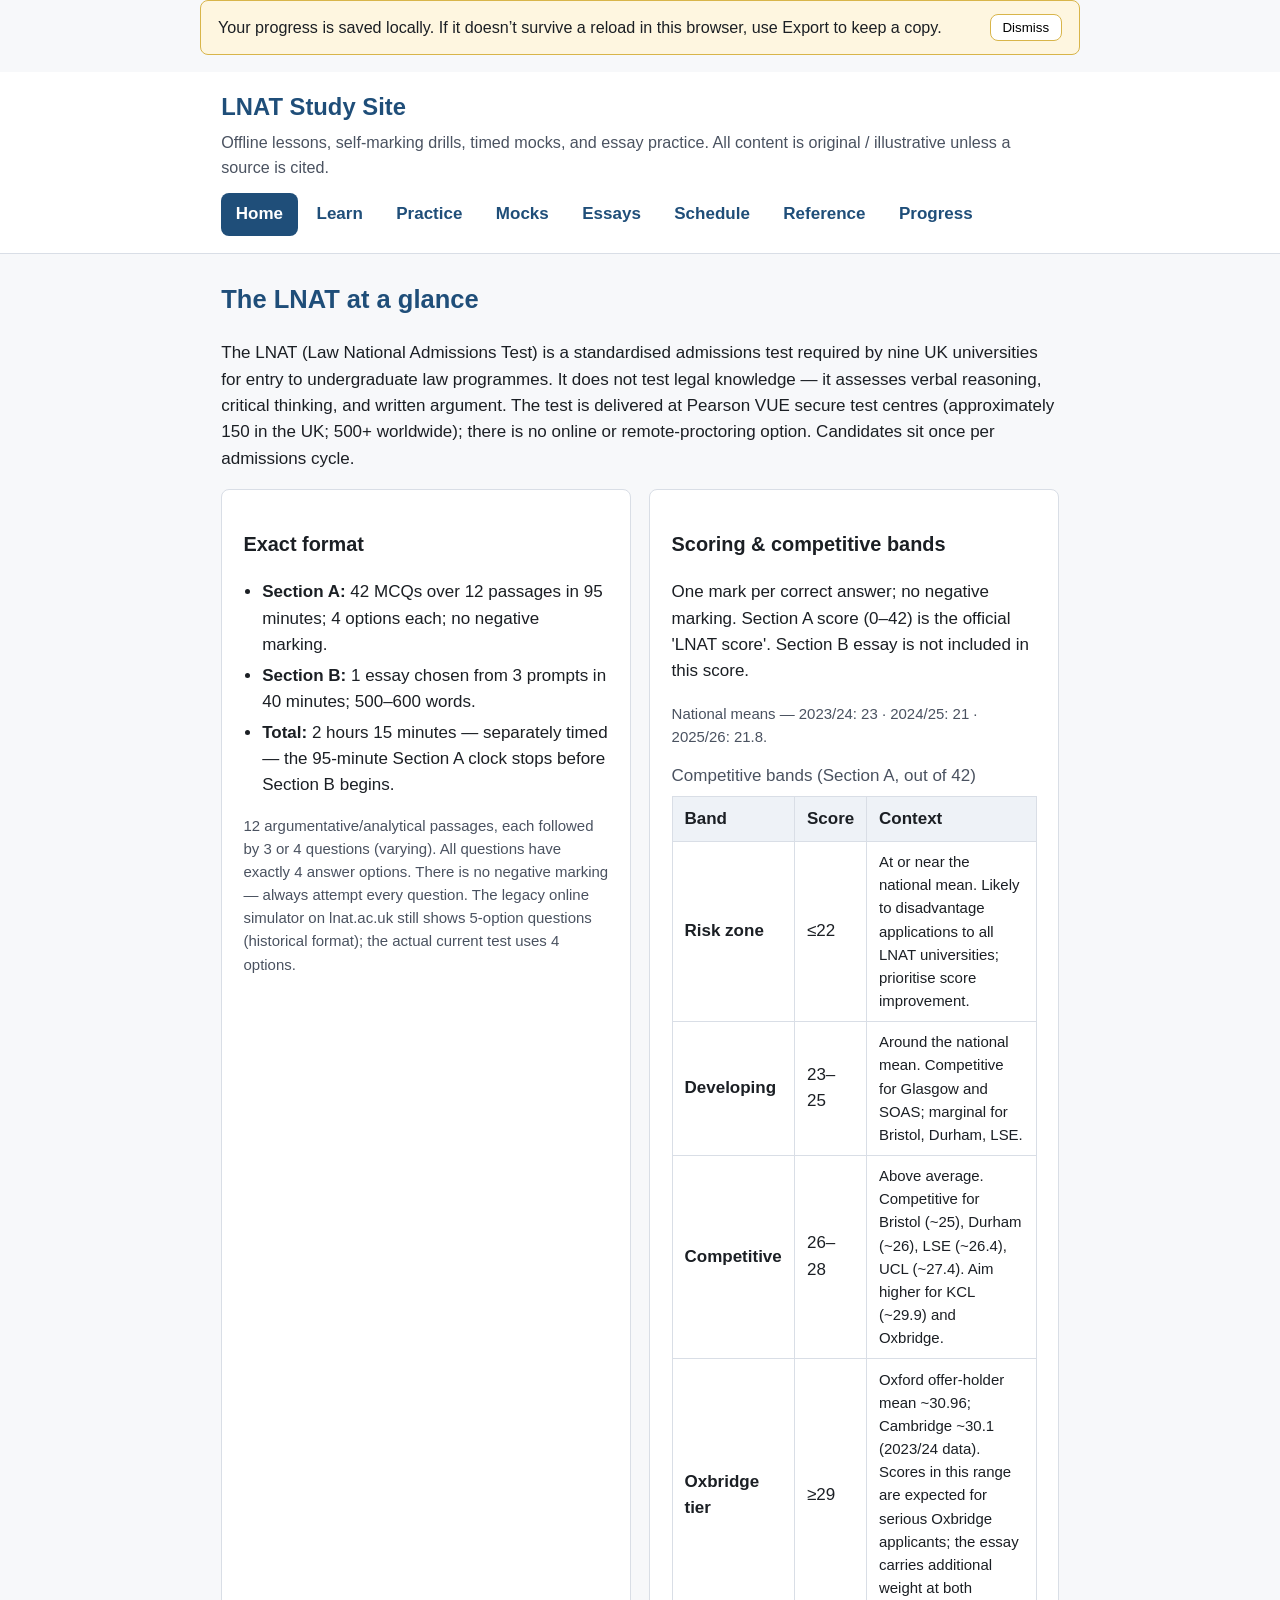
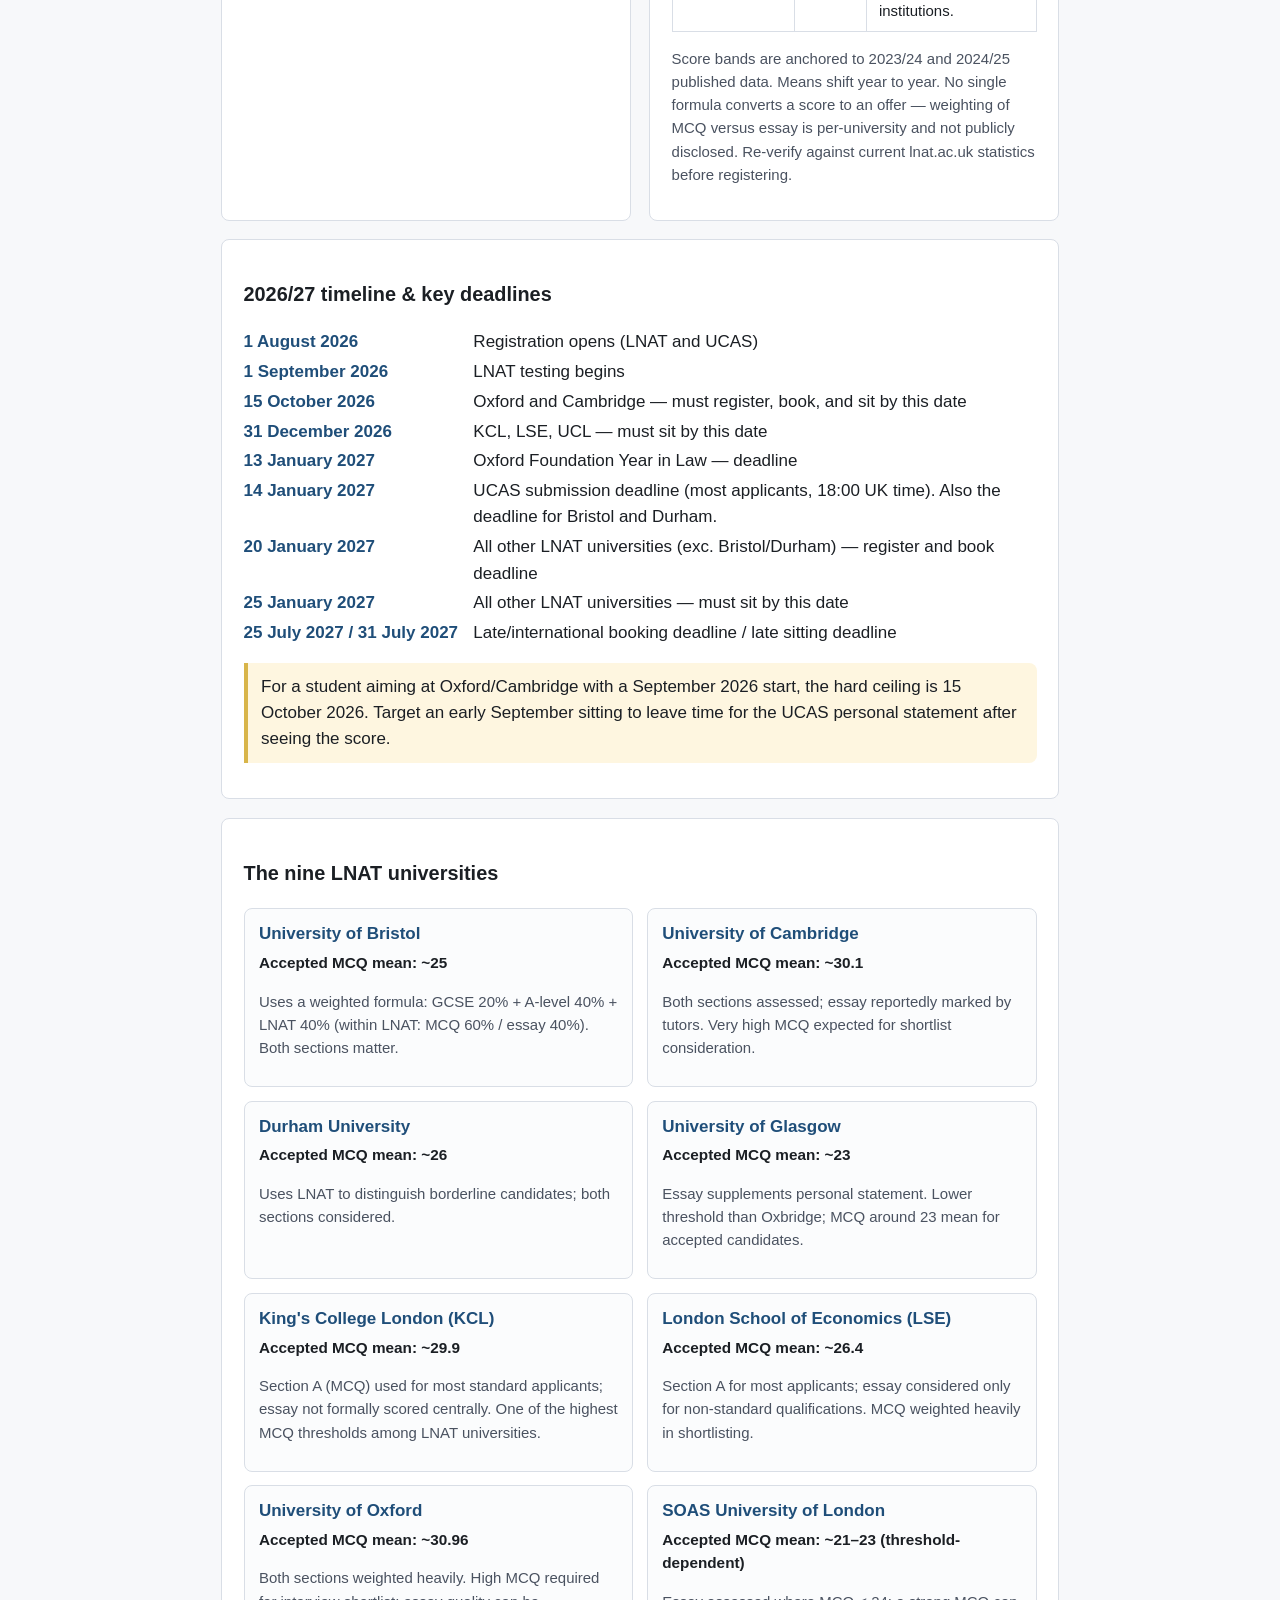
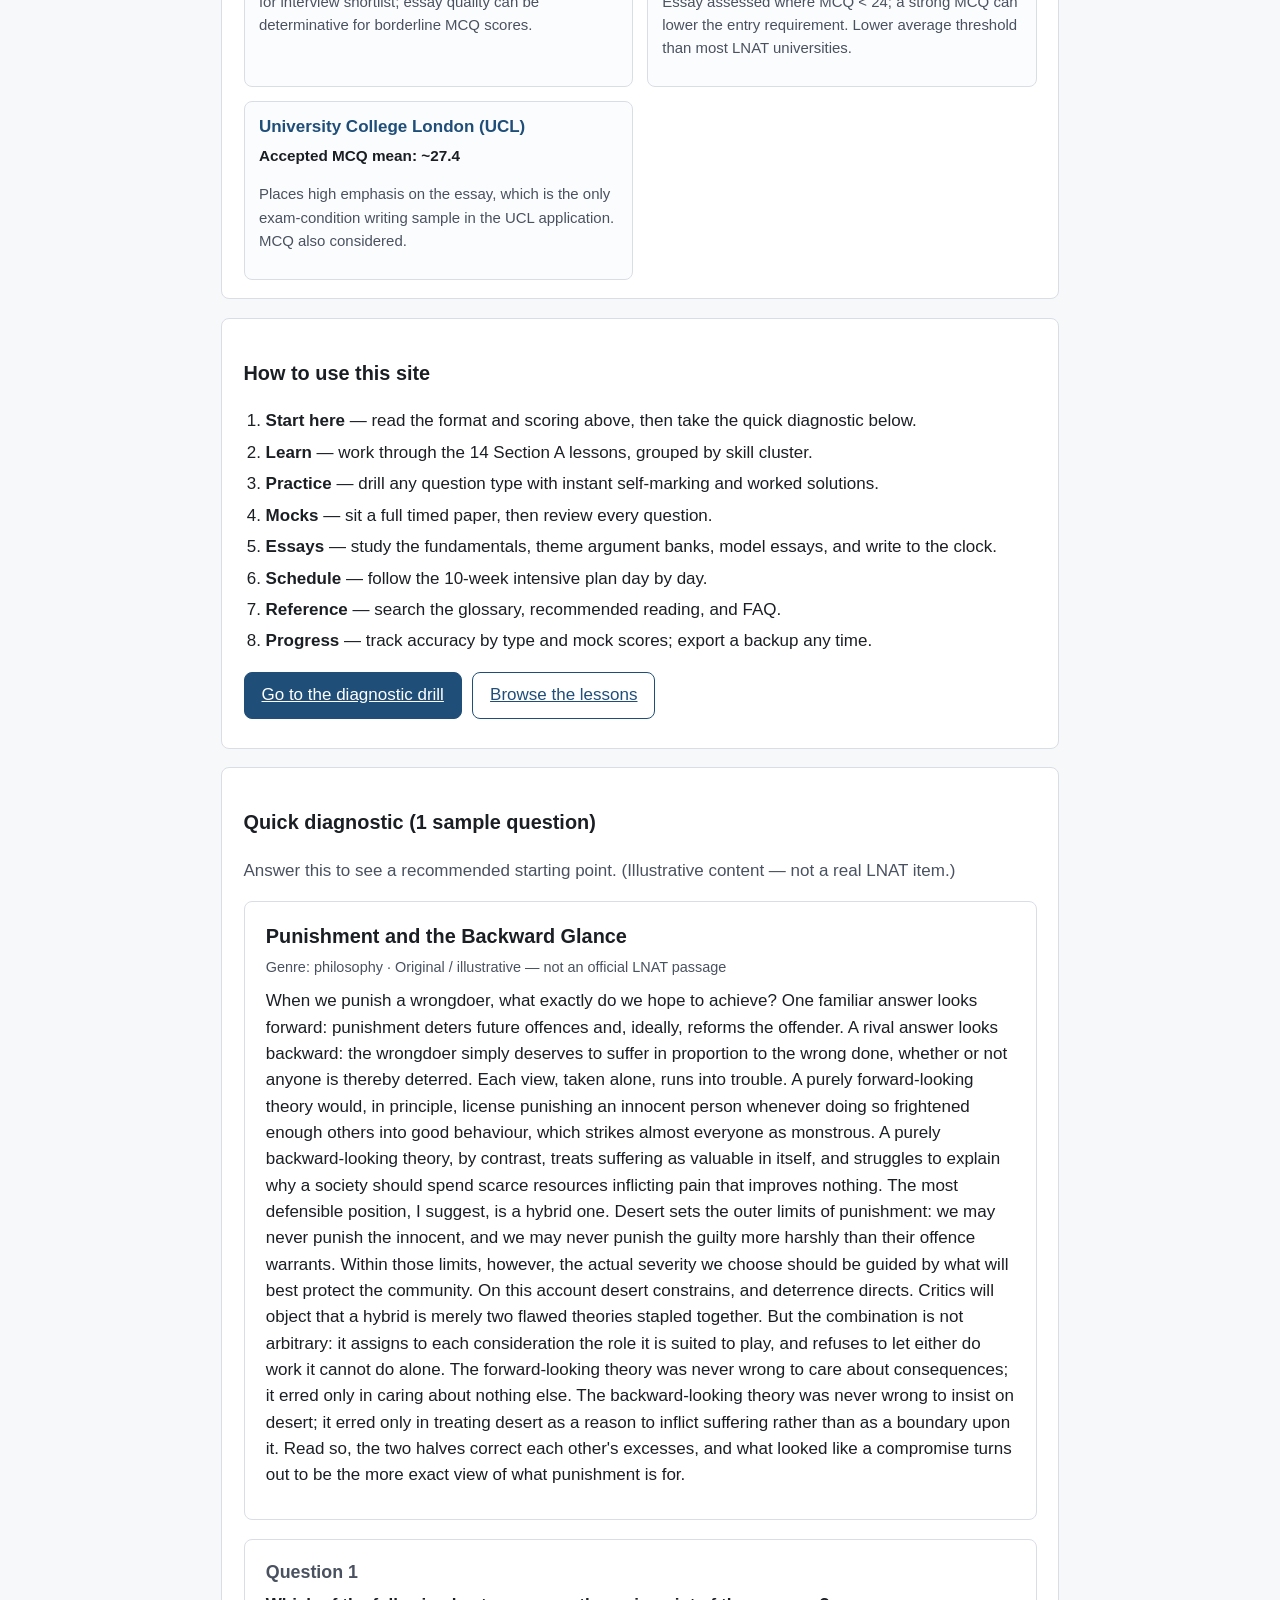
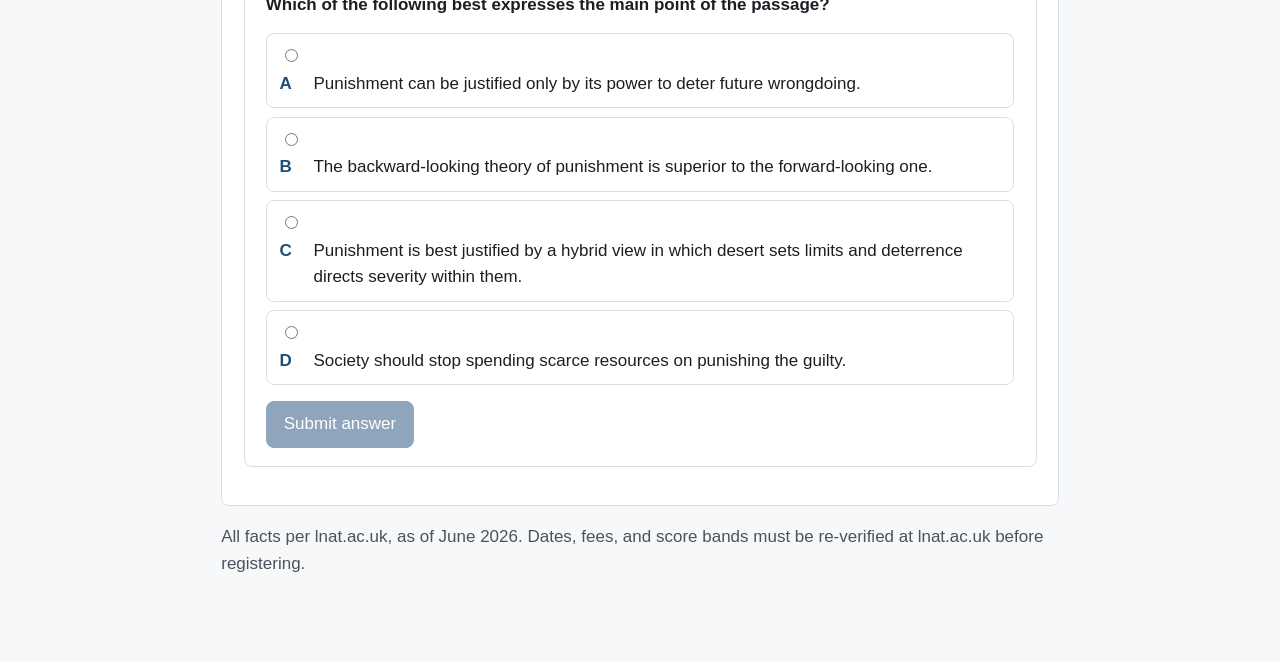
==== lnat-study.html @ 8a141f0b "LNAT 2026/27 complete study site: lessons, 387-question bank, 5 mocks, essays, schedule, reference" ====
<!DOCTYPE html>
<html lang="en">
<head>
  <meta charset="utf-8">
  <meta name="viewport" content="width=device-width, initial-scale=1">
  <title>LNAT Study Site — Learn, Practice & Mocks</title>
  <!-- Inline data-URI favicon: avoids a favicon.ico request (no CDN, works offline). -->
  <link rel="icon" href="data:image/svg+xml,%3Csvg xmlns='http://www.w3.org/2000/svg' viewBox='0 0 16 16'%3E%3Crect width='16' height='16' rx='3' fill='%231f4e79'/%3E%3Ctext x='8' y='12' font-size='10' text-anchor='middle' fill='white' font-family='sans-serif'%3EL%3C/text%3E%3C/svg%3E">
  <style>
/*
 * styles.css — single offline stylesheet for the LNAT study site.
 * Clean, calm, high-contrast study-tool aesthetic. System fonts only (no CDN).
 * Correct/incorrect are conveyed by text + icon + shape, never color alone (AC-Q8).
 */

:root {
  --bg: #f7f8fa;
  --surface: #ffffff;
  --ink: #1b1f24;
  --ink-soft: #4a5260;
  --line: #d9dee6;
  --accent: #1f4e79;       /* calm navy */
  --accent-ink: #ffffff;
  --correct: #1b6b3a;      /* AA-contrast green */
  --correct-bg: #e7f4ec;
  --incorrect: #9a2a2a;    /* AA-contrast red */
  --incorrect-bg: #fbeaea;
  --warn-bg: #fef6e0;
  --warn-line: #d8b54a;
  --radius: 8px;
  --maxw: 880px;
}

* { box-sizing: border-box; }

html { font-size: 17px; }

body {
  margin: 0;
  background: var(--bg);
  color: var(--ink);
  font-family: -apple-system, BlinkMacSystemFont, "Segoe UI", Roboto, Helvetica, Arial, sans-serif;
  line-height: 1.55;
}

/* Skip link for keyboard users */
.skip-link {
  position: absolute;
  left: -999px;
  top: 0;
  background: var(--accent);
  color: var(--accent-ink);
  padding: 0.5rem 0.75rem;
  border-radius: 0 0 var(--radius) 0;
  z-index: 100;
}
.skip-link:focus { left: 0; }

/* Visible focus everywhere (AC-Q8) */
a:focus-visible,
button:focus-visible,
input:focus-visible,
label:focus-within {
  outline: 3px solid #2c7be5;
  outline-offset: 2px;
}

header.site-top {
  background: var(--surface);
  border-bottom: 1px solid var(--line);
}
.site-top .wrap { max-width: var(--maxw); margin: 0 auto; padding: 1rem 1.25rem; }
.site-title { margin: 0; font-size: 1.4rem; color: var(--accent); }
.site-subtitle { margin: 0.25rem 0 0; color: var(--ink-soft); font-size: 0.95rem; }

/* Navigation */
.site-nav { margin-top: 0.75rem; }
.nav-list {
  list-style: none; margin: 0; padding: 0;
  display: flex; flex-wrap: wrap; gap: 0.25rem;
}
.nav-link {
  display: inline-block;
  padding: 0.45rem 0.8rem;
  color: var(--accent);
  text-decoration: none;
  border: 1px solid transparent;
  border-radius: var(--radius);
  font-weight: 600;
}
.nav-link:hover { background: #eef2f7; }
.nav-link[aria-current="page"] {
  background: var(--accent);
  color: var(--accent-ink);
}

main { max-width: var(--maxw); margin: 0 auto; padding: 1.5rem 1.25rem 4rem; }

h2 { color: var(--accent); margin-top: 0; }

/* Storage banner (non-blocking) */
.storage-banner {
  background: var(--warn-bg);
  border: 1px solid var(--warn-line);
  border-radius: var(--radius);
  padding: 0.75rem 1rem;
  margin: 0 auto 1rem;
  max-width: var(--maxw);
  display: flex;
  align-items: center;
  gap: 1rem;
  font-size: 0.95rem;
}
.storage-banner-close {
  margin-left: auto;
  border: 1px solid var(--warn-line);
  background: #fff;
  border-radius: var(--radius);
  padding: 0.3rem 0.7rem;
  cursor: pointer;
}

/* Cards / panels */
.passage-panel,
.question-card,
.score-report,
.section-b-block,
.panel-card {
  background: var(--surface);
  border: 1px solid var(--line);
  border-radius: var(--radius);
  padding: 1.1rem 1.25rem;
  margin-bottom: 1.1rem;
}
.passage-title { margin: 0 0 0.25rem; }
.passage-genre { color: var(--ink-soft); font-size: 0.85rem; margin-bottom: 0.6rem; }
.passage-body { margin: 0 0 0.7rem; }

.question-heading { margin: 0 0 0.3rem; font-size: 1.05rem; color: var(--ink-soft); }
.question-stem { font-weight: 600; margin: 0 0 0.9rem; }

/* Options */
.options { display: flex; flex-direction: column; gap: 0.5rem; }
.option-row {
  border: 1px solid var(--line);
  border-radius: var(--radius);
  padding: 0.6rem 0.75rem;
}
.option-row { transition: background 0.1s ease; }
.option-label { display: flex; align-items: baseline; gap: 0.6rem; cursor: pointer; }
.option-input { margin-top: 0.2rem; }
.option-letter {
  font-weight: 700; color: var(--accent);
  min-width: 1.4rem; display: inline-block;
}
.option-text { flex: 1; }

/* Revealed states — color PLUS text marker PLUS border weight (not color-only) */
.option-row.is-correct {
  background: var(--correct-bg);
  border-color: var(--correct);
  border-left: 5px solid var(--correct);
}
.option-row.is-incorrect {
  background: var(--incorrect-bg);
  border-color: var(--incorrect);
  border-left: 5px solid var(--incorrect);
}
.option-marker {
  display: inline-block;
  margin-top: 0.4rem;
  font-weight: 700;
  font-size: 0.9rem;
}
.is-correct .option-marker { color: var(--correct); }
.is-incorrect .option-marker { color: var(--incorrect); }
.option-rationale {
  margin: 0.45rem 0 0;
  font-size: 0.95rem;
  color: var(--ink-soft);
}

/* Buttons */
.btn {
  font: inherit;
  border-radius: var(--radius);
  padding: 0.55rem 1rem;
  border: 1px solid var(--accent);
  cursor: pointer;
}
.btn-primary { background: var(--accent); color: var(--accent-ink); }
.btn-primary:disabled { opacity: 0.5; cursor: not-allowed; }
.btn:not(.btn-primary) { background: #fff; color: var(--accent); }
.submit-answer { margin-top: 0.9rem; }

/* Feedback / verdict */
.feedback { margin-top: 1rem; border-top: 1px dashed var(--line); padding-top: 0.9rem; }
.verdict { font-weight: 700; margin: 0 0 0.6rem; }
.verdict-correct { color: var(--correct); }
.verdict-incorrect { color: var(--incorrect); }
.solution-heading { margin: 0.6rem 0 0.3rem; }
.worked-solution { margin: 0; color: var(--ink-soft); }

/* Score report */
.score-headline { font-size: 1.1rem; font-weight: 600; }
.score-band { font-weight: 700; }
.score-band-note { color: var(--ink-soft); margin-top: 0; }
.type-breakdown { columns: 2; }
@media (max-width: 560px) { .type-breakdown { columns: 1; } }

/* Bands table */
.bands-table { border-collapse: collapse; width: 100%; }
.bands-table caption { text-align: left; color: var(--ink-soft); margin-bottom: 0.4rem; }
.bands-table th, .bands-table td {
  border: 1px solid var(--line);
  padding: 0.5rem 0.7rem;
  text-align: left;
}
.bands-table thead th { background: #eef2f7; }

/* Timer */
.timer-display {
  font-variant-numeric: tabular-nums;
  font-weight: 700;
  font-size: 1.2rem;
  color: var(--accent);
}

/* Misc */
.honesty-note {
  background: var(--warn-bg);
  border-left: 4px solid var(--warn-line);
  padding: 0.6rem 0.8rem;
  border-radius: 0 var(--radius) var(--radius) 0;
}
.muted { color: var(--ink-soft); }
.controls-row { display: flex; flex-wrap: wrap; gap: 0.6rem; align-items: center; margin: 0.6rem 0; }
[hidden] { display: none !important; }

.small { font-size: 0.88rem; }
h3 { color: var(--ink); }
h4 { margin: 0.8rem 0 0.3rem; }

/* Rich text blocks rendered from data (lesson/essay/guide HTML) */
.rich :first-child { margin-top: 0; }
.rich :last-child { margin-bottom: 0; }
.rich h2 { font-size: 1.15rem; color: var(--accent); margin: 1rem 0 0.4rem; }
.rich h3 { font-size: 1.02rem; margin: 0.9rem 0 0.3rem; }
.rich blockquote {
  margin: 0.6rem 0;
  padding: 0.5rem 0.9rem;
  border-left: 4px solid var(--line);
  background: #f3f5f8;
  border-radius: 0 var(--radius) var(--radius) 0;
}
.rich table { border-collapse: collapse; width: 100%; margin: 0.7rem 0; font-size: 0.93rem; }
.rich th, .rich td { border: 1px solid var(--line); padding: 0.45rem 0.6rem; text-align: left; vertical-align: top; }
.rich thead th { background: #eef2f7; }
.rich ul, .rich ol { padding-left: 1.4rem; }
.rich li { margin: 0.25rem 0; }
.rich hr { border: none; border-top: 1px solid var(--line); margin: 1rem 0; }

/* Generic layout helpers */
.grid-2 { display: grid; grid-template-columns: 1fr 1fr; gap: 1.1rem; }
@media (max-width: 720px) { .grid-2 { grid-template-columns: 1fr; } }

.facts-list { margin: 0; padding-left: 1.1rem; }
.facts-list li { margin: 0.25rem 0; }

/* Home: timeline */
.timeline { margin: 0; display: grid; grid-template-columns: max-content 1fr; gap: 0.2rem 0.9rem; }
.timeline dt { font-weight: 700; color: var(--accent); }
.timeline dd { margin: 0; }
@media (max-width: 560px) { .timeline { grid-template-columns: 1fr; } .timeline dd { margin: 0 0 0.5rem; } }

/* Home: universities */
.uni-grid { display: grid; grid-template-columns: 1fr 1fr; gap: 0.8rem; }
@media (max-width: 720px) { .uni-grid { grid-template-columns: 1fr; } }
.uni-card { border: 1px solid var(--line); border-radius: var(--radius); padding: 0.7rem 0.85rem; background: #fbfcfd; }
.uni-card h4 { margin: 0 0 0.2rem; color: var(--accent); }
.uni-mean { margin: 0 0 0.3rem; font-weight: 600; font-size: 0.9rem; }

.how-to-list { padding-left: 1.3rem; }
.how-to-list li { margin: 0.3rem 0; }

/* Learn: two-pane layout */
.learn-layout { display: grid; grid-template-columns: 250px 1fr; gap: 1.2rem; align-items: start; }
@media (max-width: 760px) { .learn-layout { grid-template-columns: 1fr; } }
.lesson-index {
  position: sticky; top: 0.5rem;
  background: var(--surface); border: 1px solid var(--line);
  border-radius: var(--radius); padding: 0.6rem 0.7rem; max-height: 80vh; overflow: auto;
}
@media (max-width: 760px) { .lesson-index { position: static; max-height: none; } }
.cluster-heading { font-size: 0.78rem; text-transform: uppercase; letter-spacing: 0.04em; color: var(--ink-soft); margin: 0.8rem 0 0.3rem; }
.cluster-heading:first-child { margin-top: 0; }
.lesson-links { list-style: none; margin: 0 0 0.3rem; padding: 0; }
.lesson-link {
  display: block; width: 100%; text-align: left;
  background: none; border: 1px solid transparent; border-radius: var(--radius);
  padding: 0.35rem 0.5rem; cursor: pointer; font: inherit; color: var(--accent); font-size: 0.92rem;
}
.lesson-link:hover { background: #eef2f7; }
.lesson-link[aria-current="true"] { background: var(--accent); color: var(--accent-ink); }
.lesson-article { background: var(--surface); border: 1px solid var(--line); border-radius: var(--radius); padding: 1.1rem 1.25rem; }
.lesson-cluster-tag { margin: 0; font-size: 0.78rem; text-transform: uppercase; letter-spacing: 0.04em; color: var(--ink-soft); }
.lesson-title { margin: 0.1rem 0 0.6rem; color: var(--accent); }
.lesson-section { margin-top: 1rem; border-top: 1px solid var(--line); padding-top: 0.6rem; }
.lesson-section:first-of-type { border-top: none; }
.cue-list { padding-left: 1.3rem; }
.cue-list li { margin: 0.3rem 0; }

/* Filter bars */
.filter-bar { display: flex; flex-wrap: wrap; gap: 0.8rem; align-items: end; margin: 0.6rem 0 1rem; }
.field { display: flex; flex-direction: column; gap: 0.25rem; }
.field-grow { flex: 1; min-width: 200px; }
.field-actions { justify-content: end; }
.field label { font-size: 0.85rem; font-weight: 600; color: var(--ink-soft); }
.field select, .field input[type="search"], .field input[type="text"] {
  font: inherit; padding: 0.45rem 0.6rem; border: 1px solid var(--line);
  border-radius: var(--radius); background: #fff; color: var(--ink); min-height: 2.4rem;
}
.prompt-select, .essay-textarea { width: 100%; }

/* Mocks */
.mock-card {
  display: flex; align-items: center; justify-content: space-between; gap: 1rem;
  background: var(--surface); border: 1px solid var(--line); border-radius: var(--radius);
  padding: 0.9rem 1.1rem; margin-bottom: 0.8rem;
}
.mock-card h3 { margin: 0 0 0.2rem; }
.runner-bar {
  display: flex; align-items: center; justify-content: space-between; gap: 1rem;
  position: sticky; top: 0; z-index: 5;
  background: var(--surface); border: 1px solid var(--line); border-radius: var(--radius);
  padding: 0.7rem 1rem; margin-bottom: 1rem;
}
.runner-bar h3 { margin: 0; }
.runner-bar-right { display: flex; align-items: center; gap: 0.8rem; }
.section-end-btn { margin-top: 0.5rem; }

/* Sub-tabs */
.subtabs { display: flex; flex-wrap: wrap; gap: 0.25rem; border-bottom: 2px solid var(--line); margin-bottom: 1rem; }
.subtab {
  font: inherit; font-weight: 600; cursor: pointer;
  background: none; border: none; color: var(--ink-soft);
  padding: 0.5rem 0.85rem; border-bottom: 3px solid transparent; margin-bottom: -2px;
}
.subtab:hover { color: var(--accent); }
.subtab[aria-selected="true"] { color: var(--accent); border-bottom-color: var(--accent); }

/* Badges */
.badge {
  display: inline-block; font-size: 0.74rem; font-weight: 700; letter-spacing: 0.02em;
  padding: 0.12rem 0.5rem; border-radius: 999px; border: 1px solid; margin-right: 0.4rem;
}
.badge-official, .badge-model { color: var(--correct); background: var(--correct-bg); border-color: var(--correct); }
.badge-illustrative { color: var(--ink-soft); background: #eef2f7; border-color: var(--line); }
.badge-weak { color: var(--incorrect); background: var(--incorrect-bg); border-color: var(--incorrect); }
.prompt-theme-tag { font-size: 0.78rem; color: var(--ink-soft); font-weight: 600; }

/* Essay: prompt bank */
.prompt-list, .bank-list, .source-list { list-style: none; margin: 0; padding: 0; }
.prompt-item { border: 1px solid var(--line); border-radius: var(--radius); padding: 0.7rem 0.85rem; margin-bottom: 0.6rem; background: var(--surface); }
.prompt-text { margin: 0.35rem 0 0; font-weight: 600; }
.chosen-prompt { font-weight: 600; color: var(--accent); }

/* Essay: argument banks */
.bank-block .bank-list li { margin: 0.4rem 0; padding-left: 0.9rem; position: relative; }
.bank-block .bank-list li::before { content: "▸"; position: absolute; left: 0; color: var(--accent); }

/* Essay: model essays with annotations */
.essay-card { border: 1px solid var(--line); border-radius: var(--radius); padding: 1rem 1.15rem; margin-bottom: 1.1rem; background: var(--surface); }
.essay-card.essay-model { border-left: 5px solid var(--correct); }
.essay-card.essay-weak { border-left: 5px solid var(--incorrect); }
.essay-card-head { display: flex; align-items: center; gap: 0.5rem; flex-wrap: wrap; margin-bottom: 0.4rem; }
.essay-prompt { font-weight: 600; margin: 0.2rem 0 0.7rem; }
.essay-cols { display: grid; grid-template-columns: 1fr 280px; gap: 1.2rem; align-items: start; }
@media (max-width: 760px) { .essay-cols { grid-template-columns: 1fr; } }
.essay-body p { margin: 0 0 0.7rem; }
.essay-annotations {
  background: #f7f9fb; border: 1px solid var(--line); border-radius: var(--radius);
  padding: 0.7rem 0.85rem; position: sticky; top: 0.5rem;
}
@media (max-width: 760px) { .essay-annotations { position: static; } }
.essay-annotations h4 { margin-top: 0; }
.annotation { border-top: 1px solid var(--line); padding: 0.5rem 0; }
.annotation:first-of-type { border-top: none; }
.annotation-label {
  display: inline-block; font-size: 0.72rem; font-weight: 700; text-transform: uppercase;
  letter-spacing: 0.03em; padding: 0.1rem 0.45rem; border-radius: 999px; margin-bottom: 0.25rem;
}
.ann-rubric .annotation-label { color: var(--accent); background: #e6eef6; }
.ann-fivei .annotation-label { color: #7a4a00; background: var(--warn-bg); }
.annotation-note { margin: 0; font-size: 0.9rem; color: var(--ink-soft); }

/* Essay writer */
.essay-writer .panel-card { margin-bottom: 1rem; }
.essay-textarea {
  font: inherit; padding: 0.7rem 0.8rem; border: 1px solid var(--line);
  border-radius: var(--radius); resize: vertical; min-height: 14rem; line-height: 1.5;
}
.word-count { margin: 0.4rem 0 0; }
.checklist-card .rich ol { margin-top: 0.3rem; }

/* Schedule */
.week-block, .faq-item, .guide-doc { background: var(--surface); border: 1px solid var(--line); border-radius: var(--radius); margin-bottom: 0.7rem; padding: 0 0.2rem; }
.week-block > summary, .faq-item > summary, .guide-doc > summary {
  cursor: pointer; padding: 0.8rem 1rem; font-weight: 600; list-style-position: inside;
}
.week-block > summary { display: flex; gap: 0.8rem; align-items: baseline; }
.week-num { color: var(--accent); font-weight: 700; white-space: nowrap; }
.week-theme { color: var(--ink); }
.week-goals, .day-block { padding: 0 1rem 0.6rem; }
.day-block { border-top: 1px solid var(--line); padding-top: 0.6rem; margin-top: 0.4rem; }
.day-head { display: flex; justify-content: space-between; align-items: baseline; gap: 0.6rem; }
.day-label { font-weight: 600; }
.task-list { margin: 0.3rem 0 0; padding-left: 1.3rem; }
.task-list li { margin: 0.25rem 0; }

/* Reference: reading + method */
.source-list li { border-bottom: 1px solid var(--line); padding: 0.5rem 0; }
.source-list li:last-child { border-bottom: none; }
.method-steps li { margin: 0.5rem 0; }

/* Progress: accuracy bars */
.acc-bar { display: inline-flex; align-items: center; gap: 0.5rem; min-width: 140px; }
.acc-fill { display: inline-block; height: 0.7rem; background: var(--accent); border-radius: 999px; min-width: 2px; }
.acc-label { font-variant-numeric: tabular-nums; font-weight: 600; font-size: 0.85rem; }

/* Print stylesheet */
@media print {
  .site-nav, .storage-banner, .btn, .submit-answer, .controls-row, .filter-bar, .subtabs, .runner-bar { display: none !important; }
  body { background: #fff; }
  .passage-panel, .question-card, .score-report, .lesson-article, .essay-card { border-color: #000; }
}

</style>
</head>
<body>
  <a class="skip-link" href="#main">Skip to main content</a>

  <header class="site-top">
    <div class="wrap">
      <h1 class="site-title">LNAT Study Site</h1>
      <p class="site-subtitle">Offline lessons, self-marking drills, timed mocks, and essay practice. All content is original / illustrative unless a source is cited.</p>
      <div id="site-header"><!-- nav injected by nav.js --></div>
    </div>
  </header>

  <main id="main">

    <!-- ============================ HOME / ORIENTATION ============================ -->
    <section data-view-panel="home" aria-labelledby="home-h">
      <h2 id="home-h">The LNAT at a glance</h2>
      <div id="home-overview"><!-- overview injected --></div>

      <div class="grid-2">
        <div class="panel-card">
          <h3>Exact format</h3>
          <div id="home-format"><!-- format injected --></div>
        </div>
        <div class="panel-card">
          <h3>Scoring &amp; competitive bands</h3>
          <div id="home-scoring"><!-- scoring injected --></div>
        </div>
      </div>

      <div class="panel-card">
        <h3>2026/27 timeline &amp; key deadlines</h3>
        <div id="home-timeline"><!-- timeline injected --></div>
      </div>

      <div class="panel-card">
        <h3>The nine LNAT universities</h3>
        <div id="home-universities"><!-- universities injected --></div>
      </div>

      <div class="panel-card">
        <h3>How to use this site</h3>
        <ol class="how-to-list">
          <li><strong>Start here</strong> — read the format and scoring above, then take the quick diagnostic below.</li>
          <li><strong>Learn</strong> — work through the 14 Section A lessons, grouped by skill cluster.</li>
          <li><strong>Practice</strong> — drill any question type with instant self-marking and worked solutions.</li>
          <li><strong>Mocks</strong> — sit a full timed paper, then review every question.</li>
          <li><strong>Essays</strong> — study the fundamentals, theme argument banks, model essays, and write to the clock.</li>
          <li><strong>Schedule</strong> — follow the 10-week intensive plan day by day.</li>
          <li><strong>Reference</strong> — search the glossary, recommended reading, and FAQ.</li>
          <li><strong>Progress</strong> — track accuracy by type and mock scores; export a backup any time.</li>
        </ol>
        <div class="controls-row">
          <a class="btn btn-primary" href="#practice" id="home-go-diagnostic">Go to the diagnostic drill</a>
          <a class="btn" href="#learn">Browse the lessons</a>
        </div>
      </div>

      <div class="panel-card">
        <h3>Quick diagnostic (1 sample question)</h3>
        <p class="muted">Answer this to see a recommended starting point. (Illustrative content — not a real LNAT item.)</p>
        <div id="home-diagnostic"><!-- question injected --></div>
        <p id="diagnostic-recommendation" class="honesty-note" hidden></p>
      </div>

      <p class="muted" id="home-source-note"></p>
    </section>

    <!-- ============================ LEARN — SECTION A LESSONS ============================ -->
    <section data-view-panel="learn" aria-labelledby="learn-h" hidden>
      <h2 id="learn-h">Learn — Section A lessons</h2>
      <p class="muted">All 14 lessons, grouped by skill cluster. Each lesson covers what the type is, how to recognise it, a worked example, the common traps, and a strategy. Select a lesson to open it.</p>
      <div class="learn-layout">
        <nav class="lesson-index" aria-label="Lesson list">
          <div id="lesson-index"><!-- lesson index injected --></div>
        </nav>
        <div class="lesson-detail" id="lesson-detail" aria-live="polite">
          <!-- selected lesson injected -->
        </div>
      </div>
    </section>

    <!-- ============================ PRACTICE — DRILLS ============================ -->
    <section data-view-panel="practice" aria-labelledby="practice-h" hidden>
      <h2 id="practice-h">Practice — drills</h2>
      <p class="muted">Drill questions by type and difficulty. Pick an option and submit: the engine marks instantly and reveals why each option is right or wrong, plus a worked solution. The correct answer is not present on the page until you submit. Mock items stay unseen — these are dedicated practice questions.</p>

      <form class="filter-bar" id="practice-filters" aria-label="Drill filters">
        <div class="field">
          <label for="filter-type">Question type</label>
          <select id="filter-type" name="type">
            <option value="all">All types</option>
          </select>
        </div>
        <div class="field">
          <label for="filter-difficulty">Difficulty</label>
          <select id="filter-difficulty" name="difficulty">
            <option value="all">All difficulties</option>
            <option value="easy">Easy</option>
            <option value="medium">Medium</option>
            <option value="hard">Hard</option>
          </select>
        </div>
        <div class="field">
          <label for="filter-count">How many</label>
          <select id="filter-count" name="count">
            <option value="5">5 questions</option>
            <option value="10" selected>10 questions</option>
            <option value="20">20 questions</option>
            <option value="0">All matching</option>
          </select>
        </div>
        <div class="field field-actions">
          <button type="submit" class="btn btn-primary" id="practice-start">Start drill</button>
        </div>
      </form>
      <p id="practice-status" class="muted" aria-live="polite"></p>
      <div id="practice-questions"><!-- drill questions injected --></div>
    </section>

    <!-- ============================ MOCKS ============================ -->
    <section data-view-panel="mocks" aria-labelledby="mocks-h" hidden>
      <h2 id="mocks-h">Mocks</h2>
      <p class="muted">Five full timed papers. Each is Section A (42 questions, 95 minutes, no negative marking) followed by Section B (one essay from three prompts, 40 minutes). After Section A you get a score out of 42 with a band label and a per-type breakdown, and you can review every question with its rationale.</p>
      <div id="mock-list"><!-- mock cards injected --></div>

      <div id="mock-runner" hidden>
        <div class="runner-bar">
          <div>
            <h3 id="mock-runner-title">Mock</h3>
            <p class="muted" id="mock-phase-label"></p>
          </div>
          <div class="runner-bar-right">
            <span id="mock-timer" class="timer-display" aria-live="polite"></span>
            <button type="button" id="mock-quit" class="btn">Quit mock</button>
          </div>
        </div>
        <div id="mock-questions"><!-- Section A questions injected --></div>
        <div id="mock-essay" hidden><!-- Section B injected --></div>
        <div id="mock-report" aria-live="polite"><!-- score report injected --></div>
      </div>
    </section>

    <!-- ============================ ESSAYS — SECTION B ============================ -->
    <section data-view-panel="essays" aria-labelledby="essays-h" hidden>
      <h2 id="essays-h">Essays — Section B</h2>
      <p class="honesty-note">Section B is self-assessed against a rubric; it is not auto-graded. The mechanical checklist below catches structural and surface problems reliably, but whether your argument persuades a reader who does not share your assumptions needs a real human reader.</p>

      <div class="subtabs" role="tablist" aria-label="Essay sections">
        <button type="button" class="subtab" role="tab" data-essay-tab="guide" aria-selected="true">Fundamentals</button>
        <button type="button" class="subtab" role="tab" data-essay-tab="banks" aria-selected="false">Argument banks</button>
        <button type="button" class="subtab" role="tab" data-essay-tab="prompts" aria-selected="false">Prompt bank</button>
        <button type="button" class="subtab" role="tab" data-essay-tab="models" aria-selected="false">Model essays</button>
        <button type="button" class="subtab" role="tab" data-essay-tab="practice" aria-selected="false">Practice</button>
      </div>

      <div class="subtab-panel" data-essay-panel="guide">
        <div id="essay-guide"><!-- fundamentals + checklist injected --></div>
      </div>

      <div class="subtab-panel" data-essay-panel="banks" hidden>
        <p class="muted">Six theme argument banks: key positions, counter-positions, concrete examples, and traceable facts you can deploy in an essay.</p>
        <div class="filter-bar">
          <div class="field">
            <label for="bank-theme">Theme</label>
            <select id="bank-theme"></select>
          </div>
        </div>
        <div id="essay-banks"><!-- argument bank injected --></div>
      </div>

      <div class="subtab-panel" data-essay-panel="prompts" hidden>
        <p class="muted">The full prompt bank. Official LNAT prompts are clearly labelled and cited; all others are original / illustrative.</p>
        <div class="filter-bar">
          <div class="field">
            <label for="prompt-theme">Theme</label>
            <select id="prompt-theme">
              <option value="all">All themes</option>
            </select>
          </div>
          <div class="field">
            <label for="prompt-source">Source</label>
            <select id="prompt-source">
              <option value="all">All prompts</option>
              <option value="official-cited">Official (cited)</option>
              <option value="illustrative">Illustrative</option>
            </select>
          </div>
        </div>
        <p id="prompt-count" class="muted" aria-live="polite"></p>
        <div id="essay-prompts"><!-- prompt list injected --></div>
      </div>

      <div class="subtab-panel" data-essay-panel="models" hidden>
        <p class="muted">12 model essays and 6 weak essays. Each is shown with its annotations — every annotation names a rubric dimension or a Five-I pitfall and explains how the essay hits or fails it.</p>
        <div class="filter-bar">
          <div class="field">
            <label for="model-quality">Show</label>
            <select id="model-quality">
              <option value="all">All essays</option>
              <option value="model">Model (strong) only</option>
              <option value="weak">Weak only</option>
            </select>
          </div>
        </div>
        <div id="essay-models"><!-- model/weak essays injected --></div>
      </div>

      <div class="subtab-panel" data-essay-panel="practice" hidden>
        <p class="muted">Pick a prompt, start the 40-minute Section B timer, write in the box, and on finish the self-marking checklist appears. Your essay text stays in your browser only.</p>
        <div id="essay-practice"><!-- practice editor injected --></div>
      </div>
    </section>

    <!-- ============================ SCHEDULE ============================ -->
    <section data-view-panel="schedule" aria-labelledby="schedule-h" hidden>
      <h2 id="schedule-h">Schedule — 10-week intensive plan</h2>
      <p class="muted">A day-by-day plan to an early-September 2026 test date. If targeting Oxford or Cambridge (sit by 15 October 2026), shift every week one week later.</p>
      <div id="schedule-weeks"><!-- weeks injected --></div>
    </section>

    <!-- ============================ REFERENCE ============================ -->
    <section data-view-panel="reference" aria-labelledby="reference-h" hidden>
      <h2 id="reference-h">Reference</h2>

      <div class="subtabs" role="tablist" aria-label="Reference sections">
        <button type="button" class="subtab" role="tab" data-ref-tab="glossary" aria-selected="true">Glossary</button>
        <button type="button" class="subtab" role="tab" data-ref-tab="reading" aria-selected="false">Recommended reading</button>
        <button type="button" class="subtab" role="tab" data-ref-tab="faq" aria-selected="false">FAQ</button>
      </div>

      <div class="subtab-panel" data-ref-panel="glossary">
        <div class="filter-bar">
          <div class="field field-grow">
            <label for="glossary-search">Search the glossary</label>
            <input type="search" id="glossary-search" placeholder="e.g. assumption, specious, tone…" autocomplete="off">
          </div>
        </div>
        <p id="glossary-count" class="muted" aria-live="polite"></p>
        <dl id="glossary-list"><!-- glossary injected --></dl>
      </div>

      <div class="subtab-panel" data-ref-panel="reading" hidden>
        <div id="reading-content"><!-- reading injected --></div>
      </div>

      <div class="subtab-panel" data-ref-panel="faq" hidden>
        <div id="faq-list"><!-- faq injected --></div>
      </div>
    </section>

    <!-- ============================ PROGRESS ============================ -->
    <section data-view-panel="progress" aria-labelledby="progress-h" hidden>
      <h2 id="progress-h">Progress</h2>
      <p id="storage-status" class="muted">Detecting storage…</p>

      <div class="grid-2">
        <div class="panel-card">
          <h3>Overall</h3>
          <div id="progress-overall"><!-- summary injected --></div>
        </div>
        <div class="panel-card">
          <h3>Mocks taken</h3>
          <div id="progress-mocks"><!-- mock history injected --></div>
        </div>
      </div>

      <div class="panel-card">
        <h3>Accuracy by question type</h3>
        <div id="progress-bytype"><!-- per-type table injected --></div>
      </div>

      <div class="panel-card">
        <h3>Lessons viewed</h3>
        <div id="progress-lessons"><!-- lessons-viewed injected --></div>
      </div>

      <div class="panel-card">
        <h3>Backup &amp; restore</h3>
        <p class="muted">For automatic saving across reloads, open this site in Chrome, Edge, or Firefox. Safari over <code>file://</code> may not persist — use <strong>Export progress</strong> to keep a copy.</p>
        <div class="controls-row">
          <button type="button" id="export-progress" class="btn btn-primary">Export progress</button>
          <label class="btn" for="import-progress">Import progress
            <input type="file" id="import-progress" accept="application/json,.json" hidden>
          </label>
          <button type="button" id="reset-progress" class="btn">Reset progress</button>
        </div>
        <p id="import-status" class="muted" aria-live="polite"></p>
      </div>
    </section>

  </main>

  <!-- Engine load order: loader FIRST, then PRODUCTION data (order = data/manifest.js),
       then engine modules, then bootstrap. SAMPLE.js is a dev fixture and is
       intentionally NOT loaded in production. -->
  <script>
/*
 * loader.js — initialises window.LNAT_DATA BEFORE any data script runs.
 *
 * Plan §4 Phase 1.3 / ADR-4 / S1:
 *   - Creates every expected bucket so data files can safely .push(...).
 *   - Holds an expected-bucket manifest.
 *   - Exposes LNAT_DATA.assertBuckets(): raises a VISIBLE console.error if any
 *     manifest bucket is missing/undefined, so silently-missing data is caught
 *     (feeds the AC-Q6 console-cleanliness gate).
 *
 * No fetch, no imports, no CDN. Works over file:// and under a Node sandbox
 * (used by tools/validate.js). This script MUST be the first LNAT script on a page.
 */
(function (root) {
  "use strict";

  // Expected buckets. Array buckets start as []; object buckets as {}.
  // The manifest covers EVERY production bucket a data file writes to, so a
  // silently-missing data <script> is caught by assertBuckets() (plan S1/AC-Q6).
  var ARRAY_BUCKETS = [
    "passages",
    "questions",
    "prompts",
    "modelEssays",
    "argumentBanks",
    "lessons",
    "mocks",
    "essayGuide",   // fundamentals.js: Section B guide + self-marking checklist
    "schedule",
    "glossary",     // reference.js: vocabulary / reasoning terms
    "faq"           // reference.js: common student questions
  ];
  // Object buckets. `reference` is the canonical SCHEMA §1 container; reference.js
  // also exposes orientation/reading as standalone objects for the engine.
  var OBJECT_BUCKETS = ["reference", "orientation", "reading"];

  // If a previous script already created LNAT_DATA, reuse it (idempotent).
  var DATA = root.LNAT_DATA || {};

  ARRAY_BUCKETS.forEach(function (b) {
    if (!Array.isArray(DATA[b])) DATA[b] = [];
  });
  OBJECT_BUCKETS.forEach(function (b) {
    if (!DATA[b] || typeof DATA[b] !== "object") DATA[b] = {};
  });

  // Manifest of every bucket the engine expects to exist after data load.
  DATA.__manifest = ARRAY_BUCKETS.concat(OBJECT_BUCKETS);

  /**
   * assertBuckets — verify every manifest bucket is present and of the right
   * shape. Returns true when clean; on any problem logs a single visible
   * console.error listing the missing buckets and returns false.
   */
  DATA.assertBuckets = function assertBuckets() {
    var missing = [];
    ARRAY_BUCKETS.forEach(function (b) {
      if (!Array.isArray(DATA[b])) missing.push(b + " (expected array)");
    });
    OBJECT_BUCKETS.forEach(function (b) {
      if (!DATA[b] || typeof DATA[b] !== "object" || Array.isArray(DATA[b])) {
        missing.push(b + " (expected object)");
      }
    });
    if (missing.length) {
      (root.console || { error: function () {} }).error(
        "[LNAT] Data manifest assertion FAILED — missing/invalid bucket(s): " +
          missing.join(", ") +
          ". A data <script> may have failed to load."
      );
      return false;
    }
    return true;
  };

  root.LNAT_DATA = DATA;
})(typeof window !== "undefined" ? window : this);

</script>

  <!-- Production data (order = data/manifest.js). Engine buckets first. -->
  <!-- Section A: passage/question producers (drills, then mocks) -->
  <script>
/*
 * drill-a.js — Section A DRILL question set (type-focused practice).
 *
 * Covers four Argument-Analysis / Information-Retrieval sub-types:
 *   main        (1a Main Idea / Primary Purpose)
 *   standpoint  (1b Author's Standpoint / Attitude)
 *   structure   (1c Logical Structure / Argument Map)
 *   detail      (2a Explicit Comprehension / Stated Fact)
 *
 * Self-contained: every question references a passage defined in THIS file.
 * DRILL passages live in the reserved 9xx number range (psg-<genre>-901..920)
 * so they are disjoint from the mock-paper passages.
 *
 * Delivery model: assigns into the buckets that loader.js created on
 * window.LNAT_DATA. Must load AFTER loader.js. English-only. All items are
 * source:"illustrative" (drill content is never official).
 */
(function (root) {
  "use strict";

  var DATA = root.LNAT_DATA;
  if (!DATA) {
    (root.console || { error: function () {} }).error(
      "[LNAT] drill-a.js loaded before loader.js — window.LNAT_DATA is missing."
    );
    return;
  }

  /* ====================================================================== *
   * PASSAGES — 18 argumentative passages, 220-340 words, across all 6
   * genres, all reserved:false, all source:"illustrative".
   * ====================================================================== */
  DATA.passages.push(
    {
      id: "psg-philosophy-901",
      genre: "philosophy",
      title: "Punishment and the Backward Glance",
      body:
        "When we punish a wrongdoer, what exactly do we hope to achieve? One familiar " +
        "answer looks forward: punishment deters future offences and, ideally, reforms " +
        "the offender. A rival answer looks backward: the wrongdoer simply deserves to " +
        "suffer in proportion to the wrong done, whether or not anyone is thereby " +
        "deterred. Each view, taken alone, runs into trouble. A purely forward-looking " +
        "theory would, in principle, license punishing an innocent person whenever doing " +
        "so frightened enough others into good behaviour, which strikes almost everyone " +
        "as monstrous. A purely backward-looking theory, by contrast, treats suffering as " +
        "valuable in itself, and struggles to explain why a society should spend scarce " +
        "resources inflicting pain that improves nothing. The most defensible position, I " +
        "suggest, is a hybrid one. Desert sets the outer limits of punishment: we may " +
        "never punish the innocent, and we may never punish the guilty more harshly than " +
        "their offence warrants. Within those limits, however, the actual severity we " +
        "choose should be guided by what will best protect the community. On this account " +
        "desert constrains, and deterrence directs. Critics will object that a hybrid is " +
        "merely two flawed theories stapled together. But the combination is not arbitrary: " +
        "it assigns to each consideration the role it is suited to play, and refuses to let " +
        "either do work it cannot do alone. The forward-looking theory was never wrong to care " +
        "about consequences; it erred only in caring about nothing else. The backward-looking " +
        "theory was never wrong to insist on desert; it erred only in treating desert as a reason " +
        "to inflict suffering rather than as a boundary upon it. Read so, the two halves correct " +
        "each other's excesses, and what looked like a compromise turns out to be the more exact " +
        "view of what punishment is for.",
      reserved: false,
      source: "illustrative"
    },
    {
      id: "psg-philosophy-902",
      genre: "philosophy",
      title: "The Self That Persists",
      body:
        "What makes the person reading this sentence the same person who fell asleep last night? " +
        "The obvious answer points to the body: it is the same physical organism, continuous in " +
        "space and time, that carries one's identity forward. The answer has a genuine appeal, " +
        "for the body is the one thing visibly present at every moment of a life. Yet taken as " +
        "the whole story it is plainly inadequate. Imagine a person whose memories, character, " +
        "and intentions were entirely erased overnight and replaced with someone else's, the body " +
        "left untouched. We would not say the original person had survived in a new frame of mind; " +
        "we would say they were, in every way that mattered, gone. The example shows that bodily " +
        "continuity is neither here nor there when the inner life it once carried has been " +
        "extinguished. The better account locates identity in psychological continuity: the " +
        "overlapping chain of memories, dispositions, and purposes that links each stage of a life " +
        "to the next. On this view I am the same person as the child I was not because we share a " +
        "body but because an unbroken thread of remembering and caring runs between us. Some object " +
        "that this makes identity a matter of degree, since the thread frays and thins across a long " +
        "life, and a settled self ought to be all or nothing. The objection misses its mark. That " +
        "identity comes in degrees is not an embarrassment to the theory but a truth about persons " +
        "the theory has the honesty to admit. We do, on reflection, feel more distant from our " +
        "remote past selves than from our recent ones, and a theory that records this is describing " +
        "the moral life we actually live rather than imposing a tidiness it never had.",
      reserved: false,
      source: "illustrative"
    },
    {
      id: "psg-philosophy-903",
      genre: "philosophy",
      title: "Why Boredom Is Not Trivial",
      body:
        "Boredom is usually dismissed as a minor irritation, the sort of complaint we expect " +
        "from idle children. This dismissal is a mistake. Boredom is better understood as a " +
        "signal, comparable to physical pain, that something has gone wrong in the relation " +
        "between a person and their situation. Pain tells us that the body is being damaged; " +
        "boredom tells us that our attention is being wasted, that we are spending the one " +
        "resource we cannot recover on activity we find meaningless. Seen this way, the " +
        "feeling is not a defect of character but a piece of useful information. The person " +
        "who is never bored is not necessarily admirable; they may simply have stopped asking " +
        "whether their time is well spent. None of this is to recommend chasing constant " +
        "stimulation, which is itself a way of refusing to hear the signal. The point is " +
        "rather that boredom deserves to be interpreted rather than merely endured or " +
        "anaesthetised. A life arranged so as never to provoke it, by filling every gap with " +
        "distraction, may succeed only in muffling an alarm that was trying to tell us " +
        "something important about how we live. This reframing also explains why boredom is " +
        "so often felt as a moral reproach rather than a mere lull. To be bored by an activity " +
        "is, in part, to register that it does not deserve the attention one is giving it, and " +
        "that judgement can be uncomfortable precisely because it is accurate. The remedy it " +
        "recommends is not more entertainment but a change in what one is doing, or in why. Treated " +
        "as a question rather than an affliction, the feeling becomes one of the few honest guides " +
        "we have to whether a life is being spent as its owner would, on reflection, wish.",
      reserved: false,
      source: "illustrative"
    },
    {
      id: "psg-science-904",
      genre: "science",
      title: "The Misread Promise of Brain Scans",
      body:
        "Colourful images of the brain at work have become a fixture of popular science, and " +
        "they carry an air of hard objectivity that ordinary psychology seems to lack. A " +
        "picture showing a region 'lighting up' when a subject feels fear looks like direct " +
        "evidence, almost a photograph of the mind in action. The impression is misleading. " +
        "The colours are not measurements of thought; they are statistical summaries of small " +
        "changes in blood flow, processed through many layers of assumption and then painted " +
        "onto a standard template for display. More importantly, the fact that a region is " +
        "active during an emotion does not establish that the region produces the emotion, or " +
        "that activity there means the emotion is present. The same area may be recruited for " +
        "quite different tasks, so reading a feeling off a scan is rarely as straightforward " +
        "as the images suggest. This is not an argument against the technology, which has " +
        "taught us a great deal. It is an argument against a particular misuse of it: the " +
        "habit of treating a vivid picture as if it settled a question that, in truth, only " +
        "careful experiment can address. The danger is not the scanner but the false sense of " +
        "finality the image lends to claims that remain, on examination, distinctly tentative. " +
        "An equation written on a page would invite the scrutiny it deserves; the same claim, " +
        "wrapped in colour and laid over a picture of a skull, slips past our defences and is " +
        "accepted before it has been weighed. The remedy is not to ban the images but to read " +
        "them as one reads any other piece of processed data: as a result that must be argued " +
        "for, not as a sight that speaks for itself.",
      reserved: false,
      source: "illustrative"
    },
    {
      id: "psg-science-905",
      genre: "science",
      title: "Vaccination and the Logic of the Herd",
      body:
        "It is sometimes argued that, since a well-vaccinated population protects even those " +
        "who go unvaccinated, a cautious individual may sensibly decline the vaccine and rely " +
        "on the immunity of others. The reasoning has a surface plausibility, but it conceals " +
        "a flaw that becomes obvious once the argument is made general. Herd immunity exists " +
        "only because most people do not reason this way; it is a collective good produced by " +
        "the very behaviour the cautious individual proposes to avoid. If everyone followed the " +
        "same logic, the protection each hoped to exploit would never come into being. The " +
        "free-rider's calculation thus depends, for its success, on remaining the exception. " +
        "This does not, by itself, settle every question about mandates or individual rights, " +
        "which raise further considerations. What it does show is that the appeal to herd " +
        "immunity cannot serve as a reason available to everyone at once. An argument that " +
        "works only so long as few people accept it is not a principle but a parasitism, and " +
        "it forfeits the moral standing that a genuine principle, applicable to all, would " +
        "possess. The test applied here is an old and demanding one: a reason offered in defence " +
        "of conduct must be capable of being acted on by everyone in the same situation. Reasons " +
        "that pass this test bind the person who gives them; reasons that fail it expose a wish " +
        "to be treated as a special case. The free-rider's argument fails plainly, for its whole " +
        "advantage lies in others not sharing it. That is why, whatever else may be said about " +
        "vaccination, this particular defence of declining cannot be among the things said in its " +
        "favour.",
      reserved: false,
      source: "illustrative"
    },
    {
      id: "psg-science-906",
      genre: "science",
      title: "The Quiet Cost of Precision Farming",
      body:
        "Modern agriculture is often celebrated for its efficiency. Satellite-guided machinery, " +
        "targeted fertiliser, and engineered seed have allowed a shrinking workforce to feed a " +
        "growing world, and the achievement is genuine. Yet efficiency, measured narrowly as " +
        "yield per acre, can hide costs that fall outside the ledger. A field optimised for a " +
        "single crop, planted and harvested by machine on a vast scale, is biologically poorer " +
        "than the patchwork it replaced: hedgerows vanish, soil organisms decline, and the " +
        "insects on which wider food webs depend lose their habitat. None of these losses shows " +
        "up in the figure the farm is managed to maximise. The mistake is not in seeking " +
        "efficiency but in assuming that a single number can capture whether a system is " +
        "healthy. A fuller accounting would treat the surrounding ecology as part of the farm's " +
        "real output, not as an externality to be ignored. Critics of high-technology farming " +
        "sometimes romanticise the past, and that is no help. The serious point is narrower and " +
        "harder to dismiss: that what we choose to measure determines what we choose to protect, " +
        "and a metric blind to the living systems around the crop will, predictably, let them " +
        "erode. The point generalises well beyond the farm gate. Any enterprise managed to a " +
        "single figure will, over time, sacrifice whatever that figure omits, not through malice " +
        "but through the ordinary pressure to improve the number on which it is judged. The cure " +
        "is not to abandon measurement, which would leave us blind in a different way, but to " +
        "widen it until it includes the things we would regret losing. Until the ledger counts " +
        "the hedgerow and the insect, the farmer who clears them will look, on paper, like the " +
        "better manager.",
      reserved: false,
      source: "illustrative"
    },
    {
      id: "psg-politics-907",
      genre: "politics",
      title: "Term Limits and the Experienced Hand",
      body:
        "Proposals to cap the number of terms a legislator may serve are usually defended as a " +
        "cure for entrenched incumbency: fresh representatives, it is said, stay closer to the " +
        "people and are less captured by the machinery of office. The aim is admirable, but the " +
        "remedy is double-edged. Governing well is a skill, and like other skills it improves " +
        "with practice. A chamber emptied of experienced members every few years does not " +
        "thereby become more responsive to voters; it becomes more dependent on the people who " +
        "do not face limits — the permanent civil servants, the lobbyists, the unelected staff " +
        "who alone retain the institutional memory. Power, in other words, does not disappear " +
        "when elected members are forced out; it migrates to those who remain. This is not a " +
        "decisive case against all limits, for a very long tenure carries dangers of its own. " +
        "But it shows that the popular argument proves less than it claims. The choice is not " +
        "between captured veterans and responsive newcomers; it is between different " +
        "distributions of expertise, some of them accountable to the electorate and some of " +
        "them not. A reform that weakens the accountable holders of knowledge while leaving the " +
        "unaccountable ones untouched may move power in exactly the wrong direction. None of this " +
        "is to deny that some legislators outstay their usefulness, or that long incumbency can " +
        "breed complacency and worse. The objection is narrower: that the reform addresses only " +
        "the visible holders of power and ignores the invisible ones, who gain precisely what the " +
        "elected lose. A measure that genuinely wished to keep representatives close to the people " +
        "would have to strengthen their independent expertise, not strip it away and hand the " +
        "advantage to those the people never chose and cannot remove.",
      reserved: false,
      source: "illustrative"
    },
    {
      id: "psg-politics-908",
      genre: "politics",
      title: "The Referendum and the Tyranny of the Question",
      body:
        "The referendum is often presented as democracy in its purest form: the people, " +
        "unmediated by representatives, decide an issue for themselves. There is something to " +
        "this, but the picture flatters the device. Whoever frames the question wields a power " +
        "that the simple language of direct democracy conceals. A binary choice forces a complex " +
        "matter into two boxes, and the way those boxes are labelled can shape the result as " +
        "surely as any speech. Subtler still is the choice of what to put to a vote at all, and " +
        "when: an issue raised at a moment of public anger will yield a different answer than the " +
        "same issue raised in calmer times. The voter, presented with a finished question, never " +
        "sees the choices already made on his behalf in composing it. None of this means that " +
        "referendums should be abandoned, for representatives too can distort the public will. It " +
        "means only that the referendum is not the unmediated instrument it appears to be. Behind " +
        "the apparent directness stands an agenda-setter whose decisions, though invisible on the " +
        "ballot paper, may matter more than the cross the voter is finally invited to make. To say " +
        "this is not to sneer at the electorate or to doubt that majorities should sometimes decide. " +
        "It is to insist that the question itself is never neutral, and that a vote can be shaped " +
        "long before it is cast by hands the voter never sees. A referendum may still be the right " +
        "instrument for a given decision. But it earns that status by the fairness of the process " +
        "that frames it, not by the bare fact that the people, at the last, were the ones to answer.",
      reserved: false,
      source: "illustrative"
    },
    {
      id: "psg-politics-909",
      genre: "politics",
      title: "Twelve Strangers in the Jury Box",
      body:
        "Why entrust the gravest verdicts to a dozen citizens picked at random, untrained in law and " +
        "dispersed the moment the trial ends? Put as a question about competence, the practice looks " +
        "indefensible: a career judge has heard a thousand cases, knows the rules of evidence, and " +
        "would surely reach a more consistent result. But the case for the jury was never chiefly " +
        "about getting the most accurate answer. Its point is to keep the power to condemn out of the " +
        "exclusive hands of the state and its professionals, and to require that, before the machinery " +
        "of punishment closes on a person, ordinary members of the community agree that it should. A " +
        "verdict delivered by fellow citizens carries a legitimacy that no official, however expert, " +
        "can supply, because it cannot be dismissed as the judgement of the very power bringing the " +
        "charge. This is not to pretend the jury has no costs. Laypeople can be swayed by prejudice " +
        "or rhetoric, verdicts can be inconsistent, and a complex fraud may baffle those with no head " +
        "for accounts. A defender who denied any of this would be defending a fiction. The honest " +
        "claim is narrower: that these are the costs of a deliberate trade, in which a measure of " +
        "expert reliability is given up to secure something expertise cannot provide, namely the " +
        "consent of the governed to the state's most coercive act. Those who would replace the jury " +
        "with professional judges to gain consistency should be clear about what they are spending to " +
        "buy it. The question is not which body decides more accurately, but whose decision a free " +
        "people will accept as their own.",
      reserved: false,
      source: "illustrative"
    },
    {
      id: "psg-history-910",
      genre: "history",
      title: "The Nation as a Recent Invention",
      body:
        "Nations present themselves as ancient, their borders and loyalties seeming to reach back " +
        "beyond memory into something almost natural. The historical record tells a stranger story. " +
        "Most of the nations that now appear timeless were assembled comparatively recently, and " +
        "assembled is the right word. Before a peasant in one valley could feel kinship with a " +
        "stranger three hundred miles away, the two had to be taught a shared language, a shared " +
        "history, and a shared name, and that teaching was the work of particular institutions at a " +
        "particular time. The printing press standardised dialects into national tongues; mass " +
        "schooling drilled a common past into children who would otherwise have known only their " +
        "locality; conscript armies and national newspapers persuaded scattered populations that " +
        "they belonged to a single people with a single destiny. None of this was inevitable, and " +
        "much of it was deliberate. To say so is not to declare national feeling a fraud, and here " +
        "the debunking impulse overreaches if left unchecked. A loyalty is no less real for having a " +
        "history, and a community no less binding for having been made rather than found; friendship " +
        "and marriage are constructed too, and we do not think them illusions on that account. The " +
        "point is narrower and more useful. Once we see that the nation was built, we can ask who " +
        "built it and why, and we lose the habit of treating its claims as facts of nature beyond " +
        "discussion. What was assembled within history can be examined, criticised, and in part " +
        "remade, which is precisely what those who prefer it to seem eternal would rather we did not " +
        "notice.",
      reserved: false,
      source: "illustrative"
    },
    {
      id: "psg-history-911",
      genre: "history",
      title: "The Empire in the Mirror of Its Historians",
      body:
        "The history of an empire is, more often than not, first written at its centre, by the " +
        "civilisation that did the conquering. Such histories have a recognisable shape. They " +
        "present expansion as the spread of order, law, and trade into regions that had supposedly " +
        "known only chaos before, and they cast the conquered peoples, when they appear at all, as " +
        "grateful beneficiaries or as obstacles cleared from the path of progress. The account is " +
        "not usually a deliberate lie. It is simply the world as it looked from the capital, set " +
        "down by men who could not easily imagine that it looked otherwise from the frontier. A " +
        "reader who takes these histories at face value inherits their vantage point without " +
        "noticing, and mistakes one party's version of events for a neutral record of them. The " +
        "more careful historian treats the imperial narrative as evidence of how the conquerors " +
        "wished to understand themselves, rather than as a transparent report of what was done and " +
        "to whom. This does not mean inverting the story so that every empire becomes a simple tale " +
        "of villainy; that would merely swap one flattering myth for another. The discipline " +
        "required is harder: to read the victors' record for what it inadvertently reveals, and to " +
        "set beside it whatever traces survive of those who were written about but never allowed to " +
        "write. An administrative report boasting of a pacified province still records, between its " +
        "lines, the resistance that made pacifying necessary. A tax demand preserves the existence " +
        "of those squeezed to pay it. Read against the grain in this way, the same documents that " +
        "once flattered the empire can be made to disclose the costs it preferred to forget, and the " +
        "history of the conqueror becomes, in part, a history of the conquered as well.",
      reserved: false,
      source: "illustrative"
    },
    {
      id: "psg-history-912",
      genre: "history",
      title: "Against Judging the Past by the Present",
      body:
        "It is fashionable to condemn historical figures for failing to hold the moral views we now " +
        "take for granted. The impulse is understandable and sometimes justified, but as a general " +
        "method it is incoherent. To blame a person for not anticipating a moral consensus that " +
        "took centuries to form is to demand that they reason from premises they could not have " +
        "possessed. This is not to say that anything was permissible because everyone did it; some " +
        "of the period's own thinkers condemned practices their contemporaries accepted, which " +
        "shows that better judgement was available even then. The proper test is not whether a " +
        "figure met our standards but whether they fell short of the best standards genuinely " +
        "accessible in their own time. That test is harder to apply and yields less satisfying " +
        "verdicts, but it is the only one that treats the dead as agents rather than as foils for " +
        "our own sense of progress. The alternative, judging every age by the verdict of the latest, " +
        "guarantees that we in turn will be found guilty by whatever standard the future happens to " +
        "adopt, and learn nothing in the meantime about how moral understanding actually changes. " +
        "The more instructive question is how the dissenters of any age reached conclusions their " +
        "neighbours could not, for that is the process by which a moral consensus is enlarged. To " +
        "study it we must grant that the figures of the past were reasoning beings working within " +
        "real constraints, not waiting blankly for our enlightenment. Judged that way, some of them " +
        "emerge as genuinely culpable and others as ahead of their time, distinctions that the " +
        "blanket verdict of the present flattens into a single complacent sneer.",
      reserved: false,
      source: "illustrative"
    },
    {
      id: "psg-literature-913",
      genre: "literature",
      title: "In Defence of the Critic",
      body:
        "It is now common to dismiss the professional critic as a relic, a self-appointed gatekeeper " +
        "whose verdicts matter no more than any reader's star rating. Taste, the argument runs, is " +
        "personal; one response to a book is as good as another; who is the critic to tell me what " +
        "is good? The democratic sentiment is appealing, but it rests on a confusion. The critic's " +
        "claim was never to feel more correctly than other readers, but to have looked harder and " +
        "longer, and to be able to say what was found. A practised critic notices the structure " +
        "beneath a plot, the way a sentence's rhythm carries its meaning, the debt one book owes to " +
        "another, the place a work occupies in a tradition. These are not private feelings but " +
        "describable features, and pointing them out can teach a reader to see what they had passed " +
        "over. To call all of this 'mere opinion' is to flatten a real distinction between a remark " +
        "and an argument. None of this is to say that critics are infallible or that their " +
        "judgements should be received as commands; a critic who cannot show you what they saw has " +
        "earned no special authority, and deserves the scepticism such pronouncements invite. The " +
        "point is narrower. When we treat every response as equal merely because it is sincerely " +
        "felt, we lose the one thing good criticism offers, which is not a verdict to be obeyed but " +
        "an attention to be borrowed. The reader who reads a fine critic well does not surrender his " +
        "own judgement; he equips it. To discard the critic in the name of equality is to mistake " +
        "the refusal to learn from anyone for a kind of freedom, when it is really only a narrowing " +
        "of what one is able to notice.",
      reserved: false,
      source: "illustrative"
    },
    {
      id: "psg-literature-914",
      genre: "literature",
      title: "Translation and the Fidelity Trap",
      body:
        "A translation is often judged by a single question: is it faithful to the original? The " +
        "demand sounds unanswerable, yet on inspection 'fidelity' splits into two aims that " +
        "frequently conflict. A translator can be faithful to the literal sense, rendering each " +
        "word as closely as the target language allows, or faithful to the effect, reproducing in " +
        "the new reader the experience the original produced in its first audience. These rarely " +
        "coincide. A pun, a piece of slang, a line of verse whose music carries half its meaning — " +
        "translate the words exactly and the effect dies; preserve the effect and the words must " +
        "change. To insist on literal fidelity as the sole measure is therefore not rigour but a " +
        "confusion, one that mistakes the surface of a text for its life. The better translator " +
        "accepts that some loss is inevitable and chooses, consciously, what to save. This is not " +
        "a licence for invention; the translator remains bound to serve the original rather than " +
        "to display herself. But the service required is judgement, not mechanical substitution, " +
        "and a version that reads as though no choice was ever made has usually made the worst " +
        "choice of all without admitting it. The best translators, tellingly, are often the readiest " +
        "to confess what their versions cannot carry across, footnoting a pun they could not save or " +
        "a cadence that died in transit. Far from undermining their work, such honesty is a mark of " +
        "it, for it shows a translator who has weighed the losses rather than pretended there were " +
        "none. The reader is thereby told where to listen for the original behind the copy, which is " +
        "the most any translation, however fine, can finally provide.",
      reserved: false,
      source: "illustrative"
    },
    {
      id: "psg-literature-915",
      genre: "literature",
      title: "Why Difficulty in Poetry Can Be Earned",
      body:
        "Difficult poetry is regularly accused of elitism, as if a poem that withholds its meaning " +
        "were simply being rude to its reader. Sometimes the charge is fair; obscurity can be a " +
        "pose, a way of seeming deep while saying little. But the blanket complaint confuses two " +
        "very different things. Some difficulty is empty, a fog with nothing behind it; other " +
        "difficulty is earned, the unavoidable price of saying something that plainer language " +
        "could not say at all. An experience that is itself tangled — grief shot through with " +
        "relief, love mixed with resentment — may simply not survive translation into tidy " +
        "statement. To demand that every poem be immediately clear is to demand that poetry handle " +
        "only the feelings that are already easy to name. The reader's task, faced with a difficult " +
        "poem, is therefore not to dismiss it but to ask which kind of difficulty it offers, and " +
        "whether the effort it requires is repaid. The lazy reader and the lazy poet make the same " +
        "mistake from opposite directions: both assume that clarity and worth are the same thing, " +
        "when at the edges of experience they can come apart. This is not a permission slip for " +
        "obscurity, and the distinction is not always easy to draw from the outside; empty fog and " +
        "earned difficulty can look alike at first glance. The test is whether the obscurity does " +
        "work, whether wrestling with it returns something that a plainer phrasing would have lost. " +
        "Where it does, the difficulty is part of the meaning and not a barrier to it. Where it does " +
        "not, the reader is right to walk away, and the fault lies with the poem and not with him.",
      reserved: false,
      source: "illustrative"
    },
    {
      id: "psg-currentaffairs-916",
      genre: "currentaffairs",
      title: "The Neighbourhood That Prices Out Its Own",
      body:
        "When money flows into a long-neglected district, the visible results are easy to applaud. " +
        "Boarded shopfronts reopen, derelict buildings are restored, streets that were dangerous " +
        "after dark grow calm, and a tax base that had withered begins to recover. Anyone who has " +
        "watched a neighbourhood decline knows these are real goods, and it would be perverse to " +
        "mourn the disappearance of broken glass and shuttered windows. Yet the same process that " +
        "delivers them quietly rewrites who the neighbourhood is for. As the area becomes " +
        "desirable, rents climb beyond the reach of the very residents whose endurance kept it " +
        "alive through the lean years, and one by one the families, the corner businesses, and the " +
        "informal networks that made it a community are dispersed to cheaper ground. The " +
        "improvement is genuine; so is the loss, and the loss falls hardest on those least able to " +
        "absorb it. This is not an argument for leaving poor districts to rot, which serves no one " +
        "and least of all the people who live in them. It is a caution against measuring renewal " +
        "by the state of the buildings alone, as if a place were its façades rather than its " +
        "people. A street can be restored and its community destroyed in the same decade, and a " +
        "policy that counts only the first will record a triumph where residents experienced an " +
        "eviction. The harder task is to pursue the investment that revives a district while " +
        "protecting the claim of those already there to remain and share in it. Where that claim " +
        "is ignored, regeneration becomes a polite word for replacement, and the neighbourhood is " +
        "improved for everyone except the people who needed it improved.",
      reserved: false,
      source: "illustrative"
    },
    {
      id: "psg-currentaffairs-917",
      genre: "currentaffairs",
      title: "The Logic of the Sin Tax",
      body:
        "Governments routinely place heavy taxes on tobacco, alcohol, and sugary drinks, and the " +
        "practice draws fire from two directions. Some object that it is moralising, the state " +
        "presuming to punish pleasures it disapproves of; others note that it falls hardest on the " +
        "poor, who spend a larger share of their income on the taxed goods. Both complaints have " +
        "force, yet both miss the strongest case for such a tax, which rests on neither morality " +
        "nor revenue. When a person smokes or drinks to excess, part of the cost is not borne by " +
        "him alone: it shows up later in crowded hospitals, lost working days, and bills the wider " +
        "public must meet. A tax sized to those external costs simply returns them to the point of " +
        "decision, so that the price a buyer pays reflects the full burden his choice imposes " +
        "rather than only the share he happens to notice. Understood this way, the tax is not a " +
        "judgement on the smoker's character but a correction of a price that was misleading him. " +
        "This rationale, however, comes with a condition the moralising version conveniently " +
        "ignores. If the levy is justified by the social costs it offsets, then the revenue it " +
        "raises ought to go toward meeting those costs, not vanish into the general budget while " +
        "the poorest payers are left worse off and unhealed. A sin tax defended as cost-correction " +
        "but spent as ordinary income has quietly changed its justification midway, keeping the " +
        "respectable argument while pocketing the proceeds. The test of whether a government means " +
        "what it says is therefore not the rate it sets but where the money goes.",
      reserved: false,
      source: "illustrative"
    },
    {
      id: "psg-currentaffairs-918",
      genre: "currentaffairs",
      title: "Anonymity Online and Its Defenders",
      body:
        "Calls to abolish online anonymity grow louder with every wave of digital abuse. If users " +
        "had to post under their real names, the argument runs, they would behave, and the cruelty " +
        "that flourishes behind a pseudonym would wither. The hope is decent, but the reasoning is " +
        "shakier than it looks. Anonymity does not only shelter the abuser; it also shelters the " +
        "whistle-blower, the dissident under a hostile government, the abuse victim seeking help " +
        "without exposure. Strip it away and these voices are silenced first, for they have the " +
        "most to fear from being named. There is, besides, little evidence that visible identity " +
        "reliably civilises behaviour; some of the ugliest abuse is committed quite openly, by " +
        "people entirely unembarrassed to attach their names to it. The real driver of online " +
        "cruelty is less the mask than the distance and the absence of consequence. To treat " +
        "anonymity as the root of the problem is therefore to misdiagnose it, and to propose a cure " +
        "that would harm the vulnerable while barely inconveniencing the cruel. The genuine remedies " +
        "are harder and less tidy, which is precisely why the simple call to unmask everyone is so " +
        "tempting and so mistaken. If the true engines of cruelty are distance and impunity, then " +
        "the measures likely to help address those directly: swifter consequences for abuse, designs " +
        "that restore a sense of the person on the other side of the screen, and patient enforcement " +
        "rather than a single dramatic ban. These are slower to deliver and harder to legislate than " +
        "the abolition of the mask, and they make for poorer headlines. But they have the merit of " +
        "aiming at the disease rather than at a symptom that, on inspection, turns out to protect as " +
        "many people as it conceals.",
      reserved: false,
      source: "illustrative"
    }
  );

  /* ====================================================================== *
   * QUESTIONS — four sub-types (main, standpoint, structure, detail),
   * >=14 of each. Each is a 4-option MCQ with exactly one defensible key,
   * a 4-entry per-option rationale, and a worked solution.
   *
   * Answer-position balance (authored target ~25% each across A/B/C/D).
   * ====================================================================== */

  /* ---------------------------------------------------------------------- *
   * TYPE: main  (1a Main Idea / Primary Purpose) — 15 questions
   * ---------------------------------------------------------------------- */
  DATA.questions.push(
    {
      id: "q-main-901",
      passageId: "psg-philosophy-901",
      type: "main",
      stem: "Which of the following best expresses the main point of the passage?",
      options: [
        "Punishment can be justified only by its power to deter future wrongdoing.",
        "The backward-looking theory of punishment is superior to the forward-looking one.",
        "Punishment is best justified by a hybrid view in which desert sets limits and deterrence directs severity within them.",
        "Society should stop spending scarce resources on punishing the guilty."
      ],
      answerIndex: 2,
      perOptionRationale: [
        "Wrong: this is the purely forward-looking theory, which the author rejects because it could license punishing the innocent.",
        "Wrong: the author treats the backward-looking theory as flawed on its own, not as superior; it cannot explain spending resources on useless suffering.",
        "Correct: the passage argues for a hybrid in which desert constrains (no punishing the innocent or the excessive) while deterrence directs severity within those limits.",
        "Wrong: the author never recommends abandoning punishment of the guilty; this misreads the criticism of the backward-looking view."
      ],
      workedSolution:
        "The passage lays out two rival theories, shows each fails alone, and then proposes a hybrid: 'desert constrains, and deterrence directs.' The final sentences defend that combination as principled. Option C states exactly that hybrid thesis.",
      difficulty: "medium",
      source: "illustrative"
    },
    {
      id: "q-main-902",
      passageId: "psg-philosophy-902",
      type: "main",
      stem: "What is the central claim of the passage?",
      options: [
        "Personal identity over time is constituted by psychological continuity rather than by sameness of body.",
        "A person ceases to exist the moment any of their memories are lost.",
        "The body is the only thing that could possibly carry a person's identity forward.",
        "Questions about personal identity cannot be answered at all."
      ],
      answerIndex: 0,
      perOptionRationale: [
        "Correct: the author rejects bodily continuity as the whole story and locates identity in the 'overlapping chain of memories, dispositions, and purposes' that links each stage of a life.",
        "Wrong: the author treats identity as a matter of degree that frays gradually, not as something destroyed by any single lost memory.",
        "Wrong: this is the appealing but 'plainly inadequate' view the passage sets out to correct.",
        "Wrong: the passage offers a definite account of identity rather than declaring the question unanswerable."
      ],
      workedSolution:
        "The structure is: the appeal of the bodily view, a defect shown by example, then the psychological-continuity account defended against an objection. The main point is that psychological continuity, not the body, constitutes identity, which is the option naming psychological continuity.",
      difficulty: "medium",
      source: "illustrative"
    },
    {
      id: "q-main-903",
      passageId: "psg-philosophy-903",
      type: "main",
      stem: "The passage is primarily concerned to argue that:",
      options: [
        "people should seek constant stimulation to avoid boredom.",
        "boredom is a trivial complaint typical of idle children.",
        "the person who is never bored is the most admirable.",
        "boredom is a meaningful signal that should be interpreted rather than merely endured or suppressed."
      ],
      answerIndex: 3,
      perOptionRationale: [
        "Wrong: the author explicitly calls chasing constant stimulation 'a way of refusing to hear the signal.'",
        "Wrong: this is the dismissive view the author opens by rejecting as 'a mistake.'",
        "Wrong: the author says such a person 'may simply have stopped asking whether their time is well spent' — not that they are admirable.",
        "Correct: the passage reframes boredom as a useful signal, like pain, that 'deserves to be interpreted rather than merely endured or anaesthetised.'"
      ],
      workedSolution:
        "After rejecting the trivialising view, the author develops the pain analogy and concludes boredom should be interpreted, not suppressed by distraction. Option D captures that thesis.",
      difficulty: "easy",
      source: "illustrative"
    },
    {
      id: "q-main-904",
      passageId: "psg-science-904",
      type: "main",
      stem: "Which statement best captures the author's primary purpose?",
      options: [
        "To argue that brain-scanning technology should be abandoned as unscientific.",
        "To warn against treating vivid brain images as settling questions that only careful experiment can resolve.",
        "To explain the technical process by which brain scans are produced.",
        "To show that emotions are located in specific, identifiable brain regions."
      ],
      answerIndex: 1,
      perOptionRationale: [
        "Wrong: the author explicitly says 'this is not an argument against the technology, which has taught us a great deal.'",
        "Correct: the passage targets 'a particular misuse,' the habit of treating a vivid picture as if it settled a question only experiment can address.",
        "Wrong: the technical description of blood-flow summaries is a supporting detail, not the purpose.",
        "Wrong: the author argues the opposite — the same region serves different tasks, so a feeling cannot simply be read off a scan."
      ],
      workedSolution:
        "The closing sentences name the real target: 'not the scanner but the false sense of finality the image lends.' The purpose is to warn against that misuse, which is option B.",
      difficulty: "medium",
      source: "illustrative"
    },
    {
      id: "q-main-905",
      passageId: "psg-science-905",
      type: "main",
      stem: "The main point of the passage is that:",
      options: [
        "vaccine mandates are always justified.",
        "a cautious individual is wise to rely on the immunity of others.",
        "the appeal to herd immunity cannot serve as a reason available to everyone, because it works only while few people accept it.",
        "herd immunity does not exist."
      ],
      answerIndex: 2,
      perOptionRationale: [
        "Wrong: the author explicitly sets aside questions of mandates and rights as raising 'further considerations.'",
        "Wrong: this is the free-rider argument the passage sets out specifically to refute.",
        "Correct: the passage shows the free-rider's reasoning 'depends, for its success, on remaining the exception' and so cannot be a principle applicable to all.",
        "Wrong: the author affirms herd immunity exists; that is the very good the free-rider hopes to exploit."
      ],
      workedSolution:
        "The argument is a generalisation test: if everyone reasoned as the free-rider does, the protection would never exist. The conclusion is that the appeal cannot be a universal reason, option C.",
      difficulty: "medium",
      source: "illustrative"
    },
    {
      id: "q-main-906",
      passageId: "psg-science-906",
      type: "main",
      stem: "Which of the following best states the passage's central argument?",
      options: [
        "High-technology farming should be replaced by the patchwork agriculture of the past.",
        "Efficiency, measured as yield per acre, is the correct sole measure of a healthy farm.",
        "Precision farming has failed to increase food production.",
        "What a system is managed to measure determines what it protects, so a metric blind to surrounding ecology will let it erode."
      ],
      answerIndex: 3,
      perOptionRationale: [
        "Wrong: the author explicitly says critics who romanticise the past are 'no help'; the argument is not for reversal.",
        "Wrong: this is precisely the assumption the passage attacks — that 'a single number can capture whether a system is healthy.'",
        "Wrong: the author grants that the efficiency achievement 'is genuine' and that the workforce feeds a growing world.",
        "Correct: the closing 'serious point' is that what we measure determines what we protect, and a metric ignoring living systems lets them erode."
      ],
      workedSolution:
        "The passage concedes the efficiency gain, then argues the chosen metric hides ecological costs, ending on the explicit 'serious point.' Option D restates that point.",
      difficulty: "hard",
      source: "illustrative"
    },
    {
      id: "q-main-907",
      passageId: "psg-politics-907",
      type: "main",
      stem: "The passage is mainly arguing that:",
      options: [
        "term limits, by removing experienced elected members, can shift power to unaccountable insiders rather than to voters.",
        "term limits always make legislatures more responsive to the people.",
        "very long tenures in office carry no dangers.",
        "lobbyists and civil servants should be subject to term limits."
      ],
      answerIndex: 0,
      perOptionRationale: [
        "Correct: the central claim is that power 'migrates' from forced-out elected members to unlimited insiders, possibly moving accountability 'in exactly the wrong direction.'",
        "Wrong: this is the popular argument the author says 'proves less than it claims.'",
        "Wrong: the author explicitly concedes 'a very long tenure carries dangers of its own.'",
        "Wrong: the passage notes such people 'do not face limits' but does not propose limiting them; that is not its thesis."
      ],
      workedSolution:
        "The author accepts the aim but shows the remedy is 'double-edged': expertise migrates to the unaccountable. The thesis is that warning about misdirected power, option A.",
      difficulty: "medium",
      source: "illustrative"
    },
    {
      id: "q-main-908",
      passageId: "psg-politics-908",
      type: "main",
      stem: "Which best expresses the main idea of the passage?",
      options: [
        "Referendums should be abandoned in favour of representative decision-making.",
        "The referendum is the purest possible form of democracy.",
        "Despite appearing direct, a referendum is shaped by an agenda-setter whose choices may matter more than the vote itself.",
        "Voters always understand the full context of the questions they are asked."
      ],
      answerIndex: 2,
      perOptionRationale: [
        "Wrong: the author explicitly says this does not mean referendums 'should be abandoned,' since representatives also distort.",
        "Wrong: this is the flattering 'picture' the passage sets out to qualify.",
        "Correct: the passage argues that framing and timing give the agenda-setter hidden power that 'may matter more than the cross the voter is finally invited to make.'",
        "Wrong: the author stresses the opposite — the voter 'never sees the choices already made on his behalf.'"
      ],
      workedSolution:
        "The passage concedes a grain of truth, then exposes the hidden agenda-setting power behind the apparent directness. Option C states that conclusion.",
      difficulty: "medium",
      source: "illustrative"
    },
    {
      id: "q-main-909",
      passageId: "psg-politics-909",
      type: "main",
      stem: "The author's central contention is that:",
      options: [
        "juries should be abolished because professional judges are more accurate.",
        "the value of the jury lies less in accuracy than in placing the power to convict in citizens' hands, securing the consent of the governed.",
        "laypeople reach more accurate verdicts than trained judges.",
        "the chief test of a verdict is how consistent it is with past cases."
      ],
      answerIndex: 1,
      perOptionRationale: [
        "Wrong: the author concedes a judge may be more consistent but argues accuracy was 'never chiefly' the point of the jury.",
        "Correct: the thesis is that the jury keeps 'the power to condemn out of the exclusive hands of the state' and supplies a legitimacy 'no official can supply.'",
        "Wrong: the author does not claim laypeople are more accurate; he grants they can be swayed and inconsistent.",
        "Wrong: the author says 'the question is not which body decides more accurately,' so consistency is not the chief test he endorses."
      ],
      workedSolution:
        "The author sets aside the competence question and argues the jury secures legitimacy and consent that expertise cannot provide. That is the legitimacy/consent option.",
      difficulty: "medium",
      source: "illustrative"
    },
    {
      id: "q-main-910",
      passageId: "psg-history-910",
      type: "main",
      stem: "Which statement best captures the passage's main point?",
      options: [
        "Nations are ancient, natural communities that reach back beyond memory.",
        "National feeling is a fraud that should be exposed and discarded.",
        "Nations are recent historical constructions, and recognising this lets us examine their claims without dismissing national loyalty as unreal.",
        "Only printing and schooling, and nothing else, created modern nations."
      ],
      answerIndex: 2,
      perOptionRationale: [
        "Wrong: the author says this is how nations 'present themselves' but that the record 'tells a stranger story.'",
        "Wrong: the author explicitly denies that saying nations were made is 'to declare national feeling a fraud.'",
        "Correct: the passage argues nations were 'assembled comparatively recently' yet insists 'a loyalty is no less real for having a history,' so the point is to examine rather than debunk.",
        "Wrong: printing and schooling are examples among several (also conscription, newspapers); the thesis is the constructed, recent character of nations, not an exhaustive list of causes."
      ],
      workedSolution:
        "The author rejects the natural-and-ancient self-image, resists mere debunking, and lands on the claim that nations were built recently and can therefore be examined. That is the constructed-and-recent option.",
      difficulty: "medium",
      source: "illustrative"
    },
    {
      id: "q-main-911",
      passageId: "psg-history-911",
      type: "main",
      stem: "The passage is primarily intended to argue that:",
      options: [
        "histories written at the imperial centre are neutral, transparent reports of what was done.",
        "every empire's history should be rewritten as a simple tale of villainy.",
        "the perspective of conquered peoples can never be recovered in any form.",
        "imperial histories reflect the conquerors' self-image, so historians must read them against the grain to recover the costs and the conquered."
      ],
      answerIndex: 3,
      perOptionRationale: [
        "Wrong: the author says taking such histories 'at face value' inherits the conquerors' vantage point and mistakes it for a neutral record.",
        "Wrong: the author explicitly rejects merely inverting the story into 'a simple tale of villainy' as swapping one myth for another.",
        "Wrong: the passage argues traces of the conquered can be recovered by reading the record against the grain.",
        "Correct: the passage holds that imperial narratives show how conquerors 'wished to understand themselves' and that careful historians read them against the grain to recover what they omit."
      ],
      workedSolution:
        "The author explains the imperial narrative's bias, rejects both naive acceptance and simple inversion, and lands on reading against the grain to recover the conquered. The option naming that argument is correct.",
      difficulty: "medium",
      source: "illustrative"
    },
    {
      id: "q-main-912",
      passageId: "psg-history-912",
      type: "main",
      stem: "Which of the following best summarises the author's main claim?",
      options: [
        "Historical figures should be judged against the best standards genuinely accessible in their own time, not against present-day consensus.",
        "Anything was permissible in the past because everyone did it.",
        "Historical figures should always be judged by the moral views we hold today.",
        "Moral standards never change over time."
      ],
      answerIndex: 0,
      perOptionRationale: [
        "Correct: the author proposes that 'the proper test' is whether a figure fell short of the best standards 'genuinely accessible in their own time.'",
        "Wrong: the author explicitly denies this, noting some contemporaries condemned accepted practices.",
        "Wrong: this is the 'fashionable' method the author calls 'incoherent' as a general approach.",
        "Wrong: the passage assumes moral understanding does change ('a moral consensus that took centuries to form')."
      ],
      workedSolution:
        "The author rejects present-day judgement, rejects blanket excuse, and lands on a third test: the best standards available at the time. That is option A.",
      difficulty: "medium",
      source: "illustrative"
    },
    {
      id: "q-main-913",
      passageId: "psg-literature-913",
      type: "main",
      stem: "What is the main point of the passage?",
      options: [
        "Critics are infallible and their judgements should be obeyed as commands.",
        "Taste is wholly personal, so one reader's response is always as good as another's.",
        "Professional criticism should be abolished in the name of equality.",
        "Dismissing criticism as mere opinion costs readers the trained attention that good criticism lends to their own judgement."
      ],
      answerIndex: 3,
      perOptionRationale: [
        "Wrong: the author explicitly denies critics are 'infallible' or that their judgements are 'commands.'",
        "Wrong: this is the populist view the passage sets out to answer, calling it 'a confusion.'",
        "Wrong: the author defends the critic and argues discarding the critic is 'a narrowing of what one is able to notice.'",
        "Correct: the thesis is that good criticism offers 'an attention to be borrowed,' which is lost when every response is treated as equally good."
      ],
      workedSolution:
        "The author rejects both critical infallibility and the 'mere opinion' view, landing on the narrow claim that criticism supplies a borrowable attention readers lose by dismissing it. That is the option about trained attention.",
      difficulty: "medium",
      source: "illustrative"
    },
    {
      id: "q-main-914",
      passageId: "psg-literature-914",
      type: "main",
      stem: "The central argument of the passage is that:",
      options: [
        "a faithful translation must always render each word as literally as possible.",
        "fidelity in translation splits into literal sense and reproduced effect, which often conflict, so good translation requires conscious judgement about what to save.",
        "translators should freely invent in order to display their own style.",
        "translation is impossible and should not be attempted."
      ],
      answerIndex: 1,
      perOptionRationale: [
        "Wrong: the author calls insisting on literal fidelity as the sole measure 'not rigour but a confusion.'",
        "Correct: the passage divides fidelity into literal sense versus effect, shows they conflict, and concludes translation requires conscious choice of what to save.",
        "Wrong: the author explicitly denies this is 'a licence for invention'; the translator serves the original.",
        "Wrong: the passage assumes translation is worth doing and discusses how to do it well, not whether to attempt it."
      ],
      workedSolution:
        "The author unpacks 'fidelity' into two conflicting aims and argues the translator must consciously choose what to preserve. Option B states that thesis.",
      difficulty: "medium",
      source: "illustrative"
    },
    {
      id: "q-main-915",
      passageId: "psg-currentaffairs-917",
      type: "main",
      stem: "Which of the following best expresses the passage's main idea?",
      options: [
        "Sin taxes are unjustifiable because they punish pleasures the state dislikes.",
        "The strongest case for a sin tax is that it makes buyers bear the external costs their choices impose, which is why the revenue should fund those costs.",
        "Sin taxes are simply an efficient way for governments to raise general revenue.",
        "Taxes on tobacco and alcohol should be abolished because they fall on the poor."
      ],
      answerIndex: 1,
      perOptionRationale: [
        "Wrong: the author treats the moralising complaint as missing 'the strongest case,' not as decisive against the tax.",
        "Correct: the thesis is that the tax 'returns' external costs 'to the point of decision,' and that this rationale requires the revenue to go 'toward meeting those costs.'",
        "Wrong: the author says the strongest case rests 'on neither morality nor revenue,' so revenue-raising is not the justification.",
        "Wrong: the author acknowledges the regressive worry but does not conclude the taxes should be abolished; he ties their fairness to how the money is spent."
      ],
      workedSolution:
        "The author sets aside moralising and revenue, defends the tax as returning external costs to the buyer, and conditions its fairness on spending the proceeds on those costs. That is the cost-correction option.",
      difficulty: "medium",
      source: "illustrative"
    }
  );

  /* ---------------------------------------------------------------------- *
   * TYPE: standpoint  (1b Author's Standpoint / Attitude) — 15 questions
   * ---------------------------------------------------------------------- */
  DATA.questions.push(
    {
      id: "q-standpoint-901",
      passageId: "psg-philosophy-901",
      type: "standpoint",
      stem: "Which best describes the author's own position on the theories of punishment?",
      options: [
        "The author endorses the purely backward-looking theory.",
        "The author endorses the purely forward-looking theory.",
        "The author rejects both theories and concludes punishment cannot be justified.",
        "The author favours a hybrid in which desert limits punishment and deterrence guides its severity."
      ],
      answerIndex: 3,
      perOptionRationale: [
        "Wrong: the author says the backward-looking theory 'struggles to explain' useless suffering, so it is not endorsed alone.",
        "Wrong: the author rejects the forward-looking theory because it could license punishing the innocent.",
        "Wrong: the author defends punishment on the hybrid view, not its impossibility.",
        "Correct: the author explicitly calls the hybrid 'the most defensible position,' with desert constraining and deterrence directing."
      ],
      workedSolution:
        "Look for the first-person commitment: 'I suggest' introduces the hybrid as 'the most defensible position.' That is the author's own stance, option D.",
      difficulty: "easy",
      source: "illustrative"
    },
    {
      id: "q-standpoint-902",
      passageId: "psg-philosophy-902",
      type: "standpoint",
      stem: "How does the author regard the objection that psychological continuity makes identity 'a matter of degree'?",
      options: [
        "As mistaken, since identity coming in degrees is a truth about persons rather than a flaw in the theory.",
        "As decisive, forcing the psychological account to be abandoned.",
        "As correct but too minor to discuss.",
        "As proof that the bodily account was preferable after all."
      ],
      answerIndex: 0,
      perOptionRationale: [
        "Correct: the author says the objection 'misses its mark,' because degreed identity is 'not an embarrassment to the theory but a truth about persons.'",
        "Wrong: the author rejects the objection rather than treating it as decisive against the theory.",
        "Wrong: the author engages the objection directly and denies it is correct, not that it is merely minor.",
        "Wrong: the author calls the bodily view 'plainly inadequate,' so the objection does not vindicate it."
      ],
      workedSolution:
        "The author states the objection 'misses its mark' and argues degreed identity is a truth the theory 'has the honesty to admit.' The attitude is dismissive of the objection, which is the option calling it mistaken.",
      difficulty: "medium",
      source: "illustrative"
    },
    {
      id: "q-standpoint-903",
      passageId: "psg-philosophy-903",
      type: "standpoint",
      stem: "The author's attitude toward the person 'who is never bored' is best described as:",
      options: [
        "skeptical, suggesting they may have stopped asking whether their time is well spent.",
        "admiring, treating such a person as a model.",
        "indifferent, regarding the matter as unimportant.",
        "envious of their contentment."
      ],
      answerIndex: 0,
      perOptionRationale: [
        "Correct: the author is skeptical, noting they 'may simply have stopped asking whether their time is well spent.'",
        "Wrong: the author says such a person 'is not necessarily admirable,' explicitly withholding admiration.",
        "Wrong: the whole passage treats the matter as important, calling boredom a meaningful signal.",
        "Wrong: there is no expression of envy; the tone is analytical and cautionary."
      ],
      workedSolution:
        "The relevant sentence withholds praise and offers a deflating alternative explanation. The attitude is skeptical, option A.",
      difficulty: "easy",
      source: "illustrative"
    },
    {
      id: "q-standpoint-904",
      passageId: "psg-science-904",
      type: "standpoint",
      stem: "What is the author's stance toward brain-scanning technology itself?",
      options: [
        "Hostile: the technology is pseudoscientific and should be discarded.",
        "Uncritically enthusiastic: the images settle questions about the mind.",
        "Supportive of the technology but critical of a specific misuse of its images.",
        "Wholly indifferent to what the technology can or cannot show."
      ],
      answerIndex: 2,
      perOptionRationale: [
        "Wrong: the author says explicitly 'this is not an argument against the technology.'",
        "Wrong: the author argues the images do not settle such questions, calling the impression 'misleading.'",
        "Correct: the author credits the technology with teaching 'a great deal' while attacking the misuse of treating images as final.",
        "Wrong: the author is clearly engaged, distinguishing valuable use from misuse."
      ],
      workedSolution:
        "The author separates the tool ('taught us a great deal') from its misuse ('the false sense of finality'). The stance is supportive-but-critical, option C.",
      difficulty: "medium",
      source: "illustrative"
    },
    {
      id: "q-standpoint-905",
      passageId: "psg-science-905",
      type: "standpoint",
      stem: "The author's attitude toward the free-rider's argument is best characterised as:",
      options: [
        "Approving: it is a sensible strategy for the cautious.",
        "Critical: it works only by remaining an exception and so lacks the standing of a genuine principle.",
        "Neutral: the author merely reports it without judgement.",
        "Uncertain: the author cannot decide whether it is valid."
      ],
      answerIndex: 1,
      perOptionRationale: [
        "Wrong: the author refutes the argument rather than approving it.",
        "Correct: the author calls the reasoning 'a parasitism' that 'forfeits the moral standing' of a genuine principle.",
        "Wrong: the author clearly judges the argument, exposing its flaw.",
        "Wrong: the author is decisive, not uncertain, in rejecting the reasoning."
      ],
      workedSolution:
        "Phrases like 'conceals a flaw,' 'a parasitism,' and 'forfeits the moral standing' show a clearly critical attitude. That is option B.",
      difficulty: "medium",
      source: "illustrative"
    },
    {
      id: "q-standpoint-906",
      passageId: "psg-science-906",
      type: "standpoint",
      stem: "How does the author regard critics who 'romanticise the past' of agriculture?",
      options: [
        "As allies whose nostalgia strengthens the argument.",
        "As basically correct that old methods were superior.",
        "As unhelpful, because their nostalgia distracts from the narrower, serious point about measurement.",
        "As the primary target of the passage's criticism."
      ],
      answerIndex: 2,
      perOptionRationale: [
        "Wrong: the author distances himself from them, saying their stance 'is no help.'",
        "Wrong: the author does not endorse the superiority of old methods; he grants the efficiency gain 'is genuine.'",
        "Correct: the author says such romanticising 'is no help' and pivots to 'the serious point,' which is 'narrower.'",
        "Wrong: the main target is the misuse of a single metric, not nostalgic critics."
      ],
      workedSolution:
        "The author explicitly sidelines the romantics ('no help') to isolate the measurement argument. The attitude is dismissive of them, option C.",
      difficulty: "medium",
      source: "illustrative"
    },
    {
      id: "q-standpoint-907",
      passageId: "psg-politics-907",
      type: "standpoint",
      stem: "What is the author's overall position on term limits?",
      options: [
        "They are wholly beneficial and should be adopted everywhere.",
        "They are entirely without merit and should never be considered.",
        "Their popular justification is overstated, though the author does not declare them wrong in every case.",
        "They should be replaced by lifetime appointments for legislators."
      ],
      answerIndex: 2,
      perOptionRationale: [
        "Wrong: the author warns they can shift power to the unaccountable, so not 'wholly beneficial.'",
        "Wrong: the author says 'this is not a decisive case against all limits,' so not 'entirely without merit.'",
        "Correct: the author says the popular argument 'proves less than it claims' while conceding long tenures carry dangers, stopping short of condemning all limits.",
        "Wrong: the author notes long tenure 'carries dangers of its own,' so does not endorse lifetime appointments."
      ],
      workedSolution:
        "The author is critical of the standard case but explicitly non-absolute ('not a decisive case against all limits'). The measured stance is option C.",
      difficulty: "hard",
      source: "illustrative"
    },
    {
      id: "q-standpoint-908",
      passageId: "psg-politics-908",
      type: "standpoint",
      stem: "The author's attitude toward the claim that referendums are 'democracy in its purest form' is:",
      options: [
        "wholehearted agreement.",
        "partial: there is 'something to this,' but the picture 'flatters the device.'",
        "total rejection: there is nothing democratic about referendums.",
        "indifference to whether the claim is true."
      ],
      answerIndex: 1,
      perOptionRationale: [
        "Wrong: the author qualifies rather than wholly agrees, exposing hidden agenda-setting.",
        "Correct: the author concedes 'there is something to this' but says it 'flatters the device,' a partial, qualified stance.",
        "Wrong: the author grants a grain of truth, so does not totally reject the claim.",
        "Wrong: the author clearly evaluates the claim rather than ignoring it."
      ],
      workedSolution:
        "The phrasing 'something to this, but the picture flatters the device' is textbook qualified acceptance. That is option B.",
      difficulty: "medium",
      source: "illustrative"
    },
    {
      id: "q-standpoint-909",
      passageId: "psg-politics-909",
      type: "standpoint",
      stem: "Which best describes the author's view of trial by jury?",
      options: [
        "It is the most accurate method of reaching a verdict.",
        "It is indefensible and should be replaced by professional judges.",
        "It is worth keeping for the legitimacy it supplies, even though it carries real costs in reliability.",
        "It is irrelevant to whether a free people accept the state's verdicts."
      ],
      answerIndex: 2,
      perOptionRationale: [
        "Wrong: the author concedes a judge would likely be more accurate and consistent, so accuracy is not the jury's claim.",
        "Wrong: the author defends the jury, calling it indefensible only if judged purely 'as a question about competence.'",
        "Correct: the author defends the jury for the legitimacy and consent it secures while admitting 'these are the costs of a deliberate trade' in reliability.",
        "Wrong: the author makes acceptance by 'a free people' the whole point of the jury, so it is far from irrelevant."
      ],
      workedSolution:
        "The author neither idealises nor dismisses the jury, defending it as a deliberate trade of reliability for legitimacy. That qualified, conditional defence is the option naming both its value and its costs.",
      difficulty: "medium",
      source: "illustrative"
    },
    {
      id: "q-standpoint-910",
      passageId: "psg-history-910",
      type: "standpoint",
      stem: "The author regards the belief that nations are timeless and natural as:",
      options: [
        "a self-image contradicted by the historical record.",
        "a harmless and accurate description of nations.",
        "an unimportant matter not worth examining.",
        "the soundest basis for national loyalty."
      ],
      answerIndex: 0,
      perOptionRationale: [
        "Correct: the author says nations only 'present themselves as ancient,' while 'the historical record tells a stranger story' of recent assembly.",
        "Wrong: the author treats the timeless self-image as misleading, not accurate.",
        "Wrong: the author thinks it very much worth examining, urging us to ask 'who built it and why.'",
        "Wrong: the author argues loyalty is 'no less real for having a history,' so timelessness is not its required basis."
      ],
      workedSolution:
        "The opening contrast between how nations 'present themselves' and what 'the record tells' shows a skeptical valuation of the timeless self-image. That is the option calling it contradicted by the record.",
      difficulty: "easy",
      source: "illustrative"
    },
    {
      id: "q-standpoint-911",
      passageId: "psg-history-912",
      type: "standpoint",
      stem: "What is the author's attitude toward judging historical figures by present-day moral views?",
      options: [
        "Approving, since modern standards are the only valid measure.",
        "Wholly opposed to any moral judgement of the past.",
        "Indifferent to how the past is judged.",
        "Critical, treating it as 'incoherent' as a general method while allowing some judgement is justified."
      ],
      answerIndex: 3,
      perOptionRationale: [
        "Wrong: the author calls this fashionable approach 'incoherent' as a general method.",
        "Wrong: the author endorses judging figures against the best standards available in their time, so not opposed to all judgement.",
        "Wrong: the author argues actively for a particular method, the opposite of indifference.",
        "Correct: the author criticises present-day judgement as incoherent yet allows the impulse is 'sometimes justified,' proposing a different test."
      ],
      workedSolution:
        "The author rejects the present-day method as incoherent but concedes some judgement is warranted, then offers an alternative. The nuanced critical stance is option D.",
      difficulty: "hard",
      source: "illustrative"
    },
    {
      id: "q-standpoint-912",
      passageId: "psg-literature-913",
      type: "standpoint",
      stem: "The author's attitude toward the view that criticism is 'mere opinion' is best described as:",
      options: [
        "enthusiastic agreement.",
        "critical, holding that the view flattens a real distinction between a remark and an argument.",
        "neutral description without evaluation.",
        "agreement, provided the critic is also a published author."
      ],
      answerIndex: 1,
      perOptionRationale: [
        "Wrong: the author calls the 'mere opinion' view 'a confusion,' the opposite of agreement.",
        "Correct: the author is critical, saying that to call criticism 'mere opinion' is 'to flatten a real distinction between a remark and an argument.'",
        "Wrong: the passage is plainly evaluative, defending the critic rather than merely describing the dispute.",
        "Wrong: the author makes no such condition; the critic's authority rests on showing what was seen, not on being a published author."
      ],
      workedSolution:
        "The passage's argument and word choice ('a confusion,' 'flatten a real distinction') reveal a critical stance toward the 'mere opinion' dismissal. That is the option calling it critical.",
      difficulty: "medium",
      source: "illustrative"
    },
    {
      id: "q-standpoint-913",
      passageId: "psg-literature-915",
      type: "standpoint",
      stem: "How does the author regard difficulty in poetry?",
      options: [
        "As always a pose that conceals emptiness.",
        "As always justified, since hard poems are inherently superior.",
        "As irrelevant to a poem's worth.",
        "As sometimes empty and sometimes earned, depending on whether the effort is repaid."
      ],
      answerIndex: 3,
      perOptionRationale: [
        "Wrong: the author allows that some difficulty is empty 'sometimes,' but insists other difficulty is earned.",
        "Wrong: the author concedes obscurity 'can be a pose,' so difficulty is not always justified.",
        "Wrong: the author treats difficulty as bearing directly on worth, not as irrelevant.",
        "Correct: the author distinguishes 'empty' from 'earned' difficulty and asks whether the effort 'is repaid.'"
      ],
      workedSolution:
        "The author refuses the blanket charge and the blanket defence, splitting difficulty into two kinds. That balanced view is option D.",
      difficulty: "medium",
      source: "illustrative"
    },
    {
      id: "q-standpoint-914",
      passageId: "psg-currentaffairs-916",
      type: "standpoint",
      stem: "Which best captures the author's attitude toward the renewal of declining neighbourhoods?",
      options: [
        "Unreserved enthusiasm for the visible improvements it brings.",
        "An insistence that poor districts should be left untouched.",
        "Wariness: the improvements are real, but they can displace the existing community at a cost that goes uncounted.",
        "Complete indifference to who benefits from the changes."
      ],
      answerIndex: 2,
      perOptionRationale: [
        "Wrong: the author warns that renewal can amount to 'replacement,' so the enthusiasm is not unreserved.",
        "Wrong: the author explicitly says this is 'not an argument for leaving poor districts to rot.'",
        "Correct: the author calls the improvements 'genuine' yet stresses the displacement 'falls hardest on those least able to absorb it.'",
        "Wrong: the author is centrally concerned with who is priced out and who benefits."
      ],
      workedSolution:
        "The author concedes the improvements are real yet dwells on the displacement of existing residents, refusing both boosterism and neglect. That wary middle stance is the option naming real gains alongside an uncounted cost.",
      difficulty: "medium",
      source: "illustrative"
    },
    {
      id: "q-standpoint-915",
      passageId: "psg-currentaffairs-918",
      type: "standpoint",
      stem: "What is the author's position on proposals to abolish online anonymity?",
      options: [
        "Opposed: the proposal misdiagnoses the problem and would harm the vulnerable while barely affecting the cruel.",
        "Supportive: abolishing anonymity would end online cruelty.",
        "Neutral: the author merely lists arguments on both sides.",
        "Undecided: the author finds the case finely balanced."
      ],
      answerIndex: 0,
      perOptionRationale: [
        "Correct: the author says abolition would 'misdiagnose' the problem and 'harm the vulnerable while barely inconveniencing the cruel.'",
        "Wrong: the author calls this hope 'decent' but the reasoning 'shakier than it looks.'",
        "Wrong: the author takes a clear side rather than merely listing arguments.",
        "Wrong: the author is decisive, calling the simple proposal 'mistaken.'"
      ],
      workedSolution:
        "The author identifies anonymity's protective value and the weak link between names and civility, concluding the proposal is mistaken. That opposed stance is option A.",
      difficulty: "medium",
      source: "illustrative"
    }
  );

  /* ---------------------------------------------------------------------- *
   * TYPE: structure  (1c Logical Structure / Argument Map) — 15 questions
   * ---------------------------------------------------------------------- */
  DATA.questions.push(
    {
      id: "q-structure-901",
      passageId: "psg-philosophy-901",
      type: "structure",
      stem: "What is the role of the sentence describing punishing an innocent person to frighten others?",
      options: [
        "It states the author's own recommended policy.",
        "It is offered as an objection to the hybrid view the author defends.",
        "It illustrates a fatal weakness of the purely forward-looking theory.",
        "It provides historical evidence that deterrence works."
      ],
      answerIndex: 2,
      perOptionRationale: [
        "Wrong: the author calls this outcome 'monstrous,' so it is not his recommended policy.",
        "Wrong: it targets the forward-looking theory, not the hybrid, which the author proposes later.",
        "Correct: the example shows that a purely forward-looking theory could license punishing the innocent, exposing its flaw.",
        "Wrong: it is a hypothetical objection, not historical evidence about deterrence."
      ],
      workedSolution:
        "The sentence appears where the author shows each theory 'runs into trouble.' It functions as a reductio against the forward-looking view, option C.",
      difficulty: "medium",
      source: "illustrative"
    },
    {
      id: "q-structure-902",
      passageId: "psg-philosophy-901",
      type: "structure",
      stem: "How is the passage's overall argument organised?",
      options: [
        "Two rival theories are presented, each is shown to fail alone, and a hybrid is then proposed and defended.",
        "A single theory is stated and then supported with three historical examples.",
        "A thesis is asserted first and the rest of the passage repeats it in different words.",
        "Two theories are compared and the author concludes they are equally acceptable."
      ],
      answerIndex: 0,
      perOptionRationale: [
        "Correct: the passage introduces forward- and backward-looking theories, shows each fails, then proposes and defends the hybrid.",
        "Wrong: there are no three historical examples; the support is conceptual.",
        "Wrong: the thesis appears only after the two theories are critiqued, not first.",
        "Wrong: the author judges each flawed alone and prefers the hybrid, not equal acceptability."
      ],
      workedSolution:
        "Trace the movement: theory 1, theory 2, 'each runs into trouble,' then 'the most defensible position is a hybrid.' That maps to option A.",
      difficulty: "easy",
      source: "illustrative"
    },
    {
      id: "q-structure-903",
      passageId: "psg-philosophy-902",
      type: "structure",
      stem: "What is the function of the example of the person whose memories are 'erased overnight' while the body is left untouched?",
      options: [
        "It supports the view that the body carries personal identity.",
        "It demonstrates the inadequacy of the bodily-continuity view.",
        "It is the author's preferred picture of what a person is.",
        "It introduces a topic unrelated to personal identity."
      ],
      answerIndex: 1,
      perOptionRationale: [
        "Wrong: the example undermines the bodily view rather than supporting it.",
        "Correct: it shows we would judge the original person 'gone' despite the surviving body, exposing the defect the author then corrects.",
        "Wrong: the author uses the case to show what is lost, not to model what a person is.",
        "Wrong: the example is used precisely to diagnose the identity question, not to introduce an unrelated topic."
      ],
      workedSolution:
        "The example sits right after the claim that the bodily view is 'plainly inadequate' and yields the verdict that the person is 'gone.' It is a counterexample demonstrating the defect, which is the option naming the bodily view's inadequacy.",
      difficulty: "easy",
      source: "illustrative"
    },
    {
      id: "q-structure-904",
      passageId: "psg-philosophy-903",
      type: "structure",
      stem: "What role does the comparison between boredom and physical pain play in the argument?",
      options: [
        "It proves that boredom is physically harmful to the body.",
        "It is a digression unconnected to the main claim.",
        "It supplies the analogy through which the author reframes boredom as a useful signal.",
        "It concedes that boredom is, after all, a trivial complaint."
      ],
      answerIndex: 2,
      perOptionRationale: [
        "Wrong: the author uses pain as an analogy for a signal, not to claim boredom damages the body.",
        "Wrong: the comparison is central, supporting the reframing of boredom.",
        "Correct: pain 'tells us the body is being damaged' just as boredom 'tells us our attention is being wasted'; the analogy carries the reframing.",
        "Wrong: the analogy is used to deny triviality, not concede it."
      ],
      workedSolution:
        "The pain comparison is the engine of the 'signal' argument, mapping a bodily warning onto an attentional one. That is option C.",
      difficulty: "medium",
      source: "illustrative"
    },
    {
      id: "q-structure-905",
      passageId: "psg-science-904",
      type: "structure",
      stem: "What is the function of the sentence noting that the colours are 'statistical summaries of small changes in blood flow'?",
      options: [
        "It concedes that the images are direct photographs of thought.",
        "It supports the author's claim that the images' air of objectivity is misleading.",
        "It recommends a better scanning technology.",
        "It states the passage's main conclusion."
      ],
      answerIndex: 1,
      perOptionRationale: [
        "Wrong: it argues the opposite — the colours are not direct measurements of thought.",
        "Correct: by explaining what the colours actually are, it backs the claim that their 'air of hard objectivity' is misleading.",
        "Wrong: the passage recommends no alternative technology.",
        "Wrong: the main conclusion concerns the misuse of images, not this technical detail."
      ],
      workedSolution:
        "This sentence follows 'the impression is misleading' and substantiates it by exposing what the image really represents. It is supporting evidence, option B.",
      difficulty: "medium",
      source: "illustrative"
    },
    {
      id: "q-structure-906",
      passageId: "psg-science-905",
      type: "structure",
      stem: "Which best describes the logical strategy of the passage?",
      options: [
        "It tests the free-rider argument by asking what would happen if everyone reasoned that way.",
        "It refutes the argument by citing statistics on vaccination rates.",
        "It accepts the argument and extends it to new cases.",
        "It appeals to the authority of medical experts to dismiss the argument."
      ],
      answerIndex: 0,
      perOptionRationale: [
        "Correct: the author generalises the reasoning — 'if everyone followed the same logic' the protection would vanish — to expose the flaw.",
        "Wrong: no statistics are cited; the argument is purely logical.",
        "Wrong: the author refutes rather than accepts and extends the argument.",
        "Wrong: the passage makes no appeal to expert authority."
      ],
      workedSolution:
        "The decisive move is universalisation: imagine everyone reasoning the same way. That generalisation test is option A.",
      difficulty: "medium",
      source: "illustrative"
    },
    {
      id: "q-structure-907",
      passageId: "psg-science-906",
      type: "structure",
      stem: "What is the role of the sentence 'The mistake is not in seeking efficiency but in assuming that a single number can capture whether a system is healthy'?",
      options: [
        "It abandons the argument made earlier in the passage.",
        "It concedes that efficiency is a worthless goal.",
        "It pinpoints the precise target of the author's criticism.",
        "It introduces an unrelated topic."
      ],
      answerIndex: 2,
      perOptionRationale: [
        "Wrong: it sharpens rather than abandons the argument.",
        "Wrong: the author affirms the value of efficiency ('not in seeking efficiency'), so does not call it worthless.",
        "Correct: the sentence isolates what the author objects to — not efficiency itself, but reliance on a single number.",
        "Wrong: it directly continues the passage's theme of measurement."
      ],
      workedSolution:
        "The 'not X but Y' construction explicitly locates the criticism, distinguishing the acceptable aim from the faulty assumption. That is option C.",
      difficulty: "medium",
      source: "illustrative"
    },
    {
      id: "q-structure-908",
      passageId: "psg-politics-907",
      type: "structure",
      stem: "What is the function of the clause 'This is not a decisive case against all limits, for a very long tenure carries dangers of its own'?",
      options: [
        "It reverses the author's argument and endorses unlimited tenure.",
        "It qualifies the argument, preventing it from being read as a blanket rejection of term limits.",
        "It provides the passage's main thesis.",
        "It introduces statistical evidence about tenure length."
      ],
      answerIndex: 1,
      perOptionRationale: [
        "Wrong: it does not endorse unlimited tenure; it warns long tenure has dangers.",
        "Correct: the clause concedes a point to limit the scope of the criticism, signalling the argument is not absolute.",
        "Wrong: the main thesis is that term limits can misdirect power; this clause merely bounds that claim.",
        "Wrong: no statistics are offered; the qualification is conceptual."
      ],
      workedSolution:
        "The clause is a concessive hedge ('not a decisive case... for...') that narrows the conclusion. Its role is qualification, option B.",
      difficulty: "medium",
      source: "illustrative"
    },
    {
      id: "q-structure-909",
      passageId: "psg-politics-908",
      type: "structure",
      stem: "How does the author build the case that the referendum is less 'direct' than it appears?",
      options: [
        "By identifying hidden choices — question framing, labelling, and timing — that precede the vote.",
        "By arguing that voters are too uninformed to be trusted.",
        "By citing the outcomes of specific historical referendums.",
        "By claiming that representative democracy is flawless."
      ],
      answerIndex: 0,
      perOptionRationale: [
        "Correct: the author points to framing, the labelling of the 'boxes,' and the timing of the vote as choices made before the voter acts.",
        "Wrong: the argument concerns hidden agenda-setting, not voters' competence.",
        "Wrong: no specific historical referendums are cited.",
        "Wrong: the author says representatives 'too can distort the public will,' denying their flawlessness."
      ],
      workedSolution:
        "The passage accumulates pre-vote choices (framing, labels, timing) to show the apparent directness conceals an agenda-setter. That method is option A.",
      difficulty: "medium",
      source: "illustrative"
    },
    {
      id: "q-structure-910",
      passageId: "psg-politics-909",
      type: "structure",
      stem: "What is the role of the sentence 'This is not to pretend the jury has no costs'?",
      options: [
        "It is the passage's main conclusion.",
        "It contradicts the rest of the passage.",
        "It pre-empts a misreading by conceding the jury's drawbacks before narrowing the claim being defended.",
        "It offers evidence that juries are more accurate than judges."
      ],
      answerIndex: 2,
      perOptionRationale: [
        "Wrong: the main conclusion concerns legitimacy and consent, not this concession.",
        "Wrong: it is consistent with the passage, which defends the jury while admitting its costs.",
        "Correct: the sentence blocks the inference that defending the jury denies its faults, then leads into 'the honest claim is narrower.'",
        "Wrong: it concedes the jury's unreliability rather than claiming superior accuracy."
      ],
      workedSolution:
        "After defending the jury, the author forestalls the objection that he ignores its faults by conceding them, then narrows his claim. The sentence's role is pre-emptive concession, which is the option about conceding drawbacks before narrowing the claim.",
      difficulty: "medium",
      source: "illustrative"
    },
    {
      id: "q-structure-911",
      passageId: "psg-history-910",
      type: "structure",
      stem: "What is the function of the references to the printing press, mass schooling, and conscript armies?",
      options: [
        "They are the author's main thesis.",
        "They serve as the chief examples illustrating how nations were deliberately assembled.",
        "They prove that national feeling is an illusion.",
        "They are an aside with no bearing on the argument."
      ],
      answerIndex: 1,
      perOptionRationale: [
        "Wrong: the thesis is the general claim that nations were built recently; these are its illustrations.",
        "Correct: the institutions are listed as the means by which scattered people were taught 'a shared language, a shared history, and a shared name.'",
        "Wrong: the author explicitly denies that the constructed origin makes national feeling 'a fraud.'",
        "Wrong: the examples are central support for the construction thesis, not an irrelevant aside."
      ],
      workedSolution:
        "The institutions are introduced right after the claim that nations were 'assembled,' showing concretely how the assembly happened. They function as the supporting examples, which is the second option.",
      difficulty: "easy",
      source: "illustrative"
    },
    {
      id: "q-structure-912",
      passageId: "psg-history-911",
      type: "structure",
      stem: "How does the author support the claim that imperial histories are not neutral reports?",
      options: [
        "By describing the recognisable, self-flattering shape of such histories and then showing the same documents can be read against the grain to reveal what they omit.",
        "By arguing that no records of any empire have survived.",
        "By citing population statistics from the conquered provinces.",
        "By claiming that imperial historians always lied deliberately."
      ],
      answerIndex: 0,
      perOptionRationale: [
        "Correct: the author first lays out the typical shape of imperial narratives (expansion as order, the conquered as grateful or as obstacles) and then shows reports and tax demands can be read against the grain.",
        "Wrong: the author works precisely from imperial records that do survive.",
        "Wrong: no population statistics are cited; the support is interpretive.",
        "Wrong: the author says the account 'is not usually a deliberate lie,' so does not rest on claims of deliberate falsification."
      ],
      workedSolution:
        "The support has two parts: characterising the imperial narrative's flattering shape, and showing the same documents can be read against the grain. That combination is the first option.",
      difficulty: "medium",
      source: "illustrative"
    },
    {
      id: "q-structure-913",
      passageId: "psg-history-912",
      type: "structure",
      stem: "What is the role of the observation that 'some of the period's own thinkers condemned practices their contemporaries accepted'?",
      options: [
        "It proves that present-day standards should govern all historical judgement.",
        "It is the author's main conclusion.",
        "It is irrelevant to the argument about judging the past.",
        "It blocks the excuse that wrongdoing was acceptable simply because it was common, supporting the author's middle position."
      ],
      answerIndex: 3,
      perOptionRationale: [
        "Wrong: the author rejects governing all judgement by present standards.",
        "Wrong: the main conclusion is the proposed test, not this single observation.",
        "Wrong: it is directly relevant, supplying the rationale for the author's standard.",
        "Correct: the observation shows 'better judgement was available even then,' rebutting the blanket excuse and grounding the 'best available standards' test."
      ],
      workedSolution:
        "The sentence answers the objection 'everyone did it' by showing dissenters existed, which licenses the author's middle test. Its role is option D.",
      difficulty: "hard",
      source: "illustrative"
    },
    {
      id: "q-structure-914",
      passageId: "psg-literature-914",
      type: "structure",
      stem: "Which best describes how the passage develops its argument about fidelity?",
      options: [
        "It defines 'fidelity' as one clear idea and defends it throughout.",
        "It argues that translation is impossible and abandons the topic.",
        "It compares several named translations of a single book.",
        "It splits 'fidelity' into two conflicting aims, shows they diverge with examples, and concludes that judgement is required."
      ],
      answerIndex: 3,
      perOptionRationale: [
        "Wrong: the author shows 'fidelity' is not one clear idea but 'splits into two aims.'",
        "Wrong: the author treats good translation as achievable, not impossible.",
        "Wrong: no named translations are compared.",
        "Correct: the passage divides fidelity into literal sense and effect, illustrates the conflict (pun, slang, verse), and concludes judgement is needed."
      ],
      workedSolution:
        "The development is: split the concept, show the split aims conflict via examples, then draw the conclusion about judgement. That is option D.",
      difficulty: "medium",
      source: "illustrative"
    },
    {
      id: "q-structure-915",
      passageId: "psg-currentaffairs-917",
      type: "structure",
      stem: "What is the function of the claim that part of the cost of excess 'shows up later in crowded hospitals, lost working days, and bills the wider public must meet'?",
      options: [
        "It proves that smoking and drinking are morally wrong.",
        "It is the passage's concluding recommendation.",
        "It recommends a specific tax rate for each product.",
        "It supports the thesis that a sin tax corrects for costs the buyer imposes on others."
      ],
      answerIndex: 3,
      perOptionRationale: [
        "Wrong: the author expressly separates the cost-correction case from any judgement on the smoker's 'character.'",
        "Wrong: it is evidence offered mid-argument, not the passage's concluding recommendation about where the money goes.",
        "Wrong: the author sets no particular rate; he says the test 'is not the rate it sets but where the money goes.'",
        "Correct: by naming the external costs others must bear, it backs the claim that the tax 'returns' those costs to the buyer's decision."
      ],
      workedSolution:
        "The sentence identifies the social costs not borne by the user, which is what the cost-correction thesis requires the tax to internalise. That supports the cost-correction option.",
      difficulty: "medium",
      source: "illustrative"
    }
  );

  /* ---------------------------------------------------------------------- *
   * TYPE: detail  (2a Explicit Comprehension / Stated Fact) — 15 questions
   * ---------------------------------------------------------------------- */
  DATA.questions.push(
    {
      id: "q-detail-901",
      passageId: "psg-philosophy-901",
      type: "detail",
      stem: "According to the passage, what role does desert play in the author's hybrid view?",
      options: [
        "It determines the exact severity of every punishment.",
        "It sets the outer limits of punishment.",
        "It justifies punishing the innocent when useful.",
        "It is irrelevant to the justification of punishment."
      ],
      answerIndex: 1,
      perOptionRationale: [
        "Wrong: the passage says severity 'within those limits' is guided by deterrence, not by desert.",
        "Correct: the passage states 'desert sets the outer limits of punishment' — no punishing the innocent, no excess beyond the offence.",
        "Wrong: the author says we may 'never punish the innocent,' the opposite of this option.",
        "Wrong: desert is central to the hybrid; it 'constrains.'"
      ],
      workedSolution:
        "The text says directly 'desert sets the outer limits of punishment' and 'desert constrains.' Option B restates that explicit point.",
      difficulty: "easy",
      source: "illustrative"
    },
    {
      id: "q-detail-902",
      passageId: "psg-philosophy-902",
      type: "detail",
      stem: "According to the passage, in what does psychological continuity consist?",
      options: [
        "An overlapping chain of memories, dispositions, and purposes linking each stage of a life to the next.",
        "The uninterrupted persistence of the same physical organism in space and time.",
        "A single memory that never changes throughout a person's life.",
        "The approval of others that a person remains the same individual."
      ],
      answerIndex: 0,
      perOptionRationale: [
        "Correct: the passage defines psychological continuity as 'the overlapping chain of memories, dispositions, and purposes that links each stage of a life to the next.'",
        "Wrong: that describes bodily continuity, the view the passage rejects as the whole story.",
        "Wrong: the passage describes an overlapping chain that frays over time, not one unchanging memory.",
        "Wrong: the passage never makes identity depend on the approval of others."
      ],
      workedSolution:
        "The text states directly that the better account locates identity in 'the overlapping chain of memories, dispositions, and purposes.' That explicit definition is the option naming that chain.",
      difficulty: "medium",
      source: "illustrative"
    },
    {
      id: "q-detail-903",
      passageId: "psg-philosophy-903",
      type: "detail",
      stem: "According to the passage, what does boredom signal?",
      options: [
        "That the body is being physically damaged.",
        "That a person lacks strength of character.",
        "That one's attention is being wasted on activity one finds meaningless.",
        "That a person should seek constant stimulation."
      ],
      answerIndex: 2,
      perOptionRationale: [
        "Wrong: that is what pain signals; boredom is the analogue for attention, not bodily damage.",
        "Wrong: the author explicitly says boredom is 'not a defect of character.'",
        "Correct: the passage says boredom 'tells us that our attention is being wasted... on activity we find meaningless.'",
        "Wrong: the author treats chasing stimulation as refusing the signal, not as what boredom recommends."
      ],
      workedSolution:
        "The text states directly that boredom 'tells us our attention is being wasted.' Option C is the explicit statement.",
      difficulty: "easy",
      source: "illustrative"
    },
    {
      id: "q-detail-904",
      passageId: "psg-science-904",
      type: "detail",
      stem: "According to the passage, what do the colours in a brain image actually represent?",
      options: [
        "Direct measurements of thoughts and feelings.",
        "Statistical summaries of small changes in blood flow.",
        "The precise location where an emotion is produced.",
        "Photographs of neurons firing in real time."
      ],
      answerIndex: 1,
      perOptionRationale: [
        "Wrong: the passage says the colours 'are not measurements of thought.'",
        "Correct: the passage states the colours 'are statistical summaries of small changes in blood flow.'",
        "Wrong: the author argues activity does not establish that a region 'produces the emotion.'",
        "Wrong: the passage describes processed statistical summaries, not real-time photographs of neurons."
      ],
      workedSolution:
        "The text explicitly defines the colours as 'statistical summaries of small changes in blood flow.' That is option B.",
      difficulty: "easy",
      source: "illustrative"
    },
    {
      id: "q-detail-905",
      passageId: "psg-science-905",
      type: "detail",
      stem: "According to the passage, why does herd immunity exist?",
      options: [
        "Because most people do not reason like the free-rider.",
        "Because vaccines are mandatory in most countries.",
        "Because the unvaccinated are naturally immune.",
        "Because the cautious individual declines the vaccine."
      ],
      answerIndex: 0,
      perOptionRationale: [
        "Correct: the passage states herd immunity 'exists only because most people do not reason this way.'",
        "Wrong: the passage sets mandates aside as a separate question and does not attribute herd immunity to them.",
        "Wrong: the passage does not claim the unvaccinated are naturally immune; they rely on others' immunity.",
        "Wrong: the free-rider's declining is what would destroy herd immunity if generalised, not what creates it."
      ],
      workedSolution:
        "The text says herd immunity is 'a collective good produced by the very behaviour the cautious individual proposes to avoid' and exists because most do not free-ride. That is option A.",
      difficulty: "medium",
      source: "illustrative"
    },
    {
      id: "q-detail-906",
      passageId: "psg-science-906",
      type: "detail",
      stem: "Which specific losses does the passage attribute to a field optimised for a single crop?",
      options: [
        "Vanishing hedgerows, declining soil organisms, and lost insect habitat.",
        "Higher fuel costs and lower yields.",
        "Reduced rainfall and rising temperatures.",
        "A shrinking agricultural workforce."
      ],
      answerIndex: 0,
      perOptionRationale: [
        "Correct: the passage states 'hedgerows vanish, soil organisms decline, and the insects on which wider food webs depend lose their habitat.'",
        "Wrong: the passage does not mention fuel costs, and it grants that yields are high.",
        "Wrong: rainfall and temperature are not discussed.",
        "Wrong: the shrinking workforce is mentioned as part of the efficiency story, not as a loss from monoculture."
      ],
      workedSolution:
        "The text lists exactly three losses for the optimised field. Option A reproduces that list.",
      difficulty: "easy",
      source: "illustrative"
    },
    {
      id: "q-detail-907",
      passageId: "psg-politics-907",
      type: "detail",
      stem: "According to the passage, to whom does power migrate when experienced legislators are forced out?",
      options: [
        "To newly elected representatives.",
        "To the voters directly.",
        "To permanent civil servants, lobbyists, and unelected staff who face no limits.",
        "To the judiciary."
      ],
      answerIndex: 2,
      perOptionRationale: [
        "Wrong: the passage argues new members become more dependent on insiders, not that power goes to them.",
        "Wrong: the author denies the chamber thereby becomes 'more responsive to voters.'",
        "Correct: the passage names 'the permanent civil servants, the lobbyists, the unelected staff who alone retain the institutional memory.'",
        "Wrong: the judiciary is not mentioned in the passage."
      ],
      workedSolution:
        "The text states power 'migrates to those who remain,' explicitly listing civil servants, lobbyists, and unelected staff. That is option C.",
      difficulty: "easy",
      source: "illustrative"
    },
    {
      id: "q-detail-908",
      passageId: "psg-politics-908",
      type: "detail",
      stem: "According to the passage, what does the voter never see?",
      options: [
        "The choices already made on his behalf in composing the question.",
        "The wording of the question on the ballot.",
        "The results of the referendum.",
        "The names of the representatives."
      ],
      answerIndex: 0,
      perOptionRationale: [
        "Correct: the passage states the voter 'never sees the choices already made on his behalf in composing it.'",
        "Wrong: the voter does see the question's wording; that is the 'finished question' presented to him.",
        "Wrong: the passage does not say the voter is denied the results.",
        "Wrong: representatives' names are not the subject of this point."
      ],
      workedSolution:
        "The text says directly the voter 'never sees the choices already made on his behalf.' Option A reproduces that statement.",
      difficulty: "hard",
      source: "illustrative"
    },
    {
      id: "q-detail-909",
      passageId: "psg-politics-909",
      type: "detail",
      stem: "According to the passage, why does a verdict delivered by fellow citizens carry a legitimacy that an official's cannot?",
      options: [
        "Because citizens know the rules of evidence better than judges.",
        "Because citizens reach more consistent results than judges.",
        "Because juries are cheaper for the state to convene.",
        "Because it cannot be dismissed as the judgement of the very power bringing the charge."
      ],
      answerIndex: 3,
      perOptionRationale: [
        "Wrong: the passage says the career judge, not the layperson, 'knows the rules of evidence.'",
        "Wrong: the passage grants jury verdicts 'can be inconsistent,' so consistency is not the reason.",
        "Wrong: cost is never mentioned as a source of the jury's legitimacy.",
        "Correct: the passage states the citizens' verdict 'cannot be dismissed as the judgement of the very power bringing the charge.'"
      ],
      workedSolution:
        "The text gives the reason explicitly: the verdict of fellow citizens cannot be dismissed as the prosecuting power's own judgement. That is the option naming that source of legitimacy.",
      difficulty: "easy",
      source: "illustrative"
    },
    {
      id: "q-detail-910",
      passageId: "psg-history-910",
      type: "detail",
      stem: "According to the passage, what did conscript armies and national newspapers do?",
      options: [
        "They abolished local dialects by decree.",
        "They proved that nations are natural and ancient.",
        "They had no role in forming national identity.",
        "They persuaded scattered populations that they belonged to a single people with a single destiny."
      ],
      answerIndex: 3,
      perOptionRationale: [
        "Wrong: the passage credits the printing press with standardising dialects, and by persuasion rather than decree.",
        "Wrong: the passage uses these institutions to show nations were made, the opposite of natural and ancient.",
        "Wrong: the passage names them precisely as instruments that helped form national identity.",
        "Correct: the passage states conscript armies and national newspapers 'persuaded scattered populations that they belonged to a single people with a single destiny.'"
      ],
      workedSolution:
        "The text says directly that conscript armies and national newspapers persuaded scattered populations of a single people and destiny. That is the option naming that single-people persuasion.",
      difficulty: "medium",
      source: "illustrative"
    },
    {
      id: "q-detail-911",
      passageId: "psg-history-911",
      type: "detail",
      stem: "According to the passage, who, more often than not, first writes the history of an empire?",
      options: [
        "The conquered peoples of the frontier.",
        "Independent observers from neutral states.",
        "The civilisation at the centre that did the conquering.",
        "Later generations with no stake in the events."
      ],
      answerIndex: 2,
      perOptionRationale: [
        "Wrong: the passage says the conquered appear, if at all, only as written-about figures 'never allowed to write.'",
        "Wrong: the passage does not attribute these histories to neutral observers; it stresses the centre's vantage point.",
        "Correct: the passage opens by stating imperial history is 'first written at its centre, by the civilisation that did the conquering.'",
        "Wrong: the passage locates the writing at the imperial centre at the time, not with disinterested later generations."
      ],
      workedSolution:
        "The text says directly that the history of an empire is 'first written at its centre, by the civilisation that did the conquering.' That is the option naming the conquering centre.",
      difficulty: "easy",
      source: "illustrative"
    },
    {
      id: "q-detail-912",
      passageId: "psg-history-912",
      type: "detail",
      stem: "According to the passage, what is 'the proper test' for judging a historical figure?",
      options: [
        "Whether the figure met present-day moral standards.",
        "Whether the figure's contemporaries approved of them.",
        "Whether the figure's actions were common in their era.",
        "Whether the figure fell short of the best standards genuinely accessible in their own time."
      ],
      answerIndex: 3,
      perOptionRationale: [
        "Wrong: the author rejects measuring figures by present-day standards.",
        "Wrong: contemporaries' approval is not the test; some contemporaries condemned accepted practices.",
        "Wrong: the author denies that being common makes an action permissible.",
        "Correct: the passage states 'the proper test is... whether they fell short of the best standards genuinely accessible in their own time.'"
      ],
      workedSolution:
        "The text defines the proper test explicitly in terms of the best standards accessible at the time. That is option D.",
      difficulty: "hard",
      source: "illustrative"
    },
    {
      id: "q-detail-913",
      passageId: "psg-literature-913",
      type: "detail",
      stem: "According to the passage, what does a practised critic notice?",
      options: [
        "Only whether a book conforms to current popular taste.",
        "The structure beneath a plot, how a sentence's rhythm carries meaning, a book's debts to others, and its place in a tradition.",
        "Nothing that an untrained reader could not see at a glance.",
        "The commercial sales figures of a book."
      ],
      answerIndex: 1,
      perOptionRationale: [
        "Wrong: the passage describes attention to a work's craft and tradition, not conformity to popular taste.",
        "Correct: the passage states the critic notices 'the structure beneath a plot, the way a sentence's rhythm carries its meaning, the debt one book owes to another, the place a work occupies in a tradition.'",
        "Wrong: the passage's point is that the critic sees 'describable features' a reader 'had passed over.'",
        "Wrong: sales figures are never mentioned among what the critic notices."
      ],
      workedSolution:
        "The text lists exactly these describable features the practised critic notices. That is the option reproducing the list.",
      difficulty: "easy",
      source: "illustrative"
    },
    {
      id: "q-detail-914",
      passageId: "psg-literature-914",
      type: "detail",
      stem: "According to the passage, what are the two senses into which 'fidelity' splits?",
      options: [
        "Fidelity to the publisher and fidelity to the reader.",
        "Fidelity to grammar and fidelity to spelling.",
        "Fidelity to the author and fidelity to the translator's reputation.",
        "Fidelity to the literal sense and fidelity to the effect."
      ],
      answerIndex: 3,
      perOptionRationale: [
        "Wrong: the passage does not mention the publisher; the split concerns sense and effect.",
        "Wrong: grammar and spelling are not the two senses described.",
        "Wrong: the translator's reputation is mentioned only to be set aside ('not... to display herself'), not as a sense of fidelity.",
        "Correct: the passage says a translator can be 'faithful to the literal sense' or 'faithful to the effect.'"
      ],
      workedSolution:
        "The text explicitly names the two aims: literal sense versus effect. That is option D.",
      difficulty: "easy",
      source: "illustrative"
    },
    {
      id: "q-detail-915",
      passageId: "psg-currentaffairs-918",
      type: "detail",
      stem: "According to the passage, whom does anonymity shelter besides the abuser?",
      options: [
        "Only commercial advertisers.",
        "The whistle-blower, the dissident under a hostile government, and the abuse victim seeking help.",
        "Only government officials.",
        "No one else; it shelters the abuser alone."
      ],
      answerIndex: 1,
      perOptionRationale: [
        "Wrong: advertisers are not mentioned among those anonymity shelters.",
        "Correct: the passage lists 'the whistle-blower, the dissident under a hostile government, the abuse victim seeking help without exposure.'",
        "Wrong: government officials are not named; a dissident 'under a hostile government' is the opposite figure.",
        "Wrong: the passage explicitly says anonymity 'does not only shelter the abuser.'"
      ],
      workedSolution:
        "The text lists exactly these three protected figures alongside the abuser. That is option B.",
      difficulty: "easy",
      source: "illustrative"
    }
  );
})(typeof window !== "undefined" ? window : this);

</script>
  <script>
/*
 * drill-b.js — Section A DRILL set B (type-focused practice).
 *
 * This is NOT real exam content. It is original, illustrative LNAT-style material
 * for the study site's type-drilling lane, focused on the three highest-ambiguity
 * Inference & Implication sub-types: 2b Stated-vs-Implied (implied),
 * 3a Inference/Implication (inference), and 3b Fact-vs-Inference (factinf).
 *
 * Disjointness: every passage here lives in the reserved 9xx range
 * (psg-<genre>-921 .. 933) so it cannot collide with any mock passage (1xx-5xx).
 *
 * Delivery model: this file assigns into the buckets that loader.js created on
 * window.LNAT_DATA. It must load AFTER loader.js. All content is English-only and
 * source:"illustrative". Each passage is argumentative and answerable from the
 * passage ALONE; distractors are "plausible but unsupported" — wrong for a
 * distinct reason in each case.
 */
(function (root) {
  "use strict";

  var DATA = root.LNAT_DATA;
  if (!DATA) {
    // loader.js must run first. Fail loudly rather than silently creating buckets.
    (root.console || { error: function () {} }).error(
      "[LNAT] drill-b.js loaded before loader.js — window.LNAT_DATA is missing."
    );
    return;
  }

  /* ---------------------------------------------------------------------- *
   * PASSAGES — 13 argumentative passages, 9xx range, varied genres.
   * Each is self-contained and 220-340 words.
   * ---------------------------------------------------------------------- */
  DATA.passages.push(
    {
      id: "psg-philosophy-921",
      genre: "philosophy",
      title: "Reading the Minds of Animals",
      body:
        "Can we ever know what an animal is thinking? A familiar scepticism says we " +
        "cannot, and for a tidy reason: we can never climb inside another creature's " +
        "experience and feel it from within, so any claim about an animal's inner life " +
        "is guesswork dressed as knowledge. The point is genuine and ought not be waved " +
        "away. But pressed to its conclusion it proves far too much. We can no more " +
        "inhabit the mind of our neighbour than that of a crow, yet we do not on that " +
        "account doubt that our neighbour thinks; we read his mind from what he does, " +
        "and the same door is open to us with animals. Notice when we walk through it " +
        "with most confidence. A crow that bends a wire into a hook to fish a treat from " +
        "a tube, having never seen the trick performed, invites an explanation in terms " +
        "of foresight and purpose, and the plodding alternative, that blind instinct " +
        "happens to mimic planning, grows strained the more flexibly the bird behaves. " +
        "It is the failure of the simpler story that makes the richer one compelling: " +
        "the case for crediting an animal with a thought is strongest exactly where no " +
        "mechanical reflex will account for what it does. None of this licenses us to " +
        "paint every creature in human colours, for much animal behaviour yields to " +
        "spare explanations, and to ignore them is mere sentiment. The claim is " +
        "narrower, and it carries a sting. If some animals do reason, remember, and " +
        "suffer in ways we can read from their conduct, then the moral consideration we " +
        "owe a creature cannot be settled by its species alone; it must track the mental " +
        "life the creature actually has. To deny animals any inner world because we " +
        "cannot enter it is not caution but a refusal to read the evidence already in " +
        "front of us.",
      reserved: false,
      source: "illustrative"
    },
    {
      id: "psg-politics-922",
      genre: "politics",
      title: "The Quiet Power of the Agenda",
      body:
        "We tend to measure political power by who wins the votes that are taken. " +
        "But the more consequential power is often exercised earlier and more " +
        "quietly, in deciding which questions reach a vote at all. A committee chair " +
        "who keeps a proposal off the order paper defeats it as surely as a majority " +
        "would, and at less cost, for there is no recorded division to point to and " +
        "no losing coalition to nurse a grievance. Reformers who count only the " +
        "roll-calls therefore flatter the openness of the institutions they study. " +
        "They see vigorous debate on the matters admitted and conclude that all live " +
        "issues are being aired, when the most threatening issues may simply have " +
        "been kept off the floor. This is not a claim that every silence conceals a " +
        "conspiracy. Many questions go unasked because no one cares about them. The " +
        "argument is only that the absence of overt conflict is weak evidence of " +
        "genuine consensus. A population that never demands a change may be content, " +
        "or it may have learned, through long experience, that the demand will go " +
        "nowhere and merely mark the demander as a troublemaker. The two cases look " +
        "identical from the gallery, which is exactly why gatekeeping is such an " +
        "attractive instrument: it works best when it leaves no trace. An honest " +
        "account of who governs must therefore look past the visible contests to the " +
        "prior question of how the menu of contests was set, and by whom.",
      reserved: false,
      source: "illustrative"
    },
    {
      id: "psg-science-923",
      genre: "science",
      title: "Does Copyright Feed or Starve Creativity?",
      body:
        "The case for strong copyright is usually made on behalf of creativity itself. " +
        "Grant authors a long monopoly over what they make, the argument runs, and you " +
        "reward the labour of creation, so more of it will follow. There is something " +
        "to this, for nobody writes a symphony or a novel expecting to be copied the " +
        "next morning for nothing. Yet the argument quietly assumes that creation begins " +
        "from blankness, when in truth every new work is stitched from older ones. The " +
        "composer reworks a folk tune, the playwright lifts a plot that was already " +
        "ancient, the scientist builds on results she did not discover. A regime that " +
        "locks each of these ingredients away for the better part of a century does not " +
        "merely reward the first maker; it raises the price of the raw material every " +
        "later maker needs. Protection that is meant to encourage the next work can, " +
        "past a certain point, forbid it. This is the tension too often ignored by those " +
        "who treat more protection as straightforwardly more creativity. The right " +
        "question is not whether creators should be rewarded, which scarcely anyone " +
        "denies, but where the reward stops paying for itself and starts taxing the very " +
        "activity it was meant to feed. A term long enough to outlive the author's " +
        "grandchildren cannot be defended as an incentive to a person who is no longer " +
        "alive to be incentivised; it can only be defended as a windfall to whoever now " +
        "holds the rights. None of this is a case for abolishing copyright, which would " +
        "leave creators exposed in just the way the critics fear. It is a case for " +
        "remembering that the protection is a means to an end, and that a means pursued " +
        "without limit can come to defeat the end it was built to serve.",
      reserved: false,
      source: "illustrative"
    },
    {
      id: "psg-history-924",
      genre: "history",
      title: "When a Language Falls Silent",
      body:
        "A language is not lost the way a coin is lost, suddenly and by accident. It dies " +
        "by a long process that historians can trace, in which speakers, one household at " +
        "a time, decide that their children will fare better in some larger and more " +
        "powerful tongue. The decision is rarely foolish. A parent who raises a child in " +
        "the dominant language is buying access to schooling, work, and the wider world, " +
        "and it would be glib to call such a choice a betrayal. Yet the sum of these " +
        "reasonable private decisions is a public loss that none of them intended. When the " +
        "last fluent speaker dies, what disappears is not merely a set of words for which " +
        "other words could be substituted. A language carries distinctions its neighbours " +
        "lack, names for plants and weather and kinship that encode generations of attention " +
        "to a particular place, and stories that exist nowhere else. Some of this can be " +
        "written down before the end, and salvage of that kind is worth doing. But a " +
        "grammar recorded in a notebook is not the same as a grammar alive in a community, " +
        "any more than a pressed flower is the same as a meadow. Those who shrug at the " +
        "trend often assume that the surviving major languages can say everything worth " +
        "saying, so that the loss is sentimental rather than real. The assumption is exactly " +
        "what the dying languages disprove, for each holds some thought its successors " +
        "render only clumsily or not at all. To mourn a vanished language is therefore not " +
        "nostalgia for quaintness. It is the recognition that a way of seeing the world has " +
        "gone out, and that the speakers who let it go could not have known the full price " +
        "of a choice that, taken singly, made perfect sense.",
      reserved: false,
      source: "illustrative"
    },
    {
      id: "psg-currentaffairs-925",
      genre: "currentaffairs",
      title: "The City Built for Cars",
      body:
        "For much of the last century, planners rebuilt cities around the automobile, and the " +
        "results have hardened into something we now mistake for the natural order. Roads were " +
        "widened and neighbourhoods cut through to speed traffic; shops and homes were pushed " +
        "apart and ringed with the parking that cars demand; distances swelled until walking " +
        "between the places of an ordinary day became impractical. Each step was defensible on " +
        "its own terms, a reasonable response to rising traffic. Together they produced a " +
        "settlement in which the car is no longer one option among several but a precondition of " +
        "taking part in daily life at all. This is the feature most easily missed. A person who " +
        "would rather not drive, who cannot afford a car, or who is too young or too old to hold " +
        "a licence, does not thereby gain the freedom to live another way; he inherits a city " +
        "arranged so that the other ways no longer function. The bus comes rarely because few " +
        "ride it; few ride it because it comes rarely; and the pavement peters out where the " +
        "planners assumed no one would be walking. None of this is an argument that cars are evil " +
        "or that they brought no goods; they carried real freedoms, and the mobility they offer is " +
        "not to be sneered at. The argument is narrower. A city shaped around one way of moving " +
        "does not merely favour that way; it slowly removes the alternatives, until a choice that " +
        "was once genuinely open has been made for everyone in advance by the shape of the streets " +
        "themselves. The freedom to drive, pursued by planners for decades, has quietly become the " +
        "obligation to.",
      reserved: false,
      source: "illustrative"
    },
    {
      id: "psg-literature-926",
      genre: "literature",
      title: "Whose Past Sits in the Display Case?",
      body:
        "The great encyclopaedic museums defend their refusal to return contested " +
        "objects with an argument that sounds almost generous. A treasure gathered from " +
        "a distant land, they say, is better seen in a metropolis where millions pass " +
        "by than in some provincial gallery few will ever reach, and to scatter the " +
        "collections back to their origins would impoverish everyone. The premise is " +
        "not absurd; access matters, and a great museum does place world culture within " +
        "one afternoon's walk. Yet the argument proves too much, for it would justify " +
        "almost any acquisition by almost any wealthy institution, on the sole ground " +
        "that it can attract a larger crowd. If footfall were the test, the museum that " +
        "drew the most visitors would have the strongest claim to anything, however it " +
        "came by it, and the question of how an object left its homeland would never " +
        "need to be asked. That question is exactly the one the access argument is built " +
        "to avoid. Many of the disputed pieces were taken in conditions their original " +
        "owners would never have agreed to, by armies or administrators who answered to " +
        "no one in the place they stripped. An object so acquired does not become rightful " +
        "property merely because it has been kept a long time and shown to a large " +
        "audience. None of this means every artefact must go home, or that museums have " +
        "no role as stewards; some objects were freely sold, and others have no surviving " +
        "community to receive them. The point is narrower. A museum cannot settle the " +
        "matter by counting the visitors at its door, for the prior question is whether " +
        "what stands in the case was ever the museum's to display, and no crowd, however " +
        "large, can answer that.",
      reserved: false,
      source: "illustrative"
    },
    {
      id: "psg-philosophy-927",
      genre: "philosophy",
      title: "Is Beauty in the Object?",
      body:
        "That beauty lies in the eye of the beholder is among the most quoted of " +
        "comfortable opinions, and among the least examined. Taken strictly, it says that " +
        "a judgement of beauty reports only the speaker's private response, so that to " +
        "call a painting beautiful is no more disputable than to say one likes anchovies. " +
        "The view is tidy, but our actual conduct refutes it at every turn. We argue about " +
        "beauty, sometimes for hours, which would be senseless if each party were merely " +
        "announcing a sensation; nobody argues about whether the other really likes " +
        "anchovies. We defer, too, to those who have looked at more pictures or heard more " +
        "music than we have, as though their verdicts were better and not just different. " +
        "And we revise our own taste, coming to find admirable what once left us cold, and " +
        "we describe this as having learned to see, not as having simply changed. None of " +
        "these practices makes sense unless our judgements of beauty are reaching for " +
        "something in the work, and not only registering a flutter in ourselves. This is " +
        "not to claim that beauty is a plain property like mass, the same for every observer " +
        "and measurable by instrument. The response of a competent observer is part of the " +
        "story, and to that extent the subjectivist saw something real. The mistake was to " +
        "leap from the involvement of a response to the conclusion that nothing but the " +
        "response is involved. A judgement of beauty can be more or less perceptive, better " +
        "or worse informed, and open to correction by longer looking, and a theory that " +
        "denies this has not described our experience of art but quietly replaced it with " +
        "a simpler thing we do not, on reflection, recognise.",
      reserved: false,
      source: "illustrative"
    },
    {
      id: "psg-science-928",
      genre: "science",
      title: "The Comfort and Cost of the Average",
      body:
        "To summarise a crowd of measurements in a single number is one of the small " +
        "triumphs of statistics, and one of its quiet hazards. The average tells us " +
        "where a distribution sits, and for many purposes that is all we need. But the " +
        "convenience invites a forgetting. A river with an average depth of one metre " +
        "is perfectly drownable if its middle channel runs to four. A medicine that " +
        "extends life by a mean of three months may grant two patients three years " +
        "while shortening the lives of others, the gains and losses cancelling into a " +
        "reassuring figure that describes no actual person. The average is a fact about " +
        "the group, not a forecast about the individual, and the slide from the first " +
        "to the second is among the commonest errors in the reading of numbers. None of " +
        "this is an argument against averages, which remain indispensable. The argument " +
        "is against treating the average as though it exhausted what the data have to " +
        "say. A summary that hides its own spread can mislead precisely because it " +
        "soothes; the single tidy number feels like understanding when it may be the " +
        "beginning of misunderstanding. The remedy is not to abandon the measure but to " +
        "refuse to let it travel alone. Report the spread beside the centre, ask how " +
        "wide the variation runs and how the extremes behave, and the same figure that " +
        "once concealed begins to inform. The number was never the problem. The problem " +
        "was the wish to be told a single thing about a world that is rarely so obliging.",
      reserved: false,
      source: "illustrative"
    },
    {
      id: "psg-politics-929",
      genre: "politics",
      title: "Rights and the Cost of Taking Them Seriously",
      body:
        "It is easy to be in favour of rights in the abstract, and the test of whether " +
        "one means it comes only when a right protects someone we would rather it did " +
        "not. A right that yields whenever its exercise proves unpopular or inconvenient " +
        "is not a right at all but a privilege held at the pleasure of the majority. " +
        "This is the feature that makes rights valuable and the same feature that makes " +
        "them irritating. Their whole point is to remove certain choices from the " +
        "ordinary calculus of costs and benefits, to say that here, on this matter, the " +
        "numbers do not get to decide. A free press that could be silenced the moment " +
        "its revelations embarrassed a government would offer no protection precisely " +
        "when protection was needed. Critics object that treating rights as trumps lets " +
        "stubborn minorities frustrate the common good, and the objection has force in " +
        "extreme cases. But notice what the objection assumes: that we can reliably tell, " +
        "in the heat of the moment, the genuine emergency from the merely awkward " +
        "demand. The history of suspended liberties is largely a history of awkward " +
        "demands recast as emergencies by those they inconvenienced. A right that is " +
        "honoured only when honouring it is comfortable teaches the holder that he has " +
        "nothing he can count on. That, and not any single instance of frustrated policy, " +
        "is the cost we should weigh most heavily, for it is paid not once but in the " +
        "steady erosion of every assurance the right was meant to give.",
      reserved: false,
      source: "illustrative"
    },
    {
      id: "psg-history-930",
      genre: "history",
      title: "Where One Age Ends and Another Begins",
      body:
        "Textbooks parcel the past into ages: the classical world gives way to the Middle " +
        "Ages, which yield in turn to the Renaissance, each with its character and its " +
        "approximate dates. The divisions are indispensable; no one could think about " +
        "centuries of history without some way of grouping them. But it is worth remembering " +
        "that the boundaries were drawn later, by historians, and were invisible to the people " +
        "who supposedly lived on either side of them. No peasant woke one morning to find that " +
        "the Middle Ages had begun, and the scholars we file under 'Renaissance' did not know " +
        "they were being reborn; the label was pinned on them by others, centuries after. This " +
        "is more than a curiosity, because a period name is never merely a neutral bookmark. To " +
        "call an era the Dark Ages is already to deliver a verdict on it, and to mark a sharp " +
        "line between two centuries is to suggest a break where those living through them may " +
        "have felt only continuity. The danger is that the label, adopted to make discussion easier, " +
        "begins to do our thinking for us, so that we expect the people on one side of the line " +
        "to differ sharply from those on the other and overlook how much simply carried on. None " +
        "of this means the divisions should be abandoned, which would leave us unable to " +
        "generalise at all. It means that they are tools of the historian's making, to be picked " +
        "up and put down as they help or hinder, not features of the past itself that the " +
        "historian merely discovers. The map is not the territory, and the lines ruled across the " +
        "centuries, however useful, were ruled by us and not by time.",
      reserved: false,
      source: "illustrative"
    },
    {
      id: "psg-currentaffairs-931",
      genre: "currentaffairs",
      title: "Transparency and the Theatre of Disclosure",
      body:
        "Few words command such easy assent as transparency. Who could be against being " +
        "shown the workings of the powers that govern us? Yet disclosure and " +
        "accountability, though often spoken in the same breath, are not the same thing, " +
        "and the gap between them can be exploited. An institution that publishes a " +
        "thousand pages of data has technically disclosed; whether it has been held to " +
        "account depends on whether anyone can find, in that haystack, the few facts " +
        "that matter. Volume can conceal as effectively as secrecy, and at a lower " +
        "reputational cost, for the body that buries an inconvenient figure on page nine " +
        "hundred can always protest that it hid nothing. There is a further trap. The " +
        "demand to make everything visible can itself drive the real decisions out of " +
        "the record and into the corridor, the unminuted lunch, the deniable phone call. " +
        "When every written word may be published, the prudent stop writing the words " +
        "that matter, and the archive that results is honest about trivia and silent " +
        "about substance. None of this is a case for secrecy, which has abuses far worse. " +
        "The point is that transparency is a means, not an end, and a means that can be " +
        "gamed by anyone who grasps the difference between being seen and being " +
        "understood. The citizen who is satisfied by the mere fact of publication has " +
        "settled for the appearance of scrutiny. Genuine accountability asks the harder " +
        "question of whether the disclosure was shaped to inform, or shaped to overwhelm.",
      reserved: false,
      source: "illustrative"
    },
    {
      id: "psg-philosophy-932",
      genre: "philosophy",
      title: "The Case for Being Alone",
      body:
        "Our age treats time spent alone as a problem to be solved. To be by oneself is " +
        "assumed to be lonely, and loneliness is assumed to be a kind of failure, so that " +
        "the solitary person attracts a faint pity even when none is warranted. This runs " +
        "together two things that ought to be kept apart. Loneliness is the painful sense " +
        "of a connection one wants and lacks; solitude is the deliberate withdrawal from " +
        "company for the sake of what only solitude allows. The first is an affliction; the " +
        "second is a resource, and confusing them does real harm, because it teaches people " +
        "to flee a condition they should sometimes seek. Certain goods are simply not " +
        "available in company. It is alone that one tests a borrowed opinion against one's " +
        "own experience and discovers whether it survives, alone that the half-formed " +
        "thought is given room to grow before the chorus of other voices crowds it out. A " +
        "mind never left to itself takes on the shape of its surroundings, mistaking the " +
        "consensus of the room for the verdict of its own judgement. None of this is a brief " +
        "for the hermit, and the point is easily pushed too far. We are social creatures, " +
        "much of what is best in a life is shared, and solitude pursued as a permanent " +
        "condition curdles into something bleak. The claim is only that solitude has its own " +
        "necessary work, which company cannot do for us, and that a culture unable to tell it " +
        "apart from loneliness will raise people who have never learned to be alone, and who " +
        "are therefore, in a sense the culture cannot see, never quite themselves. The capacity " +
        "to sit with one's own company is not a consolation prize for the friendless. It is a " +
        "condition of having a self worth bringing back to others.",
      reserved: false,
      source: "illustrative"
    },
    {
      id: "psg-science-933",
      genre: "science",
      title: "Why We Notice the Hits and Forget the Misses",
      body:
        "A friend telephones at the very moment you were thinking of her, and the " +
        "coincidence feels charged with meaning. Surely, you think, something more than " +
        "chance is at work. The feeling is powerful and almost entirely unearned, " +
        "because it rests on a count you never took. To know whether the call was " +
        "remarkable you would need to weigh it against all the times you thought of her " +
        "and the telephone stayed silent, and all the times it rang while she was the " +
        "last person on your mind. Those non-events leave no trace in the memory; they " +
        "are not stories, and we do not rehearse them. The striking coincidence is " +
        "recorded and retold precisely because it is striking, while its countless dull " +
        "cousins are discarded the instant they occur. The result is a tally rigged in " +
        "favour of wonder. This is not a defect peculiar to the credulous. The same " +
        "machinery underwrites the gambler's certainty that his system is working, the " +
        "patient's faith in a remedy taken during the week a cold was going to lift " +
        "anyway, and the conviction that bad news arrives in threes. In each case the " +
        "confirming instance is vivid and the disconfirming absence is invisible, and " +
        "the mind, totting up only what it can see, reaches a confident and worthless " +
        "verdict. The corrective is unglamorous but reliable: before marvelling at how " +
        "often a thing happens, ask how often it had the chance to happen and did not. " +
        "Coincidence astonishes only those who decline to do the arithmetic.",
      reserved: false,
      source: "illustrative"
    }
  );

  /* ---------------------------------------------------------------------- *
   * QUESTIONS — implied (15), inference (15), factinf (15) = 45 total.
   * Each is a four-option MCQ with a 4-entry per-option rationale and a
   * worked solution. answerIndex spread is balanced across A/B/C/D.
   * ---------------------------------------------------------------------- */

  /* ===== TYPE: implied (Stated vs Implied, 2b) — 15 questions ============ */
  DATA.questions.push(
    // psg-philosophy-921 — answer A (0)
    {
      id: "q-implied-921",
      passageId: "psg-philosophy-921",
      type: "implied",
      stem: "The passage implies, without stating it directly, that our confidence that an animal is genuinely thinking is strongest when:",
      options: [
        "no simpler, mechanical explanation can account for what the animal does.",
        "the animal physically resembles a human being.",
        "we are able to feel the animal's experience from within.",
        "the behaviour can be put down to blind instinct."
      ],
      answerIndex: 0,
      perOptionRationale: [
        "Correct: the author says 'the case for crediting an animal with a thought is strongest exactly where no mechanical reflex will account for what it does', so confidence is strongest where the simpler explanation fails.",
        "Wrong: the passage ties confidence to the failure of mechanical explanations, not to physical likeness to humans, and it warns against painting creatures 'in human colours'.",
        "Wrong: the author grants we can 'never climb inside another creature's experience', so feeling it from within is exactly what is not required, or even possible, for the claim.",
        "Wrong: where instinct does explain the behaviour the richer reading 'grows strained', so this reverses the condition the passage gives."
      ],
      workedSolution:
        "Stated-vs-implied: the explicit line is that crediting an animal with a thought is strongest 'where no mechanical reflex will account for what it does'. The unstated but supported step is that our confidence is strongest when no simpler, mechanical explanation will do, which is the no-simpler-explanation option. The others attach the claim to physical likeness, to feeling the experience from within, or to instinct, each of which the passage rejects.",
      difficulty: "easy",
      source: "illustrative"
    },
    // psg-politics-922 — answer B (1)
    {
      id: "q-implied-922",
      passageId: "psg-politics-922",
      type: "implied",
      stem: "Which of the following does the passage imply without directly asserting it?",
      options: [
        "Most political silences are the product of deliberate conspiracy.",
        "A contented population and a quietly resigned one can be indistinguishable to an outside observer.",
        "Recorded votes are a fabrication that should be ignored.",
        "Committee chairs are the most powerful figures in any government."
      ],
      answerIndex: 1,
      perOptionRationale: [
        "Wrong: the author explicitly denies this, saying it is 'not a claim that every silence conceals a conspiracy'.",
        "Correct: by saying the contented case and the resigned case 'look identical from the gallery', the passage implies an observer cannot tell them apart from the outside.",
        "Wrong: the passage treats roll-calls as real but incomplete evidence, not as fabrications to ignore.",
        "Wrong: the chair is one illustration of agenda power, not a claim that chairs outrank all other officials."
      ],
      workedSolution:
        "The explicit statement is that the content and the resigned 'look identical from the gallery'. The implied, unstated step is that an external observer therefore cannot distinguish them, which is option B. Option A is expressly disavowed; C and D overreach beyond the text.",
      difficulty: "easy",
      source: "illustrative"
    },
    // psg-science-923 — answer C (2)
    {
      id: "q-implied-923",
      passageId: "psg-science-923",
      type: "implied",
      stem: "The passage implies, without stating it directly, that a copyright term lasting beyond the author's lifetime:",
      options: [
        "encourages that author to produce still more work.",
        "is the only way to reward the labour of creation.",
        "serves the current rights-holder rather than any creative incentive.",
        "has no effect on the cost of making new works."
      ],
      answerIndex: 2,
      perOptionRationale: [
        "Wrong: the passage says such a term 'cannot be defended as an incentive to a person who is no longer alive to be incentivised', so it cannot spur that author.",
        "Wrong: the passage treats reward as widely accepted but argues an over-long term stops paying for itself, so it is not held up as the only way to reward creation.",
        "Correct: by saying the long term 'can only be defended as a windfall to whoever now holds the rights', the passage implies it serves the present rights-holder, not any incentive to create.",
        "Wrong: the passage states protection 'raises the price of the raw material every later maker needs', so it does affect the cost of new work."
      ],
      workedSolution:
        "Stated-vs-implied: the explicit lines are that a term outliving the author's grandchildren cannot be an incentive to the dead author and 'can only be defended as a windfall to whoever now holds the rights'. The unstated but supported step is that such a term benefits the present rights-holder rather than creativity, which is the windfall-to-the-rights-holder option. The others reverse or contradict the text.",
      difficulty: "medium",
      source: "illustrative"
    },
    // psg-history-924 — answer D (3)
    {
      id: "q-implied-924",
      passageId: "psg-history-924",
      type: "implied",
      stem: "The passage implies, without stating it outright, that writing a dying language down before the last speaker dies:",
      options: [
        "fully preserves everything the living language contained.",
        "is a waste of effort that should not be attempted.",
        "proves the language was never really valuable.",
        "captures only part of what a language alive in a community holds."
      ],
      answerIndex: 3,
      perOptionRationale: [
        "Wrong: the pressed-flower analogy implies the opposite, that the recorded grammar is not the same as the living one.",
        "Wrong: the author calls such salvage 'worth doing', so it is not dismissed as a waste.",
        "Wrong: the passage treats the language as genuinely valuable; the loss is 'real', not merely sentimental.",
        "Correct: by saying 'a grammar recorded in a notebook is not the same as a grammar alive in a community', the author implies the written record captures only part of what the living language held."
      ],
      workedSolution:
        "Stated-vs-implied: the explicit line is that a grammar recorded in a notebook 'is not the same as a grammar alive in a community', glossed by the pressed-flower image. The unstated but supported step is that writing it down preserves only part of the living language, which is the partial-capture option. The others reverse or overstate the passage.",
      difficulty: "medium",
      source: "illustrative"
    },
    // psg-currentaffairs-925 — answer A (0)
    {
      id: "q-implied-925",
      passageId: "psg-currentaffairs-925",
      type: "implied",
      stem: "The passage implies that a city resident who would prefer not to drive:",
      options: [
        "is left with little practical alternative to relying on a car.",
        "can easily switch to walking or the bus instead.",
        "must be wealthier than those who drive.",
        "is the planners' main concern when roads are designed."
      ],
      answerIndex: 0,
      perOptionRationale: [
        "Correct: the passage says such a person 'inherits a city arranged so that the other ways no longer function', implying the car is effectively unavoidable.",
        "Wrong: the passage says the bus comes rarely and the pavement 'peters out', so the alternatives are exactly what no longer work.",
        "Wrong: the passage notes one who 'cannot afford a car' is among those stranded, so it does not tie non-driving to wealth.",
        "Wrong: the car-built city implies planners did not centre the needs of non-drivers; it was 'arranged' against them."
      ],
      workedSolution:
        "Stated-vs-implied: the explicit line is that the would-be non-driver 'inherits a city arranged so that the other ways no longer function'. The implied step is that he has little practical alternative to the car, which is the first option. The others contradict the passage's account of the failed alternatives.",
      difficulty: "medium",
      source: "illustrative"
    },
    // psg-literature-926 — answer B (1)
    {
      id: "q-implied-926",
      passageId: "psg-literature-926",
      type: "implied",
      stem: "The passage implies that, if access to a wide audience were the test of who should hold an object, then:",
      options: [
        "small provincial galleries would be the rightful keepers of treasures.",
        "a museum could keep an object no matter how it had been acquired.",
        "objects would have to be returned to their countries of origin.",
        "no institution could ever justify holding foreign artefacts."
      ],
      answerIndex: 1,
      perOptionRationale: [
        "Wrong: the access argument favours the crowded metropolis over the 'provincial gallery few will ever reach', so it would not hand treasures to small galleries.",
        "Correct: the passage says that on this test 'the museum that drew the most visitors would have the strongest claim to anything, however it came by it', implying the manner of acquisition would cease to matter.",
        "Wrong: the access argument is offered precisely to resist return, so it does not imply objects must go back.",
        "Wrong: the access argument works to justify, not forbid, a great museum's holding of foreign objects."
      ],
      workedSolution:
        "Stated-vs-implied: the explicit consequence drawn is that, on the footfall test, the busiest museum 'would have the strongest claim to anything, however it came by it'. The implied step is that the museum could keep an object regardless of how it was obtained, which is the regardless-of-acquisition option. The others reverse the argument's direction.",
      difficulty: "medium",
      source: "illustrative"
    },
    // psg-philosophy-927 — answer C (2)
    {
      id: "q-implied-927",
      passageId: "psg-philosophy-927",
      type: "implied",
      stem: "The passage implies, without stating it directly, that the 'eye of the beholder' view:",
      options: [
        "is the only account compatible with how we discuss art.",
        "denies that anyone ever responds to a work of art.",
        "cannot explain why we treat some judgements of beauty as better than others.",
        "holds that beauty is a measurable property like mass."
      ],
      answerIndex: 2,
      perOptionRationale: [
        "Wrong: the passage argues our conduct 'refutes it at every turn', the opposite of compatibility.",
        "Wrong: the view centres on the beholder's response, so it plainly does not deny that responses occur.",
        "Correct: by noting that we defer to better-informed judges and speak of 'having learned to see', the author implies the purely subjective view cannot account for our ranking some judgements above others.",
        "Wrong: treating beauty as measurable like mass is the position the author sets against the subjectivist, not the subjectivist's own claim."
      ],
      workedSolution:
        "Stated-vs-implied: the explicit material is that we defer to the more experienced and speak of learning to see. The unstated but supported step is that the beholder view cannot explain why some aesthetic judgements count as better, which is the better-than-others option. The others reverse or misattribute the view.",
      difficulty: "hard",
      source: "illustrative"
    },
    // psg-science-928 — answer D (3)
    {
      id: "q-implied-928",
      passageId: "psg-science-928",
      type: "implied",
      stem: "By the river example, the passage implies that an average can be dangerous because it:",
      options: [
        "is usually calculated incorrectly.",
        "is always lower than the true maximum.",
        "applies only to rivers and similar natural systems.",
        "can describe the group while saying nothing safe about any particular case."
      ],
      answerIndex: 3,
      perOptionRationale: [
        "Wrong: the passage never suggests the average is miscalculated; its worry is about how a correct average is read.",
        "Wrong: that an average lies below the maximum is a feature of the example, not the general danger the passage draws from it.",
        "Wrong: the author explicitly generalises beyond rivers, to medicines and to numbers at large.",
        "Correct: the river 'perfectly drownable' despite a safe mean depth implies the average can fit the group yet be unsafe to apply to any individual point, which the passage states as 'a fact about the group, not a forecast about the individual'."
      ],
      workedSolution:
        "The explicit principle is that the average is 'a fact about the group, not a forecast about the individual'. The river image implies the danger of treating a group summary as a guarantee about a particular case, which is option D. A, B and C mistake the example for the lesson or add unstated claims.",
      difficulty: "hard",
      source: "illustrative"
    },
    // psg-politics-929 — answer A (0)
    {
      id: "q-implied-929",
      passageId: "psg-politics-929",
      type: "implied",
      stem: "The passage implies that calling a right a 'privilege' would mean that it:",
      options: [
        "could be withdrawn whenever the majority found it inconvenient.",
        "was guaranteed more securely than an ordinary right.",
        "belonged only to wealthy members of society.",
        "had been formally written into law."
      ],
      answerIndex: 0,
      perOptionRationale: [
        "Correct: the passage defines the failing case as one that 'yields whenever its exercise proves unpopular or inconvenient' and calls that 'a privilege held at the pleasure of the majority', implying a privilege is revocable at the majority's will.",
        "Wrong: this reverses the contrast; the privilege is the weaker, revocable thing, not the more secure one.",
        "Wrong: 'privilege' here means majority-revocable, not wealth-restricted; income is never mentioned.",
        "Wrong: being written into law is not what the passage means by privilege; the distinction is about revocability, not formal enactment."
      ],
      workedSolution:
        "Stated-vs-implied: the explicit gloss is 'a privilege held at the pleasure of the majority' that 'yields whenever its exercise proves unpopular'. The implied meaning of 'privilege' is therefore something the majority may withdraw at will, which is option A. The others reverse or import unrelated features.",
      difficulty: "medium",
      source: "illustrative"
    },
    // psg-history-930 — answer B (1)
    {
      id: "q-implied-930",
      passageId: "psg-history-930",
      type: "implied",
      stem: "The passage implies, without stating it directly, that the people living around the boundary between two historical eras:",
      options: [
        "consciously marked the change from one age to the next.",
        "would often have experienced continuity rather than any sharp break.",
        "invented the period names that historians later adopted.",
        "lived very differently from one another on either side of the line."
      ],
      answerIndex: 1,
      perOptionRationale: [
        "Wrong: the author says the boundaries were 'invisible' to those who lived through them, so they did not consciously mark them.",
        "Correct: by saying a sharp line suggests 'a break where those living through them may have felt only continuity', the author implies contemporaries often experienced continuity, not rupture.",
        "Wrong: the passage says the labels were pinned on by historians 'centuries after', not coined by the people themselves.",
        "Wrong: the author warns against expecting people on one side to 'differ sharply' from the other, the reverse of this option."
      ],
      workedSolution:
        "Stated-vs-implied: the explicit material is that the boundaries were invisible to contemporaries and that a sharp line suggests a break where there 'may have felt only continuity'. The unstated but supported step is that those living through it would often have felt continuity, which is the continuity option. The others contradict the text.",
      difficulty: "hard",
      source: "illustrative"
    },
    // psg-currentaffairs-931 — answer C (2)
    {
      id: "q-implied-931",
      passageId: "psg-currentaffairs-931",
      type: "implied",
      stem: "The passage implies that requiring everything to be put in writing can:",
      options: [
        "guarantee that the public learns what truly matters.",
        "make officials keep fuller and more candid records.",
        "push the most important decisions into unrecorded conversations.",
        "eliminate secrecy from public life altogether."
      ],
      answerIndex: 2,
      perOptionRationale: [
        "Wrong: the passage warns the opposite, that volume 'can conceal as effectively as secrecy', so it offers no such guarantee.",
        "Wrong: the author says the prudent 'stop writing the words that matter', the reverse of fuller, more candid records.",
        "Correct: the passage states that when every word may be published the real decisions move 'into the corridor, the unminuted lunch, the deniable phone call', implying mandatory writing drives key decisions off the record.",
        "Wrong: the passage treats transparency as gameable, not as something that abolishes secrecy."
      ],
      workedSolution:
        "Stated-vs-implied: the explicit description is that decisions move to 'the unminuted lunch, the deniable phone call'. The implied consequence is that forcing written records pushes important decisions into unrecorded settings, which is option C. The other options reverse or overstate the passage.",
      difficulty: "medium",
      source: "illustrative"
    },
    // psg-philosophy-932 — answer D (3)
    {
      id: "q-implied-932",
      passageId: "psg-philosophy-932",
      type: "implied",
      stem: "The passage implies, without stating it directly, that a person who is alone:",
      options: [
        "is necessarily lonely and to be pitied.",
        "has failed to form the relationships a good life requires.",
        "should aim to become a permanent hermit.",
        "need not be suffering any misfortune at all."
      ],
      answerIndex: 3,
      perOptionRationale: [
        "Wrong: the author distinguishes solitude from loneliness and says the solitary attract pity 'even when none is warranted', the reverse of this option.",
        "Wrong: the passage treats deliberate solitude as a 'resource', not as evidence of failed relationships.",
        "Wrong: the author explicitly says the passage is 'not a brief for the hermit'.",
        "Correct: by separating solitude, a deliberate and valuable withdrawal, from loneliness, the painful lack of wanted connection, the author implies that being alone need involve no misfortune."
      ],
      workedSolution:
        "Stated-vs-implied: the explicit move is to distinguish solitude (a resource) from loneliness (an affliction). The unstated but supported step is that someone alone need not be suffering at all, which is the no-misfortune option. The others equate aloneness with loneliness or push the point to the hermit extreme the author disowns.",
      difficulty: "hard",
      source: "illustrative"
    },
    // psg-science-933 — answer A (0)
    {
      id: "q-implied-933",
      passageId: "psg-science-933",
      type: "implied",
      stem: "The passage implies that the sense of wonder at a timely phone call is unwarranted mainly because:",
      options: [
        "the occasions when no call came are never counted.",
        "telephones are now too common to be surprising.",
        "thinking of someone has no effect on their behaviour.",
        "most coincidences are arranged in advance."
      ],
      answerIndex: 0,
      perOptionRationale: [
        "Correct: the feeling 'rests on a count you never took', because the silent occasions 'leave no trace in the memory', implying the wonder is unearned because the misses go uncounted.",
        "Wrong: the prevalence of telephones is never offered as the reason; the argument is about a missing tally.",
        "Wrong: whether thought influences behaviour is not the passage's claim; it concerns the counting of hits versus misses.",
        "Wrong: the passage attributes the impression to chance plus selective memory, not to coincidences being pre-arranged."
      ],
      workedSolution:
        "Stated-vs-implied: the explicit lines are that the feeling 'rests on a count you never took' and the non-events 'leave no trace'. The implied reason the wonder is unwarranted is that the misses are never counted, which is option A. The others import mechanisms the passage does not endorse.",
      difficulty: "easy",
      source: "illustrative"
    },
    // psg-literature-926 — answer B (1)
    {
      id: "q-implied-934",
      passageId: "psg-literature-926",
      type: "implied",
      stem: "The passage implies, without stating it directly, that long possession and public display of an object:",
      options: [
        "are enough to make the holder its rightful owner.",
        "do not by themselves convert it into rightful property.",
        "are irrelevant to how many visitors a museum attracts.",
        "prove that the object was originally acquired fairly."
      ],
      answerIndex: 1,
      perOptionRationale: [
        "Wrong: the author says an object wrongly acquired 'does not become rightful property merely because it has been kept a long time and shown to a large audience', the opposite of this option.",
        "Correct: by denying that long keeping and wide display make a wrongly taken object rightful, the passage implies these things do not by themselves create rightful ownership.",
        "Wrong: the passage does not raise display as irrelevant to visitor numbers; its point is about ownership, not attendance figures.",
        "Wrong: the passage treats the manner of original acquisition as a separate, unanswered question, so long possession proves nothing about fairness at the start."
      ],
      workedSolution:
        "Stated-vs-implied: the explicit line is that an object 'does not become rightful property merely because it has been kept a long time and shown to a large audience'. The unstated but supported step is that possession plus display does not by itself confer rightful ownership, which is the not-by-themselves option. The others reverse or misdirect the claim.",
      difficulty: "medium",
      source: "illustrative"
    },
    // psg-politics-922 — answer C (2)
    {
      id: "q-implied-935",
      passageId: "psg-politics-922",
      type: "implied",
      stem: "The passage implies that reformers who study only recorded votes are likely to:",
      options: [
        "overstate how often the powerful resort to conspiracy.",
        "conclude that committees are unnecessary.",
        "overestimate how open the institutions they examine really are.",
        "recommend abolishing the secret ballot."
      ],
      answerIndex: 2,
      perOptionRationale: [
        "Wrong: the conspiracy idea is one the author sets aside, not a tendency he attributes to roll-call reformers.",
        "Wrong: the necessity of committees is never at issue; the chair is only an example of agenda control.",
        "Correct: the passage says such reformers 'flatter the openness of the institutions they study' by seeing only admitted debates, implying they overestimate the institutions' openness.",
        "Wrong: the secret ballot is not discussed; the gatekeeping described is over which questions reach a vote, not how votes are cast."
      ],
      workedSolution:
        "Stated-vs-implied: the explicit charge is that vote-counting reformers 'flatter the openness' of institutions. The implied result is that they overestimate that openness, which is option C. The other options introduce subjects (conspiracy, committees, secret ballots) the passage does not support.",
      difficulty: "medium",
      source: "illustrative"
    }
  );

  /* ===== TYPE: inference (Inference / Implication, 3a) — 15 questions ===== */
  DATA.questions.push(
    // psg-science-923 — answer D (3)
    {
      id: "q-inference-921",
      passageId: "psg-science-923",
      type: "inference",
      stem: "Which conclusion does the passage most support about copyright protection?",
      options: [
        "More protection always yields more creativity.",
        "Creators have no legitimate claim to reward for their work.",
        "Copyright should be abolished so that all material is free to reuse.",
        "Beyond a certain point, protection can hinder the very creativity it was meant to encourage."
      ],
      answerIndex: 3,
      perOptionRationale: [
        "Wrong: the author challenges exactly this view, calling it the tension 'too often ignored by those who treat more protection as straightforwardly more creativity'.",
        "Wrong: the passage says the reward of creators is something 'scarcely anyone denies', so it does not reject a legitimate claim to reward.",
        "Wrong: the author explicitly states this 'is not a case for abolishing copyright', which would leave creators exposed.",
        "Correct: the passage says protection 'meant to encourage the next work can, past a certain point, forbid it' and 'come to defeat the end it was built to serve', directly supporting this conclusion."
      ],
      workedSolution:
        "An inference must be supported, not merely plausible. The text states that protection past a certain point can 'forbid' the next work and 'defeat the end it was built to serve'. That licenses the hinders-creativity option. The all-protection-helps option is the view the author attacks; the no-reward and abolition options are both expressly denied.",
      difficulty: "medium",
      source: "illustrative"
    },
    // psg-philosophy-921 — answer C (2)
    {
      id: "q-inference-922",
      passageId: "psg-philosophy-921",
      type: "inference",
      stem: "From the passage, which conclusion about the sceptical claim that we cannot know an animal's mind is best supported?",
      options: [
        "It is a confused worry that ought to be dismissed out of hand.",
        "It shows that we can know an animal's mind as directly as we know our own.",
        "It proves too much, since the same reasoning would deny us knowledge of other human minds.",
        "It establishes that every animal action reveals a rich inner life."
      ],
      answerIndex: 2,
      perOptionRationale: [
        "Wrong: the author calls the sceptical point 'genuine' and says it 'ought not be waved away', so it is not dismissed out of hand.",
        "Wrong: the passage grants we can 'never climb inside another creature's experience', so it denies that we know an animal's mind directly, let alone as we know our own.",
        "Correct: the passage says we 'can no more inhabit the mind of our neighbour than that of a crow, yet we do not on that account doubt that our neighbour thinks', so the sceptic's reasoning, applied consistently, would bar knowledge of other people's minds too.",
        "Wrong: the author warns that 'much animal behaviour yields to spare explanations', so he denies that every action reveals rich thought."
      ],
      workedSolution:
        "An inference must be supported. The text grants the sceptical point is genuine, then observes that we cannot inhabit a neighbour's mind any more than a crow's yet still credit the neighbour with thought. That supports the proves-too-much conclusion: the same reasoning would deny us knowledge of other human minds. Dismissing the worry and reading every action as rich thought are both expressly denied, and the direct-knowledge option contradicts the concession that we cannot enter another's experience.",
      difficulty: "medium",
      source: "illustrative"
    },
    // psg-politics-929 — answer B (1)
    {
      id: "q-inference-923",
      passageId: "psg-politics-929",
      type: "inference",
      stem: "Which conclusion about suspending rights during emergencies does the passage most support?",
      options: [
        "Genuine emergencies never justify limiting any right.",
        "Claims of emergency should be treated with suspicion because awkward demands are often dressed up as emergencies.",
        "Rights should be suspended whenever a majority votes to do so.",
        "Minorities who invoke rights are usually acting in bad faith."
      ],
      answerIndex: 1,
      perOptionRationale: [
        "Wrong: the author grants the critics' objection 'has force in extreme cases', so does not deny that emergencies can ever justify limits.",
        "Correct: the passage says 'the history of suspended liberties is largely a history of awkward demands recast as emergencies', supporting wariness about emergency claims.",
        "Wrong: the whole point of rights, per the passage, is that 'the numbers do not get to decide', so majority votes are not a sufficient warrant.",
        "Wrong: the bad faith the author identifies lies with those who recast awkward demands as emergencies, not with the minorities invoking rights."
      ],
      workedSolution:
        "The text states that suspended liberties are 'largely a history of awkward demands recast as emergencies'. That supports treating emergency claims sceptically, option B. A overstates; C contradicts the trumps idea; D misassigns the bad faith.",
      difficulty: "medium",
      source: "illustrative"
    },
    // psg-history-930 — answer A (0)
    {
      id: "q-inference-924",
      passageId: "psg-history-930",
      type: "inference",
      stem: "Which conclusion does the passage most support about historical period names?",
      options: [
        "They are not neutral labels and can shape how we understand the past.",
        "They should be abandoned because they are useless.",
        "They were coined by the very people who lived in each era.",
        "They describe real divisions that historians merely discover in the past."
      ],
      answerIndex: 0,
      perOptionRationale: [
        "Correct: the passage says a period name 'is never merely a neutral bookmark' and warns the label 'begins to do our thinking for us', supporting that names shape understanding.",
        "Wrong: the author calls the divisions 'indispensable' and warns abandoning them would leave us 'unable to generalise'.",
        "Wrong: the passage says the labels were pinned on 'by others, centuries after', not coined by contemporaries.",
        "Wrong: the author says they are 'tools of the historian's making', 'not features of the past itself that the historian merely discovers'."
      ],
      workedSolution:
        "The text states a period name is 'never merely a neutral bookmark' and can do our thinking for us. The supported conclusion is that the names are non-neutral and shape understanding, which is the first option. The others contradict explicit claims about indispensability, origin, and the map-territory point.",
      difficulty: "medium",
      source: "illustrative"
    },
    // psg-currentaffairs-931 — answer D (3)
    {
      id: "q-inference-925",
      passageId: "psg-currentaffairs-931",
      type: "inference",
      stem: "Which conclusion about transparency does the passage most support?",
      options: [
        "Publishing more documents always increases accountability.",
        "Secrecy is, on balance, preferable to transparency.",
        "Any institution that releases data has thereby been held to account.",
        "Disclosure can satisfy the form of accountability while defeating its purpose."
      ],
      answerIndex: 3,
      perOptionRationale: [
        "Wrong: the passage says 'volume can conceal as effectively as secrecy', denying that more documents always help.",
        "Wrong: the author states secrecy 'has abuses far worse', so does not prefer it.",
        "Wrong: the passage separates disclosure from accountability, saying being seen is not the same as being understood.",
        "Correct: by distinguishing disclosure from accountability and warning of data that overwhelms, the passage supports that disclosure can meet the form while defeating the purpose of accountability."
      ],
      workedSolution:
        "The text repeatedly drives a wedge between 'being seen and being understood' and warns of burial-by-volume. The supported conclusion is option D. A and C are contradicted; B misstates the author's comparative judgement.",
      difficulty: "easy",
      source: "illustrative"
    },
    // psg-science-933 — answer C (2)
    {
      id: "q-inference-926",
      passageId: "psg-science-933",
      type: "inference",
      stem: "Which conclusion does the passage most support about the gambler who believes his system works?",
      options: [
        "His system probably does work, given his run of wins.",
        "He has carefully counted both his wins and his losses.",
        "His confidence rests on remembering wins while overlooking losses.",
        "Gambling systems are usually based on sound mathematics."
      ],
      answerIndex: 2,
      perOptionRationale: [
        "Wrong: the passage groups the gambler with cases of 'a confident and worthless verdict', so it does not endorse his system.",
        "Wrong: the author's whole point is that the disconfirming instances are 'invisible' and uncounted, the opposite of careful tallying.",
        "Correct: the gambler is an instance where 'the confirming instance is vivid and the disconfirming absence is invisible', so his confidence rests on noticing wins and not losses.",
        "Wrong: the passage offers no view on the mathematics of systems; it explains a bias in how evidence is remembered."
      ],
      workedSolution:
        "The text places the gambler among cases where vivid confirmations are counted and absent disconfirmations are not. The supported conclusion is option C. A and D are unsupported; B contradicts the stated invisibility of the misses.",
      difficulty: "medium",
      source: "illustrative"
    },
    // psg-philosophy-927 — answer B (1)
    {
      id: "q-inference-927",
      passageId: "psg-philosophy-927",
      type: "inference",
      stem: "Which conclusion about the subjectivist view does the passage most support?",
      options: [
        "It is entirely without merit and gets nothing right.",
        "It correctly identifies the role of the observer's response but wrongly concludes that nothing else is involved.",
        "It proves that beauty is a measurable property of objects.",
        "It shows that arguing about art is always pointless."
      ],
      answerIndex: 1,
      perOptionRationale: [
        "Wrong: the author grants 'to that extent the subjectivist saw something real', so the view is not wholly mistaken.",
        "Correct: the passage says the response 'is part of the story' but that the mistake 'was to leap from the involvement of a response to the conclusion that nothing but the response is involved'.",
        "Wrong: the author explicitly denies beauty is 'a plain property like mass', so the subjectivist's error does not establish that.",
        "Wrong: the passage treats argument about art as meaningful evidence, not as pointless."
      ],
      workedSolution:
        "The author concedes the response is genuinely part of aesthetic judgement, then rejects the further step that only the response matters. The supported conclusion is the partly-right option. A overstates the rejection; C and D contradict the text.",
      difficulty: "hard",
      source: "illustrative"
    },
    // psg-science-928 — answer A (0)
    {
      id: "q-inference-928",
      passageId: "psg-science-928",
      type: "inference",
      stem: "Which conclusion does the passage most support about how averages should be reported?",
      options: [
        "An average is most informative when it is accompanied by a measure of its spread.",
        "Averages should be abandoned in favour of listing every data point.",
        "The wider the variation, the less the average should ever be calculated.",
        "A single number is the clearest possible summary of any dataset."
      ],
      answerIndex: 0,
      perOptionRationale: [
        "Correct: the remedy offered is to 'report the spread beside the centre', after which 'the same figure that once concealed begins to inform', supporting this conclusion.",
        "Wrong: the passage calls averages 'indispensable' and does not recommend abandoning them for raw data.",
        "Wrong: the author urges reporting spread alongside the average, not refraining from calculating the average when variation is wide.",
        "Wrong: the passage warns that a lone tidy number 'feels like understanding when it may be the beginning of misunderstanding', so it denies this."
      ],
      workedSolution:
        "The explicit remedy is to 'report the spread beside the centre', whereupon the figure 'begins to inform'. That supports option A. B and C overshoot the author's actual recommendation; D states the very error the passage cautions against.",
      difficulty: "easy",
      source: "illustrative"
    },
    // psg-politics-922 — answer D (3)
    {
      id: "q-inference-929",
      passageId: "psg-politics-922",
      type: "inference",
      stem: "Which conclusion does the passage most support about the absence of overt political conflict?",
      options: [
        "It reliably indicates that the population is content.",
        "It proves that the powerful are actively suppressing dissent.",
        "It means the institution in question is functioning democratically.",
        "It is weak evidence about whether genuine consensus exists."
      ],
      answerIndex: 3,
      perOptionRationale: [
        "Wrong: the passage explicitly says quiet may mean contentment 'or' learned resignation, so absence of conflict does not reliably indicate contentment.",
        "Wrong: the author denies that 'every silence conceals a conspiracy', so it does not prove active suppression.",
        "Wrong: nothing in the passage equates quiet with democratic health; the thrust is the reverse caution.",
        "Correct: the passage states directly that 'the absence of overt conflict is weak evidence of genuine consensus', which is this conclusion."
      ],
      workedSolution:
        "The text's central claim is that 'the absence of overt conflict is weak evidence of genuine consensus'. That is option D verbatim in substance. A and C overread the silence; B is expressly disavowed.",
      difficulty: "easy",
      source: "illustrative"
    },
    // psg-history-924 — answer C (2)
    {
      id: "q-inference-930",
      passageId: "psg-history-924",
      type: "inference",
      stem: "Which conclusion does the passage most support about the way languages die?",
      options: [
        "Language death is usually caused by deliberate suppression by governments.",
        "The parents who abandon a language act foolishly and against their children's interests.",
        "A series of individually reasonable choices can combine into a collective loss that no one intended.",
        "A language survives only if its speakers refuse all contact with larger tongues."
      ],
      answerIndex: 2,
      perOptionRationale: [
        "Wrong: the passage attributes the shift to private decisions for schooling and work, not to deliberate state suppression.",
        "Wrong: the author calls the parents' choice 'rarely foolish' and warns against calling it 'a betrayal'.",
        "Correct: the passage says 'the sum of these reasonable private decisions is a public loss that none of them intended', supporting this conclusion.",
        "Wrong: the passage neither states nor implies that survival requires refusing all contact; it describes why speakers shift, not a rule for survival."
      ],
      workedSolution:
        "The passage builds from rational individual decisions to an unintended public loss, stating the sum 'none of them intended'. The supported conclusion is the collective-loss option. A and D import claims the text avoids; B contradicts the author's defence of the parents' choice.",
      difficulty: "medium",
      source: "illustrative"
    },
    // psg-philosophy-932 — answer B (1)
    {
      id: "q-inference-931",
      passageId: "psg-philosophy-932",
      type: "inference",
      stem: "Which conclusion does the passage most support about independent judgement?",
      options: [
        "It is best formed by constant discussion with others.",
        "It can be lost when a mind is never left alone, taking the shape of its surroundings.",
        "It is identical to loneliness.",
        "It requires withdrawing from company permanently."
      ],
      answerIndex: 1,
      perOptionRationale: [
        "Wrong: the passage says a mind never left to itself 'mistakes the consensus of the room for the verdict of its own judgement', so constant discussion is the danger, not the cure.",
        "Correct: the author warns that 'a mind never left to itself takes on the shape of its surroundings', supporting that judgement can be lost without solitude.",
        "Wrong: independent judgement is a good solitude protects, not the affliction of loneliness.",
        "Wrong: the author disowns the hermit ideal, so permanent withdrawal is not what judgement requires."
      ],
      workedSolution:
        "The text says a mind never alone takes the shape of its surroundings and mistakes the room's consensus for its own verdict. The supported conclusion is that judgement can erode without solitude, which is the shape-of-its-surroundings option. The others invert the claim or push it to the hermit extreme.",
      difficulty: "hard",
      source: "illustrative"
    },
    // psg-currentaffairs-925 — answer A (0)
    {
      id: "q-inference-932",
      passageId: "psg-currentaffairs-925",
      type: "inference",
      stem: "Which conclusion does the passage most support about a city shaped around a single way of moving?",
      options: [
        "It does not merely favour that way but slowly removes the alternatives to it.",
        "It leaves every other way of getting about exactly as usable as before.",
        "It proves that cars brought no real freedoms at all.",
        "It can be reversed simply by individuals choosing to walk more."
      ],
      answerIndex: 0,
      perOptionRationale: [
        "Correct: the passage states such a city 'does not merely favour that way; it slowly removes the alternatives', directly supporting this conclusion.",
        "Wrong: the passage says the bus and pavement cease to function, so the alternatives are not left as usable as before.",
        "Wrong: the author grants that cars 'carried real freedoms', so this overstates the case.",
        "Wrong: the passage locates the cause in the 'shape of the streets', implying individual choices alone cannot easily undo it."
      ],
      workedSolution:
        "The text says a city built around one mode 'slowly removes the alternatives' until the choice 'has been made for everyone in advance'. The supported conclusion is the removes-the-alternatives option. B contradicts it; C and D over- or understate the author's qualified position.",
      difficulty: "medium",
      source: "illustrative"
    },
    // psg-literature-926 — answer B (1)
    {
      id: "q-inference-933",
      passageId: "psg-literature-926",
      type: "inference",
      stem: "Which conclusion does the passage most support about how a museum should decide whether to keep a contested object?",
      options: [
        "It should keep whatever object draws the largest crowd to its doors.",
        "It cannot settle the matter by counting visitors, because the prior question is whether the object was rightfully its to display.",
        "It must return every artefact in its collection to the place it came from.",
        "It should base its decision purely on how long the object has been held."
      ],
      answerIndex: 1,
      perOptionRationale: [
        "Wrong: the passage rejects the footfall test, warning it would justify holding 'anything, however it came by it'.",
        "Correct: the passage states 'a museum cannot settle the matter by counting the visitors at its door, for the prior question is whether what stands in the case was ever the museum's to display'.",
        "Wrong: the author says 'none of this means every artefact must go home', so this overstates the conclusion.",
        "Wrong: the passage denies that long possession makes an object rightful, so duration alone is not the proper basis."
      ],
      workedSolution:
        "An inference must be supported. The closing lines say a museum 'cannot settle the matter by counting the visitors' because the prior question is rightful title to display. That supports the prior-question option. The crowd-size and duration options are the very tests the passage rejects, and the return-everything option is expressly disowned.",
      difficulty: "medium",
      source: "illustrative"
    },
    // psg-science-928 — answer C (2)
    {
      id: "q-inference-934",
      passageId: "psg-science-928",
      type: "inference",
      stem: "Which conclusion does the passage most support about two datasets that share the same average?",
      options: [
        "They must contain the same individual values.",
        "They cannot differ in any way that matters.",
        "They may behave very differently once their spreads are taken into account.",
        "The one with the wider spread has the higher average."
      ],
      answerIndex: 2,
      perOptionRationale: [
        "Wrong: the passage's medicine example shows identical means arising from quite different individual outcomes, so a shared average does not fix the values.",
        "Wrong: this is the very error the passage warns against; a soothing single number 'may be the beginning of misunderstanding'.",
        "Correct: the author urges reporting 'the spread beside the centre' because the same figure 'once concealed' can then 'inform', supporting that equal-average datasets may behave very differently when spread is considered.",
        "Wrong: the passage treats spread and centre as independent; a wider spread implies nothing about whether the average is higher."
      ],
      workedSolution:
        "The passage insists the average is 'a fact about the group' that can conceal until the spread is reported alongside it. It follows that two datasets with the same average may still diverge sharply once spread is weighed, which is option C. A and B commit the error the passage diagnoses; D invents a relationship the text denies.",
      difficulty: "medium",
      source: "illustrative"
    },
    // psg-politics-929 — answer D (3)
    {
      id: "q-inference-935",
      passageId: "psg-politics-929",
      type: "inference",
      stem: "Which conclusion does the passage most support about the deepest cost of honouring rights only when convenient?",
      options: [
        "It is the occasional defeat of a sensible government policy.",
        "It is the financial expense of protecting unpopular speech.",
        "It is the encouragement this gives to stubborn minorities.",
        "It is the loss of any assurance the right-holder can rely on."
      ],
      answerIndex: 3,
      perOptionRationale: [
        "Wrong: the author explicitly says the cost to weigh most heavily is 'not any single instance of frustrated policy'.",
        "Wrong: financial expense is never raised as the relevant cost in the passage.",
        "Wrong: emboldened minorities are the critics' worry, which the author largely answers, not the deepest cost he identifies.",
        "Correct: the passage says the heaviest cost is the lesson 'that he has nothing he can count on' and 'the steady erosion of every assurance the right was meant to give'."
      ],
      workedSolution:
        "The passage names the gravest cost as teaching the holder he 'has nothing he can count on' and eroding 'every assurance'. That is option D. A is expressly set aside; B and C are not the cost the author prioritises.",
      difficulty: "hard",
      source: "illustrative"
    }
  );

  /* ===== TYPE: factinf (Fact vs Inference, 3b) — 15 questions ============ */
  DATA.questions.push(
    // psg-science-923 — answer C (2)
    {
      id: "q-factinf-921",
      passageId: "psg-science-923",
      type: "factinf",
      stem: "Which statement is presented as a reported fact rather than as the author's inference?",
      options: [
        "Protection meant to encourage the next work can end up forbidding it.",
        "A long copyright term is a windfall to whoever now holds the rights.",
        "Composers rework older tunes and playwrights reuse plots that were already ancient.",
        "Copyright is a means to an end that can come to defeat that end."
      ],
      answerIndex: 2,
      perOptionRationale: [
        "Wrong: that protection 'can, past a certain point, forbid' the next work is the author's reasoned claim, not a reported fact.",
        "Wrong: calling the long term 'a windfall to whoever now holds the rights' is the author's interpretive judgement.",
        "Correct: that composers rework folk tunes and playwrights lift ancient plots is offered as a plain description of how creation proceeds, the factual premise the argument then interprets.",
        "Wrong: that copyright is a means that can defeat its own end is the author's concluding inference."
      ],
      workedSolution:
        "Separate reported facts from inferential steps. The description of how makers build on older works is presented as observed fact; the windfall claim, the forbidding-the-next-work claim, and the means-defeats-end claim are all inferences built on that fact. So the reworks-older-tunes option is the fact.",
      difficulty: "easy",
      source: "illustrative"
    },
    // psg-philosophy-921 — answer D (3)
    {
      id: "q-factinf-922",
      passageId: "psg-philosophy-921",
      type: "factinf",
      stem: "Which of the following does the passage present as an inference rather than as a plain observation?",
      options: [
        "Sceptics appeal to our inability to enter another creature's experience from within.",
        "A crow has bent a wire into a hook to reach a treat without having seen the trick done.",
        "We cannot climb inside another creature's experience and feel it from within.",
        "The moral consideration we owe a creature must track the mental life it actually has."
      ],
      answerIndex: 3,
      perOptionRationale: [
        "Wrong: that sceptics appeal to our inability to enter an animal's experience is reported as a plain fact about the position they hold.",
        "Wrong: the wire-bending crow is offered as an observed example, the behaviour the argument is built to explain.",
        "Wrong: that we cannot inhabit another creature's experience is presented as a plain fact about our situation, conceded to the sceptic.",
        "Correct: that the moral consideration owed a creature 'must track the mental life the creature actually has' is the author's reasoned conclusion, drawn from the rest, not a plain observation."
      ],
      workedSolution:
        "The reported sceptical appeal, the observed wire-bending crow, and the conceded fact that we cannot feel another creature's experience from within are all presented as facts. The judgement that the moral consideration we owe a creature must track its actual mental life is the author's inference. So the inference is the moral-consideration option.",
      difficulty: "hard",
      source: "illustrative"
    },
    // psg-history-930 — answer A (0)
    {
      id: "q-factinf-923",
      passageId: "psg-history-930",
      type: "factinf",
      stem: "Which statement is presented as a fact rather than as the author's interpretive claim?",
      options: [
        "The boundaries between historical eras were drawn later, by historians.",
        "A period name is never merely a neutral bookmark.",
        "The label, adopted to make discussion easier, begins to do our thinking for us.",
        "The divisions are tools of the historian's making, not features of the past itself."
      ],
      answerIndex: 0,
      perOptionRationale: [
        "Correct: that 'the boundaries were drawn later, by historians' is presented as a plain historical fact, the basis for the argument that follows.",
        "Wrong: that a period name 'is never merely a neutral bookmark' is the author's interpretive claim about such labels.",
        "Wrong: that the label 'begins to do our thinking for us' is the author's interpretive warning about its effect.",
        "Wrong: that the divisions are 'tools of the historian's making' rather than features of the past is the author's central interpretation."
      ],
      workedSolution:
        "The dating of when and by whom the boundaries were drawn is presented as a fact. The claims that the names are non-neutral, that they do our thinking, and that they are made not discovered are the author's interpretation. So the fact is the drawn-later-by-historians option.",
      difficulty: "hard",
      source: "illustrative"
    },
    // psg-currentaffairs-931 — answer B (1)
    {
      id: "q-factinf-924",
      passageId: "psg-currentaffairs-931",
      type: "factinf",
      stem: "Which statement is presented as a plain fact rather than as the author's inference?",
      options: [
        "Volume can conceal as effectively as secrecy.",
        "An institution that publishes a thousand pages of data has technically disclosed.",
        "Transparency is a means and not an end.",
        "The citizen satisfied by mere publication has settled for the appearance of scrutiny."
      ],
      answerIndex: 1,
      perOptionRationale: [
        "Wrong: that volume 'can conceal as effectively as secrecy' is the author's interpretive claim about disclosure, an inference.",
        "Correct: that publishing a thousand pages means an institution 'has technically disclosed' is stated as a plain matter of fact, which the author then interprets.",
        "Wrong: that transparency 'is a means, not an end' is the author's evaluative conclusion.",
        "Wrong: the judgement about the satisfied citizen is the author's critical inference, not a reported fact."
      ],
      workedSolution:
        "The bare fact is that mass publication counts as technical disclosure; the author builds on it to argue that volume can conceal, that transparency is only a means, and that the satisfied citizen is fooled. Those are inferences. So the fact is option B.",
      difficulty: "easy",
      source: "illustrative"
    },
    // psg-science-933 — answer C (2)
    {
      id: "q-factinf-925",
      passageId: "psg-science-933",
      type: "factinf",
      stem: "Which statement is presented as a fact rather than as the author's interpretation?",
      options: [
        "The tally of coincidences is rigged in favour of wonder.",
        "Coincidence astonishes only those who decline to do the arithmetic.",
        "Occasions when the expected call does not come leave no trace in the memory.",
        "The mind reaches a confident and worthless verdict."
      ],
      answerIndex: 2,
      perOptionRationale: [
        "Wrong: that the tally is 'rigged in favour of wonder' is the author's interpretive summary of the bias.",
        "Wrong: the closing aphorism that coincidence 'astonishes only those who decline to do the arithmetic' is the author's evaluative conclusion.",
        "Correct: that the non-events 'leave no trace in the memory' is presented as a plain fact about how memory works, the premise the argument rests on.",
        "Wrong: calling the resulting verdict 'confident and worthless' is the author's judgement, not a reported fact."
      ],
      workedSolution:
        "The factual premise is that unremarkable non-events 'leave no trace in the memory'. From it the author infers that the tally is rigged, the verdict worthless, and the closing maxim. So the fact is option C.",
      difficulty: "medium",
      source: "illustrative"
    },
    // psg-politics-929 — answer D (3)
    {
      id: "q-factinf-926",
      passageId: "psg-politics-929",
      type: "factinf",
      stem: "Which statement is presented as a reported fact rather than as the author's argument?",
      options: [
        "A right that yields when inconvenient is really a privilege.",
        "The cost of erosion should be weighed more heavily than any single frustrated policy.",
        "Treating rights as trumps removes certain choices from the calculus of costs and benefits.",
        "The history of suspended liberties is largely a history of awkward demands recast as emergencies."
      ],
      answerIndex: 3,
      perOptionRationale: [
        "Wrong: redefining a convenience-bound right as 'really ... a privilege' is the author's interpretive claim.",
        "Wrong: that erosion should be weighed most heavily is the author's evaluative conclusion.",
        "Wrong: that rights as trumps remove choices from the cost-benefit calculus is the author's analysis of how rights function.",
        "Correct: the claim about 'the history of suspended liberties' is offered as a historical matter of record, which the argument then uses."
      ],
      workedSolution:
        "The privilege redefinition, the weighing judgement, and the analysis of rights-as-trumps are all the author's reasoning. The statement about the history of suspended liberties is presented as a fact about the record. So the fact is option D.",
      difficulty: "hard",
      source: "illustrative"
    },
    // psg-science-928 — answer A (0)
    {
      id: "q-factinf-927",
      passageId: "psg-science-928",
      type: "factinf",
      stem: "Which statement is presented as a fact rather than as the author's inference?",
      options: [
        "A river with a mean depth of one metre may have a channel four metres deep.",
        "A summary that hides its spread can mislead because it soothes.",
        "The average is a fact about the group, not a forecast about the individual.",
        "The problem was the wish to be told a single thing about an unobliging world."
      ],
      answerIndex: 0,
      perOptionRationale: [
        "Correct: the river's mean depth alongside a deeper channel is presented as a plain illustrative fact, from which the author then reasons.",
        "Wrong: that a soothing summary misleads is the author's interpretive claim about why averages deceive.",
        "Wrong: the 'group not individual' formulation is the author's general principle, an inference drawn from the examples.",
        "Wrong: diagnosing 'the wish to be told a single thing' as the problem is the author's concluding judgement."
      ],
      workedSolution:
        "The concrete river figures are a factual example. The claims that soothing summaries mislead, that the average describes the group not the individual, and that the wish for one number is the problem are the inferences built on such examples. So the fact is option A.",
      difficulty: "medium",
      source: "illustrative"
    },
    // psg-philosophy-927 — answer B (1)
    {
      id: "q-factinf-928",
      passageId: "psg-philosophy-927",
      type: "factinf",
      stem: "Which of the following is offered as the author's inference rather than as a reported feature of our practice?",
      options: [
        "People argue about whether a painting is beautiful.",
        "Our judgements of beauty are reaching for something in the work itself.",
        "We defer to those who have looked at more pictures or heard more music.",
        "People come to admire works that once left them cold."
      ],
      answerIndex: 1,
      perOptionRationale: [
        "Wrong: that people argue about beauty is reported as an observed feature of how we behave.",
        "Correct: that our judgements 'are reaching for something in the work' is the conclusion the author draws from those practices, an inference.",
        "Wrong: that we defer to the more experienced is presented as an observed practice, part of the evidence.",
        "Wrong: that people come to admire what once left them cold is reported as an observed fact about changing taste."
      ],
      workedSolution:
        "The arguing, the deferring, and the revising of taste are presented as observed practices. The claim that our judgements reach for something in the work is the inference the author builds from them. So the inference is the reaching-for-something option.",
      difficulty: "hard",
      source: "illustrative"
    },
    // psg-history-924 — answer C (2)
    {
      id: "q-factinf-929",
      passageId: "psg-history-924",
      type: "factinf",
      stem: "Which statement is presented as a fact rather than as the author's interpretation?",
      options: [
        "Mourning a vanished language is not nostalgia for quaintness.",
        "A written grammar is not the same as a grammar alive in a community.",
        "Parents commonly raise their children in the dominant language to gain access to schooling and work.",
        "When a language dies, a way of seeing the world has gone out."
      ],
      answerIndex: 2,
      perOptionRationale: [
        "Wrong: that mourning a language 'is not nostalgia' is the author's evaluative interpretation of the loss.",
        "Wrong: the contrast between a written and a living grammar, with its pressed-flower image, is the author's interpretive claim.",
        "Correct: that parents raise children in the dominant language for schooling and work is presented as a plain observation about behaviour, the premise the argument interprets.",
        "Wrong: that 'a way of seeing the world has gone out' is the author's interpretive conclusion about what the loss means."
      ],
      workedSolution:
        "Separate reported facts from inferential steps. The observed parental behaviour is presented as fact; the claims that mourning is not nostalgia, that a written grammar differs from a living one, and that a way of seeing has gone out are interpretations built on it. So the fact is the parental-behaviour option.",
      difficulty: "easy",
      source: "illustrative"
    },
    // psg-currentaffairs-925 — answer D (3)
    {
      id: "q-factinf-930",
      passageId: "psg-currentaffairs-925",
      type: "factinf",
      stem: "Which statement is presented as a fact rather than as the author's interpretation?",
      options: [
        "The car is now a precondition of taking part in daily life at all.",
        "A city shaped around one way of moving slowly removes the alternatives.",
        "The freedom to drive has quietly become the obligation to drive.",
        "Roads were widened and shops and homes were pushed apart and ringed with parking."
      ],
      answerIndex: 3,
      perOptionRationale: [
        "Wrong: that the car is now 'a precondition of taking part' is the author's interpretive conclusion about the result.",
        "Wrong: that such a city 'slowly removes the alternatives' is the author's central interpretive claim.",
        "Wrong: that freedom has 'become the obligation to' drive is the author's pointed concluding interpretation.",
        "Correct: that roads were widened and homes and shops pushed apart and ringed with parking is presented as a plain account of what planners did, the factual basis of the argument."
      ],
      workedSolution:
        "The concrete planning actions are presented as fact. The claims that the car is now a precondition, that the city removes alternatives, and that freedom has become obligation are the author's interpretation built on those facts. So the fact is the roads-widened option.",
      difficulty: "easy",
      source: "illustrative"
    },
    // psg-politics-922 — answer A (0)
    {
      id: "q-factinf-931",
      passageId: "psg-politics-922",
      type: "factinf",
      stem: "Which statement is presented as a fact rather than as the author's inference?",
      options: [
        "A chair who keeps a proposal off the order paper leaves no recorded division to point to.",
        "Reformers who count only roll-calls flatter the openness of institutions.",
        "The absence of overt conflict is weak evidence of genuine consensus.",
        "Gatekeeping is attractive because it works best when it leaves no trace."
      ],
      answerIndex: 0,
      perOptionRationale: [
        "Correct: that blocking a proposal off the agenda produces 'no recorded division to point to' is stated as a plain procedural fact, the basis for the wider argument.",
        "Wrong: that roll-call reformers 'flatter the openness' of institutions is the author's interpretive charge.",
        "Wrong: that absence of conflict is 'weak evidence of genuine consensus' is the author's central inferential claim.",
        "Wrong: explaining why gatekeeping is 'attractive' is the author's interpretation, not a reported fact."
      ],
      workedSolution:
        "The procedural point that agenda-blocking leaves no recorded division is a stated fact. The charge against reformers, the consensus claim, and the account of gatekeeping's appeal are the author's inferences. So the fact is option A.",
      difficulty: "medium",
      source: "illustrative"
    },
    // psg-literature-926 — answer B (1)
    {
      id: "q-factinf-932",
      passageId: "psg-literature-926",
      type: "factinf",
      stem: "Which statement is presented as the author's interpretation rather than as a plain observation?",
      options: [
        "Encyclopaedic museums defend keeping contested objects by appealing to wider access.",
        "An object wrongly acquired does not become rightful property through long keeping and display.",
        "A great museum places world culture within one afternoon's walk.",
        "Many disputed pieces were taken by armies or administrators answerable to no one locally."
      ],
      answerIndex: 1,
      perOptionRationale: [
        "Wrong: that the great museums defend retention by appealing to access is reported as a fact about the case they make.",
        "Correct: that a wrongly acquired object 'does not become rightful property merely because it has been kept a long time and shown to a large audience' is the author's interpretive, evaluative claim.",
        "Wrong: that a great museum places world culture within an afternoon's walk is granted as a plain observation, the premise the author concedes.",
        "Wrong: that many pieces were taken by armies or administrators is offered as a historical matter of fact."
      ],
      workedSolution:
        "The reported museum defence, the conceded observation about access, and the historical claim about how pieces were taken are presented as givens. The judgement that long keeping and display do not confer rightful ownership is the author's interpretation. So the interpretation is the not-rightful-property option.",
      difficulty: "hard",
      source: "illustrative"
    },
    // psg-philosophy-932 — answer A (0)
    {
      id: "q-factinf-933",
      passageId: "psg-philosophy-932",
      type: "factinf",
      stem: "Which statement is presented as a plain given rather than as the author's interpretation?",
      options: [
        "Human beings are social creatures.",
        "Solitude is a resource that company cannot replace.",
        "A mind never left alone mistakes the room's consensus for its own judgement.",
        "The capacity to be alone is a condition of having a self worth bringing back to others."
      ],
      answerIndex: 0,
      perOptionRationale: [
        "Correct: that 'we are social creatures' is offered as a flat factual concession, a given the author grants while qualifying his case.",
        "Wrong: that solitude is an irreplaceable 'resource' is the author's central interpretive claim.",
        "Wrong: that an unaccompanied mind mistakes consensus for judgement is the author's interpretive warning.",
        "Wrong: that the capacity to be alone is a condition of having a self is the author's concluding evaluative claim."
      ],
      workedSolution:
        "The flat statement that we are social creatures is presented as a given. The claims that solitude is an irreplaceable resource, that an unaccompanied mind defers to the room, and that being alone is a condition of selfhood are the author's interpretation. So the given is the social-creatures option.",
      difficulty: "medium",
      source: "illustrative"
    },
    // psg-science-923 — answer D (3)
    {
      id: "q-factinf-934",
      passageId: "psg-science-923",
      type: "factinf",
      stem: "Which statement is presented as the author's inference rather than as a reported fact?",
      options: [
        "Nobody writes a symphony or a novel expecting to be copied the next morning for nothing.",
        "A scientist builds on results she did not herself discover.",
        "A playwright lifts a plot that was already ancient.",
        "Strong copyright, past a certain point, taxes the very activity it was meant to feed."
      ],
      answerIndex: 3,
      perOptionRationale: [
        "Wrong: that creators do not expect to be copied for nothing is offered as a plain observation about how makers think, part of the case for reward.",
        "Wrong: that a scientist builds on results she did not discover is presented as a factual description of how creation proceeds.",
        "Wrong: that a playwright reuses an ancient plot is given as an observed feature of how works are made.",
        "Correct: that strong protection 'starts taxing the very activity it was meant to feed' is the author's reasoned conclusion, an inference drawn from those facts."
      ],
      workedSolution:
        "The observation that creators expect some reward, and the descriptions of the scientist and the playwright building on older material, are presented as reported facts. The claim that protection past a point taxes the activity it was meant to feed is the author's inference. So the inference is the taxes-the-activity option.",
      difficulty: "hard",
      source: "illustrative"
    },
    // psg-currentaffairs-931 — answer C (2)
    {
      id: "q-factinf-935",
      passageId: "psg-currentaffairs-931",
      type: "factinf",
      stem: "Which statement is presented as a fact rather than as the author's interpretation?",
      options: [
        "Disclosure and accountability are not the same thing.",
        "The body that buries a figure on page nine hundred can protest that it hid nothing.",
        "Secrecy has abuses far worse than transparency.",
        "Genuine accountability asks whether disclosure was shaped to inform or to overwhelm."
      ],
      answerIndex: 2,
      perOptionRationale: [
        "Wrong: that disclosure and accountability 'are not the same thing' is the author's interpretive distinction, the hinge of the argument.",
        "Wrong: the page-nine-hundred protest is the author's illustrative interpretation of how volume conceals, not a reported fact.",
        "Correct: that 'secrecy ... has abuses far worse' is presented as a flat factual concession the author treats as given while building the argument.",
        "Wrong: defining what 'genuine accountability asks' is the author's evaluative conclusion."
      ],
      workedSolution:
        "The disclosure-accountability distinction, the page-nine-hundred image, and the definition of genuine accountability are the author's interpretation. The concession that secrecy has far worse abuses is presented as a plain fact. So the fact is option C.",
      difficulty: "medium",
      source: "illustrative"
    }
  );
})(typeof window !== "undefined" ? window : this);

</script>
  <script>
/*
 * drill-c.js — Section A DRILL set: ASSUMPTION (4a) and OPINION-vs-ASSUMPTION (4b).
 *
 * Type-focused practice for the LNAT study site. NOT real exam content; every
 * item is source:"illustrative". This file assigns into the buckets that
 * loader.js creates on window.LNAT_DATA, so it MUST load AFTER loader.js.
 *
 * DRILL passages are disjoint from every mock: they use ONLY the reserved
 * 9xx range owned by this lane (psg-<genre>-941 .. psg-<genre>-960). All
 * passages are reserved:false so they are usable in the drill UI. English only.
 *
 * Authoring contract (data/SCHEMA.md + research §5 cluster 4):
 *   - ASSUMPTION (q-assume): a premise the argument REQUIRES. Most stems ask for
 *     the single UNSTATED premise — something the author never says but that must
 *     hold for the inference — with distractors that are contradicted or simply
 *     unnecessary. A few stems instead ask which premise the argument "rests on";
 *     there the key may be a premise the author also states, and the read each
 *     time follows exactly what the stem asks.
 *   - OPINION vs ASSUMPTION (q-opinion): separates a view the author EXPRESSES
 *     on the page from an unstated underpinning (or from neutral reportage /
 *     fact). The correct option matches exactly what the stem asks for.
 *
 * Answer-position distribution across this file's 32 items: A=8, B=8, C=10, D=6.
 */
(function (root) {
  "use strict";

  var DATA = root.LNAT_DATA;
  if (!DATA) {
    // loader.js must run first. Fail loudly rather than silently creating buckets.
    (root.console || { error: function () {} }).error(
      "[LNAT] drill-c.js loaded before loader.js — window.LNAT_DATA is missing."
    );
    return;
  }

  /* ====================================================================== *
   * PASSAGES — 11 argumentative passages, varied genres, 220-340 words,
   * self-contained, reserved:false, source:"illustrative". IDs 941-951.
   * ====================================================================== */
  DATA.passages.push(
    {
      id: "psg-philosophy-941",
      genre: "philosophy",
      title: "When the Leak Is the Lesser Wrong",
      body:
        "An employee who signs a contract of confidentiality, or a civil servant " +
        "sworn to secrecy, takes on a genuine obligation, and to break it is to " +
        "betray a trust that others have relied upon. Those who leak such " +
        "information are therefore right to be met with suspicion rather than " +
        "applause, for a world in which every confidence could be broken at will " +
        "would be one in which no confidence could safely be given. Yet the duty to " +
        "keep a secret, real as it is, was never meant to be absolute. We do not " +
        "think a promise binds a doctor to conceal that a colleague is operating " +
        "drunk, and the reason is plain: the obligation of secrecy is a means to " +
        "good ends, and it cannot sensibly be invoked to shield the very harms it " +
        "exists to prevent. When confidentiality is bent to hide a serious wrong " +
        "from those it endangers, the leaker who exposes it is not so much breaking " +
        "the rule as honouring its purpose. This does not licence every disclosure " +
        "that flatters its author as brave. A leak earns its justification only " +
        "under conditions: the wrong revealed must be grave, the ordinary channels " +
        "of complaint must have been tried or be plainly useless, and no more must " +
        "be exposed than the wrong itself requires. The whistleblower who dumps a " +
        "ministry's secrets indiscriminately, careless of who is endangered, claims " +
        "a licence the public interest does not grant. What the public interest does " +
        "grant, where those conditions hold, is narrower and harder: a right to set " +
        "the duty of silence aside precisely when keeping silent would make one the " +
        "accomplice of the wrong one has been sworn to conceal.",
      reserved: false,
      source: "illustrative"
    },
    {
      id: "psg-politics-942",
      genre: "politics",
      title: "The Case for a Year of National Service",
      body:
        "Proposals for a compulsory year of national service, civic or military, are " +
        "usually defended on the grounds of what the young would gain: discipline, " +
        "skills, a spell of structure before adult life. That case is real but it is " +
        "not the strongest one, and pitched at the level of personal benefit it " +
        "invites the obvious retort that people should choose their own paths. The " +
        "deeper argument is not about the individual conscript at all; it is about " +
        "the republic. A democracy asks its citizens to share burdens, to trust " +
        "strangers, and to accept the verdicts of people whose lives they will never " +
        "see, and these are not natural dispositions. They are habits, and habits " +
        "must be learned somewhere. A society sorted from birth into separate " +
        "schools, separate neighbourhoods, and separate screens offers fewer and " +
        "fewer occasions on which the banker's son and the cleaner's daughter are " +
        "obliged to depend on one another. National service would manufacture, " +
        "artificially and on purpose, exactly the mixing that such a society no " +
        "longer produces by accident. The point is not that a year of service makes " +
        "better individuals, though it might. The point is that it makes the kind of " +
        "citizen a shared democracy quietly relies on and can no longer assume, the " +
        "person who has once had to cooperate across the lines that ordinarily keep " +
        "us apart. A republic that will not arrange such encounters anywhere should " +
        "not be surprised when its citizens stop believing they belong to one " +
        "another at all.",
      reserved: false,
      source: "illustrative"
    },
    {
      id: "psg-science-943",
      genre: "science",
      title: "The Floor That Frees",
      body:
        "Whenever an unconditional basic income is proposed, paying every citizen a " +
        "regular sum with no strings attached, the reflex objection is that free " +
        "money must make people stop working. The worry sounds like common sense, " +
        "but it is a claim about how people behave, and the evidence we now have does " +
        "not support it. When cash has actually been handed to people without " +
        "conditions, in trials from Finland to Kenya to the towns of the American " +
        "Midwest, the recipients did not, in the main, abandon their jobs. Hours " +
        "worked fell only slightly, and where they fell it was mothers of young " +
        "children and teenagers staying longer in school who accounted for most of " +
        "the drop, hardly the idle the objection imagines. What the trials did show " +
        "was subtler and more telling. Freed from the threat of immediate " +
        "destitution, people behaved less like cornered animals and more like " +
        "planners. They left jobs that were exploitative or going nowhere and " +
        "searched longer for work that fit, rather than seizing the first wage on " +
        "offer out of fear. They started small enterprises that a single bad month " +
        "would once have strangled in the cradle. A floor beneath a person, it turns " +
        "out, is not a hammock but a springboard, and an economy in which workers " +
        "can refuse the worst bargains is one in which the worst bargains must " +
        "improve. There is a deeper case still, beyond the ledger of hours and " +
        "earnings. Every existing welfare system spends a fortune deciding who is " +
        "deserving, policing claimants, and stigmatising those who ask for help, and " +
        "much of that apparatus exists to solve a problem the trials suggest is " +
        "largely imaginary. An income paid to all, like a vote or a public road, " +
        "asks no one to prove their worth before they may live. A society confident " +
        "enough to trust its members with that much can stop treating poverty as a " +
        "character flaw to be audited.",
      reserved: false,
      source: "illustrative"
    },
    {
      id: "psg-history-944",
      genre: "history",
      title: "The Wisdom That Cannot State Its Reasons",
      body:
        "A confident modern temper holds that any inherited practice must justify " +
        "itself at the bar of reason or be swept away. If no one can explain why a " +
        "custom exists, the thinking goes, the custom is mere superstition and we " +
        "are free, even obliged, to discard it. There is something bracing in this, " +
        "and many a cruel tradition has rightly fallen to exactly such questioning. " +
        "Yet the principle, stated so broadly, rests on a quiet overconfidence. " +
        "Traditions are not, in the main, theories someone once proposed and wrote " +
        "down; they are the settled residue of countless small trials and errors, " +
        "winnowed over generations by the simple fact that communities observing " +
        "them tended to fare a little better than those that did not. The reasons " +
        "for such a practice may have been lost, or may never have been articulated " +
        "by anyone, and still the practice can encode hard-won knowledge that no " +
        "living person could reconstruct from first principles. To demand that every " +
        "custom produce its rationale on request is therefore to assume that whatever " +
        "cannot be explained cannot be wise, and that is precisely the assumption a " +
        "long history of practices outliving their explanations should make us " +
        "doubt. The honest course is neither blind reverence nor brisk demolition. " +
        "It is to treat an old practice as a witness whose testimony we do not fully " +
        "understand, to be questioned carefully rather than either obeyed without " +
        "thought or dismissed for failing to argue its own case.",
      reserved: false,
      source: "illustrative"
    },
    {
      id: "psg-currentaffairs-945",
      genre: "currentaffairs",
      title: "The Shopper Cannot Vote with a Trolley",
      body:
        "We are urged, with growing insistence, to consume ethically: to boycott the " +
        "tainted brand, to pay the premium for the fair-trade label, to let the " +
        "checkout become a kind of ballot box in which each purchase casts a vote " +
        "for the world we want. The impulse is decent, and I would not mock it. But " +
        "the model of the shopper as citizen quietly misleads, and it misleads in a " +
        "way that serves the very interests it claims to discipline. A single " +
        "consumer's choices are too small to move a global supply chain, and the " +
        "consumer knows it, which is why ethical shopping so easily becomes a private " +
        "ritual of conscience rather than an instrument of change. Worse, by framing " +
        "harm as something each of us purchases or declines individually, the model " +
        "lifts the burden from the institutions that actually set the terms, the " +
        "firms that organise production and the governments that regulate them, and " +
        "lays it on the shopper standing tired before a wall of near-identical goods. " +
        "The factory does not reform because a few buyers frown at its label; it " +
        "reforms when a law compels it or a movement shames its whole sector at once. " +
        "To treat consumption as the chief lever of justice is thus to choose the one " +
        "lever almost designed not to work, and to let those with real power present " +
        "our individual guilt as though it were the problem. The remedy for a harm " +
        "produced collectively is not a better-curated trolley. It is the slower, " +
        "less flattering work of acting as citizens together, where the choices are " +
        "binding on everyone and not merely on the conscientious few.",
      reserved: false,
      source: "illustrative"
    },
    {
      id: "psg-literature-946",
      genre: "literature",
      title: "When the Story Is Really an Advertisement",
      body:
        "A great deal of what is published for children now arrives already tied to " +
        "a toy, a film, or a franchise waiting to be bought. The book is no longer " +
        "quite the point; it is a doorway into a catalogue, and its characters are " +
        "less people than products with plots attached. Defenders say this is " +
        "harmless, even useful: if a licensed annual gets a reluctant child reading " +
        "at all, who are we to sneer? The objection has force, and I do not doubt " +
        "that a child may stumble into a real love of books through the unlikeliest " +
        "door. But the worry is not about literacy in the narrow sense of decoding " +
        "words. It is about what a story teaches a child to want from a story. A tale " +
        "built to sell something must keep its young reader pleasantly wanting more, " +
        "never unsettled, never made to sit with a feeling that resists resolution, " +
        "because discomfort is bad for business and an unhappy customer does not " +
        "return. The genuinely formative children's book does the opposite. It risks " +
        "the strange, the sad, the unresolved; it trusts the child to bear a little " +
        "darkness and to be enlarged by it. A diet of stories engineered chiefly to " +
        "move merchandise trains a child to expect of every narrative only the safe " +
        "pleasures of the familiar, and that expectation, carried into adult life, " +
        "is exactly the appetite a serious book must overcome. The danger is not that " +
        "the child reads the wrong book. It is that the child learns the wrong reason " +
        "for reading at all.",
      reserved: false,
      source: "illustrative"
    },
    {
      id: "psg-philosophy-947",
      genre: "philosophy",
      title: "The Limits of the Precautionary Principle",
      body:
        "Faced with a new technology whose risks are not yet understood, many urge " +
        "us to follow the precautionary principle: where an action might cause " +
        "serious harm, the burden of proof falls on those who would proceed, and in " +
        "the absence of certainty we should hold back. As a corrective to reckless " +
        "optimism this has its place. But pressed too far the principle devours " +
        "itself, for inaction is not a safe harbour outside the reach of risk. " +
        "Declining to develop a new vaccine, or to build a new source of clean " +
        "energy, carries its own dangers, the diseases left unchecked and the " +
        "emissions left unabated, and these harms are no less real for being the " +
        "consequences of caution rather than of daring. A principle that weighs only " +
        "the hazards of acting, while treating the status quo as a costless default, " +
        "is not neutral between risks; it is systematically biased toward whatever " +
        "we happen to be doing already. The honest question is never simply whether " +
        "a course of action might do harm, since every course, including standing " +
        "still, might do harm. It is which of the available risks, those of moving " +
        "and those of not moving, is the graver and the better understood. A " +
        "precaution that refuses to ask that comparative question does not protect " +
        "us from danger. It merely hides one set of dangers behind another and calls " +
        "the concealment prudence.",
      reserved: false,
      source: "illustrative"
    },
    {
      id: "psg-science-948",
      genre: "science",
      title: "Why Spend on Space While the Earth Waits",
      body:
        "The objection is as old as the rockets themselves: with hunger, disease, " +
        "and want unrelieved on the ground, how can we justify pouring fortunes into " +
        "the empty sky? Put that way the question seems to answer itself, and the " +
        "money for the next probe looks like a luxury stolen from the needy. Yet the " +
        "argument proves too much, for it would forbid almost any expenditure that " +
        "is not immediate relief, and we do not in fact believe that. The deeper " +
        "flaw is the assumption that a pound not spent on a telescope would " +
        "otherwise have reached a hungry child. It would not; the budgets are set by " +
        "politics, not by a single moral ledger, and cancelling the mission far more " +
        "often funds a tax cut or another warship than a meal. There is, besides, a " +
        "narrowness in measuring the worth of an endeavour purely by the suffering " +
        "it relieves this year. The same logic, consistently applied, would have " +
        "stopped us mapping the ocean floor or decoding the genome, undertakings " +
        "whose vast later benefits no accountant of the moment could have scored. " +
        "Space science has already returned the satellites that warn of famine and " +
        "track a warming climate, dividends invisible to anyone totting up costs at " +
        "the launch. None of this licenses spending without limit or scrutiny. It is " +
        "only to insist that 'feed the poor first' is not the knockdown reply it " +
        "pretends to be, and that a civilisation which abandoned every long horizon " +
        "until the last want was met would, in the name of compassion, have given up " +
        "on the future entirely.",
      reserved: false,
      source: "illustrative"
    },
    {
      id: "psg-politics-949",
      genre: "politics",
      title: "The Lawbreaker Who Asks to Be Arrested",
      body:
        "Those who break the law in protest are often met with a simple rebuke: in a " +
        "democracy there are ballots and courts, so why take to the streets and defy " +
        "the rules the rest of us obey? The challenge deserves an answer, and the " +
        "answer is not that the protester is above the law. It is that civil " +
        "disobedience, properly understood, is a peculiar kind of lawbreaking that " +
        "affirms the very legal order it appears to flout. The genuine practitioner " +
        "breaks one law openly, accepts the penalty, and submits to arrest precisely " +
        "in order to dramatise an injustice that ordinary politics has failed to " +
        "remedy. This willingness to bear the punishment is what separates the civil " +
        "disobedient from the common criminal, who breaks the law for private gain " +
        "and hopes to escape. The disobedient pays the price publicly, and by paying " +
        "it declares that he still recognises the authority of the system, asking it " +
        "to live up to its own professed principles rather than seeking to overthrow " +
        "it. Such action earns its legitimacy, however, only under conditions: the " +
        "cause must be a serious injustice, the lawful channels must have been tried " +
        "and found wanting, and the protest must stay non-violent, for violence " +
        "abandons the appeal to conscience that is the method's whole justification. " +
        "Where those conditions hold, breaking the law can be not an assault on the " +
        "rule of law but one of its sharpest instruments, the means by which a " +
        "democracy is recalled to commitments it has begun to betray.",
      reserved: false,
      source: "illustrative"
    },
    {
      id: "psg-currentaffairs-950",
      genre: "currentaffairs",
      title: "The False Economy of the Cheap Garment",
      body:
        "A shirt that costs the price of a sandwich seems, at the till, an " +
        "unambiguous bargain, and shoppers congratulate themselves on the saving. " +
        "But the figure on the price tag is not the price of the shirt; it is only " +
        "the portion of that price the buyer happens to pay. The rest is met " +
        "elsewhere and by others. It is met by the worker whose wage is squeezed to " +
        "keep the number low, by the river that receives the dye the factory was too " +
        "cheap to treat, and by the future buyer of nothing in particular who will " +
        "inherit a warming atmosphere and a landfill swollen with garments worn " +
        "twice and discarded. These costs are real; they have simply been moved off " +
        "the receipt and onto people and places with no say in the transaction. To " +
        "call such a shirt cheap is therefore to mistake a transfer for a saving. " +
        "The expense has not been eliminated, only relocated to those least able to " +
        "refuse it, and the apparent thrift of the wealthy shopper is underwritten " +
        "by the involuntary subsidy of the poor and of the unborn. None of this " +
        "requires us to suppose that every shopper is callous; most simply read the " +
        "tag and believe it. The deception lies in the price itself, which is " +
        "engineered to display a fraction and conceal the whole, and a society that " +
        "judges value by that fraction will keep mistaking its debts for its " +
        "bargains.",
      reserved: false,
      source: "illustrative"
    },
    {
      id: "psg-philosophy-951",
      genre: "philosophy",
      title: "Why Forgiveness Need Not Wait for an Apology",
      body:
        "It is widely held that forgiveness must be earned: the wrongdoer repents, " +
        "and only then may the wronged release their resentment. On this view " +
        "forgiveness is a transaction, a response owed to contrition and withheld " +
        "where contrition is absent. There is something to the picture, for an " +
        "apology can make forgiveness easier and can restore a relationship in a way " +
        "that unilateral forgiveness cannot. But to make repentance a precondition " +
        "is to misunderstand whom forgiveness primarily serves. Resentment, nursed " +
        "over years, is a weight carried by the person who was wronged, not by the " +
        "one who wronged them; the offender often sleeps soundly while the victim " +
        "rehearses the injury nightly. To insist that the victim may set this burden " +
        "down only once the offender chooses to apologise is to hand the offender a " +
        "second power over the victim's peace, having already exercised a first in " +
        "the original wrong. Forgiveness understood as the release of corrosive " +
        "resentment is something the wronged can grant themselves, for their own " +
        "sake, whether or not an apology ever comes. This is not to excuse the wrong " +
        "or to pretend it did not happen; one may forgive and still judge the act " +
        "clearly, still decline to trust again. It is only to deny that the healing " +
        "of the injured must be held hostage to the conscience of the one who " +
        "injured them.",
      reserved: false,
      source: "illustrative"
    }
  );

  /* ====================================================================== *
   * QUESTIONS — ASSUMPTION (q-assume), 16 items.
   * An assumption is the UNSTATED premise the argument REQUIRES. Distractors
   * are: already stated, contradicted by the text, or simply unnecessary.
   * ====================================================================== */
  DATA.questions.push(
    // --- psg-philosophy-941 (Whistleblowing) — answer A (idx 0) -----------
    {
      id: "q-assume-941",
      passageId: "psg-philosophy-941",
      type: "assume",
      stem: "The argument that exposing a concealed wrong can be justified depends on which unstated assumption?",
      options: [
        "The duty to keep a confidence can be outweighed when keeping it would shield a serious harm.",
        "A contract of confidentiality places no genuine obligation on the person who signs it.",
        "Most secrets that organisations keep are concealing serious wrongdoing.",
        "Anyone who leaks information should be applauded as brave."
      ],
      answerIndex: 0,
      perOptionRationale: [
        "Correct: the leap from 'confidentiality is being used to hide a serious wrong' to 'the leaker can be justified' only works if the duty of secrecy is not absolute but can be overridden by a weightier interest. That bridging premise is never stated outright, yet the conclusion collapses without it.",
        "Wrong: the author insists the obligation is 'genuine' and that breaking it 'is to betray a trust', so denying that any obligation exists is contradicted by the text, not assumed.",
        "Wrong: the argument needs only that secrecy is sometimes bent to hide a wrong, not that 'most' secrets do so; the stronger empirical claim is never made and is not required.",
        "Wrong: the author says leakers are 'right to be met with suspicion rather than applause', so treating every leaker as brave contradicts the passage rather than grounding it.",
      ],
      workedSolution:
        "Find the missing premise that links 'secrecy is hiding a serious wrong' to 'the leak can be justified'. That link is the unstated principle in the first option: the duty of confidentiality is not absolute and can be outweighed when silence would shield harm. Denying any obligation is contradicted, the 'most secrets' claim overshoots, and 'always applaud leakers' is the reverse of the author's caution. So the required assumption is that the duty of secrecy can be outweighed.",
      difficulty: "hard",
      source: "illustrative"
    },
    // --- psg-philosophy-941 (Whistleblowing) — answer C (idx 2) -----------
    {
      id: "q-assume-942",
      passageId: "psg-philosophy-941",
      type: "assume",
      stem: "In treating the demand that ordinary channels be tried first as a condition of a justified leak, the author assumes that:",
      options: [
        "Internal channels of complaint always succeed in correcting a wrong once they are used.",
        "A leak that skips available channels can never reveal anything of value.",
        "There usually exist lawful avenues of complaint that a person could pursue before resorting to disclosure.",
        "Every organisation deliberately designs its complaint procedures to fail."
      ],
      answerIndex: 2,
      perOptionRationale: [
        "Wrong: the author allows that ordinary channels may be 'plainly useless', so he does not assume they always succeed; that would make the condition pointless.",
        "Wrong: the argument does not need disclosures that skip channels to be worthless; it asks only that channels be tried or be useless first, a condition, not a claim about the value of what a hasty leak finds.",
        "Correct: making 'the ordinary channels of complaint must have been tried or be plainly useless' a precondition presupposes that such channels generally exist to be tried. If there were normally no avenue to pursue, requiring that one be attempted first would be incoherent, so their general availability is the silent premise.",
        "Wrong: the author treats channels as sometimes useless, not as universally rigged; the universal-sabotage claim is stronger than the argument uses and is never asserted.",
      ],
      workedSolution:
        "The condition that ordinary channels be tried before a leak only makes sense if such channels generally exist to try. That assumed availability is the unstated bridge in the third option. The always-succeed claim would void the condition, the never-valuable claim is not needed, and the universal-sabotage claim overshoots the author's 'plainly useless' hedge. So the required assumption is that lawful avenues of complaint usually exist to be pursued first.",
      difficulty: "medium",
      source: "illustrative"
    },
    // --- psg-politics-942 (National service) — answer B (idx 1) -----------
    {
      id: "q-assume-943",
      passageId: "psg-politics-942",
      type: "assume",
      stem: "The argument that national service would benefit the republic depends on the unstated assumption that:",
      options: [
        "Military training is more valuable to a society than civilian forms of service.",
        "The cooperative habits a democracy relies on can be cultivated by arranged experience rather than being innate.",
        "Young people are generally unwilling to choose service for themselves.",
        "A year of service makes individuals more disciplined and skilled."
      ],
      answerIndex: 1,
      perOptionRationale: [
        "Wrong: the author treats civic and military service as equally eligible ('civic or military') and never ranks them, so this comparison is no part of the argument.",
        "Correct: the case rests on the claim that trust and cooperation across social lines are 'habits' that 'must be learned somewhere'. If those dispositions were innate, arranging encounters to instil them would be pointless, so their learnability is the premise the argument silently requires.",
        "Wrong: whether the young would volunteer is beside the civic argument; the author sets aside personal-benefit reasoning precisely to make a point about the republic, not about willingness.",
        "Wrong: the author explicitly downgrades this individual-benefit claim ('not the strongest one'), so it is not the premise the republic-focused argument leans on.",
      ],
      workedSolution:
        "The argument moves from 'a democracy relies on cooperative habits' to 'service should manufacture them'. That move works only if such habits are learned through arranged experience rather than inborn, which is the assumption the passage never states but cannot do without. The military-versus-civilian ranking is never made, willingness is set aside, and the discipline-and-skills benefit is expressly called the weaker case. So the required assumption is that the needed habits can be cultivated rather than being innate.",
      difficulty: "easy",
      source: "illustrative"
    },
    // --- psg-politics-942 (National service) — answer D (idx 3) -----------
    {
      id: "q-assume-944",
      passageId: "psg-politics-942",
      type: "assume",
      stem: "The claim that a modern society 'no longer produces by accident' the mixing of citizens across class lines assumes that:",
      options: [
        "Compulsory service has already been tried and failed in most countries.",
        "Citizens of different backgrounds dislike one another and avoid contact deliberately.",
        "Where people are sorted from birth into separate schools, neighbourhoods, and media, they will rarely encounter those from other backgrounds.",
        "Schools are the only institution capable of mixing citizens of different classes."
      ],
      answerIndex: 2,
      perOptionRationale: [
        "Wrong: the passage makes no claim about past attempts at service; the argument is about present social sorting, not a track record of policy.",
        "Wrong: the author attributes the lack of contact to structural separation ('separate schools, neighbourhoods, and screens'), not to mutual dislike; hostility is never asserted and is not needed.",
        "Correct: the claim that society no longer mixes people by accident only follows if being sorted into separate institutions means the different classes seldom meet. That link between structural separation and absent contact is the unstated premise driving the diagnosis.",
        "Wrong: the argument needs many such occasions to have dwindled, not that schools uniquely provide them; indeed it cites neighbourhoods and screens too, so 'only schools' is both unstated and too strong.",
      ],
      workedSolution:
        "The author infers that mixing no longer happens spontaneously from the fact that people are sorted into separate schools, neighbourhoods, and screens. That inference depends on the premise that such separation leaves the classes rarely meeting, which the passage assumes without stating. The failed-attempts claim, the mutual-dislike claim, and the schools-only claim are each absent or contradicted, so the required assumption is the link between separation and absent contact.",
      difficulty: "medium",
      source: "illustrative"
    },
    // --- psg-science-943 (Basic income) — answer C (idx 2) ----------------
    {
      id: "q-assume-945",
      passageId: "psg-science-943",
      type: "assume",
      stem: "The move from 'recipients in the trials did not abandon their jobs' to 'a national basic income would not make people stop working' depends on the unstated assumption that:",
      options: [
        "Most people dislike paid work and would quit it given any opportunity.",
        "The basic income tested in the trials was large enough to live on comfortably.",
        "The way people responded in the limited trials would also hold under a permanent, country-wide scheme.",
        "Welfare systems are expensive to administer."
      ],
      answerIndex: 2,
      perOptionRationale: [
        "Wrong: this is closer to the objection the author is attacking; his case does not rest on people disliking work, and assuming it would undercut, not support, his reply.",
        "Wrong: the passage never specifies the size of the trial payments, and the argument does not turn on their generosity; it turns on whether the trial behaviour carries over to a national policy.",
        "Correct: the author rebuts a claim about a permanent universal policy using evidence from short, local trials. That inference only works if behaviour observed in those bounded experiments would persist when the income is made permanent and universal. The passage never states this generalisation, yet the rebuttal collapses without it.",
        "Wrong: administrative cost is a separate strand of the argument (the third paragraph) and plays no part in the leap from trial behaviour to a national prediction.",
      ],
      workedSolution:
        "The reply infers a nationwide outcome ('would not make people stop working') from local, temporary trials. The hidden premise is that trial behaviour generalises to a permanent, universal scheme, which is C. A restates the objection rather than a supporting premise, B concerns payment size the passage never fixes, and D belongs to a different part of the argument. The required assumption is C.",
      difficulty: "hard",
      source: "illustrative"
    },
    // --- psg-science-943 (Basic income) — answer A (idx 0) ----------------
    {
      id: "q-assume-946",
      passageId: "psg-science-943",
      type: "assume",
      stem: "The claim that 'an economy in which workers can refuse the worst bargains is one in which the worst bargains must improve' depends on the unstated assumption that:",
      options: [
        "Employers must offer better pay or conditions when workers are able to walk away from the worst offers.",
        "Most jobs on offer today are exploitative or lead nowhere.",
        "A basic income would be set at the level of an average wage.",
        "Workers always prefer starting their own enterprise to taking a job."
      ],
      answerIndex: 0,
      perOptionRationale: [
        "Correct: the conclusion that bad bargains 'must improve' only follows if employers are forced to raise their terms once workers can decline the worst offers. That link between workers' power to refuse and employers' need to compete is the mechanism the argument relies on but never states.",
        "Wrong: the passage gives bad jobs as examples of what freed workers left, but the argument does not need 'most' jobs to be exploitative; even a minority would still have to improve once refusable.",
        "Wrong: the author never fixes the income at an average wage; the inference about improving bargains turns on workers' ability to say no, not on the payment matching a wage.",
        "Wrong: enterprise-founding is one observed behaviour, not a universal preference, and the claim about bargains improving does not require workers always to prefer self-employment.",
      ],
      workedSolution:
        "The leap is from 'workers can refuse the worst bargains' to 'the worst bargains must improve'. That holds only if employers respond to workers' power to walk away by bettering their terms, which is the unstated premise in A. B over-generalises an example, C invents a payment level the text never sets, and D turns one behaviour into a universal preference. The required assumption is A.",
      difficulty: "medium",
      source: "illustrative"
    },
    // --- psg-history-944 (Tradition) — answer B (idx 1) -------------------
    {
      id: "q-assume-947",
      passageId: "psg-history-944",
      type: "assume",
      stem: "The claim that an unexplained custom 'can encode hard-won knowledge' assumes that:",
      options: [
        "Every surviving tradition is beneficial to the community that keeps it.",
        "A practice can carry useful knowledge even when no one can articulate the reason for it.",
        "Traditions were originally designed by wise lawgivers who recorded their purposes.",
        "Communities that question their customs always fare worse than those that do not."
      ],
      answerIndex: 1,
      perOptionRationale: [
        "Wrong: the author claims customs 'tended' to help those who kept them, a statistical tendency, not that 'every' tradition benefits its community; the stronger claim is not needed and is not made.",
        "Correct: to say an unexplained custom encodes real knowledge presupposes that knowledge can be carried by a practice without anyone being able to state its rationale. Deny that link and an inarticulate custom could hold nothing worth preserving, so it is the premise the claim requires.",
        "Wrong: the passage says the reverse, that traditions are not theories 'someone once proposed and wrote down'; a designing lawgiver is explicitly denied.",
        "Wrong: the argument needs only that observing communities 'tended to fare a little better', not that questioners 'always' fare worse; the universal claim overshoots the text.",
      ],
      workedSolution:
        "The inference is that a custom no one can explain may still hold real knowledge. That only follows if knowledge can reside in a practice apart from any stated reason, which is the unstated premise. The every-tradition-benefits claim and the always-fare-worse claim are stronger than the passage's hedged 'tended', and the wise-lawgiver picture is expressly rejected. So the required assumption is that a practice can carry knowledge without an articulable reason.",
      difficulty: "medium",
      source: "illustrative"
    },
    // --- psg-history-944 (Tradition) — answer D (idx 3) -------------------
    {
      id: "q-assume-948",
      passageId: "psg-history-944",
      type: "assume",
      stem: "The argument that the demand 'justify every custom or discard it' rests on overconfidence depends on the assumption that:",
      options: [
        "Most inherited customs are in fact cruel and deserve to be swept away.",
        "Reason is never a reliable guide to whether a practice should be kept.",
        "Human reason cannot always reconstruct, from first principles, the knowledge a practice has accumulated.",
        "Any custom that has lasted a long time must be worth preserving."
      ],
      answerIndex: 2,
      perOptionRationale: [
        "Wrong: the author concedes only that 'many a cruel tradition has rightly fallen'; he does not claim most customs are cruel, and that claim would cut against his defence of tradition.",
        "Wrong: the passage credits reason with toppling cruel customs and urges careful questioning, so it never holds reason to be never reliable; that overstatement is the opposite of the balanced view urged.",
        "Correct: charging the 'justify or discard' rule with overconfidence requires that reason cannot always rebuild what a practice knows. If reason could reconstruct every such lesson on demand, nothing would be lost by discarding the unexplained, and the charge of overconfidence would collapse. So this limit on reason is the load-bearing premise.",
        "Wrong: the author expressly rejects 'blind reverence' and treats longevity as a reason to question carefully, not to preserve automatically; this is contradicted by the closing balance.",
      ],
      workedSolution:
        "The accusation of overconfidence works only if reason cannot always reconstruct the knowledge a custom embodies; otherwise demanding an explanation would cost nothing. That limit on reason is the unstated premise. The most-customs-are-cruel and longevity-warrants-preservation options are both contradicted by the author's balance, and 'reason is never reliable' overshoots his measured view. So the required assumption is the limit on what reason can reconstruct.",
      difficulty: "hard",
      source: "illustrative"
    },
    // --- psg-currentaffairs-945 (Ethical consumption) — answer A (idx 0) --
    {
      id: "q-assume-949",
      passageId: "psg-currentaffairs-945",
      type: "assume",
      stem: "The argument that ethical shopping 'so easily becomes a private ritual of conscience' rather than real change rests on the premise that:",
      options: [
        "A single consumer's choices are too small to move a global supply chain.",
        "Most shoppers are secretly indifferent to the harms behind cheap goods.",
        "Fair-trade products are no better made than their cheaper rivals.",
        "Boycotts have never altered the behaviour of any company."
      ],
      answerIndex: 0,
      perOptionRationale: [
        "Correct: the slide into a mere ritual of conscience follows only if one shopper's choices cannot actually shift production. The author states this directly ('A single consumer's choices are too small to move a global supply chain'), and it is the premise on which the 'private ritual' claim depends: were a single buyer able to move the supply chain, ethical shopping would be effective action rather than empty ritual.",
        "Wrong: the author calls the impulse 'decent' and refuses to mock it, so he does not assume shoppers are secretly indifferent; that imputation is contradicted by his tone.",
        "Wrong: the relative quality of fair-trade goods is never the issue; the argument concerns the leverage of individual purchases, not product standards.",
        "Wrong: the passage allows that a 'movement' can shame a whole sector, so it does not rely on boycotts never working; the universal claim is contrary to the text.",
      ],
      workedSolution:
        "Ethical shopping collapses into private ritual only if the individual's choices are too small to move production. The author states that powerlessness outright, and the 'private ritual' conclusion rests on it. The secret-indifference imputation clashes with the author calling the impulse decent, product quality is irrelevant, and the never-works claim is contradicted by his allowance for movements. So the load-bearing premise is the smallness of a single shopper's leverage, which is A.",
      difficulty: "easy",
      source: "illustrative"
    },
    // --- psg-currentaffairs-945 (Ethical consumption) — answer C (idx 2) --
    {
      id: "q-assume-950",
      passageId: "psg-currentaffairs-945",
      type: "assume",
      stem: "The argument that the consumer-as-citizen model 'serves the very interests it claims to discipline' assumes that:",
      options: [
        "Firms and governments are wholly indifferent to public opinion.",
        "Consumers enjoy being made to feel guilty about their purchases.",
        "Casting harm as a matter of individual choice diverts pressure away from the firms and governments that set the terms of production.",
        "Ethical labels are usually fraudulent."
      ],
      answerIndex: 2,
      perOptionRationale: [
        "Wrong: the author says firms reform when 'a movement shames its whole sector', which requires them to be sensitive to opinion; wholesale indifference is contradicted.",
        "Wrong: whether consumers enjoy guilt is beside the point; the argument is about where responsibility is placed, not about shoppers' feelings.",
        "Correct: the charge that the model helps the powerful only holds if framing harm as individual choice lifts pressure off the firms and governments that actually set the terms. That redirection of responsibility is exactly the mechanism the author relies on but states only as a consequence, leaving the underlying premise unstated.",
        "Wrong: the author never claims the labels are fraudulent; his point is that even honest individual choices are too weak to compel reform, so label fraud is not assumed.",
      ],
      workedSolution:
        "Why would a model of conscientious shopping serve the powerful? Because treating harm as an individual matter takes pressure off the institutions that set the terms of production. That diversion is the unstated premise. The indifferent-firms claim is contradicted by the shaming-movement line, consumer feelings are off-topic, and label fraud is never asserted. So the required assumption is that individualising harm shields the firms and governments.",
      difficulty: "medium",
      source: "illustrative"
    },
    // --- psg-literature-946 (Commercialised childhood) — answer D (idx 3) -
    {
      id: "q-assume-951",
      passageId: "psg-literature-946",
      type: "assume",
      stem: "The argument that merchandise-driven stories train 'the wrong appetite' for reading depends on the assumption that:",
      options: [
        "Children cannot learn to decode words from a licensed annual.",
        "Every book tied to a toy or franchise is poorly written.",
        "Publishers deliberately intend to harm the children who read their products.",
        "The habits of reading a child forms early carry forward and shape what that child later seeks in books."
      ],
      answerIndex: 3,
      perOptionRationale: [
        "Wrong: the author concedes the opposite, that a licensed annual may get a reluctant child 'reading at all', so he does not assume such books cannot teach decoding.",
        "Wrong: the argument is about what a sales-driven story teaches a child to want, not about prose quality; it never claims every franchise book is badly written.",
        "Wrong: the passage attributes the effect to the commercial logic of keeping a customer wanting more, not to any intent to harm; deliberate malice is neither claimed nor needed.",
        "Correct: the worry that early reading 'carried into adult life' breeds an appetite a serious book must overcome only works if childhood reading habits persist and shape later taste. That continuity between early and adult reading is the unstated premise the argument requires.",
      ],
      workedSolution:
        "The claim that merchandise-driven stories train the wrong appetite depends on early habits carrying forward into adult reading; otherwise the childhood diet would leave no lasting mark. That continuity is the unstated premise. The decoding concession is granted by the author, prose quality is not the issue, and deliberate harm is never alleged. So the required assumption is that early reading habits shape what the adult later seeks.",
      difficulty: "medium",
      source: "illustrative"
    },
    // --- psg-philosophy-947 (Precaution) — answer B (idx 1) ---------------
    {
      id: "q-assume-952",
      passageId: "psg-philosophy-947",
      type: "assume",
      stem: "The argument that the precautionary principle 'devours itself' assumes that:",
      options: [
        "New technologies are usually safe once examined closely.",
        "Inaction can itself produce serious harms.",
        "The burden of proof should always rest on those who wish to act.",
        "Decision-makers can predict the consequences of new technologies with certainty."
      ],
      answerIndex: 1,
      perOptionRationale: [
        "Wrong: the author takes no stand on whether new technologies tend to be safe; the argument turns on the costs of caution, not on technology's typical safety.",
        "Correct: the self-defeat charge works only because 'inaction is not a safe harbour', i.e. declining to act carries its own serious harms (diseases unchecked, emissions unabated). Remove that and caution would indeed be costless, so this is the load-bearing premise.",
        "Wrong: this is the precautionary principle the author is criticising, not a premise of the criticism; the passage rejects treating the status quo as a costless default.",
        "Wrong: the author assumes the reverse, that consequences are uncertain ('risks are not yet understood'); assuming certainty would dissolve the whole debate.",
      ],
      workedSolution:
        "The principle 'devours itself' only if inaction is also risky, which is B. A is irrelevant, C restates the view under attack, and D is contradicted by the stated uncertainty. The required assumption is B.",
      difficulty: "medium",
      source: "illustrative"
    },
    // --- psg-science-948 (Space funding) — answer C (idx 2) ---------------
    {
      id: "q-assume-953",
      passageId: "psg-science-948",
      type: "assume",
      stem: "The author's reply that the 'feed the poor first' objection 'proves too much' relies on the assumption that:",
      options: [
        "Hunger and disease are not genuinely serious problems.",
        "Space science always returns benefits that exceed its costs.",
        "We do not in fact accept a rule that would forbid all spending except immediate relief of suffering.",
        "Money saved from space programmes would otherwise be wasted entirely."
      ],
      answerIndex: 2,
      perOptionRationale: [
        "Wrong: the author treats hunger and disease as real ('unrelieved on the ground'); the reply turns on the scope of the objection, not on denying that suffering matters.",
        "Wrong: he claims only that space science 'has already returned' some benefits, not that its returns 'always' exceed its costs; the universal claim is stronger than the argument uses.",
        "Correct: the 'proves too much' move works by noting the objection would forbid almost any non-relief spending, which we reject. That reductio only bites if we genuinely do not accept such a sweeping rule, so our rejection of it is the premise the reply requires.",
        "Wrong: the author argues the saved money would more often fund a tax cut or a warship, not that it would be wasted 'entirely'; this misstates his point about how budgets actually move.",
      ],
      workedSolution:
        "A 'proves too much' reply assumes the over-strong principle is one we already reject. Here the rule 'spend only on immediate relief' would forbid nearly all non-relief spending, and the reply works only because we do not accept that rule. The objection does not deny suffering is serious, the always-exceeds claim is stronger than needed, and the wasted-entirely claim misreads the budget point. So the required assumption is that we do not in fact accept the relief-only rule.",
      difficulty: "hard",
      source: "illustrative"
    },
    // --- psg-politics-949 (Civil disobedience) — answer A (idx 0) ---------
    {
      id: "q-assume-954",
      passageId: "psg-politics-949",
      type: "assume",
      stem: "The claim that accepting the penalty separates the civil disobedient from the common criminal rests on the premise that:",
      options: [
        "Willingly bearing the punishment signals that one still recognises the authority of the legal system.",
        "Common criminals are never punished for their offences.",
        "Every law a protester breaks is itself unjust.",
        "Violent protest is more effective than peaceful protest at changing laws."
      ],
      answerIndex: 0,
      perOptionRationale: [
        "Correct: the distinction works only if submitting to arrest carries a meaning, namely that the lawbreaker still accepts the system's authority. The author states this directly ('by paying it declares that he still recognises the authority of the system'), and the contrast with the common criminal depends on it: strip that significance from accepting punishment and the two lawbreakers would no longer differ in the way claimed.",
        "Wrong: the difference drawn is that the criminal 'hopes to escape', not that criminals are never caught; whether they are eventually punished is beside the point.",
        "Wrong: the method breaks one law 'openly' to dramatise an injustice elsewhere; the broken law need not itself be unjust, so the contrast does not rely on it.",
        "Wrong: the passage holds the reverse, that violence 'abandons the appeal to conscience'; treating violence as more effective contradicts the author.",
      ],
      workedSolution:
        "The criminal-versus-disobedient contrast turns on what accepting punishment means: that the lawbreaker still recognises the system's authority. The author states that significance outright, and the distinction rests on it. Whether criminals are ever caught is irrelevant, the broken law need not be unjust, and the author rejects the idea that violence works better. So the load-bearing premise is that bearing the penalty signals continued recognition of legal authority, which is A.",
      difficulty: "medium",
      source: "illustrative"
    },
    // --- psg-currentaffairs-950 (Cheap garment) — answer D (idx 3) --------
    {
      id: "q-assume-955",
      passageId: "psg-currentaffairs-950",
      type: "assume",
      stem: "The argument that calling the shirt 'cheap' mistakes 'a transfer for a saving' assumes that:",
      options: [
        "Every shopper who buys a cheap shirt knows about its hidden costs.",
        "The factory's owners are deliberately cruel to their workers.",
        "Expensive shirts impose no costs on workers or the environment.",
        "Costs borne by workers, rivers, and future generations are real costs of the shirt even though the buyer does not pay them."
      ],
      answerIndex: 3,
      perOptionRationale: [
        "Wrong: the author says most shoppers 'simply read the tag and believe it', so universal awareness is contradicted by the text.",
        "Wrong: the passage attributes the low price to squeezed wages and untreated dye, an economic mechanism, not to deliberate cruelty; malice is not assumed.",
        "Wrong: the argument does not claim expensive shirts are costless; it compares paid price to total cost, and this comparison does not require pricier garments to be clean.",
        "Correct: the 'transfer not saving' conclusion only follows if the externalised burdens genuinely count as costs of the shirt. Deny that and the off-receipt items would be irrelevant, leaving the low tag a true saving, so their reality as costs is the premise.",
      ],
      workedSolution:
        "A transfer rather than a saving requires that the off-receipt burdens are real costs of the shirt, which is D. A is contradicted ('read the tag and believe it'), B imports motive, and C is an unneeded claim about other shirts. The required assumption is D.",
      difficulty: "medium",
      source: "illustrative"
    },
    // --- psg-philosophy-951 (Forgiveness) — answer B (idx 1) --------------
    {
      id: "q-assume-956",
      passageId: "psg-philosophy-951",
      type: "assume",
      stem: "The argument that forgiveness need not wait for an apology depends on the assumption that:",
      options: [
        "An apology can never make forgiveness easier.",
        "Forgiveness can be understood as the wronged person's release of their own corrosive resentment.",
        "Every victim resents the wrong done to them for many years.",
        "Offenders are generally indifferent to the harm they have caused."
      ],
      answerIndex: 1,
      perOptionRationale: [
        "Wrong: the author explicitly says an apology 'can make forgiveness easier', so denying this contradicts the passage rather than grounding the argument.",
        "Correct: the conclusion that the victim can forgive unilaterally only follows if forgiveness is the self-administered release of resentment rather than a transaction owed to contrition. The author proposes exactly this reframing, and the argument stands or falls with it.",
        "Wrong: the argument needs only that resentment is a burden on the wronged, not that 'every' victim resents for years; the universal claim is stronger than required.",
        "Wrong: the sleeping-offender line is an illustration, not a premise; the argument does not require offenders to be generally indifferent, only that the victim's peace should not depend on them.",
      ],
      workedSolution:
        "Unilateral forgiveness is possible only if forgiveness is the release of one's own resentment rather than a response owed to repentance, which is B. A is contradicted, C overstates with 'every', and D mistakes an illustration for a premise. The required assumption is B.",
      difficulty: "hard",
      source: "illustrative"
    }
  );

  /* ====================================================================== *
   * QUESTIONS — OPINION vs ASSUMPTION (q-opinion), 16 items.
   * These separate a view the author EXPRESSES on the page from an unstated
   * underpinning, or from neutral reportage / fact. Read the stem carefully:
   * some ask for the stated opinion, some for the underlying assumption.
   * ====================================================================== */
  DATA.questions.push(
    // --- psg-philosophy-941 (Whistleblowing) — answer A (idx 0) -----------
    {
      id: "q-opinion-941",
      passageId: "psg-philosophy-941",
      type: "opinion",
      stem: "Which of the following is an opinion the author actually expresses, as opposed to an unstated assumption the argument relies on?",
      options: [
        "Those who leak confidential information are right to be met with suspicion rather than applause.",
        "The duty to keep a confidence can be outweighed by a weightier interest.",
        "Lawful avenues of complaint usually exist to be pursued before a leak.",
        "A promise of secrecy binds a person absolutely, whatever it conceals."
      ],
      answerIndex: 0,
      perOptionRationale: [
        "Correct: the author states outright that those who leak 'are therefore right to be met with suspicion rather than applause', an opinion expressed verbatim on the page.",
        "Wrong: that the duty of secrecy can be outweighed is the argument's unstated premise; the author leans on it but never states it as such, so it is an assumption, not an expressed opinion.",
        "Wrong: the general availability of lawful channels is likewise assumed rather than stated; it underpins the 'try the channels first' condition without appearing on the page.",
        "Wrong: this absolutist view is one the author explicitly denies, insisting the duty of secrecy 'was never meant to be absolute'; it is neither his opinion nor a premise he relies on.",
      ],
      workedSolution:
        "The stem asks for an expressed opinion, not an assumption. The suspicion-not-applause line is written on the page in those words. The duty-can-be-outweighed and channels-exist options are unstated premises the argument needs, and the absolutist option is a view the author expressly rejects. So the expressed opinion is that leakers are rightly met with suspicion.",
      difficulty: "hard",
      source: "illustrative"
    },
    // --- psg-philosophy-941 (Whistleblowing) — answer C (idx 2) -----------
    {
      id: "q-opinion-942",
      passageId: "psg-philosophy-941",
      type: "opinion",
      stem: "Which statement best captures the author's expressed opinion about the indiscriminate leaker?",
      options: [
        "Anyone who exposes official secrets serves the public interest.",
        "Confidentiality should be abolished because it only ever hides wrongdoing.",
        "Someone who dumps a ministry's secrets indiscriminately claims a licence the public interest does not grant.",
        "A disclosure is justified whenever its author believes it to be brave."
      ],
      answerIndex: 2,
      perOptionRationale: [
        "Wrong: the author distinguishes the justified leaker from the reckless one, so he does not hold that anyone exposing secrets serves the public interest.",
        "Wrong: the author calls the obligation of secrecy 'genuine' and a means 'to good ends', the opposite of urging its abolition.",
        "Correct: the author writes that the whistleblower who 'dumps a ministry's secrets indiscriminately, careless of who is endangered, claims a licence the public interest does not grant', an opinion stated directly.",
        "Wrong: the author says a disclosure does not earn justification merely because it 'flatters its author as brave', so this states the view he rejects.",
      ],
      workedSolution:
        "Locate the author's actual statement about the reckless leaker. He says the one who dumps secrets indiscriminately claims a licence the public interest does not grant, which is the third option. The serves-the-public claim is too broad, the abolish-confidentiality claim reverses him, and the self-flattering-bravery claim is one he denies. The expressed opinion is that the indiscriminate leaker overreaches.",
      difficulty: "easy",
      source: "illustrative"
    },
    // --- psg-politics-942 (National service) — answer B (idx 1) -----------
    {
      id: "q-opinion-943",
      passageId: "psg-politics-942",
      type: "opinion",
      stem: "Which of the following expresses the author's own opinion rather than a view he merely reports others as holding?",
      options: [
        "The chief reason to favour national service is the discipline and skills the young would gain.",
        "National service makes the kind of citizen a shared democracy quietly relies on.",
        "People should always be left to choose their own paths.",
        "Compulsory service unjustly sacrifices the individual to the state."
      ],
      answerIndex: 1,
      perOptionRationale: [
        "Wrong: the author reports this personal-benefit case only to set it aside as 'not the strongest one'; it is the view he downgrades, not the opinion he commits to.",
        "Correct: that service 'makes the kind of citizen a shared democracy quietly relies on and can no longer assume' is the author's own central judgement, stated as the conclusion of his civic argument.",
        "Wrong: this is the 'obvious retort' the author anticipates from objectors, a reported challenge rather than his own position.",
        "Wrong: the author argues the reverse, that service serves the republic; he never claims it unjustly sacrifices the individual, so this is not his expressed view.",
      ],
      workedSolution:
        "Separate the author's committed voice from views he merely reports. The discipline-and-skills case is explicitly downgraded, the choose-your-own-path line is the objectors' retort, and the unjust-sacrifice claim is the opposite of his thesis. His own opinion is that service makes the citizen a shared democracy relies on, which is the answer.",
      difficulty: "medium",
      source: "illustrative"
    },
    // --- psg-politics-942 (National service) — answer D (idx 3) -----------
    {
      id: "q-opinion-944",
      passageId: "psg-politics-942",
      type: "opinion",
      stem: "Which option states an unstated assumption of the argument rather than an opinion the author expresses?",
      options: [
        "A spell of national service might make better individuals.",
        "Trust and cooperation across social lines are not natural dispositions.",
        "Modern society sorts people into separate schools, neighbourhoods, and screens.",
        "The cooperation a republic needs cannot be reliably learned except through shared undertakings that force dependence across social lines."
      ],
      answerIndex: 3,
      perOptionRationale: [
        "Wrong: the author states this concession outright ('it makes better individuals, though it might'), so it is expressed, not assumed.",
        "Wrong: the author says directly that these dispositions 'are not natural', so this claim is on the page rather than hidden.",
        "Wrong: the passage describes this sorting explicitly ('separate schools, separate neighbourhoods, and separate screens'), so it is stated.",
        "Correct: the recommendation of service as the cure assumes that the needed cooperation can be learned only through shared undertakings that compel cross-class dependence. The author asserts that such habits must be learned 'somewhere' and that service supplies the occasion, but never states that no other route would reliably serve; that exclusivity is the silent premise the prescription requires.",
      ],
      workedSolution:
        "The stem wants the assumption. The better-individuals concession, the 'not natural' claim, and the social-sorting description are all stated on the page. The hidden premise is that the cooperation a republic needs cannot reliably be learned except through shared undertakings forcing cross-class dependence, which is what makes service the remedy rather than one option among many. So the assumption is that exclusivity of the learning route.",
      difficulty: "hard",
      source: "illustrative"
    },
    // --- psg-science-943 (Basic income) — answer C (idx 2) ----------------
    {
      id: "q-opinion-945",
      passageId: "psg-science-943",
      type: "opinion",
      stem: "Which of the following is an opinion the author expresses, as opposed to an unstated assumption the argument relies on?",
      options: [
        "Free money paid with no strings attached must make people stop working.",
        "Employers raise their terms once workers gain the power to walk away.",
        "A floor beneath a person is not a hammock but a springboard.",
        "Behaviour seen in short local trials would persist under a permanent national scheme."
      ],
      answerIndex: 2,
      perOptionRationale: [
        "Wrong: this is the 'reflex objection' the author sets out in order to rebut it; it is a view he reports and rejects, not an opinion he holds.",
        "Wrong: that employers must compete once workers can refuse bad offers is the unstated premise behind 'the worst bargains must improve'; the author relies on it but never states it, so it is an assumption.",
        "Correct: the author states in his own words that 'a floor beneath a person, it turns out, is not a hammock but a springboard', an opinion expressed directly on the page.",
        "Wrong: the generalisation from limited trials to a permanent universal policy is the hidden premise of his rebuttal; he leans on it without stating it, so it is an assumption rather than an expressed opinion.",
      ],
      workedSolution:
        "The stem asks for an expressed opinion, not an assumption. C is written on the page in the author's own words. A is the objection he rejects, while B and D are the argument's unstated bridging premises. So the expressed opinion is C.",
      difficulty: "medium",
      source: "illustrative"
    },
    // --- psg-science-943 (Models) — answer A (idx 0) ----------------------
    {
      id: "q-opinion-946",
      passageId: "psg-science-943",
      type: "opinion",
      stem: "Which option is an unstated assumption of the 'deeper case' in the final paragraph rather than a view the author states outright?",
      options: [
        "Paying an income to everyone would do away with the costly machinery that conditional welfare needs to decide who is deserving.",
        "Every existing welfare system spends a fortune deciding who is deserving.",
        "An income paid to all asks no one to prove their worth before they may live.",
        "A confident society can stop treating poverty as a character flaw to be audited."
      ],
      answerIndex: 0,
      perOptionRationale: [
        "Correct: the deeper case treats the desert-policing apparatus as a cost a universal income would escape, but it never says that paying everyone removes the need for such checking. That step, from 'paid to all' to 'no deserving-checks needed', is the silent premise that lets the administrative waste count against conditional welfare and in favour of a universal payment.",
        "Wrong: the author states this outright ('Every existing welfare system spends a fortune deciding who is deserving'), so it is an expressed claim, not a hidden one.",
        "Wrong: the passage says this directly ('An income paid to all... asks no one to prove their worth before they may live'), so it is stated rather than assumed.",
        "Wrong: this is the author's expressed conclusion, written on the page in those words; it is the view the assumption supports, not the unstated premise itself.",
      ],
      workedSolution:
        "The stem wants the assumption. The fortune spent on deciding desert, the income that asks no proof of worth, and the closing line about not auditing poverty are all stated. The hidden gear is that a payment made to everyone needs none of the costly desert-checking conditional welfare requires, which is what turns that administrative cost into a point against the existing system. So the assumption is A.",
      difficulty: "hard",
      source: "illustrative"
    },
    // --- psg-history-944 (Tradition) — answer B (idx 1) -------------------
    {
      id: "q-opinion-947",
      passageId: "psg-history-944",
      type: "opinion",
      stem: "Which statement reflects the author's expressed opinion rather than a claim he reports or concedes?",
      options: [
        "A confident modern temper holds that any custom must justify itself at the bar of reason.",
        "The honest course is to treat an old practice as a witness whose testimony we do not fully understand.",
        "Many a cruel tradition has rightly fallen to rational questioning.",
        "If no one can explain why a custom exists, it is mere superstition."
      ],
      answerIndex: 1,
      perOptionRationale: [
        "Wrong: this is the view the author attributes to a 'confident modern temper' in order to criticise it; he reports the position, he does not endorse it.",
        "Correct: recommending that we treat an old practice 'as a witness whose testimony we do not fully understand, to be questioned carefully' is the author's own evaluative prescription, offered as his considered conclusion.",
        "Wrong: this is a concession the author grants to the other side, acknowledging reason's successes; it is not the distinctive opinion he is advancing.",
        "Wrong: this restates the 'thinking' of the temper he opposes ('the thinking goes'), a reported premise rather than his own judgement.",
      ],
      workedSolution:
        "Separate the author's own verdict from positions he reports or concedes. The 'justify at the bar of reason' line and the 'mere superstition' line both belong to the temper he criticises, and the cruel-traditions point is a concession to the other side. His own opinion is the prescription to treat an old practice as a witness questioned carefully, which is the answer.",
      difficulty: "medium",
      source: "illustrative"
    },
    // --- psg-history-944 (Tradition) — answer D (idx 3) -------------------
    {
      id: "q-opinion-948",
      passageId: "psg-history-944",
      type: "opinion",
      stem: "Which of the following is an unstated assumption rather than an opinion the author states outright?",
      options: [
        "Neither blind reverence nor brisk demolition is the honest course toward an old practice.",
        "Traditions are the settled residue of countless small trials and errors.",
        "The reasons for a practice may have been lost or never articulated.",
        "Practices that helped a community survive tend to be passed on, while those that harmed it tend to die out."
      ],
      answerIndex: 3,
      perOptionRationale: [
        "Wrong: the author states this balance directly as his closing recommendation, so it is an expressed opinion, not a hidden premise.",
        "Wrong: the passage asserts outright that traditions are 'the settled residue of countless small trials and errors', so this is stated.",
        "Wrong: the author says plainly that the reasons 'may have been lost, or may never have been articulated', so this too is on the page.",
        "Correct: the whole picture of customs as winnowed wisdom depends on a selective mechanism, that beneficial practices get transmitted while harmful ones fall away. The author leans on this survival-of-the-useful assumption to claim that what endures 'tended' to help, yet never states the filtering principle itself, so it is the unstated premise.",
      ],
      workedSolution:
        "The stem wants the assumption. The neither-reverence-nor-demolition balance, the trial-and-error description, and the lost-reasons remark are all stated. The hidden gear is the selective mechanism by which helpful practices are passed on and harmful ones die out, which is what licenses reading endurance as evidence of wisdom. So the assumption is that survival filters customs for usefulness.",
      difficulty: "hard",
      source: "illustrative"
    },
    // --- psg-currentaffairs-945 (Ethical consumption) — answer A (idx 0) --
    {
      id: "q-opinion-949",
      passageId: "psg-currentaffairs-945",
      type: "opinion",
      stem: "Which of the following best states an opinion the author actually holds?",
      options: [
        "The remedy for collectively produced harm is the work of acting as citizens together, not a better-curated trolley.",
        "Everyone should boycott tainted brands as a matter of personal duty.",
        "Ethical shopping is the chief lever by which justice can be advanced.",
        "The impulse to consume ethically is foolish and deserves to be mocked."
      ],
      answerIndex: 0,
      perOptionRationale: [
        "Correct: the author states plainly that the remedy 'is not a better-curated trolley' but 'the slower, less flattering work of acting as citizens together', a directly expressed opinion.",
        "Wrong: far from urging universal boycotts, the author argues such individual gestures are too weak to compel reform, so this misstates his view.",
        "Wrong: he calls consumption 'the one lever almost designed not to work', the opposite of treating it as the chief lever of justice.",
        "Wrong: he expressly calls the impulse 'decent' and says 'I would not mock it', so this contradicts his stated attitude.",
      ],
      workedSolution:
        "Pick the view the author endorses in his own words. He says the remedy is collective citizen action rather than a curated trolley. The universal-boycott line and the consumption-as-chief-lever line are positions he rejects, and he explicitly declines to mock the ethical impulse. So the expressed opinion is that the remedy is acting as citizens together.",
      difficulty: "easy",
      source: "illustrative"
    },
    // --- psg-currentaffairs-945 (Ethical consumption) — answer C (idx 2) --
    {
      id: "q-opinion-950",
      passageId: "psg-currentaffairs-945",
      type: "opinion",
      stem: "Which option is an unstated assumption of the argument rather than a view the author expresses?",
      options: [
        "The impulse to consume ethically is decent.",
        "A single consumer's choices are too small to move a global supply chain.",
        "Collective action through law and movements is a more effective remedy for systemic harm than the sum of individual purchases.",
        "Firms reform when a law compels them or a movement shames their sector."
      ],
      answerIndex: 2,
      perOptionRationale: [
        "Wrong: the author states this outright ('The impulse is decent'), so it is an expressed opinion, not a hidden premise.",
        "Wrong: he asserts this directly when explaining why ethical shopping fails, so it is stated rather than assumed.",
        "Correct: the recommendation to abandon the trolley for citizen action presupposes that collective levers actually work better on systemic harm than aggregated individual choices. The author asserts that consumption fails and that movements can shame a sector, but the comparative superiority of collective action is the bridging premise he leans on without ever arguing for it.",
        "Wrong: the author states this mechanism explicitly ('it reforms when a law compels it or a movement shames its whole sector'), so it is on the page, not assumed.",
      ],
      workedSolution:
        "The stem wants the assumption. The decent-impulse claim, the single-shopper-is-too-small claim, and the firms-reform-when-compelled claim are all stated. The unargued bridge is that collective action is a more effective remedy for systemic harm than the sum of individual purchases, which is what makes 'act as citizens, not shoppers' follow. So the assumption is the comparative superiority of collective action.",
      difficulty: "hard",
      source: "illustrative"
    },
    // --- psg-literature-946 (Commercialised childhood) — answer D (idx 3) -
    {
      id: "q-opinion-951",
      passageId: "psg-literature-946",
      type: "opinion",
      stem: "Which of the following is an opinion the author expresses about children's books?",
      options: [
        "A licensed annual is always worthless and should be kept from children.",
        "Tying a book to a toy or film is entirely harmless.",
        "The chief danger is that children read books with the wrong words in them.",
        "The genuinely formative children's book risks the strange, the sad, and the unresolved."
      ],
      answerIndex: 3,
      perOptionRationale: [
        "Wrong: the author grants that a licensed annual may get a reluctant child reading, so he does not call such books always worthless or urge keeping them away.",
        "Wrong: this is the defenders' claim, which the author sets out in order to dispute it; it is not his own view.",
        "Wrong: he explicitly says the worry is 'not about literacy in the narrow sense of decoding words' but about what a story teaches a child to want, so this misstates his concern.",
        "Correct: the author asserts that the genuinely formative children's book 'risks the strange, the sad, the unresolved' and trusts the child to be enlarged by it, an opinion stated directly.",
      ],
      workedSolution:
        "Find the affirmed view. The author praises the formative book for risking the strange, sad, and unresolved. The always-worthless line and the entirely-harmless line are positions he rejects, and he expressly denies that the danger is about decoding the wrong words. So the expressed opinion is that the formative book risks the strange and unresolved.",
      difficulty: "easy",
      source: "illustrative"
    },
    // --- psg-philosophy-947 (Precaution) — answer B (idx 1) ---------------
    {
      id: "q-opinion-952",
      passageId: "psg-philosophy-947",
      type: "opinion",
      stem: "Which statement expresses the author's own opinion rather than the precautionary view he is criticising?",
      options: [
        "Where an action might cause serious harm, the burden falls on those who would proceed.",
        "A precaution that refuses to compare risks hides one set of dangers behind another.",
        "In the absence of certainty about harm, we should always hold back.",
        "The status quo is a safe harbour outside the reach of risk."
      ],
      answerIndex: 1,
      perOptionRationale: [
        "Wrong: this is the precautionary principle as the author summarises it for criticism, not his own conclusion.",
        "Correct: the author's own verdict is that a precaution refusing the comparative question 'merely hides one set of dangers behind another and calls the concealment prudence', stated directly as his conclusion.",
        "Wrong: this restates the precautionary stance the author attacks for treating the status quo as costless; it is the target, not his view.",
        "Wrong: the author denies this, insisting 'inaction is not a safe harbour'; the option states the very assumption he rejects.",
      ],
      workedSolution:
        "Separate the criticised principle from the author's verdict. A and C state the precautionary view; D states an assumption he rejects. His own opinion is that uncomparative precaution merely hides dangers, which is B.",
      difficulty: "medium",
      source: "illustrative"
    },
    // --- psg-science-948 (Space funding) — answer C (idx 2) ---------------
    {
      id: "q-opinion-953",
      passageId: "psg-science-948",
      type: "opinion",
      stem: "Which of the following is an opinion the author expresses rather than an unstated assumption?",
      options: [
        "A pound not spent on a telescope would otherwise have reached a hungry child.",
        "The worth of an endeavour is measured solely by the suffering it relieves this year.",
        "'Feed the poor first' is not the knockdown reply to space spending that it pretends to be.",
        "Long-horizon projects always repay their costs in the end."
      ],
      answerIndex: 2,
      perOptionRationale: [
        "Wrong: this is the assumption the author identifies and rejects ('It would not'); he attributes it to the objector rather than asserting it himself.",
        "Wrong: he criticises this narrow measure as a 'flaw', so it states the view he opposes, not his own opinion.",
        "Correct: the author states directly that 'feed the poor first is not the knockdown reply it pretends to be', offering this as his own considered verdict on the objection.",
        "Wrong: the author never claims long-horizon projects 'always' repay; he cites particular cases like the genome and the ocean floor, so the universal claim is not his expressed view.",
      ],
      workedSolution:
        "The stem contrasts expressed opinion with assumption. The pound-reaching-a-child claim is the assumption he attributes to the objector and rejects, the suffering-this-year measure is the view he criticises, and the always-repay claim overstates his case. His own stated verdict is that 'feed the poor first' is not the knockdown reply it pretends to be. So that is the expressed opinion.",
      difficulty: "hard",
      source: "illustrative"
    },
    // --- psg-politics-949 (Civil disobedience) — answer A (idx 0) ---------
    {
      id: "q-opinion-954",
      passageId: "psg-politics-949",
      type: "opinion",
      stem: "Which of the following best states the author's expressed opinion?",
      options: [
        "Under the right conditions, breaking the law can be one of the rule of law's sharpest instruments.",
        "In a democracy, taking to the streets is never justified.",
        "The civil disobedient places himself above the law.",
        "Violent protest is a legitimate means of appealing to conscience."
      ],
      answerIndex: 0,
      perOptionRationale: [
        "Correct: the author concludes that where his conditions hold, breaking the law 'can be not an assault on the rule of law but one of its sharpest instruments', his directly expressed view.",
        "Wrong: this is the rebuke the author sets out to answer, not his own position; he argues protest can be justified.",
        "Wrong: he explicitly denies this ('the answer is not that the protester is above the law'), so it contradicts his view.",
        "Wrong: he holds that violence 'abandons the appeal to conscience', so he denies its legitimacy rather than affirming it.",
      ],
      workedSolution:
        "Find the author's affirmed claim. He holds that, under his stated conditions, lawbreaking can be one of the rule of law's sharpest instruments. The never-justified line is the rebuke he answers, he expressly denies the protester is above the law, and he rejects violence as abandoning the appeal to conscience. So the expressed opinion is that principled lawbreaking can serve the rule of law.",
      difficulty: "medium",
      source: "illustrative"
    },
    // --- psg-currentaffairs-950 (Cheap garment) — answer B (idx 1) --------
    {
      id: "q-opinion-955",
      passageId: "psg-currentaffairs-950",
      type: "opinion",
      stem: "Which of the following is an opinion the author expresses rather than an unstated assumption of the argument?",
      options: [
        "Externalised burdens borne by others are genuine costs of the shirt.",
        "The deception lies in a price engineered to display a fraction and conceal the whole.",
        "A buyer deserves blame only if they knowingly impose costs on others.",
        "Most shoppers are secretly indifferent to the suffering behind cheap goods."
      ],
      answerIndex: 1,
      perOptionRationale: [
        "Wrong: that the off-receipt burdens count as real costs of the shirt is the argument's unstated premise; the author relies on it to call the price a transfer but does not state it as such.",
        "Correct: the author states that 'the deception lies in the price itself, which is engineered to display a fraction and conceal the whole', an opinion expressed directly.",
        "Wrong: this principle about blame is neither stated nor required; the author in fact downplays blame, saying most shoppers 'simply read the tag and believe it'.",
        "Wrong: the author says the opposite, that shoppers are not callous but deceived, so secret indifference is contradicted.",
      ],
      workedSolution:
        "Contrast stated opinion with assumption. A is the unstated premise; C and D are not the author's view (D is contradicted). His expressed opinion is that the deception lies in a price built to show a fraction and hide the whole, which is B.",
      difficulty: "hard",
      source: "illustrative"
    },
    // --- psg-philosophy-951 (Forgiveness) — answer D (idx 3) --------------
    {
      id: "q-opinion-956",
      passageId: "psg-philosophy-951",
      type: "opinion",
      stem: "Which statement expresses the author's own opinion about forgiveness?",
      options: [
        "Forgiveness is a transaction owed to the wrongdoer's contrition.",
        "To forgive is necessarily to excuse the wrong and agree to trust again.",
        "A victim may release resentment only once the offender apologises.",
        "One may forgive a wrong while still judging the act clearly and declining to trust again."
      ],
      answerIndex: 3,
      perOptionRationale: [
        "Wrong: this transactional view is the position the author sets up in order to reject it, not his own conclusion.",
        "Wrong: the author denies this, saying forgiveness is 'not to excuse the wrong' and is compatible with declining to trust; the option contradicts him.",
        "Wrong: the author argues precisely against making an apology a precondition, so this states the view he opposes.",
        "Correct: the author states that one 'may forgive and still judge the act clearly, still decline to trust again', an opinion expressed directly as part of his reframing.",
      ],
      workedSolution:
        "Distinguish the rejected view from the author's own. A and C state the transactional position he argues against, and B is explicitly denied. His expressed opinion is that forgiving is compatible with clear judgement and continued distrust, which is D.",
      difficulty: "medium",
      source: "illustrative"
    }
  );
})(typeof window !== "undefined" ? window : this);

</script>
  <script>
/*
 * drill-d.js — Section A DRILL set: VOCABULARY-IN-CONTEXT (5a) and TONE (5b).
 *
 * Satisfies the site's vocabulary/tone floor. NOT real exam content.
 * All content is source:"illustrative", English only.
 *
 * Delivery model (mirrors data/SAMPLE.js): this file assigns into the buckets
 * that assets/js/engine/loader.js created on window.LNAT_DATA. It must load
 * AFTER loader.js. It is self-contained: it pushes only its own passages and
 * questions and references no IDs defined elsewhere.
 *
 * DRILL passages are disjoint from every mock: this set uses ONLY the reserved
 * 9xx range (psg-<genre>-961 .. psg-<genre>-976). Questions use q-vocab-961+ and
 * q-tone-961+ so they never collide with the 001/1xx-5xx ranges used elsewhere.
 *
 * Contents:
 *   - 16 passages (961-976) across all six genres, 200-340 words each,
 *     argumentative/expressive enough to anchor meaning-in-context and tone.
 *   - 20 vocab questions (q-vocab-961 .. q-vocab-980).
 *   - 20 tone questions  (q-tone-961  .. q-tone-980).
 * Correct-answer position is balanced ~25% each across A/B/C/D within each type.
 */
(function (root) {
  "use strict";

  var DATA = root.LNAT_DATA;
  if (!DATA) {
    // loader.js must run first. Fail loudly rather than silently creating buckets.
    (root.console || { error: function () {} }).error(
      "[LNAT] drill-d.js loaded before loader.js — window.LNAT_DATA is missing."
    );
    return;
  }

  /* ---------------------------------------------------------------------- *
   * PASSAGES — 16 across the six genres, all in the reserved 9xx DRILL range.
   * Each is opinionated/expressive so vocab-in-context and tone are testable.
   * ---------------------------------------------------------------------- */
  DATA.passages.push(
    {
      id: "psg-philosophy-961",
      genre: "philosophy",
      title: "How Far Should We Edit the Human Genome",
      body:
        "We can now rewrite the human genome with a precision that would have " +
        "seemed like fantasy a generation ago, and the question is no longer " +
        "whether we are able to edit our own inheritance but how far we ought to " +
        "go. The easy cases are not where the difficulty lies. Few would object " +
        "to correcting the single faulty letter that condemns a child to a cruel " +
        "and certain disease; to withhold such a cure, once it is safe, would " +
        "itself need defending. The hard cases begin where therapy shades into " +
        "enhancement, where we move from mending what is broken to engineering " +
        "what we merely prefer. Here the advocates of caution have a real point, " +
        "though they often state it badly. The worry is not that an edited child " +
        "would be unnatural, an objection that collapses the moment one remembers " +
        "that medicine has always been an interference with nature. The worry is " +
        "that an edit made to the germline is visited not on a consenting patient " +
        "but on every descendant who inherits it, none of whom was asked. To " +
        "alter a gene that will be passed down is to make a choice on behalf of " +
        "people who do not yet exist, and that is a graver thing than treating " +
        "the patient in front of us. Nor is the line between cure and improvement " +
        "as firm as either side pretends; a society anxious about height or " +
        "memory will soon learn to file ordinary variation under the heading of " +
        "disease. None of this argues for a permanent ban, which would only drive " +
        "the work into jurisdictions less scrupulous than our own. It argues for " +
        "a humility we are not famous for: a readiness to proceed slowly, to draw " +
        "the line at the heritable edit until we understand far more than we now " +
        "do, and to remember that a power we cannot yet recall is not the same as " +
        "a power we are wise to use.",
      reserved: false,
      source: "illustrative"
    },
    {
      id: "psg-politics-962",
      genre: "politics",
      title: "Letting the Land Run Wild Again",
      body:
        "The case for rewilding rests on a simple and unsettling admission: that " +
        "our careful management of the countryside has often impoverished it. For " +
        "a century we have tidied the land into neat compartments, draining the " +
        "marsh and straightening the river, until the living systems that once " +
        "ran through it were broken into manicured fragments. Rewilding proposes " +
        "the opposite discipline. Rather than managing every acre toward some " +
        "human plan, it returns large tracts to the wild, lets the river find its " +
        "own crooked course, and brings back the animals whose absence the land " +
        "still feels. The beaver, hunted out centuries ago, builds dams that slow " +
        "the floodwater we now spend fortunes to hold back; the wolf, reintroduced " +
        "to a famous American park, thinned the deer that had been stripping the " +
        "valleys bare, and the woods returned. The point is not nostalgia for some " +
        "imagined wilderness but a recognition that these creatures did work we " +
        "have been doing badly and expensively ourselves. Critics raise objections " +
        "that deserve an answer rather than a sneer. A farmer whose lambs a " +
        "returning predator might take is owed more than a lecture on biodiversity, " +
        "and a landscape emptied of people is its own kind of loss. Yet the harder " +
        "truth is that the tidy countryside we are asked to defend is not the " +
        "timeless thing it pretends to be; it is itself a recent and managed " +
        "artefact, no more natural than the wilder land that might replace it. To " +
        "rewild is not to abandon the land but to trust it, to accept that a " +
        "system we did not design may keep itself in better order than one we " +
        "police acre by anxious acre.",
      reserved: false,
      source: "illustrative"
    },
    {
      id: "psg-science-963",
      genre: "science",
      title: "The Case for a Regulated Market in Kidneys",
      body:
        "Thousands die each year waiting for a kidney that altruistic donation has " +
        "failed to supply, and the obvious remedy, paying living donors, is widely " +
        "dismissed as repugnant before the argument has even begun. I want to press " +
        "the unfashionable view that a carefully regulated market deserves a fairer " +
        "hearing than disgust allows. The reflexive horror rests on a picture of " +
        "desperate sellers preyed upon by brokers, and where such traffic in organs " +
        "is driven underground that picture is sadly accurate. But an illegal trade " +
        "conducted in the shadows is precisely what a regulated one would replace. " +
        "Imagine instead a single public body as the only lawful buyer, paying a " +
        "fixed and generous sum, screening donors for genuine consent and medical " +
        "fitness, and guaranteeing their aftercare for life. Many of the evils we " +
        "rightly fear are features of prohibition, not of payment, and prohibition " +
        "has its own body count, quietly tallied in the dialysis wards. The deepest " +
        "objection, that a price on a body part violates human dignity, deserves " +
        "respect, yet we already pay the surgeon, the nurse, and the transplant " +
        "coordinator handsomely, and only the person without whom none of them has " +
        "anything to do is required to act for nothing. There is something less than " +
        "consistent in honouring everyone in the operating theatre but the donor. " +
        "None of this proves the case beyond doubt; a market in organs raises real " +
        "hazards that only careful design can contain. It is to insist that the " +
        "hazards be weighed against the lives prohibition is costing now, rather " +
        "than waved away by a squeamishness we mistake for a principle.",
      reserved: false,
      source: "illustrative"
    },
    {
      id: "psg-history-964",
      genre: "history",
      title: "The Verdict of Hindsight",
      body:
        "Historians are fond of warning against the verdict of hindsight, and " +
        "rightly so, yet the warning is more easily issued than obeyed. We know " +
        "how the story ends, and that knowledge seeps backwards, lending an air " +
        "of inevitability to events that, to those living through them, were " +
        "anything but settled. The minister who hesitated looks, from our vantage, " +
        "like a ditherer; at the time he was weighing risks we can no longer feel. " +
        "It is a comfortable vice, this retrospective certainty, for it flatters " +
        "the judge while costing the judged. The harder discipline is to recover " +
        "the genuine uncertainty of the moment, to read the documents as if the " +
        "outcome were still in doubt, and to grant the dead the same fog through " +
        "which we ourselves stumble. This is not a plea to excuse every folly; " +
        "some decisions were foolish on the evidence available at the time, and " +
        "saying so is fair. It is a plea against the cheaper kind of judgement, " +
        "the kind that mistakes knowing the answer for understanding the question. " +
        "The past was once a present, crowded with paths not taken, and the " +
        "historian who forgets this writes not history but a morality tale with " +
        "the ending known in advance.",
      reserved: false,
      source: "illustrative"
    },
    {
      id: "psg-literature-965",
      genre: "literature",
      title: "The Book on the Screen",
      body:
        "Whenever a beloved novel reaches the cinema, the same lament goes up from " +
        "its readers: the film has taken liberties with the book, and something " +
        "precious has been lost. There is often truth in the complaint. A camera " +
        "that shows us a character's face all at once cannot easily reproduce the " +
        "slow interior voice a novelist builds over chapters, and a story " +
        "compressed into two hours must shed subplots a patient reader had grown " +
        "to love. Handled carelessly, the adaptation renders a vivid figure flat, " +
        "trading the restless inner life of the page for a handsome surface that " +
        "merely looks the part. Yet the purists who guard the sacred text mistake " +
        "fidelity for virtue. A film is not a book with pictures bolted on; it is " +
        "a different instrument, and to ask it to be faithful in every particular " +
        "is to ask it not to be cinema at all. The adaptations we remember are " +
        "seldom the obedient ones. They are the bold rereadings that find, in the " +
        "grammar of light and sound, an equivalent for what the prose did in words, " +
        "and that occasionally show the novel a meaning its own author had not " +
        "seen. Such a film does not diminish its source; it converses with it, and " +
        "sends us back to the page reading differently. The book is not damaged " +
        "by the screen any more than a song is damaged by being sung in a second " +
        "voice. What the timid adaptation loses in caution, the daring one repays " +
        "in discovery, and a culture too anxious about betrayal will get only the " +
        "embalmed loyalty of the first and never the living argument of the second.",
      reserved: false,
      source: "illustrative"
    },
    {
      id: "psg-currentaffairs-966",
      genre: "currentaffairs",
      title: "What Are Prisons Actually For",
      body:
        "We lock people up for so many reasons at once that we have stopped asking " +
        "which one we actually mean, and the confusion costs us dearly. A prison may " +
        "be meant to punish the offender, to keep the public safe by holding him " +
        "apart, to deter others tempted to the same crime, or to reform the man so " +
        "that he leaves better than he entered. These four aims sound " +
        "complementary, but in practice they pull hard against one another. A " +
        "regime harsh enough to satisfy the public appetite for retribution is " +
        "often the very regime that hardens an offender and returns him to the world " +
        "more dangerous than before, so that the demand to punish quietly defeats " +
        "the hope to reform. We rarely confront this tension, because each fresh " +
        "scandal sends politicians scrambling to look tough, and toughness is the " +
        "one currency that always trades well at the ballot box. The result is a " +
        "system asked to do everything and therefore designed to do nothing in " +
        "particular, its cells overcrowded, its workshops shuttered, its rates of " +
        "reoffending a standing rebuke. I do not pretend there is a tidy formula " +
        "that dissolves the conflict; serious crimes demand a serious answer, and " +
        "the wish to see justice done is not in itself disreputable. But a society " +
        "that will not say plainly what its prisons are for has no way to judge " +
        "whether they are working, and will keep mistaking the satisfying spectacle " +
        "of severity for the harder achievement of safety. The first reform is not " +
        "a new building or a new programme. It is an honest answer to a question we " +
        "have been careful not to ask.",
      reserved: false,
      source: "illustrative"
    },
    {
      id: "psg-philosophy-967",
      genre: "philosophy",
      title: "On the Uses of Doubt",
      body:
        "Doubt has acquired a bad name, as though to suspend judgement were a " +
        "failure of nerve. The confident are admired, the hesitant pitied, and a " +
        "willingness to say 'I am not sure' is read as weakness rather than as the " +
        "honest report it often is. This is a mistake, and an old one. The value " +
        "of doubt is not that it leaves us paralysed but that it keeps the door " +
        "of inquiry open; the dogmatist has shut that door and mistaken the noise " +
        "of it slamming for the sound of an argument won. Proper doubt is not the " +
        "lazy relativism that holds every view as good as every other, a posture " +
        "that is really only certainty about uncertainty. It is something more " +
        "demanding: a discipline of proportioning belief to evidence, of holding " +
        "conclusions firmly where the case is strong and loosely where it is thin. " +
        "The doubter of this stripe is not the enemy of conviction but its " +
        "guardian, for a belief that has survived genuine questioning is worth " +
        "more than one that has never been asked to account for itself. To prize " +
        "doubt, then, is not to prize indecision. It is to insist that the only " +
        "beliefs worth holding are the ones we have earned.",
      reserved: false,
      source: "illustrative"
    },
    {
      id: "psg-science-968",
      genre: "science",
      title: "The Machine That Cannot Explain Itself",
      body:
        "A new generation of predictive systems can now outperform human experts " +
        "at a widening range of tasks, and yet cannot say why. Asked to justify a " +
        "particular verdict, the model offers only the brute fact of its training: " +
        "this is what the patterns dictate. Enthusiasts wave the difficulty away. " +
        "If the predictions are accurate, they ask, who cares about the reasons? " +
        "The question is glib. In medicine, in law, in the granting or refusal of " +
        "a loan, a decision that cannot be explained cannot properly be " +
        "challenged, and a decision that cannot be challenged sits uneasily with " +
        "everything we mean by accountability. There is, besides, a quieter worry. " +
        "A system whose reasoning is opaque may be right for reasons that will not " +
        "generalise, leaning on some accident of the data that holds today and " +
        "fails tomorrow, and we shall not know until it fails. None of this is an " +
        "argument for abandoning the tools, which are genuinely powerful and in " +
        "many domains already indispensable. It is an argument for a certain " +
        "humility about them, and for resisting the seductive equation of " +
        "accuracy with understanding. A prediction we cannot interrogate is a " +
        "convenience that may, on the day it matters most, prove to have been a " +
        "liability all along.",
      reserved: false,
      source: "illustrative"
    },
    {
      id: "psg-politics-969",
      genre: "politics",
      title: "The Comfort of the Strong Leader",
      body:
        "In anxious times the call goes up for a strong leader, someone who will " +
        "cut through the tangle of debate and simply act. The appeal is easy to " +
        "understand and easier still to indulge. Deliberation is slow, " +
        "frustrating, and visibly imperfect; decisive command looks, by contrast, " +
        "clean and swift. But the contrast flatters the wrong thing. What is " +
        "praised as strength is often only impatience given a uniform, and the " +
        "speed so admired is frequently the speed of a man who has stopped " +
        "listening. The institutions that slow a government down, the committees " +
        "and chambers and courts that the impatient deride as obstacles, are not " +
        "defects in the machine; they are the machine, the very mechanism by which " +
        "a decision is tested before it becomes irreversible. A leader unbound by " +
        "them may indeed act faster, but speed is a virtue only when the direction " +
        "is right, and nothing in raw decisiveness guarantees that it is. History " +
        "is not short of strong leaders who acted swiftly and were swiftly, " +
        "catastrophically, wrong. The longing for one is understandable; it is " +
        "also, more often than its advocates admit, a longing to be relieved of " +
        "the burden of disagreement, which is to say a longing to stop doing the " +
        "work that self-government requires.",
      reserved: false,
      source: "illustrative"
    },
    {
      id: "psg-currentaffairs-970",
      genre: "currentaffairs",
      title: "The Tyranny of the Trend",
      body:
        "Each week the culture lurches toward some new enthusiasm, declared " +
        "indispensable on Monday and quietly abandoned by Friday. The diet, the " +
        "device, the management philosophy: each arrives trailing the same breathless " +
        "promise that this, at last, is the thing that changes everything. I have " +
        "watched enough of these waves break to feel a certain fond exasperation " +
        "with the spectacle. The trend is not, in itself, the problem; novelty is " +
        "the engine of much that is good, and the reflexive sneer at anything " +
        "popular is its own kind of laziness. The problem is the surrender of " +
        "judgement that the trend invites, the eagerness to mistake what is merely " +
        "current for what is genuinely better. There is a particular pleasure in " +
        "being early to a fashion, a small social dividend paid to those who adopt " +
        "before the crowd, and that dividend quietly corrupts our assessment of " +
        "whether the thing is any good at all. The remedy is not to stand aloof " +
        "from every novelty, which only swaps one vanity for another, but to ask " +
        "of each the unfashionable question: stripped of its glamour and its " +
        "advocates, what does this actually do, and for whom? The honest answer is " +
        "frequently less exciting than the hype, and occasionally more.",
      reserved: false,
      source: "illustrative"
    },
    {
      id: "psg-literature-971",
      genre: "literature",
      title: "The Quiet Heroism of the Minor Character",
      body:
        "Our stories lavish their attention on the protagonist, the figure who " +
        "changes and is changed, while the minor characters are kept in service, " +
        "useful chiefly for what they reveal about the hero. I have come to think " +
        "this a kind of injustice, and a revealing one. The innkeeper who feeds " +
        "the questing knight, the servant who carries the fatal letter, the friend " +
        "who listens and is never thanked: these figures do the unglamorous labour " +
        "on which the whole plot quietly depends, and the narrative repays them " +
        "with oblivion. There is something almost callous in the convention, as " +
        "though only the spectacular life were worth recording. Yet the minor " +
        "character has a dignity the form refuses to honour. He persists; he " +
        "endures the story without the compensation of being its subject; he is " +
        "the world against which the hero's drama is staged, and a world is no " +
        "small thing to be. A literature that learned to see such figures whole, " +
        "rather than as furniture for someone else's transformation, would be " +
        "richer and, I suspect, truer to the texture of an actual life, in which " +
        "each of us is, to almost everyone, a minor character, and bears it with " +
        "more grace than the stories allow.",
      reserved: false,
      source: "illustrative"
    },
    {
      id: "psg-history-972",
      genre: "history",
      title: "The Monument and the Memory",
      body:
        "A statue is raised, we are told, to honour a memory, but it more often " +
        "serves to arrest one. The figure cast in bronze is fixed in a single " +
        "attitude, stripped of the contradictions that made him a person, and " +
        "handed down to posterity as a verdict rather than a life. This is the " +
        "sly work that monuments do: they convert the messy business of judgement " +
        "into the settled fact of commemoration, and they do it so quietly that " +
        "we mistake the result for nature. The recent quarrels over which statues " +
        "should stand are often dismissed as a fit of present-mindedness, an " +
        "imposition of today's morals on yesterday's men. There is a grain of " +
        "justice in the complaint, but it misses the deeper point. The objection " +
        "is not merely that the honoured figure did wrong by our lights; it is " +
        "that the monument was always an argument disguised as a tribute, a claim " +
        "about who deserves remembering that was passed off as simple respect. To " +
        "debate the statue is therefore not to vandalise history but to resume a " +
        "conversation the bronze was designed to close. A society confident in its " +
        "past would not fear the question; it is the brittle confidence of the " +
        "monument, not the past itself, that the quarrel disturbs.",
      reserved: false,
      source: "illustrative"
    },
    {
      id: "psg-philosophy-973",
      genre: "philosophy",
      title: "The Ledger of Good Intentions",
      body:
        "We are inclined to grade an action by the warmth of the heart behind it, " +
        "as though a good intention were a kind of receipt that settled the moral " +
        "account. The instinct is generous and, up to a point, sound: we rightly " +
        "think better of the clumsy helper than of the skilful saboteur. But the " +
        "instinct, left unchecked, curdles into something self-serving. The donor " +
        "who gives to soothe his own conscience, indifferent to whether the gift " +
        "helps or harms, has purchased a feeling rather than performed a kindness, " +
        "and the feeling is for him, not for the recipient. Good intention is a " +
        "necessary ingredient of a good act, but it is not the whole recipe, and " +
        "to treat it as such is to license a vast deal of comfortable harm. The " +
        "hard question is not whether one meant well; almost everyone means well, " +
        "including most of those whose meddling has wrecked the lives it set out " +
        "to mend. The hard question is whether one troubled to find out what would " +
        "actually help, and then did it, and stood ready to be judged by the " +
        "result. Intention without that discipline is mere sentiment, and " +
        "sentiment, however sincere, is a poor steward of other people's welfare.",
      reserved: false,
      source: "illustrative"
    },
    {
      id: "psg-science-974",
      genre: "science",
      title: "The Comfort of the Natural",
      body:
        "Few words carry as much unearned authority as 'natural'. A product so " +
        "labelled seems to come pre-approved, as though nature were a benevolent " +
        "committee that had vetted it on our behalf. The appeal runs deep and is " +
        "almost entirely confused. Nature is not a kindly parent but a vast " +
        "indifference, equally the author of the antibiotic and the toxin, the " +
        "spring water and the cholera in it. To call a thing natural tells us " +
        "where it came from, not whether it is good for us, and the slide from " +
        "the first to the second is one of the most profitable errors a marketer " +
        "can exploit. This is not a defence of the artificial for its own sake, " +
        "which would merely invert the same lazy reasoning. The point is narrower " +
        "and, I think, more useful: that the origin of a substance settles almost " +
        "nothing about its merits, and that the comforting glow of the word " +
        "'natural' is a feeling we have been sold rather than a fact we have " +
        "established. A poison brewed by a plant is no kinder for being organic, " +
        "and a remedy synthesised in a laboratory is no crueller for never having " +
        "grown in soil. The relevant question is never where a thing was born but " +
        "what, on the evidence, it does.",
      reserved: false,
      source: "illustrative"
    },
    {
      id: "psg-politics-975",
      genre: "politics",
      title: "The Slow Virtue of Compromise",
      body:
        "Compromise has fallen out of fashion, dismissed as the refuge of those " +
        "without the courage of their convictions. The purist, who will not bend, " +
        "is celebrated as a person of principle, while the one who meets an " +
        "opponent halfway is suspected of having no principles to bend. I want to " +
        "enter a quiet defence of the despised art. In a society of genuine " +
        "disagreement, where reasonable people want incompatible things, " +
        "compromise is not the betrayal of principle but the only alternative to " +
        "imposing one's own by force. The purist's nobility is frequently bought " +
        "at someone else's expense, since to refuse all accommodation is to insist " +
        "that the other side simply lose. This is not to bless every bargain; some " +
        "compromises are shabby, splitting differences that ought not to be split " +
        "and selling the vulnerable to buy a quiet life. The distinction worth " +
        "drawing is between the compromise that finds a tolerable common life " +
        "among people who must share one, and the capitulation that merely " +
        "surrenders what should have been defended. To honour the first is not " +
        "weakness. It is the recognition, unwelcome to the zealot of every stripe, " +
        "that in a shared and crowded world we have to live together, somehow, " +
        "with the very people we cannot persuade.",
      reserved: false,
      source: "illustrative"
    },
    {
      id: "psg-currentaffairs-976",
      genre: "currentaffairs",
      title: "The Spectacle of Outrage",
      body:
        "Outrage has become a kind of public performance, staged daily for an " +
        "audience that rewards the loudest with its attention. There is a market " +
        "in indignation now, and like any market it shapes what is produced. The " +
        "measured objection earns no applause; the furious denunciation goes far " +
        "and wide, and so we have learned to manufacture fury whether or not the " +
        "occasion warrants it. I find the whole economy faintly absurd, and " +
        "corrosive in a way that is easy to underestimate. Genuine anger at " +
        "genuine wrong is a precious civic resource, the spur to many a needed " +
        "reform. But a currency printed without limit loses its value, and outrage " +
        "spent on every trivial slight has none left for the outrages that should " +
        "command it. There is, too, a comfortable laziness in the posture. To be " +
        "loudly appalled costs nothing and feels like virtue; it is far easier " +
        "than the patient labour of actually mending what one deplores. I do not " +
        "counsel the bland serenity that meets every injustice with a shrug, which " +
        "is its own failure. I counsel only that we spend our indignation as we " +
        "would spend any finite thing, with care, lest we find on the day it is " +
        "truly needed that we have nothing left in the account.",
      reserved: false,
      source: "illustrative"
    }
  );

  /* ---------------------------------------------------------------------- *
   * VOCAB QUESTIONS (5a) — 20 items, q-vocab-961 .. q-vocab-980.
   * Each asks the meaning of a word/phrase AS USED; the trap is the common
   * dictionary sense that does not fit the context.
   * Answer positions across the 20: A=5, B=5, C=5, D=5.
   * ---------------------------------------------------------------------- */
  DATA.questions.push(
    {
      id: "q-vocab-961",
      passageId: "psg-philosophy-961",
      type: "vocab",
      stem: "As used in the passage, 'visited' (in 'an edit made to the germline is visited not on a consenting patient but on every descendant') most nearly means:",
      options: [
        "Imposed on or inflicted upon someone.",
        "Called on socially as a guest.",
        "Toured or sightseen as a place.",
        "Inspected in an official capacity."
      ],
      answerIndex: 0,
      perOptionRationale: [
        "Correct: the passage contrasts a 'consenting patient' with descendants on whom the heritable edit lands without their consent; 'visited ... on every descendant' means imposed or inflicted on them.",
        "Wrong: the common 'call on someone socially' sense of 'visit' does not fit; descendants are not being called on as guests but burdened with a consequence.",
        "Wrong: the 'tour a place' sense is the most familiar everyday meaning of 'visit' but no location is involved; the object is a person who inherits the edit.",
        "Wrong: the 'official inspection' sense (as in a visiting examiner) does not fit; the passage is about a consequence falling on people, not an inspection."
      ],
      workedSolution:
        "Read the word in its clause: an edit 'is visited not on a consenting patient but on every descendant who inherits it'. The contrast is between someone who agreed and people on whom the result is forced, so 'visited' means imposed on or inflicted upon, in the sense of a burden falling on someone. The everyday 'call on socially' and 'tour a place' meanings are the dictionary traps that do not fit.",
      difficulty: "hard",
      source: "illustrative"
    },
    {
      id: "q-vocab-962",
      passageId: "psg-philosophy-961",
      type: "vocab",
      stem: "As used in the passage, 'file' (in 'will soon learn to file ordinary variation under the heading of disease') most nearly means:",
      options: [
        "Classify or place something in a category.",
        "Store a paper document in a folder for safekeeping.",
        "Submit a formal application or claim.",
        "Smooth or shape a surface with an abrasive tool."
      ],
      answerIndex: 0,
      perOptionRationale: [
        "Correct: 'file ordinary variation under the heading of disease' means to classify or place that variation in the category labelled 'disease', the author's worry being that normal differences get reclassified as illnesses.",
        "Wrong: the literal 'store a paper in a folder' sense is the most familiar everyday meaning of 'file' but no documents are involved; the passage is about how a society categorises human traits.",
        "Wrong: the 'submit a formal claim' sense (as in to file a lawsuit) does not fit; nothing is being lodged with an authority here.",
        "Wrong: the 'smooth with an abrasive tool' sense is a homograph with no relevance to the passage's point about classification."
      ],
      workedSolution:
        "Context: a society 'will soon learn to file ordinary variation under the heading of disease'. The phrase 'under the heading of' shows the word means to sort something into a category, so 'file' means to classify or place in a category. The everyday 'store a document' sense and the unrelated 'smooth with a tool' sense are the dictionary traps.",
      difficulty: "medium",
      source: "illustrative"
    },
    {
      id: "q-vocab-963",
      passageId: "psg-politics-962",
      type: "vocab",
      stem: "As used in the passage, 'compartments' (in 'tidied the land into neat compartments') most nearly means:",
      options: [
        "Enclosed seating sections of a railway carriage.",
        "Sealed chambers in the hull of a ship.",
        "Small zipped pockets within a bag.",
        "Separated divisions into which a whole has been parcelled."
      ],
      answerIndex: 3,
      perOptionRationale: [
        "Wrong: the railway-carriage sense is a common everyday meaning of 'compartment' but no train is involved; the passage describes land carved into parts.",
        "Wrong: the ship's-hull sense is a familiar literal meaning but irrelevant here; the subject is countryside, not a vessel.",
        "Wrong: the 'zipped pocket in a bag' sense is another concrete literalism that does not fit a passage about dividing up land.",
        "Correct: the land has been 'tidied ... into neat compartments', i.e. parcelled into separated divisions, the figurative sense matching the broken 'manicured fragments' the passage laments."
      ],
      workedSolution:
        "The clause says management has 'tidied the land into neat compartments', and the next sentence calls the result 'manicured fragments'. So 'compartments' means separated divisions into which the whole has been parcelled. The railway, ship, and bag senses are concrete dictionary traps that do not fit land.",
      difficulty: "medium",
      source: "illustrative"
    },
    {
      id: "q-vocab-964",
      passageId: "psg-politics-962",
      type: "vocab",
      stem: "As used in the passage, 'police' (in 'one we police acre by anxious acre') most nearly means:",
      options: [
        "The civil force responsible for enforcing the law.",
        "Keep under constant control and supervision.",
        "Investigate and punish a wrongdoer.",
        "Patrol an area to deter crime."
      ],
      answerIndex: 1,
      perOptionRationale: [
        "Wrong: this is the noun sense, the law-enforcement force, but the passage uses 'police' as a verb describing how the land is managed, not a body of officers.",
        "Correct: the passage contrasts a self-ordering wild system with a landscape we 'police acre by anxious acre', i.e. keep under constant, watchful control and supervision.",
        "Wrong: 'investigate and punish a wrongdoer' is too narrowly criminal; the object is land being closely managed, not an offender being pursued.",
        "Wrong: the literal 'patrol to deter crime' sense imports crime that is not in view; the passage means anxious, continuous oversight of the countryside."
      ],
      workedSolution:
        "Context: a self-keeping wild system is set against land 'we police acre by anxious acre'. Applied to land, 'police' means to keep under constant control and supervision. The law-enforcement noun and the crime-related senses are the dictionary traps that do not fit a passage about managing countryside.",
      difficulty: "hard",
      source: "illustrative"
    },
    {
      id: "q-vocab-965",
      passageId: "psg-science-963",
      type: "vocab",
      stem: "As used in the passage, 'traffic' (in 'such traffic in organs is driven underground') most nearly means:",
      options: [
        "The movement of vehicles along a road.",
        "The volume of messages passing through a network.",
        "The flow of pedestrians through a building.",
        "Dealing or trade, especially of an illicit kind."
      ],
      answerIndex: 3,
      perOptionRationale: [
        "Wrong: the 'vehicles on a road' sense is the most common everyday meaning of 'traffic' but no roads or cars are in view; the passage is about buying and selling organs.",
        "Wrong: the 'network traffic' sense is a familiar modern usage but irrelevant to a discussion of organ trade.",
        "Wrong: 'flow of pedestrians' is another literal movement sense that does not fit; the passage concerns commerce, not foot traffic.",
        "Correct: 'traffic in organs ... driven underground' refers to dealing or trade in organs, here of an illicit kind, the sense preserved in phrases like 'drug traffic'."
      ],
      workedSolution:
        "Read the word in its phrase: 'such traffic in organs is driven underground'. The passage is about buying and selling organs illegally, so 'traffic' means illicit dealing or trade, the sense in 'drug traffic'. The road-vehicle meaning is the common dictionary trap that does not fit here.",
      difficulty: "hard",
      source: "illustrative"
    },
    {
      id: "q-vocab-966",
      passageId: "psg-science-963",
      type: "vocab",
      stem: "As used in the passage, 'handsomely' (in 'we already pay the surgeon ... handsomely') most nearly means:",
      options: [
        "Generously, in a large or ample amount.",
        "In a physically good-looking manner.",
        "With graceful skill and dexterity.",
        "By a wide and decisive margin."
      ],
      answerIndex: 0,
      perOptionRationale: [
        "Correct: the contrast is that the surgeon and nurse are paid well while the donor is 'required to act for nothing', so 'handsomely' means generously, in a large amount.",
        "Wrong: the 'good-looking' sense is the most common everyday meaning of 'handsome' but the passage is about how much people are paid, not their appearance.",
        "Wrong: 'with graceful skill' describes how a task is performed, not the size of a payment, so it does not fit the contrast with acting 'for nothing'.",
        "Wrong: 'by a wide margin' suits a victory or score, not the generosity of a fee; the point is the amount paid, not a margin of difference."
      ],
      workedSolution:
        "Context: 'we already pay the surgeon, the nurse, and the transplant coordinator handsomely', set against the donor who acts 'for nothing'. The contrast is well-paid versus unpaid, so 'handsomely' means generously or amply. The good-looking sense is the common dictionary trap.",
      difficulty: "medium",
      source: "illustrative"
    },
    {
      id: "q-vocab-967",
      passageId: "psg-history-964",
      type: "vocab",
      stem: "As used in the passage, 'vice' (in 'It is a comfortable vice, this retrospective certainty') most nearly means:",
      options: [
        "A clamping tool fixed to a workbench.",
        "A criminal or immoral trade.",
        "A deputy who acts in another's place.",
        "A bad habit or moral failing."
      ],
      answerIndex: 3,
      perOptionRationale: [
        "Wrong: the 'workbench clamp' (often spelled vice/vise) is a homograph with no relevance to the passage.",
        "Wrong: the 'organised vice / illicit trade' sense is too strong and concrete; the passage means a tempting personal failing, not a criminal trade.",
        "Wrong: the 'vice-' prefix meaning 'deputy' is a different word entirely and does not fit.",
        "Correct: 'a comfortable vice' names retrospective certainty as a bad habit or moral failing the historian is prone to, which is the contextual sense."
      ],
      workedSolution:
        "Context: 'a comfortable vice, this retrospective certainty ... flatters the judge'. A vice here is a tempting moral failing or bad habit, option D. The tool and deputy senses are homograph traps; the criminal-trade sense overshoots.",
      difficulty: "medium",
      source: "illustrative"
    },
    {
      id: "q-vocab-968",
      passageId: "psg-history-964",
      type: "vocab",
      stem: "As used in the passage, 'fog' (in 'to grant the dead the same fog through which we ourselves stumble') most nearly means:",
      options: [
        "A state of uncertainty in which outcomes are unclear.",
        "A thick mist that reduces visibility outdoors.",
        "A film of moisture on a glass surface.",
        "A confused, drowsy mental state after sleep."
      ],
      answerIndex: 0,
      perOptionRationale: [
        "Correct: the 'fog' is the 'genuine uncertainty of the moment' the historian must recover, i.e. the condition of not knowing how things will turn out.",
        "Wrong: literal weather-fog is the everyday meaning, but no atmosphere is described; the word is a metaphor.",
        "Wrong: 'condensation on glass' is a literal sense with no connection to the argument about historical uncertainty.",
        "Wrong: the 'grogginess on waking' sense (as in 'a mental fog') is plausible-sounding but the passage means uncertainty about outcomes, not drowsiness."
      ],
      workedSolution:
        "Earlier the passage names 'the genuine uncertainty of the moment'; the 'fog through which we ourselves stumble' restates that uncertainty as a metaphor. So the sense is a state of uncertainty, option A.",
      difficulty: "medium",
      source: "illustrative"
    },
    {
      id: "q-vocab-969",
      passageId: "psg-literature-965",
      type: "vocab",
      stem: "As used in the passage, 'liberties' (in 'the film has taken liberties with the book') most nearly means:",
      options: [
        "Legal rights and freedoms enjoyed by a citizen.",
        "Periods of leave granted to a sailor on shore.",
        "Bold but welcome acts of creative courage.",
        "Unwarranted alterations or departures from the original."
      ],
      answerIndex: 3,
      perOptionRationale: [
        "Wrong: the 'civil rights and freedoms' sense is the most familiar everyday meaning of 'liberties' but no rights are in view; the readers are complaining that the film has changed the book.",
        "Wrong: the naval 'shore leave' sense (as in 'liberties ashore') is a specialised meaning with no relevance to a passage about adapting a novel.",
        "Wrong: this option imports a positive judgement, but in the readers' lament 'taken liberties' is a reproach; the praise for bold rereading comes later and is the author's, not the meaning of this phrase.",
        "Correct: 'taken liberties with the book' names the unwarranted alterations or departures the readers complain of, the changes they feel have lost 'something precious'."
      ],
      workedSolution:
        "Read the word in its clause: 'the film has taken liberties with the book, and something precious has been lost'. The complaint is that the film has altered the novel without warrant, so 'liberties' means unjustified departures from the original. The civil-freedoms and shore-leave senses are dictionary traps, and the 'bold courage' reading misreads a reproach as praise.",
      difficulty: "easy",
      source: "illustrative"
    },
    {
      id: "q-vocab-970",
      passageId: "psg-literature-965",
      type: "vocab",
      stem: "As used in the passage, 'flat' (in 'renders a vivid figure flat') most nearly means:",
      options: [
        "Level and even, without bumps or slopes.",
        "Deflated, as a tyre that has lost its air.",
        "Lifeless and lacking depth or vitality.",
        "Fixed at a single unvarying rate."
      ],
      answerIndex: 2,
      perOptionRationale: [
        "Wrong: the literal 'level surface' sense is the most common everyday meaning of 'flat' but no physical surface is described; the word characterises a character on screen.",
        "Wrong: the 'deflated tyre' sense is a concrete literalism that does not fit; the passage is about a figure drained of inner life, not about losing air.",
        "Correct: a careless adaptation 'renders a vivid figure flat', trading 'the restless inner life of the page' for 'a handsome surface', so 'flat' means lifeless and lacking depth.",
        "Wrong: the 'single unvarying rate' sense (as in a flat fee) belongs to pricing and has no bearing on the depiction of a character."
      ],
      workedSolution:
        "Context: a careless film 'renders a vivid figure flat', exchanging the character's 'restless inner life' for a mere 'handsome surface'. Applied to a character, 'flat' means lifeless and lacking depth. The level-surface, deflated-tyre, and fixed-rate senses are the dictionary traps that do not fit.",
      difficulty: "medium",
      source: "illustrative"
    },
    {
      id: "q-vocab-971",
      passageId: "psg-currentaffairs-966",
      type: "vocab",
      stem: "As used in the passage, 'deter' (in 'to deter others tempted to the same crime') most nearly means:",
      options: [
        "To clean or remove a stain from something.",
        "To discourage from acting by the prospect of unwelcome consequences.",
        "To decide a matter once and for all.",
        "To postpone an action to a later time."
      ],
      answerIndex: 1,
      perOptionRationale: [
        "Wrong: this confuses 'deter' with 'detergent'; cleaning has nothing to do with discouraging would-be offenders.",
        "Correct: a prison is said 'to deter others tempted to the same crime', i.e. to discourage them from offending by the threat of like punishment.",
        "Wrong: 'decide once and for all' confuses 'deter' with 'determine'; the passage is about putting people off, not settling a question.",
        "Wrong: 'postpone' confuses 'deter' with 'defer'; the point is to prevent the crime, not to delay something."
      ],
      workedSolution:
        "Context: the prison aims 'to deter others tempted to the same crime'. To deter is to discourage by the prospect of unwelcome consequences, here the punishment. The clean/decide/postpone options are sound-alike traps drawn from 'detergent', 'determine', and 'defer'.",
      difficulty: "easy",
      source: "illustrative"
    },
    {
      id: "q-vocab-972",
      passageId: "psg-currentaffairs-966",
      type: "vocab",
      stem: "As used in the passage, 'regime' (in 'A regime harsh enough to satisfy the public appetite') most nearly means:",
      options: [
        "A government, especially an authoritarian or undemocratic one.",
        "A prescribed course of diet, exercise, or medical treatment.",
        "An established system or manner of running an institution.",
        "A period during which a particular ruler holds power."
      ],
      answerIndex: 2,
      perOptionRationale: [
        "Wrong: the 'authoritarian government' sense is the most common political meaning of 'regime' but the passage is describing how a prison is run, not a form of state.",
        "Wrong: this is the 'regimen' sense (a health or treatment plan); the passage concerns the running of a prison, not a diet or therapy.",
        "Correct: 'a regime harsh enough to satisfy the public appetite' refers to the established system or manner in which a prison is run, here a severe one.",
        "Wrong: 'a ruler's term of power' does not fit; the passage is about the character of prison conditions, not the span of anyone's rule."
      ],
      workedSolution:
        "Context: 'a regime harsh enough to satisfy the public appetite for retribution ... hardens an offender'. The word describes the established way a prison is run, so the sense is an institutional system or manner of running something. The authoritarian-government meaning is the common dictionary trap.",
      difficulty: "medium",
      source: "illustrative"
    },
    {
      id: "q-vocab-973",
      passageId: "psg-philosophy-967",
      type: "vocab",
      stem: "As used in the passage, 'proportioning' (in 'proportioning belief to evidence') most nearly means:",
      options: [
        "Dividing something into equal shares.",
        "Adjusting the strength of one thing to match another.",
        "Calculating the dimensions of a shape.",
        "Distributing a budget across departments."
      ],
      answerIndex: 1,
      perOptionRationale: [
        "Wrong: 'dividing into equal shares' is a common sense of proportioning but the passage is not splitting belief equally; it is matching belief to the weight of evidence.",
        "Correct: the passage glosses it as 'holding conclusions firmly where the case is strong and loosely where it is thin', i.e. adjusting the strength of belief to the strength of evidence.",
        "Wrong: the geometric 'work out the dimensions' sense is unrelated to the epistemic point about belief.",
        "Wrong: 'distributing a budget' is a concrete administrative sense that does not fit reasoning about evidence."
      ],
      workedSolution:
        "The next sentence defines the phrase: believe firmly where evidence is strong, loosely where thin. That is matching strength to strength, option B, not equal division (A).",
      difficulty: "medium",
      source: "illustrative"
    },
    {
      id: "q-vocab-974",
      passageId: "psg-science-968",
      type: "vocab",
      stem: "As used in the passage, 'glib' (in 'The question is glib') most nearly means:",
      options: [
        "Smooth-talking in a way that is superficial and too easy.",
        "Cheerful and good-humoured.",
        "Quick and physically nimble.",
        "Slippery to the touch."
      ],
      answerIndex: 0,
      perOptionRationale: [
        "Correct: the author dismisses the 'who cares about the reasons?' question as 'glib', meaning offered too easily and superficially, ignoring real difficulties the passage then lists.",
        "Wrong: 'cheerful' is not the sense; 'glib' here is a criticism of shallow ease, not a description of mood.",
        "Wrong: 'physically nimble' confuses 'glib' with 'lithe'; the passage concerns a too-easy argument, not movement.",
        "Wrong: 'slippery to the touch' is a literal misreading; 'glib' describes the manner of the reasoning, not a texture."
      ],
      workedSolution:
        "The passage calls the dismissive question 'glib' and immediately shows why it is too easy (accountability, generalisation). So 'glib' means superficially easy/smooth, option A.",
      difficulty: "medium",
      source: "illustrative"
    },
    {
      id: "q-vocab-975",
      passageId: "psg-philosophy-973",
      type: "vocab",
      stem: "As used in the passage, 'curdles' (in 'the instinct, left unchecked, curdles into something self-serving') most nearly means:",
      options: [
        "Causes milk to separate into solids and liquid.",
        "Freezes solid in cold conditions.",
        "Thickens into a rich, desirable substance.",
        "Turns or spoils into something worse."
      ],
      answerIndex: 3,
      perOptionRationale: [
        "Wrong: the literal dairy sense (milk separating) is the word's usual meaning, but no milk is involved; the subject is a moral instinct.",
        "Wrong: 'freezes solid' confuses curdling with freezing; the passage is about something going bad, not cold.",
        "Wrong: this reverses the sense; the instinct does not improve but degrades, so 'thickens into something desirable' is the opposite of what is meant.",
        "Correct: the generous instinct, 'left unchecked, curdles into something self-serving', i.e. turns or spoils into something worse, as the donor buying 'a feeling rather than ... a kindness' shows."
      ],
      workedSolution:
        "Context: a sound instinct 'curdles into something self-serving'. The metaphor borrows the souring of milk to mean spoiling or turning bad, option D. The literal dairy sense (A) is the dictionary trap; option C reverses the direction of change.",
      difficulty: "medium",
      source: "illustrative"
    },
    {
      id: "q-vocab-976",
      passageId: "psg-politics-969",
      type: "vocab",
      stem: "As used in the passage, 'machine' (in 'they are the machine') most nearly means:",
      options: [
        "A mechanical device with moving parts.",
        "An organisation that controls a political party.",
        "The structured system by which government decisions are made.",
        "A person who works tirelessly and without feeling."
      ],
      answerIndex: 2,
      perOptionRationale: [
        "Wrong: the literal 'mechanical device' is the everyday meaning, but the passage applies 'machine' to committees, chambers and courts.",
        "Wrong: the 'party machine' (a political-control sense) is plausible-sounding but the passage means the deliberative apparatus of government, not a party's internal organisation.",
        "Correct: the passage says the slowing institutions 'are the machine, the very mechanism by which a decision is tested', i.e. the structured system by which government decisions are made.",
        "Wrong: 'a tireless person' is a metaphor for individuals, but here 'the machine' names the institutions collectively."
      ],
      workedSolution:
        "The appositive 'the very mechanism by which a decision is tested' defines 'machine' as the decision-making system of government, option C. The party-machine sense (B) is the near-miss trap.",
      difficulty: "hard",
      source: "illustrative"
    },
    {
      id: "q-vocab-977",
      passageId: "psg-currentaffairs-970",
      type: "vocab",
      stem: "As used in the passage, 'dividend' (in 'a small social dividend') most nearly means:",
      options: [
        "A share of company profits paid to shareholders.",
        "A benefit or reward gained from something.",
        "A number to be divided in an arithmetic operation.",
        "A bonus added to an insurance policy."
      ],
      answerIndex: 1,
      perOptionRationale: [
        "Wrong: the financial 'shareholder payout' is the most common sense but no company or shares are involved; the reward here is social standing.",
        "Correct: being early to a fashion pays 'a small social dividend', i.e. a benefit or reward, namely the standing gained from adopting before the crowd.",
        "Wrong: the arithmetic 'number to be divided' is a technical sense with no relevance to the passage.",
        "Wrong: the 'insurance bonus' sense is another financial literalism that does not fit the social context."
      ],
      workedSolution:
        "Context: early adopters enjoy 'a small social dividend ... paid to those who adopt before the crowd'. A dividend here is a benefit/reward, option B; the shareholder sense (A) is the dictionary trap.",
      difficulty: "easy",
      source: "illustrative"
    },
    {
      id: "q-vocab-978",
      passageId: "psg-history-972",
      type: "vocab",
      stem: "As used in the passage, 'arrest' (in 'it more often serves to arrest one') most nearly means:",
      options: [
        "Seize a person by legal authority.",
        "Capture someone's attention compellingly.",
        "Bring something to a stop or fix it in place.",
        "Slow the progress of a disease."
      ],
      answerIndex: 2,
      perOptionRationale: [
        "Wrong: the legal 'take into custody' sense is the most familiar meaning but a statue does not detain a memory; the passage means it freezes a memory.",
        "Wrong: 'capture attention' (as in 'an arresting image') is a real sense, but the contrast here is 'honour a memory' versus stop/fix it, not grab attention.",
        "Correct: the statue 'serves to arrest' a memory by fixing it 'in a single attitude', i.e. bringing it to a stop and holding it fixed.",
        "Wrong: the medical 'arrest a disease' sense does not fit; the object is a memory, and the point is fixity, not halting an illness."
      ],
      workedSolution:
        "The next sentences explain: the figure is 'fixed in a single attitude'. To arrest a memory is thus to stop and fix it, option C. The custody sense (A) is the leading trap.",
      difficulty: "hard",
      source: "illustrative"
    },
    {
      id: "q-vocab-979",
      passageId: "psg-science-974",
      type: "vocab",
      stem: "As used in the passage, 'vetted' (in 'a benevolent committee that had vetted it') most nearly means:",
      options: [
        "Treated by a veterinary surgeon.",
        "Examined and approved as satisfactory.",
        "Forbidden or blocked by a veto.",
        "Recorded in an official register."
      ],
      answerIndex: 1,
      perOptionRationale: [
        "Wrong: 'treated by a vet' shares a root sound but is the wrong sense; nothing here concerns animal medicine.",
        "Correct: nature is imagined as a 'committee' that had 'vetted' the product on our behalf, i.e. examined and approved it as satisfactory, which is why it seems 'pre-approved'.",
        "Wrong: 'vetted' is not 'vetoed'; the passage imagines approval, not prohibition, so this reverses the meaning.",
        "Wrong: 'recorded in a register' is unrelated; the image is of vetting for approval, not mere listing."
      ],
      workedSolution:
        "The product 'seems to come pre-approved' because a committee supposedly 'vetted' it. To vet is to examine and approve, option B. The veterinary and veto senses are sound-alike traps.",
      difficulty: "medium",
      source: "illustrative"
    },
    {
      id: "q-vocab-980",
      passageId: "psg-currentaffairs-976",
      type: "vocab",
      stem: "As used in the passage, 'currency' (in 'a currency printed without limit loses its value') most nearly means:",
      options: [
        "The state of being widely accepted or current.",
        "The flow rate of a moving stream.",
        "A medium of exchange whose worth depends on its scarcity.",
        "The latest or most up-to-date version of something."
      ],
      answerIndex: 2,
      perOptionRationale: [
        "Wrong: the 'being current / in circulation' sense exists, but the passage's point is about value collapsing when something is over-issued, which is the money analogy.",
        "Wrong: 'current' as a flow of water is a homophone-driven confusion with no relevance to the passage.",
        "Correct: outrage is likened to money, 'a currency printed without limit', whose value falls when over-issued; so 'currency' is a medium of exchange whose worth depends on scarcity.",
        "Wrong: 'the latest version' confuses 'currency' with 'currentness'; the passage is making an economic analogy about value, not recency."
      ],
      workedSolution:
        "The metaphor explicitly invokes printing money 'without limit' so that it 'loses its value'. 'Currency' is therefore a medium of exchange whose worth depends on scarcity, option C.",
      difficulty: "medium",
      source: "illustrative"
    }
  );

  /* ---------------------------------------------------------------------- *
   * TONE QUESTIONS (5b) — 20 items, q-tone-961 .. q-tone-980.
   * Each asks what the author's word choices reveal about attitude.
   * Answer positions across the 20: A=5, B=5, C=5, D=5.
   * ---------------------------------------------------------------------- */
  DATA.questions.push(
    {
      id: "q-tone-961",
      passageId: "psg-philosophy-961",
      type: "tone",
      stem: "The author's overall attitude toward editing the heritable human genome is best described as:",
      options: [
        "Enthusiastically eager to press ahead with enhancement.",
        "Cautiously wary, urging restraint without rejecting the technology outright.",
        "Coldly indifferent to how the technology is used.",
        "Furiously opposed, condemning all genetic editing as monstrous."
      ],
      answerIndex: 1,
      perOptionRationale: [
        "Wrong: the author warns against moving from cure to 'engineering what we merely prefer', so he is not eager to press ahead with enhancement.",
        "Correct: phrases like 'a humility we are not famous for', 'move slowly', and drawing 'the line at the heritable edit until we understand far more' mark a careful wariness that counsels restraint while explicitly refusing 'a permanent ban'.",
        "Wrong: the sustained argument about consent and unborn descendants shows engaged concern, not cold indifference.",
        "Wrong: the author allows easy therapeutic cases and rejects a 'permanent ban', so the tone is measured caution, not furious blanket condemnation."
      ],
      workedSolution:
        "Tone is read from the closing plea for 'a humility we are not famous for', the call to 'move slowly', and the insistence on drawing the line at the heritable edit, set against the explicit refusal of a permanent ban. That combination is cautious wariness urging restraint without rejecting the technology, not eagerness, indifference, or fury.",
      difficulty: "medium",
      source: "illustrative"
    },
    {
      id: "q-tone-962",
      passageId: "psg-politics-962",
      type: "tone",
      stem: "The phrase 'one we police acre by anxious acre' chiefly conveys a tone that is:",
      options: [
        "Admiring of diligent, attentive land management.",
        "Reassured that close control keeps the land in good order.",
        "Neutrally descriptive of farming practice.",
        "Gently critical of fretful, over-controlling stewardship."
      ],
      answerIndex: 3,
      perOptionRationale: [
        "Wrong: 'anxious' and the laborious 'acre by acre' rhythm mock the effort rather than admiring it; the author prefers the self-ordering wild system.",
        "Wrong: the author doubts that anxious control keeps the land in good order, suggesting a wild system 'may keep itself in better order', so the phrase is not reassured.",
        "Wrong: 'anxious' is an evaluative word, so the phrase passes judgement rather than describing practice neutrally.",
        "Correct: calling the management 'anxious' and stressing the plodding 'acre by acre' labour lightly faults a fretful, over-controlling stewardship, in keeping with the passage's preference for trusting the land."
      ],
      workedSolution:
        "Tone is read from the loaded word 'anxious' and the weary 'acre by acre' repetition, which paint close management as fretful overwork, set against a wild system that 'may keep itself in better order'. That is a gently critical view of over-controlling stewardship, not admiration, reassurance, or neutral description.",
      difficulty: "medium",
      source: "illustrative"
    },
    {
      id: "q-tone-963",
      passageId: "psg-politics-962",
      type: "tone",
      stem: "The author's overall attitude toward rewilding is best described as:",
      options: [
        "Persuaded in its favour, yet willing to grant the critics' objections a fair hearing.",
        "Wholly dismissive, treating it as a fashionable indulgence.",
        "Anxious and alarmed about the risks it carries.",
        "Coldly neutral, taking no side in the debate."
      ],
      answerIndex: 0,
      perOptionRationale: [
        "Correct: the author plainly favours rewilding, urging us to 'trust' the land, while insisting critics' objections 'deserve an answer rather than a sneer' and conceding the farmer 'is owed more than a lecture', a committed but fair-minded stance.",
        "Wrong: he advocates rewilding rather than dismissing it, so 'wholly dismissive' contradicts the passage.",
        "Wrong: the tone is confident and persuaded, not anxious or alarmed; the anxiety he names belongs to over-controlling management.",
        "Wrong: the author argues actively for rewilding and against the 'tidy countryside', so he is not coldly neutral."
      ],
      workedSolution:
        "The author makes the case for rewilding ('to rewild is not to abandon the land but to trust it') yet treats opponents fairly, saying their objections 'deserve an answer rather than a sneer' and that the affected farmer 'is owed more than a lecture'. That is committed advocacy paired with a fair hearing for critics, not dismissal, alarm, or neutrality.",
      difficulty: "medium",
      source: "illustrative"
    },
    {
      id: "q-tone-964",
      passageId: "psg-science-963",
      type: "tone",
      stem: "The phrase 'a squeamishness we mistake for a principle' chiefly conveys an attitude that is:",
      options: [
        "Detached and even-handed, taking no side on the question.",
        "Indignant and angry at those who oppose organ markets.",
        "Provocative and faintly impatient, pressing a case the author thinks disgust has prematurely closed.",
        "Tentative and apologetic about raising the subject at all."
      ],
      answerIndex: 2,
      perOptionRationale: [
        "Wrong: the author openly takes a side ('I want to press the unfashionable view'), so the tone is committed, not detached or even-handed.",
        "Wrong: though pointed, the author stays measured, granting the dignity objection 'deserves respect'; this is not hot indignation or anger at opponents.",
        "Correct: recasting the standard objection as mere 'squeamishness we mistake for a principle' is a deliberately provocative, slightly impatient jab, of a piece with pressing an 'unfashionable view' against a reaction he thinks has closed the argument too soon.",
        "Wrong: far from apologetic, the author is forthright; he insists the case 'deserves a fairer hearing', the opposite of a tentative apology."
      ],
      workedSolution:
        "Reducing the opposing view to a 'squeamishness we mistake for a principle' is a pointed, provocative reframing, matching the author's stated wish to 'press the unfashionable view'. Yet he stays measured enough to call the dignity objection worthy of respect, so the tone is provocative and faintly impatient rather than detached, angry, or apologetic. That is the answer describing a provocative, impatient pressing of the case.",
      difficulty: "hard",
      source: "illustrative"
    },
    {
      id: "q-tone-965",
      passageId: "psg-history-964",
      type: "tone",
      stem: "The author's attitude toward 'the cheaper kind of judgement' is best described as:",
      options: [
        "Tolerant and accepting.",
        "Enthusiastically approving.",
        "Uncertain and conflicted.",
        "Disapproving, regarding it as a lazy and self-flattering error."
      ],
      answerIndex: 3,
      perOptionRationale: [
        "Wrong: calling the judgement 'cheaper' and a 'comfortable vice' is censure, not tolerance.",
        "Wrong: the author criticises this kind of judgement, the opposite of approval.",
        "Wrong: the position is firm, not conflicted; the author clearly prefers the 'harder discipline'.",
        "Correct: 'cheaper', 'comfortable vice', 'flatters the judge', and 'mistakes knowing the answer for understanding the question' all mark a clear disapproval of lazy hindsight."
      ],
      workedSolution:
        "Loaded phrases ('cheaper kind of judgement', 'comfortable vice', 'flatters the judge') convey firm disapproval of self-flattering hindsight, option D, not tolerance, approval, or conflict.",
      difficulty: "medium",
      source: "illustrative"
    },
    {
      id: "q-tone-966",
      passageId: "psg-literature-965",
      type: "tone",
      stem: "In saying that the purists 'who guard the sacred text mistake fidelity for virtue', the author adopts a tone that is:",
      options: [
        "Gently critical of their reverence for the original.",
        "Furiously contemptuous of everyone who reads novels.",
        "Neutral and uncommitted on the question.",
        "Admiring of their devotion to the book."
      ],
      answerIndex: 0,
      perOptionRationale: [
        "Correct: the mock-solemn 'guard the sacred text' and the verdict that they 'mistake fidelity for virtue' signal a measured, gently critical doubt about their reverence rather than outright hostility; the author still grants there is often 'truth in the complaint'.",
        "Wrong: the tone is restrained and even concedes the readers' lament has truth, so it is not furious or sweepingly contemptuous of all novel-readers.",
        "Wrong: the author takes a clear side against rigid fidelity, so 'uncommitted' is wrong.",
        "Wrong: he faults the purists for their reverence rather than admiring it; 'mistake fidelity for virtue' is a reproach, not praise."
      ],
      workedSolution:
        "'Guard the sacred text' is lightly mocking and 'mistake fidelity for virtue' delivers a measured reproach, yet the author concedes the readers' complaint 'has truth'. Together these give gentle criticism of their reverence, option A, not fury, neutrality, or admiration.",
      difficulty: "medium",
      source: "illustrative"
    },
    {
      id: "q-tone-967",
      passageId: "psg-literature-965",
      type: "tone",
      stem: "The author's attitude toward the timid adaptation that offers only 'embalmed loyalty' is:",
      options: [
        "Admiring of its restraint.",
        "Sympathetic to its caution.",
        "Critical, treating its faithful caution as lifeless rather than virtuous.",
        "Indifferent to whether an adaptation is bold or cautious."
      ],
      answerIndex: 2,
      perOptionRationale: [
        "Wrong: the author prizes the daring rereading over the cautious one, so he does not admire the timid adaptation's restraint.",
        "Wrong: 'embalmed loyalty' assigns a deadening fault, not a caution that earns sympathy.",
        "Correct: 'embalmed loyalty', set against 'the living argument' of the bold adaptation, marks a clear criticism of faithful timidity as lifeless.",
        "Wrong: the author plainly prefers the daring adaptation to the timid one, so 'indifferent' is wrong."
      ],
      workedSolution:
        "The timid adaptation is described with deadening language ('embalmed loyalty') and opposed to 'the living argument' of the daring one. That is criticism of lifeless fidelity, option C, set deliberately against the admired bold rereading.",
      difficulty: "medium",
      source: "illustrative"
    },
    {
      id: "q-tone-968",
      passageId: "psg-currentaffairs-966",
      type: "tone",
      stem: "The phrase 'the satisfying spectacle of severity' chiefly conveys the author's:",
      options: [
        "Approval of harsh punishment as emotionally rewarding.",
        "Critical suggestion that the public is drawn to a display of toughness mistaken for real safety.",
        "Neutral report of how punishment is staged.",
        "Fear of the offenders such severity is meant to contain."
      ],
      answerIndex: 1,
      perOptionRationale: [
        "Wrong: 'satisfying' names the appeal the author is diagnosing, not endorsing; he sets this spectacle against 'the harder achievement of safety', faulting it.",
        "Correct: pairing 'satisfying spectacle' with 'severity' and opposing it to genuine safety implies the public is gratified by a show of toughness that he thinks is mistaken for the real thing, a pointed criticism.",
        "Wrong: 'spectacle' and the contrast with real safety are evaluative and disapproving, not a neutral report.",
        "Wrong: the phrase targets the public's appetite for a display of toughness, not the author's fear of offenders."
      ],
      workedSolution:
        "Calling severity a 'satisfying spectacle' and contrasting it with 'the harder achievement of safety' frames public toughness as a gratifying show mistaken for real protection. That is criticism, the option describing a critical view that the public is drawn to a display mistaken for safety, not approval, neutrality, or fear.",
      difficulty: "hard",
      source: "illustrative"
    },
    {
      id: "q-tone-969",
      passageId: "psg-currentaffairs-966",
      type: "tone",
      stem: "The author's overall attitude toward the way prisons are currently run is best described as:",
      options: [
        "Critical of the muddle and the appetite for severity, yet allowing that serious crime warrants a serious answer.",
        "Wholly cynical, treating reform as hopeless and the system as beyond saving.",
        "Complacent, satisfied that prisons broadly do their job.",
        "Outraged, denouncing all punishment as inherently unjust."
      ],
      answerIndex: 0,
      perOptionRationale: [
        "Correct: the author faults the system as 'asked to do everything and therefore designed to do nothing in particular', yet grants that 'serious crimes demand a serious answer' and that wanting justice done 'is not in itself disreputable', a critical but balanced stance.",
        "Wrong: he proposes a 'first reform' and calls for an honest answer, so he does not treat reform as hopeless or the system as beyond saving.",
        "Wrong: the catalogue of overcrowded cells, shuttered workshops, and reoffending as 'a standing rebuke' is the opposite of complacency.",
        "Wrong: he expressly says the wish to see justice done 'is not in itself disreputable', so he does not denounce all punishment as unjust."
      ],
      workedSolution:
        "The author condemns the incoherence and the public appetite for severity while conceding that serious crime needs a serious answer and that wanting justice is not disreputable. That is a critical but balanced attitude, not cynicism, complacency, or blanket outrage. So the answer is the critical-yet-allowing option.",
      difficulty: "medium",
      source: "illustrative"
    },
    {
      id: "q-tone-970",
      passageId: "psg-philosophy-967",
      type: "tone",
      stem: "The author's attitude toward 'the dogmatist' is best described as:",
      options: [
        "Respectful of his certainty.",
        "Critical, portraying his confidence as a refusal to inquire.",
        "Envious of his conviction.",
        "Neutral and merely descriptive."
      ],
      answerIndex: 1,
      perOptionRationale: [
        "Wrong: the dogmatist is criticised, not respected; he has 'shut the door' of inquiry.",
        "Correct: the dogmatist 'has shut that door and mistaken the noise of it slamming for the sound of an argument won', a pointed criticism of false confidence.",
        "Wrong: there is no envy; the author plainly prefers proper doubt to dogmatic certainty.",
        "Wrong: the vivid 'door slamming' image is evaluative, not neutral description."
      ],
      workedSolution:
        "The slamming-door metaphor mocks the dogmatist for confusing noise with victory, a clear criticism, option B. Respect, envy, and neutrality all miss the loaded image.",
      difficulty: "medium",
      source: "illustrative"
    },
    {
      id: "q-tone-971",
      passageId: "psg-philosophy-973",
      type: "tone",
      stem: "The author's attitude toward 'the donor who gives to soothe his own conscience' is best described as:",
      options: [
        "Admiring of his generosity.",
        "Warmly sympathetic.",
        "Critical, treating his giving as self-serving sentiment rather than true kindness.",
        "Neutral and merely descriptive."
      ],
      answerIndex: 2,
      perOptionRationale: [
        "Wrong: the author does not admire this donor; he says the donor 'has purchased a feeling rather than performed a kindness'.",
        "Wrong: the tone is pointedly critical, not sympathetic; the donor is 'indifferent to whether the gift helps or harms'.",
        "Correct: phrases like 'purchased a feeling rather than performed a kindness' and 'the feeling is for him, not for the recipient' expose the giving as self-serving sentiment, a clear criticism.",
        "Wrong: the loaded language ('purchased a feeling', 'comfortable harm') is evaluative, not neutral description."
      ],
      workedSolution:
        "The donor who gives to soothe his conscience is said to have 'purchased a feeling rather than performed a kindness', with the benefit accruing to himself. That is criticism of self-serving sentiment, option C.",
      difficulty: "medium",
      source: "illustrative"
    },
    {
      id: "q-tone-972",
      passageId: "psg-science-968",
      type: "tone",
      stem: "The closing sentence ('A prediction we cannot interrogate ... a liability all along') conveys a tone that is:",
      options: [
        "Reassured that accuracy is sufficient.",
        "Excited about the systems' power.",
        "Dismissive of any concern.",
        "Soberly cautionary about over-reliance on opaque systems."
      ],
      answerIndex: 3,
      perOptionRationale: [
        "Wrong: the sentence warns that accuracy is not enough, the opposite of reassurance.",
        "Wrong: although the passage admits the systems are powerful, the close is a warning, not excitement.",
        "Wrong: the author voices the concern himself, so he is not dismissive of it.",
        "Correct: 'a convenience that may, on the day it matters most, prove to have been a liability' is a measured warning, in keeping with the call for 'humility', i.e. soberly cautionary."
      ],
      workedSolution:
        "The conditional warning ('may ... prove to have been a liability') and the earlier plea for 'humility' set a cautionary, sober tone, option D, not reassurance, excitement, or dismissal.",
      difficulty: "medium",
      source: "illustrative"
    },
    {
      id: "q-tone-973",
      passageId: "psg-science-968",
      type: "tone",
      stem: "The author's attitude toward the 'enthusiasts' who 'wave the difficulty away' is:",
      options: [
        "Critical, regarding their dismissal as too easy.",
        "Wholly persuaded by them.",
        "Sympathetic and reassured.",
        "Frightened of their power."
      ],
      answerIndex: 0,
      perOptionRationale: [
        "Correct: the author labels the enthusiasts' rhetorical question 'glib' and answers it at length, marking their dismissal as superficial, a clear criticism.",
        "Wrong: he rejects their position, so he is not persuaded by it.",
        "Wrong: 'glib' is the reverse of sympathetic; he is unconvinced, not reassured.",
        "Wrong: the passage criticises the enthusiasts' reasoning, not out of fear of their power."
      ],
      workedSolution:
        "Calling their question 'glib' and rebutting it shows the author finds the enthusiasts' dismissal too easy. That is criticism, option A.",
      difficulty: "medium",
      source: "illustrative"
    },
    {
      id: "q-tone-974",
      passageId: "psg-politics-969",
      type: "tone",
      stem: "The phrase 'impatience given a uniform' chiefly conveys the author's:",
      options: [
        "Admiration for decisive military leadership.",
        "Neutral report of a leadership style.",
        "Fear of disorder.",
        "Sceptical, deflating view of what passes for 'strength'."
      ],
      answerIndex: 3,
      perOptionRationale: [
        "Wrong: the phrase mocks rather than admires; it reduces 'strength' to mere impatience.",
        "Wrong: 'impatience given a uniform' is a barbed reframing, not a neutral report.",
        "Wrong: the author worries about reckless action, but the phrase itself deflates 'strength' rather than expressing fear of disorder.",
        "Correct: redescribing celebrated 'strength' as 'impatience given a uniform' punctures the flattering label, a sceptical, deflating jab consistent with the passage's critique of the strong-leader cult."
      ],
      workedSolution:
        "The phrase swaps the grand word 'strength' for the unflattering 'impatience given a uniform', deflating it. That is sceptical deflation, option D.",
      difficulty: "medium",
      source: "illustrative"
    },
    {
      id: "q-tone-975",
      passageId: "psg-politics-969",
      type: "tone",
      stem: "The author's attitude toward 'the longing for a strong leader' is best described as:",
      options: [
        "Wholly contemptuous of those who feel it.",
        "Understanding of its appeal yet critical of what it really represents.",
        "Strongly supportive of the longing.",
        "Entirely indifferent to it."
      ],
      answerIndex: 1,
      perOptionRationale: [
        "Wrong: the author twice calls the longing 'understandable', so he is not contemptuous of those who feel it.",
        "Correct: he grants it is 'understandable' yet diagnoses it as 'a longing to be relieved of the burden of disagreement', sympathy paired with pointed criticism.",
        "Wrong: he criticises where the longing leads, so he does not support it.",
        "Wrong: the sustained analysis shows engagement, not indifference."
      ],
      workedSolution:
        "He concedes the longing is 'understandable' but reframes it as a wish to escape self-government's burdens. That mix of empathy and critique is option B.",
      difficulty: "medium",
      source: "illustrative"
    },
    {
      id: "q-tone-976",
      passageId: "psg-currentaffairs-970",
      type: "tone",
      stem: "The author's tone toward the parade of weekly trends is best described as:",
      options: [
        "Coldly hostile to all novelty.",
        "Fondly exasperated, amused yet wary.",
        "Breathlessly enthusiastic.",
        "Detached and clinical."
      ],
      answerIndex: 1,
      perOptionRationale: [
        "Wrong: the author explicitly warns against 'the reflexive sneer at anything popular', so he is not coldly hostile to novelty.",
        "Correct: 'a certain fond exasperation with the spectacle' precisely names a tone that is affectionate and amused but also weary and wary of the surrender of judgement.",
        "Wrong: the breathless enthusiasm belongs to the trend's promoters, which the author gently mocks; it is not his own tone.",
        "Wrong: 'detached and clinical' misses the warmth in 'fond exasperation'; the author is engaged, not coolly neutral."
      ],
      workedSolution:
        "The author names his own tone: 'fond exasperation'. That is affectionate weariness, option B, not hostility, enthusiasm, or clinical detachment.",
      difficulty: "easy",
      source: "illustrative"
    },
    {
      id: "q-tone-977",
      passageId: "psg-literature-971",
      type: "tone",
      stem: "The author's attitude toward the narrative convention that grants minor characters 'oblivion' is:",
      options: [
        "Reproachful, viewing it as an injustice the form ought to remedy.",
        "Approving of its efficiency.",
        "Playfully teasing without real concern.",
        "Coolly impartial."
      ],
      answerIndex: 0,
      perOptionRationale: [
        "Correct: the author calls the convention 'a kind of injustice', 'almost callous', and a dignity 'the form refuses to honour', a reproachful moral judgement.",
        "Wrong: he laments the convention rather than praising any efficiency in it.",
        "Wrong: words like 'injustice' and 'callous' show genuine concern, not mere teasing.",
        "Wrong: the strong evaluative language ('injustice', 'callous') is the opposite of cool impartiality."
      ],
      workedSolution:
        "'A kind of injustice', 'almost callous', 'refuses to honour' all register moral reproach toward the convention, option A.",
      difficulty: "medium",
      source: "illustrative"
    },
    {
      id: "q-tone-978",
      passageId: "psg-history-972",
      type: "tone",
      stem: "The phrase 'the sly work that monuments do' chiefly conveys the author's:",
      options: [
        "Admiration for the craftsmanship of statues.",
        "Indifference to public memorials.",
        "Suspicion that monuments quietly smuggle in a contestable judgement.",
        "Delight in commemorative tradition."
      ],
      answerIndex: 2,
      perOptionRationale: [
        "Wrong: 'sly' concerns the rhetorical effect of monuments, not their artistry, which the author does not praise.",
        "Wrong: the author is keenly interested, devoting the passage to what monuments quietly do.",
        "Correct: 'sly work' frames monuments as covertly converting 'judgement into ... commemoration', so the tone is suspicious of a hidden argument 'disguised as a tribute'.",
        "Wrong: the author questions commemoration rather than delighting in it."
      ],
      workedSolution:
        "'Sly work' imputes a quiet, almost deceptive operation to monuments, matching 'an argument disguised as a tribute'. That is suspicion, option C.",
      difficulty: "medium",
      source: "illustrative"
    },
    {
      id: "q-tone-979",
      passageId: "psg-science-974",
      type: "tone",
      stem: "The author's attitude toward the marketing use of the word 'natural' is best described as:",
      options: [
        "Approving of its reassuring power.",
        "Anxious and alarmed.",
        "Wistful for a simpler past.",
        "Critically dismissive, treating its authority as 'unearned' and confused."
      ],
      answerIndex: 3,
      perOptionRationale: [
        "Wrong: the author rejects the word's pull, calling it 'almost entirely confused', so he does not approve of it.",
        "Wrong: the tone is briskly critical rather than anxious or alarmed.",
        "Wrong: there is no nostalgia; the point is logical, that origin does not settle merit.",
        "Correct: 'unearned authority', 'almost entirely confused', and 'a feeling we have been sold rather than a fact' mark a critical, dismissive verdict on the marketing appeal."
      ],
      workedSolution:
        "Phrases like 'unearned authority' and 'a feeling we have been sold' dismiss the natural-equals-good appeal as confused, option D.",
      difficulty: "medium",
      source: "illustrative"
    },
    {
      id: "q-tone-980",
      passageId: "psg-politics-975",
      type: "tone",
      stem: "The author's attitude toward compromise (of the better kind) is best described as:",
      options: [
        "Contemptuous, agreeing it is cowardice.",
        "Indifferent to whether people compromise.",
        "Approving, defending it as a mature necessity of shared life.",
        "Alarmed by its dangers."
      ],
      answerIndex: 2,
      perOptionRationale: [
        "Wrong: he resists the fashionable view that compromise is cowardice, so he is not contemptuous of it.",
        "Wrong: he argues actively for the better kind of compromise, so he is not indifferent.",
        "Correct: the author enters 'a quiet defence of the despised art' and calls good compromise 'the recognition ... that we have to live together' with those we cannot persuade, clear approval.",
        "Wrong: he distinguishes good compromise from shabby capitulation and defends the former; he is not alarmed by it."
      ],
      workedSolution:
        "'A quiet defence of the despised art' and praise of compromise as mature recognition of shared life signal approval, option C. He criticises only 'capitulation', a different thing.",
      difficulty: "medium",
      source: "illustrative"
    }
  );
})(typeof window !== "undefined" ? window : this);

</script>
  <script>
/*
 * mock-01.js - Full LNAT Section A mock exam (Mock Paper 1).
 *
 * Self-contained: this file authors 12 passages, 42 four-option MCQs, and 3
 * essay prompts, then assembles a single mock object that references ONLY the
 * IDs defined in this file. It pushes into the buckets that loader.js created on
 * window.LNAT_DATA and must load AFTER loader.js. English-only.
 *
 * ID range: 100-199. Passages psg-<genre>-101..112 (two per genre across the 6
 * genres). Questions q-<type>-101..142 (the 101-142 number is unique per
 * question; the <type> token reflects the sub-type). Prompts prompt-101..103.
 *
 * Calibration (research s5,s7-8): passages are argumentative (clear thesis +
 * reasoning), self-contained, and answerable from the passage ALONE with no
 * outside knowledge; every question has exactly 4 options, one defensible key,
 * and three distractors each wrong for a distinct, stateable reason. The answer
 * key is spread across all four option positions. All items are
 * source:"illustrative".
 */
(function (root) {
  "use strict";

  var DATA = root.LNAT_DATA;
  if (!DATA) {
    (root.console || { error: function () {} }).error(
      "[LNAT] mock-01.js loaded before loader.js - window.LNAT_DATA is missing."
    );
    return;
  }

  /* PASSAGES - 12 across the 6 genres (two each), 250-380 words, argumentative. */
  DATA.passages.push(
    {
      id: "psg-literature-101",
      genre: "literature",
      title: "Why the Unreliable Narrator Endures",
      body: "Readers sometimes complain that a story told by an untrustworthy narrator cheats them. If the voice guiding us through the events cannot be believed, the objection runs, then the contract between writer and reader has been broken, and we are left with a puzzle rather than a story. This complaint mistakes the source of a novel's authority. A narrator is not a witness under oath; the narrator is a device the author uses to shape what we feel and notice. When a narrator misremembers, flatters himself, or hides his motives, the gap between what he says and what we slowly infer is precisely where the meaning lives. We are not being deceived so much as invited to read against the grain, to assemble from hints a truth the speaker cannot or will not state. Far from being a trick, this demand is a compliment to the reader's intelligence. A reliable narrator hands us conclusions; an unreliable one makes us earn them, and what is earned tends to be valued more highly. The technique also mirrors ordinary life, in which we constantly weigh testimony against the interests of the person giving it, discounting here and trusting there. To insist that fiction supply only narrators who tell the plain truth would be to ask it to be less honest about how knowledge actually reaches us. The unreliable narrator endures, then, not because writers enjoy misleading their audience, but because the form rewards the very habits of careful, suspicious reading that thoughtful people bring to every other testimony in their lives.",
      reserved: false,
      source: "illustrative"
    },
    {
      id: "psg-literature-102",
      genre: "literature",
      title: "The Case Against Tidy Endings",
      body: "There is a widespread assumption that a satisfying story must resolve its conflicts, reward its virtuous characters, and punish its villains. Editors speak of giving readers 'closure', as though an unresolved ending were a failure of nerve. I want to defend the opposite view: that the tidy ending is often the least truthful thing a writer can offer. Consider what such an ending implies. It suggests that the moral universe balances its accounts, that consequences follow neatly from deserts, and that the loose threads of a life can be gathered and knotted. Experience teaches otherwise. The cruel frequently prosper; the kind are not always repaid; questions that matter most are the ones we carry unanswered. A story that pretends otherwise comforts us at the price of misleading us. None of this is an argument for mere confusion. An ending may be open without being arbitrary; the best unresolved conclusions are carefully prepared, so that the reader feels the absence of resolution as a deliberate shape rather than as the author losing control. Henry James ends some of his finest tales on a question the characters themselves cannot answer, and the effect is not frustration but a deepened seriousness. The point is not that happy endings are forbidden, but that they should be earned by the logic of the story rather than imposed to soothe us. When a writer ties every knot, we should ask whether the world being described could really be so obliging, or whether we are being flattered into mistaking neatness for truth.",
      reserved: false,
      source: "illustrative"
    },
    {
      id: "psg-politics-103",
      genre: "politics",
      title: "Term Limits and the Cost of Experience",
      body: "Supporters of strict term limits for legislators argue that they break the grip of career politicians and force a healthy turnover of fresh faces. There is something to this, but the case is weaker than its popularity suggests. The central difficulty is that legislating well is a skilled activity. Drafting workable laws, scrutinising budgets, and holding officials to account all require knowledge that takes years to acquire. A chamber that expels its members just as they master these tasks does not abolish expertise; it merely transfers expertise to people who are not elected and cannot be voted out. Unelected civil servants and professional lobbyists, who face no term limit, become the only actors in the room who understand how the machinery works, and their influence grows accordingly. The reform meant to empower voters can therefore end by weakening the very representatives voters chose. Defenders of limits reply that a constant flow of newcomers keeps the institution closer to ordinary life. Perhaps; but closeness to ordinary life is of little use if it comes paired with ignorance of how a bill becomes a law. None of this means that entrenched incumbents pose no danger, or that voters should never be offered alternatives. It means only that the supposed cure carries a cost its advocates rarely admit: in driving out the career politician, term limits may hand the real power to those the public never selected and can never remove. A wiser reform would aim not at the blunt expulsion of the experienced but at sharpening the tools by which voters already judge their representatives, so that an incumbent is tested at each election rather than simply ushered out by the calendar. To prize turnover for its own sake is to treat a symptom while leaving the disease untouched, and to forget that the point of an election is to let the public keep what works and discard what does not.",
      reserved: false,
      source: "illustrative"
    },
    {
      id: "psg-politics-104",
      genre: "politics",
      title: "The Quiet Politics of the Opinion Poll",
      body: "Opinion polls are presented as neutral instruments that simply report what the public already thinks. This self-image deserves more scepticism than it usually receives. A poll does not merely measure opinion; under certain conditions it helps to manufacture the very opinion it claims to record. Consider the wording of questions. Ask whether people support 'sensible limits on immigration' and most will agree; ask whether they support 'turning away refugees who have nowhere else to go' and the same people may balk. The numbers differ not because opinion has shifted but because the framing has. Consider, too, the effect of publication. When a poll reports that a candidate is far ahead, some supporters of the trailing candidate conclude that their vote is wasted and stay home, while waverers drift toward the apparent winner so as to back the likely victor. The forecast thus nudges the result it predicted, lending the poll a spurious air of accuracy. None of this is to say that polling is worthless or that every survey is a manipulation. Carefully designed polls, honestly reported, can illuminate a great deal. The warning is narrower: because the act of asking and the act of publishing can each shape the answer, we should treat poll figures not as a photograph of opinion taken from outside, but as a reading that is partly the creation of the instrument taking it. There is a further reason for caution. Because a published figure can travel faster than the reasoning behind it, a single eye-catching number often hardens into a fact in the public mind long before anyone examines how the question was put or how the sample was drawn. The remedy is not to abandon polling but to read it as one would read any argument: asking who was questioned, how, and to what end, rather than accepting the headline percentage as though it had fallen from the sky.",
      reserved: false,
      source: "illustrative"
    },
    {
      id: "psg-science-105",
      genre: "science",
      title: "The Limits of the Brain Scan",
      body: "Few images carry more authority today than a brain scan with a region lit up in vivid colour. Such pictures are routinely offered as proof that a mental state is 'real' or that a behaviour is 'hard-wired'. The persuasive power of these images outruns what they actually establish. A functional scan does not photograph a thought. It records, indirectly, where blood flow increases while a person performs a task, and the bright colours are added afterwards by software to mark statistical differences that would otherwise be invisible. To say that a region 'lights up' is shorthand for a long chain of inference, each link of which involves assumptions that could be questioned. More importantly, showing that a mental activity has a physical correlate tells us almost nothing we did not already know. Of course thinking involves the brain; everything we do involves the brain. Pointing to the relevant tissue does not explain the thought any more than pointing to a printing press explains the meaning of a book. The danger is that the glamour of the image short-circuits argument. A claim about human nature that would be challenged if stated in plain words can slip past our guard when it arrives decorated with a colourful scan. Used carefully, imaging is a powerful research tool. Used as a rhetorical trump card, it invites us to mistake a picture of where something happens for an explanation of why it happens. None of this is a reason to abandon the technology, which has transformed what we can study about the living brain. It is a reason to keep the picture in its place: as a prompt for further questions rather than as the final word that ends them. The colourful image is a beginning of inquiry, not its conclusion, and treating it otherwise mistakes a map for the territory it merely sketches.",
      reserved: false,
      source: "illustrative"
    },
    {
      id: "psg-science-106",
      genre: "science",
      title: "Why Eradication Is Harder Than It Looks",
      body: "The eradication of smallpox is rightly celebrated as one of the great achievements of public health, and it has encouraged hopes that other diseases might be wiped out in the same way. Yet the very features that made smallpox eradicable are unusual, and the optimism it inspires can be misleading. Smallpox had no animal reservoir: it lived only in human hosts, so that protecting humans starved the virus completely. It produced an obvious rash, which made cases easy to identify and isolate. And a single robust vaccine conferred lasting immunity. Many diseases that campaigners now hope to eradicate share none of these traits. A pathogen that also lives in animals can retreat into a wild population and return once human vigilance relaxes, so that eradication in people is no eradication at all. An infection that often produces no symptoms spreads invisibly, defeating the strategy of find-and-isolate that worked against the tell-tale smallpox rash. Where immunity fades, or where the pathogen mutates quickly, even a good vaccine may have to be given again and again, and any lapse reopens the door. None of this is a counsel of despair. Control, suppression, and the prevention of countless deaths remain achievable goals well worth the effort. But to promise eradication for diseases that lack smallpox's peculiar vulnerabilities is to set a target that the biology may simply not allow, and to risk discrediting public health when the promise goes unmet. The lesson is not that ambition in public health is misplaced, but that the target must be chosen to fit the biology of each disease rather than borrowed wholesale from a single famous success. A campaign that sets the right goal, however modest it sounds, will save more lives than one that promises total victory and then quietly fails to deliver it.",
      reserved: false,
      source: "illustrative"
    },
    {
      id: "psg-history-107",
      genre: "history",
      title: "Reading History Backwards",
      body: "One of the commonest errors in thinking about the past is to treat what happened as what was bound to happen. Because we know how a war ended or a dynasty fell, we are tempted to read the outcome back into the events that preceded it, picking out the clues that pointed the right way and quietly ignoring the equally numerous signs that pointed elsewhere. This habit, sometimes called hindsight bias, flatters us with a sense of understanding while corrupting it. The people who lived through these events did not know the ending. They acted amid uncertainty, weighing possibilities that to them seemed live and to us seem absurd only because they did not come to pass. A defeated strategy was not necessarily a foolish one; it may have been a reasonable bet that the dice happened to settle against. When the historian smooths the past into a single inevitable line, the contingency that the participants actually faced disappears, and with it any honest account of why they chose as they did. There is a moral cost as well as an intellectual one. If outcomes were inevitable, then praise and blame lose their footing, for no one could have done otherwise. The discipline of the good historian is therefore to recover the open future as it looked from inside the moment: to remember that the road which now seems the only one was, at the time, merely one path among several that a reasonable person might have taken. The remedy is not to pretend that we can forget what we know, which is impossible, but to hold our knowledge of the ending lightly enough to ask, at each turn, what the alternatives looked like before the outcome closed them off. Only then can we judge the actors by the choices they actually faced rather than by the one we happen to have inherited.",
      reserved: false,
      source: "illustrative"
    },
    {
      id: "psg-history-108",
      genre: "history",
      title: "The Myth of the Lone Inventor",
      body: "Popular history loves the story of the lone inventor: the solitary genius who, in a flash of insight, conjures a device that changes the world. It is a satisfying tale, but it distorts how invention actually happens. Major innovations are characteristically the work of many hands across many years, and the famous name attached to them usually belongs to the person who took a last, decisive step on a path others had already cleared. The telephone, the light bulb, and the aeroplane were each approached more or less simultaneously by rival workers drawing on a shared stock of accumulated knowledge, which is why bitter priority disputes so often accompany them. That very simultaneity is the clue. If a breakthrough were truly the product of one irreplaceable mind, we should not expect several people to arrive at it within months of one another; the fact that they regularly do suggests that the idea was, so to speak, ripe, and that the conditions for it had been prepared by predecessors whose names we have forgotten. Crediting a single hero is not merely inaccurate. It discourages the patient, collective, often unglamorous work on which progress really depends, by teaching the young to wait for inspiration rather than to build, step by step, on what others have left them. The romance of the lone genius, in short, is a flattering story that gets the mechanics of discovery almost exactly backwards. To say this is not to deny that individuals matter, for someone must take the last step, and taking it may require real talent. It is to insist that the step is the smaller part of the story, and that the longer, quieter labour of those who made the step possible deserves a place in any honest account of how the new thing came into the world.",
      reserved: false,
      source: "illustrative"
    },
    {
      id: "psg-philosophy-109",
      genre: "philosophy",
      title: "Luck and the Limits of Desert",
      body: "We praise the diligent and condemn the reckless as though each had earned their fate, yet a moment's reflection shows how much of what we call desert rests on luck. Whether a person is born with a steady temperament or a volatile one, into a household that prizes effort or one that crushes it, is settled long before any choice of theirs. Even the capacity to make an effort, the trait we most readily credit to the individual, is itself the product of a brain and an upbringing the person did not select. If this is right, the confident moral bookkeeping by which we distribute praise and blame begins to look unsupported. Some conclude that desert is an illusion and that no one truly merits reward or punishment. That conclusion goes too far. Even if our characters are shaped by forces outside our control, the practices of holding people responsible do real work: they shape behaviour, sustain trust, and give our choices a weight they would otherwise lack. The sensible position is not to abolish desert but to hold it more humbly, remembering that the successful owe a larger debt to fortune than they like to admit, and that the unfortunate are rarely the sole authors of their misfortune. Humility of this kind need not paralyse judgement. It asks only that we temper our confidence, soften our contempt for those who fail, and recognise in our own achievements the quiet contribution of a luck we did nothing to deserve. Nor does this humility excuse the wrongdoer or dissolve the difference between the careful and the careless, for those differences still matter to how we must live together. It asks only that we hold our verdicts with a lighter hand, mindful that the line between the fortunate and the unfortunate was drawn, in large part, by a hand that was never ours to guide.",
      reserved: false,
      source: "illustrative"
    },
    {
      id: "psg-philosophy-110",
      genre: "philosophy",
      title: "Promises and the Future Self",
      body: "A promise binds the person who makes it, but who exactly is that person? When I undertake today to do something next year, I bind a future self who may have different desires, and perhaps even a different view of what matters. Some philosophers press this point to a sceptical conclusion: if the self that must keep the promise is not quite the self that made it, why should the later self be bound by a bargain it never struck? The objection has a certain force, but it proves too much. Taken seriously, it would dissolve not only promises but every commitment that reaches beyond the present moment: savings, friendships, the rearing of children, the whole fabric of a planned life. A creature genuinely unable to bind its future self could not undertake anything at all, and would be less free, not more, for the lack. The better response is to see that the continuity of a person is not a metaphysical discovery we await but partly a practical achievement we bring about. By keeping faith with my past undertakings, I make myself into the kind of continuous agent who can be relied upon, including by myself. The binding force of a promise, on this view, does not depend on the later self being numerically identical to the earlier one in some deep sense. It depends on the value of being the sort of person whose word, once given, settles the matter. Seen this way, the sceptic has mistaken a task for an obstacle. The gap between the self that promises and the self that performs is not a reason to deny the promise but the very thing the promise is for: it is by reaching across that gap, again and again, that a person becomes someone whose commitments can be trusted to hold.",
      reserved: false,
      source: "illustrative"
    },
    {
      id: "psg-currentaffairs-111",
      genre: "currentaffairs",
      title: "The False Promise of the Paywall",
      body: "As advertising revenue collapsed, many newspapers turned to the paywall, charging readers directly for access in the hope of funding serious journalism. The strategy has kept some titles alive, and to that extent it has succeeded. But its champions rarely acknowledge a troubling side-effect. When reliable reporting is locked behind a fee while rumour, propaganda, and conspiracy circulate without charge, the predictable result is that the audience for accurate information shrinks to those able and willing to pay, while everyone else is left to the free and frequently false. A two-tier information system of this kind is corrosive in a democracy, where decisions at the ballot box depend on a shared base of facts. The difficulty is genuine, not imaginary, and it is not answered by the familiar retort that journalism, like any product, must be paid for. That journalism costs money is not in dispute. The question is who should bear the cost, and whether a model that prices the poorest readers out of the truth can be reconciled with journalism's claim to serve the public. Some propose public subsidy; others, micropayments or advertising-supported free tiers alongside the paywall. Each carries its own risks. The point here is not to crown a solution but to insist that the paywall, whatever its merits as a business model, cannot be treated as a costless rescue of the press, for it solves the newspaper's problem by deepening the public's. Whichever remedy is chosen, the first step is to stop pretending that the choice is free of cost. A society that wants both a free press and a financially viable one will have to decide, openly, how the bill is to be shared, rather than allowing the question to be settled by default in favour of those who can afford to pay and against those who cannot.",
      reserved: false,
      source: "illustrative"
    },
    {
      id: "psg-currentaffairs-112",
      genre: "currentaffairs",
      title: "Working From Home and the Hidden Bargain",
      body: "Remote work has been hailed as a victory for employees: no commute, more flexibility, time reclaimed for family and rest. Much of this is real, and for many workers the gains are substantial. Yet the enthusiasm has tended to obscure a quieter exchange taking place beneath the surface. When the office dissolves into the home, the boundary that once separated working hours from private life dissolves with it. The commute, for all its tedium, marked a daily threshold between two roles; without it, the laptop on the kitchen table is always within reach, and the expectation that one is reachable can quietly expand to fill the evening and the weekend. There is a second cost, less visible still. Careers are advanced not only by work done but by work seen, and by the informal contact through which trust and reputation are built. The employee who is never in the room may find that the colleagues who are present are the ones remembered when promotions are decided. None of this is an argument for herding everyone back to the office, nor a denial of the real benefits remote work confers. It is a reminder that the bargain is more complicated than the cheerful headlines suggest: that flexibility may be purchased, in part, with a blurring of the line between labour and leisure, and with a loss of the visibility on which advancement has long depended. A benefit accepted without noticing its price is not quite the unmixed gift it appears. The sensible course is neither to romanticise the office nor to dismiss its uses, but to name the trade clearly, so that workers and employers alike can decide with open eyes what they are giving up in exchange for what they gain. A freedom whose costs are hidden is a freedom only half understood.",
      reserved: false,
      source: "illustrative"
    }
  );

  /* QUESTIONS - 42 four-option MCQs (q-<type>-101..142), in passage order. */
  DATA.questions.push(
    {
      id: "q-main-101",
      passageId: "psg-literature-101",
      type: "main",
      stem: "Which of the following best states the main point of the passage?",
      options: [
        "Writers should avoid unreliable narrators because they break the contract with the reader.",
        "A reliable narrator is always inferior to an unreliable one.",
        "The unreliable narrator endures because it rewards the same careful, suspicious reading we apply to testimony in real life.",
        "Fiction should aim above all to tell the plain truth about its events."
      ],
      answerIndex: 2,
      perOptionRationale: [
        "Wrong: this is the reader's complaint the author sets out to rebut, not the author's own conclusion.",
        "Wrong: the author says the unreliable narrator 'makes us earn' conclusions but never claims reliable narrators are always inferior; the comparison is about effort, not blanket superiority.",
        "Correct: the closing sentences say the form endures because it rewards 'the very habits of careful, suspicious reading' people bring to other testimony.",
        "Wrong: the author argues the opposite, that demanding only plain-truth narrators would make fiction 'less honest' about how knowledge reaches us."
      ],
      workedSolution: "The opening raises a complaint; the body reframes the narrator as a device and argues the gap between speech and inferred truth is where meaning lives; the close generalises that the technique mirrors how we weigh real testimony. The overarching claim is that the unreliable narrator endures because it rewards careful, suspicious reading. The 'avoid them / break the contract' and 'tell the plain truth' options are the rejected view; 'reliable is always inferior' overstates a comparison the author keeps narrow.",
      difficulty: "medium",
      source: "illustrative"
    },
    {
      id: "q-standpoint-102",
      passageId: "psg-literature-101",
      type: "standpoint",
      stem: "What is the author's attitude toward the unreliable narrator?",
      options: [
        "Approving: it is treated as a valuable technique that respects the reader.",
        "Hostile: it is condemned as a cheap trick that deceives readers.",
        "Indifferent: the author reports the debate without taking sides.",
        "Anxious: the author fears the technique is being overused by modern writers."
      ],
      answerIndex: 0,
      perOptionRationale: [
        "Correct: the author calls the technique 'a compliment to the reader's intelligence' and explains why it 'endures', a clearly favourable stance.",
        "Wrong: 'cheap trick' and 'deceives' is the complaint the author explicitly rejects ('Far from being a trick').",
        "Wrong: the author takes a definite side, arguing the complaint 'mistakes the source of a novel's authority'.",
        "Wrong: nothing about overuse or frequency among modern writers is raised; this concern is absent from the passage."
      ],
      workedSolution: "Separate views described from the view held. The author describes the complaint, then judges it mistaken and praises the technique as 'a compliment to the reader's intelligence'. The held attitude is approving. 'Hostile' restates the rejected view; 'indifferent' ignores the clear stance; 'anxious about overuse' imports a worry the passage never raises.",
      difficulty: "easy",
      source: "illustrative"
    },
    {
      id: "q-vocab-103",
      passageId: "psg-literature-101",
      type: "vocab",
      stem: "As used in the passage, the phrase 'read against the grain' most nearly means:",
      options: [
        "Refuse to finish a difficult book.",
        "Read the chapters in reverse order.",
        "Dislike the narrator on moral grounds.",
        "Interpret the narrator's words sceptically, inferring a truth he does not state."
      ],
      answerIndex: 3,
      perOptionRationale: [
        "Wrong: the phrase describes a way of interpreting, not abandoning, the text; the surrounding sentence is about assembling truth from hints.",
        "Wrong: nothing concerns chapter order; this misreads 'against the grain' literally.",
        "Wrong: the phrase concerns interpretive method, not moral approval or disapproval of the narrator.",
        "Correct: the clause explains it as assembling 'from hints a truth the speaker cannot or will not state', i.e. a sceptical reading that goes beyond the narrator's words."
      ],
      workedSolution: "Read the phrase in its sentence: we 'read against the grain, to assemble from hints a truth the speaker cannot or will not state'. That is sceptical, inferential reading. The 'refuse to finish', 'reverse order', and 'dislike on moral grounds' options take the idiom literally or import an unrelated idea.",
      difficulty: "medium",
      source: "illustrative"
    },
    {
      id: "q-tone-104",
      passageId: "psg-literature-101",
      type: "tone",
      stem: "The tone of the phrase 'a compliment to the reader's intelligence' is best described as:",
      options: [
        "Appreciative, presenting the technique's demands as a mark of respect for the reader.",
        "Sarcastic, implying readers are not in fact intelligent.",
        "Apologetic, conceding that the technique is a regrettable necessity.",
        "Alarmed, warning that readers are being manipulated."
      ],
      answerIndex: 0,
      perOptionRationale: [
        "Correct: the phrase frames the extra interpretive work demanded of readers as respectful flattery, matching the author's favourable case for the technique.",
        "Wrong: the surrounding argument is sincere and laudatory; there is no ironic reversal signalling sarcasm.",
        "Wrong: nothing apologetic appears; the author champions rather than regrets the technique.",
        "Wrong: the author explicitly denies that readers are being deceived ('We are not being deceived'), so an alarmed reading contradicts the text."
      ],
      workedSolution: "Tone is read from word choice and context. 'A compliment to the reader's intelligence' is praise, embedded in a passage defending the technique, so the tone is appreciative. Sarcasm, apology, and alarm all run against the passage's sincere, favourable argument.",
      difficulty: "medium",
      source: "illustrative"
    },
    {
      id: "q-detail-105",
      passageId: "psg-literature-102",
      type: "detail",
      stem: "According to the passage, what does a tidy ending imply about the moral universe?",
      options: [
        "That it is fundamentally unknowable.",
        "That it balances its accounts, with consequences following neatly from deserts.",
        "That virtue is always its own reward regardless of outcome.",
        "That writers are obliged to punish villains."
      ],
      answerIndex: 1,
      perOptionRationale: [
        "Wrong: the passage says the tidy ending suggests the universe 'balances its accounts', the opposite of portraying it as unknowable.",
        "Correct: the author states such an ending 'suggests that the moral universe balances its accounts, that consequences follow neatly from deserts'.",
        "Wrong: 'virtue is its own reward' is not stated; the passage's point is that the kind are 'not always repaid', which this option ignores.",
        "Wrong: this describes a convention about villains, not what the tidy ending implies about the moral universe; it misreads the question's focus."
      ],
      workedSolution: "Locate the explicit statement. The sentence after 'Consider what such an ending implies' says it suggests the moral universe 'balances its accounts, that consequences follow neatly from deserts'. That is the correct answer, a direct paraphrase. The 'unknowable', 'virtue is its own reward', and 'obliged to punish villains' options are not stated or misdirect the focus.",
      difficulty: "easy",
      source: "illustrative"
    },
    {
      id: "q-inference-106",
      passageId: "psg-literature-102",
      type: "inference",
      stem: "Which conclusion about unresolved endings does the passage most support?",
      options: [
        "An unresolved ending is always superior to a resolved one.",
        "Readers never derive any satisfaction from open endings.",
        "Open endings are acceptable only in the work of Henry James.",
        "An ending can be left open and still be the result of careful design rather than authorial failure."
      ],
      answerIndex: 3,
      perOptionRationale: [
        "Wrong: the author says happy endings are not 'forbidden' and should be earned, so 'always superior' overstates the case.",
        "Wrong: the James example produces 'a deepened seriousness', so the passage allows that open endings can satisfy; 'never' is contradicted.",
        "Wrong: James is offered as one illustration, not as the sole legitimate case; the argument is general.",
        "Correct: the passage says an ending 'may be open without being arbitrary' and that the best are 'carefully prepared', felt as 'a deliberate shape rather than as the author losing control'."
      ],
      workedSolution: "An inference must be supported, not merely plausible. The author distinguishes open-but-prepared endings from authorial loss of control and praises a carefully shaped absence of resolution. The correct answer captures that supported point. 'Always superior' overstates; 'readers never satisfied' is contradicted by the James effect; 'only Henry James' wrongly narrows a general claim to one author.",
      difficulty: "medium",
      source: "illustrative"
    },
    {
      id: "q-implied-107",
      passageId: "psg-literature-102",
      type: "implied",
      stem: "The passage implies, without directly stating, that:",
      options: [
        "A neatly resolved ending can be a sign that the story is misrepresenting how the world works.",
        "Editors are generally incompetent at their jobs.",
        "Henry James wrote only stories with unresolved endings.",
        "Confusing endings are the surest mark of a serious writer."
      ],
      answerIndex: 0,
      perOptionRationale: [
        "Correct: by saying we should ask 'whether we are being flattered into mistaking neatness for truth', the author implies tidy resolution can signal a distorted picture of the world.",
        "Wrong: the author criticises the editorial preference for 'closure' but never implies editors are broadly incompetent; that overreaches.",
        "Wrong: the passage says James ends 'some of his finest tales' on a question, which implies not all; 'only' is unsupported.",
        "Wrong: the author explicitly disavows 'mere confusion' as a virtue, so this contradicts the text rather than following from it."
      ],
      workedSolution: "Stated-versus-implied: the explicit line invites us to ask whether neatness is being mistaken for truth. The unstated but supported step is that a tidy ending can itself signal misrepresentation of the world. The 'editors incompetent', 'James only', and 'confusion is the mark of seriousness' options overreach or contradict explicit qualifications.",
      difficulty: "medium",
      source: "illustrative"
    },
    {
      id: "q-main-108",
      passageId: "psg-politics-103",
      type: "main",
      stem: "Which of the following best captures the central argument of the passage?",
      options: [
        "Term limits are the most effective way to make legislators accountable to voters.",
        "Term limits can backfire by shifting power from elected members to unelected officials and lobbyists.",
        "Career politicians never pose any danger to democratic government.",
        "Legislative skill is unimportant compared with closeness to ordinary life."
      ],
      answerIndex: 1,
      perOptionRationale: [
        "Wrong: this is close to the supporters' view the author criticises, not the author's conclusion.",
        "Correct: the passage argues term limits 'may hand the real power to those the public never selected', because expertise transfers to civil servants and lobbyists.",
        "Wrong: the author explicitly grants that 'entrenched incumbents' can 'pose' a danger, so this absolute claim is denied by the text.",
        "Wrong: the author treats legislative skill as crucial ('legislating well is a skilled activity'), the reverse of this option."
      ],
      workedSolution: "The thesis emerges through the body: expelling members just as they gain expertise transfers power to the unelected. The conclusion restates this as the hidden cost. The correct answer matches. 'Most effective accountability' is the criticised view; 'career politicians never a danger' contradicts an explicit concession; 'skill unimportant' inverts the author's stress on skill.",
      difficulty: "medium",
      source: "illustrative"
    },
    {
      id: "q-structure-109",
      passageId: "psg-politics-103",
      type: "structure",
      stem: "What is the role of the sentence 'Defenders of limits reply that a constant flow of newcomers keeps the institution closer to ordinary life'?",
      options: [
        "It states the author's own main conclusion.",
        "It provides statistical evidence for the author's claim.",
        "It introduces a counter-argument that the author then answers.",
        "It concedes that term limits have no drawbacks at all."
      ],
      answerIndex: 2,
      perOptionRationale: [
        "Wrong: the author's conclusion is that limits transfer power to the unelected; this sentence voices an opposing view, not that conclusion.",
        "Wrong: no statistics appear anywhere; the sentence reports an opposing argument, not data.",
        "Correct: it presents the defenders' reply, which the author immediately rebuts ('Perhaps; but closeness ... is of little use if it comes paired with ignorance').",
        "Wrong: the sentence raises a point for limits; it is the author, elsewhere, who notes a cost, so it does not concede the absence of drawbacks."
      ],
      workedSolution: "Map the argument. After making his case, the author introduces the defenders' reply and then answers it with 'Perhaps; but...'. The sentence's function is to set up a counter-argument for rebuttal. The other options misidentify it as the author's conclusion, as statistics, or as a concession that limits have no drawbacks.",
      difficulty: "medium",
      source: "illustrative"
    },
    {
      id: "q-assume-110",
      passageId: "psg-politics-103",
      type: "assume",
      stem: "The author's argument depends on which of the following unstated assumptions?",
      options: [
        "Civil servants and lobbyists are more intelligent than elected legislators.",
        "Voters are incapable of judging which candidates are competent.",
        "Term limits have been adopted in every modern democracy.",
        "If experienced legislators are removed, the expertise needed to govern does not simply vanish but is exercised by someone else."
      ],
      answerIndex: 3,
      perOptionRationale: [
        "Wrong: the argument relies on who holds expertise, not on anyone being more intelligent; relative intelligence is never required.",
        "Wrong: the passage does not need voters to be incapable judges; indeed it worries about weakening representatives voters 'chose'.",
        "Wrong: adoption rates are irrelevant to the logical step and are never mentioned; the argument does not rely on this.",
        "Correct: the claim that power 'transfers' to the unelected only follows if the governing expertise persists and must be exercised by others rather than disappearing; that link is assumed."
      ],
      workedSolution: "Use the negation test. If removing experienced members made the needed expertise simply vanish rather than pass to others, the 'transfer of power to the unelected' would not follow. So the argument assumes the expertise persists and is exercised by someone else. The 'more intelligent', 'voters incapable', and 'adopted everywhere' options are unnecessary or absent premises.",
      difficulty: "hard",
      source: "illustrative"
    },
    {
      id: "q-opinion-111",
      passageId: "psg-politics-103",
      type: "opinion",
      stem: "Which statement in the passage is best understood as the author's opinion rather than a neutral statement of fact?",
      options: [
        "Drafting laws and scrutinising budgets require knowledge that takes years to acquire.",
        "The supposed cure carries a cost its advocates rarely admit.",
        "Civil servants and lobbyists face no term limit.",
        "Supporters of term limits say they break the grip of career politicians."
      ],
      answerIndex: 1,
      perOptionRationale: [
        "Wrong: this is presented as a general statement about the nature of the work, offered as fact rather than as a contestable evaluation.",
        "Correct: 'a cost its advocates rarely admit' is an evaluative judgement about opponents' candour, the author's opinion rather than a neutral report.",
        "Wrong: that the unelected face no term limit is a straightforward factual premise within the argument.",
        "Wrong: this merely reports what supporters say; it is attributed description, not the author's own opinion."
      ],
      workedSolution: "Distinguish opinion from neutral fact. 'A cost its advocates rarely admit' passes an evaluative verdict on the advocates and the strength of their case, marking it as the author's opinion. The 'takes years to acquire' and 'no term limit' statements are factual premises; the 'supporters say' line is reported description.",
      difficulty: "hard",
      source: "illustrative"
    },
    {
      id: "q-standpoint-112",
      passageId: "psg-politics-104",
      type: "standpoint",
      stem: "How would you best describe the author's overall position on opinion polls?",
      options: [
        "Polls are worthless and should be banned.",
        "Polls are perfectly neutral instruments that simply report opinion.",
        "Polls can be informative but should not be treated as a detached photograph of opinion, because asking and publishing can shape it.",
        "Polls are reliable only when they predict the eventual winner."
      ],
      answerIndex: 2,
      perOptionRationale: [
        "Wrong: the author explicitly denies that polling is 'worthless' and allows that careful polls 'can illuminate a great deal'.",
        "Wrong: this 'self-image' is exactly what the author says 'deserves more scepticism'.",
        "Correct: the author grants polls can inform but warns they are 'partly the creation of the instrument', because question wording and publication can shape opinion.",
        "Wrong: the author treats matching the winner as a 'spurious air of accuracy' arising from the bandwagon effect, not as a mark of reliability."
      ],
      workedSolution: "The author qualifies on both sides: polls are not worthless, but neither are they neutral photographs. The balanced position is that polls can inform yet must not be treated as a detached photograph, because asking and publishing shape opinion. 'Worthless/banned' and 'perfectly neutral' are the two extremes the author rejects; 'reliable only when predicting the winner' misreads the bandwagon passage.",
      difficulty: "medium",
      source: "illustrative"
    },
    {
      id: "q-inference-113",
      passageId: "psg-politics-104",
      type: "inference",
      stem: "Which conclusion does the passage most support about the publication of a poll showing a large lead?",
      options: [
        "It has no effect on how people subsequently vote.",
        "It guarantees that the leading candidate will lose support.",
        "It can influence turnout and choices in ways that make its own prediction more likely to come true.",
        "It proves that the poll was conducted dishonestly."
      ],
      answerIndex: 2,
      perOptionRationale: [
        "Wrong: the passage describes definite behavioural effects (supporters staying home, waverers drifting), so 'no effect' is contradicted.",
        "Wrong: the described effects favour the apparent winner, not a loss of support, so this reverses the passage.",
        "Correct: the author says the forecast 'nudges the result it predicted', via discouraged supporters and bandwagon waverers.",
        "Wrong: the publication effect is presented as a structural dynamic, not as evidence that the poll itself was dishonest."
      ],
      workedSolution: "Trace the supported step. Publication discourages the trailing side and attracts waverers to the leader, so the forecast 'nudges the result it predicted'. The correct answer states that self-fulfilling tendency. 'No effect' and 'guarantees the leader loses support' contradict the described direction; 'proves dishonesty' imports a charge the text does not make here.",
      difficulty: "medium",
      source: "illustrative"
    },
    {
      id: "q-tone-114",
      passageId: "psg-politics-104",
      type: "tone",
      stem: "The phrase 'a spurious air of accuracy' chiefly conveys a tone that is:",
      options: [
        "Admiring of the poll's predictive success.",
        "Sceptical, suggesting the apparent accuracy is misleading rather than genuine.",
        "Neutral and purely technical.",
        "Furious and accusatory toward all pollsters."
      ],
      answerIndex: 1,
      perOptionRationale: [
        "Wrong: 'spurious' signals fake or unfounded, the opposite of admiration for genuine success.",
        "Correct: 'spurious' marks the accuracy as only apparent, expressing scepticism about reading a self-fulfilling forecast as a real hit.",
        "Wrong: 'spurious' is an evaluative, loaded word, not neutral technical description.",
        "Wrong: the author is critical but measured, and explicitly says not 'every survey is a manipulation', so 'furious and accusatory toward all' overstates the tone."
      ],
      workedSolution: "Tone follows diction. Calling the accuracy 'spurious' brands it false-seeming, a sceptical judgement. The correct answer names that scepticism. The tone is neither admiring nor neutral, and the author's hedges ('not every survey is a manipulation') rule out blanket fury at all pollsters.",
      difficulty: "medium",
      source: "illustrative"
    },
    {
      id: "q-main-115",
      passageId: "psg-science-105",
      type: "main",
      stem: "Which of the following best expresses the passage's main point?",
      options: [
        "Brain scans are fraudulent and should never be used in research.",
        "Every claim about human nature can be settled by a brain scan.",
        "Thinking does not involve the brain at all.",
        "Brain-scan images carry a persuasive authority that outruns what they actually establish, and showing where an activity occurs does not explain it."
      ],
      answerIndex: 3,
      perOptionRationale: [
        "Wrong: the author calls imaging 'a powerful research tool' when 'used carefully', so does not condemn it as fraudulent.",
        "Wrong: this is the inflated view the author warns against, not the author's position.",
        "Wrong: the author affirms that 'everything we do involves the brain', so this contradicts the text.",
        "Correct: the passage argues the images' 'persuasive power outruns what they actually establish' and that locating activity does not explain it ('mistake a picture of where ... for an explanation of why')."
      ],
      workedSolution: "The thesis is signalled early ('persuasive power ... outruns what they actually establish') and restated at the close (where versus why). The correct answer captures it. 'Fraudulent, never use' overstates into condemnation; 'every claim settled by a scan' is the criticised overclaim; 'thinking does not involve the brain' contradicts an explicit statement.",
      difficulty: "medium",
      source: "illustrative"
    },
    {
      id: "q-detail-116",
      passageId: "psg-science-105",
      type: "detail",
      stem: "According to the passage, what does a functional brain scan actually record?",
      options: [
        "Where blood flow increases while a person performs a task.",
        "A direct photograph of a thought.",
        "The meaning of the mental activity being studied.",
        "The colours naturally emitted by active brain tissue."
      ],
      answerIndex: 0,
      perOptionRationale: [
        "Correct: the author says it 'records, indirectly, where blood flow increases while a person performs a task'.",
        "Wrong: the passage states flatly that a scan 'does not photograph a thought'.",
        "Wrong: the passage argues that locating activity does not capture meaning or explanation, so this is denied.",
        "Wrong: the colours are 'added afterwards by software', not naturally emitted, per the passage."
      ],
      workedSolution: "Explicit comprehension: the sentence 'It records, indirectly, where blood flow increases while a person performs a task' is the direct answer. The 'photograph of a thought', 'the meaning', and 'colours naturally emitted' options are precisely the misreadings the passage corrects.",
      difficulty: "easy",
      source: "illustrative"
    },
    {
      id: "q-vocab-117",
      passageId: "psg-science-105",
      type: "vocab",
      stem: "As used in the passage, 'short-circuits' (in 'the glamour of the image short-circuits argument') most nearly means:",
      options: [
        "Strengthens and completes the argument.",
        "Bypasses or cuts short the reasoning that should take place.",
        "Electrically damages the brain being scanned.",
        "Repeats the argument for emphasis."
      ],
      answerIndex: 1,
      perOptionRationale: [
        "Wrong: the context is a 'danger', so the word marks a failure of reasoning, not its strengthening.",
        "Correct: the next sentence explains a claim can 'slip past our guard', so 'short-circuits argument' means the image bypasses the scrutiny that should occur.",
        "Wrong: this takes the electrical metaphor literally; no physical damage to a brain is meant.",
        "Wrong: the point is that argument is skipped, not repeated; 'short-circuits' does not mean reiterate."
      ],
      workedSolution: "Read the metaphor in context: the danger is that glamour 'short-circuits argument', letting a claim 'slip past our guard'. That means it bypasses the reasoning that should occur. The 'strengthens', 'electrically damages the brain', and 'repeats for emphasis' options ignore the cautionary context or take the metaphor literally.",
      difficulty: "medium",
      source: "illustrative"
    },
    {
      id: "q-factinf-118",
      passageId: "psg-science-105",
      type: "factinf",
      stem: "Which of the following does the passage present as a factual description rather than as the author's evaluative inference?",
      options: [
        "The glamour of the image short-circuits argument.",
        "Imaging used as a rhetorical trump card invites us to mistake correlation for explanation.",
        "The bright colours in a scan are added afterwards by software.",
        "A physical correlate tells us almost nothing we did not already know."
      ],
      answerIndex: 2,
      perOptionRationale: [
        "Wrong: this is the author's interpretive warning about the effect of the image, an inference, not a neutral fact.",
        "Wrong: this is the author's evaluative conclusion about misuse, not a reported fact.",
        "Correct: that the colours are 'added afterwards by software to mark statistical differences' is given as a factual description of how scans are produced.",
        "Wrong: this is the author's judgement about the significance of a correlate, an evaluative inference."
      ],
      workedSolution: "Separate reported facts from steps beyond them. The mechanism, that the bright colours are 'added afterwards by software', is a factual description of the technology. The 'short-circuits argument', 'rhetorical trump card', and 'tells us almost nothing' lines are the author's evaluations built on such facts.",
      difficulty: "hard",
      source: "illustrative"
    },
    {
      id: "q-inference-119",
      passageId: "psg-science-106",
      type: "inference",
      stem: "Which conclusion about a disease that also lives in animals does the passage most support?",
      options: [
        "It can never be controlled by any means.",
        "It is necessarily more deadly than smallpox was.",
        "It will always produce an obvious rash.",
        "Eliminating it from humans alone may not amount to true eradication, because it can return from a wild population."
      ],
      answerIndex: 3,
      perOptionRationale: [
        "Wrong: the author affirms that 'control, suppression, and the prevention of countless deaths remain achievable', so 'never controlled' is contradicted.",
        "Wrong: lethality is never compared; the discussion concerns reservoirs, not how deadly the disease is.",
        "Wrong: the obvious rash is a feature of smallpox specifically; the passage notes other diseases may show no symptoms.",
        "Correct: the passage says a pathogen that lives in animals 'can retreat into a wild population and return', so 'eradication in people is no eradication at all'."
      ],
      workedSolution: "Trace the supported claim. An animal reservoir lets the pathogen return after human eradication, so eliminating it in humans 'is no eradication at all'. The correct answer states exactly this. 'Never controlled' is contradicted; 'more deadly than smallpox' and 'always an obvious rash' import comparisons or traits the passage does not assign.",
      difficulty: "medium",
      source: "illustrative"
    },
    {
      id: "q-implied-120",
      passageId: "psg-science-106",
      type: "implied",
      stem: "The passage implies, without directly stating, that:",
      options: [
        "Promising eradication for unsuitable diseases could undermine public trust in public health.",
        "Smallpox was the only disease ever to cause a rash.",
        "Vaccines are generally ineffective.",
        "Public health campaigns should be abandoned."
      ],
      answerIndex: 0,
      perOptionRationale: [
        "Correct: the closing warns that promising eradication where biology forbids it risks 'discrediting public health when the promise goes unmet', implying a loss of trust.",
        "Wrong: the passage uses the rash to illustrate smallpox's visibility, not to claim no other disease causes a rash; that is an over-literal misreading.",
        "Wrong: the author treats a 'good vaccine' as valuable and merely notes immunity can fade, so 'generally ineffective' is unsupported.",
        "Wrong: the author explicitly says control and suppression 'remain achievable goals well worth the effort', the opposite of abandonment."
      ],
      workedSolution: "Stated-versus-implied: the explicit warning is about 'discrediting public health'. The unstated but supported step is that overpromising erodes public trust. The 'only disease with a rash', 'vaccines generally ineffective', and 'abandon campaigns' options misread illustrations or contradict explicit statements.",
      difficulty: "medium",
      source: "illustrative"
    },
    {
      id: "q-structure-121",
      passageId: "psg-science-106",
      type: "structure",
      stem: "What is the function of the three features of smallpox listed early in the passage (no animal reservoir, an obvious rash, a single robust vaccine)?",
      options: [
        "They prove that all diseases can be eradicated.",
        "They establish the special conditions that made smallpox eradicable, against which other diseases are then contrasted.",
        "They are offered as the author's main conclusion.",
        "They list the symptoms a patient should watch for."
      ],
      answerIndex: 1,
      perOptionRationale: [
        "Wrong: the passage uses these features to argue the reverse, that most diseases lack them and so resist eradication.",
        "Correct: the three traits are the 'unusual' features that made smallpox eradicable; the next paragraph shows other diseases 'share none of these traits'.",
        "Wrong: the conclusion is the warning against overpromising eradication, not the list itself.",
        "Wrong: the list explains eradicability, not clinical advice about symptoms to watch for."
      ],
      workedSolution: "Map the structure. The author first sets out what made smallpox eradicable, then contrasts diseases lacking those traits. The list functions as the baseline for that contrast. The other options misread it as proof that all diseases can be eradicated, as the conclusion, or as clinical advice about symptoms.",
      difficulty: "medium",
      source: "illustrative"
    },
    {
      id: "q-main-122",
      passageId: "psg-history-107",
      type: "main",
      stem: "Which of the following best states the main point of the passage?",
      options: [
        "Historical outcomes are always inevitable once the facts are known.",
        "The past is impossible to study with any accuracy.",
        "Good history must recover the genuine uncertainty the participants faced, rather than treating what happened as what was bound to happen.",
        "People in the past were generally less rational than people today."
      ],
      answerIndex: 2,
      perOptionRationale: [
        "Wrong: this inevitability is precisely the 'error' the passage sets out to expose.",
        "Wrong: the author advocates a disciplined way of doing history, not the impossibility of studying the past.",
        "Correct: the author urges the historian 'to recover the open future as it looked from inside the moment', resisting the hindsight that makes outcomes seem inevitable.",
        "Wrong: the passage says past actors 'acted amid uncertainty' and could be reasonable, so it does not claim they were less rational."
      ],
      workedSolution: "The passage diagnoses hindsight bias and prescribes recovering the contingency participants faced. The central claim is that good history must recover the genuine uncertainty rather than treat outcomes as inevitable. 'Always inevitable' is the criticised error; 'impossible to study' overstates into impossibility; 'less rational than us' misreads the defence of past actors' reasonableness.",
      difficulty: "medium",
      source: "illustrative"
    },
    {
      id: "q-standpoint-123",
      passageId: "psg-history-107",
      type: "standpoint",
      stem: "What is the author's attitude toward smoothing the past into 'a single inevitable line'?",
      options: [
        "Approving, because it makes history easier to teach.",
        "Neutral, treating it as one valid method among many.",
        "Enthusiastic, because inevitability lends history moral clarity.",
        "Critical, because it erases the real uncertainty and corrupts our understanding."
      ],
      answerIndex: 3,
      perOptionRationale: [
        "Wrong: the author never praises ease of teaching; he says the habit 'corrupts' understanding.",
        "Wrong: the author judges the practice harmful, not a neutral, equally valid option.",
        "Wrong: the author warns that inevitability makes 'praise and blame lose their footing', the opposite of welcoming moral clarity.",
        "Correct: the author says smoothing the past makes 'the contingency that the participants actually faced' disappear and 'corrupts' understanding, a clearly critical view."
      ],
      workedSolution: "Identify the held attitude. The author calls hindsight a habit that 'corrupts' understanding and erases real contingency, a clearly critical view. The 'approving for ease of teaching', 'neutral method', and 'enthusiastic for moral clarity' options misattribute attitudes the text contradicts.",
      difficulty: "easy",
      source: "illustrative"
    },
    {
      id: "q-assume-124",
      passageId: "psg-history-107",
      type: "assume",
      stem: "The claim that hindsight bias 'corrupts' our understanding relies on which unstated assumption?",
      options: [
        "An accurate understanding of past decisions requires grasping the uncertainty under which they were made.",
        "Historians are deliberately dishonest about the past.",
        "No historical event has more than one possible cause.",
        "The participants in past events were always correct in their judgements."
      ],
      answerIndex: 0,
      perOptionRationale: [
        "Correct: calling the smoothing-away of contingency a corruption of understanding presupposes that genuine understanding requires capturing that uncertainty; remove this and the charge of corruption fails.",
        "Wrong: the author attributes the error to a cognitive 'habit', not to deliberate dishonesty, so this is not required.",
        "Wrong: a single-cause claim is neither needed nor implied; the argument is about contingency, not cause-counting.",
        "Wrong: the author says a defeated strategy 'was not necessarily foolish', not that participants were always right; this assumption is not relied upon."
      ],
      workedSolution: "Negation test: if accurate understanding did not require grasping the original uncertainty, then ignoring that uncertainty would not 'corrupt' understanding. Since the argument says it does corrupt understanding, it assumes that grasping the uncertainty is required. The 'deliberately dishonest', 'single cause', and 'participants always correct' options are unnecessary or contradicted.",
      difficulty: "hard",
      source: "illustrative"
    },
    {
      id: "q-detail-125",
      passageId: "psg-history-107",
      type: "detail",
      stem: "According to the passage, what 'moral cost' follows if outcomes are treated as inevitable?",
      options: [
        "Historians lose their professional reputation.",
        "Praise and blame lose their footing, since no one could have done otherwise.",
        "The past becomes impossible to date accurately.",
        "Future events become easier to predict."
      ],
      answerIndex: 1,
      perOptionRationale: [
        "Wrong: professional reputation is never mentioned; this is not the stated moral cost.",
        "Correct: the passage states that if outcomes were inevitable 'then praise and blame lose their footing, for no one could have done otherwise'.",
        "Wrong: dating accuracy is unrelated to the moral cost the passage describes.",
        "Wrong: the passage makes no claim that treating outcomes as inevitable improves prediction of the future."
      ],
      workedSolution: "Locate the explicit statement. The sentence 'If outcomes were inevitable, then praise and blame lose their footing, for no one could have done otherwise' is the stated moral cost. The 'lose reputation', 'impossible to date', and 'easier to predict the future' options are absent from the text.",
      difficulty: "easy",
      source: "illustrative"
    },
    {
      id: "q-structure-126",
      passageId: "psg-history-108",
      type: "structure",
      stem: "What is the role of the observation that several rivals often arrive at the same invention within months of one another?",
      options: [
        "It is a digression unrelated to the author's thesis.",
        "It is the counter-argument the author ultimately rejects.",
        "It is offered as evidence that an invention was 'ripe', supporting the claim that invention is collective rather than the work of one mind.",
        "It proves that priority disputes are always dishonest."
      ],
      answerIndex: 2,
      perOptionRationale: [
        "Wrong: the author calls the simultaneity 'the clue' and builds directly on it, so it is central, not a digression.",
        "Wrong: this observation supports the author's thesis; it is not a view he rejects.",
        "Correct: the author argues that near-simultaneous invention shows the idea was 'ripe' and the conditions 'prepared by predecessors', supporting the collective-invention thesis.",
        "Wrong: priority disputes are mentioned as a symptom of simultaneity, not declared 'always dishonest'."
      ],
      workedSolution: "Map the argument. Simultaneity is named 'the clue' and used to infer that the idea was ripe and prepared by others, supporting the lone-inventor critique. The correct answer states this. The other options misread it as a digression, as a rejected counter-argument, or as proof that priority disputes are always dishonest.",
      difficulty: "medium",
      source: "illustrative"
    },
    {
      id: "q-vocab-127",
      passageId: "psg-history-108",
      type: "vocab",
      stem: "As used in the passage, the word 'ripe' (the idea was 'so to speak, ripe') most nearly means:",
      options: [
        "Decayed and no longer useful.",
        "Owned exclusively by one inventor.",
        "Kept deliberately secret from rivals.",
        "Ready to emerge because the necessary conditions had matured."
      ],
      answerIndex: 3,
      perOptionRationale: [
        "Wrong: this is the 'overripe/rotten' sense; the passage uses ripe positively, as ready to appear.",
        "Wrong: the point is the opposite of exclusive ownership; the idea was available to several workers at once.",
        "Wrong: nothing about secrecy attaches to 'ripe'; the rivals were drawing on a 'shared stock' of knowledge.",
        "Correct: the surrounding clause says 'the conditions for it had been prepared by predecessors', so 'ripe' means ready because conditions had matured."
      ],
      workedSolution: "Read 'ripe' with its explanation: the conditions 'had been prepared by predecessors', so the idea was ready to emerge. The 'decayed', 'owned exclusively', and 'kept secret' readings all clash with the context of shared, matured conditions.",
      difficulty: "medium",
      source: "illustrative"
    },
    {
      id: "q-factinf-128",
      passageId: "psg-history-108",
      type: "factinf",
      stem: "Which of the following is presented in the passage as a fact rather than as the author's inference?",
      options: [
        "The idea behind a breakthrough was 'ripe' when several people reached it.",
        "Bitter priority disputes often accompany major inventions such as the telephone and the light bulb.",
        "Crediting a lone hero discourages patient collective work.",
        "The romance of the lone genius gets the mechanics of discovery backwards."
      ],
      answerIndex: 1,
      perOptionRationale: [
        "Wrong: 'ripe' is the author's interpretive inference drawn from the pattern, not a bare reported fact.",
        "Correct: that priority disputes 'so often accompany' such inventions is stated as a matter of record on which the argument then builds.",
        "Wrong: this is the author's evaluative claim about the effect of the lone-hero myth, an inference.",
        "Wrong: this is the author's concluding judgement, an evaluation rather than a reported fact."
      ],
      workedSolution: "Separate the reported pattern from interpretation. The occurrence of priority disputes accompanying inventions like the telephone and light bulb is given as fact. The 'ripe' claim, the 'discourages collective work' claim, and the 'gets the mechanics backwards' verdict are inferences and evaluations built on it.",
      difficulty: "hard",
      source: "illustrative"
    },
    {
      id: "q-standpoint-129",
      passageId: "psg-philosophy-109",
      type: "standpoint",
      stem: "What is the author's position on the claim that 'desert is an illusion'?",
      options: [
        "The author fully endorses it.",
        "The author rejects it as going too far, while still urging a more humble view of desert.",
        "The author treats it as obviously absurd and not worth discussing.",
        "The author is unable to reach any view on the matter."
      ],
      answerIndex: 1,
      perOptionRationale: [
        "Wrong: the author says explicitly 'That conclusion goes too far', so does not endorse it.",
        "Correct: the author calls the no-desert conclusion an overreach yet argues we should 'hold it more humbly', a middle position.",
        "Wrong: the author engages the view seriously and explains why it has appeal before qualifying it, not dismissing it as absurd.",
        "Wrong: the author reaches a definite 'sensible position', so is not undecided."
      ],
      workedSolution: "The author grants the force of the luck argument, then says the no-desert conclusion 'goes too far' and recommends holding desert 'more humbly'. That is a qualified rejection. 'Fully endorses', 'obviously absurd', and 'unable to reach a view' misstate the author's clearly reasoned middle stance.",
      difficulty: "medium",
      source: "illustrative"
    },
    {
      id: "q-assume-130",
      passageId: "psg-philosophy-109",
      type: "assume",
      stem: "The argument that much of what we call desert 'rests on luck' relies on which unstated assumption?",
      options: [
        "People never make any genuine choices.",
        "Everyone is born with identical temperaments.",
        "Effort has no effect on a person's success.",
        "A person cannot fully deserve credit for traits and circumstances they did not choose."
      ],
      answerIndex: 3,
      perOptionRationale: [
        "Wrong: the author preserves responsibility practices and speaks of our 'choices', so denying all choice is not assumed.",
        "Wrong: the argument needs only that temperaments are unchosen, not that they are identical; identical temperaments is a different, unneeded claim.",
        "Wrong: the author treats effort as real and even credits it as 'the trait we most readily credit'; denying its effect is not assumed.",
        "Correct: the move from 'these traits were not chosen' to 'desert rests on luck' requires the premise that one cannot fully deserve credit for the unchosen; without it the inference fails."
      ],
      workedSolution: "Negation test: if a person could fully deserve credit for unchosen traits, then showing the traits were unchosen would not show desert rests on luck. So the argument assumes one cannot fully deserve credit for the unchosen. 'Never make choices', 'identical temperaments', and 'effort has no effect' are stronger or unrelated claims the argument does not require.",
      difficulty: "hard",
      source: "illustrative"
    },
    {
      id: "q-inference-131",
      passageId: "psg-philosophy-109",
      type: "inference",
      stem: "Which conclusion does the passage most support about holding people responsible?",
      options: [
        "It can remain justified on practical grounds even if our characters are largely shaped by forces beyond our control.",
        "It should be abandoned entirely because character is shaped by luck.",
        "It is justified only for people born with a steady temperament.",
        "It depends on proving that luck plays no role in human life."
      ],
      answerIndex: 0,
      perOptionRationale: [
        "Correct: the passage argues that even if character is shaped by external forces, holding people responsible 'shapes behaviour, sustains trust', so it stays justified on practical grounds.",
        "Wrong: the author says abolishing desert 'goes too far' and that responsibility practices 'do real work'.",
        "Wrong: the passage never limits responsibility to the steadily tempered; it applies the practical defence generally.",
        "Wrong: the author affirms luck's large role, so responsibility cannot require proving luck plays no part."
      ],
      workedSolution: "The supported step: granting the role of luck, the author still defends responsibility by its practical effects, since the practices 'shape behaviour, sustain trust'. The correct answer states this. 'Abandon entirely' contradicts 'goes too far'; 'only the steadily tempered' invents a restriction; 'requires luck plays no role' reverses the author's acceptance of luck.",
      difficulty: "medium",
      source: "illustrative"
    },
    {
      id: "q-tone-132",
      passageId: "psg-philosophy-109",
      type: "tone",
      stem: "The closing recommendation to 'temper our confidence, soften our contempt for those who fail' has a tone best described as:",
      options: [
        "Cynical and dismissive of moral judgement.",
        "Measured and humane, urging humility without abandoning judgement.",
        "Triumphant and self-congratulatory.",
        "Despairing about the possibility of justice."
      ],
      answerIndex: 1,
      perOptionRationale: [
        "Wrong: the author keeps moral judgement ('need not paralyse judgement'), so the tone is not dismissive of it.",
        "Correct: the language ('temper', 'soften', 'humility') is calm and compassionate while still affirming that judgement continues, a measured, humane tone.",
        "Wrong: there is no triumphalism; the passage counsels humility, not self-congratulation.",
        "Wrong: the author is constructive, not despairing, explicitly saying humility 'need not paralyse judgement'."
      ],
      workedSolution: "Tone from diction and stance. 'Temper', 'soften', and the call to recognise luck convey calm compassion, paired with a refusal to abandon judgement. That is measured and humane. The other options exaggerate into cynicism, triumph, or despair.",
      difficulty: "medium",
      source: "illustrative"
    },
    {
      id: "q-implied-133",
      passageId: "psg-philosophy-110",
      type: "implied",
      stem: "The passage implies, without directly stating, that:",
      options: [
        "A being incapable of binding its future self would have less freedom, not more.",
        "Promises are legally enforceable in every country.",
        "People never change their desires over time.",
        "Savings and friendships are morally worthless."
      ],
      answerIndex: 0,
      perOptionRationale: [
        "Correct: the author says such a creature 'could not undertake anything at all, and would be less free, not more', so this is supported (indeed nearly stated as a consequence).",
        "Wrong: legal enforceability across countries is never discussed; this is outside the passage.",
        "Wrong: the author allows that a future self 'may have different desires', so 'never change' is contradicted.",
        "Wrong: the author lists savings and friendships as valuable commitments the sceptical view would wrongly dissolve, not as worthless."
      ],
      workedSolution: "Stated-versus-implied: the passage states that the inability to bind one's future self leaves a creature unable to undertake anything and 'less free, not more'. The correct answer draws out that supported point about freedom. The 'legally enforceable everywhere', 'never change desires', and 'savings worthless' options are absent or contradicted.",
      difficulty: "medium",
      source: "illustrative"
    },
    {
      id: "q-tone-134",
      passageId: "psg-philosophy-110",
      type: "tone",
      stem: "The author's response to the sceptical objection ('it proves too much') is best described in tone as:",
      options: [
        "Dismissive without argument, refusing to engage the objection.",
        "Wholly persuaded by the sceptical objection.",
        "Critically engaged: granting the objection 'a certain force' before showing it leads to unacceptable consequences.",
        "Mocking and contemptuous toward the philosophers who raise it."
      ],
      answerIndex: 2,
      perOptionRationale: [
        "Wrong: the author does engage, granting the objection 'a certain force' and then arguing against it, so it is not a refusal to engage.",
        "Wrong: the author rejects the objection's conclusion, so is not persuaded by it.",
        "Correct: the author concedes the objection has 'a certain force' but argues it 'proves too much', dissolving ordinary commitments, a critical but fair engagement.",
        "Wrong: the tone is reasoned, not mocking; the philosophers' point is taken seriously before being answered."
      ],
      workedSolution: "Tone tracks how the objection is handled. The author allows it 'a certain force', then refutes it by showing it would dissolve savings, friendships, and planned life. That is critical but fair engagement. The other options misread the balance of concession and rebuttal as refusal, full agreement, or mockery.",
      difficulty: "medium",
      source: "illustrative"
    },
    {
      id: "q-opinion-135",
      passageId: "psg-philosophy-110",
      type: "opinion",
      stem: "Which statement is best understood as the author's opinion rather than a neutral report of others' views?",
      options: [
        "Some philosophers press the point to a sceptical conclusion.",
        "A promise made today may bind a future self with different desires.",
        "The sceptical objection asks why the later self should be bound.",
        "The continuity of a person is partly a practical achievement we bring about, not merely a metaphysical discovery we await."
      ],
      answerIndex: 3,
      perOptionRationale: [
        "Wrong: this reports what 'some philosophers' do, attributed description rather than the author's own view.",
        "Wrong: this is offered as a general observation about promising, a premise rather than the author's distinctive opinion.",
        "Wrong: this restates the objection's question, reporting the sceptics' move, not the author's opinion.",
        "Correct: 'the continuity of a person is ... partly a practical achievement we bring about' is the author's own contested thesis, signalled as 'The better response'."
      ],
      workedSolution: "Distinguish the author's opinion from reported views. The thesis that a person's continuity 'is partly a practical achievement we bring about' is the author's own positive proposal, signalled by 'The better response is to see...'. The other statements report others' positions or state shared premises.",
      difficulty: "hard",
      source: "illustrative"
    },
    {
      id: "q-detail-136",
      passageId: "psg-currentaffairs-111",
      type: "detail",
      stem: "According to the passage, why did many newspapers turn to the paywall?",
      options: [
        "Because readers demanded that journalism be made free.",
        "Because advertising revenue collapsed and they hoped to fund serious journalism by charging readers directly.",
        "Because governments required them to do so.",
        "Because they wished to spread propaganda more widely."
      ],
      answerIndex: 1,
      perOptionRationale: [
        "Wrong: the passage says nothing about readers demanding free journalism; this reverses the situation described.",
        "Correct: the opening states that 'as advertising revenue collapsed', papers adopted paywalls 'in the hope of funding serious journalism'.",
        "Wrong: no government requirement is mentioned; the move is presented as a business response.",
        "Wrong: the passage associates propaganda with the free tier, not with the newspapers' motive for paywalls."
      ],
      workedSolution: "Explicit comprehension: the first sentence gives the cause, that 'advertising revenue collapsed', and the aim, to fund serious journalism by charging readers. The 'readers demanded free', 'governments required', and 'spread propaganda' options invent motives the passage does not state.",
      difficulty: "easy",
      source: "illustrative"
    },
    {
      id: "q-structure-137",
      passageId: "psg-currentaffairs-111",
      type: "structure",
      stem: "What is the function of the sentence 'That journalism costs money is not in dispute'?",
      options: [
        "It states the author's main conclusion.",
        "It introduces statistical evidence about newspaper finances.",
        "It concedes a point to the opposing 'must be paid for' retort in order to redirect attention to who should bear the cost.",
        "It abandons the author's earlier argument."
      ],
      answerIndex: 2,
      perOptionRationale: [
        "Wrong: the author's conclusion is that the paywall is not a costless rescue; this sentence is a concession, not that conclusion.",
        "Wrong: no statistics are given; the sentence concedes a point rather than presenting data.",
        "Correct: the author grants that journalism costs money, then pivots ('The question is who should bear the cost'), using the concession to refocus the argument.",
        "Wrong: the author does not abandon the argument; the concession sets up the sharper question that follows."
      ],
      workedSolution: "Map the move. The author concedes the uncontested point that journalism costs money and immediately redirects to the real issue: who pays, and whether pricing out the poorest is acceptable. That is a concede-and-redirect. The other options misread it as the conclusion, as statistics, or as abandoning the argument.",
      difficulty: "medium",
      source: "illustrative"
    },
    {
      id: "q-vocab-138",
      passageId: "psg-currentaffairs-111",
      type: "vocab",
      stem: "As used in the passage, 'corrosive' (a two-tier information system is 'corrosive in a democracy') most nearly means:",
      options: [
        "Gradually damaging or undermining.",
        "Physically acidic.",
        "Expensive to maintain.",
        "Popular and widely admired."
      ],
      answerIndex: 0,
      perOptionRationale: [
        "Correct: in context, 'corrosive' describes how a two-tier system harms democracy by eroding the 'shared base of facts' decisions depend on.",
        "Wrong: the literal chemical sense does not fit a description of effects on a democracy.",
        "Wrong: cost is not the point; the word concerns harm to democratic decision-making.",
        "Wrong: 'corrosive' is plainly negative here, the opposite of popular or admired."
      ],
      workedSolution: "Read the metaphor in context: the two-tier system undermines the shared factual basis of democratic choice, so 'corrosive' means gradually damaging. The literal-acid, 'expensive', and 'popular and admired' readings ignore the harmful sense the sentence requires.",
      difficulty: "medium",
      source: "illustrative"
    },
    {
      id: "q-assume-139",
      passageId: "psg-currentaffairs-111",
      type: "assume",
      stem: "The claim that the paywall is 'corrosive in a democracy' depends on which unstated assumption?",
      options: [
        "All free information is false.",
        "Newspapers have a legal duty to be free.",
        "Readers who pay for news are better citizens than those who do not.",
        "Sound democratic decision-making depends on a base of facts being widely shared rather than confined to those who pay."
      ],
      answerIndex: 3,
      perOptionRationale: [
        "Wrong: the author says rumour and falsehood circulate freely and reliable reporting is paywalled, but not that ALL free information is false; the argument does not need that.",
        "Wrong: no legal duty is assumed; the author even canvasses paywalls as a legitimate business model.",
        "Wrong: the argument concerns access to facts, not the comparative virtue of paying readers; this is not required.",
        "Correct: the harm-to-democracy claim follows only if democracy needs facts to be widely shared; the passage states decisions 'depend on a shared base of facts', and the argument relies on this."
      ],
      workedSolution: "Negation test: if widely shared facts were not necessary for democratic decisions, confining facts behind a paywall would not be 'corrosive in a democracy'. So the argument assumes democracy needs facts to be widely shared. 'All free information is false', 'legal duty to be free', and 'paying readers are better citizens' are stronger or irrelevant claims it does not need.",
      difficulty: "hard",
      source: "illustrative"
    },
    {
      id: "q-implied-140",
      passageId: "psg-currentaffairs-112",
      type: "implied",
      stem: "The passage implies, without directly stating, that:",
      options: [
        "Employees who work remotely may be overlooked for promotion compared with those physically present.",
        "Remote work has no genuine benefits for employees.",
        "Commuting is the most valuable part of any job.",
        "Every employer expects staff to work through the weekend."
      ],
      answerIndex: 0,
      perOptionRationale: [
        "Correct: by saying present colleagues 'are the ones remembered when promotions are decided', the author implies the remote employee may be passed over.",
        "Wrong: the author affirms the benefits are 'real' and 'substantial', so denying them contradicts the text.",
        "Wrong: the commute is called 'tedium' that merely marked a threshold; it is not praised as the most valuable part of a job.",
        "Wrong: the author says expectations 'can quietly expand', a tendency, not a universal rule that 'every employer' demands weekend work."
      ],
      workedSolution: "Stated-versus-implied: the explicit line is that present colleagues are the ones 'remembered when promotions are decided'. The unstated but supported step is that remote workers risk being overlooked. The 'no genuine benefits', 'commute most valuable', and 'every employer expects weekend work' options contradict the text or overstate tendencies into absolutes.",
      difficulty: "medium",
      source: "illustrative"
    },
    {
      id: "q-opinion-141",
      passageId: "psg-currentaffairs-112",
      type: "opinion",
      stem: "Which statement is best understood as the author's opinion rather than a factual observation?",
      options: [
        "Remote work removes the daily commute.",
        "A benefit accepted without noticing its price is not quite the unmixed gift it appears.",
        "Without the office, the laptop on the kitchen table is always within reach.",
        "Careers are advanced partly by informal contact among colleagues."
      ],
      answerIndex: 1,
      perOptionRationale: [
        "Wrong: that remote work removes the commute is a plain factual observation, not a contestable judgement.",
        "Correct: 'not quite the unmixed gift it appears' is the author's evaluative verdict on remote work, an opinion that draws the passage's moral.",
        "Wrong: this is a factual description of the home-working arrangement, not an evaluative opinion.",
        "Wrong: this is presented as a general observation about how careers advance, a premise rather than the author's distinctive opinion."
      ],
      workedSolution: "Distinguish opinion from observation. The closing verdict that the benefit is 'not quite the unmixed gift it appears' is the author's evaluation. The 'removes the commute', 'laptop within reach', and 'careers advanced by informal contact' statements state facts or shared premises rather than the author's judgement.",
      difficulty: "hard",
      source: "illustrative"
    },
    {
      id: "q-factinf-142",
      passageId: "psg-currentaffairs-112",
      type: "factinf",
      stem: "Which of the following does the passage present as a factual description rather than as the author's inference?",
      options: [
        "The bargain is more complicated than the cheerful headlines suggest.",
        "Without a commute, the boundary between working hours and private life can dissolve.",
        "The commute marked a daily threshold between two roles.",
        "Flexibility may be purchased with a loss of visibility on which advancement depends."
      ],
      answerIndex: 2,
      perOptionRationale: [
        "Wrong: this is the author's overall evaluative conclusion, an inference, not a neutral fact.",
        "Wrong: 'can dissolve' states the author's interpretive claim about a consequence of remote work, an inference rather than a bare fact.",
        "Correct: that the commute 'marked a daily threshold between two roles' is given as a factual description of what commuting did, on which the argument then builds.",
        "Wrong: this is the author's evaluative judgement about the trade-off, an inference."
      ],
      workedSolution: "Separate description from interpretation. The statement that the commute 'marked a daily threshold between two roles' is a factual description of its former role. The 'complicated bargain', 'boundary dissolves', and 'flexibility purchased with lost visibility' lines are the author's evaluative inferences built on it.",
      difficulty: "hard",
      source: "illustrative"
    }
  );

  /* ESSAY PROMPTS - 3 illustrative, theme-tagged, LNAT-style. */
  DATA.prompts.push(
    {
      id: "prompt-101",
      theme: "civil-liberties",
      text: "Should governments be allowed to restrict free speech in order to protect people from offence?",
      source: "illustrative"
    },
    {
      id: "prompt-102",
      theme: "education-society",
      text: "“Examinations measure little of real value.” Do you agree?",
      source: "illustrative"
    },
    {
      id: "prompt-103",
      theme: "media-tech-environment",
      text: "Is the rise of artificial intelligence a threat that governments should act to contain?",
      source: "illustrative"
    }
  );

  /* MOCK - full Mock Paper 1. References ONLY the IDs defined above. */
  DATA.mocks.push({
    id: "mock-01",
    title: "Mock Paper 1",
    sample: false,
    sectionA: {
      passageIds: [
        "psg-literature-101",
        "psg-literature-102",
        "psg-politics-103",
        "psg-politics-104",
        "psg-science-105",
        "psg-science-106",
        "psg-history-107",
        "psg-history-108",
        "psg-philosophy-109",
        "psg-philosophy-110",
        "psg-currentaffairs-111",
        "psg-currentaffairs-112"
      ],
      questionIds: [
        "q-main-101",
        "q-standpoint-102",
        "q-vocab-103",
        "q-tone-104",
        "q-detail-105",
        "q-inference-106",
        "q-implied-107",
        "q-main-108",
        "q-structure-109",
        "q-assume-110",
        "q-opinion-111",
        "q-standpoint-112",
        "q-inference-113",
        "q-tone-114",
        "q-main-115",
        "q-detail-116",
        "q-vocab-117",
        "q-factinf-118",
        "q-inference-119",
        "q-implied-120",
        "q-structure-121",
        "q-main-122",
        "q-standpoint-123",
        "q-assume-124",
        "q-detail-125",
        "q-structure-126",
        "q-vocab-127",
        "q-factinf-128",
        "q-standpoint-129",
        "q-assume-130",
        "q-inference-131",
        "q-tone-132",
        "q-implied-133",
        "q-tone-134",
        "q-opinion-135",
        "q-detail-136",
        "q-structure-137",
        "q-vocab-138",
        "q-assume-139",
        "q-implied-140",
        "q-opinion-141",
        "q-factinf-142"
      ]
    },
    sectionB: {
      promptIds: ["prompt-101", "prompt-102", "prompt-103"]
    }
  });
})(typeof window !== "undefined" ? window : this);

</script>
  <script>
/*
 * mock-02.js — full LNAT Section A mock paper (Mock Paper 2) for the study site.
 *
 * NOT real exam content. Original, illustrative material calibrated against the
 * official 2010 papers: every passage is argumentative (clear thesis + reasoning)
 * and every question is answerable from its passage ALONE, with no outside
 * knowledge, exactly 4 options, and "wrong but almost right" distractors.
 *
 * Self-contained: references ONLY ids defined in this file (200-299 range).
 * Delivery model: assigns into the buckets loader.js created on window.LNAT_DATA.
 * Must load AFTER loader.js. English only.
 *
 *   12 passages  : psg-<genre>-201..212 (two per genre across the 6 genres)
 *   42 questions : q-<type>-201..242 (number unique 201-242; type token = sub-type)
 *    3 prompts   : prompt-201..203 (illustrative)
 *    1 mock      : mock-02 (sample:false, full 42-question paper)
 *
 * Per-passage question split (sums to 42): six 4-Q passages + six 3-Q passages.
 * Type distribution across the 42 (all 11 sub-types, each >= 3):
 *   main 5, standpoint 5, structure 3, detail 5, implied 3, inference 5,
 *   factinf 3, assume 4, opinion 3, vocab 3, tone 3.
 */
(function (root) {
  "use strict";

  var DATA = root.LNAT_DATA;
  if (!DATA) {
    (root.console || { error: function () {} }).error(
      "[LNAT] mock-02.js loaded before loader.js — window.LNAT_DATA is missing."
    );
    return;
  }

  /* ====================================================================== *
   * PASSAGES (12) — two per genre across literature, politics, science,
   * history, philosophy, currentaffairs. Each 250-380 words, argumentative.
   * ====================================================================== */
  DATA.passages.push(
    {
      id: "psg-philosophy-201",
      genre: "philosophy",
      title: "The Trouble with Moral Luck",
      body:
        "We like to believe that people deserve praise or blame only for what lies " +
        "within their control. A driver who checks her mirrors, signals, and brakes " +
        "carefully has done everything a careful driver can do. If a child darts out " +
        "and is killed, she is unlucky; if no child appears, she arrives home without " +
        "incident. Her conduct was identical in both cases, yet we condemn the first " +
        "driver far more harshly than the second, and the law punishes her more " +
        "severely too. This is the puzzle philosophers call moral luck: our judgements " +
        "track outcomes that the agent did nothing to bring about. " +
        "Some respond that the harsher judgement is simply a mistake, an emotional " +
        "residue we should train ourselves to discard. On this view the two drivers " +
        "are equally blameworthy, and only our squeamishness about a dead child makes " +
        "us pretend otherwise. The proposal is admirably consistent, but it asks us to " +
        "abandon almost every practice of holding people responsible. We do not, after " +
        "all, sentence attempted murderers as we sentence murderers, and few would " +
        "wish to. " +
        "A better response accepts the puzzle rather than dissolving it. Our moral life " +
        "was never built on the tidy principle that control is everything; it was built " +
        "on the messier conviction that what people actually do, and not merely what " +
        "they intend, matters. The careful driver who kills has, however blamelessly, " +
        "still killed, and that fact cannot be wished away by pointing to her intentions. " +
        "To insist that luck should make no difference is to demand a morality fit for " +
        "angels rather than for the embodied, accident-prone creatures we are. The " +
        "honest conclusion is not that our judgements are confused but that the " +
        "principle of control, however attractive, was always too simple to capture them.",
      reserved: false,
      source: "illustrative"
    },
    {
      id: "psg-philosophy-202",
      genre: "philosophy",
      title: "When Crowds Stop Being Wise",
      body:
        "The fashionable claim that crowds are wise rests on a genuine mathematical " +
        "insight. If many people guess the weight of an ox independently, their errors " +
        "tend to cancel, and the average guess can be remarkably accurate. The result " +
        "is real, but the conditions it requires are routinely forgotten by those who " +
        "invoke it. The guesses must be independent, the errors must be unbiased, and " +
        "the question must have a definite answer that the crowd is trying to find. " +
        "Remove any of these and the magic evaporates. " +
        "Consider what happens when guesses are not independent. If each person can see " +
        "what others have already said, opinions converge not because they are right " +
        "but because people imitate one another. The crowd then behaves like a single " +
        "nervous individual, prone to fashions and panics, and its average tells us " +
        "only what the loudest early voices claimed. Markets, juries, and online polls " +
        "all routinely violate the independence condition, which is why their verdicts " +
        "swing so wildly. " +
        "Worse, many of the questions we most want crowds to answer have no definite " +
        "answer to converge upon. Asking a crowd whether a policy is just, or a work " +
        "of art good, is not like asking it to weigh an ox. There is no hidden number " +
        "for the errors to cancel around. To treat the average opinion as wisdom in " +
        "such cases is to mistake popularity for truth. None of this means that " +
        "consulting many people is worthless; diverse views can expose blind spots a " +
        "single expert would miss. But the wisdom of crowds is a narrow theorem, not a " +
        "general licence to prefer the majority to the informed. Its champions too " +
        "often smuggle the conclusion past conditions they have not checked.",
      reserved: false,
      source: "illustrative"
    },
    {
      id: "psg-politics-201",
      genre: "politics",
      title: "The Case for Limiting Money in Politics",
      body:
        "Opponents of campaign-finance limits often cast them as an attack on free " +
        "expression: to cap what a citizen may spend supporting a candidate, the argument " +
        "runs, is to ration political speech and to stifle the very debate a democracy " +
        "depends on. The principle sounds unanswerable, but it mistakes the kind of good " +
        "that elections are meant to secure. " +
        "An election is not merely an occasion for speech; it is a procedure for weighing " +
        "citizens against one another as equals, one verdict to each. When a single donor " +
        "can fund advertising that a thousand ordinary voters together could never match, " +
        "the contest stops measuring how many are persuaded and starts measuring how much " +
        "can be spent. The wealthy speaker does not merely add his voice to the chorus; he " +
        "drowns it, and the equality the ballot was designed to register is quietly " +
        "cancelled before a single vote is cast. " +
        "Defenders of unlimited spending reply that money only buys a hearing, and that " +
        "voters remain free to judge the message on its merits. There is something to " +
        "this, but it proves less than it seems. Attention is finite, and a message " +
        "repeated a hundred times crowds out one that can be afforded only once, whatever " +
        "the relative merits of the two. A hearing monopolised is not a hearing freely " +
        "granted. " +
        "None of this requires us to pretend that money is unrelated to speech, or that " +
        "limits carry no cost. To cap spending is indeed to restrain one form of " +
        "expression, and that is a real loss to be weighed, not waved away. But every " +
        "voting rule restrains something; the question is what each rule is for. A limit " +
        "that keeps the loudest wallet from setting the terms of debate does not betray " +
        "democratic equality. It is the price of taking that equality seriously.",
      reserved: false,
      source: "illustrative"
    },
    {
      id: "psg-politics-202",
      genre: "politics",
      title: "The Laboratory Myth of Federalism",
      body:
        "A familiar defence of federal systems holds that regional governments act as " +
        "laboratories of democracy. Let each state try its own policies, the argument " +
        "goes, and the nation as a whole learns which ones work, copying the successes " +
        "and abandoning the failures. It is an attractive image, but the analogy with a " +
        "laboratory is looser than its admirers suppose. " +
        "A laboratory experiment is designed to isolate a single variable. The states, by " +
        "contrast, differ from one another in countless uncontrolled ways: in wealth, " +
        "history, population, and culture. When a policy appears to succeed in one state " +
        "and fail in another, we usually cannot tell whether the policy was responsible " +
        "or whether some background difference was doing the work. The experiment, in " +
        "short, has no control group, and its results are confounded from the start. " +
        "There is a further difficulty. A real experiment ends with someone reading the " +
        "results and updating accordingly. But states have little incentive to learn " +
        "from one another's failures, and every incentive to defend their own choices. A " +
        "policy that has become a point of local pride will be retained long after the " +
        "evidence has turned against it, while a neighbour's success may be ignored " +
        "precisely because it is the neighbour's. The information the laboratory is " +
        "supposed to generate is rarely collected and still more rarely acted upon. " +
        "This does not make federalism worthless. Dispersing power has real virtues: it " +
        "limits the damage any single bad decision can do and lets communities govern " +
        "themselves in matters they understand best. But these are virtues of caution " +
        "and self-rule, not of experiment. We should value federalism for containing " +
        "mistakes, not for the dubious promise that it teaches us how to avoid them.",
      reserved: false,
      source: "illustrative"
    },
    {
      id: "psg-science-201",
      genre: "science",
      title: "The Limits of the Long-Range Forecast",
      body:
        "Every winter brings confident predictions of the season ahead, and every spring " +
        "brings the quiet admission that many were wrong. The temptation is to blame the " +
        "forecasters for carelessness, but the deeper problem lies in the nature of the " +
        "systems they study. The atmosphere is what mathematicians call chaotic, and " +
        "chaos sets a hard limit on how far ahead anyone can see. " +
        "A chaotic system is not random. It obeys exact physical laws, and in principle a " +
        "perfect measurement of its present state would yield a perfect prediction of its " +
        "future. The difficulty is that measurements are never perfect. In a chaotic " +
        "system the tiniest error in describing the present is amplified at every step, " +
        "doubling and redoubling until, after a week or two, a forecast built on it bears " +
        "no relation to the weather that actually arrives. Buying a more powerful computer " +
        "does not remove this barrier; it merely postpones it by a day or so, because the " +
        "amplification is built into the equations rather than into our machines. " +
        "It would be a mistake, though, to conclude that prediction is hopeless. Although " +
        "the path of an individual storm cannot be foreseen weeks ahead, the long-run " +
        "statistics of a climate can be. We cannot say whether it will rain on a given day " +
        "next month, yet we can say with confidence that a desert will stay drier than a " +
        "rainforest across the year. The lesson of chaos is not that the future is " +
        "unknowable but that two very different kinds of question, about the particular " +
        "and about the average, have been carelessly run together. Forecasters fail when " +
        "they promise the first; they succeed, unglamorously, at the second.",
      reserved: false,
      source: "illustrative"
    },
    {
      id: "psg-science-202",
      genre: "science",
      title: "The Case for Publishing Failure",
      body:
        "Scientific journals compete to print discoveries, and a discovery, almost by " +
        "definition, is something that worked. An experiment that found nothing, that " +
        "tested a promising idea and watched it fail, is rarely thought worth printing. " +
        "This preference seems harmless, even sensible, but it quietly corrupts the " +
        "record on which science depends. " +
        "Suppose twenty laboratories independently test whether a drug treats a disease, " +
        "and suppose the drug is in fact useless. By chance alone, one or two of those " +
        "studies may show an apparent benefit, while the rest show nothing. If only the " +
        "striking results are published and the nineteen failures are filed away, a " +
        "reader of the literature will find a drug that seems to work, supported by " +
        "exactly the studies that, by the laws of chance, were bound to appear. The " +
        "missing failures are not neutral; their absence actively misleads. " +
        "The remedy is not to lower standards but to widen what counts as a result. A " +
        "well-designed study that finds no effect has answered its question as surely as " +
        "one that finds an effect, and the answer is often more useful, since it warns " +
        "others away from a dead end they would otherwise repeat at great expense. Some " +
        "journals now ask researchers to register their methods in advance and promise " +
        "publication whatever the outcome, so that the decision to publish cannot depend " +
        "on whether the result is exciting. " +
        "Critics object that a literature full of negative findings would be tedious and " +
        "unread. They may be right that few will read it for pleasure. But a record is " +
        "not kept to be entertaining; it is kept to be complete. A library that shelved " +
        "only happy endings would tell us little about the world, and a science that " +
        "publishes only its successes tells us little more.",
      reserved: false,
      source: "illustrative"
    },
    {
      id: "psg-history-201",
      genre: "history",
      title: "The Myth of the Decisive Battle",
      body:
        "Popular history loves a decisive battle. A single afternoon, we are told, settled " +
        "the fate of an empire; had the cavalry charged an hour earlier, or the rain held " +
        "off, the whole course of centuries would have run differently. The drama is " +
        "irresistible, and that is precisely why it should be distrusted. " +
        "The trouble is that battles are the most visible events in a war but seldom the " +
        "most important. An army does not appear on the field by magic. It must be raised, " +
        "fed, paid, and armed, and the side that wins the famous engagement is usually the " +
        "side that had already won the unglamorous contest of supply and population long " +
        "before. When we credit the victory to a charge or a feint, we mistake the last " +
        "link in a long chain for the chain itself. The battle did not create the " +
        "advantages that decided it; it merely revealed them. " +
        "Nor is a single defeat as final as the storytellers imply. A wealthy and populous " +
        "state can lose a battle, even a great one, and raise another army the following " +
        "year; a poorer rival may win every engagement and still be ground down once the " +
        "fighting drags on. The lasting outcome is set less by any one clash of arms than " +
        "by which side can best afford to keep losing. " +
        "This is not to say that battles never matter, or that contingency plays no part " +
        "in history; chance can certainly hasten or delay an outcome. But to treat a " +
        "battle as the cause of an empire's rise or fall is to confuse a symptom with a " +
        "disease. The historian's task is to look past the smoke of the famous afternoon " +
        "to the slower forces that loaded the dice long before the first shot was fired.",
      reserved: false,
      source: "illustrative"
    },
    {
      id: "psg-history-202",
      genre: "history",
      title: "Reading the Silences of the Archive",
      body:
        "A historian's instinct is to trust the documents, and there is no other way to " +
        "begin. Yet the documents that survive are not a fair sample of the past. They " +
        "are the records that someone, for reasons of their own, thought worth making and " +
        "worth keeping, and that accident or neglect then happened to spare. To read them " +
        "as though they spoke for everyone is to let the survivors of a shipwreck describe " +
        "the drowned. " +
        "Consider who tends to leave records. Governments tax, conscript, and prosecute, " +
        "and so the poor appear in the archive chiefly as numbers in a ledger or names in " +
        "a court roll, described from the outside by the very officials who taxed and " +
        "judged them. The literate and the powerful, by contrast, leave letters, diaries, " +
        "and memoirs in their own words. A historian who simply totals up the evidence " +
        "will therefore hear the powerful speaking for themselves and the powerless being " +
        "spoken about, and may mistake this imbalance of sources for an imbalance of " +
        "importance. " +
        "The discipline's hardest skill, then, is learning to read what is absent. When a " +
        "group leaves few records, the historian must ask why, and treat the silence " +
        "itself as evidence rather than as an empty space to be passed over. A tax roll " +
        "compiled by the state can, read against the grain, reveal something of the lives " +
        "of those it was meant only to count. " +
        "This is delicate work, and it can be overdone; a historian who hears too much in " +
        "the silences risks replacing the documents with his own imagination. The remedy " +
        "is not to stop reading the silences but to read them with the same discipline we " +
        "bring to the documents, always asking what the evidence can and cannot bear. The " +
        "archive is not a window onto the past; it is a mirror that reflects most clearly " +
        "those who built it.",
      reserved: false,
      source: "illustrative"
    },
    {
      id: "psg-literature-201",
      genre: "literature",
      title: "In Defence of the Difficult Book",
      body:
        "A recurring complaint against serious literature is that it is needlessly hard. " +
        "Why, the reader asks, should a novel withhold its meaning, scramble its " +
        "chronology, or demand to be read twice? Surely a good writer, like a good host, " +
        "should make the guest comfortable. The complaint sounds like common sense, but " +
        "it rests on a cramped idea of what reading is for. " +
        "Not every difficulty is a fault. Some books are merely badly made, their obscurity " +
        "the residue of muddled thinking, and these deserve the impatience they provoke. " +
        "But other books are difficult because what they have to say cannot be said more " +
        "simply without being falsified. A novel that tries to render the confusion of " +
        "memory, or the way a mind contradicts itself, may have to be confusing and " +
        "contradictory on the page, because a tidy account would be a lie about its " +
        "subject. To demand that such a book be made easy is to demand that it stop doing " +
        "the very thing it set out to do. " +
        "There is also something the easy book cannot give. A work that yields all its " +
        "meaning on a first, lazy reading has nothing left to offer a second; it is used " +
        "up at once, like a joke whose punchline is known. The difficult book, by " +
        "contrast, rewards the labour it demands, releasing new meaning each time the " +
        "reader returns with more skill and patience. The effort is not a toll exacted at " +
        "the door but part of the experience itself. " +
        "None of this excuses obscurity for its own sake, the writer who hides behind fog " +
        "to seem profound. The test is whether the difficulty does any work. Where it " +
        "earns its keep, by saying something that could not otherwise be said, the demand " +
        "that literature be effortless is not a reasonable request but a refusal of what " +
        "literature can uniquely do.",
      reserved: false,
      source: "illustrative"
    },
    {
      id: "psg-literature-202",
      genre: "literature",
      title: "The Unreliable Narrator Reconsidered",
      body:
        "Readers often praise the unreliable narrator as the height of literary " +
        "sophistication. A storyteller who cannot be trusted, the thinking goes, forces " +
        "us to read actively, piecing together the real events from behind a distorting " +
        "screen. There is something to this, but the device is celebrated far too " +
        "uncritically, as though unreliability were a virtue in itself. " +
        "The first thing to notice is that unreliability only works if the reader can " +
        "detect it. A narrator whose distortions leave no trace is not unreliable but " +
        "simply wrong, and the reader, having no way to know better, is merely misled. " +
        "The effect the admirers prize depends entirely on the author planting clues that " +
        "let us see past the narrator, which means the supposedly untrustworthy voice is " +
        "in fact carefully managed by a wholly reliable hand behind it. The cleverness " +
        "belongs to the author, not to the device. " +
        "There is a further risk. Because an unreliable narrator can explain away any " +
        "inconsistency, the technique tempts lazy writers to excuse their own mistakes. A " +
        "plot hole becomes a clue to the narrator's confusion; a flat character becomes a " +
        "sign of the narrator's limited perception. Unfalsifiable in this way, the device " +
        "can shield bad writing from the criticism it deserves. " +
        "The honest verdict is that the unreliable narrator is a tool like any other, " +
        "neither sophisticated nor crude in itself, valuable only when it serves the work. " +
        "Used well, as a means of showing how a particular mind misperceives the world, it " +
        "can achieve effects no reliable narrator could. Used as a badge of cleverness, or " +
        "as a licence for carelessness, it achieves nothing the author could not have done " +
        "more honestly by other means. The question to ask is never whether a narrator is " +
        "unreliable, but what the unreliability is for.",
      reserved: false,
      source: "illustrative"
    },
    {
      id: "psg-currentaffairs-201",
      genre: "currentaffairs",
      title: "The False Promise of the Digital Detox",
      body:
        "The digital detox has become a fashionable cure for our unease about screens. " +
        "Switch off the phone for a weekend, the advice runs, retreat to a cabin, and " +
        "return refreshed and cured of your bad habits. The ritual is appealing, and it " +
        "does no harm, but as a remedy it misunderstands the problem it claims to solve. " +
        "The first objection is that the detox treats overuse as a failure of individual " +
        "willpower, a habit to be broken by a few days of abstinence. But the products " +
        "that occupy our attention are not neutral tools that we happen to misuse. They " +
        "are engineered, by some of the most talented people alive, to capture and hold " +
        "attention for as long as possible, because that attention is what they sell. To " +
        "frame the struggle as one of personal discipline is to blame the user for losing " +
        "a contest that was designed to be unwinnable. " +
        "The second objection is that the detox, by its very structure, concedes the " +
        "point. A cure that must be repeated every few weekends is not a cure but a " +
        "symptom; we do not speak of detoxing from a tool that genuinely serves us. The " +
        "weekend in the cabin functions less as a solution than as a pressure valve, " +
        "releasing just enough discomfort to let the underlying arrangement continue " +
        "unchallenged. " +
        "None of this means that individuals are powerless or that switching off is " +
        "pointless. A quiet weekend is a pleasant thing. But we should not mistake a " +
        "private indulgence for a public answer. The design of these systems is a matter " +
        "for collective decision, about what such products may and may not do, and no " +
        "amount of personal retreat will settle it. To sell the detox as the solution is " +
        "to hand responsibility to the very people least able to bear it, and to let the " +
        "designers off the hook entirely.",
      reserved: false,
      source: "illustrative"
    },
    {
      id: "psg-currentaffairs-202",
      genre: "currentaffairs",
      title: "Rethinking the Right to Be Forgotten",
      body:
        "The right to be forgotten lets individuals demand that search engines delist old " +
        "information about them, so that a youthful folly or a settled debt need not " +
        "shadow a person forever. The impulse behind it is humane. People change, and a " +
        "search result frozen in time can punish them long after any purpose has been " +
        "served. Yet the right, as commonly framed, sits uneasily beside another value we " +
        "claim to hold dear. " +
        "The difficulty is that one person's embarrassing past is often another person's " +
        "relevant information. The delisted article does not vanish; it is simply made " +
        "hard to find, which means the public's ability to learn true facts is curtailed " +
        "to spare an individual discomfort. When the individual is a private citizen and " +
        "the fact is trivial, that trade may be worth making. But the same machinery can " +
        "be turned by the powerful to bury matters the public has every reason to know, " +
        "and a tool built for the forgotten ex-debtor is just as available to the " +
        "fraudulent businessman. " +
        "Defenders answer that the law already distinguishes public figures from private " +
        "ones, and matters of public interest from mere gossip. So it does, on paper. But " +
        "these judgements are delicate, and they have been handed to the search companies " +
        "themselves, who must rule on thousands of requests with no incentive to err on " +
        "the side of disclosure. Faced with the choice between a costly fight and a quiet " +
        "deletion, a company will delete, and the public interest, which has no one to " +
        "file a complaint on its behalf, quietly loses. " +
        "The right to be forgotten is not therefore wrong in principle, but it has been " +
        "built the wrong way round. A remedy that genuinely balanced privacy against the " +
        "public's right to know would not leave the balancing to a private firm with " +
        "every reason to forget.",
      reserved: false,
      source: "illustrative"
    }
  );

  /* ====================================================================== *
   * QUESTIONS (42) — q-<type>-201..242, in passage order, numbers unique.
   * Per-passage split: four-question passages are the -201 of each genre;
   * three-question passages are the -202 of each genre.
   * ====================================================================== */
  DATA.questions.push(
    {
      id: "q-main-201",
      passageId: "psg-philosophy-201",
      type: "main",
      stem: "Which of the following best expresses the main point of the passage?",
      options: [
        "The two drivers are equally blameworthy, and our harsher judgement of the one who kills is an error to be corrected.",
        "The puzzle of moral luck shows that the principle of control was always too simple to capture how we actually assign blame.",
        "The law is mistaken to punish a driver who kills a child more severely than one who happens to harm no one.",
        "Moral responsibility should depend entirely on what an agent intends rather than on what an agent does."
      ],
      answerIndex: 1,
      perOptionRationale: [
        "Wrong: this is the 'emotional residue' view the author considers and rejects as demanding 'a morality fit for angels', not the conclusion reached.",
        "Correct: the closing sentences state that our judgements are not confused; rather 'the principle of control ... was always too simple to capture them', which is the central claim.",
        "Wrong: the author treats the law's harsher punishment as evidence that outcomes matter, not as a mistake to be reformed.",
        "Wrong: the passage argues the opposite, that 'what people actually do, and not merely what they intend, matters'."
      ],
      workedSolution:
        "The passage poses the moral-luck puzzle, rejects the 'discard the harsher judgement' response, and concludes that the control principle was 'too simple' while our outcome-tracking judgements are sound. Option B states that conclusion; the others restate views the author rejects.",
      difficulty: "medium",
      source: "illustrative"
    },
    {
      id: "q-standpoint-202",
      passageId: "psg-philosophy-201",
      type: "standpoint",
      stem: "What is the author's attitude toward the proposal that the harsher judgement is simply a mistake?",
      options: [
        "Approving: the author regards it as the only consistent position.",
        "Indifferent: the author reports it without taking any view.",
        "Critical: the author grants its consistency but rejects it as demanding too much of human morality.",
        "Hostile: the author dismisses it as obviously absurd and unworthy of discussion."
      ],
      answerIndex: 2,
      perOptionRationale: [
        "Wrong: the author calls the proposal 'admirably consistent' but does not approve of it, instead arguing against it.",
        "Wrong: the author plainly evaluates and rejects the proposal, so 'indifferent' misreads the text.",
        "Correct: the author concedes the view is 'admirably consistent' yet objects that it 'asks us to abandon almost every practice of holding people responsible' and demands 'a morality fit for angels'.",
        "Wrong: the author takes the proposal seriously, acknowledging its consistency, rather than dismissing it as absurd."
      ],
      workedSolution:
        "Distinguish describing from judging. The author describes the 'mistake' proposal, credits it as consistent, then rejects it for abandoning ordinary responsibility. That is qualified criticism, option C, not approval, indifference, or contemptuous dismissal.",
      difficulty: "medium",
      source: "illustrative"
    },
    {
      id: "q-assume-203",
      passageId: "psg-philosophy-201",
      type: "assume",
      stem: "The author's objection to the 'mistake' proposal relies on which unstated assumption?",
      options: [
        "Most everyday practices of assigning blame are worth preserving.",
        "The two drivers intended exactly the same outcome.",
        "Attempted murderers are never punished at all.",
        "Emotions should always override consistent principles."
      ],
      answerIndex: 0,
      perOptionRationale: [
        "Correct: the author treats it as decisive that the proposal would force us 'to abandon almost every practice of holding people responsible'; this counts against it only if those practices are worth keeping, an unstated premise.",
        "Wrong: that the drivers' conduct was identical is stated outright in the passage, so it is not an unstated assumption.",
        "Wrong: the passage implies attempted murderers are punished, only less severely than murderers; this option contradicts the text.",
        "Wrong: the author does not claim emotion should always win; the argument rests on the value of existing practices, not on a blanket rule favouring emotion."
      ],
      workedSolution:
        "Apply the negation test. The objection is that the proposal abandons our blame practices. If those practices were worthless, abandoning them would be no cost and the objection would fail. So the argument assumes the practices are worth preserving, option A.",
      difficulty: "hard",
      source: "illustrative"
    },
    {
      id: "q-vocab-204",
      passageId: "psg-philosophy-201",
      type: "vocab",
      stem: "As used in the final paragraph, the phrase 'a morality fit for angels' most nearly means a morality that:",
      options: [
        "is divinely inspired and therefore beyond criticism.",
        "applies only to especially virtuous people.",
        "is more compassionate than ordinary human morality.",
        "ignores the fact that humans act in a physical world where accidents happen."
      ],
      answerIndex: 3,
      perOptionRationale: [
        "Wrong: 'divinely inspired' takes 'angels' literally; the passage uses it figuratively to mean free of bodily accident, and makes no claim about being beyond criticism.",
        "Wrong: the contrast is between angelic (accident-free) and human (accident-prone) existence, not between virtuous and ordinary people.",
        "Wrong: the point is not that the morality is kinder but that it is unrealistic for embodied agents; compassion is not the contrast being drawn.",
        "Correct: the phrase is glossed by its contrast with 'the embodied, accident-prone creatures we are', so it means a morality suited to beings not subject to physical accident."
      ],
      workedSolution:
        "Read the phrase against its immediate contrast: 'fit for angels rather than for the embodied, accident-prone creatures we are'. 'Angels' stands for beings free of physical accident, so the phrase means a morality that ignores human exposure to accident, option D.",
      difficulty: "medium",
      source: "illustrative"
    },
    {
      id: "q-detail-205",
      passageId: "psg-philosophy-202",
      type: "detail",
      stem: "According to the passage, which conditions must hold for the 'wisdom of crowds' result to work?",
      options: [
        "The crowd must be large, expert, and enthusiastic.",
        "The guesses must be independent, the errors unbiased, and the question must have a definite answer.",
        "The members must be able to see one another's guesses and adjust them.",
        "The question must concern a matter of justice or artistic value."
      ],
      answerIndex: 1,
      perOptionRationale: [
        "Wrong: the passage names independence, unbiased errors, and a definite answer; expertise and enthusiasm are not among the stated conditions.",
        "Correct: the passage states the guesses 'must be independent, the errors must be unbiased, and the question must have a definite answer that the crowd is trying to find'.",
        "Wrong: being able to see others' guesses destroys independence, which the passage gives as a violation of the conditions, not a requirement.",
        "Wrong: the passage uses questions of justice and artistic value as examples where the result fails, because they have no definite answer."
      ],
      workedSolution:
        "This is explicit comprehension. The passage lists three conditions verbatim: independent guesses, unbiased errors, and a definite answer to find. Option B reproduces them; the other options invert or replace them.",
      difficulty: "easy",
      source: "illustrative"
    },
    {
      id: "q-inference-206",
      passageId: "psg-philosophy-202",
      type: "inference",
      stem: "Which conclusion does the passage most support about an online poll whose respondents can see the running results?",
      options: [
        "Its average answer is especially trustworthy because more information is available to voters.",
        "It will always converge on the objectively correct answer.",
        "It cannot produce any answer at all.",
        "Its average answer is likely to reflect early loud voices rather than independent judgement."
      ],
      answerIndex: 3,
      perOptionRationale: [
        "Wrong: the passage says visible answers cause imitation, undermining trustworthiness, not enhancing it.",
        "Wrong: convergence on the correct answer requires independence and a definite answer, conditions a visible-results poll violates.",
        "Wrong: the passage says such a crowd still produces an average; it questions the value of that average, not its existence.",
        "Correct: the passage states that when people 'can see what others have already said', the average 'tells us only what the loudest early voices claimed', which applies directly to such a poll."
      ],
      workedSolution:
        "The passage explains that visible prior answers break independence, so opinions converge through imitation and the average reflects 'the loudest early voices'. Applied to a poll showing running results, option D follows; the others contradict the passage's reasoning.",
      difficulty: "medium",
      source: "illustrative"
    },
    {
      id: "q-opinion-207",
      passageId: "psg-philosophy-202",
      type: "opinion",
      stem: "Which of the following is offered as the author's own evaluative judgement rather than as a neutral statement of the mathematical result?",
      options: [
        "To treat the average opinion as wisdom where there is no definite answer is to mistake popularity for truth.",
        "Independent guesses about an ox's weight tend to have errors that cancel.",
        "If people can see others' guesses, their opinions may converge through imitation.",
        "The averaging result requires that the question have a definite answer."
      ],
      answerIndex: 0,
      perOptionRationale: [
        "Correct: 'to mistake popularity for truth' is the author's critical verdict on a practice, an evaluative judgement going beyond the bare mathematics.",
        "Wrong: this states the underlying mathematical mechanism neutrally, not the author's evaluation.",
        "Wrong: this describes a mechanism (imitation) factually; it reports what happens rather than passing judgement.",
        "Wrong: this simply states one of the conditions of the theorem, a neutral claim about the result."
      ],
      workedSolution:
        "Separate factual description from evaluation. Options A, C, and D report how the mechanism works. Option A delivers a judgement, that relying on the crowd here is to 'mistake popularity for truth', which is the author's opinion, so it is the answer.",
      difficulty: "hard",
      source: "illustrative"
    },
    {
      id: "q-main-208",
      passageId: "psg-politics-201",
      type: "main",
      stem: "Which statement best captures the central argument of the passage?",
      options: [
        "Money has nothing to do with political speech, so limiting it costs a democracy nothing at all.",
        "Political advertising should be banned outright because it never changes how anyone votes.",
        "Limiting campaign spending protects the equality elections exist to register, and that protection is worth its cost to expression.",
        "The wealthy are better informed than ordinary voters and so deserve a louder voice in elections."
      ],
      answerIndex: 2,
      perOptionRationale: [
        "Wrong: the passage explicitly grants that capping spending 'is indeed to restrain one form of expression' and 'a real loss', so it does not claim money is unrelated to speech or costless to limit.",
        "Wrong: the passage argues for limiting spending, not banning advertising, and never says advertising fails to move voters.",
        "Correct: the passage argues that an election weighs 'citizens against one another as equals' and that a spending limit 'is the price of taking that equality seriously', a cost it accepts as worth paying.",
        "Wrong: the passage treats outspending as drowning out others, not as a deserved reward for being better informed; it never ranks the wealthy as wiser."
      ],
      workedSolution:
        "The thesis is built across the passage: elections exist to weigh citizens as equals, unlimited spending cancels that equality, and a limit is therefore 'the price of taking that equality seriously' despite its real cost to expression. The option capturing that two-part claim, equality protected at an accepted cost, is the answer; the others deny the conceded cost, overstate the remedy as a ban, or invert the equality point.",
      difficulty: "medium",
      source: "illustrative"
    },
    {
      id: "q-structure-209",
      passageId: "psg-politics-201",
      type: "structure",
      stem: "What is the function of the third paragraph, which begins 'Defenders of unlimited spending reply that money only buys a hearing'?",
      options: [
        "It introduces the author's main thesis for the first time.",
        "It states an opposing argument and then rebuts it by appealing to the finite supply of attention.",
        "It abandons the author's earlier position in favour of the defenders'.",
        "It provides statistical evidence that spending does not affect election results."
      ],
      answerIndex: 1,
      perOptionRationale: [
        "Wrong: the thesis about democratic equality is set out in the first two paragraphs; this paragraph takes up a counter-argument rather than introducing the thesis.",
        "Correct: the paragraph first states the defenders' claim that 'money only buys a hearing', then rebuts it by arguing that 'attention is finite' so a message repeated many times 'crowds out' one heard only once.",
        "Wrong: the author does not switch sides; after granting 'there is something to this' he immediately argues the point 'proves less than it seems'.",
        "Wrong: no statistics appear; the rebuttal turns on reasoning about finite attention, not data."
      ],
      workedSolution:
        "Map the paragraph's role. It opens with an opponent's reply that money merely buys a hearing, grants it a token concession, then turns to a rebuttal grounded in the scarcity of attention, where repetition crowds out a rival message. That structure is the statement of an objection followed by its rebuttal, which is the answer; the other options misread it as a thesis, a reversal, or a use of data.",
      difficulty: "hard",
      source: "illustrative"
    },
    {
      id: "q-inference-210",
      passageId: "psg-politics-201",
      type: "inference",
      stem: "The passage most strongly supports which of the following inferences?",
      options: [
        "A spending limit would remove every advantage a candidate could hold over a rival.",
        "Voters are generally unable to evaluate a political message once they have heard it.",
        "The candidate with the most persuasive message reliably wins under unlimited spending.",
        "A candidate able to far outspend rivals can largely determine which messages voters most often encounter."
      ],
      answerIndex: 3,
      perOptionRationale: [
        "Wrong: the passage targets only the distortion caused by spending; it never claims a limit erases all other advantages a candidate might have.",
        "Wrong: the passage allows that voters 'remain free to judge the message on its merits'; its point is that attention is monopolised, not that voters cannot evaluate.",
        "Wrong: the passage argues the reverse, that under unlimited spending the contest measures 'how much can be spent' rather than how persuasive the message is.",
        "Correct: the passage says a heavily funded message 'repeated a hundred times crowds out one that can be afforded only once', supporting the inference that a big spender shapes which messages voters mostly meet."
      ],
      workedSolution:
        "An inference must be supported, not merely plausible. The passage states that a message a wealthy candidate can repeat many times crowds out one a rival can afford only once. From this it follows that a candidate who vastly outspends others largely controls which messages reach voters, which is the answer. The remaining options are either contradicted by the text or overstated beyond what it claims.",
      difficulty: "medium",
      source: "illustrative"
    },
    {
      id: "q-tone-211",
      passageId: "psg-politics-201",
      type: "tone",
      stem: "The phrase 'the loudest wallet' in the final paragraph chiefly conveys a tone that is:",
      options: [
        "Disapproving, treating the dominance of concentrated money as something to be resisted.",
        "Neutral and purely descriptive.",
        "Admiring of the influence that wealthy donors bring to a campaign.",
        "Playful, making a joke at no one's expense."
      ],
      answerIndex: 0,
      perOptionRationale: [
        "Correct: yoking volume to a 'wallet' mocks the idea that spending power should set 'the terms of debate', marking the author's disapproval of money's dominance.",
        "Wrong: 'loudest wallet' is a loaded, evaluative image, not a neutral description of campaign spending.",
        "Wrong: the author argues for limiting such influence, so an admiring reading runs against the passage.",
        "Wrong: the phrase is pointed rather than merely playful; it carries a clear critical edge, not a joke at no one's expense."
      ],
      workedSolution:
        "Tone is read from diction. Fusing loudness with a 'wallet' ridicules the notion that the deepest pockets should dictate debate, and the sentence casts that outcome as something a spending limit rightly prevents. The combination is disapproving, which is the answer; neutral, admiring, and merely playful all miss the critical charge.",
      difficulty: "medium",
      source: "illustrative"
    },
    {
      id: "q-factinf-212",
      passageId: "psg-politics-202",
      type: "factinf",
      stem: "Which of the following is presented in the passage as a stated fact rather than as the author's inference?",
      options: [
        "Federalism should be valued for containing mistakes rather than for teaching policy lessons.",
        "The information a federal 'laboratory' is supposed to generate is rarely acted upon.",
        "States differ from one another in wealth, history, population, and culture.",
        "The analogy between federalism and a laboratory is looser than its admirers suppose."
      ],
      answerIndex: 2,
      perOptionRationale: [
        "Wrong: this is the author's concluding recommendation, an evaluative inference, not a bare stated fact.",
        "Wrong: the claim that the information is 'rarely collected and still more rarely acted upon' is the author's interpretive conclusion drawn from states' incentives, not a simply reported fact.",
        "Correct: that states 'differ from one another in countless uncontrolled ways: in wealth, history, population, and culture' is stated as a plain fact on which the argument then builds.",
        "Wrong: that the analogy is 'looser than its admirers suppose' is the author's evaluative thesis, the very inference the passage argues for."
      ],
      workedSolution:
        "Separate reported facts from steps the author takes. The differences among states (wealth, history, population, culture) are stated as fact. The looseness of the analogy, the failure to act on information, and the recommendation are inferences built on such facts. Option C is the fact.",
      difficulty: "hard",
      source: "illustrative"
    },
    {
      id: "q-detail-213",
      passageId: "psg-politics-202",
      type: "detail",
      stem: "According to the passage, why can we usually not tell whether a policy itself caused an outcome in a given state?",
      options: [
        "Because states deliberately conceal their policy results from one another.",
        "Because the federal government forbids comparison between states.",
        "Because policies are never tried in more than one state at a time.",
        "Because states differ in many uncontrolled ways, so results are confounded and there is no control group."
      ],
      answerIndex: 3,
      perOptionRationale: [
        "Wrong: concealment is not mentioned; the stated problem is uncontrolled background differences, not secrecy.",
        "Wrong: no federal prohibition on comparison is mentioned anywhere in the passage.",
        "Wrong: the passage's point is that comparisons across differing states are confounded, not that policies appear in only one state.",
        "Correct: the passage says states 'differ from one another in countless uncontrolled ways' so we 'cannot tell whether the policy was responsible' and 'the experiment ... has no control group'."
      ],
      workedSolution:
        "Locate the stated reason. The passage attributes the difficulty to states differing 'in countless uncontrolled ways', leaving the comparison 'confounded' with 'no control group'. Option D reproduces this; the others introduce causes the passage never gives.",
      difficulty: "easy",
      source: "illustrative"
    },
    {
      id: "q-assume-214",
      passageId: "psg-politics-202",
      type: "assume",
      stem: "The author's claim that federalism's results are 'confounded from the start' assumes which of the following?",
      options: [
        "States never share any characteristics with one another.",
        "Useful policy lessons can be drawn only when a single variable can be isolated from others.",
        "Laboratory experiments are the only source of knowledge of any kind.",
        "Federal governments are generally more competent than regional ones."
      ],
      answerIndex: 1,
      perOptionRationale: [
        "Wrong: the argument needs states to differ in relevant ways, not to share nothing; this overstates the premise.",
        "Correct: the charge of confounding matters only if isolating a variable is necessary for a useful lesson; the author assumes the laboratory standard of single-variable isolation applies to policy learning.",
        "Wrong: the author allows other virtues and sources of value; the argument does not assume experiments are the only knowledge.",
        "Wrong: the relative competence of governments is never at issue in the confounding argument."
      ],
      workedSolution:
        "Negation test. If useful lessons did not require isolating variables, confounding would not defeat the laboratory claim. So the argument assumes that single-variable isolation is needed for a genuine policy lesson, option B.",
      difficulty: "hard",
      source: "illustrative"
    },
    {
      id: "q-standpoint-215",
      passageId: "psg-science-201",
      type: "standpoint",
      stem: "Which best describes the author's overall stance on long-range weather prediction?",
      options: [
        "Prediction is hopeless, and forecasters should stop attempting it.",
        "Forecasters are simply careless and could see much further ahead with more effort.",
        "Predicting particular events far ahead is impossible, but predicting long-run averages is not, so the two must be kept apart.",
        "A powerful enough computer will eventually make accurate long-range forecasts routine."
      ],
      answerIndex: 2,
      perOptionRationale: [
        "Wrong: the author explicitly says 'it would be a mistake ... to conclude that prediction is hopeless'.",
        "Wrong: the author rejects carelessness, locating 'the deeper problem ... in the nature of the systems they study'.",
        "Correct: the author holds that individual events cannot be foreseen far ahead while 'the long-run statistics of a climate can be', faulting the careless running together of the two questions.",
        "Wrong: the author says a more powerful computer 'does not remove this barrier; it merely postpones it by a day or so'."
      ],
      workedSolution:
        "The author's position balances two claims: particulars are unpredictable far ahead, averages are predictable, and conflating them is the error. That measured stance is option C; the other options take an extreme the author explicitly disowns.",
      difficulty: "medium",
      source: "illustrative"
    },
    {
      id: "q-detail-216",
      passageId: "psg-science-201",
      type: "detail",
      stem: "According to the passage, why does buying a more powerful computer fail to extend a forecast indefinitely?",
      options: [
        "Because the amplification of error is built into the equations, so more computing power only postpones the barrier by a day or so.",
        "Because forecasters do not know how to program such computers.",
        "Because chaotic systems are random and so cannot be computed at all.",
        "Because measurements of the present state are always perfect."
      ],
      answerIndex: 0,
      perOptionRationale: [
        "Correct: the passage states the computer 'merely postpones it by a day or so, because the amplification is built into the equations rather than into our machines'.",
        "Wrong: programming skill is never mentioned; the limit is attributed to the mathematics of the system.",
        "Wrong: the passage explicitly says a chaotic system 'is not random' and obeys 'exact physical laws'.",
        "Wrong: the passage says the opposite, that 'measurements are never perfect', which is the source of the problem."
      ],
      workedSolution:
        "Find the stated reason. The passage says error amplification 'is built into the equations rather than into our machines', so more power only buys 'a day or so'. Option A reproduces this; the others contradict the text.",
      difficulty: "easy",
      source: "illustrative"
    },
    {
      id: "q-factinf-217",
      passageId: "psg-science-201",
      type: "factinf",
      stem: "Which of the following is presented in the passage as a stated fact about chaotic systems rather than as the author's broader interpretation?",
      options: [
        "The lesson of chaos is that two kinds of question have been carelessly run together.",
        "The future is not, in the end, unknowable.",
        "Forecasters fail when they promise to predict particular events far ahead.",
        "A chaotic system obeys exact physical laws and is not random."
      ],
      answerIndex: 3,
      perOptionRationale: [
        "Wrong: this is the author's overarching 'lesson', an interpretive conclusion, not a bare factual statement about the systems.",
        "Wrong: 'the future is not ... unknowable' is the author's concluding interpretation drawn from the facts, not itself a reported fact.",
        "Wrong: this is the author's evaluative diagnosis of why forecasters fail, a judgement rather than a stated property of the systems.",
        "Correct: that a chaotic system 'obeys exact physical laws' and 'is not random' is stated as a fact about such systems, on which the rest of the argument builds."
      ],
      workedSolution:
        "Separate reported facts from interpretation. The defining facts about chaotic systems (lawful, not random) are factual premises; the 'lesson', the diagnosis of failure, and the verdict on knowability are conclusions built on them. Option D is the fact.",
      difficulty: "hard",
      source: "illustrative"
    },
    {
      id: "q-implied-218",
      passageId: "psg-science-201",
      type: "implied",
      stem: "The passage implies, without directly stating, that:",
      options: [
        "Climate scientists cannot say anything reliable about long-run averages.",
        "Two equally careful measurements of today's atmosphere could lead to very different two-week forecasts if they differ even slightly.",
        "Weather forecasting will become perfectly accurate within a few years.",
        "The atmosphere does not obey physical laws."
      ],
      answerIndex: 1,
      perOptionRationale: [
        "Wrong: the passage says the opposite, that long-run statistics 'can be' predicted with confidence.",
        "Correct: since 'the tiniest error in describing the present is amplified ... doubling and redoubling', two near-identical measurements differing slightly would yield wildly diverging forecasts, an implication the passage supports without stating it in these words.",
        "Wrong: the passage denies forecasts can be perfected, since the barrier is built into the equations.",
        "Wrong: the passage states a chaotic system 'obeys exact physical laws', contradicting this option."
      ],
      workedSolution:
        "Stated-vs-implied. The explicit claim is that tiny present errors amplify until a forecast 'bears no relation' to reality. The unstated but supported step is that two slightly different but equally careful measurements diverge into very different forecasts, option B.",
      difficulty: "medium",
      source: "illustrative"
    },
    {
      id: "q-structure-219",
      passageId: "psg-science-202",
      type: "structure",
      stem: "What is the main function of the second paragraph, which describes twenty laboratories testing a useless drug?",
      options: [
        "It presents an illustrative case showing how publishing only striking results can make a useless drug appear effective.",
        "It states the author's thesis for the first time.",
        "It concedes that negative results are too tedious to publish.",
        "It offers real statistics from a named clinical trial."
      ],
      answerIndex: 0,
      perOptionRationale: [
        "Correct: the twenty-laboratory case is a worked example demonstrating that if only the chance 'successes' are printed, 'a reader ... will find a drug that seems to work', illustrating the corruption of the record.",
        "Wrong: the thesis (selective publication 'corrupts the record') is introduced in the first paragraph; this paragraph supplies an illustration.",
        "Wrong: the tedium objection appears in the final paragraph, raised by critics, not here.",
        "Wrong: the laboratories are a hypothetical illustration ('Suppose twenty laboratories'), not real named statistics."
      ],
      workedSolution:
        "Identify the paragraph's role. 'Suppose twenty laboratories...' signals a hypothetical example that demonstrates the first paragraph's claim in concrete terms. That is illustration, option A.",
      difficulty: "medium",
      source: "illustrative"
    },
    {
      id: "q-implied-220",
      passageId: "psg-science-202",
      type: "implied",
      stem: "The passage implies that the practice of registering methods in advance and promising publication regardless of outcome would:",
      options: [
        "make scientific journals more entertaining to read.",
        "guarantee that every registered drug turns out to be effective.",
        "make a study's publication independent of whether its result is exciting.",
        "lower the methodological standards expected of researchers."
      ],
      answerIndex: 2,
      perOptionRationale: [
        "Wrong: the passage concedes a complete record may be 'tedious', so it does not imply greater entertainment.",
        "Wrong: registration affects publication, not whether a drug works; the passage's example features a drug that is in fact useless.",
        "Correct: the passage says such registration is adopted 'so that the decision to publish cannot depend on whether the result is exciting', implying publication becomes independent of the result's appeal.",
        "Wrong: the author insists 'the remedy is not to lower standards but to widen what counts as a result'."
      ],
      workedSolution:
        "The passage states the purpose of advance registration: to sever the publication decision from the excitement of the result. Option C restates that implication; the others contradict the passage's explicit points about standards, drug efficacy, and tedium.",
      difficulty: "medium",
      source: "illustrative"
    },
    {
      id: "q-tone-221",
      passageId: "psg-science-202",
      type: "tone",
      stem: "The closing image of 'a library that shelved only happy endings' is used to convey a tone that is:",
      options: [
        "Cheerfully optimistic about the state of scientific publishing.",
        "Nostalgic for an earlier age of science.",
        "Detached and strictly neutral about publication practices.",
        "Pointedly critical, underscoring how a selective record distorts the truth."
      ],
      answerIndex: 3,
      perOptionRationale: [
        "Wrong: the image is a warning about distortion, not an optimistic endorsement.",
        "Wrong: nothing in the passage looks back fondly on a past era; the concern is the present record's completeness.",
        "Wrong: the pointed analogy is evaluative, not neutral; it is deployed to condemn the practice.",
        "Correct: comparing selective publishing to a library of 'only happy endings' that 'would tell us little about the world' drives home a critical point about distortion of the record."
      ],
      workedSolution:
        "Tone is read from the rhetorical image. The 'happy endings' library is an unflattering comparison meant to expose how selective publication misleads, signalling pointed criticism, option D.",
      difficulty: "medium",
      source: "illustrative"
    },
    {
      id: "q-main-222",
      passageId: "psg-history-201",
      type: "main",
      stem: "Which of the following best expresses the main argument of the passage?",
      options: [
        "Famous battles are the true causes of the rise and fall of empires.",
        "Battles usually reveal rather than create the deeper advantages of supply and population that decide wars.",
        "Chance plays no role whatever in the outcomes of wars.",
        "Poorer states win wars more often than wealthy ones."
      ],
      answerIndex: 1,
      perOptionRationale: [
        "Wrong: this is the popular view the author sets out to debunk, calling it a confusion of 'a symptom with a disease'.",
        "Correct: the passage argues the winning side 'had already won the unglamorous contest of supply and population', so a battle 'did not create the advantages that decided it; it merely revealed them'.",
        "Wrong: the author concedes 'chance can certainly hasten or delay an outcome', so denying any role for chance misstates the text.",
        "Wrong: the passage says a poorer rival 'may win every engagement and still be ground down', the opposite of this option."
      ],
      workedSolution:
        "The thesis is that battles reveal pre-existing advantages rather than create them, and that lasting outcomes turn on supply and population. Option B states this; the others restate the rejected view or contradict explicit concessions.",
      difficulty: "medium",
      source: "illustrative"
    },
    {
      id: "q-standpoint-223",
      passageId: "psg-history-201",
      type: "standpoint",
      stem: "How would the author most likely respond to someone who says 'that battle decided the fate of the empire'?",
      options: [
        "Agree wholeheartedly, since single battles are decisive.",
        "Argue that only chance, and nothing else, determined the result.",
        "Insist that the battle had no connection to the empire's fate at all.",
        "Caution that the battle probably revealed advantages already in place rather than causing the outcome."
      ],
      answerIndex: 3,
      perOptionRationale: [
        "Wrong: the author distrusts exactly this kind of claim, calling the drama of decisive battles something 'to be distrusted'.",
        "Wrong: the author treats chance as able only to 'hasten or delay', not as the sole determinant.",
        "Wrong: the author allows battles 'matter' and reveal advantages, so denying any connection overstates the view.",
        "Correct: the author would say the battle 'merely revealed' advantages of supply and population won 'long before', not that it caused the empire's fate."
      ],
      workedSolution:
        "Apply the author's stated position to a new case. Since battles reveal rather than create advantages, the author would qualify the claim, saying the battle exposed an outcome already loaded by supply and population. That is option D.",
      difficulty: "medium",
      source: "illustrative"
    },
    {
      id: "q-vocab-224",
      passageId: "psg-history-201",
      type: "vocab",
      stem: "In the final paragraph, the phrase 'loaded the dice long before the first shot was fired' is used to mean that:",
      options: [
        "the outcome was already heavily tilted by slower forces before the battle began.",
        "the battle's result was determined purely by random chance.",
        "soldiers cheated to secure the victory.",
        "the outcome could not be predicted by anyone."
      ],
      answerIndex: 0,
      perOptionRationale: [
        "Correct: 'loaded the dice' here is a metaphor for the 'slower forces' that tilted the result in advance, consistent with the passage's stress on supply and population.",
        "Wrong: the passage argues outcomes are set by deeper advantages, not by randomness; this reverses the point.",
        "Wrong: 'loaded the dice' is figurative; no literal cheating by soldiers is meant or mentioned.",
        "Wrong: the metaphor concerns predetermination by deeper forces, not unpredictability; indeed the forces make the outcome more, not less, intelligible."
      ],
      workedSolution:
        "Read the metaphor in context. The passage urges looking past the battle 'to the slower forces that loaded the dice long before'. 'Loaded the dice' thus means the outcome was tilted in advance by those forces, option A, not literal cheating or randomness.",
      difficulty: "medium",
      source: "illustrative"
    },
    {
      id: "q-factinf-225",
      passageId: "psg-history-201",
      type: "factinf",
      stem: "Which of the following does the passage present as the author's inference rather than as an uncontested fact?",
      options: [
        "An army must be raised, fed, paid, and armed.",
        "A populous state can lose a battle and raise another army the following year.",
        "Crediting a victory to a charge mistakes the last link in a chain for the chain itself.",
        "A battle is the most visible event in a war."
      ],
      answerIndex: 2,
      perOptionRationale: [
        "Wrong: that an army must be raised, fed, paid, and armed is stated as a plain fact about armies.",
        "Wrong: this is offered as a general fact about wealthy, populous states, used as a premise rather than as the contested conclusion.",
        "Correct: the claim that crediting victory to a charge 'mistake[s] the last link ... for the chain itself' is the author's interpretive judgement, the inference the argument is building.",
        "Wrong: that battles are 'the most visible events in a war' is presented as an uncontested observation, not as the author's contested inference."
      ],
      workedSolution:
        "Distinguish premises from the step beyond them. The visibility of battles and the logistics of armies are factual premises; the claim that we 'mistake the last link ... for the chain' is the inference drawn from them. Option C is that inference.",
      difficulty: "hard",
      source: "illustrative"
    },
    {
      id: "q-opinion-226",
      passageId: "psg-history-202",
      type: "opinion",
      stem: "Which statement best expresses the author's own opinion rather than a neutral description of the archive?",
      options: [
        "The poor often appear in the archive as numbers in a ledger or names in a court roll.",
        "Learning to read what is absent is the discipline's hardest skill.",
        "Governments tax, conscript, and prosecute their populations.",
        "The literate and the powerful leave letters, diaries, and memoirs."
      ],
      answerIndex: 1,
      perOptionRationale: [
        "Wrong: this neutrally describes how the poor appear in records; it reports a state of affairs rather than passing judgement.",
        "Correct: calling reading the silences 'the discipline's hardest skill' is the author's evaluative judgement about what historical work demands, not a neutral description.",
        "Wrong: this states a plain fact about what governments do, used as a premise, not the author's opinion.",
        "Wrong: this neutrally describes the records the powerful leave; it is descriptive, not evaluative."
      ],
      workedSolution:
        "Separate evaluation from description. Options A, C, and D describe who leaves what records. Option B ranks reading silences as 'the hardest skill', an evaluative judgement, making it the author's opinion.",
      difficulty: "hard",
      source: "illustrative"
    },
    {
      id: "q-inference-227",
      passageId: "psg-history-202",
      type: "inference",
      stem: "The passage most strongly supports which of the following inferences about a historian who 'simply totals up the evidence'?",
      options: [
        "Such a historian relies only on the records left by the poor.",
        "Such a historian will produce a perfectly balanced account of the past.",
        "Such a historian ignores documents entirely.",
        "Such a historian is likely to overstate the importance of the powerful and understate that of the poor."
      ],
      answerIndex: 3,
      perOptionRationale: [
        "Wrong: the imbalance runs toward the powerful, who leave more records, not toward the poor.",
        "Wrong: the passage says the opposite, that such totalling produces a skewed, not balanced, account.",
        "Wrong: totalling up the evidence means using the documents, not ignoring them.",
        "Correct: the passage warns that totalling the evidence makes a historian 'mistake this imbalance of sources for an imbalance of importance', i.e. overstate the powerful and understate the poor."
      ],
      workedSolution:
        "The passage states that counting sources leads one to 'mistake this imbalance of sources for an imbalance of importance'. Since the powerful leave more records, the historian overstates them and understates the poor, option D.",
      difficulty: "medium",
      source: "illustrative"
    },
    {
      id: "q-vocab-228",
      passageId: "psg-history-202",
      type: "vocab",
      stem: "As used in the third paragraph, reading a tax roll 'against the grain' most nearly means:",
      options: [
        "extracting from a source information it was not designed to convey.",
        "rejecting the source as worthless because it is biased.",
        "copying the source's figures without alteration.",
        "reading the document in its original language."
      ],
      answerIndex: 0,
      perOptionRationale: [
        "Correct: the passage says a state's tax roll 'can, read against the grain, reveal something of the lives of those it was meant only to count', i.e. yield what it was not designed to convey.",
        "Wrong: 'against the grain' here means using the biased source, not discarding it; the very next idea is what it can 'reveal'.",
        "Wrong: copying figures unchanged is ordinary 'with the grain' reading, the opposite of the contextual sense.",
        "Wrong: nothing ties the phrase to original-language reading; that idea is absent from the passage."
      ],
      workedSolution:
        "Read the phrase in its sentence: a tax roll 'meant only to count' people can, against the grain, reveal their lives. So it means drawing out information the source was not designed to give, option A.",
      difficulty: "medium",
      source: "illustrative"
    },
    {
      id: "q-main-229",
      passageId: "psg-literature-201",
      type: "main",
      stem: "Which of the following best captures the central claim of the passage?",
      options: [
        "All difficult books are profound and worth the effort they demand.",
        "Good writers should always make their books easy and comfortable to read.",
        "Difficulty in literature is justified when it does real work that could not be done by a simpler treatment, though not when it is mere obscurity.",
        "Literature has no obligation to communicate with its readers at all."
      ],
      answerIndex: 2,
      perOptionRationale: [
        "Wrong: the author explicitly denies this, conceding some books are 'merely badly made' and deserve impatience.",
        "Wrong: the author rejects the demand for effortless literature as 'a refusal of what literature can uniquely do'.",
        "Correct: the passage holds that 'the test is whether the difficulty does any work', defending difficulty that says 'something that could not otherwise be said' while condemning 'obscurity for its own sake'.",
        "Wrong: the author allows that mere obscurity is a fault, implying literature should communicate; it simply may be hard."
      ],
      workedSolution:
        "The passage distinguishes earned difficulty (which does work) from mere obscurity (a fault). Its thesis is the conditional defence in option C; the other options ignore one half of the distinction.",
      difficulty: "medium",
      source: "illustrative"
    },
    {
      id: "q-standpoint-230",
      passageId: "psg-literature-201",
      type: "standpoint",
      stem: "What is the author's attitude toward 'the writer who hides behind fog to seem profound'?",
      options: [
        "Disapproving: such obscurity is treated as a fault that earns no defence.",
        "Approving, since such fog is the mark of serious literature.",
        "Neutral, treating it as no better or worse than earned difficulty.",
        "Uncertain, refusing to judge whether such writing is good or bad."
      ],
      answerIndex: 0,
      perOptionRationale: [
        "Correct: the author says 'none of this excuses obscurity for its own sake' and contrasts the fog-hiding writer unfavourably with difficulty that earns its keep.",
        "Wrong: the author defends only difficulty that 'does any work', explicitly not obscurity used to seem profound.",
        "Wrong: the author sharply distinguishes mere fog from earned difficulty, so treating them alike misreads the text.",
        "Wrong: the author reaches a clear judgement against pointless obscurity, not an uncertain stance."
      ],
      workedSolution:
        "The author's evaluative line, 'none of this excuses obscurity for its own sake', condemns the fog-hiding writer. The attitude is disapproving, option A, distinguished sharply from the defence of difficulty that does work.",
      difficulty: "medium",
      source: "illustrative"
    },
    {
      id: "q-assume-231",
      passageId: "psg-literature-201",
      type: "assume",
      stem: "The argument that a difficult book can be worth its difficulty relies on which assumption?",
      options: [
        "That easy books are never worth reading.",
        "That readers always enjoy difficult books more than easy ones.",
        "That every book worth reading must be read at least twice.",
        "That some things worth saying cannot be said more simply without being falsified."
      ],
      answerIndex: 3,
      perOptionRationale: [
        "Wrong: the author allows some easy books are fine and condemns only books 'used up at once'; this option overstates the claim.",
        "Wrong: the author speaks of difficulty being 'rewarded', not of readers always enjoying it more; enjoyment is not the premise.",
        "Wrong: the passage says the difficult book 'rewards' rereading, but does not assume every worthwhile book must be reread.",
        "Correct: the defence of difficulty depends on the premise that certain subjects 'cannot be said more simply without being falsified'; without it, the difficulty would have no justification."
      ],
      workedSolution:
        "Negation test. If everything worth saying could be said simply, hard books would have no justification and the defence would collapse. So the argument assumes some things cannot be simplified without falsification, option D.",
      difficulty: "hard",
      source: "illustrative"
    },
    {
      id: "q-detail-232",
      passageId: "psg-literature-201",
      type: "detail",
      stem: "According to the passage, what does the easy book fail to provide that the difficult book can?",
      options: [
        "A clear and comfortable first reading.",
        "New meaning released on rereading, since the easy book is 'used up at once'.",
        "A subject worth writing about.",
        "Any meaning at all on a first reading."
      ],
      answerIndex: 1,
      perOptionRationale: [
        "Wrong: a comfortable first reading is what the easy book does provide; the question asks what it fails to provide.",
        "Correct: the passage says a book that 'yields all its meaning on a first ... reading has nothing left to offer a second', whereas the difficult book keeps 'releasing new meaning each time the reader returns'.",
        "Wrong: the passage does not say easy books lack a worthwhile subject; the contrast concerns rereading, not subject matter.",
        "Wrong: the easy book gives its meaning at once; it is not said to lack meaning on a first reading."
      ],
      workedSolution:
        "Locate the stated contrast. The easy book is 'used up at once' with 'nothing left to offer a second' reading, while the difficult book keeps releasing meaning on return. The missing feature is rereadable meaning, option B.",
      difficulty: "easy",
      source: "illustrative"
    },
    {
      id: "q-standpoint-233",
      passageId: "psg-literature-202",
      type: "standpoint",
      stem: "Which best describes the author's overall view of the unreliable narrator?",
      options: [
        "It is inherently the most sophisticated of all narrative devices.",
        "It is always a sign of lazy writing and should be avoided.",
        "It is a neutral tool, valuable only when it serves the work and worthless when used as a badge of cleverness or a cover for carelessness.",
        "It is impossible for readers ever to detect and therefore pointless."
      ],
      answerIndex: 2,
      perOptionRationale: [
        "Wrong: the author calls this celebration 'far too uncritical' and denies the device is sophisticated 'in itself'.",
        "Wrong: the author says that, 'used well', it 'can achieve effects no reliable narrator could', so it is not always lazy writing.",
        "Correct: the author's 'honest verdict' is that it is 'a tool like any other ... valuable only when it serves the work', powerful used well and empty used as a badge of cleverness or licence for carelessness.",
        "Wrong: the author says unreliability 'only works if the reader can detect it' via planted clues, not that it can never be detected."
      ],
      workedSolution:
        "The author rejects both the uncritical praise and a blanket dismissal, settling on a conditional view: a neutral tool, good only when it serves the work. That balanced verdict is option C.",
      difficulty: "medium",
      source: "illustrative"
    },
    {
      id: "q-inference-234",
      passageId: "psg-literature-202",
      type: "inference",
      stem: "The passage most strongly supports which inference about a narrator whose distortions leave no detectable trace?",
      options: [
        "The reader is simply misled rather than reading with the active insight admirers prize.",
        "Such a narrator represents the highest form of literary art.",
        "Such a narrator makes the author's skill especially visible to the reader.",
        "The reader will always reconstruct the true events correctly."
      ],
      answerIndex: 0,
      perOptionRationale: [
        "Correct: the passage says such a narrator 'is not unreliable but simply wrong, and the reader, having no way to know better, is merely misled'.",
        "Wrong: the passage reserves praise for unreliability the reader can detect; an undetectable distortion is not held up as the highest art.",
        "Wrong: it is detectable clues that reveal the author's managing hand; undetectable distortion hides rather than displays that skill.",
        "Wrong: with no trace to follow, the reader cannot reconstruct the truth; the passage says the reader is 'merely misled'."
      ],
      workedSolution:
        "The passage states that without a detectable trace the narrator is 'simply wrong' and the reader is 'merely misled'. Option A restates this supported inference; the others contradict the passage's logic about detection.",
      difficulty: "medium",
      source: "illustrative"
    },
    {
      id: "q-tone-235",
      passageId: "psg-literature-202",
      type: "tone",
      stem: "The author's use of the phrase 'as though unreliability were a virtue in itself' conveys a tone that is:",
      options: [
        "Wholeheartedly admiring of how the device is celebrated.",
        "Bitterly outraged at anyone who uses the device.",
        "Strictly neutral, merely reporting a common opinion.",
        "Gently mocking of the uncritical praise the device receives."
      ],
      answerIndex: 3,
      perOptionRationale: [
        "Wrong: the phrase signals disagreement with the praise, not admiration for it.",
        "Wrong: the tone is wry and measured, not outraged; the author later grants the device real value when used well.",
        "Wrong: the 'as though' construction marks the author's distance from the view, so it is not neutral reporting.",
        "Correct: 'as though unreliability were a virtue in itself' mocks the assumption behind the praise, treating it as naive and dropping the device from a pedestal."
      ],
      workedSolution:
        "Tone from diction. The 'as though ... a virtue in itself' construction quietly ridicules the assumption that unreliability is automatically good, marking a gently mocking attitude toward the uncritical praise, option D.",
      difficulty: "hard",
      source: "illustrative"
    },
    {
      id: "q-structure-236",
      passageId: "psg-currentaffairs-201",
      type: "structure",
      stem: "How are the two central paragraphs of the passage (the 'first objection' and 'second objection') organised?",
      options: [
        "They offer two pieces of evidence that the digital detox is an effective cure.",
        "They present two distinct objections to the detox: that it misframes the problem, and that it merely manages rather than cures it.",
        "The second paragraph withdraws the claim made in the first.",
        "They give a chronological history of how the digital detox developed."
      ],
      answerIndex: 1,
      perOptionRationale: [
        "Wrong: both paragraphs attack the detox; neither offers evidence that it works.",
        "Correct: the paragraphs are explicitly signposted 'The first objection...' (it blames the user for an unwinnable contest) and 'The second objection...' (a repeated cure is 'a symptom'), two separate criticisms.",
        "Wrong: the second objection adds a further criticism rather than retracting the first.",
        "Wrong: the paragraphs analyse the detox's logic, not the timeline of its emergence."
      ],
      workedSolution:
        "Map the structure. The signposts 'first objection' and 'second objection' introduce two independent criticisms (misframing the problem; managing rather than curing). That is two distinct objections, option B.",
      difficulty: "medium",
      source: "illustrative"
    },
    {
      id: "q-detail-237",
      passageId: "psg-currentaffairs-201",
      type: "detail",
      stem: "According to the passage, why does the author say the struggle against these products is 'a contest that was designed to be unwinnable'?",
      options: [
        "Because users lack the intelligence to resist them.",
        "Because the products are simple, neutral tools.",
        "Because no one has ever succeeded in switching off a phone.",
        "Because the products are deliberately engineered to capture and hold attention, since attention is what they sell."
      ],
      answerIndex: 3,
      perOptionRationale: [
        "Wrong: the passage blames the design of the products, not any deficiency in users' intelligence.",
        "Wrong: the passage explicitly denies they are 'neutral tools that we happen to misuse'.",
        "Wrong: the passage describes weekend switch-offs as real, even pleasant, not impossible.",
        "Correct: the passage says the products 'are engineered ... to capture and hold attention for as long as possible, because that attention is what they sell', making willpower an unfair contest."
      ],
      workedSolution:
        "Find the stated reason. The contest is 'unwinnable' because the products are engineered by experts to hold attention, which they sell. Option D reproduces this; the others contradict the passage.",
      difficulty: "easy",
      source: "illustrative"
    },
    {
      id: "q-assume-238",
      passageId: "psg-currentaffairs-201",
      type: "assume",
      stem: "The author's claim that the detox 'is not a cure but a symptom' depends on which assumption?",
      options: [
        "A genuine cure would not need to be repeated regularly.",
        "Spending a weekend in a cabin is physically harmful.",
        "Most people own a phone they use every day.",
        "Designers of these products intend to help their users."
      ],
      answerIndex: 0,
      perOptionRationale: [
        "Correct: the author infers 'symptom, not cure' from the fact that the detox 'must be repeated every few weekends'; this only follows if a real cure would not require regular repetition.",
        "Wrong: the author calls the weekend 'a pleasant thing', so harm is not assumed; indeed it would undercut that concession.",
        "Wrong: phone ownership is background context, not the premise linking repetition to the 'symptom' conclusion.",
        "Wrong: the passage suggests designers seek to hold attention they sell, the opposite of intending to help; this is not an assumption the argument relies on."
      ],
      workedSolution:
        "Negation test. If a genuine cure could require regular repetition, the need to repeat the detox would not show it is 'a symptom'. So the argument assumes a real cure need not be repeated, option A.",
      difficulty: "hard",
      source: "illustrative"
    },
    {
      id: "q-implied-239",
      passageId: "psg-currentaffairs-201",
      type: "implied",
      stem: "The passage implies, without directly stating, that lasting change in how these products behave will require:",
      options: [
        "more frequent and longer digital detox weekends.",
        "every individual permanently giving up their phone.",
        "collective decisions, such as rules about what the products may and may not do, rather than individual abstinence alone.",
        "trusting the product designers to reform themselves voluntarily."
      ],
      answerIndex: 2,
      perOptionRationale: [
        "Wrong: the passage treats repeated detoxes as a 'symptom', not as the route to lasting change.",
        "Wrong: the passage says individuals are not 'powerless' and that a weekend off is fine; it does not imply permanent personal renunciation.",
        "Correct: by saying 'the design of these systems is a matter for collective decision ... and no amount of personal retreat will settle it', the passage implies lasting change needs collective rules rather than individual retreat.",
        "Wrong: the passage casts designers as selling attention and being 'let ... off the hook', so it does not imply trusting them to self-reform."
      ],
      workedSolution:
        "Stated-vs-implied. The explicit claim is that design is 'a matter for collective decision' that 'personal retreat' cannot settle. The implied conclusion is that lasting change requires collective rules, not abstinence alone, option C.",
      difficulty: "medium",
      source: "illustrative"
    },
    {
      id: "q-main-240",
      passageId: "psg-currentaffairs-202",
      type: "main",
      stem: "Which of the following best expresses the main point of the passage?",
      options: [
        "The right to be forgotten should be abolished because privacy does not matter.",
        "Delisted information is permanently destroyed, so the public can never recover it.",
        "Search companies always strike the right balance between privacy and the public interest.",
        "The right to be forgotten is humane in principle but has been built the wrong way round, leaving delicate judgements to search firms inclined to delete."
      ],
      answerIndex: 3,
      perOptionRationale: [
        "Wrong: the author calls the impulse 'humane' and the right 'not ... wrong in principle', so abolition for privacy's sake misstates the view.",
        "Wrong: the passage states a delisted article 'does not vanish; it is simply made hard to find', so it is not destroyed.",
        "Wrong: the passage argues firms have 'no incentive to err on the side of disclosure' and will tend to delete, contradicting this option.",
        "Correct: the passage concludes the right 'is not therefore wrong in principle, but it has been built the wrong way round', because balancing is left to firms with 'every reason to forget'."
      ],
      workedSolution:
        "The thesis balances praise for the right's humane aim with the structural criticism that the balancing is misassigned to search firms. Option D states this; the others contradict explicit claims about principle, firms' incentives, and deletion.",
      difficulty: "medium",
      source: "illustrative"
    },
    {
      id: "q-inference-241",
      passageId: "psg-currentaffairs-202",
      type: "inference",
      stem: "The passage most strongly supports which inference about how search companies will tend to decide borderline delisting requests?",
      options: [
        "They will tend to delete rather than fight, because they have no incentive to favour disclosure.",
        "They will refuse most requests in order to protect the public interest.",
        "They will refer every borderline case to an independent court.",
        "They will charge individuals a high fee before deleting anything."
      ],
      answerIndex: 0,
      perOptionRationale: [
        "Correct: the passage says firms have 'no incentive to err on the side of disclosure' and, facing 'a costly fight' or 'a quiet deletion', 'a company will delete', supporting this inference.",
        "Wrong: the passage says the public interest 'has no one to file a complaint on its behalf' and tends to lose, so firms will not generally refuse to protect it.",
        "Wrong: the passage says the judgements 'have been handed to the search companies themselves', not referred to courts.",
        "Wrong: no fee for deletion is mentioned; the incentive described is to avoid a costly fight, not to charge individuals."
      ],
      workedSolution:
        "An inference must follow from the text. The passage gives firms no incentive to disclose and a choice between a costly fight and quiet deletion, concluding 'a company will delete'. The supported inference is option A.",
      difficulty: "medium",
      source: "illustrative"
    },
    {
      id: "q-opinion-242",
      passageId: "psg-currentaffairs-202",
      type: "opinion",
      stem: "Which statement best expresses the author's own opinion rather than a neutral description of how the right operates?",
      options: [
        "A delisted article is made hard to find rather than removed from existence.",
        "Search companies must rule on thousands of delisting requests.",
        "The right to be forgotten has been built the wrong way round.",
        "The law distinguishes public figures from private individuals."
      ],
      answerIndex: 2,
      perOptionRationale: [
        "Wrong: this neutrally describes what delisting does to an article, not the author's verdict.",
        "Wrong: this factually describes the companies' workload; it reports a state of affairs without judgement.",
        "Correct: 'built the wrong way round' is the author's evaluative conclusion about the right's design, an opinion rather than a neutral description.",
        "Wrong: this neutrally states what the law does; it is description, not the author's opinion."
      ],
      workedSolution:
        "Distinguish evaluation from description. Options A, C, and D describe how the right and the law operate. Option C delivers the author's judgement that the right is 'built the wrong way round', making it the opinion.",
      difficulty: "medium",
      source: "illustrative"
    }
  );

  /* ====================================================================== *
   * ESSAY PROMPTS (3) — illustrative, theme-tagged, realistic LNAT style.
   * ====================================================================== */
  DATA.prompts.push(
    {
      id: "prompt-201",
      theme: "media-tech-environment",
      text:
        "Should there be legal limits on how far technology companies may design " +
        "their products to capture users' attention?",
      source: "illustrative"
    },
    {
      id: "prompt-202",
      theme: "politics-governance",
      text:
        "“Limiting the number of terms an elected representative may serve does " +
        "more harm than good.” Do you agree?",
      source: "illustrative"
    },
    {
      id: "prompt-203",
      theme: "education-society",
      text:
        "Is a society right to value difficult art and literature more highly than " +
        "work that is easy to enjoy?",
      source: "illustrative"
    }
  );

  /* ====================================================================== *
   * MOCK — mock-02, full 42-question paper (sample:false). References only
   * ids defined above. Passages in order; questionIds in passage order.
   * ====================================================================== */
  DATA.mocks.push({
    id: "mock-02",
    title: "Mock Paper 2",
    sample: false,
    sectionA: {
      passageIds: [
        "psg-philosophy-201",
        "psg-philosophy-202",
        "psg-politics-201",
        "psg-politics-202",
        "psg-science-201",
        "psg-science-202",
        "psg-history-201",
        "psg-history-202",
        "psg-literature-201",
        "psg-literature-202",
        "psg-currentaffairs-201",
        "psg-currentaffairs-202"
      ],
      questionIds: [
        "q-main-201",
        "q-standpoint-202",
        "q-assume-203",
        "q-vocab-204",
        "q-detail-205",
        "q-inference-206",
        "q-opinion-207",
        "q-main-208",
        "q-structure-209",
        "q-inference-210",
        "q-tone-211",
        "q-factinf-212",
        "q-detail-213",
        "q-assume-214",
        "q-standpoint-215",
        "q-detail-216",
        "q-factinf-217",
        "q-implied-218",
        "q-structure-219",
        "q-implied-220",
        "q-tone-221",
        "q-main-222",
        "q-standpoint-223",
        "q-vocab-224",
        "q-factinf-225",
        "q-opinion-226",
        "q-inference-227",
        "q-vocab-228",
        "q-main-229",
        "q-standpoint-230",
        "q-assume-231",
        "q-detail-232",
        "q-standpoint-233",
        "q-inference-234",
        "q-tone-235",
        "q-structure-236",
        "q-detail-237",
        "q-assume-238",
        "q-implied-239",
        "q-main-240",
        "q-inference-241",
        "q-opinion-242"
      ]
    },
    sectionB: {
      promptIds: ["prompt-201", "prompt-202", "prompt-203"]
    }
  });
})(typeof window !== "undefined" ? window : this);

</script>
  <script>
/*
 * mock-03.js — LNAT Section A mock exam (Mock Paper 3).
 *
 * Self-contained: assigns 12 passages, 42 four-option MCQs, 3 essay prompts, and
 * one mock object into the buckets that loader.js created on window.LNAT_DATA. It
 * references ONLY its own IDs (range 300-399) and must load AFTER loader.js. All
 * content is English-only and original.
 *
 * Calibrated against the official 2010 papers (research §7-8): passages are
 * argumentative (thesis + reasoning), answerable from the passage ALONE with NO
 * outside knowledge; every question has exactly 4 options and one defensible key,
 * with "wrong but almost right" distractors. Answer keys are spread across A-D.
 */
(function (root) {
  "use strict";

  var DATA = root.LNAT_DATA;
  if (!DATA) {
    (root.console || { error: function () {} }).error(
      "[LNAT] mock-03.js loaded before loader.js — window.LNAT_DATA is missing."
    );
    return;
  }

  /* PASSAGES — 12, two per genre across the 6 genres; each argumentative, self-contained, 250-380 words. */
  DATA.passages.push(
    {
      id: "psg-philosophy-301",
      genre: "philosophy",
      title: "What We Owe the Future",
      body: "We make decisions today, about emissions, debt and the disposal of long-lived waste, that will shape the lives of people not yet born. Many find it hard to see how we could owe such people anything at all. They cannot vote, bargain or complain; they do not yet exist; and some philosophers conclude that duties simply cannot run to parties so insubstantial. This conclusion is too quick, and the reasoning behind it is weaker than it looks.\n\nThe first objection holds that we cannot have obligations to people who do not yet exist. But the relevant question is not whether they exist now; it is whether our present actions will affect them when they do. A factory that buries toxic waste certain to leak in a century harms whoever lives above it then, and the fact that those victims are unborn today makes the harm no less real. We routinely accept duties of this delayed kind: a person who sets a trap is responsible for the stranger it maims years later, though that stranger was anonymous when the trap was laid.\n\nA second objection appeals to ignorance. We cannot know who future people will be or what they will want, so we cannot know what we owe them. Yet some interests are safe to attribute across any plausible future. Whoever comes after us will need breathable air, a stable climate and uncontaminated water, whatever else their tastes may be. These needs are not hostage to the particular preferences of a generation we cannot foresee; they follow from the kind of creatures our successors are bound to be.\n\nThe deepest resistance is probably not philosophical at all but a matter of distance. The unborn are remote from us, and remoteness dulls concern as surely as it dims a sound. But moral standing was never meant to fade with separation in time any more than with separation in space. A harm does not shrink because its victim is far off, whether the distance is measured in miles or in years. To treat the merely future as the morally weightless is to confuse what we find easy to ignore with what we are entitled to ignore.",
      reserved: false,
      source: "illustrative"
    },
    {
      id: "psg-philosophy-302",
      genre: "philosophy",
      title: "In Defence of Boredom",
      body: "Boredom has acquired the reputation of a minor affliction, a void to be filled as quickly as a glowing screen will allow. We treat the empty half-hour as wasted time and reach reflexively for distraction, as though the mind at rest were a machine left idling. But this hostility to boredom rests on a mistake about what the restless mind is actually doing.\n\nBoredom is not the absence of activity; it is a particular and uncomfortable kind of activity, the mind casting about for something worth its attention and failing, for the moment, to find it. That discomfort is not a defect to be abolished but a signal to be heeded. It tells us that our present occupation has ceased to engage us, and in doing so it pushes us toward something better: a new question, an unexpected connection, a project we would never have begun had every idle minute been pre-filled. The most fertile daydreams tend to arrive precisely when we have run out of ready-made stimulation.\n\nThe danger of the perpetual distraction now available to us is therefore not that it wastes time, but that it forecloses this process before it can begin. A person who never tolerates a dull moment never discovers what that dull moment was trying to provoke. None of this is to romanticise tedium for its own sake; a life of unrelieved boredom would be a misery, and the point is not to seek boredom out. The point is that the reflex to extinguish it instantly, before it has done its work, deprives us of one of the few remaining occasions on which the mind is left to its own devices. We should be readier to sit inside the empty half-hour rather than scrambling to abolish it.",
      reserved: false,
      source: "illustrative"
    },
    {
      id: "psg-politics-303",
      genre: "politics",
      title: "Immigration and the Anxiety About Cohesion",
      body: "A common worry about immigration is that it erodes social cohesion. A society, the argument goes, holds together because its members share a way of life; admit newcomers with different languages, customs and beliefs, and the common ground on which trust and cooperation rest is steadily worn away. The concern deserves a serious answer rather than a sneer, but the picture of cohesion behind it is mistaken.\n\nThe argument treats a shared culture as something fixed, a fragile inheritance that arrivals can only dilute. Yet the cultures of settled populations are not static and never were. They are the running outcome of earlier minglings, borrowings and quarrels, and they have always absorbed newcomers and been changed by them without dissolving. To freeze one moment of this long process and call it the authentic core that immigration threatens is to mistake a snapshot for the thing itself.\n\nThere is a further confusion in the worry. It assumes that cohesion means sameness, that people can trust and cooperate only with those who resemble them. But the bonds that actually hold a complex society together are not bonds of likeness; they are shared institutions, a common law, and habits of dealing fairly with strangers. Citizens who look and worship differently can rely on one another perfectly well provided the rules that govern them are fair and seen to be fair. Where cohesion frays, the cause is far more often visible injustice or neglect than mere variety.\n\nThis is not to deny that rapid change can strain a community, or that integration asks something of newcomers and hosts alike. A society may reasonably attend to the pace of arrival and to the institutions that knit people together. But it should locate the real threat correctly. What undermines cohesion is not difference as such but the failure to extend the same fair treatment to everyone; and that is a failure of the host society at least as much as of those it admits.",
      reserved: false,
      source: "illustrative"
    },
    {
      id: "psg-politics-304",
      genre: "politics",
      title: "Devolution and the Cost of Uniformity",
      body: "Whenever a national government devolves power to regional or local bodies, critics warn of a 'postcode lottery': citizens in different areas will receive different levels of service, and a benefit available in one town will be denied in the next. The complaint treats any such variation as a self-evident injustice. It is not.\n\nThe objection assumes that uniformity is the natural baseline from which every divergence is a falling-off. But there is nothing fair in itself about treating unlike places alike. A rule written for the whole country must be written for an imagined average citizen who lives nowhere in particular; applied to a remote rural district and a dense inner city at once, it will fit neither well. Local decision-makers, closer to the conditions they govern, can match provision to need in ways a distant ministry cannot. Variation, on this view, is not the failure of the system but the whole point of it.\n\nThere is a deeper reply as well. Where decisions are made locally, voters can see who decided and why, and can replace them if they disapprove. A service withdrawn by a council that answers to its own electorate has at least been chosen by someone the affected citizens can hold to account; the same service set by a remote authority answerable to no one in particular has not. Differences that arise from local choice carry a democratic warrant that uniform national diktat lacks.\n\nNone of this means every variation is acceptable; a genuine floor of basic entitlements may still be owed to everyone regardless of where they live. But the mere fact that provision differs from place to place is no scandal. It is the visible trace of decisions taken by those best placed to take them, and the price of refusing it is a flattening uniformity that serves the convenience of the centre rather than the needs of the governed.",
      reserved: false,
      source: "illustrative"
    },
    {
      id: "psg-science-305",
      genre: "science",
      title: "Prediction Is Not Understanding",
      body: "Machine-learning systems now forecast many things with remarkable accuracy. Fed enough past data, they predict which patients will be readmitted to hospital, which transactions are fraudulent, which molecules might bind to a target. Their success has encouraged a tempting slogan: that with enough data, prediction can replace explanation altogether, and the old scientific ambition to understand why things happen can be retired as a relic.\n\nThe slogan confuses two different achievements. A model that predicts readmission may have fastened on a statistical shadow of the real cause, rather than the cause itself. Suppose it learns that patients discharged on a Friday are readmitted more often. The pattern may be perfectly real and perfectly useful for triage, yet it explains nothing: the day of the week does not make anyone ill. It may simply track reduced weekend staffing, or the kind of case that tends to be cleared before a weekend. Acting on the correlation as though it were the cause, by forbidding Friday discharges, could leave outcomes untouched while disrupting the wards.\n\nThis is why explanation retains a value prediction cannot supply. A system that has identified a genuine causal mechanism will keep working when circumstances change, because the mechanism travels with the world it describes. A system that has merely memorised yesterday's correlations is hostage to the conditions under which those correlations happened to hold; when staffing patterns or referral habits shift, its forecasts silently decay. The predictor cannot tell us which of its inputs would survive such a change, because it was never built to distinguish a cause from a companion. Prediction tells us what is likely to happen next under conditions like today's. Understanding tells us what would happen if those conditions were different, and only the second kind of knowledge can be safely steered by.",
      reserved: false,
      source: "illustrative"
    },
    {
      id: "psg-science-306",
      genre: "science",
      title: "The Mirage of De-extinction",
      body: "The prospect of resurrecting vanished species, from the mammoth to the dodo, is regularly announced as conservation's next frontier. Splice recovered fragments of ancient DNA into the genome of a living relative, the story goes, and a lost creature walks again. The promise is seductive, and it is largely an illusion.\n\nBegin with what would actually be produced. Ancient DNA survives only in degraded scraps, so the gaps must be filled with the sequence of a modern cousin. What emerges is therefore not the extinct animal but a hybrid: an elephant edited to tolerate cold, say, rather than a mammoth. To call such a creature a resurrected species is to mistake a passable imitation for the original. The thing that was lost remains lost; what is gained is a novel organism wearing its name.\n\nEven the imitation, moreover, would be an animal without a world. A species is not merely a genome but a way of life learned and transmitted within a habitat that no longer exists. The mammoth's tundra has gone; the social knowledge by which a herd once raised its young died with the last of them. A lone engineered calf, reared by keepers, would inherit the genes but not the life, and would have nowhere to live it.\n\nThe gravest objection is not technical but moral, and concerns where the effort is aimed. Conservation budgets are finite. Every pound and every talented researcher drawn toward the spectacle of bringing back the dead is a pound and a researcher not spent keeping the living from joining them. Worse, the very promise of reversal corrodes the urgency that protects existing species: if extinction can be undone, why agonise over preventing it? De-extinction sells the comforting fiction that loss is reversible, and in doing so it makes the irreversible losses now under way easier to bear, and therefore easier to permit.",
      reserved: false,
      source: "illustrative"
    },
    {
      id: "psg-history-307",
      genre: "history",
      title: "Against the Great Man Theory",
      body: "It is a habit of popular history to explain the past through its towering individuals. The revolution succeeded because of its leader's genius; the empire fell because its ruler was weak; the age took its shape from the will of the few remembered by name. The approach flatters our appetite for vivid stories, but as an account of how change actually happens it is badly misleading.\n\nThe trouble is that it mistakes visibility for causation. The leader is the part of the historical record we can see most clearly, because contemporaries wrote about her and monuments preserved her, while the conditions that made her possible left fainter traces. A general wins a famous victory, and the victory is credited to his daring; the supply lines, the demographic weight of his recruiting grounds, the technology his smiths had mastered, all recede into the background as mere circumstance. Yet remove those conditions and the same daring would have produced only a footnote, or a defeat.\n\nA more honest test is to ask whether the celebrated figure could have been replaced. If a movement has reached the point where it throws up one capable leader, it can usually throw up another; the individual who happens to fill the role is far more replaceable than the conditions that created the vacancy. The pressures of an industrialising economy, a discredited regime, a population that will no longer consent to be governed as before: these do not depend on any single person, and they would have found some other agent had the famous one never been born.\n\nThis is not to deny that individuals ever matter; a blunder at a decisive moment can certainly alter the course of events. It is to deny that they matter in the way the great-man story supposes, as prime movers conjuring change from nothing. The named individual is better understood as the agent through whom impersonal forces found expression than as their author. To read history the other way around is to confuse the actor on the stage with the author of the play.",
      reserved: false,
      source: "illustrative"
    },
    {
      id: "psg-history-308",
      genre: "history",
      title: "The Uses of the Counterfactual",
      body: "Serious historians have long been suspicious of the counterfactual question — what would have happened if some event had gone otherwise? Such speculation, the objection runs, is unprovable and therefore unhistorical: we cannot run the past a second time, so any answer is mere fancy dressed up as scholarship. The suspicion is understandable, but it proves too much.\n\nFor the historian who avoids counterfactuals does not thereby escape them; she merely leaves them unexamined. To say that a particular decision 'caused' a war is already to make a tacit claim about what would have followed had the decision gone the other way. A cause, after all, is something whose absence would have changed the outcome. Every causal statement in history therefore smuggles in a counterfactual, whether or not the writer chooses to inspect it. The choice is not between using such reasoning and refusing it, but between using it carefully and using it blindly.\n\nThe legitimate counterfactual is not idle 'what if' entertainment. It is disciplined by the same evidence as ordinary history: it alters one variable, holds the rest of the known context fixed, and asks what the documented circumstances would plausibly have allowed. Conducted this way, it is a tool for weighing the relative importance of causes — for distinguishing the decision that truly tipped events from the one that merely accompanied them.\n\nThe fanciful kind, which spins long chains of consequence from a single altered detail, deserves the scorn it receives; with every additional step the speculation drifts further from anything the evidence can constrain. But the remedy for bad counterfactual reasoning is good counterfactual reasoning, not the pretence that historians can do without it. The question is not whether to imagine roads not taken, but how rigorously to discipline the imagining.",
      reserved: false,
      source: "illustrative"
    },
    {
      id: "psg-literature-309",
      genre: "literature",
      title: "The Quarrel over Content Warnings",
      body: "Few disputes in literary education generate more heat than the question of content warnings: the brief notices that flag distressing material before a novel or poem is studied. To their fiercest opponents, such warnings are an act of cowardice, a coddling that insults the resilience of readers and betrays literature's vocation to disturb. This indignation is overblown, and it rests on a misunderstanding of what a warning is.\n\nA warning is not a wall. It does not remove the difficult text, soften its language, or excuse anyone from grappling with it; it simply tells the reader in advance what kind of difficulty is coming. The critics speak as if a single sentence of forewarning were the same as banning the book, when in truth nothing has been taken away. A reader told that a chapter depicts a suicide is no less obliged to read and confront that chapter; she is merely not ambushed by it.\n\nIndeed the objection inverts the actual effect. A reader braced for what is coming is often better placed to engage with it seriously, rather than being knocked into the numb self-protection that sudden shock provokes. Far from blunting literature's power to unsettle, a warning can sharpen it, by ensuring the reader meets the disturbance with open eyes rather than flinching away. The teacher who frames a harrowing passage does not weaken its force; she makes it possible to feel that force without being merely overwhelmed by it.\n\nThis is not to say every warning is wise or that the practice cannot be carried to absurd lengths; a notice attached to every faint shadow would indeed become a joke, and a pretext for avoidance. But the sensible use of warnings is a courtesy, not a capitulation. To confuse the considerate framing of a hard text with the refusal to teach it is to mistake good manners for surrender.",
      reserved: false,
      source: "illustrative"
    },
    {
      id: "psg-literature-310",
      genre: "literature",
      title: "What Literary Prizes Are For",
      body: "Every year the announcement of a major book award is followed by the same complaint: the prize is a lottery, its choices arbitrary, the notion of a single 'best' novel absurd when taste is so various. The complaint is half right and wholly beside the point. Literary prizes do not work, and were never going to work, by measuring books the way a scale measures weight.\n\nOf course there is no objective ranking of novels; a panel that met a week later, or contained different readers, might well have crowned a different title. But to treat this as an indictment is to judge the prize by a standard it does not claim to meet. Its verdict is not a measurement but a considered argument: a small group of serious readers has wagered its judgment on a book and staked its reputation on the choice. The value lies not in the false promise of objectivity but in the act of advocacy.\n\nThat advocacy does real work in a crowded culture. Each year far more books are published than any reader could survey, and most sink without trace not because they are bad but because no one points to them. A prize is a way of pointing — of lifting a handful of titles out of the deluge and insisting they be argued over. Even readers who end up disagreeing with the choice are drawn into reading and judging books they would otherwise never have opened, and that argument is itself a service to literature.\n\nSo the lottery objection, though accurate as far as it goes, mistakes the purpose. We should not ask of a prize whether it has identified the one book that is objectively best, a question with no answer. We should ask whether it has provoked the kind of attention and argument that keeps books alive. By that measure the apparent arbitrariness is not a flaw to be cured but the cost of doing something worthwhile.",
      reserved: false,
      source: "illustrative"
    },
    {
      id: "psg-currentaffairs-311",
      genre: "currentaffairs",
      title: "Flexibility and the Gig-Economy Bargain",
      body: "Defenders of the gig economy rest their case on a single prized word: flexibility. App-based platforms, they argue, let people work when and as much as they like, free of the rigid schedules of conventional employment, and that freedom is precisely why classifying such workers as employees would do them no favours. The argument is not empty, but it leans on the word 'flexibility' far harder than the word can bear.\n\nThe first difficulty is that flexibility, as advertised, is not evenly shared. A worker is free to decline a job, certainly; but a worker who depends on the platform for a living, and whose ranking falls each time he declines, is free in a thin sense only. The platform, meanwhile, retains the genuine flexibility: it sets the pay per task, adjusts it without notice, and can deactivate an account at will. To describe a relationship so lopsided as a fair exchange of flexibility is to use one word for two very unequal things.\n\nThe second difficulty is that flexibility and protection are not the opposites the argument assumes. It is treated as obvious that a worker must choose between the freedom to set his own hours and the safety net of sick pay, insurance, and a wage floor. But there is no law of nature linking the two. One could readily imagine arrangements that preserved genuine choice over hours while still guaranteeing the basic protections that employment normally carries. The platforms present the trade-off as inevitable because the absence of those protections is precisely what makes their model cheap.\n\nNone of this settles exactly which legal category such work belongs in; that is a question for careful regulation, not a slogan. But the appeal to flexibility cannot do the work asked of it. It dresses up the removal of ordinary protections as a gift to the worker, when the chief beneficiary of the arrangement is the company that is spared their cost.",
      reserved: false,
      source: "illustrative"
    },
    {
      id: "psg-currentaffairs-312",
      genre: "currentaffairs",
      title: "The Open-Plan Office Reconsidered",
      body: "The open-plan office was sold to a generation of employers as the natural home of collaboration. Tear down the walls and the partitions, the pitch ran, and ideas will flow freely as colleagues mingle; the very architecture would make a workforce more communicative and more creative. The promise was intuitive, widely believed, and, on the evidence of how people behave in such spaces, largely backwards.\n\nWhat removing the walls actually removes is privacy, and the loss provokes a defensive response. A person who can be seen and overheard by everyone tends not to converse more freely but to retreat: headphones go on, messages replace conversations, and a sensitive exchange is postponed until it can be had unobserved. The wall that the design abolished was doing useful work, marking the boundary within which an unguarded conversation felt safe. Strip that boundary away and people manufacture flimsier substitutes, guarding their words in the very space meant to loosen them.\n\nThere is a further confusion in the original promise. It assumes that more interaction is the same as better collaboration, as though good work were simply a matter of volume of contact. But much valuable work is solitary and requires sustained concentration, and the open plan is hostile to exactly that. A constant low surf of noise and movement fragments attention into useless slivers; the worker who must reread the same paragraph after each interruption is not collaborating but merely failing to think.\n\nNone of this is an argument for sealing everyone behind a closed door; some kinds of work plainly profit from easy contact, and the right answer is a mixture of spaces suited to different tasks. The error was the dogma that one arrangement serves every purpose, and the particular conceit that openness is always and everywhere the friend of good work. Knocking down the walls did not release a torrent of collaboration; it mostly taught people new ways to hide.",
      reserved: false,
      source: "illustrative"
    }
  );

  /* QUESTIONS — 42 four-option MCQs. Numbers 301-342 unique; type token reflects sub-type. Passage order. */
  DATA.questions.push(
    {
      id: "q-main-301",
      passageId: "psg-philosophy-301",
      type: "main",
      stem: "Which of the following best expresses the main conclusion of the passage?",
      options: [
        "We can have no genuine obligations to people who do not yet exist.",
        "The standard objections fail, so we can and do owe moral duties to future generations.",
        "Future people matter only if we can predict exactly who they will be.",
        "Present generations should always sacrifice their own interests for those of the unborn."
      ],
      answerIndex: 1,
      perOptionRationale: [
        "Wrong: this is the conclusion the author sets out to refute, calling the reasoning behind it 'weaker than it looks'.",
        "Correct: the passage rebuts the non-existence, ignorance and distance objections in turn and concludes that the merely future is not 'morally weightless', so duties to future people stand.",
        "Wrong: the author argues the opposite, that certain interests 'are safe to attribute across any plausible future' even without knowing who future people will be.",
        "Wrong: the passage argues that future people have moral standing, not that the present must 'always' sacrifice its interests; that stronger claim is never made."
      ],
      workedSolution: "The passage poses the doubt that we can owe the unborn anything, then dismantles three objections, non-existence, ignorance and distance, and closes by denying that the future is morally weightless. The option stating that the objections fail and duties to future generations hold is the answer. One option is the rejected doubt, another contradicts the ignorance reply, and the last overstates the conclusion into constant self-sacrifice.",
      difficulty: "medium",
      source: "illustrative"
    },
    {
      id: "q-assume-302",
      passageId: "psg-philosophy-301",
      type: "assume",
      stem: "The trap-setter example in the second paragraph relies on which unstated assumption?",
      options: [
        "Responsibility for a harm depends on the harm one's act actually causes, not on whether the victim was identifiable when one acted.",
        "Everyone who buries toxic waste intends to harm future generations.",
        "A harm that occurs in the distant future is always worse than a harm that occurs today.",
        "Future people will share all the tastes and preferences of the present generation."
      ],
      answerIndex: 0,
      perOptionRationale: [
        "Correct: the example works only if one can be responsible for a harm to a victim who was unidentifiable at the time of acting; the author needs that what fixes responsibility is the act's effect when it lands, not the victim's being known in advance.",
        "Wrong: the argument does not require anyone to intend harm; the trap-setter and the waste-burier may be merely reckless, yet still responsible.",
        "Wrong: the argument needs delayed harms to count, not to count for more; it never assumes future harms outweigh present ones.",
        "Wrong: shared preferences are the concern of the separate ignorance objection; the trap example does not rely on future people matching present tastes."
      ],
      workedSolution: "Use the negation test. The trap-setter is offered as someone responsible for harming a stranger who was anonymous when the trap was laid. If responsibility instead required the victim to be identifiable at the moment of acting, the analogy would collapse and the unborn could be excluded. So the argument assumes responsibility tracks the harm an act actually produces rather than the victim's being known in advance, which is the answer. The other options add intent, comparative severity, or shared preferences the example does not need.",
      difficulty: "hard",
      source: "illustrative"
    },
    {
      id: "q-standpoint-303",
      passageId: "psg-philosophy-301",
      type: "standpoint",
      stem: "What is the author's attitude toward the objections that we can owe the unborn nothing?",
      options: [
        "He endorses them as decisive, agreeing that no duties can run to future people.",
        "He is genuinely undecided whether the objections succeed.",
        "He takes them seriously but argues each one fails on examination.",
        "He dismisses them as obviously absurd and unworthy of any reply."
      ],
      answerIndex: 2,
      perOptionRationale: [
        "Wrong: the author rejects the objections, concluding that the future is not 'morally weightless', so he does not endorse them as decisive.",
        "Wrong: the passage reaches a firm verdict against the objections, so 'undecided' misreads its close.",
        "Correct: he says the concern 'deserves a serious answer rather than a sneer', then takes the non-existence, ignorance and distance objections one by one and shows each is 'too quick' or 'weaker than it looks'.",
        "Wrong: he explicitly warns against meeting the worry with 'a sneer' and engages each objection in turn, the opposite of dismissing them as absurd."
      ],
      workedSolution: "Distinguish views held from views engaged. The author insists the doubt 'deserves a serious answer rather than a sneer', then rebuts the non-existence, ignorance and distance objections in succession and concludes the future is not morally weightless. That is serious engagement followed by rejection, which is the answer; the alternatives have him endorsing, wavering over, or scorning the objections.",
      difficulty: "medium",
      source: "illustrative"
    },
    {
      id: "q-vocab-304",
      passageId: "psg-philosophy-301",
      type: "vocab",
      stem: "As used in the final paragraph ('remoteness dulls concern'), 'remoteness' most nearly means:",
      options: [
        "coldness or unfriendliness of manner",
        "the slim chance that an event will occur",
        "control exercised from a distance",
        "the state of being far off or distant"
      ],
      answerIndex: 3,
      perOptionRationale: [
        "Wrong: this is the 'aloof manner' sense of 'remote', but the passage is about the unborn being distant in time, not about anyone's personality.",
        "Wrong: 'remoteness' can mean improbability elsewhere, yet here it follows 'The unborn are remote from us', a statement about distance, not likelihood.",
        "Wrong: this is the 'operated from afar' sense; the sentence concerns how distance weakens concern, not the remote operation of anything.",
        "Correct: the sentence says 'The unborn are remote from us, and remoteness dulls concern', and pairs it with 'separation in time' and 'space', so 'remoteness' means the state of being far off."
      ],
      workedSolution: "Read the word in place: 'The unborn are remote from us, and remoteness dulls concern', glossed by 'separation in time' and 'space'. The contextual sense is being far off or distant, which is the answer. The aloof-manner, improbability, and operated-from-afar senses are dictionary-association traps that do not fit the talk of distance in time.",
      difficulty: "easy",
      source: "illustrative"
    },
    {
      id: "q-inference-305",
      passageId: "psg-philosophy-302",
      type: "inference",
      stem: "Which conclusion does the passage most support?",
      options: [
        "People should deliberately seek out boredom in order to become more creative.",
        "Daydreaming is the only source of worthwhile new ideas.",
        "Constant distraction can cost us something valuable even when no time is, strictly speaking, wasted.",
        "A life containing any boredom at all is preferable to one containing none."
      ],
      answerIndex: 2,
      perOptionRationale: [
        "Wrong: the author explicitly says the point 'is not to seek boredom out', so this contradicts the text.",
        "Wrong: the passage calls daydreams 'fertile' but never claims they are the only source of worthwhile ideas; 'only' overreaches.",
        "Correct: the author says the danger of distraction 'is therefore not that it wastes time' but that 'it forecloses this process', implying a real loss independent of wasted time.",
        "Wrong: the author concedes 'a life of unrelieved boredom would be a misery', so does not rank any-boredom over none in general."
      ],
      workedSolution: "An inference must be supported, not merely plausible. The passage reframes the cost of distraction away from wasted time toward foreclosing a valuable process, so the supported conclusion is that constant distraction can cost us something valuable even when no time is strictly wasted. Two options are explicitly disavowed by the text (seeking boredom out, and ranking any boredom above none), and the claim that daydreaming is the 'only' source of worthwhile ideas inserts a word the passage never asserts.",
      difficulty: "medium",
      source: "illustrative"
    },
    {
      id: "q-structure-306",
      passageId: "psg-philosophy-302",
      type: "structure",
      stem: "What is the function of the sentence 'None of this is to romanticise tedium for its own sake'?",
      options: [
        "It introduces the passage's central thesis for the first time.",
        "It heads off a likely misreading by limiting the claim the author is making.",
        "It concedes that the author's earlier argument was mistaken.",
        "It offers a concrete example of a productive daydream."
      ],
      answerIndex: 1,
      perOptionRationale: [
        "Wrong: the thesis (boredom is a useful signal, not a defect) is developed earlier; this sentence does not introduce it.",
        "Correct: the sentence pre-empts the reader's suspicion that the author is glorifying tedium, then narrows the claim ('the point is not to seek boredom out'), guarding the argument against an overstatement.",
        "Wrong: it qualifies the argument's scope rather than retracting it; the author immediately restates the genuine point.",
        "Wrong: no example of a daydream is given here; the sentence is a scope-limiting disclaimer."
      ],
      workedSolution: "Identify the sentence's role in the argument map. After praising boredom's usefulness, the author anticipates the objection that he is romanticising tedium and explicitly disclaims it, narrowing his thesis. That is a limiting, misreading-blocking move, option B.",
      difficulty: "medium",
      source: "illustrative"
    },
    {
      id: "q-tone-307",
      passageId: "psg-philosophy-302",
      type: "tone",
      stem: "The phrase 'as though the mind at rest were a machine left idling' chiefly serves to convey the author's:",
      options: [
        "neutral, technical description of how attention works",
        "admiration for the efficiency of modern technology",
        "anxiety that human minds are being replaced by machines",
        "scepticism toward the assumption that an unoccupied mind is doing nothing"
      ],
      answerIndex: 3,
      perOptionRationale: [
        "Wrong: the phrase is pointedly evaluative ('as though'), signalling a view the author rejects, not neutral description.",
        "Wrong: the author is critical of reflexive distraction, not admiring of technology's efficiency.",
        "Wrong: the concern is that we waste the resting mind's potential, not a fear of humans being replaced by machines.",
        "Correct: the simile mocks the assumption that a resting mind is merely idle; the author immediately argues this 'rests on a mistake', so the tone is sceptical of that assumption."
      ],
      workedSolution: "Tone is read from word choice and framing. 'As though' marks the machine-idling image as a view the author distances himself from, and the next sentence calls it 'a mistake'. The attitude is sceptical of the lazy-mind assumption, option D.",
      difficulty: "medium",
      source: "illustrative"
    },
    {
      id: "q-main-308",
      passageId: "psg-politics-303",
      type: "main",
      stem: "Which statement best captures the central argument of the passage?",
      options: [
        "Immigration need not erode social cohesion, because cohesion rests on fair shared institutions rather than on sameness, and the real threat is unfair treatment.",
        "Immigration should be halted until newcomers can be made to resemble the existing population.",
        "Social cohesion is an outdated idea that no modern society has any reason to value.",
        "A shared national culture is a fixed inheritance that newcomers inevitably dilute."
      ],
      answerIndex: 0,
      perOptionRationale: [
        "Correct: the author argues cohesion depends on 'shared institutions, a common law, and habits of dealing fairly', not on likeness, and that fraying is caused 'far more often' by injustice than by variety.",
        "Wrong: the author rejects the equation of cohesion with sameness, so demanding that newcomers be made to resemble the population is the opposite of the view.",
        "Wrong: the author takes cohesion seriously and seeks to protect it, denying only a mistaken account of it; the passage does not dismiss cohesion as outdated.",
        "Wrong: the passage explicitly argues that cultures 'are not static and never were', so treating culture as a fixed inheritance is the view being refuted, not endorsed."
      ],
      workedSolution: "Trace the thesis: the cohesion worry rests on a false picture (culture as fixed, cohesion as sameness); cohesion really rests on fair shared institutions, so difference need not threaten it and unfair treatment is the genuine danger. The option stating that two-part claim is the answer. One option demands sameness, another dismisses cohesion altogether, and the last restates the fixed-culture view the passage rejects.",
      difficulty: "medium",
      source: "illustrative"
    },
    {
      id: "q-detail-309",
      passageId: "psg-politics-303",
      type: "detail",
      stem: "According to the passage, what does it say actually holds a complex society together?",
      options: [
        "A shared language and a single common religion among its members.",
        "The members' close resemblance to one another in customs and beliefs.",
        "Shared institutions, a common law, and habits of dealing fairly with strangers.",
        "A fixed national culture preserved unchanged from earlier generations."
      ],
      answerIndex: 2,
      perOptionRationale: [
        "Wrong: the passage does not name a shared language or single religion as the bond; it actually says citizens 'who look and worship differently' can rely on one another.",
        "Wrong: the passage denies that the bonds are 'bonds of likeness', so resemblance is precisely what it says does not do the work.",
        "Correct: the passage states that the bonds 'are shared institutions, a common law, and habits of dealing fairly with strangers'.",
        "Wrong: the passage argues cultures 'are not static', so a fixed unchanged culture is rejected, not offered as the binding force."
      ],
      workedSolution: "This is explicit comprehension. The third paragraph states that the bonds holding a complex society together 'are shared institutions, a common law, and habits of dealing fairly with strangers'. The option reproducing that list is the answer; the others name likeness, a single language or religion, or a fixed culture, all of which the passage rejects.",
      difficulty: "easy",
      source: "illustrative"
    },
    {
      id: "q-assume-310",
      passageId: "psg-politics-303",
      type: "assume",
      stem: "The claim that fraying cohesion is caused 'far more often' by injustice than by variety relies on which assumption?",
      options: [
        "Citizens who differ in customs and beliefs are able to trust and cooperate when the rules that govern them are fair.",
        "Every society that admits newcomers will sooner or later cease to function.",
        "Cultural variety has no effect of any kind on how a society operates.",
        "Newcomers always integrate more quickly than the host population expects."
      ],
      answerIndex: 0,
      perOptionRationale: [
        "Correct: blaming injustice rather than variety only works if diverse citizens could cohere under fair rules; the argument assumes that variety alone, absent injustice, does not prevent trust and cooperation.",
        "Wrong: the argument assumes the reverse of inevitable breakdown; it holds that diverse societies can hold together when treatment is fair.",
        "Wrong: the author allows that rapid change 'can strain a community', so the argument does not assume variety has no effect at all; that is stronger than needed.",
        "Wrong: the speed of newcomers' integration is never relied on; the claim turns on fairness of treatment, not on integration outpacing expectations."
      ],
      workedSolution: "Negation test: if diverse citizens could not trust and cooperate even under fair rules, then variety itself would explain fraying cohesion and the claim that injustice is the more frequent cause would fail. So the argument assumes diverse citizens can cohere when treated fairly, which is the answer. One option asserts inevitable breakdown, another denies any effect of variety, and the last is off-topic.",
      difficulty: "hard",
      source: "illustrative"
    },
    {
      id: "q-implied-311",
      passageId: "psg-politics-303",
      type: "implied",
      stem: "The passage implies, without directly stating, that:",
      options: [
        "a society with no immigration at all would be immune to any loss of cohesion",
        "newcomers bear sole responsibility for integrating into the host society",
        "cultural difference is the single greatest danger a society can face",
        "a society can damage its own cohesion through unfair treatment, regardless of how many newcomers it admits"
      ],
      answerIndex: 3,
      perOptionRationale: [
        "Wrong: by locating the threat in injustice rather than difference, the passage implies cohesion could fray even without immigration, not that a closed society would be immune.",
        "Wrong: the author says integration 'asks something of newcomers and hosts alike' and faults the host society, so it does not place sole responsibility on newcomers.",
        "Wrong: the passage argues that difference 'as such' is not the threat, so it cannot be implying difference is the greatest danger.",
        "Correct: since the author says cohesion frays from 'visible injustice or neglect' and calls this 'a failure of the host society', it follows that a society can undermine its own cohesion by treating people unfairly, whatever the level of immigration."
      ],
      workedSolution: "Stated vs implied: the author relocates the cause of fraying cohesion from difference to unfair treatment, and calls that a failure of the host society. The unstated but supported point is that a society can erode its own cohesion through injustice independently of how much immigration it receives, which is the answer. The other options contradict the argument or overstate it.",
      difficulty: "medium",
      source: "illustrative"
    },
    {
      id: "q-standpoint-312",
      passageId: "psg-politics-304",
      type: "standpoint",
      stem: "Which best describes the author's position on variation in services between areas?",
      options: [
        "Such variation is always an injustice that good government should eliminate.",
        "Such variation is generally defensible, though a basic floor of entitlements may still be owed to all.",
        "Such variation is a matter of indifference about which nothing useful can be said.",
        "Such variation should be maximised regardless of any minimum standard."
      ],
      answerIndex: 1,
      perOptionRationale: [
        "Wrong: this is the 'postcode lottery' complaint the author sets out to rebut, not his own view.",
        "Correct: the author defends variation as the point of local decision-making, then concedes 'a genuine floor of basic entitlements may still be owed to everyone'.",
        "Wrong: the author argues at length that variation is positively justified, so it is not a matter of indifference.",
        "Wrong: he qualifies his defence with a possible minimum floor, so he does not call for maximising variation regardless of standards."
      ],
      workedSolution: "The author rebuts the postcode-lottery objection and defends variation as the visible trace of accountable local choice, while explicitly allowing a basic floor. That qualified defence is option B. A is the rejected complaint; C and D ignore his reasoning and his caveat respectively.",
      difficulty: "medium",
      source: "illustrative"
    },
    {
      id: "q-structure-313",
      passageId: "psg-politics-304",
      type: "structure",
      stem: "The phrase 'There is a deeper reply as well' at the start of the third paragraph signals that the author is about to:",
      options: [
        "abandon his earlier argument in favour of a new one",
        "concede a point to the critics he has been answering",
        "add a further, distinct argument for the same conclusion",
        "give a concrete example illustrating the previous paragraph"
      ],
      answerIndex: 2,
      perOptionRationale: [
        "Wrong: the earlier argument (local fit to need) is not abandoned; the new paragraph supplements it.",
        "Wrong: the paragraph advances the author's case rather than conceding to critics; the concession comes only in the final paragraph.",
        "Correct: 'a deeper reply as well' introduces an additional, different argument — democratic accountability — supporting the same defence of variation already begun.",
        "Wrong: it presents a new line of reasoning (accountability), not an illustration of the preceding fit-to-need point."
      ],
      workedSolution: "Signpost analysis: 'as well' marks accumulation, and 'deeper reply' marks a new and stronger argument of the same kind. The paragraph then gives a distinct accountability argument for the same conclusion. That is option C.",
      difficulty: "easy",
      source: "illustrative"
    },
    {
      id: "q-opinion-314",
      passageId: "psg-politics-304",
      type: "opinion",
      stem: "Which of the following is offered as the author's evaluative opinion rather than as a neutral description?",
      options: [
        "A national rule must be written for an imagined average citizen.",
        "Local decision-makers are closer to the conditions they govern.",
        "Voters can replace local decision-makers of whom they disapprove.",
        "There is nothing fair in itself about treating unlike places alike."
      ],
      answerIndex: 3,
      perOptionRationale: [
        "Wrong: this is presented as a structural feature of national rules, descriptive of how such rules must be framed, not a value judgment.",
        "Wrong: this states a factual relationship of proximity between local bodies and conditions, offered as description.",
        "Wrong: this describes a feature of local accountability (voters can replace officials), a factual claim rather than an evaluation.",
        "Correct: 'nothing fair in itself' is an explicit value judgment about fairness, the author's evaluative claim rather than a neutral description."
      ],
      workedSolution: "Separate evaluation from description. 'There is nothing fair in itself about treating unlike places alike' makes a judgment about fairness, marking it as opinion. The other three are descriptive claims about how rules and local bodies work. So the opinion is option D.",
      difficulty: "medium",
      source: "illustrative"
    },
    {
      id: "q-main-315",
      passageId: "psg-science-305",
      type: "main",
      stem: "What is the main point the author is making?",
      options: [
        "Machine-learning models are too inaccurate to be useful in medicine.",
        "Accurate prediction does not amount to causal understanding, and only the latter remains reliable when conditions change.",
        "Scientists should abandon the search for causes now that prediction has improved.",
        "Correlations are always misleading and should be ignored."
      ],
      answerIndex: 1,
      perOptionRationale: [
        "Wrong: the author grants the models forecast 'with remarkable accuracy' and are 'useful for triage', so does not claim they are too inaccurate.",
        "Correct: the passage distinguishes prediction from explanation and argues that only a model capturing a causal mechanism 'will keep working when circumstances change'.",
        "Wrong: this is the 'tempting slogan' the author sets out to refute, not his conclusion.",
        "Wrong: the author calls the Friday correlation 'perfectly real and perfectly useful for triage', so does not say correlations should always be ignored."
      ],
      workedSolution: "The passage rejects the slogan that prediction can replace explanation, using the Friday-discharge case to show prediction may rest on a non-causal shadow, and concludes only causal understanding survives changing conditions. That is option B. A, C, and D each contradict explicit concessions or the thesis.",
      difficulty: "medium",
      source: "illustrative"
    },
    {
      id: "q-inference-316",
      passageId: "psg-science-305",
      type: "inference",
      stem: "From the passage, which of the following is best supported regarding a model that forecasts well today?",
      options: [
        "It must have identified the true causes of the outcome it forecasts.",
        "It will always continue to perform well no matter how circumstances change.",
        "It may fail after conditions change, because it cannot itself distinguish a cause from a mere correlate.",
        "It is certain to have relied on the day of the week as a predictor."
      ],
      answerIndex: 2,
      perOptionRationale: [
        "Wrong: the passage's central point is that accurate prediction need not capture true causes, so 'must have identified' is exactly what the author denies.",
        "Wrong: only a model capturing a genuine mechanism keeps working through change; this is not guaranteed for any well-forecasting model.",
        "Correct: the author says a model that 'merely memorised yesterday's correlations' has forecasts that 'silently decay' when conditions shift and 'cannot tell us which of its inputs would survive'.",
        "Wrong: the day-of-week case is one illustrative example, not a feature every accurate model must share."
      ],
      workedSolution: "An inference must be supported by the text. The passage states a correlation-based predictor decays when conditions change and cannot identify which inputs are causal, so the supported conclusion is that a well-forecasting model may fail once conditions shift because it cannot tell a cause from a mere correlate. The claim that it 'must' have found the true causes reverses the thesis; the claim that it will 'always' keep performing ignores the cause/correlate distinction; and the claim that it relied on the day of the week treats one example as universal.",
      difficulty: "medium",
      source: "illustrative"
    },
    {
      id: "q-factinf-317",
      passageId: "psg-science-305",
      type: "factinf",
      stem: "Which of the following does the passage present as a factual premise rather than as the author's own interpretive claim?",
      options: [
        "Prediction cannot supply the value that explanation does.",
        "Only knowledge of mechanisms can be safely steered by.",
        "A model that memorised correlations is hostage to the conditions under which they held.",
        "Machine-learning systems forecast outcomes such as hospital readmission with remarkable accuracy."
      ],
      answerIndex: 3,
      perOptionRationale: [
        "Wrong: this is the author's interpretive thesis about the limits of prediction, not a reported fact.",
        "Wrong: this is the author's evaluative conclusion drawn at the end, an interpretive claim rather than a premise of record.",
        "Wrong: this is part of the author's reasoning about why correlation-based models decay, an interpretation rather than a stated fact.",
        "Correct: the opening states as a matter of record that such systems forecast readmission, fraud, and binding 'with remarkable accuracy'; the rest of the argument interprets this fact."
      ],
      workedSolution: "Separate reported facts from interpretive steps. The accuracy of these forecasts is stated as established background; the claims about explanation's value and what can be steered by are the author's interpretations built on it. So the fact is option D.",
      difficulty: "hard",
      source: "illustrative"
    },
    {
      id: "q-detail-318",
      passageId: "psg-science-305",
      type: "detail",
      stem: "According to the passage, why might forbidding Friday discharges leave patient outcomes untouched?",
      options: [
        "Because Friday discharges are too rare to matter.",
        "Because weekend staffing would automatically increase in response.",
        "Because the model would simply select a different day to flag.",
        "Because the day of discharge does not itself make anyone ill."
      ],
      answerIndex: 3,
      perOptionRationale: [
        "Wrong: the passage never claims Friday discharges are rare; its point is that the day is not the cause.",
        "Wrong: the passage suggests reduced weekend staffing may be the real factor, but does not say banning Friday discharges would raise staffing.",
        "Wrong: the model's re-selecting another day is not given as the reason outcomes stay the same; the reason is the day's non-causal status.",
        "Correct: the passage states 'the day of the week does not make anyone ill' and may merely track staffing or case-mix, so acting on it 'could leave outcomes untouched'."
      ],
      workedSolution: "Explicit comprehension: the text explains that the day of the week 'does not make anyone ill' and only tracks staffing or case-mix, so intervening on it changes nothing causal. That is option D. The others are not stated as the reason.",
      difficulty: "easy",
      source: "illustrative"
    },
    {
      id: "q-vocab-319",
      passageId: "psg-science-306",
      type: "vocab",
      stem: "As used in the passage, the phrase 'a novel organism wearing its name' means a creature that:",
      options: [
        "is genuinely the extinct species brought back to life",
        "has been given a scientific name for the first time",
        "is a new kind of animal merely labelled with the extinct species' name",
        "physically resembles the extinct species in every respect"
      ],
      answerIndex: 2,
      perOptionRationale: [
        "Wrong: this is precisely the claim the author denies; he insists the result is 'not the extinct animal but a hybrid', so calling it the species genuinely brought back reverses the point.",
        "Wrong: 'wearing its name' refers to carrying the extinct species' name, not to receiving a formal scientific name for the first time.",
        "Correct: the author contrasts 'not the extinct animal but a hybrid' and says what is gained is 'a novel organism wearing its name', i.e. a new creature that merely bears the old label.",
        "Wrong: the passage stresses the creature is a hybrid that differs from the original, so 'resembles in every respect' contradicts the point."
      ],
      workedSolution: "Read the phrase in context: the engineered creature is 'not the extinct animal but a hybrid', and to call it resurrected is to mistake 'a passable imitation for the original'; it is 'a novel organism wearing its name'. So it is a new animal merely bearing the old name — the option stating it is a new kind of animal merely labelled with the extinct species' name (option C). The option claiming genuine resurrection is the very claim the author denies.",
      difficulty: "easy",
      source: "illustrative"
    },
    {
      id: "q-implied-320",
      passageId: "psg-science-306",
      type: "implied",
      stem: "The passage implies, without stating it outright, that:",
      options: [
        "preserving a living species requires more than preserving its genome",
        "ancient DNA can now be recovered completely intact",
        "engineered animals are always healthier than their wild counterparts",
        "the mammoth's tundra habitat could be easily recreated"
      ],
      answerIndex: 0,
      perOptionRationale: [
        "Correct: by arguing that a species is 'not merely a genome but a way of life' transmitted within a habitat, the author implies that conserving a species means conserving more than its genetic code.",
        "Wrong: the passage says ancient DNA 'survives only in degraded scraps', the opposite of being recoverable intact.",
        "Wrong: nothing is said about engineered animals being healthier; the point is they lack a world to live in.",
        "Wrong: the passage states 'the mammoth's tundra has gone', implying the habitat is not easily recreated."
      ],
      workedSolution: "Stated vs implied: the author explicitly says a species is more than a genome — it is a learned way of life in a habitat. The unstated but supported corollary is that saving a living species likewise demands more than its genome, option A. The others contradict explicit statements.",
      difficulty: "medium",
      source: "illustrative"
    },
    {
      id: "q-assume-321",
      passageId: "psg-science-306",
      type: "assume",
      stem: "The author's claim that de-extinction makes ongoing extinctions 'easier to permit' relies on which assumption?",
      options: [
        "People's willingness to prevent extinction depends partly on whether they believe it to be irreversible.",
        "All conservation scientists currently support de-extinction projects.",
        "Engineered hybrids will eventually be indistinguishable from the originals.",
        "Public funding for conservation is increasing every year."
      ],
      answerIndex: 0,
      perOptionRationale: [
        "Correct: the argument that the 'promise of reversal corrodes the urgency' only works if belief in reversibility weakens people's resolve to prevent loss; that psychological link is assumed.",
        "Wrong: the argument does not need universal support among scientists; it concerns the effect of the promise on public urgency, not scientists' opinions.",
        "Wrong: the author actually argues hybrids are not the originals; needing them to become indistinguishable would undercut his case, so this is not an assumption it relies on.",
        "Wrong: rising funding is irrelevant to whether the belief in reversibility erodes the urgency to prevent extinction."
      ],
      workedSolution: "Negation test: if believing extinction reversible had no effect on people's resolve to prevent it, the 'easier to permit' claim collapses. So the argument assumes that belief does affect resolve, option A. B and D are off-topic; C runs against the author's own thesis.",
      difficulty: "hard",
      source: "illustrative"
    },
    {
      id: "q-standpoint-322",
      passageId: "psg-history-307",
      type: "standpoint",
      stem: "Which best describes the author's view of the role of individuals in history?",
      options: [
        "Individuals never have any effect on the course of events.",
        "Individuals are the true authors of historical change, as popular history holds.",
        "Only military leaders, not other individuals, can influence history.",
        "Individuals can affect events but are usually the agents of larger forces rather than their prime movers."
      ],
      answerIndex: 3,
      perOptionRationale: [
        "Wrong: the author explicitly grants that 'a blunder at a decisive moment can certainly alter the course of events', so denies that individuals never matter.",
        "Wrong: this is the great-man view the author sets out to refute, not his own position.",
        "Wrong: the general is only one example; the author's claim is general, not restricted to military leaders.",
        "Correct: he concedes individuals can matter but argues they are 'the agent through whom impersonal forces found expression', not prime movers."
      ],
      workedSolution: "The author rejects the great-man theory yet refuses the opposite extreme: individuals can alter events but operate as conduits for impersonal forces, not as their authors. That qualified view is option D. A overstates his denial; C is the rejected view; D over-restricts it.",
      difficulty: "medium",
      source: "illustrative"
    },
    {
      id: "q-structure-323",
      passageId: "psg-history-307",
      type: "structure",
      stem: "What is the role of the question 'whether the celebrated figure could have been replaced' in the third paragraph?",
      options: [
        "It is the central thesis of the entire passage.",
        "It is a rhetorical question the author leaves unanswered.",
        "It supplies a test the author uses to argue that conditions matter more than the particular individual.",
        "It concedes that famous individuals are in fact irreplaceable."
      ],
      answerIndex: 2,
      perOptionRationale: [
        "Wrong: the thesis is the broader critique of the great-man theory; the replaceability question is a device serving that thesis, not the thesis itself.",
        "Wrong: the author answers it directly: such a leader can usually be replaced, while the conditions cannot.",
        "Correct: the author calls it 'a more honest test' and uses it to conclude the individual 'is far more replaceable than the conditions', supporting his case.",
        "Wrong: the author argues the figure is replaceable, so the question does not concede irreplaceability."
      ],
      workedSolution: "Identify the device's function. The replaceability question is introduced as 'a more honest test' and then answered to show conditions outweigh the individual. It is an analytical test supporting the thesis, option C, not the thesis itself and not left hanging.",
      difficulty: "medium",
      source: "illustrative"
    },
    {
      id: "q-factinf-324",
      passageId: "psg-history-307",
      type: "factinf",
      stem: "Which of the following is presented as the author's inference rather than as a neutral statement of fact?",
      options: [
        "Contemporaries wrote about prominent leaders and monuments preserved them.",
        "The named individual is better understood as the agent through whom impersonal forces found expression.",
        "Popular history often explains the past through towering individuals.",
        "A general's victory depends in part on supply lines and recruiting grounds."
      ],
      answerIndex: 1,
      perOptionRationale: [
        "Wrong: that contemporaries recorded leaders and monuments preserved them is offered as a factual observation about the historical record.",
        "Correct: recasting the individual as a mere 'agent through whom impersonal forces found expression' is the author's interpretive conclusion, drawn from his argument rather than reported as plain fact.",
        "Wrong: that popular history favours great individuals is stated as an observable habit, a descriptive premise.",
        "Wrong: the dependence of victory on supply lines and recruiting grounds is offered as a factual feature of how battles are won, supporting the inference rather than being it."
      ],
      workedSolution: "Distinguish reported facts from the author's inferential conclusions. The recording habits, the popular-history habit, and the material basis of victory are presented as facts; the reframing of the individual as a conduit for impersonal forces is the conclusion drawn from them. So the inference is option B.",
      difficulty: "hard",
      source: "illustrative"
    },
    {
      id: "q-implied-325",
      passageId: "psg-history-307",
      type: "implied",
      stem: "The passage implies that the fame of a historical leader is:",
      options: [
        "proof that the leader single-handedly shaped the age",
        "evidence that the leader was irreplaceable",
        "irrelevant to how historians should study the past",
        "an unreliable guide to how much that leader actually caused events"
      ],
      answerIndex: 3,
      perOptionRationale: [
        "Wrong: this is the great-man conclusion the author rejects, the opposite of his implication.",
        "Wrong: the author argues the famous figure is replaceable, so fame is not implied to show irreplaceability.",
        "Wrong: the author does not say fame is irrelevant to study; he says it must not be confused with causation, which is a different claim.",
        "Correct: by arguing the approach 'mistakes visibility for causation' — the leader is simply the most visible part of the record — the author implies fame is a poor measure of real causal weight."
      ],
      workedSolution: "Stated vs implied: the explicit charge is that the great-man approach 'mistakes visibility for causation'. The unstated but supported step is that a leader's fame (visibility) is an unreliable index of causal importance, option D. The others contradict the argument.",
      difficulty: "medium",
      source: "illustrative"
    },
    {
      id: "q-inference-326",
      passageId: "psg-history-308",
      type: "inference",
      stem: "Which conclusion does the passage most strongly support?",
      options: [
        "Historians who make causal claims are already committed to some counterfactual reasoning.",
        "Counterfactual history is always unreliable and should be abandoned.",
        "It is possible to write history containing no causal claims at all.",
        "The longer a chain of counterfactual reasoning, the more reliable it becomes."
      ],
      answerIndex: 0,
      perOptionRationale: [
        "Correct: the author argues that 'every causal statement in history... smuggles in a counterfactual', so making causal claims commits one to counterfactual reasoning.",
        "Wrong: the author defends the disciplined counterfactual and says the remedy for bad versions is good ones, not abandonment.",
        "Wrong: the passage treats causal claims as pervasive and counterfactual-laden, implying one cannot simply avoid them, not that history without causes is possible.",
        "Wrong: the author says the fanciful kind drifts 'further from anything the evidence can constrain' with each step, so longer chains are less reliable, not more."
      ],
      workedSolution: "An inference must follow from the text. The author's key move is that a cause is something whose absence would have changed the outcome, so every causal claim embeds a counterfactual. Hence historians making causal claims already reason counterfactually, option A. The others contradict explicit statements.",
      difficulty: "medium",
      source: "illustrative"
    },
    {
      id: "q-detail-327",
      passageId: "psg-history-308",
      type: "detail",
      stem: "According to the passage, what distinguishes a disciplined counterfactual from a fanciful one?",
      options: [
        "The disciplined kind alters one variable and holds the rest of the known context fixed.",
        "The disciplined kind ignores the surviving documentary evidence.",
        "The disciplined kind builds long chains of consequence from a single change.",
        "The disciplined kind avoids making any causal claims."
      ],
      answerIndex: 0,
      perOptionRationale: [
        "Correct: the passage says the legitimate counterfactual 'alters one variable, holds the rest of the known context fixed, and asks what the documented circumstances would plausibly have allowed'.",
        "Wrong: the disciplined kind is 'disciplined by the same evidence as ordinary history', so it heeds the evidence rather than ignoring it.",
        "Wrong: building long chains from one change describes the fanciful kind the author criticises, not the disciplined one.",
        "Wrong: the disciplined counterfactual is a tool for weighing causes, so it engages causal claims rather than avoiding them."
      ],
      workedSolution: "Explicit comprehension: the third paragraph defines the legitimate counterfactual as altering one variable, holding the rest fixed, and asking what the evidence allows. That is option A. The other options describe the fanciful kind or contradict the text.",
      difficulty: "easy",
      source: "illustrative"
    },
    {
      id: "q-opinion-328",
      passageId: "psg-history-308",
      type: "opinion",
      stem: "Which sentence expresses the author's evaluative opinion rather than a neutral observation?",
      options: [
        "We cannot run the past a second time.",
        "A cause is something whose absence would have changed the outcome.",
        "The fanciful kind deserves the scorn it receives.",
        "Some historians have long been suspicious of the counterfactual question."
      ],
      answerIndex: 2,
      perOptionRationale: [
        "Wrong: this is a factual statement about the nature of the past, offered without evaluation.",
        "Wrong: this is presented as a definitional point about causation, descriptive rather than evaluative.",
        "Correct: saying the fanciful counterfactual 'deserves the scorn it receives' is an explicit value judgment endorsing that scorn.",
        "Wrong: this reports the existence of a scholarly attitude, a neutral observation about other historians."
      ],
      workedSolution: "Separate evaluation from description. 'Deserves the scorn it receives' passes judgment on the fanciful counterfactual, marking it as the author's opinion. The other three state facts or definitions without endorsement. So the opinion is option C.",
      difficulty: "medium",
      source: "illustrative"
    },
    {
      id: "q-main-329",
      passageId: "psg-literature-309",
      type: "main",
      stem: "Which of the following best states the author's central claim?",
      options: [
        "Content warnings amount to censorship and should be abolished.",
        "Content warnings, used sensibly, do not weaken engagement with difficult literature and may aid it.",
        "All distressing literature should carry detailed content warnings.",
        "Readers are too fragile to study disturbing texts without protection."
      ],
      answerIndex: 1,
      perOptionRationale: [
        "Wrong: this is closer to the opponents' view; the author argues a warning 'is not a wall' and removes nothing, the opposite of censorship.",
        "Correct: the author argues warnings take nothing away and a braced reader 'is often better placed to engage', while conceding the practice can be overdone.",
        "Wrong: the author warns against attaching notices to 'every faint shadow', so does not call for warnings on all distressing texts.",
        "Wrong: the author says a warned reader is still 'no less obliged to read and confront' the text, so does not portray readers as too fragile to study it."
      ],
      workedSolution: "The passage rebuts the charge that warnings are cowardly censorship: a warning is not a wall, takes nothing away, and can sharpen engagement, though it can be overdone. That balanced defence is option B. A and D echo the rejected view; C ignores the author's caveat.",
      difficulty: "medium",
      source: "illustrative"
    },
    {
      id: "q-tone-330",
      passageId: "psg-literature-309",
      type: "tone",
      stem: "The author's description of the opponents' stance as 'this indignation is overblown' conveys a tone that is:",
      options: [
        "neutral and non-committal",
        "openly contemptuous and mocking",
        "measuredly critical of the opponents' reaction",
        "anxious and self-doubting"
      ],
      answerIndex: 2,
      perOptionRationale: [
        "Wrong: 'overblown' is an evaluative verdict on the opponents, not a neutral or non-committal phrasing.",
        "Wrong: the author argues against the opponents with measured reasons and even concedes warnings can be overdone, so the tone is not contemptuous mockery.",
        "Correct: calling the indignation 'overblown' and resting on 'a misunderstanding' is a clear but controlled criticism, in keeping with the author's reasoned, qualified case.",
        "Wrong: the author writes with confident, structured argument, not anxiety or self-doubt."
      ],
      workedSolution: "Tone from word choice: 'overblown' judges the opponents' reaction as excessive, but the author then reasons carefully and grants a caveat, keeping the criticism measured rather than savage. That is option C.",
      difficulty: "medium",
      source: "illustrative"
    },
    {
      id: "q-vocab-331",
      passageId: "psg-literature-309",
      type: "vocab",
      stem: "As used in the passage, 'ambushed' (in 'she is merely not ambushed by it') most nearly means:",
      options: [
        "physically attacked",
        "permanently shielded from harm",
        "criticised in public",
        "taken by surprise without warning"
      ],
      answerIndex: 3,
      perOptionRationale: [
        "Wrong: the literal military sense of attack does not fit; the context is about encountering distressing content unexpectedly, not physical assault.",
        "Wrong: 'ambushed' refers to being surprised, not shielded; indeed the reader is still required to confront the material.",
        "Wrong: public criticism has no foothold here; the sentence concerns unexpected exposure to disturbing content.",
        "Correct: the contrast is that a forewarned reader still confronts the chapter but is not caught off guard, so 'ambushed' means taken by surprise."
      ],
      workedSolution: "Read in context: a warned reader 'is no less obliged to read and confront' the chapter, 'she is merely not ambushed by it'. The contrast with forewarning fixes the sense as being taken by surprise, option D. The literal attack sense (A) is the dictionary-association trap.",
      difficulty: "easy",
      source: "illustrative"
    },
    {
      id: "q-implied-332",
      passageId: "psg-literature-309",
      type: "implied",
      stem: "The passage implies that sudden, unwarned exposure to disturbing material can:",
      options: [
        "deepen a reader's engagement with the text",
        "provoke a self-protective numbness that hampers genuine engagement",
        "be entirely prevented by careful teaching",
        "make a text less disturbing than it really is"
      ],
      answerIndex: 1,
      perOptionRationale: [
        "Wrong: the author argues the braced reader engages better, so sudden shock is not implied to deepen engagement; this reverses the point.",
        "Correct: the author says a reader can be 'knocked into the numb self-protection that sudden shock provokes', implying unwarned shock can blunt real engagement.",
        "Wrong: the passage suggests warnings help, but does not claim teaching can entirely prevent exposure to disturbing material.",
        "Wrong: nothing implies shock makes a text less disturbing; the concern is with how the reader copes, not the text's intensity."
      ],
      workedSolution: "Stated vs implied: the author writes that sudden shock can knock a reader into 'numb self-protection'. The supported implication is that unwarned exposure can produce a numbness that hampers genuine engagement, option B. The others contradict or overreach the text.",
      difficulty: "medium",
      source: "illustrative"
    },
    {
      id: "q-standpoint-333",
      passageId: "psg-literature-310",
      type: "standpoint",
      stem: "What is the author's attitude toward the 'lottery' objection to literary prizes?",
      options: [
        "He accepts it fully and concludes that prizes are worthless.",
        "He grants its accuracy but argues it misjudges the purpose of prizes.",
        "He rejects it as factually mistaken about how panels choose winners.",
        "He ignores it in favour of an unrelated argument."
      ],
      answerIndex: 1,
      perOptionRationale: [
        "Wrong: the author argues prizes do valuable work, so does not conclude they are worthless.",
        "Correct: he calls the objection 'half right' and 'accurate as far as it goes', yet says it is 'wholly beside the point' because it judges prizes by a standard they do not claim to meet.",
        "Wrong: he concedes there is 'no objective ranking of novels', so he does not call the objection factually mistaken.",
        "Wrong: the whole passage engages the lottery objection directly rather than ignoring it."
      ],
      workedSolution: "The author concedes the objection's factual core (no objective ranking) but denies its relevance, since prizes aim at advocacy, not measurement. That is concede-accuracy-but-deny-relevance, option B. A and C misstate his concession; D is false since he addresses it throughout.",
      difficulty: "medium",
      source: "illustrative"
    },
    {
      id: "q-detail-334",
      passageId: "psg-literature-310",
      type: "detail",
      stem: "According to the passage, why do most published books 'sink without trace'?",
      options: [
        "Because they are of poor quality.",
        "Because literary prizes deliberately suppress them.",
        "Because no one points to them, not because they are bad.",
        "Because readers prefer older books to new ones."
      ],
      answerIndex: 2,
      perOptionRationale: [
        "Wrong: the passage explicitly says they sink 'not because they are bad', directly excluding poor quality as the reason.",
        "Wrong: prizes are described as 'pointing' to books and lifting them out of the deluge, not suppressing other titles.",
        "Correct: the passage states most books sink 'not because they are bad but because no one points to them'.",
        "Wrong: a preference for older books is never mentioned; the stated cause is lack of attention."
      ],
      workedSolution: "Explicit comprehension: the text says most books sink 'not because they are bad but because no one points to them'. That matches the option stating books sink because no one points to them, not because they are bad (option C). Option A is explicitly denied by the passage; options B and D find no support in it.",
      difficulty: "easy",
      source: "illustrative"
    },
    {
      id: "q-inference-335",
      passageId: "psg-literature-310",
      type: "inference",
      stem: "Which of the following is best supported by the passage?",
      options: [
        "A prize can serve literature even when many readers disagree with its choice.",
        "A prize is valuable only if the public agrees with its verdict.",
        "The best novel of a year can be identified objectively by a careful panel.",
        "Disagreement with a prize's choice shows the prize has failed."
      ],
      answerIndex: 0,
      perOptionRationale: [
        "Correct: the author says even readers who 'end up disagreeing' are drawn into reading and arguing over books, and 'that argument is itself a service to literature'.",
        "Wrong: the passage values the argument a prize provokes regardless of agreement, so public agreement is not the measure of value.",
        "Wrong: the author insists 'there is no objective ranking of novels', directly contradicting this.",
        "Wrong: the author treats disagreement as part of the valuable argument a prize stirs, not as evidence of failure."
      ],
      workedSolution: "An inference must be supported. The passage states that even dissenting readers are drawn into argument, which 'is itself a service to literature'. So a prize can serve literature despite disagreement, option A. B and D invert the author's view; C contradicts an explicit denial.",
      difficulty: "medium",
      source: "illustrative"
    },
    {
      id: "q-structure-336",
      passageId: "psg-currentaffairs-311",
      type: "structure",
      stem: "How is the body of the passage (its two central paragraphs) organised?",
      options: [
        "As a single extended example of one worker's experience.",
        "As a chronological history of the gig economy.",
        "As two distinct difficulties raised against the appeal to flexibility.",
        "As a list of policy recommendations for regulators."
      ],
      answerIndex: 2,
      perOptionRationale: [
        "Wrong: the body does not follow one worker's story; it advances two separate analytical objections.",
        "Wrong: there is no chronological narrative of the gig economy's development.",
        "Correct: the paragraphs open 'The first difficulty is...' and 'The second difficulty is...', presenting two distinct problems with the flexibility argument.",
        "Wrong: the author explicitly defers the regulatory question, saying it 'is a question for careful regulation, not a slogan', rather than listing recommendations."
      ],
      workedSolution: "Map the structure via signposts. The two central paragraphs begin 'The first difficulty' and 'The second difficulty', laying out two separate objections to the flexibility appeal. That is option C. The others mischaracterise the organisation.",
      difficulty: "easy",
      source: "illustrative"
    },
    {
      id: "q-factinf-337",
      passageId: "psg-currentaffairs-311",
      type: "factinf",
      stem: "Which of the following is presented as the author's interpretive claim rather than as a description of how the platforms operate?",
      options: [
        "The platform sets the pay per task and can adjust it without notice.",
        "To describe the relationship as a fair exchange of flexibility is to use one word for two unequal things.",
        "A worker's ranking can fall each time he declines a job.",
        "The platform can deactivate an account at will."
      ],
      answerIndex: 1,
      perOptionRationale: [
        "Wrong: this describes a concrete feature of how platforms set pay, offered as a factual description of their operation.",
        "Correct: judging that calling the arrangement a 'fair exchange' misuses one word for 'two very unequal things' is the author's interpretive verdict, not a description of platform mechanics.",
        "Wrong: the falling ranking on declining work is described as a factual feature of the platform's system.",
        "Wrong: that platforms can deactivate accounts at will is given as a factual description of their power."
      ],
      workedSolution: "Separate descriptive facts from the author's interpretation. The pay-setting, ranking, and deactivation claims describe how platforms operate; the verdict that 'fair exchange' misdescribes the relationship is the author's interpretive judgment. So the interpretive claim is option B.",
      difficulty: "hard",
      source: "illustrative"
    },
    {
      id: "q-vocab-338",
      passageId: "psg-currentaffairs-311",
      type: "vocab",
      stem: "As used in the passage, 'lopsided' (in 'a relationship so lopsided') most nearly means:",
      options: [
        "physically tilted to one side",
        "frequently changing",
        "mutually agreed",
        "unbalanced in favour of one party"
      ],
      answerIndex: 3,
      perOptionRationale: [
        "Wrong: the literal sense of a physical tilt does not fit a description of a working relationship.",
        "Wrong: 'lopsided' here marks imbalance of power, not frequency of change.",
        "Wrong: the point is precisely that the exchange is unequal, so 'mutually agreed' is the opposite of the intended sense.",
        "Correct: the surrounding text contrasts the worker's thin freedom with the platform's genuine flexibility, so 'lopsided' describes a relationship weighted heavily toward one side."
      ],
      workedSolution: "Read in context: the platform keeps 'the genuine flexibility' while the worker is free 'in a thin sense only', and the author calls the relationship 'so lopsided'. That fixes the sense as power tilted to one party, option D. The literal physical tilt (A) is the dictionary trap.",
      difficulty: "easy",
      source: "illustrative"
    },
    {
      id: "q-factinf-339",
      passageId: "psg-currentaffairs-311",
      type: "factinf",
      stem: "Which statement is offered as the author's inference rather than as a reported feature of the gig-economy arrangement?",
      options: [
        "Workers can decline individual jobs on the platforms.",
        "Conventional employment normally carries protections such as sick pay and insurance.",
        "Some workers depend on a platform for their living.",
        "The platforms present the trade-off between flexibility and protection as inevitable because the absence of protections makes their model cheap."
      ],
      answerIndex: 3,
      perOptionRationale: [
        "Wrong: that workers can decline jobs is stated as a factual feature of how the platforms work.",
        "Wrong: that conventional employment normally carries such protections is offered as a background fact.",
        "Wrong: that some workers depend on a platform for a living is presented as a factual premise of the argument.",
        "Correct: the claim about why platforms portray the trade-off as inevitable — to protect a cheap model — is the author's inference about their motive, not a reported fact."
      ],
      workedSolution: "Distinguish reported facts from inferred motive. The ability to decline jobs, the existence of employment protections, and workers' dependence are stated as facts. The explanation of the platforms' motive (presenting the trade-off as inevitable to keep the model cheap) is the author's inference, option D.",
      difficulty: "hard",
      source: "illustrative"
    },
    {
      id: "q-assume-340",
      passageId: "psg-currentaffairs-312",
      type: "assume",
      stem: "The author's argument that open-plan offices reduce free conversation relies on which assumption?",
      options: [
        "People are less willing to speak freely when they can be observed and overheard.",
        "All employees dislike working near their colleagues.",
        "Noise has no effect on concentration.",
        "Walls are more expensive to build than open-plan layouts."
      ],
      answerIndex: 0,
      perOptionRationale: [
        "Correct: the claim that removing privacy makes people 'retreat' rather than converse only follows if being observable inhibits free speech; that link is the assumption.",
        "Wrong: the argument needs only that observability inhibits candour, not that all employees dislike proximity to colleagues; this is broader than required.",
        "Wrong: the author actually argues noise harms concentration, so this contradicts the passage rather than being an assumption it needs.",
        "Wrong: relative building costs are never mentioned and are irrelevant to whether open plans reduce candid conversation."
      ],
      workedSolution: "Negation test: if being observed did not inhibit candour, removing privacy would not reduce free conversation and the argument fails. So the argument assumes observability inhibits candour, option A. B is too broad; C contradicts the text; D is off-topic.",
      difficulty: "hard",
      source: "illustrative"
    },
    {
      id: "q-opinion-341",
      passageId: "psg-currentaffairs-312",
      type: "opinion",
      stem: "Which of the following is the author's evaluative opinion rather than a neutral description of behaviour?",
      options: [
        "In open-plan spaces people often put on headphones and use messages instead of conversation.",
        "The worker who must reread a paragraph after each interruption is not collaborating but merely failing to think.",
        "Open-plan offices remove internal walls and partitions.",
        "A sensitive exchange may be postponed until it can be had unobserved."
      ],
      answerIndex: 1,
      perOptionRationale: [
        "Wrong: this describes observed behaviour (headphones, messaging) in open offices, a descriptive claim.",
        "Correct: the verdict that the interrupted worker 'is not collaborating but merely failing to think' is a pointed evaluation, the author's judgment rather than a neutral description.",
        "Wrong: this simply states what open-plan design does physically, a description.",
        "Wrong: this describes a behavioural response (postponing a sensitive talk), offered as observation rather than evaluation."
      ],
      workedSolution: "Separate evaluation from description. The headphones, wall-removal, and postponed-conversation statements describe behaviour or design. 'Not collaborating but merely failing to think' delivers a judgment, marking it as the author's opinion. So the opinion is option B.",
      difficulty: "medium",
      source: "illustrative"
    },
    {
      id: "q-tone-342",
      passageId: "psg-currentaffairs-312",
      type: "tone",
      stem: "The final sentence — 'it mostly taught people new ways to hide' — chiefly conveys a tone that is:",
      options: [
        "wryly critical of the open-plan ideal",
        "warmly approving of open-plan design",
        "alarmed and fearful about workplace surveillance",
        "detached and purely statistical"
      ],
      answerIndex: 0,
      perOptionRationale: [
        "Correct: ending on the irony that knocking down walls 'taught people new ways to hide' delivers a pointed but understated criticism of the collaboration promise, matching the author's measured scepticism.",
        "Wrong: the sentence undercuts the open-plan ideal, so it is not approving.",
        "Wrong: the tone is ironic critique, not alarm or fear about surveillance.",
        "Wrong: the vivid, ironic phrasing is the opposite of detached statistical reporting."
      ],
      workedSolution: "Tone from phrasing: the closing line turns the collaboration promise on its head with gentle irony ('new ways to hide'), a controlled, critical flourish consistent with the passage's sceptical argument. That is wry criticism, option A.",
      difficulty: "medium",
      source: "illustrative"
    }
  );

  /* ESSAY PROMPTS — 3 illustrative, theme-tagged, realistic LNAT style. */
  DATA.prompts.push(
    {
      id: "prompt-301",
      theme: "education-society",
      text: "“Universities should select students solely on academic merit, ignoring their social background.” Do you agree?",
      source: "illustrative"
    },
    {
      id: "prompt-302",
      theme: "media-tech-environment",
      text: "Should social-media companies be held legally responsible for the content their users post?",
      source: "illustrative"
    },
    {
      id: "prompt-303",
      theme: "politics-governance",
      text: "Is it ever justifiable for a government to keep information secret from the public?",
      source: "illustrative"
    }
  );

  /* MOCK — full mock-03. References ONLY the 12 passages, 42 questions, 3 prompts above. */
  DATA.mocks.push({
    id: "mock-03",
    title: "Mock Paper 3",
    sample: false,
    sectionA: {
      passageIds: [
        "psg-philosophy-301",
        "psg-philosophy-302",
        "psg-politics-303",
        "psg-politics-304",
        "psg-science-305",
        "psg-science-306",
        "psg-history-307",
        "psg-history-308",
        "psg-literature-309",
        "psg-literature-310",
        "psg-currentaffairs-311",
        "psg-currentaffairs-312"
      ],
      questionIds: [
        "q-main-301",
        "q-assume-302",
        "q-standpoint-303",
        "q-vocab-304",
        "q-inference-305",
        "q-structure-306",
        "q-tone-307",
        "q-main-308",
        "q-detail-309",
        "q-assume-310",
        "q-implied-311",
        "q-standpoint-312",
        "q-structure-313",
        "q-opinion-314",
        "q-main-315",
        "q-inference-316",
        "q-factinf-317",
        "q-detail-318",
        "q-vocab-319",
        "q-implied-320",
        "q-assume-321",
        "q-standpoint-322",
        "q-structure-323",
        "q-factinf-324",
        "q-implied-325",
        "q-inference-326",
        "q-detail-327",
        "q-opinion-328",
        "q-main-329",
        "q-tone-330",
        "q-vocab-331",
        "q-implied-332",
        "q-standpoint-333",
        "q-detail-334",
        "q-inference-335",
        "q-structure-336",
        "q-factinf-337",
        "q-vocab-338",
        "q-factinf-339",
        "q-assume-340",
        "q-opinion-341",
        "q-tone-342"
      ]
    },
    sectionB: {
      promptIds: [
        "prompt-301",
        "prompt-302",
        "prompt-303"
      ]
    }
  });
})(typeof window !== "undefined" ? window : this);

</script>
  <script>
/*
 * mock-04.js — full LNAT Section A mock exam (Mock Paper 4).
 *
 * Self-contained content file. Assigns into the buckets that loader.js creates
 * on window.LNAT_DATA (passages, questions, prompts, mocks). It must load AFTER
 * loader.js. All content is English-only and original.
 *
 * Calibration: passages are argumentative (clear thesis + supporting reasoning),
 * answerable from the passage ALONE with no outside knowledge; every MCQ has
 * exactly 4 options with a "wrong but almost right" distractor set. Matches the
 * frozen contract in data/SCHEMA.md.
 *
 * ID range 400-499. References ONLY its own IDs:
 *   - 12 passages: psg-<genre>-401 .. psg-<genre>-412 (2 per genre, 6 genres)
 *   - 42 questions: q-<type>-401 .. q-<type>-442 (NUMBER unique per question;
 *     the type token reflects the sub-type)
 *   - 3 essay prompts: prompt-401 .. prompt-403 (illustrative)
 *   - 1 mock: mock-04 (six 3-Q + six 4-Q passages = 42)
 *
 * Topics (fresh, distinct across the mock set):
 *   literature   : who controls the literary canon; translation & fidelity
 *   politics     : proportional representation vs first-past-the-post; sortition
 *   science      : nuclear vs renewables for decarbonisation; the precautionary principle
 *   history      : oral history & the reliability of memory; the myth of inevitable progress
 *   philosophy   : paternalism vs autonomy; the value of privacy as autonomy
 *   currentaffairs: the gig economy & worker autonomy; the attention economy
 *
 * Type distribution (>=3 each): main4 standpoint4 structure4 detail4 implied4
 * inference4 factinf4 assume4 vocab4 opinion3 tone3 = 42.
 */
(function (root) {
  "use strict";

  var DATA = root.LNAT_DATA;
  if (!DATA) {
    (root.console || { error: function () {} }).error(
      "[LNAT] mock-04.js loaded before loader.js — window.LNAT_DATA is missing."
    );
    return;
  }

  /* ====================================================================== *
   * PASSAGES — 12, two per genre across the 6 genres.
   *   literature   : 401, 402
   *   politics     : 403, 404
   *   science      : 405, 406
   *   history      : 407, 408
   *   philosophy   : 409, 410
   *   currentaffairs: 411, 412
   * ====================================================================== */
  DATA.passages.push(
    {
      id: "psg-literature-401",
      genre: "literature",
      title: "Who Keeps the Gate of the Canon",
      body:
        "We speak of the literary canon as though it were a fixed list handed down " +
        "from some impartial authority, a register of the books that simply are great. " +
        "But no such authority exists. The canon is assembled, decade by decade, out " +
        "of the choices of publishers who decide what to keep in print, examiners who " +
        "decide what students must read, critics who decide what is worth reviewing, " +
        "and prize juries who decide what to crown. Each choice looks like a verdict on " +
        "merit, and is sincerely meant as one; but merit is not measured in a vacuum. A " +
        "book that no publisher reprints quietly disappears, and a book that disappears " +
        "cannot be admired, taught, or imitated, however fine it was. Survival, in " +
        "short, is partly a precondition of being judged great rather than purely a " +
        "consequence of it. Defenders of the canon reply that genuine quality tends to " +
        "force its way back into view, that neglected masterpieces are eventually " +
        "rediscovered, and that the list therefore corrects itself over time. There is " +
        "something to this, and the occasional triumphant rediscovery is real. But the " +
        "argument proves less than it claims, for we only ever hear of the works that " +
        "were recovered; the ones that vanished without trace leave no advocates to " +
        "plead their case, and their disappearance is mistaken for an absence of worth. To " +
        "notice that the canon is made rather than found is not to sneer at it or to " +
        "pretend all books are equal. It is to insist that the gate has keepers, that " +
        "their choices shape what later ages are even able to value, and that a list " +
        "which presents itself as the simple record of greatness is quietly also a " +
        "record of who held the keys.",
      reserved: false,
      source: "illustrative"
    },
    {
      id: "psg-literature-402",
      genre: "literature",
      title: "The Translator's Impossible Loyalty",
      body:
        "A translation is often praised for being faithful, as though fidelity were a " +
        "single, measurable virtue that a careful enough translator could simply " +
        "achieve. The reality is that the translator is asked to be loyal to two " +
        "masters at once, and the two are forever pulling in opposite directions. " +
        "Loyalty to the literal sense of the original demands that every word be " +
        "rendered as exactly as the target language allows; loyalty to the work as a " +
        "living thing demands that the translation move, sound, and breathe as " +
        "naturally in its new language as the original did in its own. A pun, a " +
        "proverb, or a line of verse exposes the conflict at once. Reproduce the " +
        "literal words and the joke falls flat, the rhythm collapses, the music is " +
        "lost; recreate the effect and you must depart from the words that produced it. " +
        "There is no neutral ground from which both loyalties can be honoured in full, " +
        "and the translator who imagines otherwise simply hides the choice they have " +
        "already made. Some conclude from this that all translation is a kind of " +
        "failure, a pale copy that betrays whatever it touches. That verdict is too " +
        "harsh, and it rests on the very fantasy it claims to puncture: that a perfect, " +
        "loss-free transfer was ever on offer. A translation should be judged not " +
        "against an impossible mirror but against the only real alternative, which for " +
        "most readers is no access to the work at all. Seen so, the translator is not a " +
        "traitor to the original but its most demanding reader, forced to decide, line " +
        "by line, which of its irreconcilable claims matters most here, and to answer in " +
        "full view of everyone who can compare the two.",
      reserved: false,
      source: "illustrative"
    },
    {
      id: "psg-politics-403",
      genre: "politics",
      title: "Counting Votes, Counting What",
      body:
        "Defenders of the first-past-the-post electoral system, in which the candidate " +
        "with the most votes in each district wins the seat, often present it as the " +
        "plain and honest way to count a nation's wishes. Whoever gets the most votes " +
        "wins; what could be fairer than that? Yet the apparent simplicity conceals a " +
        "deep arbitrariness. A party that wins forty per cent of the vote spread " +
        "efficiently across many districts may take a commanding majority of seats, " +
        "while a party with twenty-five per cent of the vote piled up in a few strongholds " +
        "wins almost nothing. The same ballots, counted under a proportional system that " +
        "awards seats in line with each party's share of the national vote, would " +
        "produce a strikingly different parliament. Which result expresses the true will " +
        "of the people? The honest answer is that there is no single true will waiting " +
        "to be read off; the rule we adopt does not merely measure preferences but helps " +
        "constitute the outcome it claims to discover. Defenders of first-past-the-post " +
        "are right that it tends to deliver decisive single-party governments and a " +
        "clear local representative for every district, and these are genuine goods. But " +
        "they cannot also claim that it neutrally mirrors what voters want, for a system " +
        "that can hand a minority of votes a majority of power is doing something more " +
        "active than mirroring. Every voting rule is a choice about which features of a " +
        "scattered public to honour and which to suppress, and to call any one of them " +
        "simply fair is to mistake a contestable decision for a fact of arithmetic.",
      reserved: false,
      source: "illustrative"
    },
    {
      id: "psg-politics-404",
      genre: "politics",
      title: "Government by Lottery",
      body:
        "The idea of choosing public decision-makers by lot, rather than by election, " +
        "strikes most people today as faintly absurd, a relic of ancient Athens with no " +
        "place in a modern state. Yet the proposal deserves a more serious hearing than " +
        "instinct grants it. The case for a citizens' assembly chosen by lottery rests " +
        "on a simple observation about elections: they systematically favour a narrow " +
        "type. To win an election one must be willing to campaign, to raise money, to " +
        "court donors, and to seek power in the first place, and these traits are not " +
        "evenly distributed across the population. The resulting chamber is wealthier, " +
        "more confident, and more ambitious than the people it represents, and it is " +
        "perpetually preoccupied with the next election. A body drawn by lot from the " +
        "whole citizenry would look like the country in a way no elected house ever " +
        "does, and its members, facing no re-election, could weigh the long term without " +
        "fear of the next campaign. The obvious objection is competence: surely random " +
        "citizens lack the expertise to govern. But this misreads what such assemblies " +
        "are asked to do. They do not draft the fine print; they deliberate on broad " +
        "questions of value after hearing expert testimony, much as a jury reaches a " +
        "verdict on evidence it could not itself have gathered. We already trust " +
        "ordinary people, chosen by lot, to decide whether a fellow citizen goes to " +
        "prison. To declare them fit to weigh a person's liberty but unfit to weigh a " +
        "public question is not an argument but a prejudice, and it is the prejudice, " +
        "not the proposal, that ought to be on trial.",
      reserved: false,
      source: "illustrative"
    },
    {
      id: "psg-science-405",
      genre: "science",
      title: "The Two Roads to a Carbon-Free Grid",
      body:
        "In the urgent search for a way to power our societies without wrecking the " +
        "climate, two camps have hardened into something close to tribes. One insists " +
        "that nuclear power, with its dense and steady output, is the only realistic " +
        "route to deep decarbonisation; the other puts its faith entirely in wind, " +
        "solar, and the falling cost of batteries. Each side marshals real evidence, and " +
        "each quietly leans on a weakness of the other. The nuclear camp is right that " +
        "the wind does not always blow and the sun does not always shine, so that a grid " +
        "built only on renewables must somehow store vast amounts of energy or keep " +
        "fossil-fuelled plants idling for the windless, sunless days. The renewables " +
        "camp is right in turn that new nuclear plants are slow to build and " +
        "extravagantly expensive, and that the price of solar panels and batteries has " +
        "fallen faster than almost anyone predicted. What is striking is how rarely " +
        "either side concedes that both observations can be true at once. The honest " +
        "position is not that one technology must win and the other be banished, but " +
        "that the question is wrongly posed. The real variable is not which single " +
        "source is best in the abstract but what each costs, and how fast it can be " +
        "deployed, in a particular country with its particular geography, grid, and " +
        "deadline. A sun-soaked nation with weak winters and a slow nuclear industry " +
        "faces a different arithmetic from a cloudy, windless one that already runs " +
        "reactors safely. Treating a local engineering trade-off as a clash of " +
        "first principles is not scientific rigour. It is the substitution of loyalty " +
        "for arithmetic, and it slows the very transition both camps claim to want.",
      reserved: false,
      source: "illustrative"
    },
    {
      id: "psg-science-406",
      genre: "science",
      title: "The Hidden Cost of Caution",
      body:
        "When a new technology carries risks we cannot yet measure, a tempting rule " +
        "presents itself: do not proceed until it has been proved safe. This is the " +
        "precautionary principle, and its appeal is plain. Better, surely, to hold back " +
        "than to unleash some irreversible harm we failed to foresee. Yet the principle, " +
        "stated so baldly, contains a flaw its champions seldom face. To refuse a new " +
        "technology is not to choose safety over risk; it is to choose one set of risks " +
        "over another. The drug withheld until every doubt is resolved is a drug denied " +
        "to the patients who would have been cured while the testing dragged on, and " +
        "their suffering is just as real as the side-effects the caution was meant to " +
        "prevent. The harms of action are easy to see and easy to blame, for they have " +
        "a clear cause and a visible victim; the harms of inaction are diffuse, " +
        "statistical, and authorless, and so they slip from view. A principle that " +
        "weighs only the first kind of harm and ignores the second is not cautious but " +
        "one-eyed. None of this is an argument for recklessness, nor a claim that every " +
        "innovation should be waved through. It is an argument that caution itself has a " +
        "price, paid quietly by the people the withheld benefit would have reached, and " +
        "that a rule which counts only the dangers of doing while ignoring the dangers " +
        "of waiting has not escaped the gamble. It has merely chosen to bet on one side " +
        "of it while pretending not to bet at all.",
      reserved: false,
      source: "illustrative"
    },
    {
      id: "psg-history-407",
      genre: "history",
      title: "The Witness and the Document",
      body:
        "When historians began, in earnest, to gather the spoken testimony of ordinary " +
        "people, the recordings of survivors and witnesses who left no written trace, " +
        "some colleagues objected that such evidence was hopelessly unreliable. Memory, " +
        "they pointed out, decays and reshapes itself; a witness recalling events of " +
        "fifty years before will misdate them, conflate them, and unknowingly borrow " +
        "details from later books and films. All of this is true, and the careful " +
        "practitioner of oral history does not deny it. But the objection assumes that " +
        "the written record against which oral testimony is found wanting is itself a " +
        "clear and faithful mirror, and this is precisely what cannot be granted. A " +
        "government memorandum, a census, or a company ledger is no innocent " +
        "photograph of the past; it was written by someone, for a purpose, recording " +
        "what that purpose required and silently omitting the rest. The very people " +
        "whose lives leave the faintest paper trail, the poor, the colonised, the " +
        "unlettered, are exactly those whose memories oral history can recover. To " +
        "discard their testimony because memory is fallible, while trusting documents " +
        "whose own distortions are merely less obvious, is not the rigour it imagines " +
        "itself to be. The sound position is neither to treat a remembered account as " +
        "the unvarnished truth nor to dismiss it as mere anecdote, but to read it as one " +
        "reads any source: critically, aware of how it was produced and what pressures " +
        "shaped it. A memory and a memorandum are both made things, and the historian's " +
        "task is not to crown one of them as honest but to interrogate the gaps and " +
        "the biases of each.",
      reserved: false,
      source: "illustrative"
    },
    {
      id: "psg-history-408",
      genre: "history",
      title: "The Story That Always Ends Well",
      body:
        "There is a habit of mind, deeply rooted in how we narrate the past, of " +
        "treating history as a long climb out of darkness toward the present. Each age " +
        "is understood as an improvement on the one before, its cruelties explained away " +
        "as the growing pains of a species steadily perfecting itself. This is the myth " +
        "of inevitable progress, and it is seductive precisely because some things have, " +
        "by many measures, improved. But the comfort it offers is bought at the price of " +
        "honesty. To read history as a guaranteed ascent is to assume the very thing that " +
        "ought to be demonstrated, and to flatten a record full of reversals into a " +
        "single rising line. Empires that thought themselves the summit of civilisation " +
        "collapsed; hard-won liberties were granted and then revoked; knowledge " +
        "painstakingly accumulated was lost for centuries. The progress that did occur " +
        "was not the unfolding of a law but the contingent result of particular " +
        "struggles, any of which might have gone the other way and some of which were " +
        "later undone. The deeper damage of the myth is not merely that it is " +
        "inaccurate but that it breeds complacency. If improvement is the natural drift " +
        "of things, then the gains we enjoy require no defending, and the injustices " +
        "that remain will dissolve of their own accord in time. The honest reading of " +
        "the past offers no such reassurance. It shows advance as possible but never " +
        "promised, always the achievement of effort and always vulnerable to being " +
        "rolled back, and it hands the present not a guarantee but a responsibility.",
      reserved: false,
      source: "illustrative"
    },
    {
      id: "psg-philosophy-409",
      genre: "philosophy",
      title: "For Your Own Good",
      body:
        "The state, and sometimes our friends, will occasionally stop us from harming " +
        "ourselves: compelling the motorcyclist to wear a helmet, the smoker to read a " +
        "warning, the saver to contribute to a pension. Such interference is called " +
        "paternalism, and it sits uneasily with a principle many of us hold dear, that a " +
        "competent adult should be free to run their own life, mistakes included. The " +
        "hard libertarian view rejects all such meddling outright: provided I harm no " +
        "one else, my choices are mine, and a third party who overrides them treats me " +
        "as a child rather than an equal. There is real force in this, for autonomy " +
        "means little if it evaporates the moment my judgement diverges from the state's. " +
        "Yet the absolute version proves too much. It assumes that the self who chooses " +
        "is always single, informed, and consistent, when in truth our choices are often " +
        "made under pressure, in ignorance, or by a present self at the expense of the " +
        "future one who must live with the result. A rule requiring a cooling-off period " +
        "before an irreversible decision does not insult my autonomy; it protects the " +
        "considered self against a momentary impulse, and may be something I would " +
        "endorse in a calmer hour. The defensible line, then, is not between interference " +
        "and none but between two kinds of interference: that which substitutes the " +
        "state's values for my own, which an adult may rightly resent, and that which " +
        "helps me act on values I already hold but am liable, in the moment, to betray. " +
        "To honour autonomy is not to pretend the chooser is never divided. It is to take " +
        "seriously the whole person across time, and that is something a flat refusal of " +
        "all paternalism cannot do.",
      reserved: false,
      source: "illustrative"
    },
    {
      id: "psg-philosophy-410",
      genre: "philosophy",
      title: "Why Privacy Is More Than Secrecy",
      body:
        "A familiar challenge to privacy runs as follows: if you have done nothing " +
        "wrong, you have nothing to hide, and so nothing to fear from being watched. The " +
        "argument has a brisk, common-sense appeal, but it rests on a cramped picture of " +
        "what privacy is for. It treats privacy as a shield for guilty secrets, so that " +
        "wanting any of it looks faintly suspicious. The deeper value of privacy has " +
        "little to do with concealing wrongdoing. It is a precondition of autonomy, of " +
        "the capacity to shape a self on one's own terms. A person who knows they are " +
        "observed at every moment does not behave as they otherwise would; they perform, " +
        "anticipating the watcher's judgement, smoothing away whatever might invite " +
        "disapproval. The half-formed thought is never voiced, the unorthodox book never " +
        "opened, the eccentric experiment never tried, because each might be recorded and " +
        "held against them. What is lost under constant observation is not merely a few " +
        "embarrassing secrets but the room to experiment, to err, and to become someone " +
        "other than the person the watcher already expects. This is why the 'nothing to " +
        "hide' reply misses the point so completely. The harm of surveillance is not " +
        "confined to those with something to conceal; it falls on everyone, by narrowing " +
        "the space in which a free character can form. Privacy, properly understood, is " +
        "not the secrecy of the guilty but the breathing room of the free, and a society " +
        "that strips it away in the name of having nothing to hide may find it has " +
        "quietly removed the conditions under which independent people are made.",
      reserved: false,
      source: "illustrative"
    },
    {
      id: "psg-currentaffairs-411",
      genre: "currentaffairs",
      title: "The Freedom of the Gig Worker",
      body:
        "The platforms that dispatch drivers, couriers, and odd-jobbers through an app " +
        "make a proud boast: they have liberated work. Be your own boss, the slogan " +
        "runs; log on when you like, log off when you please, answer to no foreman. " +
        "There is a sliver of truth in this, and many who do such work value the " +
        "flexibility genuinely. But the freedom on offer is narrower than the " +
        "advertisement suggests, and the gap matters. A worker is told they may choose " +
        "their hours, yet an algorithm they cannot see assigns the jobs, sets the pay, " +
        "and ranks them by a score they cannot contest; decline too many tasks and the " +
        "flow of work quietly dries up. This is freedom of a peculiar kind: the freedom " +
        "to accept the platform's terms at a time of one's choosing, while the terms " +
        "themselves are dictated by a party one cannot negotiate with or even address. " +
        "Defenders answer that nobody is forced to take the work, and that the " +
        "alternative for many would be no work at all. The point is fair as far as it " +
        "goes, but it confuses the absence of a chain with the presence of real choice. " +
        "A person with few options who accepts hard terms has not thereby endorsed them " +
        "as free and fair; they have submitted to them. To call this arrangement " +
        "self-employment, with all the independence that word implies, is to borrow the " +
        "dignity of genuine autonomy to dress up its opposite. The honest description is " +
        "neither slavery nor liberation but a new form of subordination, one that has " +
        "kept the obedience of the old employment while shedding the security that once " +
        "came with it.",
      reserved: false,
      source: "illustrative"
    },
    {
      id: "psg-currentaffairs-412",
      genre: "currentaffairs",
      title: "The Market for Your Eyes",
      body:
        "We are accustomed to thinking of the great online services as free, since no " +
        "money changes hands when we use them. But nothing of the kind is true. The " +
        "currency is simply not money; it is attention, and attention, unlike money, is " +
        "strictly finite. Each of us has only so many waking hours, and every minute " +
        "captured by one demand is a minute unavailable to anything else. This is the " +
        "logic of the attention economy, and once it is grasped, the design of the " +
        "services we use looks very different. A feed that never ends, a video that " +
        "plays the next automatically, a notification engineered to pull the eye back: " +
        "these are not conveniences thoughtfully provided for our benefit. They are " +
        "instruments for extracting the one resource the business model requires, and " +
        "they are refined relentlessly to extract more of it. The crucial point is that " +
        "the interests of the service and the interests of the user have come apart. A " +
        "shopkeeper prospers when the customer leaves satisfied; an attention merchant " +
        "prospers only so long as the customer does not leave at all. The very signal " +
        "that the user has had enough, the impulse to put the device down and attend to " +
        "life, is precisely what the design is built to override. To treat such services " +
        "as a neutral utility, like a tap that supplies water on request, is to " +
        "misunderstand them at the root. They are not in the business of serving our " +
        "attention back to us; they are in the business of selling it, and a customer " +
        "who is in fact the product can expect to be treated accordingly.",
      reserved: false,
      source: "illustrative"
    }
  );

  /* ====================================================================== *
   * QUESTIONS — 42, unique numbers 401-442 in passage order.
   * Per-passage counts (six 3-Q + six 4-Q = 42):
   *   401:4 402:3 403:4 404:3 405:4 406:3 407:4 408:3 409:4 410:3 411:4 412:3
   * ====================================================================== */
  DATA.questions.push(
    /* ---- psg-literature-401 (4 Q: 401-404) ---------------------------- */
    {
      id: "q-main-401",
      passageId: "psg-literature-401",
      type: "main",
      stem: "Which of the following best expresses the main point of the passage?",
      options: [
        "The literary canon is a fixed list handed down by an impartial authority that records what is simply great.",
        "All books are of roughly equal worth, so the very idea of a canon should be abandoned.",
        "The canon is constructed by the choices of gatekeepers, and those choices shape what later ages are able to value.",
        "Neglected masterpieces are always eventually rediscovered, so the canon reliably corrects itself."
      ],
      answerIndex: 2,
      perOptionRationale: [
        "Wrong: the passage opens by naming this view only to reject it, insisting 'no such authority exists' and that the canon 'is assembled'.",
        "Wrong: the author explicitly denies this, saying noticing the canon is made is 'not to pretend all books are equal'.",
        "Correct: the passage argues the canon is built from the choices of publishers, examiners, critics, and juries, and that 'their choices shape what later ages are even able to value'.",
        "Wrong: this is a view the author qualifies, noting we only hear of recovered works while the vanished 'leave no advocates', so self-correction is overstated.",
      ],
      workedSolution:
        "Track the thesis. The author rejects the canon-as-found picture, argues it is assembled by gatekeepers, and stresses that those choices condition what can later be valued. The statement that the canon is constructed by gatekeepers whose choices shape later valuation captures that whole claim; the fixed-list and always-rediscovered statements are views the author rejects or qualifies, and the all-books-equal statement is expressly disowned.",
      difficulty: "medium",
      source: "illustrative"
    },
    {
      id: "q-vocab-402",
      passageId: "psg-literature-401",
      type: "vocab",
      stem: "As used in the passage, the description of the canon as having 'keepers' who hold 'the keys' most nearly conveys that:",
      options: [
        "critics are dishonest about their real reasons for praising books.",
        "the canon is physically stored in a locked vault that few may enter.",
        "literary greatness is permanently secured once a work is admitted.",
        "particular people control which works are admitted to lasting attention and which are shut out."
      ],
      answerIndex: 3,
      perOptionRationale: [
        "Wrong: the passage stresses the choices are 'sincerely meant' as verdicts on merit, so it does not accuse the gatekeepers of dishonesty.",
        "Wrong: this takes the gate and keys literally; the passage is describing control over reputation, not a physical building.",
        "Wrong: the image is about who controls entry, not about permanence; nothing in the metaphor says admission is secure forever.",
        "Correct: the 'gate', 'keepers', and 'keys' are a metaphor for the gatekeeping power of those who decide what stays in print, is taught, and is reviewed; they control admission to lasting attention.",
      ],
      workedSolution:
        "Read the image in context. 'Gate', 'keepers', and 'keys' follow a passage about publishers, examiners, critics, and juries deciding what survives. The metaphor means certain people control admission to lasting attention. The option stating that particular people control which works are admitted or shut out matches; the others read the image literally, add permanence, or import an accusation of dishonesty the text denies.",
      difficulty: "medium",
      source: "illustrative"
    },
    {
      id: "q-implied-403",
      passageId: "psg-literature-401",
      type: "implied",
      stem: "The passage implies, without directly stating, that:",
      options: [
        "every book currently out of print is a neglected masterpiece.",
        "the rediscoveries we celebrate give a misleadingly reassuring picture, because works that vanished entirely cannot make their case.",
        "publishers deliberately suppress books they know to be great.",
        "prize juries are better judges of merit than ordinary readers."
      ],
      answerIndex: 1,
      perOptionRationale: [
        "Wrong: the passage never suggests everything out of print is a masterpiece; it says some lost works had worth, not that all did.",
        "Correct: by noting that 'we only ever hear of the works that were recovered' while the vanished 'leave no advocates', the passage implies our sample of rediscoveries flatters the self-correction story.",
        "Wrong: the passage treats the gatekeepers' verdicts as sincere, not as deliberate suppression of known greatness.",
        "Wrong: the passage draws no comparison ranking juries above ordinary readers; that claim is absent.",
      ],
      workedSolution:
        "Find the supported-but-unstated step. The text says we hear only of recovered works and that the truly lost leave no advocates. The unstated implication is that celebrated rediscoveries skew the picture toward reassurance, which is the second option. The others are unsupported, contradicted by the 'sincerely meant' line, or simply absent.",
      difficulty: "hard",
      source: "illustrative"
    },
    {
      id: "q-structure-404",
      passageId: "psg-literature-401",
      type: "structure",
      stem: "What is the function of the sentence beginning 'Defenders of the canon reply that genuine quality tends to force its way back into view...'?",
      options: [
        "It states the author's own final conclusion about the canon.",
        "It offers a concrete example of a rediscovered book.",
        "It abandons the passage's main claim in favour of the opposing view.",
        "It introduces a counter-argument that the author then partly grants but ultimately limits."
      ],
      answerIndex: 3,
      perOptionRationale: [
        "Wrong: this is not the author's conclusion; the author's view is that the canon is made and its gate has keepers, stated later.",
        "Wrong: it names no specific book; it reports a general defence of the canon, not an illustration.",
        "Wrong: the author does not switch sides; the following sentences cut the objection down rather than adopt it.",
        "Correct: the sentence voices the defenders' reply, which the author concedes has 'something to' it before answering that it 'proves less than it claims'.",
      ],
      workedSolution:
        "Map the sentence's role. It presents the defenders' reply, which the author then partly accepts ('something to this') and then limits ('proves less than it claims'). That is the concede-then-limit move on a counter-argument — the option reading 'It introduces a counter-argument that the author then partly grants but ultimately limits' — not the author's conclusion, an example, or a surrender.",
      difficulty: "medium",
      source: "illustrative"
    },

    /* ---- psg-literature-402 (3 Q: 405-407) ---------------------------- */
    {
      id: "q-standpoint-405",
      passageId: "psg-literature-402",
      type: "standpoint",
      stem: "What is the author's attitude toward the view that all translation is 'a kind of failure'?",
      options: [
        "Wholehearted agreement, since no translation can be perfectly faithful.",
        "Indifference, treating the question as a matter of taste.",
        "Uncertainty, presenting the view without reaching any judgement on it.",
        "Disagreement, because the verdict relies on the very fantasy of a loss-free transfer that it claims to expose."
      ],
      answerIndex: 3,
      perOptionRationale: [
        "Wrong: the author calls this verdict 'too harsh', the opposite of wholehearted agreement.",
        "Wrong: the author takes a clear evaluative stand, so indifference misreads the passage.",
        "Wrong: the author reaches a firm view, judging the verdict too harsh and reframing the translator as the work's most demanding reader.",
        "Correct: the author rejects the 'failure' verdict because it 'rests on the very fantasy it claims to puncture: that a perfect, loss-free transfer was ever on offer'.",
      ],
      workedSolution:
        "Separate the view reported from the view held. The author states the 'all translation is failure' verdict, then rejects it as too harsh and self-undermining. The attitude is disagreement on the ground that the verdict assumes an impossible perfect transfer — the option reading 'Disagreement, because the verdict relies on the very fantasy of a loss-free transfer that it claims to expose'.",
      difficulty: "easy",
      source: "illustrative"
    },
    {
      id: "q-assume-406",
      passageId: "psg-literature-402",
      type: "assume",
      stem: "The author's argument that the translator should be judged 'against the only real alternative' depends on which unstated assumption?",
      options: [
        "Most readers cannot read the original work in its source language.",
        "Every translator consciously intends to betray the original text.",
        "Literal accuracy is always more important than natural style.",
        "A flawless, loss-free translation is in principle achievable with enough care."
      ],
      answerIndex: 0,
      perOptionRationale: [
        "Correct: the claim that the real alternative is 'no access to the work at all' only holds if readers generally cannot read the original; if they could, the alternative would be reading the original, not nothing.",
        "Wrong: the author denies conscious betrayal, casting the translator as a demanding reader rather than a traitor, so this is not a premise of the argument.",
        "Wrong: the passage treats the two loyalties as irreconcilable without ranking literal accuracy above style as a general rule.",
        "Wrong: the author explicitly denies that a loss-free transfer was ever on offer, so this cannot be an assumption the argument relies on.",
      ],
      workedSolution:
        "Apply the negation test. If most readers could read the original, then the alternative to a translation would be the original itself, not 'no access', and the author's comparison would collapse. So the argument assumes most readers cannot read the source language, the first option. The others are denied by the text or unnecessary.",
      difficulty: "hard",
      source: "illustrative"
    },
    {
      id: "q-inference-407",
      passageId: "psg-literature-402",
      type: "inference",
      stem: "Which conclusion does the passage most support?",
      options: [
        "A translation that changes any word of the original has betrayed it.",
        "Poetry should never be translated at all.",
        "A translation is worthwhile only if it loses nothing of the original.",
        "Two equally skilled translators of the same poem might justifiably produce noticeably different versions."
      ],
      answerIndex: 3,
      perOptionRationale: [
        "Wrong: the author treats some departure from the words as sometimes necessary to preserve effect, so changing words is not automatically betrayal.",
        "Wrong: the passage values translation as giving access otherwise unavailable; a blanket ban on translating poetry contradicts that.",
        "Wrong: the author calls the loss-free standard a 'fantasy' and an 'impossible mirror', so worth cannot require losing nothing.",
        "Correct: since each loyalty pulls a different way and the translator must 'decide, line by line, which of its irreconcilable claims matters most', two skilled translators could reasonably resolve those choices differently.",
      ],
      workedSolution:
        "An inference must follow from the text. The author says the translator must repeatedly choose between irreconcilable loyalties. It follows that two skilled translators might choose differently and both be defensible — the option reading 'Two equally skilled translators of the same poem might justifiably produce noticeably different versions'. The others contradict the passage's rejection of the loss-free ideal or its valuing of access.",
      difficulty: "medium",
      source: "illustrative"
    },

    /* ---- psg-politics-403 (4 Q: 408-411) ------------------------------ */
    {
      id: "q-main-408",
      passageId: "psg-politics-403",
      type: "main",
      stem: "Which statement best captures the central argument of the passage?",
      options: [
        "First-past-the-post is the fairest electoral system because whoever gets the most votes wins.",
        "Proportional representation is objectively the only just way to allocate seats.",
        "No electoral system can ever produce a stable government.",
        "Every voting rule actively shapes the result it reports, so no rule simply and neutrally mirrors the public will."
      ],
      answerIndex: 3,
      perOptionRationale: [
        "Wrong: the author treats this as the claim to be punctured, arguing the system's simplicity 'conceals a deep arbitrariness'.",
        "Wrong: the author does not crown proportional representation as objectively just; it is used to show results depend on the rule chosen.",
        "Wrong: the passage actually credits first-past-the-post with delivering 'decisive single-party governments', so it does not deny stability is achievable.",
        "Correct: the thesis is that a voting rule 'does not merely measure preferences but helps constitute the outcome', so calling any rule simply fair mistakes a choice for arithmetic.",
      ],
      workedSolution:
        "Identify the load-bearing claim amid the concessions. The author grants first-past-the-post real goods but argues every rule helps constitute, not merely mirror, the outcome. The statement that every rule shapes its result so none neutrally mirrors the public will captures that; the first two options take sides the author refuses, and the stability option contradicts an explicit concession.",
      difficulty: "medium",
      source: "illustrative"
    },
    {
      id: "q-detail-409",
      passageId: "psg-politics-403",
      type: "detail",
      stem: "According to the passage, what genuine goods do defenders of first-past-the-post correctly claim for it?",
      options: [
        "Exact proportionality between vote share and seat share.",
        "The elimination of all tactical voting.",
        "Guaranteed coalition governments that represent every party.",
        "Decisive single-party governments and a clear local representative for every district."
      ],
      answerIndex: 3,
      perOptionRationale: [
        "Wrong: proportionality is the feature the author credits to the rival system, not to first-past-the-post.",
        "Wrong: the passage never mentions tactical voting among the system's claimed goods.",
        "Wrong: coalition governments are associated with proportional systems; the author credits first-past-the-post with the opposite, single-party rule.",
        "Correct: the passage says defenders 'are right that it tends to deliver decisive single-party governments and a clear local representative for every district'.",
      ],
      workedSolution:
        "Locate the explicit statement. The relevant sentence credits first-past-the-post with 'decisive single-party governments and a clear local representative for every district'. That is the fourth option; the others name features the passage assigns elsewhere or never mentions.",
      difficulty: "easy",
      source: "illustrative"
    },
    {
      id: "q-assume-410",
      passageId: "psg-politics-403",
      type: "assume",
      stem: "The claim that a system handing 'a minority of votes a majority of power is doing something more active than mirroring' relies on which assumption?",
      options: [
        "Voters always vote sincerely rather than tactically.",
        "Proportional systems are always easier to administer.",
        "Most voters prefer coalition governments to single-party rule.",
        "A faithful mirror of the public's votes would not turn a minority of votes into a majority of seats."
      ],
      answerIndex: 3,
      perOptionRationale: [
        "Wrong: sincere-versus-tactical voting is irrelevant to the point about mirroring; the argument turns on the gap between votes and seats.",
        "Wrong: administrative ease is never invoked; the argument concerns representation, not administration.",
        "Wrong: voters' preference between coalition and single-party rule is not needed for the claim about mirroring.",
        "Correct: calling the outcome 'more active than mirroring' presupposes that a true mirror would keep seat shares in line with vote shares; only against that baseline is converting a minority into a majority a distortion.",
      ],
      workedSolution:
        "Use the negation test. If a faithful mirror could legitimately turn a minority of votes into a majority of seats, then doing so would not be 'more active than mirroring'. So the claim assumes a true mirror would track vote shares — the option reading 'A faithful mirror of the public's votes would not turn a minority of votes into a majority of seats'. The others are irrelevant to the mirroring point.",
      difficulty: "hard",
      source: "illustrative"
    },
    {
      id: "q-tone-411",
      passageId: "psg-politics-403",
      type: "tone",
      stem: "The closing remark that to call any one rule 'simply fair is to mistake a contestable decision for a fact of arithmetic' chiefly conveys a tone that is:",
      options: [
        "pointedly corrective, exposing a confusion the author thinks careless talk encourages.",
        "despairing, suggesting that democratic choice is hopeless.",
        "playful and teasing, making light of the whole question.",
        "neutral and procedural, merely defining a technical term."
      ],
      answerIndex: 0,
      perOptionRationale: [
        "Correct: contrasting a 'contestable decision' with 'a fact of arithmetic' sharply corrects the habit of calling a chosen rule simply fair; the tone is firm and clarifying.",
        "Wrong: the author critiques a confusion, not democracy itself, and offers no note of despair about democratic choice.",
        "Wrong: the line is serious and corrective, not playful; the author is pressing a point, not joking.",
        "Wrong: the sentence makes an evaluative correction rather than a neutral definition of a term.",
      ],
      workedSolution:
        "Tone follows diction and intent. Setting 'a contestable decision' against 'a fact of arithmetic' is a deliberate correction of loose usage. That is a pointedly corrective tone, the first option; despair, playfulness, and neutrality all misread the firm clarifying purpose.",
      difficulty: "medium",
      source: "illustrative"
    },

    /* ---- psg-politics-404 (3 Q: 412-414) ------------------------------ */
    {
      id: "q-standpoint-412",
      passageId: "psg-politics-404",
      type: "standpoint",
      stem: "Which best describes the author's attitude toward choosing decision-makers by lot?",
      options: [
        "Dismissive, agreeing it is an absurd relic with no modern place.",
        "Sympathetic, holding that the proposal deserves a serious hearing and that the usual objection rests on prejudice.",
        "Neutral, reporting the idea without evaluating it.",
        "Alarmed, warning that it would put incompetents in charge of drafting laws."
      ],
      answerIndex: 1,
      perOptionRationale: [
        "Wrong: the author reports that instinct finds the idea absurd only to argue it 'deserves a more serious hearing than instinct grants it'.",
        "Correct: the author defends the lottery proposal and concludes that the competence objection is 'not an argument but a prejudice' that 'ought to be on trial'.",
        "Wrong: the passage is plainly evaluative, building a case for the proposal rather than merely reporting it.",
        "Wrong: the author specifically denies that such assemblies would draft the fine print, defusing rather than raising this alarm.",
      ],
      workedSolution:
        "Read the attitude from the argument's direction. The author answers the absurdity reaction and the competence objection, concluding the latter is mere prejudice. That is a sympathetic stance toward the proposal, the second option, not dismissal, neutrality, or alarm.",
      difficulty: "medium",
      source: "illustrative"
    },
    {
      id: "q-implied-413",
      passageId: "psg-politics-404",
      type: "implied",
      stem: "The comparison with juries is used to imply that:",
      options: [
        "if we trust ordinary citizens to decide on a person's liberty, it is inconsistent to deny they can deliberate on public questions.",
        "juries are infallible and never reach mistaken verdicts.",
        "citizens' assemblies should replace the courts entirely.",
        "only legally trained citizens should serve on juries."
      ],
      answerIndex: 0,
      perOptionRationale: [
        "Correct: the passage notes we already 'trust ordinary people, chosen by lot, to decide whether a fellow citizen goes to prison', implying it is inconsistent to call them fit for that but unfit to weigh public questions.",
        "Wrong: the passage makes no claim that juries never err; reliability of verdicts is not the point of the comparison.",
        "Wrong: the analogy supports lot-chosen assemblies, not the abolition of courts; that conclusion is absent.",
        "Wrong: the passage stresses that juries are 'ordinary people', the reverse of requiring legal training.",
      ],
      workedSolution:
        "Find the implied point of the analogy. Juries show we already entrust grave decisions to lot-chosen citizens after hearing evidence. The implication is that denying them public deliberation is inconsistent, the first option. The other choices misread the analogy or add claims the passage does not make.",
      difficulty: "medium",
      source: "illustrative"
    },
    {
      id: "q-structure-414",
      passageId: "psg-politics-404",
      type: "structure",
      stem: "What role does the sentence 'The obvious objection is competence: surely random citizens lack the expertise to govern' play in the argument?",
      options: [
        "It states the author's settled conclusion.",
        "It provides statistical evidence about citizens' assemblies.",
        "It concedes a point the author treats as decisive against the proposal.",
        "It raises an anticipated objection that the author immediately moves to rebut."
      ],
      answerIndex: 3,
      perOptionRationale: [
        "Wrong: this is the opposing objection, not the author's conclusion, which is that the objection is a prejudice.",
        "Wrong: no statistics follow; the reply is by analogy to juries, not data.",
        "Wrong: the author rejects the objection rather than accepting it as decisive, so it is not a fatal concession.",
        "Correct: the sentence names the competence objection and the next lines answer it ('But this misreads what such assemblies are asked to do'), so it sets up a rebuttal.",
      ],
      workedSolution:
        "Map the move. The competence worry is introduced as 'the obvious objection', then immediately answered ('But this misreads...'). That is the raise-then-rebut structure — the option reading 'It raises an anticipated objection that the author immediately moves to rebut' — not a conclusion, evidence, or a decisive concession.",
      difficulty: "hard",
      source: "illustrative"
    },

    /* ---- psg-science-405 (4 Q: 415-418) ------------------------------- */
    {
      id: "q-main-415",
      passageId: "psg-science-405",
      type: "main",
      stem: "Which of the following best expresses the passage's central argument?",
      options: [
        "Nuclear power is clearly the only realistic route to deep decarbonisation.",
        "Renewables alone can decarbonise any grid without the need for storage.",
        "Whether nuclear or renewables is preferable is a local, context-dependent trade-off, not a clash of first principles.",
        "The climate problem cannot be solved by any combination of current technologies."
      ],
      answerIndex: 2,
      perOptionRationale: [
        "Wrong: this is one camp's position, which the author treats as overstated rather than endorses.",
        "Wrong: the author grants the nuclear camp's point that a renewables-only grid 'must somehow store vast amounts of energy', so this is rejected.",
        "Correct: the author argues 'the question is wrongly posed' and that the answer depends on a country's geography, grid, costs, and deadline, making it a local trade-off.",
        "Wrong: the passage assumes the transition is achievable and complains that tribalism slows it, not that it is impossible.",
      ],
      workedSolution:
        "Find the conclusion. The author lets both camps score points, then says the either-or question is wrongly posed and the real answer is a local trade-off of cost and speed. The context-dependent-trade-off option states that; the first two are partisan positions the author balances, and the last contradicts the passage's premise that transition is wanted and feasible.",
      difficulty: "medium",
      source: "illustrative"
    },
    {
      id: "q-detail-416",
      passageId: "psg-science-405",
      type: "detail",
      stem: "According to the passage, what does the nuclear camp correctly point out about a grid built only on renewables?",
      options: [
        "That solar panels and batteries have become far cheaper than expected.",
        "That it must store vast amounts of energy or keep fossil-fuelled plants idling for windless, sunless days.",
        "That new nuclear plants are slow and expensive to build.",
        "That every country has identical geography and grids."
      ],
      answerIndex: 1,
      perOptionRationale: [
        "Wrong: the falling cost of solar and batteries is the point the author credits to the renewables camp, not the nuclear camp.",
        "Correct: the passage says the nuclear camp 'is right that the wind does not always blow and the sun does not always shine', so a renewables-only grid 'must somehow store vast amounts of energy or keep fossil-fuelled plants idling'.",
        "Wrong: the slowness and expense of nuclear is a point the author credits to the renewables camp, not the nuclear camp.",
        "Wrong: the passage stresses that countries differ in geography and grid, the opposite of this claim.",
      ],
      workedSolution:
        "Read the attribution carefully. The nuclear camp's correct point is the intermittency of wind and sun, forcing storage or idling fossil plants. That is the second option; the cheap-renewables and slow-nuclear points belong to the other camp, and identical geography contradicts the text.",
      difficulty: "easy",
      source: "illustrative"
    },
    {
      id: "q-factinf-417",
      passageId: "psg-science-405",
      type: "factinf",
      stem: "Which of the following is best understood as the author's inference rather than a point credited to one of the two camps?",
      options: [
        "The wind does not always blow and the sun does not always shine.",
        "The price of solar panels and batteries has fallen faster than almost anyone predicted.",
        "Treating a local engineering trade-off as a clash of first principles slows the very transition both camps claim to want.",
        "New nuclear plants are slow to build and extravagantly expensive."
      ],
      answerIndex: 2,
      perOptionRationale: [
        "Wrong: this is the point the passage explicitly credits to the nuclear camp, not the author's own added inference.",
        "Wrong: this is the point the passage credits to the renewables camp, presented as that side's evidence.",
        "Correct: the claim that mistaking the trade-off for a clash of principles 'slows the very transition both camps claim to want' is the author's own concluding inference, drawn from the whole argument.",
        "Wrong: this is credited to the renewables camp as its evidence against nuclear, not offered as the author's inference.",
      ],
      workedSolution:
        "Separate each camp's credited points from the author's own step. Intermittency, cheap renewables, and slow costly nuclear are all assigned to one side or the other. The closing judgement that the false framing slows the transition is the author's inference, the third option.",
      difficulty: "hard",
      source: "illustrative"
    },
    {
      id: "q-inference-418",
      passageId: "psg-science-405",
      type: "inference",
      stem: "Which conclusion does the passage most support?",
      options: [
        "The best low-carbon strategy may differ from one country to another.",
        "Storage technology will never be good enough to support a renewables grid.",
        "Countries that already run reactors should immediately shut them down.",
        "The cost of nuclear power will inevitably fall below that of solar."
      ],
      answerIndex: 0,
      perOptionRationale: [
        "Correct: the passage says a 'sun-soaked nation' 'faces a different arithmetic' from a 'cloudy, windless one that already runs reactors', directly supporting country-by-country variation.",
        "Wrong: the author treats storage as part of the cost calculation, not as a permanently insurmountable barrier; this overstates the text.",
        "Wrong: the passage commends running existing reactors safely; advising immediate shutdown contradicts that.",
        "Wrong: the author makes no prediction that nuclear will undercut solar; relative future costs are left open.",
      ],
      workedSolution:
        "An inference must be supported by the text. The author contrasts the differing arithmetic facing sunny versus cloudy, reactor-running nations. The supported conclusion is that the best strategy may differ by country, the first option; the others overstate, contradict, or predict beyond the passage.",
      difficulty: "medium",
      source: "illustrative"
    },

    /* ---- psg-science-406 (3 Q: 419-421) ------------------------------- */
    {
      id: "q-standpoint-419",
      passageId: "psg-science-406",
      type: "standpoint",
      stem: "Which best describes the author's overall position on the precautionary principle?",
      options: [
        "It should always be applied, since avoiding irreversible harm is paramount.",
        "It is sound only because it removes risk from decision-making entirely.",
        "It is flawed when stated baldly, because it counts the harms of acting while ignoring the harms of waiting.",
        "It proves that no new technology should ever be approved."
      ],
      answerIndex: 2,
      perOptionRationale: [
        "Wrong: the author warns the principle 'stated so baldly, contains a flaw', so unqualified application misreads the stance.",
        "Wrong: the author denies that refusing a technology removes risk, calling it a choice of 'one set of risks over another'.",
        "Correct: the author argues the principle 'weighs only the first kind of harm' and 'ignores the second', so 'caution itself has a price'.",
        "Wrong: the author explicitly says this is not 'a claim that every innovation should be waved through', and equally not a ban on all innovation.",
      ],
      workedSolution:
        "Locate the balanced verdict. The author neither endorses nor abolishes the principle but exposes its blind spot: it ignores the harms of inaction. The flawed-when-stated-baldly option captures that; the others push the author to extremes the text disowns.",
      difficulty: "medium",
      source: "illustrative"
    },
    {
      id: "q-opinion-420",
      passageId: "psg-science-406",
      type: "opinion",
      stem: "Which of the following is best understood as the author's opinion rather than a statement of fact?",
      options: [
        "A drug can be withheld until every doubt about it is resolved.",
        "The precautionary principle advises against proceeding until a technology has been proved safe.",
        "A principle that weighs only the harms of action and ignores those of inaction is not cautious but one-eyed.",
        "Some patients would have been cured during the period in which a drug was being tested."
      ],
      answerIndex: 2,
      perOptionRationale: [
        "Wrong: that a drug can be withheld pending resolution of doubts is a factual description of what the policy does, not a contestable judgement.",
        "Wrong: this is a neutral statement of what the precautionary principle says, not the author's evaluation.",
        "Correct: calling such a principle 'not cautious but one-eyed' is the author's evaluative judgement, a debatable verdict rather than a neutral fact.",
        "Wrong: that some patients would have been cured during testing is presented as a factual consequence, part of the argument's premises rather than its evaluation.",
      ],
      workedSolution:
        "Separate reported facts from evaluative judgement. The description of withholding, the statement of the principle, and the cured-patients consequence are factual. The loaded verdict that the principle is 'one-eyed' rather than cautious is the author's opinion, the third option.",
      difficulty: "hard",
      source: "illustrative"
    },
    {
      id: "q-vocab-421",
      passageId: "psg-science-406",
      type: "vocab",
      stem: "As used in the passage, describing the harms of inaction as 'diffuse, statistical, and authorless' most nearly means that such harms:",
      options: [
        "are written down by an anonymous author and later lost.",
        "are deliberately concealed by those who cause them.",
        "are imaginary and do not really occur.",
        "are spread thinly, show up only in aggregate numbers, and have no single identifiable agent to blame."
      ],
      answerIndex: 3,
      perOptionRationale: [
        "Wrong: 'authorless' here means lacking a blameable agent, not literally written by an anonymous author; this takes the word too literally.",
        "Wrong: the passage says these harms 'slip from view' because they are diffuse, not because anyone hides them deliberately.",
        "Wrong: the author insists these harms are 'just as real' as the visible ones, so calling them imaginary contradicts the text.",
        "Correct: the three words are glossed by the contrast with action's harms, which have 'a clear cause and a visible victim'; inaction's harms instead spread out, appear only statistically, and lack an identifiable agent.",
      ],
      workedSolution:
        "Read the phrase with its contrast. Action's harms have a clear cause and visible victim; inaction's are the opposite, spread thin, visible only in aggregate, with no one to blame. The option capturing this reads 'are spread thinly, show up only in aggregate numbers, and have no single identifiable agent to blame'. The others read 'authorless' literally, add concealment, or deny the harms the author calls real.",
      difficulty: "medium",
      source: "illustrative"
    },

    /* ---- psg-history-407 (4 Q: 422-425) ------------------------------- */
    {
      id: "q-implied-422",
      passageId: "psg-history-407",
      type: "implied",
      stem: "The passage implies, without stating it directly, that:",
      options: [
        "spoken testimony is always more accurate than written records.",
        "written records can carry distortions of their own, which are simply less obvious than the failings of memory.",
        "historians should abandon written documents in favour of interviews.",
        "memory does not in fact decay or reshape itself over time."
      ],
      answerIndex: 1,
      perOptionRationale: [
        "Wrong: the author does not rank oral testimony as always more accurate; the point is that both kinds of source need critical reading.",
        "Correct: by saying documents have 'distortions' that are 'merely less obvious' than memory's failings, the passage implies the written record is not the clear mirror the objection assumes.",
        "Wrong: the author urges reading documents critically alongside testimony, not abandoning them; that prescription is not supported.",
        "Wrong: the author grants that memory 'decays and reshapes itself', so denying this contradicts the passage.",
      ],
      workedSolution:
        "Find the supported-but-unstated step. The author concedes memory's failings but stresses documents are no 'innocent photograph' and carry less obvious distortions. The implication is that written records also distort, only more subtly, the second option. The others overstate, prescribe, or contradict explicit concessions.",
      difficulty: "hard",
      source: "illustrative"
    },
    {
      id: "q-structure-423",
      passageId: "psg-history-407",
      type: "structure",
      stem: "What is the function of the sentence 'All of this is true, and the careful practitioner of oral history does not deny it'?",
      options: [
        "It concedes the critics' point about memory before the author turns to limit its force.",
        "It states the author's final conclusion about oral history.",
        "It offers a specific historical example of a faulty memory.",
        "It rejects the claim that memory is fallible."
      ],
      answerIndex: 0,
      perOptionRationale: [
        "Correct: the sentence grants that memory decays and reshapes ('All of this is true'), and the following 'But...' turns to limit the objection by attacking the assumed reliability of documents.",
        "Wrong: this is a concession partway through, not the conclusion, which is that both sources must be read critically.",
        "Wrong: it cites no specific example; it acknowledges the general charge about memory.",
        "Wrong: far from rejecting memory's fallibility, the sentence accepts it before qualifying its significance.",
      ],
      workedSolution:
        "Map the move. 'All of this is true' grants the critics' point, and the next 'But' pivots to undercut the contrast by questioning documents. That is concession-before-limitation, the first option, not a conclusion, an example, or a rejection.",
      difficulty: "hard",
      source: "illustrative"
    },
    {
      id: "q-assume-424",
      passageId: "psg-history-407",
      type: "assume",
      stem: "The author's case that discarding oral testimony 'is not the rigour it imagines itself to be' relies on which assumption?",
      options: [
        "Every government memorandum is deliberately falsified.",
        "Oral testimony never contains any errors at all.",
        "A source's value depends on how critically it can be read, not on whether it is spoken or written.",
        "Only written records can ever count as historical evidence."
      ],
      answerIndex: 2,
      perOptionRationale: [
        "Wrong: the author says documents record 'what that purpose required', a matter of selection, not blanket deliberate falsification; this is stronger than needed.",
        "Wrong: the author concedes oral testimony is fallible, so the argument does not assume it is error-free.",
        "Correct: the case that discarding testimony while trusting documents is false rigour only works if value turns on critical reading rather than on the spoken/written form; otherwise the form alone could justify the preference.",
        "Wrong: the author treats spoken testimony as legitimate evidence, so this contradicts rather than supports the argument.",
      ],
      workedSolution:
        "Use the negation test. If a source's worth did depend on being written rather than spoken, then discarding oral testimony could be rigorous after all. So the argument assumes value turns on critical reading, not form, the third option. The others overstate or contradict the text.",
      difficulty: "hard",
      source: "illustrative"
    },
    {
      id: "q-vocab-425",
      passageId: "psg-history-407",
      type: "vocab",
      stem: "As used in the passage, the phrase 'no innocent photograph of the past' most nearly means that a document:",
      options: [
        "contains no actual photographs.",
        "is morally blameless about the events it records.",
        "was produced using outdated technology.",
        "is not an objective, untouched record but a selective account shaped by its maker's purpose."
      ],
      answerIndex: 3,
      perOptionRationale: [
        "Wrong: 'photograph' is a metaphor for an objective record, not a literal claim about images in the document.",
        "Wrong: 'innocent' here means free of bias or selection, not morally blameless; the moral reading misses the point.",
        "Wrong: the technology of production is irrelevant; the contrast is between an objective record and a purposeful, selective one.",
        "Correct: the phrase is explained by the surrounding clause that the document was 'written by someone, for a purpose, recording what that purpose required and silently omitting the rest', i.e. selective, not objective.",
      ],
      workedSolution:
        "Read the phrase with its gloss. 'No innocent photograph' is immediately unpacked as written for a purpose, recording some things and omitting others. So it means the document is selective rather than objective — the option reading 'is not an objective, untouched record but a selective account shaped by its maker's purpose'. The others take 'photograph' or 'innocent' literally or import technology.",
      difficulty: "easy",
      source: "illustrative"
    },

    /* ---- psg-history-408 (3 Q: 426-428) ------------------------------- */
    {
      id: "q-detail-426",
      passageId: "psg-history-408",
      type: "detail",
      stem: "According to the passage, what does the myth of inevitable progress assume about the cruelties of earlier ages?",
      options: [
        "That they never actually occurred.",
        "That they were the growing pains of a species steadily perfecting itself.",
        "That they were worse than any suffering in the present.",
        "That they were caused by a failure of technology."
      ],
      answerIndex: 1,
      perOptionRationale: [
        "Wrong: the myth does not deny the cruelties happened; it reinterprets them rather than erasing them.",
        "Correct: the passage states the myth treats each age's cruelties as 'explained away as the growing pains of a species steadily perfecting itself'.",
        "Wrong: the passage makes no comparison ranking past cruelties as worse than present suffering; that claim is absent.",
        "Wrong: technological failure is never offered as the myth's explanation of past cruelty.",
      ],
      workedSolution:
        "Locate the explicit statement. The passage says the myth explains away earlier cruelties as 'growing pains of a species steadily perfecting itself'. That is the second option; the others are not what the text attributes to the myth.",
      difficulty: "easy",
      source: "illustrative"
    },
    {
      id: "q-factinf-427",
      passageId: "psg-history-408",
      type: "factinf",
      stem: "Which of the following is presented as the author's inference rather than as a historical fact cited in the passage?",
      options: [
        "Some empires that thought themselves the summit of civilisation collapsed.",
        "Certain hard-won liberties were granted and then revoked.",
        "If improvement is treated as the natural drift of things, the gains we enjoy will seem to require no defending.",
        "Knowledge painstakingly accumulated was lost for centuries."
      ],
      answerIndex: 2,
      perOptionRationale: [
        "Wrong: the collapse of self-styled summit empires is offered as a historical fact illustrating reversals, not as the author's inference.",
        "Wrong: the granting and revoking of liberties is cited as a historical fact, part of the record of reversals.",
        "Correct: the claim that treating progress as natural makes our gains 'seem to require no defending' is the author's reasoned inference about the myth's effect, not a cited fact.",
        "Wrong: the loss of accumulated knowledge for centuries is presented as a historical fact, another instance of reversal.",
      ],
      workedSolution:
        "Separate cited facts from the author's added reasoning. The collapsed empires, revoked liberties, and lost knowledge are offered as historical facts. The claim about complacency, that natural-seeming progress makes gains seem not to need defending, is the author's inference, the third option.",
      difficulty: "hard",
      source: "illustrative"
    },
    {
      id: "q-opinion-428",
      passageId: "psg-history-408",
      type: "opinion",
      stem: "Which statement from the passage is best understood as the author's opinion rather than a factual claim?",
      options: [
        "Some hard-won liberties were granted and then later revoked.",
        "Certain bodies of knowledge were lost for centuries.",
        "The deeper damage of the myth is that it breeds complacency.",
        "Several empires regarded themselves as the summit of civilisation."
      ],
      answerIndex: 2,
      perOptionRationale: [
        "Wrong: that some liberties were granted and revoked is presented as a matter of historical record, not a contestable judgement.",
        "Wrong: that bodies of knowledge were lost for centuries is offered as a historical fact illustrating reversals.",
        "Correct: the claim that the myth's 'deeper damage' is to 'breed complacency' is an evaluative judgement about its effects, a debatable opinion rather than a recorded fact.",
        "Wrong: that empires regarded themselves as the summit of civilisation is reported as a fact about their self-image, not the author's evaluation.",
      ],
      workedSolution:
        "Separate evaluative judgement from reported fact. The revoked liberties, lost knowledge, and empires' self-image are factual. The verdict that the myth's deeper damage is to breed complacency is the author's opinion, the third option.",
      difficulty: "medium",
      source: "illustrative"
    },

    /* ---- psg-philosophy-409 (4 Q: 429-432) ---------------------------- */
    {
      id: "q-inference-429",
      passageId: "psg-philosophy-409",
      type: "inference",
      stem: "Which conclusion does the passage most support?",
      options: [
        "A measure that helps people act on values they already hold can be compatible with respecting their autonomy.",
        "All state interference with personal choices is an insult to autonomy.",
        "A competent adult's choices should never be questioned under any circumstances.",
        "Autonomy requires that the state impose its own values on citizens."
      ],
      answerIndex: 0,
      perOptionRationale: [
        "Correct: the author argues a cooling-off rule 'protects the considered self' and 'may be something I would endorse in a calmer hour', so some interference can respect autonomy.",
        "Wrong: the author rejects the absolute view as proving 'too much', so blanket condemnation of all interference is the position being refuted.",
        "Wrong: the passage holds that choices made under pressure or ignorance may rightly be checked, so 'never questioned' contradicts it.",
        "Wrong: the author distinguishes helping people act on their own values from imposing the state's, and warns against the latter, so this inverts the argument.",
      ],
      workedSolution:
        "An inference must follow from the text. The author defends interference that protects the considered self acting on its own values. It follows that such a measure can be compatible with autonomy, the first option. The others restate the absolute view the author rejects or invert the argument.",
      difficulty: "medium",
      source: "illustrative"
    },
    {
      id: "q-detail-430",
      passageId: "psg-philosophy-409",
      type: "detail",
      stem: "According to the passage, what example is given of interference that protects the considered self rather than overriding it?",
      options: [
        "A ban on expressing unpopular political opinions.",
        "A tax on goods the state regards as immoral.",
        "A rule requiring a cooling-off period before an irreversible decision.",
        "A law compelling citizens to adopt the state's religion."
      ],
      answerIndex: 2,
      perOptionRationale: [
        "Wrong: a ban on unpopular opinions is not mentioned and concerns expression, not the cooling-off example the passage gives.",
        "Wrong: a morality tax is not the example offered; the passage's instance is a delay before an irreversible choice.",
        "Correct: the passage offers 'a rule requiring a cooling-off period before an irreversible decision' as interference that 'protects the considered self against a momentary impulse'.",
        "Wrong: compelling a state religion would be exactly the value-imposing interference the author warns against, not the protective example.",
      ],
      workedSolution:
        "Locate the explicit example. The passage names a cooling-off period before an irreversible decision as interference that protects the considered self. That is the third option; the others describe value-imposing measures the author criticises or never mentions.",
      difficulty: "easy",
      source: "illustrative"
    },
    {
      id: "q-standpoint-431",
      passageId: "psg-philosophy-409",
      type: "standpoint",
      stem: "What is the author's attitude toward the 'hard libertarian view' that rejects all paternalism?",
      options: [
        "Total endorsement, since autonomy must never be overridden.",
        "Partial sympathy combined with the judgement that the view 'proves too much'.",
        "Complete dismissal, treating it as having no merit at all.",
        "Indifference, declining to evaluate it."
      ],
      answerIndex: 1,
      perOptionRationale: [
        "Wrong: the author does not fully endorse it, judging that 'the absolute version proves too much'.",
        "Correct: the author grants 'there is real force in this' yet concludes 'the absolute version proves too much', a stance of partial sympathy with a decisive qualification.",
        "Wrong: the author credits the view with 'real force', so it is not dismissed as wholly without merit.",
        "Wrong: the author clearly evaluates the view, accepting part and rejecting its absolute form, so indifference misreads the passage.",
      ],
      workedSolution:
        "Weigh the two signals. The author says the libertarian view has 'real force' but 'proves too much'. That combination is partial sympathy plus a decisive limit, the second option, not total endorsement, flat dismissal, or indifference.",
      difficulty: "medium",
      source: "illustrative"
    },
    {
      id: "q-opinion-432",
      passageId: "psg-philosophy-409",
      type: "opinion",
      stem: "Which of the following is best understood as the author's opinion rather than a neutral statement?",
      options: [
        "Some laws require motorcyclists to wear helmets.",
        "Paternalism is the name given to interference that stops people from harming themselves.",
        "The defensible line lies between interference that imposes the state's values and interference that helps people act on values they already hold.",
        "A pension scheme can require a saver to make contributions."
      ],
      answerIndex: 2,
      perOptionRationale: [
        "Wrong: that some laws mandate helmets is a factual description of existing rules, not a contestable judgement.",
        "Wrong: defining paternalism as self-protective interference is a neutral statement of what the term means.",
        "Correct: locating 'the defensible line' between two kinds of interference is the author's normative verdict, a debatable judgement rather than a neutral fact.",
        "Wrong: that a pension scheme can require contributions is a factual description, not the author's evaluation.",
      ],
      workedSolution:
        "Separate normative judgement from neutral description. The helmet laws, the definition of paternalism, and the pension example are factual. The claim about where 'the defensible line' falls is the author's opinion, the third option.",
      difficulty: "hard",
      source: "illustrative"
    },

    /* ---- psg-philosophy-410 (3 Q: 433-435) ---------------------------- */
    {
      id: "q-tone-433",
      passageId: "psg-philosophy-410",
      type: "tone",
      stem: "The author's tone toward the 'nothing to hide' argument is best described as:",
      options: [
        "respectfully persuaded, ultimately accepting its logic.",
        "critically corrective, exposing it as resting on a cramped picture of privacy.",
        "openly contemptuous, mocking anyone who holds it.",
        "detached and neutral, simply laying out both sides."
      ],
      answerIndex: 1,
      perOptionRationale: [
        "Wrong: the author is not persuaded by it; the passage says it 'rests on a cramped picture' and 'misses the point so completely'.",
        "Correct: the author treats the argument seriously but firmly corrects it, showing it misconceives what privacy is for; the tone is critical yet reasoned.",
        "Wrong: the author critiques the argument's logic rather than mocking its holders; there is no personal contempt.",
        "Wrong: the passage takes a clear evaluative side against the argument, so detached neutrality misreads it.",
      ],
      workedSolution:
        "Tone follows stance and diction. The author engages the argument and dismantles it as resting on a 'cramped picture', without ridicule. That is a critically corrective tone, the second option, not agreement, contempt, or neutrality.",
      difficulty: "medium",
      source: "illustrative"
    },
    {
      id: "q-implied-434",
      passageId: "psg-philosophy-410",
      type: "implied",
      stem: "The passage implies that the chief harm of constant surveillance is:",
      options: [
        "a narrowing of the room in which a free and independent character can form.",
        "the exposure of a few embarrassing personal secrets.",
        "the financial cost of installing the monitoring equipment.",
        "an increase in the rate of detected crime."
      ],
      answerIndex: 0,
      perOptionRationale: [
        "Correct: the passage says what is lost is 'not merely a few embarrassing secrets but the room to experiment, to err, and to become someone other than' expected, falling 'on everyone'.",
        "Wrong: the author explicitly says the harm is 'not merely a few embarrassing secrets', so this names what the passage downplays.",
        "Wrong: the cost of equipment is never mentioned; the concern is the effect on character formation.",
        "Wrong: detected crime rates are not discussed; the passage's worry is about autonomy, not enforcement outcomes.",
      ],
      workedSolution:
        "Find the implied chief harm. The author contrasts trivial secrets with the deeper loss of room to experiment and become oneself, a harm to everyone. The narrowing-of-room option states that; the others name harms the passage downplays or never raises.",
      difficulty: "medium",
      source: "illustrative"
    },
    {
      id: "q-tone-435",
      passageId: "psg-philosophy-410",
      type: "tone",
      stem: "The closing description of privacy as 'the breathing room of the free' rather than 'the secrecy of the guilty' chiefly conveys a tone that is:",
      options: [
        "affirming and principled, recasting privacy as a positive condition of freedom.",
        "anxious, warning that society is beyond saving.",
        "ironic, implying the author does not really value privacy.",
        "coldly technical, defining a legal term."
      ],
      answerIndex: 0,
      perOptionRationale: [
        "Correct: the phrase elevates privacy into a positive good, 'the breathing room of the free', stating a principle with conviction rather than mere caution.",
        "Wrong: although the author warns of loss, the closing line is affirming about privacy's value, not despairing that society cannot be saved.",
        "Wrong: there is no irony; the author plainly does value privacy, building the whole passage to defend it.",
        "Wrong: the line is a resonant principled claim, not a cold technical definition.",
      ],
      workedSolution:
        "Tone follows the rhetorical shift. The author replaces a negative framing ('secrecy of the guilty') with a positive one ('breathing room of the free'), affirming privacy as essential to freedom. That is an affirming, principled tone, the first option; anxiety, irony, and technicality all miss it.",
      difficulty: "medium",
      source: "illustrative"
    },

    /* ---- psg-currentaffairs-411 (4 Q: 436-439) ------------------------ */
    {
      id: "q-main-436",
      passageId: "psg-currentaffairs-411",
      type: "main",
      stem: "Which of the following best states the passage's central claim?",
      options: [
        "Gig platforms have genuinely liberated workers by letting them be their own bosses.",
        "Gig work is a form of slavery imposed by force.",
        "The flexibility offered by gig platforms is a narrow freedom that masks a new form of subordination.",
        "Workers should never be allowed to choose their own hours."
      ],
      answerIndex: 2,
      perOptionRationale: [
        "Wrong: this is the platforms' boast, which the author calls 'narrower than the advertisement suggests'.",
        "Wrong: the author explicitly says the arrangement is 'neither slavery nor liberation', so the slavery claim is rejected.",
        "Correct: the author argues the freedom is 'of a peculiar kind' and the honest description is 'a new form of subordination' that keeps the old obedience while shedding the security.",
        "Wrong: the passage does not oppose flexible hours; it criticises calling a constrained arrangement genuine self-employment.",
      ],
      workedSolution:
        "Find the thesis between the extremes. The author grants real flexibility but argues it is narrow and conceals subordination, while denying both 'liberation' and 'slavery'. The masks-subordination option captures that; the boast and the slavery claim are positions the author rejects, and the no-flexible-hours option is absent.",
      difficulty: "medium",
      source: "illustrative"
    },
    {
      id: "q-assume-437",
      passageId: "psg-currentaffairs-411",
      type: "assume",
      stem: "The argument that accepting hard terms is not the same as endorsing them 'as free and fair' relies on which assumption?",
      options: [
        "Genuine consent requires having a meaningful range of acceptable alternatives.",
        "Every gig worker has many equally good job offers available.",
        "All algorithms used by platforms are technically faulty.",
        "Flexible hours are of no value to anyone."
      ],
      answerIndex: 0,
      perOptionRationale: [
        "Correct: distinguishing submission from genuine endorsement only works if real choice requires meaningful alternatives; the author stresses the worker has 'few options', so acceptance does not signal free agreement.",
        "Wrong: the author actually says many workers face 'no work at all' as the alternative, the opposite of having many good offers.",
        "Wrong: the argument concerns the lack of negotiating power, not the technical reliability of the algorithms.",
        "Wrong: the author concedes flexibility is 'value[d] genuinely', so denying its value contradicts the passage.",
      ],
      workedSolution:
        "Use the negation test. If meaningful alternatives were not required for genuine consent, then accepting hard terms with few options could still count as endorsing them, and the author's distinction would fail. So the argument assumes real choice needs meaningful alternatives, the first option. The others contradict the text or are irrelevant.",
      difficulty: "hard",
      source: "illustrative"
    },
    {
      id: "q-vocab-438",
      passageId: "psg-currentaffairs-411",
      type: "vocab",
      stem: "As used in the passage, the statement that the arrangement is 'a new form of subordination' most nearly means that gig work:",
      options: [
        "keeps the worker under another party's control while presenting itself as independence.",
        "is an entirely novel kind of job never seen before in any form.",
        "ranks workers lower in social class than other employees.",
        "involves physically demanding manual labour."
      ],
      answerIndex: 0,
      perOptionRationale: [
        "Correct: 'subordination' is glossed by the passage as keeping 'the obedience of the old employment' while the worker cannot negotiate the terms, the reverse of the independence advertised.",
        "Wrong: 'new form' marks a variation on an old relationship of control, not something with no precedent at all; the passage stresses continuity with old obedience.",
        "Wrong: 'subordination' here means being under another's control, not a ranking of social class.",
        "Wrong: the physical difficulty of the work is not the point; the word refers to control and obedience, not exertion.",
      ],
      workedSolution:
        "Read the phrase with its gloss. The passage explains subordination as retaining 'the obedience of the old employment' while terms are dictated by an uncontestable party. So it means staying under another's control while looking independent, the first option; the others misread 'new' or 'subordination'.",
      difficulty: "medium",
      source: "illustrative"
    },
    {
      id: "q-factinf-439",
      passageId: "psg-currentaffairs-411",
      type: "factinf",
      stem: "Which of the following is best understood as the author's inference rather than a described feature of the platforms?",
      options: [
        "An algorithm the worker cannot see assigns the jobs and sets the pay.",
        "To call the arrangement self-employment is to borrow the dignity of genuine autonomy to dress up its opposite.",
        "Declining too many tasks causes the flow of work to dry up.",
        "Workers are told they may choose their own hours."
      ],
      answerIndex: 1,
      perOptionRationale: [
        "Wrong: that an unseen algorithm assigns jobs and sets pay is a described feature of how the platforms operate, not the author's inference.",
        "Correct: the claim that calling this 'self-employment' borrows 'the dignity of genuine autonomy to dress up its opposite' is the author's evaluative inference drawn from those features.",
        "Wrong: that declining tasks dries up the work is a described operating feature of the platform, part of the factual setup.",
        "Wrong: that workers are told they may choose their hours is a reported feature of the platforms' offer, not the author's inference.",
      ],
      workedSolution:
        "Separate described features from the author's added judgement. The unseen algorithm, the drying-up of work, and the choose-your-hours offer are all reported features. The verdict that the 'self-employment' label borrows autonomy's dignity to disguise its opposite is the author's inference, the second option.",
      difficulty: "hard",
      source: "illustrative"
    },

    /* ---- psg-currentaffairs-412 (3 Q: 440-442) ------------------------ */
    {
      id: "q-inference-440",
      passageId: "psg-currentaffairs-412",
      type: "inference",
      stem: "Which conclusion does the passage most support?",
      options: [
        "A service funded by capturing attention has an incentive to keep users engaged even against their own interests.",
        "Online services that charge no money are genuinely free of any cost to the user.",
        "Users always have more than enough time for everything they wish to do.",
        "An attention merchant prospers most when its customers quickly leave satisfied."
      ],
      answerIndex: 0,
      perOptionRationale: [
        "Correct: the passage says such a service 'prospers only so long as the customer does not leave' and is 'built to override' the user's impulse to stop, supporting a conflict with the user's interest.",
        "Wrong: the author explicitly denies this, arguing the currency is attention rather than money, so the service is not costless.",
        "Wrong: the passage stresses attention is 'strictly finite', the opposite of users having ample time for everything.",
        "Wrong: the author says the attention merchant, unlike a shopkeeper, profits only if the customer 'does not leave at all', so quick satisfied departures would not be its aim.",
      ],
      workedSolution:
        "An inference must follow from the text. The author argues the service profits by keeping users engaged and overriding their impulse to stop. It follows that its incentive runs against the user's interest, the first option. The others contradict explicit claims about cost, finite attention, and the merchant's aim.",
      difficulty: "medium",
      source: "illustrative"
    },
    {
      id: "q-detail-441",
      passageId: "psg-currentaffairs-412",
      type: "detail",
      stem: "According to the passage, how does the position of an 'attention merchant' differ from that of a shopkeeper?",
      options: [
        "A shopkeeper profits only from repeat visits, while an attention merchant profits from a single sale.",
        "A shopkeeper prospers when the customer leaves satisfied, while an attention merchant prospers only so long as the customer does not leave at all.",
        "A shopkeeper sells attention, while an attention merchant sells physical goods.",
        "There is no difference; both succeed when customers leave happy."
      ],
      answerIndex: 1,
      perOptionRationale: [
        "Wrong: the passage draws no contrast about repeat versus single sales; it contrasts leaving satisfied with not leaving at all.",
        "Correct: the passage states 'A shopkeeper prospers when the customer leaves satisfied; an attention merchant prospers only so long as the customer does not leave at all'.",
        "Wrong: this reverses the passage; it is the attention merchant who deals in attention, while a shopkeeper sells ordinary goods.",
        "Wrong: the passage insists their interests differ, so claiming no difference contradicts the explicit contrast.",
      ],
      workedSolution:
        "Locate the explicit contrast. The passage says the shopkeeper profits when the customer leaves satisfied, but the attention merchant profits only while the customer does not leave. That is the second option; the others invent contrasts or deny the stated difference.",
      difficulty: "easy",
      source: "illustrative"
    },
    {
      id: "q-structure-442",
      passageId: "psg-currentaffairs-412",
      type: "structure",
      stem: "What is the function of the comparison between such services and 'a tap that supplies water on request'?",
      options: [
        "It is the passage's central thesis.",
        "It names a view the author rejects, in order to mark the contrast with how these services actually behave.",
        "It offers statistical evidence about water usage.",
        "It concedes that the services are in fact neutral utilities."
      ],
      answerIndex: 1,
      perOptionRationale: [
        "Wrong: the thesis is that these services sell the user's attention; the tap image is a foil, not the central claim.",
        "Correct: the author invokes the neutral-tap picture only to deny it, saying to treat the services so 'is to misunderstand them at the root' because they sell rather than serve attention.",
        "Wrong: no statistics about water appear; the tap is purely an illustrative contrast.",
        "Wrong: the author rejects the neutral-utility view rather than conceding it, so this misstates the function.",
      ],
      workedSolution:
        "Map the role of the image. The neutral tap stands for the view that the services are passive utilities, which the author immediately rejects ('to misunderstand them at the root'). It is a rejected foil that sharpens the contrast, the second option, not the thesis, evidence, or a concession.",
      difficulty: "medium",
      source: "illustrative"
    }
  );

  /* ====================================================================== *
   * ESSAY PROMPTS — 3 illustrative, theme-tagged, LNAT-style.
   * ====================================================================== */
  DATA.prompts.push(
    {
      id: "prompt-401",
      theme: "civil-liberties",
      text:
        "Is the state ever justified in protecting people from the consequences of " +
        "their own free choices?",
      source: "illustrative"
    },
    {
      id: "prompt-402",
      theme: "politics-governance",
      text:
        "Should some public decisions be made by citizens chosen at random rather " +
        "than by elected representatives?",
      source: "illustrative"
    },
    {
      id: "prompt-403",
      theme: "media-tech-environment",
      text:
        "“A service you do not pay for is one in which you are the product.” Discuss.",
      source: "illustrative"
    }
  );

  /* ====================================================================== *
   * MOCK — full paper (NOT sample): 12 passages, 42 questions in passage order,
   * 3 prompts. Six 3-Q + six 4-Q passages = 42. References only its own IDs.
   * ====================================================================== */
  DATA.mocks.push({
    id: "mock-04",
    title: "Mock Paper 4",
    sample: false,
    sectionA: {
      passageIds: [
        "psg-literature-401",
        "psg-literature-402",
        "psg-politics-403",
        "psg-politics-404",
        "psg-science-405",
        "psg-science-406",
        "psg-history-407",
        "psg-history-408",
        "psg-philosophy-409",
        "psg-philosophy-410",
        "psg-currentaffairs-411",
        "psg-currentaffairs-412"
      ],
      questionIds: [
        // psg-literature-401 (4)
        "q-main-401",
        "q-vocab-402",
        "q-implied-403",
        "q-structure-404",
        // psg-literature-402 (3)
        "q-standpoint-405",
        "q-assume-406",
        "q-inference-407",
        // psg-politics-403 (4)
        "q-main-408",
        "q-detail-409",
        "q-assume-410",
        "q-tone-411",
        // psg-politics-404 (3)
        "q-standpoint-412",
        "q-implied-413",
        "q-structure-414",
        // psg-science-405 (4)
        "q-main-415",
        "q-detail-416",
        "q-factinf-417",
        "q-inference-418",
        // psg-science-406 (3)
        "q-standpoint-419",
        "q-opinion-420",
        "q-vocab-421",
        // psg-history-407 (4)
        "q-implied-422",
        "q-structure-423",
        "q-assume-424",
        "q-vocab-425",
        // psg-history-408 (3)
        "q-detail-426",
        "q-factinf-427",
        "q-opinion-428",
        // psg-philosophy-409 (4)
        "q-inference-429",
        "q-detail-430",
        "q-standpoint-431",
        "q-opinion-432",
        // psg-philosophy-410 (3)
        "q-tone-433",
        "q-implied-434",
        "q-tone-435",
        // psg-currentaffairs-411 (4)
        "q-main-436",
        "q-assume-437",
        "q-vocab-438",
        "q-factinf-439",
        // psg-currentaffairs-412 (3)
        "q-inference-440",
        "q-detail-441",
        "q-structure-442"
      ]
    },
    sectionB: {
      promptIds: ["prompt-401", "prompt-402", "prompt-403"]
    }
  });
})(typeof window !== "undefined" ? window : this);

</script>
  <script>
/*
 * mock-05.js — full LNAT Section A mock exam (Mock Paper 5).
 *
 * Original, illustrative content authored against data/SCHEMA.md. It is fully
 * self-contained: every question, prompt and the mock object reference ONLY the
 * IDs defined in this file (range 500-599). All MCQs use exactly 4 options and
 * are answerable from the passage ALONE, with no outside knowledge required.
 *
 * Delivery model: this file assigns into the buckets that loader.js created on
 * window.LNAT_DATA, and MUST load AFTER loader.js. English-only. Every authored
 * item is source:"illustrative".
 *
 * Composition:
 *   - 12 passages (250-380 words), 2 per genre across the 6 genres, argumentative.
 *   - 42 four-option questions across all 11 sub-types; six 4-Q passages and six
 *     3-Q passages (24 + 18 = 42).
 *   - 3 illustrative essay prompts.
 *   - The mock-05 object wiring all 12 passages, 42 questions and 3 prompts.
 *
 * Topics (all distinct from mocks 01-04 and from the banned-topic list):
 *   literature   : genre fiction vs literary prestige; death of the author
 *   politics     : wealth taxes & fairness; judicial review vs parliamentary sovereignty
 *   science      : AI authorship & creativity; open access vs traditional publishing
 *   history      : counterfactual reasoning; microhistory vs grand narrative
 *   philosophy   : free will & the reactive attitudes; the ethics of imposing risk
 *   currentaffairs: overtourism & sense of place; meritocracy & its discontents
 */
(function (root) {
  "use strict";

  var DATA = root.LNAT_DATA;
  if (!DATA) {
    (root.console || { error: function () {} }).error(
      "[LNAT] mock-05.js loaded before loader.js — window.LNAT_DATA is missing."
    );
    return;
  }

  /* ====================================================================== *
   * PASSAGES — 12 across 6 genres (2 each), ids 501-512.
   * ====================================================================== */
  DATA.passages.push(
    {
      id: "psg-literature-501",
      genre: "literature",
      title: "The Snobbery of the Serious Novel",
      body:
        "A quiet prejudice governs the way we sort fiction. On one side sit the " +
        "literary novels, granted prizes, reviewed at length, and assumed to " +
        "repay close study. On the other sit the genres, the detective story, " +
        "the romance, the tale of distant planets, which are read by millions " +
        "and respected by few. The dividing line is treated as though it marked " +
        "a difference in quality, but it marks something nearer to a difference " +
        "in fashion. A book is filed as genre fiction when it obeys a familiar " +
        "pattern, a murder solved or a love requited, and as literary when it " +
        "does not; yet obeying a pattern is no more a fault than departing from " +
        "one is a merit. The crime novel that anatomises a city's corruption " +
        "and the literary novel that follows a marriage through forty years are " +
        "both bound by conventions, simply different ones. What decides a book's " +
        "worth is not whether it has a recognisable shape but what it does " +
        "within that shape: the precision of its observation, the life of its " +
        "characters, the pressure of its sentences. Some genre novels meet that " +
        "test more fully than the prize-winners of their year, and some " +
        "celebrated literary novels fail it while wearing the costume of " +
        "seriousness. None of this means the categories are useless, for a " +
        "reader looking for a particular pleasure is right to seek it where it " +
        "is reliably found. It means only that the categories describe a kind " +
        "of book, not a level of achievement, and that to mistake the label for " +
        "a verdict is to let a marketing category do the work that reading " +
        "alone can honestly perform.",
      reserved: false,
      source: "illustrative"
    },
    {
      id: "psg-literature-502",
      genre: "literature",
      title: "What the Author Cannot Settle",
      body:
        "When readers disagree about what a poem means, someone will often " +
        "propose to end the quarrel by asking what the author intended. The " +
        "appeal is understandable, but it rests on a confusion about where a " +
        "work's meaning lives. A finished poem is a public object made of " +
        "words, and words carry the senses a language gives them whether or not " +
        "the writer foresaw each one. A poet who meant a line to console may " +
        "find readers chilled by it, and the chill is not a misreading to be " +
        "corrected by consulting the poet's diary; it is a property the words " +
        "genuinely have. This is why even the author, returning to an old work, " +
        "can be surprised by it, reading as a stranger reads and discovering " +
        "what was not consciously put there. If the maker can be surprised, " +
        "then intention cannot be the final court of meaning, for one cannot " +
        "be surprised by the contents of one's own decree. The point is easily " +
        "overstated. To deny intention the last word is not to declare that a " +
        "text means anything a reader pleases, which would make interpretation " +
        "a free-for-all and criticism pointless. The words themselves set " +
        "limits; a reading must answer to what is on the page, and most " +
        "fanciful interpretations fail precisely there. What follows is more " +
        "modest: that a poem, once released, belongs to the language as much as " +
        "to its author, and that the question worth asking is not what the " +
        "writer hoped to do but what the words actually do. The author lights " +
        "the fire; he does not own the warmth, and the reader who feels it is " +
        "not obliged to check the match.",
      reserved: false,
      source: "illustrative"
    },
    {
      id: "psg-politics-503",
      genre: "politics",
      title: "The Case for Taxing Wealth",
      body:
        "Most taxes fall on income, on what a person earns in a year, and leave " +
        "untouched the far larger sums that sit in property, shares and " +
        "inherited estates. Defenders of this arrangement say that wealth has " +
        "already been taxed once as it was earned, and that to tax it again is " +
        "to punish thrift. The objection has a surface appeal and a hidden " +
        "flaw. A great deal of large wealth was never earned by the person who " +
        "holds it; it was inherited, or it swelled as land and assets rose in " +
        "value while the owner slept. To tax only income is therefore to ask " +
        "the salaried nurse to contribute from her labour while the heir whose " +
        "fortune grows untouched contributes nothing on the growth. Fairness, " +
        "properly understood, tracks the capacity to pay, and capacity is far " +
        "better measured by what one owns than by what one happens to receive " +
        "in a given year. A modest annual levy on fortunes above a high " +
        "threshold would reach resources that income tax cannot, and would do " +
        "so without touching the savings of ordinary households at all. " +
        "Critics warn that the rich would simply move their money abroad, and " +
        "the warning is serious; a tax that cannot be collected raises nothing. " +
        "But the difficulty is one of design, not of principle. Property cannot " +
        "flee, registries can be shared across borders, and the same ingenuity " +
        "now spent avoiding tax could be met by ingenuity in collecting it. To " +
        "abandon the aim because the execution is hard is to confuse a " +
        "practical obstacle with a moral verdict. The deeper question is not " +
        "whether a wealth tax is easy but whether a system that taxes the wage " +
        "and spares the windfall can call itself fair, and the honest answer is " +
        "that it cannot.",
      reserved: false,
      source: "illustrative"
    },
    {
      id: "psg-politics-504",
      genre: "politics",
      title: "Who Should Have the Last Word",
      body:
        "In any constitutional order a question eventually arises: when an " +
        "elected parliament passes a law that appears to violate a fundamental " +
        "right, who decides whether the law stands? One answer gives the last " +
        "word to judges, empowered to strike down statutes that breach a " +
        "protected right. Another keeps the last word with parliament, on the " +
        "ground that those who make the law must answer to the voters, while " +
        "judges answer to no one. Each answer purchases a virtue at a price. " +
        "Judicial review protects the individual and the unpopular minority " +
        "against the passing temper of a majority, which is no small thing; " +
        "rights that a legislature could repeal at will are rights held on " +
        "sufferance. Yet it does so by handing contested moral questions to a " +
        "small, unelected body whose reasoning, however careful, cannot be " +
        "voted out when the public disagrees. Parliamentary supremacy keeps " +
        "decisions accountable, since a law the people detest can be reversed " +
        "at the next election; but accountability is cold comfort to the " +
        "minority whose rights the majority is presently content to override. " +
        "The choice, then, is not between a system that respects rights and one " +
        "that does not, but between two ways of deciding whose judgement about " +
        "rights should prevail when reasonable people disagree. Those who " +
        "trumpet judicial review as simply the defence of rights, and those who " +
        "trumpet parliamentary supremacy as simply the defence of democracy, " +
        "are each describing one half of a trade-off and calling it the whole. " +
        "A mature constitution does not pretend the tension away; it decides, " +
        "with open eyes, which risk it would rather run, the risk of an " +
        "overbearing court or the risk of an overbearing majority, knowing that " +
        "no arrangement escapes both.",
      reserved: false,
      source: "illustrative"
    },
    {
      id: "psg-science-505",
      genre: "science",
      title: "Can a Machine Be an Author?",
      body:
        "Now that software can produce a passable sonnet or a plausible " +
        "watercolour on demand, it is tempting to announce that machines have " +
        "become creative, and equally tempting to insist that they never could " +
        "be. Both reactions move too fast. The interesting question is not " +
        "whether the output looks creative, for it plainly can, but what we are " +
        "crediting when we call a human work creative in the first place. We " +
        "do not praise a poem merely because its words are novel; a random " +
        "generator could shuffle words into novelty without anyone calling the " +
        "result art. We praise it because choices were made: because a maker, " +
        "pursuing some purpose and answerable for the result, selected this " +
        "word over that one for reasons that can be questioned and defended. A " +
        "system that predicts the most probable next word has no purpose of its " +
        "own and answers for nothing; it is a mirror polished by millions of " +
        "human examples, returning a composite of what people have already " +
        "made. This does not settle matters in the machine's disfavour, for one " +
        "might reply that human originality is also assembled from what came " +
        "before. But there remains a difference the analogy glosses over. The " +
        "human borrower can be asked why, and can answer; the machine can only " +
        "be asked how it was built. Until a system can own its choices, " +
        "creativity is the wrong word for what it does, however striking the " +
        "product. The achievement, real as it is, belongs less to the program " +
        "than to the uncounted authors whose work it silently recombines, and " +
        "to the engineers who aimed it. To call the machine the author is to " +
        "thank the mirror for the face.",
      reserved: false,
      source: "illustrative"
    },
    {
      id: "psg-science-506",
      genre: "science",
      title: "Who Pays to Read the Science",
      body:
        "Most research is paid for by the public, through universities and " +
        "government grants, and yet for much of the last century the public " +
        "could not read it without paying again. The findings appeared in " +
        "journals that charged steep subscriptions, so that a result funded by " +
        "taxpayers sat behind a paywall most taxpayers could not cross. The " +
        "open-access movement set out to correct this, arguing that work the " +
        "public has already financed should be freely available to read. The " +
        "principle is hard to fault, and the older model, in which a few " +
        "publishers earned large margins gatekeeping publicly funded knowledge, " +
        "is hard to defend. But the reform has a sting that its champions did " +
        "not always foresee. If readers no longer pay, someone else must, and " +
        "under the dominant arrangement that someone is the author, charged a " +
        "fee to publish. The paywall that once blocked readers has in effect " +
        "moved to the other end of the process and now blocks writers, and it " +
        "blocks them unevenly. A scholar at a wealthy institution can absorb " +
        "the publication fee; a researcher in a poorer country, or at an " +
        "underfunded department, may not, and so the very openness meant to " +
        "democratise knowledge can quietly decide whose findings enter the " +
        "record. This does not show that open access was a mistake, only that " +
        "moving a cost is not the same as removing it. A reform that frees the " +
        "reader while taxing the author has not abolished the barrier to " +
        "knowledge; it has relocated it, and a barrier at the point of writing " +
        "may exclude exactly the voices a public archive most needs to hear.",
      reserved: false,
      source: "illustrative"
    },
    {
      id: "psg-history-507",
      genre: "history",
      title: "The Uses of the Road Not Taken",
      body:
        "Serious historians are often wary of the question 'what if', dismissing " +
        "speculation about roads not taken as a parlour game unworthy of a " +
        "discipline devoted to what actually happened. The caution is partly " +
        "right and wholly understandable, yet pressed too far it conceals " +
        "something the historian cannot do without. To say that one cause " +
        "produced an effect is already to make a claim about what would have " +
        "followed had the cause been absent; a counterfactual is smuggled into " +
        "the very word 'cause'. When we assert that a tax revolt triggered a " +
        "rebellion, we commit ourselves to the view that, without the tax, the " +
        "rebellion would have been less likely, and that hidden comparison is " +
        "doing the explanatory work. The disreputable 'what if' is therefore " +
        "only the explicit form of a move every causal claim makes silently. " +
        "What discredits the parlour game is not that it imagines alternatives " +
        "but that it imagines them carelessly, piling change upon change until " +
        "the exercise floats free of evidence. A disciplined counterfactual is " +
        "different: it alters one thing, holds the rest of the known world " +
        "fixed, and asks, on the basis of what we understand about that world, " +
        "what difference the single change would plausibly have made. Used this " +
        "way the method does not abandon evidence; it tests how much weight a " +
        "proposed cause can really bear. The historian who refuses every " +
        "counterfactual is not being more rigorous than one who reasons with " +
        "them carefully. He has merely hidden his counterfactuals inside his " +
        "verbs, where they cannot be examined, and called the concealment " +
        "rigour.",
      reserved: false,
      source: "illustrative"
    },
    {
      id: "psg-history-508",
      genre: "history",
      title: "The Village and the Age",
      body:
        "There are two ways to write the history of a period. One surveys it " +
        "from above, tracing the broad movements, the rise of a class, the " +
        "spread of a faith, the slow turning of an economy, in a narrative " +
        "that spans nations and centuries. The other burrows downward into a " +
        "single village, a single trial, a single obscure life, and tries to " +
        "reconstruct a whole world from one small point. The grand narrative " +
        "has the obvious advantage of scope; it can say what an age was like in " +
        "general, and generalisation is part of what we want from history. But " +
        "it buys that reach at a cost, for the large pattern is assembled by " +
        "averaging, and averages erase the very texture of lived experience, " +
        "the exception that did not fit, the ordinary person who never " +
        "registered as a trend. Microhistory makes the opposite wager. By " +
        "examining one case in exhaustive depth it can recover detail and " +
        "contradiction that the survey smooths away, and can test whether the " +
        "grand generalisation actually held on the ground or merely looked " +
        "tidy from a distance. Its own danger is equally plain: a single " +
        "village may be unrepresentative, and a vivid particular case can " +
        "seduce a reader into mistaking it for the rule. Neither approach is " +
        "simply the more truthful. The survey without the close case risks a " +
        "history of bloodless abstractions; the close case without the survey " +
        "risks a heap of fascinating fragments that add up to no larger " +
        "understanding. The history worth having moves between the two scales, " +
        "letting the small case interrogate the large pattern and the large " +
        "pattern give the small case its meaning, and treating either scale " +
        "alone as a partial view mistaken, by its practitioners, for the whole.",
      reserved: false,
      source: "illustrative"
    },
    {
      id: "psg-philosophy-509",
      genre: "philosophy",
      title: "Blame and the Suspended Reaction",
      body:
        "Suppose the philosophers who deny free will are right, and every choice " +
        "is the inevitable product of causes reaching back before our birth. " +
        "Many assume that this would abolish blame, since one cannot fairly " +
        "resent a person for doing what could not have been otherwise. The " +
        "inference is too quick, and the reason illuminates what blame actually " +
        "is. Our reactions to one another, the gratitude, the resentment, the " +
        "indignation we feel when wronged, are not conclusions we reach after " +
        "settling the metaphysics of causation; they are the natural responses " +
        "of creatures who live among other people and care how they are " +
        "treated. We do not first prove that an insult was uncaused and then " +
        "decide to feel aggrieved. The feeling comes unbidden, and the question " +
        "is whether the truth of universal causation gives us reason to give " +
        "it up. Tellingly, we already suspend resentment in particular cases, " +
        "not because we discover the act was caused, which is always true, but " +
        "because of something special about it: the person was pushed, or was " +
        "a small child, or did not know what the package contained. We excuse " +
        "the agent who lacked the ordinary capacity to understand and respond " +
        "to reasons. But that is a distinction within the caused world, not a " +
        "demand that some actions escape causation altogether. Since our " +
        "practice of excusing never depended on finding an uncaused act, the " +
        "discovery that no act is uncaused removes nothing that the practice " +
        "ever relied on. Blame was never a verdict about metaphysics. It was " +
        "always a way of holding one another to the standards of beings who " +
        "can be reached by reasons, and a being who can be so reached remains " +
        "answerable whether or not his answer was, in the end, caused.",
      reserved: false,
      source: "illustrative"
    },
    {
      id: "psg-philosophy-510",
      genre: "philosophy",
      title: "The Wrong of Risking",
      body:
        "We usually judge an action by the harm it causes, but a great deal of " +
        "what we do harms no one and yet still seems wrong. A driver who races " +
        "through a red light at midnight may meet no other car and injure " +
        "nobody, and the reckless gun owner who fires into the air may happen " +
        "to hit no one. If wrongdoing were simply the causing of harm, we would " +
        "have to say these people did nothing wrong, since by luck no harm " +
        "occurred. That verdict is hard to accept, and the difficulty points to " +
        "an overlooked truth: imposing a risk on others is itself a way of " +
        "wronging them, quite apart from whether the risk happens to ripen into " +
        "injury. To gamble with someone else's safety without their consent is " +
        "to treat their interests as counters in a wager they never agreed to " +
        "enter, and that disrespect is real whether or not the dice fall badly. " +
        "It might be objected that risk is unavoidable, since almost every " +
        "action endangers someone to some tiny degree, and a rule against all " +
        "risk would forbid leaving the house. The objection is sound but does " +
        "not touch the point. What we condemn is not risk as such but the " +
        "imposition of an unreasonable risk, one whose danger to others is out " +
        "of all proportion to its purpose; ordinary careful driving imposes a " +
        "risk we collectively accept, while drunk speeding does not. The " +
        "wrongness lies in the unreasonableness of the gamble, not in the " +
        "tragic outcome that may or may not follow. A morality that waits for " +
        "harm before it speaks arrives too late, and says nothing to the lucky " +
        "reckless, who differ from the unlucky only in what fortune spared " +
        "them, not in anything they chose.",
      reserved: false,
      source: "illustrative"
    },
    {
      id: "psg-currentaffairs-511",
      genre: "currentaffairs",
      title: "When the Visitors Outnumber the Place",
      body:
        "A celebrated city draws the travellers who wish to see it, and beyond " +
        "a certain point the travellers begin to destroy the very thing they " +
        "came for. The lanes that charmed the first visitors fill with crowds " +
        "that charm no one; the bakery that fed the neighbourhood becomes a " +
        "counter selling souvenirs; the residents who gave the place its life " +
        "are priced out by short-term lets and depart, leaving a stage set with " +
        "no actors. This is the paradox of overtourism: the popularity that a " +
        "place earns by being distinctive steadily erases the distinctiveness " +
        "that earned it. Defenders of unrestricted tourism point to the money " +
        "it brings, and the money is real, but it is not the whole account. " +
        "Much of it flows to owners who do not live there and to chains that " +
        "could trade anywhere, while the costs, the noise, the crowding, the " +
        "hollowing of a community into a backdrop, fall on those who remain. A " +
        "town that measures only its takings will count overtourism a success " +
        "even as the thing of value quietly disappears. The honest response is " +
        "not to wall the gates, which would be both impossible and mean, but to " +
        "recognise that a place is not an inexhaustible resource to be consumed " +
        "without limit. What gives a city its worth, the sense that real lives " +
        "are lived in it, is precisely what mass tourism wears away, and a " +
        "visitor who loves such a place has an interest, alongside its " +
        "residents, in not loving it to death. To treat access as unlimited is " +
        "to mistake a living community for a museum that cannot be exhausted, " +
        "and so to spend, without noticing, the very capital that drew the " +
        "crowds.",
      reserved: false,
      source: "illustrative"
    },
    {
      id: "psg-currentaffairs-512",
      genre: "currentaffairs",
      title: "The Trouble with Deserving It",
      body:
        "A meritocracy promises to reward people according to their talent and " +
        "effort rather than their birth, and the promise is rightly popular, " +
        "for the alternative, a society that hands out position by bloodline, " +
        "is plainly worse. Yet the meritocratic ideal carries a difficulty that " +
        "its admirers seldom face. If those at the top are there because they " +
        "deserve to be, then those at the bottom must, by the same logic, " +
        "deserve their place too, and a doctrine meant to dignify achievement " +
        "begins to justify inequality and to blame the unsuccessful for their " +
        "own condition. There is a further problem with the very notion of " +
        "deserved talent. The abilities a meritocracy rewards, a quick mind, a " +
        "capacity for sustained work, even the drive to compete, are " +
        "themselves largely the gifts of genes and upbringing that no one " +
        "earns. The child born to attentive parents in a good school district " +
        "did nothing to deserve those advantages, and to treat the success they " +
        "make possible as wholly earned is to mistake good fortune for virtue. " +
        "None of this is an argument for abandoning merit as a way of assigning " +
        "jobs; we want the bridge built by the ablest engineer, not the " +
        "best-born one. It is an argument against the moral conceit that " +
        "frequently travels with it, the belief that those who rise have earned " +
        "every part of their station and owe nothing to luck or to the society " +
        "that nurtured them. A meritocracy that forgets how much of merit is " +
        "inherited becomes not the opposite of an aristocracy but its " +
        "best-disguised heir, distributing privilege while flattering the " +
        "privileged that they made themselves.",
      reserved: false,
      source: "illustrative"
    }
  );

  /* ====================================================================== *
   * QUESTIONS — 42 four-option MCQs, ids 501-542. Each is answerable from
   * its passage alone, with one defensible key and three distractors that
   * are each wrong for a distinct, stated reason.
   * ====================================================================== */
  DATA.questions.push(
    /* --- psg-literature-501 (4 questions) --- */
    {
      id: "q-main-501",
      passageId: "psg-literature-501",
      type: "main",
      stem: "Which of the following best states the main point of the passage?",
      options: [
        "Genre fiction is generally superior to the literary novels that win prizes.",
        "The literary/genre divide marks a difference in kind, not in quality, so the label should never be mistaken for a verdict on a book's worth.",
        "The categories of literary and genre fiction are useless and should be discarded.",
        "A novel's worth is decided by whether it follows a recognisable pattern."
      ],
      answerIndex: 1,
      perOptionRationale: [
        "Wrong: the author says only that some genre novels outdo the prize-winners of their year, not that genre fiction is generally superior; he keeps the comparison case by case.",
        "Correct: the passage argues the divide 'describe[s] a kind of book, not a level of achievement' and that 'to mistake the label for a verdict' is the error, which the whole text develops.",
        "Wrong: the author explicitly says the categories are 'not useless', since a reader seeking a particular pleasure is right to look where it is found.",
        "Wrong: the passage states the reverse, that following a pattern is 'no more a fault than departing from one is a merit'."
      ],
      workedSolution:
        "Find the claim the whole passage serves. The thesis is that the " +
        "literary/genre line tracks kind rather than quality, so the label is " +
        "not a verdict. The answer states exactly that. The 'genre is superior' " +
        "and 'pattern decides worth' options overstate or invert the argument, " +
        "and the 'categories are useless' option is expressly denied.",
      difficulty: "medium",
      source: "illustrative"
    },
    {
      id: "q-structure-502",
      passageId: "psg-literature-501",
      type: "structure",
      stem:
        "What is the function of the sentence 'None of this means the categories " +
        "are useless, for a reader looking for a particular pleasure is right to " +
        "seek it where it is reliably found'?",
      options: [
        "It abandons the argument the passage has been making.",
        "It introduces the passage's central thesis for the first time.",
        "It qualifies the argument, conceding a legitimate use for the categories so the central claim is not overstated.",
        "It gives a concrete example of a mislabelled novel."
      ],
      answerIndex: 2,
      perOptionRationale: [
        "Wrong: the author does not abandon the argument; the next sentence restates the narrower point that the categories mark kind, not achievement.",
        "Wrong: the thesis (label is not a verdict) is developed earlier; this late sentence cannot be its first statement.",
        "Correct: by granting that the categories usefully guide a reader seeking a particular pleasure, the sentence heads off the misreading that the author thinks them worthless, narrowing and protecting the central claim.",
        "Wrong: no specific novel is named here; the sentence is a concession, not an illustration."
      ],
      workedSolution:
        "Locate the sentence in the argument map. After attacking the use of the " +
        "labels as verdicts, the author concedes the labels still serve a reader " +
        "seeking a known pleasure, then restates the narrower point. That is a " +
        "qualifying concession, not an abandonment, a new thesis, or an example.",
      difficulty: "hard",
      source: "illustrative"
    },
    {
      id: "q-vocab-503",
      passageId: "psg-literature-501",
      type: "vocab",
      stem:
        "As used in the phrase 'while wearing the costume of seriousness', " +
        "'costume' most nearly means:",
      options: [
        "An outward appearance adopted without the substance behind it.",
        "A historically accurate period dress.",
        "The cost or price of producing a book.",
        "A regular custom or established habit."
      ],
      answerIndex: 0,
      perOptionRationale: [
        "Correct: the phrase describes celebrated novels that 'fail' the test of worth yet look serious, so 'costume' names an outward show of seriousness without the substance.",
        "Wrong: the literal theatrical or period-dress sense does not fit; the passage concerns the look of seriousness, not clothing.",
        "Wrong: 'costume' is not being used to mean expense; cost of production is not in play here.",
        "Wrong: this confuses 'costume' with the near-homophone 'custom'; the passage means an assumed appearance, not a habit."
      ],
      workedSolution:
        "Read the word in its sentence: novels that fail the test of worth while " +
        "'wearing the costume of seriousness'. The contrast is between looking " +
        "serious and being good, so 'costume' means an outward appearance " +
        "without the substance. The literal-dress and 'custom' readings are the " +
        "traps.",
      difficulty: "easy",
      source: "illustrative"
    },
    {
      id: "q-tone-504",
      passageId: "psg-literature-501",
      type: "tone",
      stem:
        "The closing remark that mistaking the label for a verdict lets 'a " +
        "marketing category do the work that reading alone can honestly perform' " +
        "conveys a tone that is:",
      options: [
        "Warmly approving of how books are currently categorised.",
        "Bitterly contemptuous of everyone who reads genre fiction.",
        "Uncertain and hesitant about the author's own position.",
        "Pointedly critical, exposing a lazy substitute for genuine judgement."
      ],
      answerIndex: 3,
      perOptionRationale: [
        "Wrong: the line criticises reliance on the category; it is the opposite of approval of current practice.",
        "Wrong: the author respects genre readers, calling them 'right to seek' their pleasure; the criticism targets a habit of judgement, not readers.",
        "Wrong: the phrasing is decisive, not hesitant; the author states his judgement plainly.",
        "Correct: setting 'a marketing category' against the honest work of 'reading alone' sharply faults the use of labels as a shortcut for judgement, a pointed but measured criticism that fits the argument."
      ],
      workedSolution:
        "Tone is read from word choice. Opposing a 'marketing category' to what " +
        "'reading alone can honestly perform' lands a criticism on using labels " +
        "as a substitute for judgement, while staying measured. That is pointed " +
        "criticism, not approval, hesitation, or contempt for readers.",
      difficulty: "medium",
      source: "illustrative"
    },

    /* --- psg-literature-502 (3 questions) --- */
    {
      id: "q-standpoint-505",
      passageId: "psg-literature-502",
      type: "standpoint",
      stem:
        "What is the author's attitude toward using the author's intention to " +
        "settle what a work means?",
      options: [
        "Accepting: intention is the final court of a work's meaning.",
        "Indifferent: the author takes no view on the matter.",
        "Hostile to interpretation itself as a worthwhile activity.",
        "Critical: intention cannot have the last word, though the words on the page still set limits."
      ],
      answerIndex: 3,
      perOptionRationale: [
        "Wrong: the author argues 'intention cannot be the final court of meaning', directly rejecting this.",
        "Wrong: the passage argues a clear position at length, so 'indifferent' misreads it.",
        "Wrong: the author defends interpretation that 'answer[s] to what is on the page'; he limits one method, not the activity.",
        "Correct: the author denies intention the last word (the maker can be surprised by his own work) yet insists 'the words themselves set limits', the balanced critical view the passage defends."
      ],
      workedSolution:
        "Separate the view described from the view held. The author rejects " +
        "intention as the final arbiter, using the surprised author as evidence, " +
        "but refuses the opposite extreme that a text means anything at all. The " +
        "attitude is critical-but-qualified, not accepting, indifferent, or " +
        "hostile to interpretation.",
      difficulty: "medium",
      source: "illustrative"
    },
    {
      id: "q-detail-506",
      passageId: "psg-literature-502",
      type: "detail",
      stem:
        "According to the passage, why can even the author be surprised by an " +
        "old work of their own?",
      options: [
        "Because the author has usually forgotten writing it.",
        "Because the author's diary records a different intention.",
        "Because readers have secretly altered the text since publication.",
        "Because a finished work belongs to the language and carries senses the writer did not consciously put there."
      ],
      answerIndex: 3,
      perOptionRationale: [
        "Wrong: forgetting the act of writing is never given as the reason; the passage locates the surprise in the words carrying unforeseen senses.",
        "Wrong: the diary is cited as something that cannot correct a reading, not as the source of the author's surprise.",
        "Wrong: nothing in the passage suggests readers alter the text; the surprise comes from the words' own meanings, not tampering.",
        "Correct: the passage says words 'carry the senses a language gives them whether or not the writer foresaw each one', so the returning author reads 'as a stranger reads' and finds what 'was not consciously put there'."
      ],
      workedSolution:
        "This is explicit comprehension. The passage explains the author's " +
        "surprise by the words carrying senses the writer did not consciously " +
        "intend, so the maker reads as a stranger. The other options invent " +
        "reasons (forgetting, tampering, the diary) the passage does not give.",
      difficulty: "easy",
      source: "illustrative"
    },
    {
      id: "q-inference-507",
      passageId: "psg-literature-502",
      type: "inference",
      stem: "Which conclusion does the passage most support?",
      options: [
        "A reading that ignores what is on the page can still be correct if it is imaginative.",
        "Every interpretation a reader proposes is as good as every other.",
        "Consulting the author's stated intention is the only way to rule out a bad reading.",
        "An interpretation can be judged wrong when it is not answerable to the words on the page."
      ],
      answerIndex: 3,
      perOptionRationale: [
        "Wrong: the passage says a reading 'must answer to what is on the page', so a reading that ignores the page is not endorsed.",
        "Wrong: the author expressly denies a free-for-all in which a text 'means anything a reader pleases'.",
        "Wrong: the author denies intention the last word, so consulting it cannot be the only test; the text itself supplies the limit.",
        "Correct: by stating the words 'set limits' and that 'most fanciful interpretations fail precisely there', the passage supports judging a reading wrong when it does not answer to the text."
      ],
      workedSolution:
        "An inference must follow from the text. The passage holds that the " +
        "words set limits and fanciful readings fail by ignoring them. The " +
        "supported conclusion is that a reading can be wrong when it does not " +
        "answer to the page. The other options contradict the page-limit or the " +
        "rejection of intention as final.",
      difficulty: "medium",
      source: "illustrative"
    },

    /* --- psg-politics-503 (4 questions) --- */
    {
      id: "q-main-508",
      passageId: "psg-politics-503",
      type: "main",
      stem: "Which of the following best captures the central argument of the passage?",
      options: [
        "A wealth tax is impossible to collect and should therefore be abandoned.",
        "Taxing income twice is unfair and should be stopped.",
        "Because fairness tracks capacity to pay, which wealth measures better than yearly income, a system that taxes wages but spares wealth cannot call itself fair.",
        "Inherited fortunes are the only legitimate target of any tax."
      ],
      answerIndex: 2,
      perOptionRationale: [
        "Wrong: the author treats collection as 'a difficulty of design, not of principle' and argues against abandoning the aim; this states the view he rebuts.",
        "Wrong: 'taxing income twice is unfair' is the defenders' objection the author criticises, not his conclusion.",
        "Correct: the passage argues fairness 'tracks the capacity to pay', that wealth measures capacity better than annual income, and that a system taxing the wage and sparing the windfall 'cannot' be fair.",
        "Wrong: the author proposes a levy on large fortunes generally, not only on inheritances; inheritance is one example of unearned wealth."
      ],
      workedSolution:
        "Identify the defended conclusion. The author grounds fairness in " +
        "capacity to pay, argues wealth tracks it better than income, and " +
        "concludes a wage-only system is unfair, treating collection as a design " +
        "problem. The answer states that thesis; the rest restate objections he " +
        "rejects or overstate a side point.",
      difficulty: "medium",
      source: "illustrative"
    },
    {
      id: "q-structure-509",
      passageId: "psg-politics-503",
      type: "structure",
      stem:
        "What role does the sentence 'Critics warn that the rich would simply " +
        "move their money abroad, and the warning is serious' play in the " +
        "passage?",
      options: [
        "It states the author's main conclusion.",
        "It raises an objection the author takes seriously and then answers, rather than dismisses.",
        "It abandons the author's argument about fairness.",
        "It introduces a new topic unrelated to taxing wealth."
      ],
      answerIndex: 1,
      perOptionRationale: [
        "Wrong: the main conclusion is that a wage-only system is unfair; this sentence introduces a challenge to the proposal, not the conclusion.",
        "Correct: the author grants the capital-flight warning is 'serious', then answers it ('the difficulty is one of design, not of principle'), so it is an objection raised and rebutted, not waved away.",
        "Wrong: the fairness argument is not abandoned; the author returns to it, calling collection a practical obstacle rather than a moral verdict.",
        "Wrong: capital flight is directly about whether a wealth tax can work, not an unrelated topic."
      ],
      workedSolution:
        "Trace the sentence's job. The author voices the strongest objection " +
        "(money will flee), concedes its seriousness, then rebuts it by treating " +
        "collection as a design challenge. That is an objection-and-response " +
        "move, not the conclusion, an abandonment, or a digression.",
      difficulty: "hard",
      source: "illustrative"
    },
    {
      id: "q-implied-510",
      passageId: "psg-politics-503",
      type: "implied",
      stem: "The passage implies, without directly stating, that:",
      options: [
        "Two people with the same yearly income may differ greatly in their capacity to pay tax.",
        "Every wealthy person inherited their entire fortune.",
        "Income tax should be abolished entirely.",
        "The savings of ordinary households would be heavily taxed under the proposal."
      ],
      answerIndex: 0,
      perOptionRationale: [
        "Correct: by arguing capacity is measured by what one owns rather than yearly receipts, the author implies that equal earners can differ sharply in capacity if one holds far more wealth, without stating it outright.",
        "Wrong: the author says 'a great deal' of large wealth was inherited, not that every wealthy person inherited everything; 'every' overstates a qualified claim.",
        "Wrong: the passage proposes adding a wealth levy, not abolishing income tax; it never calls for ending income taxation.",
        "Wrong: the author says the levy would fall on fortunes 'above a high threshold' 'without touching the savings of ordinary households', the opposite of this option."
      ],
      workedSolution:
        "Stated-vs-implied: the explicit claim is that capacity to pay tracks " +
        "wealth, not annual income. The unstated but supported step is that two " +
        "equal earners can differ in capacity if their wealth differs. The other " +
        "options overstate ('every'), invert ('abolish income tax'), or " +
        "contradict the ordinary-households exemption.",
      difficulty: "medium",
      source: "illustrative"
    },
    {
      id: "q-assume-511",
      passageId: "psg-politics-503",
      type: "assume",
      stem:
        "The argument that a wealth tax can be made to work despite capital " +
        "flight relies on which unstated assumption?",
      options: [
        "The rich are more honest than ordinary taxpayers.",
        "Income tax has never once been successfully collected.",
        "The practical means of collection, such as taxing fixed property and sharing registries across borders, can be improved enough to reach most taxable wealth.",
        "All government revenue should come from a single tax."
      ],
      answerIndex: 2,
      perOptionRationale: [
        "Wrong: the argument does not depend on the rich being honest; it turns on whether collection methods can be designed to work, not on taxpayer virtue.",
        "Wrong: nothing in the argument requires income tax to have always failed; that claim is irrelevant to whether a wealth tax can be collected.",
        "Correct: the conclusion that flight is a 'difficulty of design, not of principle' only follows if collection methods (immobile property, shared registries, better enforcement) can in fact be improved enough to reach the wealth; that link is assumed, not proved.",
        "Wrong: the author never assumes a single-tax system; he proposes a wealth levy alongside existing income tax."
      ],
      workedSolution:
        "An assumption is a required missing premise. The claim that capital " +
        "flight is only a design problem needs the bridge that collection can " +
        "actually be made effective (property cannot flee, registries shared). " +
        "Negate that and the rebuttal collapses. The other options are unneeded " +
        "or contradicted.",
      difficulty: "hard",
      source: "illustrative"
    },

    /* --- psg-politics-504 (3 questions) --- */
    {
      id: "q-standpoint-512",
      passageId: "psg-politics-504",
      type: "standpoint",
      stem:
        "What is the author's overall view of the choice between judicial review " +
        "and parliamentary supremacy?",
      options: [
        "Judicial review is plainly correct because it defends rights.",
        "Parliamentary supremacy is plainly correct because it defends democracy.",
        "Both arrangements are equally worthless and the question cannot be answered.",
        "Each option secures one good at the cost of another, so the real choice is which risk a constitution would rather run."
      ],
      answerIndex: 3,
      perOptionRationale: [
        "Wrong: the author says those who trumpet judicial review as 'simply the defence of rights' describe 'one half of a trade-off and call it the whole', so he rejects this as the plain answer.",
        "Wrong: likewise he faults those who present parliamentary supremacy as 'simply the defence of democracy'; neither side is the obvious winner.",
        "Wrong: the author does not call both worthless; he says a mature constitution must decide which risk to run, which presumes the choice is meaningful.",
        "Correct: the passage holds that 'each answer purchases a virtue at a price' and that a mature constitution 'decides... which risk it would rather run', exactly this balanced view."
      ],
      workedSolution:
        "Find the author's committed position. He presents both options as " +
        "trade-offs, rebukes each side for claiming the whole truth, and frames " +
        "the real decision as choosing which risk to bear. The answer states " +
        "that two-sided conclusion; the others take a side or deny the choice " +
        "altogether.",
      difficulty: "medium",
      source: "illustrative"
    },
    {
      id: "q-factinf-513",
      passageId: "psg-politics-504",
      type: "factinf",
      stem:
        "Which of the following is best understood as the author's evaluative " +
        "inference rather than a neutral description of one of the two systems?",
      options: [
        "Judicial review empowers judges to strike down statutes that breach a protected right.",
        "Those who present either system as the whole answer are each describing only one half of a trade-off.",
        "Under parliamentary supremacy a law the people detest can be reversed at the next election.",
        "Parliamentary supremacy keeps the last word with parliament rather than the courts."
      ],
      answerIndex: 1,
      perOptionRationale: [
        "Wrong: this neutrally describes what judicial review is, part of the author's even-handed exposition, not his evaluative step.",
        "Correct: the judgement that each camp 'describ[es] one half of a trade-off and call[s] it the whole' is the author's critical inference about the debate, drawn from his trade-off analysis, not a neutral description of either system.",
        "Wrong: this simply reports a feature of parliamentary supremacy (reversibility at elections), a descriptive fact within the passage.",
        "Wrong: this neutrally states where the last word lies under parliamentary supremacy, a definitional description rather than an evaluation."
      ],
      workedSolution:
        "Separate neutral description from the author's added judgement. The " +
        "definitions of each system are expository; the charge that both camps " +
        "mistake half a trade-off for the whole is the evaluative inference the " +
        "author reaches, so that is the answer.",
      difficulty: "hard",
      source: "illustrative"
    },
    {
      id: "q-tone-514",
      passageId: "psg-politics-504",
      type: "tone",
      stem:
        "The remark that 'rights that a legislature could repeal at will are " +
        "rights held on sufferance' conveys a tone that is:",
      options: [
        "Flippant and dismissive of the value of rights.",
        "Gravely cautionary, underscoring how precarious such rights are.",
        "Cheerfully optimistic that rights are always secure.",
        "Confused about what a legislature does."
      ],
      answerIndex: 1,
      perOptionRationale: [
        "Wrong: 'held on sufferance' treats the precariousness of rights as a serious matter, not a flippant or dismissive one.",
        "Correct: 'held on sufferance' is a weighty phrase warning that rights a legislature can repeal at will are insecure, a grave, cautionary note that fits the author's concern for the minority.",
        "Wrong: the line stresses precariousness, the opposite of cheerful confidence that rights are secure.",
        "Wrong: the passage is lucid about legislatures; there is no confusion, only a warning about repeal."
      ],
      workedSolution:
        "Tone follows diction. 'Held on sufferance' is a serious, faintly bleak " +
        "phrase emphasising how fragile repealable rights are. That is a grave " +
        "cautionary tone, not flippancy, optimism, or confusion.",
      difficulty: "medium",
      source: "illustrative"
    },

    /* --- psg-science-505 (4 questions) --- */
    {
      id: "q-main-515",
      passageId: "psg-science-505",
      type: "main",
      stem: "Which statement best expresses the main point of the passage?",
      options: [
        "Machines can never produce anything that looks creative.",
        "Until a system can own and answer for its choices, 'creativity' is the wrong word for what it does, however impressive the output.",
        "A work counts as creative whenever its words or images are novel.",
        "Human originality and machine output are creative in exactly the same way."
      ],
      answerIndex: 1,
      perOptionRationale: [
        "Wrong: the author concedes the output 'plainly can' look creative, so this misstates his view.",
        "Correct: the passage argues we credit creativity to a maker who 'select[s]... for reasons that can be questioned and defended', and that 'until a system can own its choices, creativity is the wrong word for what it does'.",
        "Wrong: the author denies that novelty suffices, noting 'a random generator could shuffle words into novelty' without making art.",
        "Wrong: the author marks a difference the analogy 'glosses over': the human can be asked why and answer; the machine can only be asked how it was built."
      ],
      workedSolution:
        "Identify the defended conclusion. The author ties creativity to a maker " +
        "who owns and can defend choices, and concludes that without that, " +
        "'creativity' misdescribes the machine. The answer captures this; the " +
        "others deny the output can look creative, reduce creativity to novelty, " +
        "or erase the human/machine difference.",
      difficulty: "medium",
      source: "illustrative"
    },
    {
      id: "q-detail-516",
      passageId: "psg-science-505",
      type: "detail",
      stem:
        "According to the passage, why do we praise a human poem as creative?",
      options: [
        "Because its words are more novel than anyone else's.",
        "Because it recombines a larger range of earlier works.",
        "Because it was produced more quickly than a machine could manage.",
        "Because choices were made by a maker who pursued a purpose and can be questioned and defended over them."
      ],
      answerIndex: 3,
      perOptionRationale: [
        "Wrong: the passage says novelty alone does not earn the word, since a random generator could produce novel words without making art.",
        "Wrong: breadth of recombination describes what the machine does ('a composite of what people have already made'), not the author's reason for praising a human poem.",
        "Wrong: speed of production is never offered as the ground of praise; the passage locates it in answerable choice.",
        "Correct: the passage states we praise a poem 'because choices were made: because a maker, pursuing some purpose and answerable for the result, selected this word over that one for reasons that can be questioned and defended'."
      ],
      workedSolution:
        "Explicit comprehension: locate the stated reason. The passage credits " +
        "creativity to a purposeful maker who selects for defensible reasons and " +
        "answers for the result. The other options substitute novelty, speed, or " +
        "recombination, which the passage either rejects or assigns to the " +
        "machine.",
      difficulty: "easy",
      source: "illustrative"
    },
    {
      id: "q-inference-517",
      passageId: "psg-science-505",
      type: "inference",
      stem: "Which conclusion does the passage most support?",
      options: [
        "Being able to answer for one's choices is central to authorship as the passage understands it.",
        "Any work assembled from earlier material cannot be creative.",
        "The quality of a machine's output proves it has purposes of its own.",
        "Human creativity owes nothing to what came before."
      ],
      answerIndex: 0,
      perOptionRationale: [
        "Correct: the passage turns on the contrast that a human 'can be asked why, and can answer' while a machine 'can only be asked how it was built', supporting that answerability is central to authorship.",
        "Wrong: the author allows human originality is also 'assembled from what came before', so being built from earlier material does not by itself rule out creativity.",
        "Wrong: the passage says the system 'has no purpose of its own' however striking the product, so quality does not prove purpose.",
        "Wrong: the author grants human work draws on predecessors, so 'owes nothing to what came before' contradicts the text."
      ],
      workedSolution:
        "An inference must follow from the text. The author's pivotal move is " +
        "that authorship requires being answerable for one's choices, which the " +
        "machine is not. The answer draws that supported point; the others are " +
        "contradicted by the concessions about borrowing, purpose, and " +
        "predecessors.",
      difficulty: "medium",
      source: "illustrative"
    },
    {
      id: "q-vocab-518",
      passageId: "psg-science-505",
      type: "vocab",
      stem:
        "As used in the closing image 'To call the machine the author is to " +
        "thank the mirror for the face', the mirror most nearly represents:",
      options: [
        "A fragile object that is easily broken.",
        "A device that distorts whatever it shows.",
        "Something that merely reflects back human work without originating it.",
        "A source of light in a dark room."
      ],
      answerIndex: 2,
      perOptionRationale: [
        "Wrong: fragility is not the point; the passage already calls the system 'a mirror polished by millions of human examples', stressing reflection, not breakability.",
        "Wrong: the image is about reflecting rather than distorting; the machine returns 'a composite of what people have already made', not a warped version.",
        "Correct: the passage describes the system as a mirror 'returning a composite of what people have already made', so the mirror stands for something that reflects human work back without originating it; thanking it for the face credits the wrong source.",
        "Wrong: the mirror is not a light source here; the metaphor concerns reflection of others' work, not illumination."
      ],
      workedSolution:
        "Read the image in context. The passage calls the system a mirror that " +
        "returns 'a composite of what people have already made'. So the mirror " +
        "represents mere reflection of human work, and thanking it for the face " +
        "mistakes the reflector for the origin. The fragility, distortion, and " +
        "light readings miss this.",
      difficulty: "medium",
      source: "illustrative"
    },

    /* --- psg-science-506 (3 questions) --- */
    {
      id: "q-standpoint-519",
      passageId: "psg-science-506",
      type: "standpoint",
      stem: "What is the author's position on the open-access reform?",
      options: [
        "Open access was a clear mistake that should be reversed.",
        "Open access perfectly solved the problem of access to research.",
        "The old subscription model was the fairest arrangement after all.",
        "The principle is sound, but by shifting the cost to authors the reform relocates the barrier rather than removing it."
      ],
      answerIndex: 3,
      perOptionRationale: [
        "Wrong: the author says explicitly 'this does not show that open access was a mistake', so he does not call for reversal.",
        "Wrong: the author argues the reform has 'a sting', moving the paywall to the author's end, so it did not perfectly solve access.",
        "Wrong: the author says the old model, with publishers gatekeeping publicly funded work, 'is hard to defend', so he does not call it fairest.",
        "Correct: the author calls the principle 'hard to fault' yet argues 'moving a cost is not the same as removing it', so the barrier is 'relocated' to the point of writing, which is exactly this view."
      ],
      workedSolution:
        "Find the held position. The author endorses the open-access principle " +
        "but warns that author fees relocate the barrier to writers. The answer " +
        "states this balanced view; the others either reverse the reform, " +
        "overclaim its success, or defend the old model he criticises.",
      difficulty: "medium",
      source: "illustrative"
    },
    {
      id: "q-implied-520",
      passageId: "psg-science-506",
      type: "implied",
      stem: "The passage implies, without directly stating, that:",
      options: [
        "The findings entering the public record may be skewed toward researchers who can afford publication fees.",
        "Subscription journals never charged readers anything.",
        "Researchers in poorer countries produce lower-quality work.",
        "Publication fees are paid by the readers of each article."
      ],
      answerIndex: 0,
      perOptionRationale: [
        "Correct: by saying the author-pays model 'blocks them unevenly' and 'can quietly decide whose findings enter the record', the author implies the record skews toward those who can pay the fee, without stating it as a flat claim.",
        "Wrong: the passage says subscription journals 'charged steep subscriptions', the opposite of charging readers nothing.",
        "Wrong: the author's point is about ability to pay a fee, not quality of work; he never suggests poorer researchers do worse science.",
        "Wrong: under the model described the fee falls on the author, not the reader; readers no longer pay, which is the whole point."
      ],
      workedSolution:
        "Stated-vs-implied: the explicit lines are that author fees block writers " +
        "unevenly and can decide 'whose findings enter the record'. The supported " +
        "but unstated step is that the record skews toward those who can afford " +
        "fees. The other options contradict the passage on subscriptions, " +
        "quality, or who pays.",
      difficulty: "medium",
      source: "illustrative"
    },
    {
      id: "q-vocab-521",
      passageId: "psg-science-506",
      type: "vocab",
      stem:
        "As used in the phrase 'a few publishers earned large margins " +
        "gatekeeping publicly funded knowledge', 'gatekeeping' most nearly means:",
      options: [
        "Repairing and maintaining physical gates.",
        "Controlling who is allowed access to something.",
        "Generously giving something away for free.",
        "Carefully checking work for factual errors."
      ],
      answerIndex: 1,
      perOptionRationale: [
        "Wrong: the literal sense of tending physical gates does not fit; the passage concerns access to knowledge, not hardware.",
        "Correct: in context the publishers 'earned large margins' by putting research 'behind a paywall', so 'gatekeeping' means controlling who may access the knowledge.",
        "Wrong: this reverses the meaning; gatekeeping here restricts access rather than giving knowledge away.",
        "Wrong: the word refers to controlling access, not to fact-checking or peer review, which the passage does not mention here."
      ],
      workedSolution:
        "Read the word in context: publishers earned margins by keeping research " +
        "behind a paywall. 'Gatekeeping' therefore means controlling access to " +
        "it. The literal-gate, give-away, and fact-checking readings do not fit " +
        "the paywall sense the passage establishes.",
      difficulty: "easy",
      source: "illustrative"
    },

    /* --- psg-history-507 (4 questions) --- */
    {
      id: "q-detail-522",
      passageId: "psg-history-507",
      type: "detail",
      stem:
        "According to the passage, what does asserting that one cause produced " +
        "an effect already commit a historian to?",
      options: [
        "A view about what would have followed had the cause been absent.",
        "The claim that the effect was bound to happen no matter what.",
        "A refusal to consider any evidence about the period.",
        "The belief that 'what if' questions are always a parlour game."
      ],
      answerIndex: 0,
      perOptionRationale: [
        "Correct: the passage states that to say a cause produced an effect 'is already to make a claim about what would have followed had the cause been absent', a counterfactual smuggled into the word 'cause'.",
        "Wrong: the author's point is the opposite of inevitability; the causal claim involves a comparison about likelihood without the cause, not a claim that the effect was unavoidable.",
        "Wrong: the passage ties causal claims to a disciplined use of evidence, not to refusing it.",
        "Wrong: the author argues 'what if' is the explicit form of a move every causal claim makes, not that such questions are always idle."
      ],
      workedSolution:
        "Explicit comprehension. The relevant sentence says a causal claim " +
        "already commits one to a counterfactual about the cause's absence. The " +
        "answer reproduces this; the others contradict the passage by importing " +
        "inevitability, refusal of evidence, or a blanket dismissal of 'what if'.",
      difficulty: "easy",
      source: "illustrative"
    },
    {
      id: "q-assume-523",
      passageId: "psg-history-507",
      type: "assume",
      stem:
        "The claim that the historian who refuses all counterfactuals has merely " +
        "'hidden his counterfactuals inside his verbs' relies on which " +
        "assumption?",
      options: [
        "Counterfactual reasoning is always more reliable than direct evidence.",
        "Every historian secretly enjoys parlour games.",
        "Historians should never use the word 'cause' at all.",
        "Making a causal claim necessarily involves an implicit comparison with what would have happened otherwise."
      ],
      answerIndex: 3,
      perOptionRationale: [
        "Wrong: the argument does not need counterfactuals to beat direct evidence; it claims only that causal talk contains a hidden counterfactual.",
        "Wrong: the historians' private enjoyment is irrelevant; the point concerns the logic of causal claims, not anyone's tastes.",
        "Wrong: the author does not assume 'cause' should be banned; on the contrary, he says using it commits one to a counterfactual, which he treats as legitimate.",
        "Correct: the charge that a counterfactual-refusing historian still uses them 'inside his verbs' only holds if every causal claim carries an implicit comparison with the alternative; that is the premise the argument depends on."
      ],
      workedSolution:
        "An assumption is the missing premise the conclusion needs. The claim " +
        "that causal verbs conceal counterfactuals requires that causal claims " +
        "inherently involve a comparison with the alternative. Negate that and " +
        "the charge fails. The other options are irrelevant or contradicted.",
      difficulty: "hard",
      source: "illustrative"
    },
    {
      id: "q-tone-524",
      passageId: "psg-history-507",
      type: "tone",
      stem:
        "The final sentence, that the cautious historian 'called the " +
        "concealment rigour', conveys a tone that is:",
      options: [
        "Pointedly critical, charging the over-cautious historian with a hidden inconsistency.",
        "Warmly admiring of the historian's restraint.",
        "Detached and indifferent to the dispute.",
        "Despairing that history can be written at all."
      ],
      answerIndex: 0,
      perOptionRationale: [
        "Correct: saying the historian 'called the concealment rigour' accuses him of dressing up an inconsistency as discipline, a sharp, pointed criticism that caps the author's argument.",
        "Wrong: the line faults, rather than admires, the historian's claim to restraint; it exposes a flaw.",
        "Wrong: the sentence takes a clear side in the dispute, so it is not detached or indifferent.",
        "Wrong: the author thinks careful counterfactual history is possible, so he is not despairing about the discipline."
      ],
      workedSolution:
        "Tone follows the rhetorical move. Calling the refusal of counterfactuals " +
        "a 'concealment' relabelled as 'rigour' is a pointed charge of " +
        "inconsistency. That is critical, not admiring, detached, or despairing.",
      difficulty: "medium",
      source: "illustrative"
    },
    {
      id: "q-factinf-525",
      passageId: "psg-history-507",
      type: "factinf",
      stem:
        "Which of the following is best understood as the author's interpretive " +
        "claim rather than a neutral report of historians' practice?",
      options: [
        "Many historians are wary of the question 'what if'.",
        "Speculation about roads not taken is often dismissed as a parlour game.",
        "The historian who refuses every counterfactual has merely hidden them inside his verbs.",
        "Some historians describe a tax revolt as triggering a rebellion."
      ],
      answerIndex: 2,
      perOptionRationale: [
        "Wrong: that many historians are wary of 'what if' is a reported observation about the discipline, not the author's evaluative step.",
        "Wrong: that such speculation is 'often dismissed as a parlour game' reports a common attitude, a description rather than the author's own judgement.",
        "Correct: the claim that the counterfactual-refusing historian has 'hidden his counterfactuals inside his verbs' is the author's interpretive verdict, drawn from his analysis of causal language, not a neutral report.",
        "Wrong: that some historians describe a tax revolt as triggering a rebellion is an example of practice the author cites, not his evaluative inference."
      ],
      workedSolution:
        "Separate reported practice from the author's added judgement. The " +
        "wariness about 'what if', its dismissal as a parlour game, and the " +
        "tax-revolt example are descriptive; the charge that refusers hide " +
        "counterfactuals in their verbs is the author's interpretation, so that " +
        "is the answer.",
      difficulty: "hard",
      source: "illustrative"
    },

    /* --- psg-history-508 (3 questions) --- */
    {
      id: "q-structure-526",
      passageId: "psg-history-508",
      type: "structure",
      stem:
        "What is the role of the sentence 'Its own danger is equally plain: a " +
        "single village may be unrepresentative, and a vivid particular case can " +
        "seduce a reader into mistaking it for the rule'?",
      options: [
        "It concedes a weakness of microhistory so that the author's even-handed comparison is not mistaken for a one-sided endorsement.",
        "It states the passage's central thesis for the first time.",
        "It abandons the argument and rejects microhistory altogether.",
        "It offers a specific historical example of a representative village."
      ],
      answerIndex: 0,
      perOptionRationale: [
        "Correct: having praised microhistory's depth, the author grants its danger of being unrepresentative, balancing the account so neither scale looks simply superior, in keeping with his even-handed thesis.",
        "Wrong: the thesis (history should move between the two scales) comes later; this sentence supplies one side of the balance, not the thesis.",
        "Wrong: the author does not reject microhistory; he immediately argues both scales are needed together.",
        "Wrong: no specific village is named; the sentence states a danger, not an example."
      ],
      workedSolution:
        "Trace the sentence's job. After crediting microhistory, the author " +
        "concedes its weakness to keep the comparison balanced, setting up the " +
        "conclusion that both scales are needed. That is a balancing concession, " +
        "not the thesis, a rejection, or an example.",
      difficulty: "hard",
      source: "illustrative"
    },
    {
      id: "q-inference-527",
      passageId: "psg-history-508",
      type: "inference",
      stem: "Which conclusion does the passage most support?",
      options: [
        "The grand narrative is always more truthful than microhistory.",
        "Microhistory should replace the grand narrative entirely.",
        "History is best written by combining the broad survey with the close case so each corrects the other.",
        "Generalisation has no place in the writing of history."
      ],
      answerIndex: 2,
      perOptionRationale: [
        "Wrong: the author says neither approach is 'simply the more truthful', so he denies the grand narrative is always superior.",
        "Wrong: he does not want microhistory to replace the survey; he warns the close case alone yields 'a heap of fascinating fragments'.",
        "Correct: the passage concludes the history worth having 'moves between the two scales', letting the small case interrogate the large pattern and the pattern give the case meaning.",
        "Wrong: the author says 'generalisation is part of what we want from history', so it plainly has a place."
      ],
      workedSolution:
        "An inference must follow from the text. The closing argument is that " +
        "good history moves between scales so each checks the other. The answer " +
        "states that; the others rank one scale above the other, call for " +
        "replacement, or deny generalisation, all contrary to the passage.",
      difficulty: "medium",
      source: "illustrative"
    },
    {
      id: "q-opinion-528",
      passageId: "psg-history-508",
      type: "opinion",
      stem:
        "Which of the following is best described as an opinion the author " +
        "asserts rather than a neutral statement of fact?",
      options: [
        "One way of writing history surveys a period from above, tracing broad movements.",
        "A grand narrative spanning nations is assembled by a process of averaging.",
        "Treating either scale alone as the whole is a partial view its practitioners mistake for complete understanding.",
        "Microhistory examines a single case in exhaustive depth."
      ],
      answerIndex: 2,
      perOptionRationale: [
        "Wrong: that one approach surveys from above is a neutral description of a method, not a contested evaluation.",
        "Wrong: that the grand narrative is assembled by averaging is a descriptive account of how the survey works, not the author's value judgement.",
        "Correct: calling either scale alone 'a partial view mistaken... for the whole' is the author's evaluative verdict on each method's practitioners, an opinion advanced to support his thesis rather than a neutral fact.",
        "Wrong: that microhistory examines one case in depth is a plain description of the method, not an asserted opinion."
      ],
      workedSolution:
        "Separate opinion from neutral statement. The descriptions of what each " +
        "method does are factual; the charge that practitioners of either scale " +
        "mistake a partial view for the whole is a loaded evaluative judgement, " +
        "so that is the asserted opinion.",
      difficulty: "medium",
      source: "illustrative"
    },

    /* --- psg-philosophy-509 (4 questions) --- */
    {
      id: "q-standpoint-529",
      passageId: "psg-philosophy-509",
      type: "standpoint",
      stem:
        "What is the author's view of the claim that universal causation would " +
        "abolish blame?",
      options: [
        "He accepts it: if every act is caused, no one can fairly be blamed.",
        "He is undecided, weighing the claim without reaching a verdict.",
        "He rejects it: our practice of blame never depended on finding uncaused acts, so universal causation removes nothing it relied on.",
        "He thinks blame is irrational and should be given up regardless of causation."
      ],
      answerIndex: 2,
      perOptionRationale: [
        "Wrong: the author calls this inference 'too quick' and argues against it, so he does not accept it.",
        "Wrong: the author reaches a firm conclusion, that the discovery 'removes nothing', so 'undecided' misreads him.",
        "Correct: the author argues we excuse only for special incapacities, not for mere causation, so 'the discovery that no act is uncaused removes nothing that the practice ever relied on', exactly this view.",
        "Wrong: the author defends blame as a way of holding one another answerable, not as something irrational to abandon."
      ],
      workedSolution:
        "Find the held view. The author shows our excusing turns on special " +
        "incapacities within a caused world, never on uncausedness, so universal " +
        "causation takes nothing away. The answer states this rejection of the " +
        "abolition claim; the others accept it, hesitate, or call blame " +
        "irrational.",
      difficulty: "medium",
      source: "illustrative"
    },
    {
      id: "q-structure-530",
      passageId: "psg-philosophy-509",
      type: "structure",
      stem:
        "What is the function of the examples of the person who 'was pushed, or " +
        "was a small child, or did not know what the package contained'?",
      options: [
        "They show that we suspend resentment for special incapacities, not because an act was caused, supporting the author's central distinction.",
        "They prove that no one is ever responsible for anything.",
        "They state the author's main thesis.",
        "They concede that universal causation does abolish blame after all."
      ],
      answerIndex: 0,
      perOptionRationale: [
        "Correct: the cases illustrate that we excuse for 'something special', a lacked capacity to understand and respond to reasons, rather than because the act was caused, which grounds the author's distinction within the caused world.",
        "Wrong: the examples show the opposite of universal non-responsibility; they mark out the special cases in which responsibility is suspended, implying it normally holds.",
        "Wrong: the thesis is the broader claim about blame and causation; these cases are supporting illustrations, not the thesis itself.",
        "Wrong: the examples support the author's denial that causation abolishes blame; they do not concede the abolition view."
      ],
      workedSolution:
        "Identify the examples' role. They demonstrate that excuses track special " +
        "incapacities, not mere causation, which is the distinction the author " +
        "needs. So they are illustrations supporting his central point, not a " +
        "proof of universal non-responsibility, the thesis, or a concession.",
      difficulty: "hard",
      source: "illustrative"
    },
    {
      id: "q-implied-531",
      passageId: "psg-philosophy-509",
      type: "implied",
      stem: "The passage implies, without directly stating, that:",
      options: [
        "A being who cannot be reached by reasons would be an appropriate target of resentment.",
        "Our feelings of resentment are reached by first proving an act was uncaused.",
        "Whether a person can be reached by reasons matters more to blame than whether their act was ultimately caused.",
        "Small children are morally responsible in exactly the way adults are."
      ],
      answerIndex: 2,
      perOptionRationale: [
        "Wrong: the passage treats inability to respond to reasons as a ground for excusing, so such a being would not be an apt target of resentment; this reverses the implication.",
        "Wrong: the author says the feeling 'comes unbidden', not via proving an act uncaused, so this contradicts the text.",
        "Correct: by holding that we excuse only those who lack the capacity to respond to reasons, while causation is 'always true', the author implies responsiveness to reasons, not uncausedness, is what matters to blame.",
        "Wrong: the small child is given as an example of someone we excuse, so the passage implies they are not responsible in the adult way."
      ],
      workedSolution:
        "Stated-vs-implied: the explicit claims are that excuses track a lacked " +
        "capacity to respond to reasons and that causation is always present. The " +
        "supported but unstated step is that responsiveness to reasons, not " +
        "uncausedness, governs blame. The other options reverse or contradict " +
        "the text.",
      difficulty: "medium",
      source: "illustrative"
    },
    {
      id: "q-assume-532",
      passageId: "psg-philosophy-509",
      type: "assume",
      stem:
        "The argument that universal causation 'removes nothing' the practice of " +
        "blame relied on depends on which assumption?",
      options: [
        "People never make mistakes about whom to blame.",
        "The grounds on which we actually excuse people are special incapacities, not the bare fact that an act was caused.",
        "Free will has been proven to exist.",
        "Resentment is always a pleasant emotion to feel."
      ],
      answerIndex: 1,
      perOptionRationale: [
        "Wrong: the argument does not need our blame to be error-free; it concerns what excuses are based on, not whether we ever misapply them.",
        "Correct: the conclusion that universal causation changes nothing only follows if our excusing was always based on special incapacities rather than on uncausedness; if we did excuse for mere causation, universal causation would indeed abolish blame.",
        "Wrong: the author's argument works whether or not free will exists; it does not assume free will has been proven, and indeed grants every act may be caused.",
        "Wrong: how resentment feels is irrelevant to the argument, which is about the grounds of excusing, not the pleasantness of emotions."
      ],
      workedSolution:
        "An assumption is the required missing premise. The claim that universal " +
        "causation removes nothing presupposes that our excuses always tracked " +
        "special incapacities, not causation itself. Negate that and the " +
        "conclusion fails. The other options are unneeded or contradicted by the " +
        "text.",
      difficulty: "hard",
      source: "illustrative"
    },

    /* --- psg-philosophy-510 (3 questions) --- */
    {
      id: "q-detail-533",
      passageId: "psg-philosophy-510",
      type: "detail",
      stem:
        "According to the passage, what exactly is it that we condemn when we " +
        "judge a reckless action wrong?",
      options: [
        "The harm the action actually causes in every case.",
        "All risk-taking of any kind whatsoever.",
        "The imposition of an unreasonable risk, whose danger to others is out of all proportion to its purpose.",
        "Any action that frightens another person."
      ],
      answerIndex: 2,
      perOptionRationale: [
        "Wrong: the passage's whole point is that the wrong can occur even when 'by luck no harm occurred', so it is not the actual harm that is condemned.",
        "Wrong: the author says 'what we condemn is not risk as such', since a rule against all risk 'would forbid leaving the house'.",
        "Correct: the passage states 'what we condemn is not risk as such but the imposition of an unreasonable risk, one whose danger to others is out of all proportion to its purpose'.",
        "Wrong: frightening someone is not the criterion; the passage locates the wrong in the unreasonableness of the risk imposed, not in causing fear."
      ],
      workedSolution:
        "Explicit comprehension. The passage specifies the object of condemnation " +
        "as the imposition of an unreasonable risk disproportionate to its " +
        "purpose. The answer reproduces this; the others substitute actual harm, " +
        "all risk, or fright, each ruled out by the text.",
      difficulty: "easy",
      source: "illustrative"
    },
    {
      id: "q-factinf-534",
      passageId: "psg-philosophy-510",
      type: "factinf",
      stem:
        "Which of the following is best understood as the author's inference " +
        "rather than a neutral description of a case?",
      options: [
        "A driver who runs a red light at midnight may meet no other car.",
        "Imposing a risk on others is itself a way of wronging them, apart from whether harm results.",
        "A reckless gun owner who fires into the air may happen to hit no one.",
        "Almost every action endangers someone to some tiny degree."
      ],
      answerIndex: 1,
      perOptionRationale: [
        "Wrong: that the midnight driver may meet no car is part of the case the author sets up, a stated scenario rather than his inferential step.",
        "Correct: the claim that 'imposing a risk on others is itself a way of wronging them' is the conclusion the author draws from the cases, his central inference rather than a description of a scenario.",
        "Wrong: that the gun owner may hit no one is a stipulated feature of the example, not the author's drawn conclusion.",
        "Wrong: that almost every action carries some tiny risk is offered as a granted observation in the objection, not the author's own inferential claim."
      ],
      workedSolution:
        "Separate the cases from the author's added step. The midnight driver, " +
        "the gun owner, and the ubiquity of small risk are stated scenarios or " +
        "granted points; the claim that risk-imposition is itself a wrong is the " +
        "inference the author reaches, so that is the answer.",
      difficulty: "hard",
      source: "illustrative"
    },
    {
      id: "q-opinion-535",
      passageId: "psg-philosophy-510",
      type: "opinion",
      stem:
        "Which statement expresses an evaluative opinion of the author rather " +
        "than a neutral description?",
      options: [
        "A morality that waits for harm before it speaks arrives too late.",
        "A driver may race through a red light when no other car is present.",
        "Some actions endanger others only to a tiny degree.",
        "A gun fired into the air may fail to strike anyone."
      ],
      answerIndex: 0,
      perOptionRationale: [
        "Correct: saying such a morality 'arrives too late' is the author's loaded value judgement against harm-based morality, an evaluative opinion rather than a neutral description.",
        "Wrong: that a driver may run a red light when no car is present neutrally describes a scenario, not the author's evaluation.",
        "Wrong: that some actions endanger others only slightly is a factual observation, not an asserted opinion.",
        "Wrong: that a gun fired upward may hit no one describes a possible outcome, not the author's value judgement."
      ],
      workedSolution:
        "Find the evaluative judgement. 'Arrives too late' is charged, " +
        "opinionated language condemning harm-based morality; the other options " +
        "merely describe scenarios or facts. So that is the author's asserted " +
        "opinion.",
      difficulty: "medium",
      source: "illustrative"
    },

    /* --- psg-currentaffairs-511 (4 questions) --- */
    {
      id: "q-main-536",
      passageId: "psg-currentaffairs-511",
      type: "main",
      stem: "Which of the following best states the main argument of the passage?",
      options: [
        "Tourism brings money and is therefore always good for a city.",
        "Cities should wall their gates and ban all visitors.",
        "The residents of popular cities have no real grievance against tourists.",
        "Overtourism erodes the very distinctiveness that drew visitors, so a place must be treated as a finite resource rather than an inexhaustible one."
      ],
      answerIndex: 3,
      perOptionRationale: [
        "Wrong: the author says the money 'is not the whole account' and that much of it flows to outsiders, so he denies tourism is always good.",
        "Wrong: the author explicitly rejects walling the gates as 'both impossible and mean'.",
        "Wrong: the author stresses that costs 'fall on those who remain', taking the residents' grievance seriously rather than dismissing it.",
        "Correct: the passage argues 'the popularity that a place earns by being distinctive steadily erases the distinctiveness that earned it', and urges treating a place as not 'an inexhaustible resource'."
      ],
      workedSolution:
        "Identify the defended thesis. The author argues overtourism consumes the " +
        "distinctiveness that attracted it and that a place is a finite resource. " +
        "The answer captures this; the others overstate tourism's benefits, " +
        "propose a ban he rejects, or deny the residents' grievance.",
      difficulty: "medium",
      source: "illustrative"
    },
    {
      id: "q-implied-537",
      passageId: "psg-currentaffairs-511",
      type: "implied",
      stem: "The passage implies, without directly stating, that:",
      options: [
        "The economic gains from tourism are shared equally by residents and outside owners.",
        "A visitor who loves a place can share the residents' interest in limiting the crowds that damage it.",
        "Residents of popular cities generally welcome unlimited short-term lets.",
        "A city's worth can be fully captured by measuring its tourist takings."
      ],
      answerIndex: 1,
      perOptionRationale: [
        "Wrong: the author says much of the money 'flows to owners who do not live there' while costs fall on residents, so the gains are not shared equally.",
        "Correct: by saying a visitor who loves a place 'has an interest, alongside its residents, in not loving it to death', the author implies the visitor's and residents' interests can align in limiting damaging crowds.",
        "Wrong: the passage says residents are 'priced out by short-term lets and depart', implying they do not welcome them.",
        "Wrong: the author argues a town that 'measures only its takings' misses 'the thing of value', so worth is not captured by takings."
      ],
      workedSolution:
        "Stated-vs-implied: the explicit line is that a loving visitor has an " +
        "interest 'alongside its residents' in not loving the place to death. The " +
        "supported step is that visitor and resident interests can align against " +
        "harmful crowds. The other options contradict the passage on shared " +
        "gains, lets, or takings.",
      difficulty: "medium",
      source: "illustrative"
    },
    {
      id: "q-inference-538",
      passageId: "psg-currentaffairs-511",
      type: "inference",
      stem: "Which conclusion does the passage most support?",
      options: [
        "A rising number of visitors always improves a popular destination.",
        "Judging a tourist town's health by its revenue alone can hide the loss of what made it valuable.",
        "Souvenir shops are the most important businesses in any city.",
        "The only honest response to overtourism is to close a city to outsiders."
      ],
      answerIndex: 1,
      perOptionRationale: [
        "Wrong: the author argues that beyond a point visitors 'begin to destroy the very thing they came for', so more visitors do not always improve a place.",
        "Correct: the passage says a town 'that measures only its takings will count overtourism a success even as the thing of value quietly disappears', supporting that revenue alone can mask the loss.",
        "Wrong: the souvenir counter is given as a symptom of decline (replacing the neighbourhood bakery), not praised as important.",
        "Wrong: the author rejects closing the gates as 'impossible and mean', so this is not the response he endorses."
      ],
      workedSolution:
        "An inference must follow from the text. The passage warns that a " +
        "takings-only measure counts overtourism a success while real value " +
        "vanishes. The answer draws exactly that; the others contradict the " +
        "passage on visitor numbers, souvenir shops, or closing the gates.",
      difficulty: "medium",
      source: "illustrative"
    },
    {
      id: "q-tone-539",
      passageId: "psg-currentaffairs-511",
      type: "tone",
      stem:
        "The image of residents departing and 'leaving a stage set with no " +
        "actors' conveys a tone that is:",
      options: [
        "Cheerfully approving of the change.",
        "Furiously enraged at individual tourists.",
        "Strictly neutral and statistical.",
        "Rueful and critical, lamenting the hollowing-out of a living community."
      ],
      answerIndex: 3,
      perOptionRationale: [
        "Wrong: 'a stage set with no actors' depicts a loss, the opposite of cheerful approval.",
        "Wrong: the author criticises the process and its structure, not individual tourists in a rage; the register is regretful, not furious.",
        "Wrong: the metaphor is evaluative and evocative, not neutral or statistical.",
        "Correct: the image of an emptied stage mourns a community reduced to a lifeless backdrop, a rueful and critical note that fits the author's concern for what overtourism wears away."
      ],
      workedSolution:
        "Tone follows the image. A 'stage set with no actors' frames the loss of " +
        "residents as the emptying of a living place, a regretful, critical tone, " +
        "not cheerful, neutral, or enraged.",
      difficulty: "medium",
      source: "illustrative"
    },

    /* --- psg-currentaffairs-512 (3 questions) --- */
    {
      id: "q-assume-540",
      passageId: "psg-currentaffairs-512",
      type: "assume",
      stem:
        "The argument that treating meritocratic success as 'wholly earned' is a " +
        "mistake relies on which assumption?",
      options: [
        "Talent and effort play no part at all in who succeeds.",
        "People do not deserve advantages, such as genes and upbringing, that they did nothing to bring about.",
        "Every successful person was born to wealthy parents.",
        "Society should assign jobs by bloodline rather than ability."
      ],
      answerIndex: 1,
      perOptionRationale: [
        "Wrong: the author does not deny talent and effort matter; he grants we want 'the ablest engineer', so this overstates his claim.",
        "Correct: the charge that success is not 'wholly earned' depends on the premise that one does not deserve unearned gifts like genes and upbringing; if those advantages were deserved, the success they enable could be fully earned.",
        "Wrong: the argument does not require every successful person to be born wealthy; the child with 'attentive parents in a good school district' is one example, not a universal claim.",
        "Wrong: the author explicitly prefers ability to bloodline, so assigning jobs by birth is the opposite of a premise he assumes."
      ],
      workedSolution:
        "An assumption is the needed premise. The claim that success is not wholly " +
        "earned rests on the view that unearned advantages (genes, upbringing) are " +
        "not deserved. Negate that and the conclusion fails. The other options " +
        "overstate, universalise, or contradict the author's stated position.",
      difficulty: "hard",
      source: "illustrative"
    },
    {
      id: "q-vocab-541",
      passageId: "psg-currentaffairs-512",
      type: "vocab",
      stem:
        "As used in the final sentence, calling a meritocracy 'an aristocracy's " +
        "best-disguised heir' uses 'heir' to suggest that the meritocracy:",
      options: [
        "Legally inherits a sum of money on someone's death.",
        "Will soon be replaced by a true aristocracy.",
        "Is the youngest member of a noble family.",
        "Carries on the same effect of entrenching privilege while hiding that it does so."
      ],
      answerIndex: 3,
      perOptionRationale: [
        "Wrong: the literal sense of inheriting money does not fit; the passage is describing how a meritocracy perpetuates privilege, not a bequest.",
        "Wrong: the point is that the meritocracy succeeds and disguises aristocracy, not that aristocracy will replace it.",
        "Wrong: 'heir' is not used in the literal family sense; the passage speaks of inheriting a social effect, not a birth rank.",
        "Correct: calling it the aristocracy's 'best-disguised heir' means it continues aristocracy's work of 'distributing privilege' while concealing that it does so behind the flattery of self-made merit."
      ],
      workedSolution:
        "Read the word in context. The meritocracy is called aristocracy's 'heir' " +
        "because it 'distribut[es] privilege while flattering the privileged'. So " +
        "'heir' means it carries on the same entrenching of privilege under a " +
        "disguise. The literal-inheritance and family readings are the traps.",
      difficulty: "medium",
      source: "illustrative"
    },
    {
      id: "q-opinion-542",
      passageId: "psg-currentaffairs-512",
      type: "opinion",
      stem:
        "Which of the following is an evaluative opinion the author asserts " +
        "rather than a neutral description of how meritocracy works?",
      options: [
        "A meritocracy that forgets how much of merit is inherited becomes aristocracy's best-disguised heir.",
        "A meritocracy rewards people according to their talent and effort.",
        "Some abilities a meritocracy rewards are influenced by upbringing.",
        "A meritocracy distributes positions such as engineering jobs."
      ],
      answerIndex: 0,
      perOptionRationale: [
        "Correct: calling a forgetful meritocracy 'aristocracy's best-disguised heir' is the author's loaded evaluative verdict, an opinion advanced to support his thesis rather than a neutral description.",
        "Wrong: that a meritocracy rewards talent and effort neutrally states its defining aim, not the author's evaluation.",
        "Wrong: that some rewarded abilities are shaped by upbringing is a descriptive claim about their origin, not an asserted value judgement.",
        "Wrong: that a meritocracy distributes jobs such as engineering posts is a plain description of what it does, not an opinion."
      ],
      workedSolution:
        "Separate opinion from description. The 'best-disguised heir' verdict is a " +
        "value-laden charge; the other options describe what a meritocracy is, " +
        "rewards, or does. So that is the asserted opinion.",
      difficulty: "medium",
      source: "illustrative"
    }
  );

  /* ====================================================================== *
   * ESSAY PROMPTS — 3 illustrative, theme-tagged, ids 501-503.
   * ====================================================================== */
  DATA.prompts.push(
    {
      id: "prompt-501",
      theme: "law-justice",
      text:
        "Should the courts have the power to strike down laws passed by an " +
        "elected parliament?",
      source: "illustrative"
    },
    {
      id: "prompt-502",
      theme: "politics-governance",
      text: "“It is fairer to tax wealth than to tax income.” Do you agree?",
      source: "illustrative"
    },
    {
      id: "prompt-503",
      theme: "ethics",
      text:
        "Can we be blamed for our actions if everything we do is ultimately " +
        "caused by factors beyond our control?",
      source: "illustrative"
    }
  );

  /* ====================================================================== *
   * MOCK — mock-05. Full paper: 12 passages, 42 questions (six 4-Q + six
   * 3-Q passages), 3 prompts. sample:false, so the exact-42 split is checked.
   * ====================================================================== */
  DATA.mocks.push({
    id: "mock-05",
    title: "Mock Paper 5",
    sample: false,
    sectionA: {
      passageIds: [
        "psg-literature-501",
        "psg-literature-502",
        "psg-politics-503",
        "psg-politics-504",
        "psg-science-505",
        "psg-science-506",
        "psg-history-507",
        "psg-history-508",
        "psg-philosophy-509",
        "psg-philosophy-510",
        "psg-currentaffairs-511",
        "psg-currentaffairs-512"
      ],
      questionIds: [
        "q-main-501",
        "q-structure-502",
        "q-vocab-503",
        "q-tone-504",
        "q-standpoint-505",
        "q-detail-506",
        "q-inference-507",
        "q-main-508",
        "q-structure-509",
        "q-implied-510",
        "q-assume-511",
        "q-standpoint-512",
        "q-factinf-513",
        "q-tone-514",
        "q-main-515",
        "q-detail-516",
        "q-inference-517",
        "q-vocab-518",
        "q-standpoint-519",
        "q-implied-520",
        "q-vocab-521",
        "q-detail-522",
        "q-assume-523",
        "q-tone-524",
        "q-factinf-525",
        "q-structure-526",
        "q-inference-527",
        "q-opinion-528",
        "q-standpoint-529",
        "q-structure-530",
        "q-implied-531",
        "q-assume-532",
        "q-detail-533",
        "q-factinf-534",
        "q-opinion-535",
        "q-main-536",
        "q-implied-537",
        "q-inference-538",
        "q-tone-539",
        "q-assume-540",
        "q-vocab-541",
        "q-opinion-542"
      ]
    },
    sectionB: {
      promptIds: ["prompt-501", "prompt-502", "prompt-503"]
    }
  });
})(typeof window !== "undefined" ? window : this);

</script>
  <!-- Section B: fundamentals (canonical prompt-601..609) before themes -->
  <script>
/*
 * fundamentals.js — Section B essay guide, 9 official prompts, and self-marking
 * checklist for the LNAT study site.
 *
 * Buckets written:
 *   window.LNAT_DATA.essayGuide  (ids: essay-fundamentals, essay-checklist)
 *   window.LNAT_DATA.prompts     (ids: prompt-601 .. prompt-609)
 *
 * The essayGuide bucket is non-standard (not in the core schema's loader manifest).
 * It is initialised defensively below before any push.
 *
 * Official prompts cited from: https://lnat.ac.uk/how-to-prepare/sample-essays/
 * All other content: English only, original.
 */
(function (root) {
  "use strict";

  var DATA = root.LNAT_DATA;
  if (!DATA) {
    (root.console || { error: function () {} }).error(
      "[LNAT] fundamentals.js loaded before loader.js — window.LNAT_DATA is missing."
    );
    return;
  }

  /* ---------------------------------------------------------------------- *
   * Defensive bucket initialisation for essayGuide (non-manifest bucket).
   * ---------------------------------------------------------------------- */
  DATA.essayGuide = DATA.essayGuide || [];

  /* ====================================================================== *
   * 1. ESSAY GUIDE — id: essay-fundamentals                                 *
   * ====================================================================== */
  DATA.essayGuide.push({
    id: "essay-fundamentals",
    title: "Section B Fundamentals: How to Write an LNAT Essay",
    body:
      "<h2>What Section B actually is</h2>" +
      "<p>Section B gives you <strong>three prompts</strong>. You choose one and write " +
      "a single essay in <strong>40 minutes</strong>. The recommended length is " +
      "<strong>500–600 words</strong> (absolute maximum ~750). Crucially, your essay " +
      "is <em>not</em> centrally scored by LNAT. It is sent verbatim — exactly as " +
      "you typed it — to every university you listed. Each university then reads and " +
      "assesses it on its own criteria. This means:</p>" +
      "<ul>" +
      "<li>There is no universal marking scheme or grade to chase.</li>" +
      "<li>Universities like UCL and Bristol weight the essay heavily; KCL and LSE " +
      "weight it lightly. Know your target university's stance.</li>" +
      "<li>Cambridge tutors reportedly mark essays /10; Oxford weighs essay quality " +
      "alongside a high MCQ threshold. Either way, a weak essay costs you.</li>" +
      "</ul>" +

      "<h2>What universities look for (marking dimensions)</h2>" +
      "<p>Official hints and university guidance converge on five dimensions. An " +
      "excellent essay scores well on all five; a weak essay typically fails on the " +
      "first two.</p>" +
      "<ol>" +
      "<li><strong>Clarity of thought and expression</strong> — precise, unambiguous " +
      "sentences; no ornate language masking thin reasoning.</li>" +
      "<li><strong>Argument quality</strong> — a clear, committed position defended " +
      "with reasons; not a survey of views or a fence-sitting summary.</li>" +
      "<li><strong>Structure</strong> — a recognisable shape: thesis in the " +
      "introduction, developed body paragraphs, a counterargument engaged and " +
      "rebutted, a conclusion that restates the position.</li>" +
      "<li><strong>Concrete, relevant examples</strong> — specific illustrations " +
      "that ground your claims; bald assertions without evidence are penalised.</li>" +
      "<li><strong>Economy</strong> — every sentence earns its place; no padding, " +
      "no throat-clearing, no restating what you just said.</li>" +
      "</ol>" +

      "<h2>The Five I's — fatal flaws to eliminate</h2>" +
      "<p>Oxford tutors and leading LNAT coaches identify five patterns that " +
      "consistently produce weak essays. Learn to name them so you can spot them " +
      "in your own drafts.</p>" +
      "<table>" +
      "<thead><tr><th>The flaw</th><th>What it looks like</th><th>How to fix it</th></tr></thead>" +
      "<tbody>" +
      "<tr><td><strong>Irresolute</strong></td><td>Fence-sitting. You list multiple " +
      "views and call them all 'understandable'. You never commit. The conclusion " +
      "says 'it depends'.</td><td>State a clear thesis in paragraph 1. Every " +
      "subsequent paragraph should defend <em>that</em> thesis, not hedge it.</td></tr>" +
      "<tr><td><strong>Indecisive</strong></td><td>Mid-essay wobbling. You begin on " +
      "one side, raise a counterargument, and then quietly slide to the other side " +
      "without rebutting it. The reader loses track of your position.</td>" +
      "<td>Concede the counterargument's force, then explicitly rebut it. Your " +
      "position after the rebuttal must be the same as your opening thesis.</td></tr>" +
      "<tr><td><strong>Imprecise</strong></td><td>Vague language: 'interesting', " +
      "'somehow', 'in a way', 'generally speaking'. Ornate vocabulary that sounds " +
      "sophisticated but says nothing specific.</td><td>Replace every vague qualifier " +
      "with a concrete claim or example. If you cannot make the claim specific, the " +
      "claim probably has no substance.</td></tr>" +
      "<tr><td><strong>Inconsistent</strong></td><td>Self-contradiction across " +
      "paragraphs. You assert X in paragraph 2 and implicitly deny X in paragraph 4 " +
      "without acknowledging the tension.</td><td>Re-read your essay as a hostile " +
      "reader would. Ask: do my claims hold together? Does any example undermine my " +
      "thesis rather than support it?</td></tr>" +
      "<tr><td><strong>Indignant</strong></td><td>Attacking the question rather than " +
      "answering it. 'This question is impossible to answer' or 'How anyone could " +
      "think X is beyond me.' Moral outrage replacing argument.</td>" +
      "<td>You may find a prompt uncomfortable — answer it anyway. Rigorous argument " +
      "from a position you find distasteful is precisely what law schools want to see " +
      "you produce.</td></tr>" +
      "</tbody></table>" +

      "<h2>The five-part essay structure</h2>" +
      "<p>Every high-scoring LNAT essay follows this shape. You do not need to be " +
      "original about structure — save originality for your arguments.</p>" +
      "<ol>" +
      "<li><strong>Introduction + thesis</strong> (2–4 sentences)<br>" +
      "Define any key terms in the prompt if they are genuinely ambiguous. Then state " +
      "your thesis: one clear sentence that takes a side. Optionally, signal the two " +
      "or three reasons that will follow. Do <em>not</em> begin with 'Since the dawn " +
      "of time...' or a dictionary definition no one asked for.</li>" +
      "<li><strong>Argument paragraph 1</strong> (5–8 sentences)<br>" +
      "Develop your strongest reason. State the point, explain the reasoning, anchor " +
      "it with a concrete example or fact. End with a sentence that links back to the " +
      "thesis.</li>" +
      "<li><strong>Argument paragraph 2</strong> (5–8 sentences)<br>" +
      "Develop a second, distinct reason — not a restatement of the first. Same " +
      "pattern: point → reasoning → example → link.</li>" +
      "<li><strong>Counterargument + rebuttal</strong> (4–6 sentences)<br>" +
      "State the strongest objection to your thesis fairly and in full. Then rebut it: " +
      "show why it does not defeat your position, or why your argument outweighs it. " +
      "A rebuttal that dismisses the counterargument in one word ('However, this is " +
      "wrong') is not a rebuttal.</li>" +
      "<li><strong>Conclusion</strong> (2–3 sentences)<br>" +
      "Restate your thesis in fresh language — do not copy paragraph 1. Briefly " +
      "echo the two main reasons. Introduce no new arguments or evidence. One clean " +
      "closing sentence.</li>" +
      "</ol>" +

      "<h2>40-minute timing plan</h2>" +
      "<p>This plan is tight. Practise it under timed conditions so the allocation " +
      "becomes automatic.</p>" +
      "<table>" +
      "<thead><tr><th>Phase</th><th>Time</th><th>What to do</th></tr></thead>" +
      "<tbody>" +
      "<tr><td>Read all three prompts</td><td>~2 min</td><td>Read each carefully. " +
      "Pick the one where you can immediately think of (a) a clear thesis and " +
      "(b) at least two reasons and one counterargument. Do <em>not</em> pick the " +
      "topic you know most about if you cannot form a committed position.</td></tr>" +
      "<tr><td>Plan</td><td>5–8 min</td><td>Write a micro-outline on screen: thesis " +
      "sentence → reason 1 + example → reason 2 + example → best counterargument → " +
      "rebuttal → conclusion hook. Do not skip this. Essays that skip planning " +
      "meander.</td></tr>" +
      "<tr><td>Write</td><td>25–28 min</td><td>Follow the five-part structure. Aim " +
      "for 500–600 words. Write continuously — do not edit as you go. Keep one eye " +
      "on the word count; stop new content at 580 words and move to the " +
      "conclusion.</td></tr>" +
      "<tr><td>Edit</td><td>4–5 min</td><td>One pass only. Check: (1) Does the " +
      "thesis appear in paragraph 1? (2) Is any sentence doing zero work? Delete it. " +
      "(3) Any vague qualifier (see Imprecise)? Replace it. (4) Any self-contradiction " +
      "(see Inconsistent)? Fix it.</td></tr>" +
      "</tbody></table>" +

      "<h2>Strong vs weak at a glance</h2>" +
      "<table>" +
      "<thead><tr><th>Strong essay</th><th>Weak essay</th></tr></thead>" +
      "<tbody>" +
      "<tr><td>Committed thesis in sentence 1</td><td>No thesis; 'there are many views'</td></tr>" +
      "<tr><td>Two distinct developed reasons</td><td>Same point restated twice</td></tr>" +
      "<tr><td>Concrete examples (named, specific)</td><td>Bald assertions</td></tr>" +
      "<tr><td>Counterargument stated fairly and rebutted</td><td>Counterargument ignored or dismissed in one word</td></tr>" +
      "<tr><td>Internally consistent throughout</td><td>Contradicts itself mid-essay</td></tr>" +
      "<tr><td>Economical — no wasted sentences</td><td>Padded with throat-clearing</td></tr>" +
      "<tr><td>Precise, plain prose</td><td>Ornate language masking thin content</td></tr>" +
      "<tr><td>Original angle on the question</td><td>Generic, rehearsed argument</td></tr>" +
      "</tbody></table>"
  });

  /* ====================================================================== *
   * 2. NINE OFFICIAL PROMPTS — ids: prompt-601 .. prompt-609               *
   *    Source: https://lnat.ac.uk/how-to-prepare/sample-essays/            *
   * ====================================================================== */
  DATA.prompts.push(
    {
      id: "prompt-601",
      theme: "law-justice",
      text: "How should judges be appointed?",
      source: "official-cited",
      citation: "https://lnat.ac.uk/how-to-prepare/sample-essays/"
    },
    {
      id: "prompt-602",
      theme: "education-society",
      text: "Make the best case you can for public funding of the arts.",
      source: "official-cited",
      citation: "https://lnat.ac.uk/how-to-prepare/sample-essays/"
    },
    {
      id: "prompt-603",
      theme: "ethics",
      text: "Does it matter if some animal and plant species die out?",
      source: "official-cited",
      citation: "https://lnat.ac.uk/how-to-prepare/sample-essays/"
    },
    {
      id: "prompt-604",
      theme: "education-society",
      text:
        "“It is right that students should contribute to the cost of their " +
        "degrees.” Do you agree?",
      source: "official-cited",
      citation: "https://lnat.ac.uk/how-to-prepare/sample-essays/"
    },
    {
      id: "prompt-605",
      theme: "education-society",
      text: "What disciplinary sanctions should teachers be allowed to use?",
      source: "official-cited",
      citation: "https://lnat.ac.uk/how-to-prepare/sample-essays/"
    },
    {
      id: "prompt-606",
      theme: "civil-liberties",
      text:
        "“We must be prepared to sacrifice traditional liberties to defeat " +
        "terrorism.” Discuss.",
      source: "official-cited",
      citation: "https://lnat.ac.uk/how-to-prepare/sample-essays/"
    },
    {
      id: "prompt-607",
      theme: "politics-governance",
      text: "Should the law require people to vote in general elections?",
      source: "official-cited",
      citation: "https://lnat.ac.uk/how-to-prepare/sample-essays/"
    },
    {
      id: "prompt-608",
      theme: "media-tech-environment",
      text: "Should private cars be rationed? If so, how?",
      source: "official-cited",
      citation: "https://lnat.ac.uk/how-to-prepare/sample-essays/"
    },
    {
      id: "prompt-609",
      theme: "politics-governance",
      text: "What is “political correctness” and why does it matter?",
      source: "official-cited",
      citation: "https://lnat.ac.uk/how-to-prepare/sample-essays/"
    }
  );

  /* ====================================================================== *
   * 3. SELF-MARKING CHECKLIST — id: essay-checklist                        *
   * ====================================================================== */
  DATA.essayGuide.push({
    id: "essay-checklist",
    title: "Self-Marking Checklist: Apply After Every Practice Essay",
    body:
      "<p><strong>Instructions:</strong> Complete this checklist within 5 minutes " +
      "of finishing each practice essay. Answer every item honestly. A 'No' on any " +
      "item is a specific action point, not a general feeling of having done badly.</p>" +

      "<h3>Structure &amp; Thesis</h3>" +
      "<ol>" +
      "<li>Thesis stated explicitly in paragraph 1? <strong>Y / N</strong><br>" +
      "<em>Rubric: thesis | Five-I avoided: Irresolute</em></li>" +
      "<li>Thesis takes ONE clear side — not fence-sitting or 'it depends'? " +
      "<strong>Y / N</strong><br>" +
      "<em>Rubric: thesis | Five-I: Irresolute</em></li>" +
      "<li>Essay has at least 2 distinct argument paragraphs (not the same point " +
      "restated)? <strong>Y / N</strong><br>" +
      "<em>Rubric: structure, argument</em></li>" +
      "<li>Counterargument stated fairly — in the opposing side's own terms, not a " +
      "straw man? <strong>Y / N</strong><br>" +
      "<em>Rubric: counterargument</em></li>" +
      "<li>Counterargument explicitly rebutted — not just acknowledged and dropped? " +
      "<strong>Y / N</strong><br>" +
      "<em>Rubric: counterargument | Five-I: Indecisive</em></li>" +
      "<li>Conclusion restates the thesis (in fresh words, not copied)? " +
      "<strong>Y / N</strong><br>" +
      "<em>Rubric: structure</em></li>" +
      "<li>Conclusion introduces no new arguments or evidence? <strong>Y / N</strong><br>" +
      "<em>Rubric: structure, economy</em></li>" +
      "</ol>" +

      "<h3>Argument Quality</h3>" +
      "<ol start=\"8\">" +
      "<li>Each main claim supported by at least one concrete, specific example? " +
      "<strong>Y / N</strong><br>" +
      "<em>Rubric: examples | Five-I: Imprecise</em></li>" +
      "<li>No paragraph that is pure assertion with zero reasoning or evidence? " +
      "<strong>Y / N</strong><br>" +
      "<em>Rubric: argument, examples</em></li>" +
      "<li>Position is the same at the end as at the start (no mid-essay drift to " +
      "the other side)? <strong>Y / N</strong><br>" +
      "<em>Rubric: argument | Five-I: Indecisive</em></li>" +
      "<li>No self-contradiction across paragraphs (claim X in §2 not denied in §4 " +
      "without acknowledgement)? <strong>Y / N</strong><br>" +
      "<em>Five-I: Inconsistent</em></li>" +
      "</ol>" +

      "<h3>Clarity &amp; Economy</h3>" +
      "<ol start=\"12\">" +
      "<li>Every sentence does a job — no throat-clearing, no padding, no " +
      "restatement for its own sake? <strong>Y / N</strong><br>" +
      "<em>Rubric: economy</em></li>" +
      "<li>Language is precise — no vague qualifiers ('somehow', 'interesting', " +
      "'in a way', 'generally speaking') standing in for a real claim? " +
      "<strong>Y / N</strong><br>" +
      "<em>Rubric: clarity | Five-I: Imprecise</em></li>" +
      "<li>Tone is measured throughout — no moral outrage, no attacking the question " +
      "instead of answering it? <strong>Y / N</strong><br>" +
      "<em>Five-I: Indignant</em></li>" +
      "<li>Prose is readable at first pass — no sentence so long or tangled that it " +
      "needs re-reading? <strong>Y / N</strong><br>" +
      "<em>Rubric: clarity</em></li>" +
      "</ol>" +

      "<h3>Word Count</h3>" +
      "<ol start=\"16\">" +
      "<li>Word count is between 500 and 600 words? <strong>Y / N</strong> — " +
      "auto-count in the text box.<br>" +
      "<em>Target: 500–600 words. Below 500 = underdeveloped. Above 750 = padding " +
      "or structural problem.</em></li>" +
      "</ol>" +

      "<h3>Scoring guide</h3>" +
      "<p>16 Yes = no obvious flaw to fix this session — work on depth and " +
      "originality.<br>" +
      "13–15 Yes = solid foundation; trace each No to the rubric dimension listed " +
      "and drill that specific area.<br>" +
      "10–12 Yes = structural gaps; re-read the Five-I guide before your next " +
      "attempt.<br>" +
      "Below 10 = re-read the full fundamentals guide and write a new essay on a " +
      "different prompt before re-scoring.</p>" +

      "<hr>" +
      "<p><strong>HONESTY NOTE:</strong> This checklist is intentionally mechanical " +
      "and judgment-free — it catches structural and surface-level problems that you " +
      "can self-diagnose reliably. However, Section B has one dimension this " +
      "checklist cannot reach: whether your <em>argument</em> is genuinely " +
      "persuasive to a reader who does not share your starting assumptions. That " +
      "requires a real human reader. If possible, exchange essays with a peer or " +
      "ask a teacher to read one timed attempt cold and tell you (a) what they " +
      "think your thesis is, and (b) which paragraph, if any, lost them. " +
      "That external read is the one piece of feedback the site cannot replicate " +
      "on its own.</p>"
  });

})(typeof window !== "undefined" ? window : this);

</script>
  <script>
/*
 * theme-lawjustice.js — Section B content for the "Law & Justice" theme.
 *
 * Pushes into the buckets that loader.js created on window.LNAT_DATA.
 * Must load AFTER loader.js. All content is English-only, source:"illustrative".
 *
 * Adds:
 *   argumentBanks  — argbank-law-justice  (study briefing)
 *   prompts        — prompt-610 .. prompt-614  (5 illustrative prompts; the
 *                    official "mandatory voting" prompt lives once as prompt-607)
 *   modelEssays    — essay-7010, essay-7011  (model quality, 500-600 words each)
 *                    essay-7012             (weak quality, Five I's annotated)
 */
(function (root) {
  "use strict";

  var DATA = root.LNAT_DATA;
  if (!DATA) {
    (root.console || { error: function () {} }).error(
      "[LNAT] theme-lawjustice.js loaded before loader.js — window.LNAT_DATA is missing."
    );
    return;
  }

  // Defensive init for any bucket that may not yet exist.
  if (!Array.isArray(DATA.argumentBanks)) { DATA.argumentBanks = []; }
  if (!Array.isArray(DATA.prompts))       { DATA.prompts = []; }
  if (!Array.isArray(DATA.modelEssays))   { DATA.modelEssays = []; }

  /* ---------------------------------------------------------------------- *
   * ARGUMENT BANK — "Law & Justice" study briefing.
   *
   * Purpose: give the student enough content knowledge to write confidently
   * on any Law & Justice prompt — judicial appointments, sentencing & punishment,
   * capital punishment, mandatory voting, rule of law.
   * ---------------------------------------------------------------------- */
  DATA.argumentBanks.push({
    id: "argbank-law-justice",
    theme: "law-justice",

    positions: [
      // --- Judicial appointments ---
      "Judges should be appointed by an independent merit-based commission to insulate the judiciary from political patronage and preserve public confidence in impartiality.",
      "Transparent, criteria-led appointments with published reasons make judicial authority visible and acceptable to those who lose before the court.",
      "Judicial accountability is best secured through reasoned, published, and appealable judgments, not through democratic elections.",

      // --- Sentencing & punishment ---
      "Retributive punishment is justified: a wrongdoer deserves to suffer in proportion to the harm caused, regardless of deterrent effect.",
      "Rehabilitative sentencing reduces reoffending more effectively than purely punitive sentences; the long-term public-safety case favours it.",
      "Mandatory minimum sentences produce sentencing consistency and remove the risk of judicial bias or undue leniency.",
      "Restorative justice — where offender, victim, and community agree on reparation — addresses harm more directly than incarceration and has strong recidivism-reduction evidence in youth justice contexts.",

      // --- Capital punishment ---
      "Capital punishment is the only permanently incapacitative sentence, and when guilt is certain it is proportionate to the most extreme offences.",
      "The irreversibility of execution makes it categorically different from other punishments; the risk of executing an innocent person can never be reduced to zero, so the state should not exercise this power.",
      "Empirical evidence that capital punishment deters homicide is weak and contested; states that abolished it have not seen systematic increases in murder rates.",

      // --- Mandatory voting ---
      "Compulsory voting raises turnout and yields a parliament that more fully represents the preferences of the whole electorate, strengthening democratic legitimacy.",
      "Voting is better understood as a civic duty than a purely individual right; mandatory participation reflects that duty, much as jury service and tax payment do.",

      // --- Rule of law ---
      "Rule-of-law theory requires that legal rules be prospective, stable, clear, and applied equally — not that every law be just, but that the legal system itself operate predictably.",
      "An independent judiciary is the structural guarantee of the rule of law: without it, legal rules are only as secure as the political interests of those in power.",
      "Civil disobedience can be consistent with the rule of law if it is public, non-violent, and accepts the legal consequences; it challenges the content of a law without rejecting legality as such."
    ],

    counterPositions: [
      // --- Judicial appointments ---
      "Judicial power is real, policy-shaping power; keeping it entirely beyond democratic accountability raises legitimacy questions that merit-based appointment commissions alone cannot resolve.",
      "Appointing commissions risk entrenching an unrepresentative legal elite if their membership is not itself diverse and publicly accountable.",
      "Elected judges in some US states have delivered locally responsive justice; democratic selection is not inherently incompatible with legal quality.",

      // --- Sentencing & punishment ---
      "Mandatory minimum sentences remove judicial discretion and routinely produce results — such as imprisoning low-level drug couriers for decades — that most people regard as disproportionate.",
      "Purely rehabilitative approaches may under-serve the victim's legitimate interest in proportionate punishment and the public's interest in denunciation of serious crime.",
      "Prison conditions in many jurisdictions are so poor that incarceration causes net harm to rehabilitation prospects; reform of conditions is a precondition of effective rehabilitative sentencing.",

      // --- Capital punishment ---
      "International human-rights norms treat capital punishment as incompatible with the right to life and human dignity; the trend among liberal democracies has been consistent abolition.",
      "The death penalty in practice is applied disproportionately on racial and socioeconomic lines, even in jurisdictions that impose strict procedural safeguards.",
      "Life imprisonment without parole achieves permanent incapacitation without the irreversible and potentially erroneous finality of execution.",

      // --- Mandatory voting ---
      "Compelling attendance at the ballot box does not compel an informed or sincere choice; it inflates the numerical appearance of consent while the quality of the mandate remains unclear.",
      "Freedom of expression includes the freedom not to express a view; a right to abstain from voting is part of political liberty, not a derogation from it.",
      "Low turnout may reflect satisfaction with the status quo or principled rejection of all candidates, not merely apathy; coercive remedies misdiagnose the problem.",

      // --- Rule of law ---
      "The rule of law is a formal ideal that can be satisfied by a wicked legal system; justice requires attending to the substantive content of law, not only its procedural regularity.",
      "Emergency powers and anti-terrorism legislation consistently strain the rule-of-law principle by trading legal certainty and individual rights for executive flexibility."
    ],

    examples: [
      // Judicial appointments
      "The UK's Judicial Appointments Commission (est. 2006) selects judges on merit through open competition, with the Lord Chancellor retaining a limited power of veto — a compromise between independence and political oversight.",
      "In the United States, federal judges including Supreme Court Justices are nominated by the President and confirmed by the Senate, making judicial appointments explicitly political and subject to partisan controversy (e.g. the Merrick Garland vacancy in 2016, the rapid confirmation of Amy Coney Barrett in 2020).",
      "Several US states (Kansas, Wisconsin) elect their Supreme Court justices; critics cite campaign-finance links to litigants as evidence of structural impartiality risks.",

      // Sentencing and punishment
      "The US federal mandatory minimum regime for drug offences, introduced in the 1980s, has been credited with driving mass incarceration; the First Step Act (2018) partially reduced these minimums, allowing earlier release for thousands.",
      "Norway's prison system, oriented towards rehabilitation and normalcy (short sentences, open conditions, vocational training), achieves a recidivism rate of around 20%, compared with around 40-60% in many punitive-first systems (depending on how recidivism is measured).",
      "Restorative justice programmes in New Zealand youth courts, introduced by the Children, Young Persons, and Their Families Act 1989, became an international model: family-group conferencing diverts most young offenders from conventional prosecution.",

      // Capital punishment
      "As of 2024 more than 110 countries have abolished the death penalty in law or practice; the United States remains the only G7 nation to retain it, applied unevenly across states.",
      "Since 1973 more than 190 death-row prisoners in the United States have been exonerated, illustrating the irreversible error risk the abolition argument centres on.",
      "Singapore retains mandatory capital punishment for certain drug trafficking quantities; proponents point to very low drug-use rates, though causal attribution is contested.",

      // Mandatory voting
      "Australia has required voting since 1924; turnout consistently exceeds 90% and fines for non-compliance are modest (around AUD 20). Research finds no systematic evidence that compulsion distorts electoral outcomes relative to high-turnout voluntary systems.",
      "Belgium, Luxembourg, and several Latin American democracies also have compulsory voting laws with varying enforcement; in Belgium, sanctions are rarely applied in practice.",

      // Rule of law
      "The UK Supreme Court's judgment in Miller (No 2) (2019), ruling the prorogation of Parliament unlawful, is a striking example of an independent court enforcing constitutional limits on executive power.",
      "Hungary's gradual erosion of judicial independence after 2010 — through court-packing, mandatory retirement age changes, and a new administrative court system — is widely cited by rule-of-law indices (e.g. V-Dem, Freedom House) as a case study in how independence can be dismantled within formal legal structures.",
      "Rosa Parks's 1955 refusal to give up her bus seat — an act of civil disobedience accepted as legally impermissible at the time — illustrates the argument that openly accepting punishment while resisting an unjust law is consistent with, rather than subversive of, rule-of-law values."
    ],

    facts: [
      "The LNAT prompt 'How should judges be appointed?' is one of the nine official sample prompts (lnat.ac.uk/how-to-prepare/sample-essays/); expect this topic to recur.",
      "The LNAT prompt 'Should the law require people to vote in general elections?' is also an official sample prompt; mandatory voting is a high-probability Law & Justice topic.",
      "Amnesty International reports that in 2023 at least 1,153 executions were carried out worldwide (excluding China, where figures are classified), the highest recorded total since 2015.",
      "The UN's Nelson Mandela Rules (2015) set international minimum standards for the treatment of prisoners and are the most authoritative reference for prison-condition arguments.",
      "The UK Sentencing Guidelines Council publishes definitive guidelines that judges must follow or explain departures from, illustrating how consistency and discretion can be balanced without full mandatory minimums.",
      "In R v Brown (1993) the House of Lords held that consent is no defence to ABH or GBH in English law, illustrating the tension between personal autonomy and the state's interest in maintaining public order through criminal law.",
      "The rule of law is articulated in the UN Declaration on the Rule of Law (2012) and the World Justice Project's Rule of Law Index, which measures eight factors including constraints on government power, absence of corruption, and open government."
    ]
  });

  /* ---------------------------------------------------------------------- *
   * ESSAY PROMPTS — 6 illustrative Law & Justice prompts.
   * ---------------------------------------------------------------------- */
  DATA.prompts.push(
    {
      id: "prompt-610",
      theme: "law-justice",
      text: "Should judges who apply the law as written be criticised when that produces an outcome most people regard as unjust?",
      source: "illustrative"
    },
    {
      id: "prompt-611",
      theme: "law-justice",
      text: "\"Prison does not work.\" Is this a fair verdict on custodial sentencing?",
      source: "illustrative"
    },
    {
      id: "prompt-612",
      theme: "law-justice",
      text: "The case for capital punishment rests entirely on deterrence. Do you agree?",
      source: "illustrative"
    },
    {
      id: "prompt-613",
      theme: "law-justice",
      text: "Is the rule of law compatible with emergency executive powers?",
      source: "illustrative"
    },
    {
      id: "prompt-614",
      theme: "law-justice",
      text: "\"Mandatory minimum sentences are an affront to judicial independence.\" Discuss.",
      source: "illustrative"
    }
  );

  /* ---------------------------------------------------------------------- *
   * MODEL ESSAY 1 (strong) — answers prompt-612.
   * Thesis: the case for capital punishment does NOT rest entirely on
   * deterrence; the retributive and incapacitative arguments are independent
   * and the deterrence empirical case is weak anyway.
   * 500-600 words.
   * ---------------------------------------------------------------------- */
  DATA.modelEssays.push({
    id: "essay-7010",
    promptId: "prompt-612",
    quality: "model",
    body:
      "The claim that capital punishment depends entirely on deterrence is doubly mistaken: " +
      "it misreads the strongest arguments for the practice, and it rests the case on the " +
      "weakest empirical ground. Proponents of capital punishment have never relied on " +
      "deterrence alone, and the debate is better served by engaging their best arguments " +
      "directly.\n\n" +

      "The retributive argument is independent of deterrence entirely. On this view, " +
      "a person who deliberately ends another's life forfeits, proportionately, their own. " +
      "The claim is not that executing murderers will reduce murder rates; it is that " +
      "justice demands a response commensurate with the gravity of the offence. Whether or " +
      "not a single future crime is prevented, retributivists hold that the sentence is what " +
      "the offender deserves — that the state fails a moral duty if it responds to " +
      "deliberate killing with anything less. One may reject this position, as I do, but " +
      "it cannot be refuted by citing deterrence statistics, because deterrence was never " +
      "its premise.\n\n" +

      "A second argument, permanent incapacitation, is similarly deterrence-independent. " +
      "Life imprisonment cannot guarantee that a prisoner will never kill again, whether " +
      "within the prison or after release on parole or humanitarian grounds. Execution " +
      "removes that risk with certainty. The force of this argument turns on how large the " +
      "residual risk of re-offending actually is, and whether life without parole achieves " +
      "equivalent incapacitation without the irreversible finality. On those empirical " +
      "questions the abolition case has strong answers. But the incapacitation argument " +
      "itself makes no deterrence claim, and dismissing deterrence leaves it wholly " +
      "untouched.\n\n" +

      "It is true that deterrence features prominently in popular defences of capital " +
      "punishment, and the empirical evidence consistently fails to support it. Cross-national " +
      "comparisons show no pattern of lower homicide rates in retentionist states. Studies " +
      "in the United States, where executions and abolitions can be tracked across " +
      "neighbouring jurisdictions over decades, have found no reliable deterrent effect. " +
      "The strongest academic attempts to detect one — including Ehrlich's 1975 regression, " +
      "which claimed each execution prevented eight murders — have since been discredited " +
      "on methodological grounds. If the entire case rested on deterrence it would already " +
      "have collapsed, yet the debate continues precisely because the retributive and " +
      "incapacitative arguments remain in play.\n\n" +

      "The decisive objection to capital punishment is not that deterrence fails but that " +
      "the sentence is irreversible. Since 1973 more than 190 death-row prisoners in the " +
      "United States have been exonerated, many through DNA evidence unavailable at trial. " +
      "No procedural safeguard reduces the probability of executing an innocent person to " +
      "zero, and no remedy exists once the sentence is carried out. This objection targets " +
      "all three arguments simultaneously: retribution of the innocent is not justice, " +
      "incapacitation of the innocent is not safety, and deterring others through the " +
      "execution of an innocent person is a moral cost no utilitarian calculus can " +
      "absorb without serious distortion.\n\n" +

      "The prompt's claim, then, is wrong as a description of the debate and wrong as a " +
      "strategy for ending it. Capital punishment deserves rejection, but on the ground of " +
      "irreversible error rather than failed deterrence. Engaging only the weakest argument " +
      "leaves the strongest untouched.",

    annotations: [
      {
        rubricDim: "thesis",
        fiveI: null,
        note:
          "The thesis is committed and two-part from sentence one: deterrence is not the only argument, and it is also the weakest. The essay has a clear direction before the first body paragraph."
      },
      {
        rubricDim: "structure",
        fiveI: null,
        note:
          "The structure follows signposted logic: intro thesis → retributive argument (independent of deterrence) → incapacitative argument (independent) → deterrence evidence → decisive objection → conclusion that reaffirms the thesis. Each paragraph does one job."
      },
      {
        rubricDim: "argument",
        fiveI: null,
        note:
          "Paragraphs 2 and 3 each isolate a distinct pro-capital-punishment argument and explain precisely why it does not rely on deterrence, demonstrating conceptual precision rather than assertion."
      },
      {
        rubricDim: "counterargument",
        fiveI: null,
        note:
          "Paragraph 3 concedes strength to the incapacitation argument ('the abolition case has strong answers. But the incapacitation argument itself makes no deterrence claim') — it acknowledges the argument honestly before explaining why it is still unrefuted by deterrence failure, which is stronger than dismissal."
      },
      {
        rubricDim: "examples",
        fiveI: null,
        note:
          "Ehrlich's 1975 regression (claiming eight murders prevented per execution, subsequently discredited), 190+ US exonerations since 1973 including DNA reversals, and cross-national comparisons: each is specific and traceable rather than a vague appeal to 'studies show'."
      },
      {
        rubricDim: "economy",
        fiveI: null,
        note:
          "The conclusion is two sentences that re-close the thesis without introducing new arguments. No padding or summary repetition of body points."
      },
      {
        rubricDim: "clarity",
        fiveI: null,
        note:
          "The phrase 'deterrence was never its premise' encapsulates the retributive point precisely; the essay consistently earns its qualifications rather than hedging."
      }
    ]
  });

  /* ---------------------------------------------------------------------- *
   * MODEL ESSAY 2 (strong) — answers prompt-613.
   * Thesis: emergency executive powers are compatible with the rule of law
   * only if they are temporally limited, judicially reviewable, and
   * proportionate — three conditions that are frequently violated in practice.
   * 500-600 words.
   * ---------------------------------------------------------------------- */
  DATA.modelEssays.push({
    id: "essay-7011",
    promptId: "prompt-613",
    quality: "model",
    body:
      "Emergency executive powers and the rule of law are not inherently incompatible, " +
      "but compatibility is conditional on three requirements: the powers must be " +
      "time-limited, subject to meaningful judicial review, and proportionate to the " +
      "emergency invoked. Assessed against those conditions, many real-world emergency " +
      "regimes fall short, which is why the tension is real even if the conflict is not " +
      "logically necessary.\n\n" +

      "The rule of law demands, at minimum, that legal rules be clear, prospective, stable, " +
      "and applied without arbitrary discrimination. Emergency powers test every one of these " +
      "requirements. Broad executive discretion — the power to detain without trial, restrict " +
      "assembly, or suspend normal administrative safeguards — is by design unpredictable in " +
      "application. If that unpredictability goes unchecked, the rule of law is eroded not by " +
      "the emergency itself but by the absence of any mechanism to scrutinise the government's " +
      "response. The concern is structural: where executive action is unreviewable, the " +
      "distinction between the rule of law and the rule of whoever happens to hold power " +
      "collapses.\n\n" +

      "The case for compatibility rests on the argument that well-designed emergency frameworks " +
      "retain the essential features of legality. The UK's Civil Contingencies Act 2004 allows " +
      "temporary regulations in the event of a serious emergency, but requires Parliamentary " +
      "approval within seven days and provides for sunset clauses. Judicial review of executive " +
      "action remains available throughout. On this model, extraordinary powers exist within a " +
      "legal structure that continues to constrain and review their exercise. The rule of law " +
      "is not suspended; its content shifts temporarily under rules that were themselves " +
      "established in advance, through democratic deliberation, before any particular " +
      "emergency arose.\n\n" +

      "The objection to this optimistic account is partly empirical: emergency frameworks " +
      "rarely remain within their stated limits. Post-2001 anti-terrorism legislation in the " +
      "United Kingdom and the United States expanded detention powers, surveillance authorities, " +
      "and executive discretion in ways that courts found, in some cases years later, to be " +
      "incompatible with fundamental rights. The House of Lords' decision in A v Secretary " +
      "of State for the Home Department (2004) — finding that indefinite detention of foreign " +
      "nationals under the Anti-Terrorism, Crime and Security Act 2001 was incompatible with " +
      "the European Convention on Human Rights — illustrates how emergency powers can exceed " +
      "rule-of-law limits even in a constitutional democracy with an active judiciary. The " +
      "review came, but only three years after the power was first enacted.\n\n" +

      "The deeper point is that emergency powers test whether the rule of law is a robust " +
      "institutional reality or a fair-weather principle. A legal system that produces strong " +
      "oversight only in normal conditions has not truly internalised the constraint. " +
      "Compatibility requires not merely that emergency power has a statutory basis, but that " +
      "independent courts can and do check its exercise in real time, not only in retrospect.\n\n" +

      "Emergency executive powers are therefore compatible with the rule of law in principle " +
      "but frequently incompatible in practice. The conditions for compatibility — " +
      "temporal limits, judicial review, proportionality — are not demanding in theory but " +
      "are routinely compromised when the political pressure of a genuine emergency is brought " +
      "to bear. Closing that gap requires institutional design that anticipates executive " +
      "overreach rather than relying on governments to self-limit.",

    annotations: [
      {
        rubricDim: "thesis",
        fiveI: null,
        note:
          "The intro commits to a conditional compatibility thesis and names the three conditions (time-limited, judicial review, proportionate) upfront. The reader knows exactly where the essay is going."
      },
      {
        rubricDim: "structure",
        fiveI: null,
        note:
          "Six-paragraph structure maps cleanly: intro/thesis → what rule of law demands and the structural risk → the optimistic compatibility case (Civil Contingencies Act) → empirical objection with case law → the fair-weather-principle synthesis → conclusion. No paragraph drifts from its function."
      },
      {
        rubricDim: "argument",
        fiveI: null,
        note:
          "Paragraph 2 establishes what the rule of law requires before testing emergency powers against it — a logical sequence that grounds the rest of the argument. The 'rule of whoever happens to hold power' formulation sharpens the structural concern beyond a generic assertion."
      },
      {
        rubricDim: "counterargument",
        fiveI: null,
        note:
          "Paragraph 3 genuinely steelmans the compatibility case using the Civil Contingencies Act 2004 and sunset clauses before paragraph 4 rebuts it with A v Secretary of State — the rebuttal is targeted, specific, and notes the three-year delay before judicial correction."
      },
      {
        rubricDim: "examples",
        fiveI: null,
        note:
          "Civil Contingencies Act 2004 and A v Secretary of State for the Home Department (2004) are concrete, legally precise, and directly relevant to the points they illustrate. The three-year timeline detail adds evidential weight to the empirical objection."
      },
      {
        rubricDim: "clarity",
        fiveI: null,
        note:
          "The distinction between 'not inherently incompatible' and 'frequently incompatible in practice' is drawn precisely in paragraph 1 and closed in the final paragraph, giving the essay analytical coherence. The phrase 'fair-weather principle' in paragraph 5 captures the synthesis efficiently."
      }
    ]
  });

  /* ---------------------------------------------------------------------- *
   * WEAK ESSAY — answers prompt-607 (mandatory voting; canonical official prompt).
   * Deliberately shows all Five I's failures.
   * ---------------------------------------------------------------------- */
  DATA.modelEssays.push({
    id: "essay-7012",
    promptId: "prompt-607",
    quality: "weak",
    body:
      "This is a really difficult question and there are strong arguments on both sides. " +
      "Voting is obviously very important and something that a lot of people feel strongly " +
      "about, so it would be wrong to dismiss the question lightly. Whether or not people " +
      "should be forced to vote is a complex issue that depends on many factors.\n\n" +

      "On the one hand, some people think that voting is a duty and that everyone should " +
      "take part in the democratic process. This view has a lot of merit because democracy " +
      "is important and the more people who vote the better it probably is for everyone. " +
      "Countries like Australia do this and it seems to work okay, although not everyone " +
      "agrees with it there either.\n\n" +

      "On the other hand, you could argue that forcing people to vote takes away their " +
      "freedom, which is also very important. People should be able to choose whether or not " +
      "to take part in elections and making them do something against their will seems " +
      "unfair. But then again maybe it is not that unfair because we have lots of other " +
      "laws that make people do things like pay tax.\n\n" +

      "This question is actually quite offensive when you think about it because it implies " +
      "that people who don't vote are bad citizens, which is very judgmental. Not voting " +
      "can be a perfectly valid political statement and it is wrong of the question to " +
      "assume otherwise. Abstention is a democratic act too.\n\n" +

      "In conclusion, mandatory voting is something that could be either good or bad " +
      "depending on your point of view and what you value most. Some societies might " +
      "benefit from it and others might not. I personally think it is a matter of " +
      "individual conscience and that in the end people should be allowed to make up " +
      "their own minds.",

    annotations: [
      {
        rubricDim: null,
        fiveI: "Irresolute",
        note:
          "The entire essay refuses to commit. 'Strong arguments on both sides', 'could be either good or bad depending on your point of view', 'I personally think it is a matter of individual conscience' — none of these is a thesis. The reader finishes the essay not knowing what the writer actually thinks. This is the textbook Irresolute (fence-sitting) flaw."
      },
      {
        rubricDim: null,
        fiveI: "Indecisive",
        note:
          "Paragraph 3 makes a reasonable liberty point then immediately capitulates: 'But then again maybe it is not that unfair'. The essay changes direction mid-paragraph without resolution. This is the Indecisive flaw: mid-essay wavering that undermines whatever position seemed to be forming."
      },
      {
        rubricDim: null,
        fiveI: "Imprecise",
        note:
          "Vague qualifiers pervade the essay: 'probably', 'okay', 'quite', 'very', 'seems to work'. These replace concrete reasoning or evidence. The Australia reference ('it seems to work okay') is especially weak — a precise version would cite Australia's 90%+ turnout and the evidence on mandate quality. Imprecision makes the essay feel thin even where the underlying point is defensible."
      },
      {
        rubricDim: null,
        fiveI: "Indignant",
        note:
          "Paragraph 4 attacks the question rather than answering it: 'This question is actually quite offensive when you think about it because it implies that people who don't vote are bad citizens.' This is the Indignant flaw. The question is neutral — it asks whether the law should require voting, not whether abstainers are bad people. Attacking the question wastes words and signals that the writer cannot engage analytically."
      },
      {
        rubricDim: null,
        fiveI: "Inconsistent",
        note:
          "The essay argues in paragraph 3 that freedom of choice is 'very important' but then acknowledges that many laws already compel behaviour (tax), which should resolve the liberty objection — yet the conclusion still treats it as unresolved. The writer uses an argument that defeats their own worry and then ignores the implication. This is the Inconsistent flaw: the essay contradicts its own reasoning without acknowledging or resolving the tension."
      },
      {
        rubricDim: "thesis",
        fiveI: null,
        note:
          "Contrast with the model essays: there is no thesis sentence in this essay. The intro signals multiple 'strong arguments on both sides' and the conclusion restates that open-endedness. The essay structurally cannot reach a conclusion because it never decided what it was arguing."
      },
      {
        rubricDim: "examples",
        fiveI: null,
        note:
          "Australia is the only example used, and it is handled with 'seems to work okay, although not everyone agrees'. A model essay would give the specific fact (90%+ turnout, introduced 1924, fine c. AUD 20) and engage with what 'working' means for the mandate-quality argument."
      }
    ]
  });

})(typeof window !== "undefined" ? window : this);

</script>
  <script>
/*
 * theme-civillib.js — Section B content for the "Civil Liberties & Rights" theme.
 *
 * Delivers into window.LNAT_DATA (requires loader.js first):
 *   argumentBanks  → argbank-civil-liberties
 *   prompts        → prompt-620 … prompt-624 (5 illustrative; the official
 *                    "sacrifice liberties" prompt lives once as prompt-606)
 *   modelEssays    → essay-7020 (model), essay-7021 (model), essay-7022 (weak)
 *
 * All content is illustrative. English only. Conforms to data/SCHEMA.md.
 */
(function (root) {
  "use strict";

  var DATA = root.LNAT_DATA;
  if (!DATA) {
    (root.console || { error: function () {} }).error(
      "[LNAT] theme-civillib.js loaded before loader.js — window.LNAT_DATA is missing."
    );
    return;
  }

  // Defensive: ensure expected buckets exist even if loader version is older.
  if (!Array.isArray(DATA.argumentBanks)) { DATA.argumentBanks = []; }
  if (!Array.isArray(DATA.prompts))        { DATA.prompts = []; }
  if (!Array.isArray(DATA.modelEssays))    { DATA.modelEssays = []; }

  /* ---------------------------------------------------------------------- *
   * ARGUMENT BANK — Civil Liberties & Rights
   *
   * Covers: liberty vs security (terrorism), privacy vs public interest /
   * surveillance, free speech vs hate speech, right to be forgotten,
   * protest rights.
   * ---------------------------------------------------------------------- */
  DATA.argumentBanks.push({
    id: "argbank-civil-liberties",
    theme: "civil-liberties",

    positions: [
      /* Liberty vs security */
      "Permanent or sweeping security powers erode the rule of law: once granted, emergency powers are rarely repealed, creating a ratchet that permanently narrows civil space (UK Terrorism Act 2000 powers, US PATRIOT Act Section 215 metadata collection).",
      "Civil liberties are not privileges but preconditions of legitimate government; restricting them to fight terrorism risks handing terrorists a secondary victory — the reshaping of open societies in their own authoritarian image.",
      "Proportionality is the proper test: targeted, time-limited, judicially supervised surveillance is defensible; mass, suspicionless collection is not, because the harm to innocent citizens outweighs marginal security gains.",

      /* Privacy vs public interest / surveillance */
      "A right to privacy protects not merely embarrassing secrets but the cognitive freedom to think, dissent, and organise without chilling effect; surveillance reduces all three even when no data is ever used against anyone.",
      "Transparency and accountability — not blanket secrecy — are the legitimate aims of freedom-of-information culture; privacy norms protect individuals, not institutions, and the two should not be conflated.",
      "Data minimisation and purpose limitation (as in GDPR Articles 5–6) are workable middle paths: collect only what is needed, use it only for the stated purpose, and delete it thereafter.",

      /* Free speech vs hate speech */
      "Classic liberal free-speech arguments (Mill's marketplace of ideas; Brandeis's 'more speech' remedy) rest on the premise that bad ideas are best defeated in open debate, not suppressed; suppression drives them underground and grants them the glamour of persecution.",
      "The harm principle itself licenses restriction: speech that directly incites violence, dehumanises a group, or produces a hostile environment causes demonstrable harm that restrictions can mitigate — as the UK's Public Order Act 1986 and Germany's Volksverhetzung law recognise.",
      "Context determines the harm of speech: the same statement that is robust political debate in a university seminar may constitute targeted harassment on a social-media platform directed at a private individual.",

      /* Right to be forgotten */
      "The right to be forgotten (CJEU ruling in Google Spain v AEPD, 2014; GDPR Article 17) recognises that digital permanence distorts the social function of memory: individuals change, but search results do not.",
      "Public figures and those who have committed serious offences have a diminished claim to erasure compared with private individuals whose minor past errors would otherwise define them indefinitely online.",

      /* Protest rights */
      "The right to protest in public space is intrinsically valuable to democracy: it is the mechanism by which groups excluded from formal political power make themselves heard (suffragettes, civil-rights movement, anti-apartheid movement).",
      "Conditions on protest — time, place, manner restrictions — are legitimate and proportionate only when viewpoint-neutral and when alternative adequate means of communication remain genuinely available."
    ],

    counterPositions: [
      /* Liberty vs security */
      "Security is itself a civil liberty: the freedom to walk safely through a city, board an aircraft without fear, or attend a public event is meaningless if terrorism renders those spaces dangerous; some curtailment of abstract liberty to protect concrete safety is a rational trade.",
      "Sunset clauses and parliamentary oversight can prevent the ratchet effect; the argument that powers are never repealed is empirical, not logical, and in several jurisdictions broad post-9/11 powers have since been narrowed or struck down.",

      /* Privacy vs public interest */
      "Aggregated anonymised data can deliver enormous public goods — pandemic modelling, traffic management, fraud detection — that individualised consent-based collection cannot; an absolutist privacy position would foreclose these benefits.",
      "The chilling-effect argument proves too much: individuals routinely share intimate details on social media voluntarily; the claimed deterrent effect of government surveillance on ordinary behaviour is empirically contested.",

      /* Free speech vs hate speech */
      "Permitting hate speech does not produce a genuine marketplace of ideas when the targets are silenced by fear, harassment, or exclusion; a speech regime that formally protects all voices but practically excludes vulnerable minorities is not truly liberal.",
      "The 'slippery slope to censorship' argument is weakened by jurisdictions (Germany, Canada, Sweden) that have maintained both robust hate-speech laws and functioning liberal democracies for decades; suppression of incitement is not suppression of dissent.",

      /* Right to be forgotten */
      "Press freedom and historical accuracy both suffer when individuals can scrub accurate, lawfully published information from search indices; the practical beneficiaries are often powerful people seeking to suppress legitimate accountability journalism.",
      "Placing erasure decisions on private companies (Google, Meta) creates an unsupervised private censorship layer that is neither democratically accountable nor judicially reviewed in most cases.",

      /* Protest rights */
      "Preventing disruption to emergency services, road traffic, and uninvolved third parties is a legitimate state interest that justifies reasonable restrictions on protest methods, even if not on protest content (Highways Act 1980 injunctions; UK Police, Crime, Sentencing and Courts Act 2022 noise provisions)."
    ],

    examples: [
      /* Liberty vs security */
      "Post-9/11: US PATRIOT Act Section 215 authorised bulk telephone metadata collection; ruled unlawful by the Second Circuit in 2015 (ACLU v Clapper) — a concrete example of courts reining in disproportionate surveillance.",
      "UK: Terrorism Act 2000 stop-and-search powers (Section 44) were held incompatible with ECHR Article 8 by the European Court of Human Rights in Gillan and Quinton v UK (2010) — illustrating liberty-security tension resolved in favour of rights.",
      "France 2015: State of emergency powers introduced after the Paris attacks were repeatedly extended before being incorporated into permanent law in 2017 — evidence for the ratchet-effect argument.",

      /* Privacy */
      "Edward Snowden revelations (2013): disclosed GCHQ/NSA mass-metadata collection programmes; triggered the USA FREEDOM Act 2015 and GDPR negotiations — showing how disclosure reshapes surveillance law.",
      "GDPR (EU, 2018): introduced the right to erasure (Article 17), data minimisation, and purpose limitation; provides a concrete legislative middle path between privacy absolutism and unrestricted collection.",

      /* Free speech / hate speech */
      "Brandenburg v Ohio (US Supreme Court, 1969): incitement standard — only speech directed to inciting imminent lawless action and likely to produce it may be restricted; a narrow, concrete test contrasting with broader European approaches.",
      "Germany's Volksverhetzung (Section 130 StGB): prohibits incitement to hatred against a segment of the population; Germany combines this with strong democratic institutions, weakening the slippery-slope objection.",
      "Twitter / X content moderation: private platform decisions to deplatform political figures (Trump ban, 2021) illustrate that free-speech debates now involve corporate power as much as state action.",

      /* Right to be forgotten */
      "Google Spain v AEPD (CJEU, 2014): Spanish businessman succeeded in removing a decade-old newspaper notice about debt recovery proceedings from Google results; the ruling recognised privacy interests can override accurate public information.",
      "UK journalists' objections (2023): investigations found politicians and convicted criminals using GDPR erasure requests to pressure news organisations into removing legitimately published articles.",

      /* Protest */
      "Suffragette movement (UK, 1903–1918): sustained civil disobedience including property destruction alongside peaceful marching; the movement illustrates that purely symbolic protest sometimes proves insufficient and disruption is historically effective.",
      "Black Lives Matter protests (2020): global demonstrations following George Floyd's killing led to measurable policy changes in several jurisdictions — demonstrating protest's democratic function.",
      "UK Police, Crime, Sentencing and Courts Act 2022: introduced noise and 'serious disruption' thresholds for protest; critics argued these criminalise effective protest; the Act became a major civil-liberties controversy."
    ],

    facts: [
      "ECHR Article 8 (right to respect for private and family life), Article 10 (freedom of expression), and Article 11 (freedom of assembly and association) are the three Convention rights most directly engaged by civil-liberties debates.",
      "GDPR Article 17 (right to erasure) is qualified, not absolute: it does not apply where processing is necessary for exercising the right of freedom of expression and information, or for archiving in the public interest.",
      "The European Court of Human Rights proportionality test requires: (1) interference is prescribed by law; (2) pursues a legitimate aim; (3) is necessary in a democratic society — a three-stage framework applicable across all civil-liberties debates.",
      "UK Human Rights Act 1998 incorporates ECHR rights into domestic law; courts must interpret legislation compatibly with Convention rights and may issue declarations of incompatibility.",
      "The Brandenburg incitement standard (US) is significantly narrower than the UK Public Order Act 1986 standard, illustrating how common-law democracies have reached different free-speech balances.",
      "Ofcom's Online Safety Act 2023 (UK) introduced duties on platforms to remove illegal content (including hate speech) proactively — a significant shift from the notice-and-takedown model.",
      "'Chilling effect' is a recognised legal doctrine: US Supreme Court has held that vague or overbroad laws violate the First Amendment partly because uncertainty about their scope deters protected speech (NAACP v Button, 1963)."
    ]
  });

  /* ---------------------------------------------------------------------- *
   * ESSAY PROMPTS — 6 illustrative prompts, theme: civil-liberties
   * IDs: prompt-620 … prompt-625
   * ---------------------------------------------------------------------- */
  DATA.prompts.push(
    {
      id: "prompt-620",
      theme: "civil-liberties",
      text: "Should individuals have the legal right to demand that search engines remove accurate information about them?",
      source: "illustrative"
    },
    {
      id: "prompt-621",
      theme: "civil-liberties",
      text: "Is hate speech a legitimate exception to the principle of free expression?",
      source: "illustrative"
    },
    {
      id: "prompt-622",
      theme: "civil-liberties",
      text: "Mass surveillance by governments is never compatible with a free society. Do you agree?",
      source: "illustrative"
    },
    {
      id: "prompt-623",
      theme: "civil-liberties",
      text: "Should the right to protest be restricted when it causes significant disruption to the public?",
      source: "illustrative"
    },
    {
      id: "prompt-624",
      theme: "civil-liberties",
      text: "Privacy and transparency are irreconcilably in conflict. Discuss.",
      source: "illustrative"
    }
  );

  /* ---------------------------------------------------------------------- *
   * MODEL ESSAYS
   * ---------------------------------------------------------------------- */

  /* --- MODEL 1 (essay-7020): strong — prompt-606 "sacrifice liberties" --- */
  DATA.modelEssays.push({
    id: "essay-7020",
    promptId: "prompt-606",
    quality: "model",
    body:
      "The claim that defeating terrorism requires sacrificing traditional liberties " +
      "contains two hidden assumptions: that the sacrifice is genuinely necessary, and " +
      "that it will actually succeed. Both are contestable. My argument is that " +
      "proportionate, supervised restrictions on liberty can be justified in genuine " +
      "emergencies, but the sweeping version of the claim — that traditional liberties " +
      "must be surrendered as a class — is both empirically unsupported and " +
      "self-defeating.\n\n" +

      "The strongest case for accepting curtailment begins with the observation that " +
      "security is itself a liberty. The freedom to travel, assemble, and work without " +
      "fear of violence is not separable from civil liberty in general; it is part of " +
      "what civil liberty means in practice. Where a specific, credible threat justifies " +
      "targeted surveillance of identified suspects, the proportionality calculus may " +
      "tip toward restriction — particularly if the measure is time-limited, judicially " +
      "authorised, and subject to parliamentary review. The ECHR framework captures this " +
      "precisely: interference with rights is lawful only if prescribed by law, directed " +
      "at a legitimate aim, and necessary in a democratic society. On this model, " +
      "security and liberty are not opposites but overlapping goods, each requiring the " +
      "other to be meaningful.\n\n" +

      "The prompt's language, however, reaches far beyond this limited case. 'We must " +
      "be prepared' implies open-ended readiness; 'sacrifice' implies permanent loss; " +
      "'traditional liberties' implicates the whole architecture of rights, not a " +
      "specific power. History gives reason for caution. Post-9/11, Section 215 of the " +
      "US PATRIOT Act authorised bulk telephone metadata collection on hundreds of " +
      "millions of ordinary citizens — far beyond any targeted threat — before the " +
      "Second Circuit ruled it unlawful in ACLU v Clapper (2015). In France, " +
      "state-of-emergency powers introduced after the 2015 Paris attacks were quietly " +
      "absorbed into permanent statute in 2017, confirming the ratchet dynamic critics " +
      "had warned of from the outset. These episodes suggest that broad grants of " +
      "security power tend to expand, not contract, once enacted.\n\n" +

      "There is also a logical problem with the sweeping version of the claim. Open " +
      "elections, independent courts, and a free press are themselves counterterrorism " +
      "assets: they delegitimise terrorist narratives, create legitimate channels for " +
      "political grievance, and preserve the popular consent on which effective " +
      "intelligence cooperation depends. Dismantling those institutions in the name " +
      "of security removes the very features that distinguish the state being defended " +
      "from the authoritarianism terrorists often invoke to justify their violence. " +
      "A state that responds to an attack on its freedoms by abolishing those " +
      "freedoms has handed its adversary a victory no bomb could achieve. " +
      "The sweeping version of the claim thus defeats itself at the point it succeeds.\n\n" +

      "The answer, therefore, is not that liberty must yield to security in the " +
      "abstract, but that specific, targeted, judicially reviewed measures are " +
      "permissible when the threat is concrete and the restriction proportionate. " +
      "Getting that calibration right is demanding but not impossible: the ECHR " +
      "proportionality framework, applied by independent courts, provides exactly " +
      "the mechanism for it. We should reject the blanket claim not because " +
      "national security is unimportant — it is fundamental — but because the " +
      "evidence suggests that sacrificing traditional liberties wholesale is as " +
      "likely to weaken the state as to protect it.",

    annotations: [
      {
        rubricDim: "thesis",
        fiveI: null,
        note:
          "The thesis is committed in the final two sentences of paragraph 1: proportionate targeted restriction is defensible; the blanket version of the claim is not. The essay never hedges between these two positions."
      },
      {
        rubricDim: "argument",
        fiveI: null,
        note:
          "Paragraphs 2 and 4 each develop a distinct argument — the security-as-liberty case (with the ECHR three-stage test), then the logical self-defeat argument — rather than restating the same point twice."
      },
      {
        rubricDim: "counterargument",
        fiveI: null,
        note:
          "Paragraph 2 presents the strongest version of the opposing case (security is a liberty; ECHR proportionality framework) and grants it limited validity before paragraph 3 narrows the claim using historical evidence."
      },
      {
        rubricDim: "examples",
        fiveI: null,
        note:
          "Three concrete instances are deployed: ACLU v Clapper (2015) on bulk metadata, France's 2015–2017 emergency-to-permanent-statute ratchet, and the ECHR three-stage proportionality test — each doing specific argumentative work rather than decorating the prose."
      },
      {
        rubricDim: "structure",
        fiveI: null,
        note:
          "Five-paragraph structure follows the recommended LNAT pattern: intro with thesis → concession + qualified agreement (security-as-liberty) → evidence against the strong claim → logical rebuttal → conclusion that restates and sharpens the thesis."
      },
      {
        rubricDim: "economy",
        fiveI: null,
        note:
          "The opening move — unpacking the two hidden assumptions in the prompt — is original and immediately productive, setting up both sides without padding. The closing line ('as likely to weaken the state as to protect it') closes the argument without adding new material."
      },
      {
        rubricDim: null,
        fiveI: "Indignant",
        note:
          "Pitfall AVOIDED: the essay engages the prompt analytically rather than rejecting it as obviously wrong. It grants the strongest counter-case before rebutting the sweeping version."
      }
    ]
  });

  /* --- MODEL 2 (essay-7021): strong — prompt-621 "hate speech exception" - */
  DATA.modelEssays.push({
    id: "essay-7021",
    promptId: "prompt-621",
    quality: "model",
    body:
      "Hate speech laws are often caricatured as simple censorship, but the real " +
      "question is narrower: does speech that dehumanises a group on grounds of race, " +
      "religion, or sexual orientation fall within the protection that free-expression " +
      "norms are designed to give? My answer is yes — hate speech is a legitimate " +
      "exception — but the exception must be tightly defined if it is not to swallow " +
      "the principle it qualifies.\n\n" +

      "The case for exception rests on the harm principle, not on offence alone. Mill's " +
      "defence of free expression presupposed a marketplace of ideas in which all " +
      "voices could participate on equal terms. Speech that systematically degrades a " +
      "group's standing — treating members as subhuman or as legitimate objects of " +
      "violence — forecloses that participation before any counter-argument is possible. " +
      "The targets are silenced not by law but by the speech itself, through fear, " +
      "social exclusion, and internalised stigma. Invoking Mill in defence of " +
      "dehumanising speech misreads him: he defended the right to persuade, not the " +
      "right to expel others from the conversation. An argument for unrestricted " +
      "expression that ignores this silencing effect protects the form of liberal " +
      "speech norms while undermining their substance.\n\n" +

      "The slippery-slope objection — that any hate-speech restriction slides into " +
      "political censorship — is weakened by comparative evidence. Germany has " +
      "maintained Volksverhetzung (incitement to hatred, Section 130 StGB) for " +
      "decades alongside a functioning democracy, a vigorous press, and robust " +
      "political debate. Canada's Section 319 of the Criminal Code has coexisted with " +
      "wide political pluralism. Sweden and the Netherlands enforce similar provisions " +
      "without any systematic suppression of political dissent. If the slope were as " +
      "slippery as critics claim, these democracies should by now have slid into " +
      "authoritarianism. They have not, which suggests that the gradient depends on " +
      "how a restriction is written and enforced — on institutional design, not on the " +
      "mere existence of a boundary. The slope is real if the definition is vague; " +
      "it is manageable when the definition is tight.\n\n" +

      "The genuine risk lies in definition, not in principle. A restriction limited to " +
      "speech that (a) is directed at a group defined by a protected characteristic, " +
      "(b) uses language that dehumanises or calls for violence, and (c) is likely to " +
      "produce a hostile environment is defensible. Restrictions that extend to causing " +
      "offence, discomfort, or robust political disagreement are not. The American " +
      "Brandenburg standard — requiring incitement of imminent lawless action likely to " +
      "produce it — is arguably too narrow, leaving a wide space in which systematic " +
      "dehumanisation escapes legal sanction entirely. The UK Public Order Act 1986 " +
      "framework, with its requirement of intent or likelihood of stirring racial or " +
      "religious hatred, offers a more workable middle ground while remaining far short " +
      "of policing mere controversy.\n\n" +

      "Hate speech is therefore a legitimate exception to free-expression norms — not " +
      "because the state has the right to police opinion, but because speech that " +
      "systematically excludes people from public discourse undermines the very " +
      "conditions for the free exchange of ideas that free-expression protections " +
      "exist to preserve. The exception is justified precisely because it serves " +
      "the principle, not because it overrides it.",

    annotations: [
      {
        rubricDim: "thesis",
        fiveI: null,
        note:
          "The thesis is clear and qualified in the final two sentences of paragraph 1: yes, a legitimate exception, but only if tightly defined. The qualification is itself a substantive claim, not fence-sitting."
      },
      {
        rubricDim: "argument",
        fiveI: null,
        note:
          "Paragraph 2 grounds the exception in the harm principle and the silencing effect — a philosophically specific argument that engages Mill's own premises and shows how dehumanising speech contradicts them, rather than merely asserting 'hate speech is bad'."
      },
      {
        rubricDim: "counterargument",
        fiveI: null,
        note:
          "Paragraph 3 addresses the strongest objection (slippery slope to censorship) and refutes it empirically with Germany and Canada, then adds the nuance that slope gradient depends on institutional design — rather than dismissing the concern as obviously wrong."
      },
      {
        rubricDim: "examples",
        fiveI: null,
        note:
          "Four legal frameworks are cited with sufficient precision: Volksverhetzung/Section 130 StGB, Canadian Section 319, Brandenburg (US), and UK Public Order Act 1986. Each is used to make a specific comparative point about where the line is drawn."
      },
      {
        rubricDim: "clarity",
        fiveI: null,
        note:
          "The three-limbed definition in paragraph 4 (directed at a group / dehumanises or calls for violence / likely to produce hostile environment) gives the essay's position operational content and prevents it from drifting into vagueness."
      },
      {
        rubricDim: "economy",
        fiveI: null,
        note:
          "The conclusion reframes the entire argument in a single sentence — restrictions protect free expression by preserving its conditions — which is a more economical and original ending than simply restating the thesis."
      }
    ]
  });

  /* --- WEAK ESSAY (essay-7022): demonstrates Five I's — prompt-623 ------- */
  DATA.modelEssays.push({
    id: "essay-7022",
    promptId: "prompt-623",
    quality: "weak",
    body:
      "Protest is a very important part of democracy, and everyone should be allowed " +
      "to protest. However, there are also times when protest can cause problems for " +
      "people trying to go about their daily lives, so it is a difficult and " +
      "complicated issue with many sides.\n\n" +
      "On one hand, restricting protest is bad because it stops people from expressing " +
      "their views, which is a fundamental human right. On the other hand, if protests " +
      "block roads or make lots of noise, ordinary people can be really affected, which " +
      "is also not fair. Both of these things are true and both of them matter, so it " +
      "is hard to say which one is more important.\n\n" +
      "Some people think that the government should always allow protests no matter " +
      "what, even if they cause disruption. Other people think that protests should be " +
      "controlled a lot more strictly. There are good points on each side and you could " +
      "argue either way depending on what you think is most important. It sort of " +
      "depends on your values, really.\n\n" +
      "Personally, I feel very strongly that people's rights matter enormously, and it " +
      "is outrageous that governments try to use disruption as an excuse to shut down " +
      "legitimate protest. This is just a way of silencing people they disagree with, " +
      "which is completely unacceptable in a democracy. The whole point of protest is " +
      "that it is supposed to be disruptive sometimes — that is literally the point — " +
      "so saying it should be restricted when it causes disruption is just " +
      "a contradiction and basically nonsense.\n\n" +
      "In conclusion, this is a very complex question and reasonable people can " +
      "disagree. The right to protest is very important but so is public order and it " +
      "is probably best if the law tries to balance these things as much as possible in " +
      "a sensible way.",
    annotations: [
      {
        rubricDim: null,
        fiveI: "Irresolute",
        note:
          "The essay never takes a position. Paragraphs 1–3 alternate 'on one hand / on the other hand' without resolving the tension, and the conclusion restates the indecision ('reasonable people can disagree'). This is textbook fence-sitting."
      },
      {
        rubricDim: null,
        fiveI: "Indecisive",
        note:
          "Phrases such as 'it sort of depends on your values, really' and 'probably best if the law tries to balance these things as much as possible in a sensible way' avoid committing to any criterion for when restriction is justified, leaving the argument directionless mid-essay."
      },
      {
        rubricDim: null,
        fiveI: "Imprecise",
        note:
          "Vague language throughout: 'very important', 'lots of noise', 'really affected', 'sensible way'. No specific law, case, or threshold is cited, so every claim floats without evidential grounding."
      },
      {
        rubricDim: null,
        fiveI: "Inconsistent",
        note:
          "Paragraph 4 suddenly adopts a strong position ('outrageous', 'completely unacceptable', 'basically nonsense') that contradicts the even-handed both-sides posture of paragraphs 1–3 and is itself abandoned in the conclusion. The essay argues for three incompatible stances."
      },
      {
        rubricDim: null,
        fiveI: "Indignant",
        note:
          "Paragraph 4 attacks the opposing position rhetorically ('just a contradiction and basically nonsense', 'completely unacceptable') rather than engaging its strongest form. This replaces argument with emotion."
      },
      {
        rubricDim: "thesis",
        fiveI: null,
        note:
          "Contrast with the model essays: there is no thesis sentence. The opening merely asserts the topic is 'difficult and complicated with many sides', which describes the problem rather than taking a position on it."
      },
      {
        rubricDim: "counterargument",
        fiveI: null,
        note:
          "No genuine counterargument is engaged and rebutted. Both sides are mentioned only to be left unresolved; neither is steelmanned or genuinely addressed."
      }
    ]
  });
})(typeof window !== "undefined" ? window : this);

</script>
  <script>
/*
 * theme-education.js — Section B content: Education & Society theme.
 *
 * Buckets written:
 *   argumentBanks  — argbank-education-society
 *   prompts        — prompt-630 .. prompt-632 (3 illustrative prompts; the three
 *                    official prompts live once as prompt-602/604/605)
 *   modelEssays    — essay-7030, essay-7031 (model/strong), essay-7032 (weak)
 *
 * All content is source:"illustrative". English only.
 * Load AFTER loader.js (window.LNAT_DATA must already exist).
 */
(function (root) {
  "use strict";

  var DATA = root.LNAT_DATA;
  if (!DATA) {
    (root.console || { error: function () {} }).error(
      "[LNAT] theme-education.js loaded before loader.js — window.LNAT_DATA is missing."
    );
    return;
  }

  // Defensive: initialise any bucket that might be missing (guard pattern).
  if (!Array.isArray(DATA.argumentBanks)) { DATA.argumentBanks = []; }
  if (!Array.isArray(DATA.prompts))        { DATA.prompts        = []; }
  if (!Array.isArray(DATA.modelEssays))    { DATA.modelEssays    = []; }

  /* ---------------------------------------------------------------------- *
   * ARGUMENT BANK — Education & Society
   * Covers: tuition fees / who pays for HE, teacher disciplinary sanctions,
   * public funding of the arts, widening access/participation, purpose of
   * education (civic, economic, intrinsic).
   * ---------------------------------------------------------------------- */
  DATA.argumentBanks.push({
    id: "argbank-education-society",
    theme: "education-society",
    positions: [
      // Tuition fees / who pays
      "Higher education confers significant private benefit (higher lifetime earnings, career choice), so graduates, not taxpayers, should bear most of its cost through income-contingent loans repaid only above an earnings threshold.",
      "Public subsidy of universities benefits the whole of society through research, civic participation, and a more productive workforce, justifying general taxation as the primary funding source.",
      "Income-contingent graduate contributions are a workable middle path: they preserve access by deferring payment, while ensuring the public purse is not indefinitely subsidising those who go on to high earnings.",

      // Teacher disciplinary sanctions
      "Teachers need a credible toolkit of sanctions — detention, exclusion, confiscation of disruptive items — to maintain the safe, ordered environment in which learning is possible; without it, the rights of the well-behaved majority are harmed.",
      "Punitive sanctions alone do not address the underlying causes of disruptive behaviour; pastoral support, restorative approaches, and early identification of need are more effective at producing lasting improvement.",
      "A clear, proportionate sanctions framework, known to pupils and parents in advance, is itself a form of fairness: it applies the same rules to all and reduces arbitrary teacher discretion.",

      // Public funding of the arts
      "Arts that cannot survive commercially may still be culturally essential — preserving minority-language theatre, experimental music, or regional heritage — and only public funding ensures their survival.",
      "Public arts funding implicitly imposes majority taste (or government preference) on culture; the market allows diverse audiences to sustain the art forms they actually value.",
      "A vibrant cultural sector generates economic returns through tourism, the creative industries, and urban regeneration that often exceed the subsidy paid, making arts funding a sound public investment rather than charity.",

      // Widening access / participation
      "Universities selecting almost exclusively from students at well-resourced private schools perpetuate class stratification rather than rewarding genuine ability; contextual admissions and outreach investment are justified corrections.",
      "Admissions that lower formal grade requirements for disadvantaged applicants risk setting students up to fail on courses for which they are underprepared; better to improve school quality so all students can meet the same bar.",

      // Purpose of education
      "The primary purpose of education is to develop critical, independent thinkers capable of democratic participation — a goal that resists reduction to employability metrics.",
      "Preparing students for the labour market is a legitimate and pressing goal of state-funded education: skills mismatches waste human potential and burden the welfare state.",
      "Education has an irreducibly intrinsic value: exposure to literature, history, and philosophy enriches individual lives regardless of economic payoff and cannot be replaced by vocational training alone."
    ],
    counterPositions: [
      // Against graduate-pays
      "Treating higher education as a private commodity discourages students from lower-income backgrounds even when repayment is deferred: debt aversion, not rational calculation, shapes decisions at age 17.",
      "The 'private benefit' argument ignores that degrees in nursing, teaching, and social work deliver overwhelmingly public benefit for comparatively modest salaries; loading these graduates with debt undermines public services.",
      "Free tuition in comparable countries (Germany, Norway, Scotland) has not produced fiscal collapse, suggesting that alternative revenue models — wealth taxes, employer levies — can fund universal access.",

      // Against wide sanctions
      "The power to exclude pupils from school disproportionately affects children with special educational needs or from disadvantaged backgrounds, hardening inequalities under the guise of discipline.",
      "Removing a child from class — however disruptive — imposes an educational penalty that compounds any existing disadvantage; the harm to the excluded child must count in the balance.",

      // Against arts subsidy
      "Subsidising specific art forms through public money crowds out grassroots and community arts that lack the political connections to secure grants; the result is an arts establishment, not a flourishing culture.",
      "If audiences genuinely valued publicly funded opera or contemporary dance, they would pay for it; subsidy sustains institutions that have lost touch with the public they claim to serve.",

      // Against contextual admissions
      "Contextual grade offers, if not publicly understood, can be seen as unfair by standard-entry students who met a higher bar, undermining institutional trust and social cohesion.",
      "The real problem is pre-16 educational inequality; widening participation at university-entry stage addresses the symptom rather than the cause.",

      // Against purely economic purpose
      "An education system calibrated purely to economic output produces compliant workers rather than citizens capable of questioning power — a risk to democratic health.",
      "Core skills literacy and numeracy are legitimate instrumental goals of schooling; insisting every subject must have intrinsic philosophical value can become a disguise for curriculum conservatism."
    ],
    examples: [
      "England introduced £9,000 p.a. tuition fees in 2012 (raised to £9,250); applications from disadvantaged students initially fell, then recovered — contested evidence for the debt-aversion claim.",
      "Scotland maintains free tuition for Scottish-domiciled students, funded partly by a lower per-head spending in other areas of Scottish HE; participation gaps by social background persist.",
      "Germany abolished national tuition fees in 2014 after states reintroduced them following a 2005 ruling; the political unpopularity of fees rather than fiscal necessity drove abolition.",
      "England's Pupil Referral Units (PRUs) handle excluded pupils; evidence links exclusion to later contact with the criminal justice system, supporting critics of exclusion-heavy discipline.",
      "Arts Council England distributes approximately £700 million annually; the sector contributes an estimated £10.8 billion to UK GDP, a ratio frequently cited in subsidy debates.",
      "The official LNAT sample prompt 'Make the best case you can for public funding of the arts' is drawn directly from this debate — one of the 9 real sample prompts (lnat.ac.uk).",
      "The official LNAT sample prompt '\"It is right that students should contribute to the cost of their degrees.\" Do you agree?' is one of the 9 real sample prompts (lnat.ac.uk).",
      "The official LNAT sample prompt 'What disciplinary sanctions should teachers be allowed to use?' is one of the 9 real sample prompts (lnat.ac.uk).",
      "Oxford and Cambridge have introduced contextual offers and access programmes (e.g., Oxford's UNIQ) yet remain among the least socially diverse universities in the UK.",
      "Finland's comprehensive school system, with no academic selection before age 16, consistently produces high PISA scores and low between-school variance — cited in debates on grammar schools."
    ],
    facts: [
      "England's maximum tuition fee in 2025/26 is £9,250 p.a.; the government has announced a rise to £9,535 from 2025/26 for new students.",
      "The UK student loan interest rate and repayment threshold have changed multiple times since 2012; Plan 5 loans (post-2023 English entrants) are written off after 40 years.",
      "UCAS data show the 18-year-old entry rate to higher education in England in 2023 was approximately 37% overall and below 20% for the most disadvantaged quintile.",
      "Ofsted's framework assesses schools partly on 'personal development', which includes the taught curriculum and extracurricular provision — relevant to arts-in-school debates.",
      "The Department for Education publishes annual exclusion statistics; in 2022/23, approximately 9,400 permanent exclusions were issued in English state schools.",
      "UNESCO's 2021 Recommendation on Open Educational Resources endorses open-access learning materials — relevant to access and equity arguments.",
      "The Robbins Report (1963) established the principle that higher education places should be available to all qualified and able to benefit — the foundation of UK mass HE.",
      "In the Bologna Process (1999), 29 European countries agreed to harmonise degree structures; the UK participated until Brexit created uncertainty about mutual recognition."
    ]
  });

  /* ---------------------------------------------------------------------- *
   * PROMPTS — 3 illustrative prompts, theme: education-society
   * IDs prompt-630 .. prompt-632 (officials live once as prompt-602/604/605)
   * ---------------------------------------------------------------------- */
  DATA.prompts.push(
    {
      id: "prompt-630",
      theme: "education-society",
      text:
        "Should universities be required to reserve a fixed proportion of their " +
        "places for students from disadvantaged backgrounds?",
      source: "illustrative"
    },
    {
      id: "prompt-631",
      theme: "education-society",
      text:
        "Is the primary purpose of a state education system to prepare young people " +
        "for the labour market?",
      source: "illustrative"
    },
    {
      id: "prompt-632",
      theme: "education-society",
      text:
        "Should selective grammar schools be abolished?",
      source: "illustrative"
    }
  );

  /* ---------------------------------------------------------------------- *
   * MODEL ESSAYS — 2 strong (essay-7030, essay-7031), 1 weak (essay-7032)
   * ---------------------------------------------------------------------- */

  /* --- STRONG MODEL 1: prompt-604 (student tuition fees; official) ------- */
  DATA.modelEssays.push({
    id: "essay-7030",
    promptId: "prompt-604",
    quality: "model",
    body:
      "Students should contribute to the cost of their degrees, but only through a " +
      "system that delays payment until they can genuinely afford it. A flat " +
      "assertion that contributors are right, without specifying the form of " +
      "contribution, misses the question that actually matters: who pays, when, and " +
      "on what terms.\n\n" +

      "The case for graduate contribution rests on a straightforward observation " +
      "about private benefit. A degree confers, on average, substantially higher " +
      "lifetime earnings and a wider range of career choices than the alternatives " +
      "available at eighteen. Asking taxpayers who did not attend university — many " +
      "on lower incomes — to subsidise this benefit in full is a transfer from the " +
      "less to the more prosperous. Scotland maintains free tuition for Scottish-domiciled " +
      "students and yet participation gaps by social background persist, suggesting " +
      "that removing fees alone does not resolve access inequality. The objection to " +
      "full public subsidy is not ideological but distributional: unlimited free " +
      "tuition is a regressive policy dressed in progressive language.\n\n" +

      "The critical condition, however, is that contribution must not deter access. " +
      "Evidence from England's 2012 fee rise to £9,000 per year suggests that debt " +
      "aversion, not rational repayment calculation, can suppress applications from " +
      "students whose parents have no experience of higher education. This is not " +
      "irrational: a first-generation applicant facing an unfamiliar loan system has " +
      "fewer social resources for assessing risk than a peer from a graduate household, " +
      "and the perceived weight of a large nominal debt can outweigh the reality of " +
      "income-contingent repayment even when the financial terms are favourable. " +
      "An income-contingent loan — repaid only above an earnings threshold and " +
      "eventually written off — addresses this by making the real cost visible only " +
      "when the graduate has the means to meet it. Properly designed, it functions " +
      "more like a graduate tax than a commercial debt, and should be communicated " +
      "clearly as such to prospective students at the point of application.\n\n" +

      "Two refinements follow. First, courses delivering high public benefit at modest " +
      "graduate salaries — nursing, social work, early-years teaching — deserve " +
      "heavier public subsidy, since loading those graduates with full debt undermines " +
      "the workforce that public services depend on. The UK recognised this partially " +
      "through the NHS bursary scheme, whose abolition in 2017 contributed to a fall " +
      "in nursing applications. The case for graduate contribution is strongest where " +
      "the private earnings premium is largest, and weakest where graduates enter " +
      "low-paid public-service roles. Second, scheme design matters enormously: " +
      "England's interest rates and repayment thresholds changed repeatedly after " +
      "2012, each revision altering the real burden on graduates who had made " +
      "decisions under earlier projections. A politically stable, transparent " +
      "mechanism — one that students can rely on when deciding at seventeen — is " +
      "itself a precondition of genuinely informed consent at the point of application.\n\n" +

      "Graduate contribution, properly structured, is therefore not only defensible " +
      "but fairer than full public subsidy. The proposition in the prompt is right — " +
      "but only if contribution means a well-designed, genuinely income-contingent " +
      "mechanism, not a commercial up-front fee that reproduces the very inequality " +
      "it pretends to escape.",

    annotations: [
      {
        rubricDim: "thesis",
        fiveI: null,
        note:
          "The opening sentence commits immediately to a qualified yes with a precise condition (income-contingent, not up-front), avoiding fence-sitting while acknowledging the need to interrogate the question's terms."
      },
      {
        rubricDim: "argument",
        fiveI: null,
        note:
          "Paragraph 2 deploys the distributional argument — that free tuition is regressive — which is the strongest intellectual case for graduate contribution and distinguishes this essay from a generic 'fairness' claim. The Scotland example grounds this concretely."
      },
      {
        rubricDim: "counterargument",
        fiveI: null,
        note:
          "Paragraph 3 raises the access/debt-aversion objection squarely, cites the 2012 English evidence, and rebuts it by specifying an income-contingent mechanism that dissolves the tension rather than ignoring it. The first-generation applicant detail sharpens why the aversion is rational, not merely emotional."
      },
      {
        rubricDim: "examples",
        fiveI: null,
        note:
          "Concrete references: England's 2012 fee rise to £9,000, Scotland's persistence of participation gaps despite free tuition, nursing/social work salary levels, post-2012 loan-term volatility — all calibrated to the specific debate rather than generic 'many countries' appeals."
      },
      {
        rubricDim: "structure",
        fiveI: null,
        note:
          "The essay moves from premise (private benefit / distributional case) → condition (access / debt aversion) → two refinements (high-public-benefit courses; scheme stability) → conclusion that mirrors and advances the opening thesis. Each paragraph has a single, identifiable function."
      },
      {
        rubricDim: "economy",
        fiveI: null,
        note:
          "The conclusion does not introduce new material but sharpens the opening commitment with the 'reproduces the inequality it pretends to escape' formulation, which is both economical and precise."
      },
      {
        rubricDim: null,
        fiveI: "Irresolute",
        note:
          "Pitfall AVOIDED: the essay reaches a definite conclusion ('is therefore not only defensible but fairer') and never retreats to 'it depends on the situation'."
      }
    ]
  });

  /* --- STRONG MODEL 2: prompt-631 (purpose of education) ----------------- */
  DATA.modelEssays.push({
    id: "essay-7031",
    promptId: "prompt-631",
    quality: "model",
    body:
      "The primary purpose of a state education system is not to prepare young people " +
      "for the labour market, though doing so is among its legitimate and important " +
      "goals. Reducing education to workforce preparation mistakes an instrument for " +
      "the whole of what schooling is for.\n\n" +

      "The labour-market case has genuine force and should not be dismissed. Skills " +
      "mismatches — graduates unable to find employment that uses their qualifications, " +
      "or employers unable to fill technically demanding roles — waste human potential " +
      "and impose real costs through unemployment and underemployment. A system that " +
      "ignores these outcomes is irresponsible. When Finland overhauled its curriculum " +
      "in 2016 to include phenomenon-based collaborative projects alongside core " +
      "literacy and numeracy, it did not abandon employability; it sought to produce " +
      "adaptable workers as well as educated citizens. Finland's consistently high PISA " +
      "scores suggest these goals are complementary rather than competing. The best " +
      "version of the labour-market argument is not that school should become " +
      "vocational training, but that it should equip students to contribute to an " +
      "economy that will change significantly during their working lives.\n\n" +

      "The limits of the economic framing become clear when it is pushed to its " +
      "logical conclusion. A system calibrated purely to workforce optimisation would " +
      "have no principled objection to removing history, philosophy, or the arts " +
      "wherever they fail a cost-benefit test. Yet these subjects develop the capacity " +
      "to evaluate evidence, recognise propaganda, and participate meaningfully in " +
      "public life. A democracy depends on citizens capable of those things, and no " +
      "market signal prices the civic value of a historically literate electorate or " +
      "the long-run benefit of a population that can read a government's argument " +
      "critically rather than accept it. John Dewey's insight — that education is " +
      "'not a preparation for life but life itself' — points to something the economic " +
      "model cannot capture: the intrinsic value of an educated mind, independent of " +
      "its market price. Removing that dimension does not make the system more " +
      "efficient; it makes it incapable of producing the kind of citizens a self- " +
      "governing society requires.\n\n" +

      "The distributional argument reinforces this. Where schools function principally " +
      "as vocational sorting mechanisms, children from disadvantaged backgrounds tend " +
      "to be tracked early toward lower-skill pathways, reproducing class hierarchies " +
      "rather than disrupting them. England's grammar school debate illustrates the " +
      "risk: academic selection at eleven correlates strongly with socioeconomic " +
      "background, so a system designed to identify talent in practice often " +
      "identifies advantage. This is not merely a social justice concern: it " +
      "represents a waste of talent that an economically focused system should, by " +
      "its own logic, object to. An education aimed at full personal development — " +
      "critical thinking, self-knowledge, cultural literacy — is also, paradoxically, " +
      "the most socially mobile one, because it refuses to pre-sort students by the " +
      "expectations attached to their background.\n\n" +

      "The primary purpose of state education is therefore the formation of capable, " +
      "reflective, democratically equipped persons. Preparing them for work is a " +
      "consequence that follows naturally from doing that job well — not a separate " +
      "goal that competes with it, still less one that should displace it.",

    annotations: [
      {
        rubricDim: "thesis",
        fiveI: null,
        note:
          "The first sentence commits to 'no' with precision: labour-market preparation is legitimate but not primary. The second sentence states the argument's core claim. No ambiguity."
      },
      {
        rubricDim: "counterargument",
        fiveI: null,
        note:
          "Paragraph 2 grants the labour-market case 'genuine force' and provides the Finland example before engaging with it; it also distinguishes the best version of the case (adaptability) from a straw-man version (pure vocationalism), demonstrating genuine engagement rather than dismissal."
      },
      {
        rubricDim: "argument",
        fiveI: null,
        note:
          "Two distinct positive arguments are made: the democratic-capacity argument (paragraph 3, including the point that civic value has no market price) and the distributional/social-mobility argument (paragraph 4, which also shows the economic frame contradicts itself). Each adds independent weight."
      },
      {
        rubricDim: "examples",
        fiveI: null,
        note:
          "Finland's 2016 curriculum reform and Dewey's formulation are concrete intellectual anchors. Both are relevant and accurate, neither used merely as decoration. The Dewey quotation is used to make a philosophically specific point, not as an authority-appeal."
      },
      {
        rubricDim: "clarity",
        fiveI: null,
        note:
          "The final paragraph turns the conclusion into a positive reformulation — 'preparation for work is a consequence that follows naturally' — which resolves the tension rather than just denying the prompt."
      },
      {
        rubricDim: "structure",
        fiveI: null,
        note:
          "Five-paragraph shape: thesis → steelman of opposing view (Finland, best-case economic argument) → argument 1 (democratic capacity, market-price gap) → argument 2 (distributional / social mobility) → conclusion that reconnects to both. Signposting is implicit but consistent."
      },
      {
        rubricDim: null,
        fiveI: "Indignant",
        note:
          "Pitfall AVOIDED: the essay disagrees with the economic framing analytically — 'mistakes an instrument for the whole' — without attacking the question or treating it as obviously wrong."
      }
    ]
  });

  /* --- WEAK ESSAY: prompt-630 (reserved places for disadvantaged students) */
  DATA.modelEssays.push({
    id: "essay-7032",
    promptId: "prompt-630",
    quality: "weak",
    body:
      "This is a very important question that many people disagree about. Some " +
      "people think universities should have quotas for disadvantaged students, while " +
      "others do not. Both sides have a point, and it is hard to say who is right " +
      "without knowing more about the specific situation.\n\n" +
      "On one hand, it is true that disadvantaged students face many challenges " +
      "that other students do not face. This is obviously unfair and something " +
      "should be done about it. Reserved places could help with this problem " +
      "because it would give more people a chance to go to university. Many " +
      "countries do similar things and they seem to work more or less.\n\n" +
      "On the other hand, some people argue that reserved places are unfair to " +
      "students who worked hard and got the grades. This is also a valid point " +
      "because it would not be fair if someone with lower grades got in over " +
      "someone with higher grades. It is a difficult balance to strike.\n\n" +
      "Also, it is worth considering whether this would actually solve the real " +
      "problem, which is that disadvantaged students often do not get the same " +
      "quality of education at school level. If that was fixed, maybe there would " +
      "not be such a big gap by the time students apply to university. But then " +
      "again, that would take a long time, so maybe reserved places are needed in " +
      "the meantime. Or maybe not — it is genuinely unclear.\n\n" +
      "In conclusion, there are arguments on both sides and this is a complex " +
      "issue. Universities should try to be as fair as possible to everyone, which " +
      "is what they probably already want to do. The most important thing is that " +
      "everyone gets a good education, which is something most people would agree " +
      "with.",
    annotations: [
      {
        rubricDim: null,
        fiveI: "Irresolute",
        note:
          "The essay never commits to a position. The opening disclaims certainty ('hard to say'), the body presents 'on one hand / on the other hand' without resolution, and the conclusion explicitly refuses to decide. This is textbook fence-sitting."
      },
      {
        rubricDim: null,
        fiveI: "Indecisive",
        note:
          "Paragraph 4 enacts mid-essay indecision live: 'maybe reserved places are needed... Or maybe not — it is genuinely unclear.' The author flags uncertainty rather than reasoning through it."
      },
      {
        rubricDim: null,
        fiveI: "Imprecise",
        note:
          "Every claim is vague: 'many countries do similar things and they seem to work more or less'; 'something should be done'; 'as fair as possible to everyone'. No specific country, policy, or mechanism is named."
      },
      {
        rubricDim: null,
        fiveI: "Inconsistent",
        note:
          "Paragraph 2 says 'something should be done' and reserved places 'could help', implying tentative support; paragraph 3 grants equal weight to the opposing view with no resolution — the two paragraphs contradict each other's implied stance."
      },
      {
        rubricDim: "thesis",
        fiveI: null,
        note:
          "Contrast: no thesis sentence exists anywhere in the essay. The conclusion ('universities should try to be as fair as possible') is a platitude, not a position on the question asked."
      },
      {
        rubricDim: "counterargument",
        fiveI: null,
        note:
          "Contrast: a model essay would raise the strongest objection (undermining meritocracy / setting students up to fail on underprepared entry) and then rebut it. Here the objection is raised and simply set alongside the other view as equally valid, which is no rebuttal at all."
      }
    ]
  });
})(typeof window !== "undefined" ? window : this);

</script>
  <script>
/*
 * theme-ethics.js — Section B content for the "Ethics & Morality" theme.
 *
 * Buckets written:
 *   argumentBanks  → argbank-ethics
 *   prompts        → prompt-640 .. prompt-644 (5 illustrative; the official
 *                    "species die out" prompt lives once as prompt-603)
 *   modelEssays    → essay-7040 (model), essay-7041 (model), essay-7042 (weak)
 *
 * IDs are globally unique; they do not collide with SAMPLE.js (essay-001/002,
 * prompt-001..003) or any mock file (prompt-1xx/2xx/3xx/4xx/5xx).
 * Source: all prompts are "illustrative" except where a model essay answers a
 * canonical official prompt (prompt-60X in fundamentals.js).
 */
(function (root) {
  "use strict";

  var DATA = root.LNAT_DATA;
  if (!DATA) {
    (root.console || { error: function () {} }).error(
      "[LNAT] theme-ethics.js loaded before loader.js — window.LNAT_DATA is missing."
    );
    return;
  }
  // Defensive bucket init: guard against a loader version that omits a bucket.
  if (!Array.isArray(DATA.argumentBanks)) { DATA.argumentBanks = []; }
  if (!Array.isArray(DATA.prompts))       { DATA.prompts = []; }
  if (!Array.isArray(DATA.modelEssays))   { DATA.modelEssays = []; }

  /* ---------------------------------------------------------------------- *
   * ARGUMENT BANK — argbank-ethics
   *
   * Briefing covers: animal rights/research, species extinction,
   * individual vs community / fairness vs justice, lying/honesty,
   * medical ethics, moral responsibility.
   * Framework anchors: consequentialism vs deontology noted throughout.
   * ---------------------------------------------------------------------- */
  DATA.argumentBanks.push({
    id: "argbank-ethics",
    theme: "ethics",

    positions: [
      // Animal rights & research
      "Animals capable of suffering have morally relevant interests; causing them pain for human benefit requires strong justification even when legally permitted (utilitarian baseline: Singer).",
      "Medical research on animals has produced vaccines, surgical techniques, and treatments for conditions from diabetes to HIV; an absolute ban would impose severe costs on human welfare.",
      "The 3Rs framework (Replace, Reduce, Refine) shows that animal research need not be all-or-nothing; regulation can reduce harm while preserving scientific progress.",

      // Species extinction
      "Each species lost permanently forecloses future knowledge, ecological services, and potential medicines; extinction is irreversible in a way ordinary resource depletion is not.",
      "Biodiversity has intrinsic value independent of human use: the argument from instrumental value alone systematically underweights nature's moral standing.",

      // Individual vs community / fairness vs justice
      "Fairness (equal treatment under the same rules) and justice (outcomes that correct prior disadvantage) can diverge; a fair procedure may produce unjust results when starting conditions are unequal.",
      "Individual rights set a floor that community welfare cannot breach; Kantian deontology treats persons as ends, never merely as means, even if overriding them would maximise aggregate welfare.",
      "Strict individual rights can entrench privilege; a community has a legitimate interest in outcomes, not merely procedures, when background inequalities are severe.",

      // Lying / honesty
      "Kant's categorical imperative condemns lying categorically: if universalised, the practice of lying destroys the trust that makes communication possible.",
      "Consequentialists permit or even require lying when the outcome is sufficiently better — the classic 'murderer at the door' case — treating honesty as instrumentally, not intrinsically, valuable.",
      "A middle position: there is a strong prima-facie duty of honesty that can be overridden by competing duties (preventing grave harm), but the override must be justified case by case.",

      // Medical ethics
      "Patient autonomy — the right to make informed decisions about one's own body — is a foundational principle of contemporary medical ethics (Beauchamp & Childress).",
      "Beneficence and non-maleficence can conflict with autonomy when a patient refuses life-saving treatment; the question is which principle takes precedence and who decides.",
      "Resource scarcity forces triage decisions that purely autonomy-based ethics cannot resolve; some utilitarian element (maximising life-years or QALYs) enters unavoidably into real-world medical allocation.",

      // Moral responsibility
      "Moral responsibility requires both the capacity to act otherwise and sufficient knowledge of what one is doing; diminished capacity (mental illness, compulsion, ignorance) reduces or removes culpability.",
      "Structural injustice distributes moral responsibility beyond individual agents to institutions and bystanders who benefit from unjust arrangements (Young's social connection model).",
      "Holding individuals responsible despite imperfect conditions is practically necessary: abandoning individual responsibility risks eroding the social norms that make cooperation possible."
    ],

    counterPositions: [
      // Against strong animal rights
      "Moral consideration traditionally tracks cognitive complexity; beings without self-concept or future-directed desires may have weaker claims than persons, making some degree of hierarchy defensible.",
      "If animal suffering is decisive, consistent application should also prohibit the far greater suffering animals inflict on each other in nature — a conclusion most proponents do not accept.",

      // Against extinction concern as absolute
      "Not all species loss is anthropogenic tragedy; extinction has occurred throughout evolutionary history and has been the engine of diversification. Treating all extinction as equivalent may conflate natural process with preventable harm.",
      "Allocating scarce conservation resources is itself an ethical act: protecting every species may divert funds from urgent human welfare needs in ways that are hard to justify.",

      // Against strict deontological individual rights
      "Pure deontology produces counter-intuitive results: refusing to lie even to a murderer to protect an innocent life prioritises rule-compliance over lives, which seems to get priorities wrong.",
      "No right is unlimited in practice: even free speech, property, and bodily autonomy are curtailed by law in ways most people accept. The debate is about where to draw lines, not whether to draw them.",

      // Against unconditional honesty
      "Social life depends on a variety of speech acts — tact, fiction, roleplay, white lies — that are not straightforwardly dishonest; treating all non-literal speech as morally equivalent to deception over-moralises ordinary communication.",

      // Against full patient autonomy
      "Autonomy presupposes adequate information and freedom from coercion; in conditions of pain, fear, or dependence, genuinely autonomous consent may be impossible, giving clinicians a legitimate paternalist role.",

      // Against strong individual moral responsibility
      "Retributive approaches to responsibility focus on blame and punishment in ways that may not reduce harm; a forward-looking, rehabilitative model can achieve better outcomes without the metaphysical baggage of desert."
    ],

    examples: [
      // Animal research
      "Development of the polio vaccine required primate studies; development of monoclonal antibody therapies has progressively reduced animal use through in-vitro alternatives — illustrating the 3Rs in practice.",
      "The thalidomide disaster (1950s-60s) was not caught by animal testing because the teratogenic effect was species-specific, showing the epistemic limits of animal models.",

      // Species extinction
      "The rosy periwinkle (Madagascar) yielded vinblastine and vincristine, chemotherapy drugs for leukaemia; its habitat was already being destroyed when scientists found it.",
      "The passenger pigeon — once the most numerous bird in North America — was driven to extinction by 1914 through hunting and habitat loss; no functional replacement exists.",

      // Individual vs community
      "Rawls's difference principle: social inequalities are just only if they benefit the least advantaged — a community-oriented constraint compatible with individual rights.",
      "Compulsory vaccination: individual refusal imposes risk on immunocompromised people unable to vaccinate, making a purely individualist analysis insufficient.",

      // Lying / honesty
      "Kant's own example of the murderer at the door: lying to save an innocent life violates the categorical imperative; most contemporary ethicists find this result unacceptable.",
      "Wartime deception (e.g. Operation Bodyguard, 1944) is widely regarded as justified, suggesting consequentialist overrides of honesty are available in extreme cases.",

      // Medical ethics
      "Jehovah's Witness cases: courts in England regularly uphold adult refusals of blood transfusions as autonomous decisions, even when death results.",
      "Liverpool Care Pathway controversy (UK, 2012-13): end-of-life sedation raised questions about the boundary between palliation and euthanasia, and who should decide.",
      "The triage decisions made during COVID-19 ICU surges required age/comorbidity scoring, bringing utilitarian allocation into mainstream clinical practice.",

      // Moral responsibility
      "The Milgram obedience experiments: ordinary people administered apparent electric shocks under instruction, raising questions about how much individual responsibility shifts under authority.",
      "Corporate manslaughter law extends responsibility to organisations, recognising that diffuse decision-making can produce fatal outcomes for which no single individual is fully responsible."
    ],

    facts: [
      "The UK Animals (Scientific Procedures) Act 1986 requires cost-benefit assessment for every licensed animal experiment; approximately 2.8 million procedures were carried out on animals in Great Britain in 2022 (Home Office statistics).",
      "The IUCN Red List (2023) classifies approximately 44,000 of the 157,000 assessed species as threatened with extinction.",
      "The four principles of biomedical ethics (autonomy, beneficence, non-maleficence, justice) were formalised by Beauchamp and Childress in Principles of Biomedical Ethics (1979), now in its 8th edition.",
      "In England and Wales, the Mental Capacity Act 2005 codifies a presumption of capacity: an adult is assumed able to make their own medical decisions unless demonstrated otherwise.",
      "Peter Singer's Animal Liberation (1975) introduced 'speciesism' into mainstream philosophical debate; his utilitarian argument extends moral consideration to any being capable of suffering.",
      "Immanuel Kant's Groundwork of the Metaphysics of Morals (1785) formulates the categorical imperative: act only according to maxims you could will to be universal laws.",
      "The UN Convention on Biological Diversity (1992) commits signatories to conserving biodiversity and using biological resources sustainably; 196 parties have ratified it.",
      // Framework anchors for deployment in essays
      "Consequentialism evaluates actions solely by outcomes (aggregate welfare, net happiness); deontology evaluates actions by whether they conform to duties/rules regardless of outcome. Both frameworks are regularly deployed in LNAT ethics prompts.",
      "Virtue ethics (Aristotle) asks what a person of good character would do, rather than calculating outcomes or applying rules — a third framework useful for medical ethics and honesty questions."
    ]
  });

  /* ---------------------------------------------------------------------- *
   * ESSAY PROMPTS — 5 illustrative ethics prompts (prompt-640 .. prompt-644)
   * The official "species die out" prompt lives once as prompt-603.
   * ---------------------------------------------------------------------- */
  DATA.prompts.push(
    {
      id: "prompt-640",
      theme: "ethics",
      text: "Should patients always have the final say over their own medical treatment?",
      source: "illustrative"
    },
    {
      id: "prompt-641",
      theme: "ethics",
      text: "Is it ever morally permissible to lie?",
      source: "illustrative"
    },
    {
      id: "prompt-642",
      theme: "ethics",
      text: "Do we have stronger moral obligations to people close to us than to strangers?",
      source: "illustrative"
    },
    {
      id: "prompt-643",
      theme: "ethics",
      text: "Should animals be used in medical research?",
      source: "illustrative"
    },
    {
      id: "prompt-644",
      theme: "ethics",
      text: "Can individuals ever be held morally responsible for the consequences of collective action?",
      source: "illustrative"
    }
  );

  /* ---------------------------------------------------------------------- *
   * MODEL ESSAY 1 — essay-7040 (strong, quality:'model')
   * Prompt: prompt-603 "Does it matter if some animal and plant species die out?"
   * (canonical official prompt). ~550 words. Committed position: YES it matters,
   * on both instrumental and intrinsic grounds, but the argument must be calibrated.
   * ---------------------------------------------------------------------- */
  DATA.modelEssays.push({
    id: "essay-7040",
    promptId: "prompt-603",
    quality: "model",
    body:
      "Species extinction matters, and matters deeply — but not primarily for the reason " +
      "most often given. The standard defence of biodiversity leans on instrumental value: " +
      "lost species may harbour undiscovered medicines, regulate ecosystems we depend on, " +
      "or hold genetic secrets science cannot yet decode. These arguments are real. The " +
      "rosy periwinkle — a Madagascan plant whose alkaloids became front-line leukaemia " +
      "drugs — is their most-cited example, and it deserves its prominence. Yet purely " +
      "instrumental reasoning carries a structural weakness: it implies that a species " +
      "whose removal produces no measurable human cost simply does not matter. Applied " +
      "consistently, this logic would permit the extinction of any creature that science " +
      "has not yet found useful. That conclusion is very difficult to defend, and most " +
      "people who accept the instrumental premise would reject it if they followed it " +
      "through to its end.\n\n" +
      "A stronger case rests on intrinsic value. A species is an evolved lineage, " +
      "millions of years in the making, capable of a range of experience or ecological " +
      "role that nothing else occupies in quite the same way. To extinguish it " +
      "permanently — not merely to diminish its numbers but to remove it from existence " +
      "forever — is a qualitatively different act from harvesting a renewable resource. " +
      "Irreversibility is the morally significant feature. We can replant a forest; we " +
      "cannot reconstitute the passenger pigeon, which went from perhaps three billion " +
      "individuals to zero between the early nineteenth century and 1914, driven to " +
      "extinction by commercial hunting. A world that treats the permanent destruction " +
      "of unique forms of life as a matter of indifference to be weighed only against " +
      "short-term economic gain has adopted a narrow conception of what counts as a " +
      "loss — one that most people would not apply to the destruction of irreplaceable " +
      "cultural artefacts, and that is hard to justify applying to irreplaceable " +
      "biological lineages.\n\n" +
      "The most serious objection is ecological: extinction has always occurred. The " +
      "fossil record shows five mass extinctions before humans existed, and evolution " +
      "depends on species turnover. If natural extinction is not a moral catastrophe, " +
      "why should human-caused extinction be one? The answer lies in rate and agency. " +
      "Current extinction rates are estimated at one hundred to one thousand times the " +
      "natural background rate, driven almost entirely by habitat destruction, " +
      "overexploitation, and climate change. The relevant moral comparison is not between " +
      "human-caused and geological extinction, which are categorically different " +
      "phenomena, but between human choices that accelerate destruction and human choices " +
      "that do not. We are not passive witnesses to a natural process; we are its " +
      "principal cause, and that makes us responsible for its effects in a way that no " +
      "asteroid or ice age was.\n\n" +
      "A further objection is practical: conservation competes with urgent human needs. " +
      "Diverting substantial resources from poverty alleviation or public health to " +
      "protect obscure beetles seems hard to justify to people who face immediate " +
      "deprivation. This tension is genuine, and any honest account of conservation " +
      "ethics must acknowledge it. But the objection shows only that conservation must " +
      "be prioritised rather than pursued without limit — not that extinction is morally " +
      "indifferent. The question is not whether species matter but how much, and against " +
      "what competing claims, which is a question of priority rather than of principle.\n\n" +
      "Extinction matters, then, for three reasons that compound each other: it is " +
      "permanent in a way most harms are not; the intrinsic value of evolved lineages " +
      "is real and not reducible to human use; and the current crisis is driven by " +
      "choices within our power to change. Acknowledging that other claims also matter " +
      "is not the same as saying extinction does not.",
    annotations: [
      {
        rubricDim: "thesis",
        fiveI: null,
        note:
          "The opening sentence commits a clear position ('matters, and matters deeply') while immediately flagging a refinement ('but not for the reason most often given') — no fence-sitting, with an original angle."
      },
      {
        rubricDim: "argument",
        fiveI: null,
        note:
          "Paragraphs 1 and 2 develop two distinct arguments: instrumental value (real but structurally weak) then intrinsic value (the stronger claim). The essay doesn't merely assert; it explains why the instrumental argument alone is insufficient."
      },
      {
        rubricDim: "counterargument",
        fiveI: null,
        note:
          "Two counterarguments are engaged: (1) natural extinction has always occurred — rebutted by distinguishing rate and agency; (2) conservation competes with human need — conceded as genuine but shown not to be decisive."
      },
      {
        rubricDim: "examples",
        fiveI: null,
        note:
          "Concrete examples anchor both sides: rosy periwinkle (instrumental value), passenger pigeon (irreversibility). These are specific and accurate, not generic."
      },
      {
        rubricDim: "economy",
        fiveI: null,
        note:
          "The conclusion recaps in three tight clauses, each mapping to a paragraph's argument. No new content is introduced; no padding."
      },
      {
        rubricDim: "clarity",
        fiveI: null,
        note:
          "The pivot at 'irreversibility is the morally significant feature' signals to the reader exactly where the central claim lives — good signposting within the body."
      }
    ]
  });

  /* ---------------------------------------------------------------------- *
   * MODEL ESSAY 2 — essay-7041 (strong, quality:'model')
   * Prompt: prompt-641 "Is it ever morally permissible to lie?"
   * ~540 words. Committed position: YES — lying is prima facie wrong but can
   * be morally required when it prevents serious harm.
   * ---------------------------------------------------------------------- */
  DATA.modelEssays.push({
    id: "essay-7041",
    promptId: "prompt-641",
    quality: "model",
    body:
      "Lying is morally permissible, and sometimes morally required, when telling the " +
      "truth would cause serious harm that the lie can prevent. This conclusion cuts " +
      "against Kant's famous categorical prohibition but, I will argue, the Kantian " +
      "position rests on a misapplication of its own premises — one that reveals a " +
      "deeper problem with any ethics that treats a single rule as absolutely binding " +
      "regardless of consequences.\n\n" +
      "Start with what is not in dispute. Lying is presumptively wrong because it " +
      "manipulates the listener's beliefs without consent, treats them as a means " +
      "rather than an end, and, if universalised, destroys the trust that makes " +
      "communication valuable at all. These are genuine moral costs that a permissive " +
      "account of lying must reckon with honestly. The social practice of truth-telling " +
      "is enormously valuable, and most lies — told for personal convenience, to avoid " +
      "embarrassment, or to gain advantage — corrode it without sufficient justification. " +
      "The question is whether those costs are always decisive, in every possible " +
      "circumstance, or whether competing moral duties can sometimes outweigh them.\n\n" +
      "Kant himself said yes, they are always decisive. Even to a would-be murderer " +
      "asking where your friend is hiding, you must tell the truth. This is not a " +
      "caricature; Kant stated it explicitly in 'On a Supposed Right to Lie from " +
      "Philanthropy' (1797). The difficulty is that this verdict requires weighing " +
      "the duty of honesty against the duty not to be complicit in murder — and Kant " +
      "simply asserts that honesty always wins. He offers no argument for that priority " +
      "ranking; he assumes it and derives the conclusion from it. Once we recognise " +
      "that multiple genuine duties can conflict, the question becomes which should " +
      "prevail in particular circumstances, and that answer cannot be read off the " +
      "categorical imperative alone without begging the question at issue.\n\n" +
      "A better account treats honesty as a strong prima-facie duty — one that holds " +
      "in the vast majority of cases and cannot be set aside for convenience, " +
      "self-interest, or the mere avoidance of awkward truths — but that can be " +
      "overridden by a competing duty of sufficient weight. Lying to the murderer at " +
      "the door, or lying to shield a persecuted person from those who would harm them, " +
      "satisfies two conditions that constrain the permission tightly: the harm " +
      "prevented is severe and not otherwise avoidable, and the deception is directed " +
      "at the person creating the threat rather than an innocent third party. Operation " +
      "Bodyguard, the 1944 Allied deception campaign that concealed the Normandy " +
      "landing site, is a large-scale historical case where virtually all moral " +
      "traditions — including most religious ones — have found the deception justified. " +
      "What these cases share is that truthfulness would make the speaker an instrument " +
      "of unjust harm.\n\n" +
      "The consequentialist might object that this analysis still concedes too much to " +
      "deontology: if outcomes determine everything, we should lie whenever the calculus " +
      "favours it, with no threshold of severity required. But this proves too much. " +
      "A world in which lying is permissible whenever the liar judges it net beneficial " +
      "is one in which the social practice of truth-telling collapses, because " +
      "self-interested judgements of benefit are systematically unreliable. The " +
      "prima-facie duty is itself partly justified by its aggregate consequences; " +
      "the rule must be nearly absolute precisely because the exceptions invite " +
      "rationalisation.\n\n" +
      "Lying is not a moral indulgence to be rationalised after the fact. It is a " +
      "serious wrong that carries a heavy burden of justification. When that burden " +
      "is genuinely met — when truth-telling would make the speaker complicit in " +
      "serious harm to an innocent person — lying is not merely excusable. " +
      "It is the right thing to do.",
    annotations: [
      {
        rubricDim: "thesis",
        fiveI: null,
        note:
          "Thesis is committed and two-part in sentence 1: lying is permissible AND sometimes required. 'This conclusion cuts against Kant' signals that the essay knows its controversial ground."
      },
      {
        rubricDim: "argument",
        fiveI: null,
        note:
          "The argument builds in stages: (1) grant the moral costs of lying; (2) show Kant assumes rather than argues his priority ranking; (3) offer a prima-facie duty model with constraining conditions; (4) rebut pure consequentialism. Each step is distinct."
      },
      {
        rubricDim: "counterargument",
        fiveI: null,
        note:
          "The Kantian position is engaged directly and fairly (even citing the 1797 text) before being rebutted on internal grounds — showing the author understands the strongest version of the opposing view."
      },
      {
        rubricDim: "examples",
        fiveI: null,
        note:
          "Two distinct examples: the 'murderer at the door' (Kant, 1797) tests the deontological absolute to destruction; Operation Bodyguard (1944) provides a large-scale historical case showing cross-traditional consensus that the deception was justified."
      },
      {
        rubricDim: "structure",
        fiveI: null,
        note:
          "Para 2 concedes moral costs; para 3 attacks the deontological absolute; para 4 builds the positive account; para 5 pre-empts pure consequentialism; conclusion re-states the position. The five-part arc is clear throughout."
      },
      {
        rubricDim: null,
        fiveI: "Inconsistent",
        note:
          "Pitfall AVOIDED: the essay sets out conditions that constrain its own permission (targeted at the threat-creator, harm severe and not otherwise avoidable) and holds to them, avoiding self-contradiction."
      }
    ]
  });

  /* ---------------------------------------------------------------------- *
   * WEAK ESSAY — essay-7042 (quality:'weak')
   * Prompt: prompt-643 "Should animals be used in medical research?"
   * Five I's failures: Irresolute, Indecisive, Imprecise, Inconsistent, Indignant.
   * ---------------------------------------------------------------------- */
  DATA.modelEssays.push({
    id: "essay-7042",
    promptId: "prompt-643",
    quality: "weak",
    body:
      "The question of whether animals should be used in medical research is a very " +
      "difficult and controversial one. There are many different views on both sides " +
      "and it is hard to say who is right. Some people feel very strongly that it is " +
      "completely wrong, while other people think it is totally necessary. Both of " +
      "these views make sense in their own way.\n\n" +
      "On one hand, animals obviously have feelings and can suffer, which is bad. " +
      "Nobody wants animals to suffer unnecessarily. On the other hand, medical " +
      "research has saved many lives, and some of this research needed animals. So " +
      "it could be argued that it is necessary, up to a point, although it depends " +
      "on what kind of research we are talking about and how much suffering is " +
      "involved, which is hard to measure.\n\n" +
      "It is frankly outrageous that in the twenty-first century we are still " +
      "debating this. Surely by now scientists should have found other ways to do " +
      "their research without hurting innocent animals who cannot consent or speak " +
      "for themselves. The fact that this is still happening shows a serious failure " +
      "of society's values and a shocking lack of moral progress.\n\n" +
      "At the same time, we cannot ignore the fact that many medicines exist because " +
      "of animal research. So maybe it is acceptable in some cases but not others, " +
      "or perhaps it should be reduced as much as possible while still allowing it " +
      "when truly necessary. It is very difficult to draw the line, and reasonable " +
      "people can disagree.\n\n" +
      "In conclusion, this is a deeply complex ethical issue with no easy answers. " +
      "Both sides have valid points. What is most important is that we treat animals " +
      "humanely and that scientists try their best to minimise suffering wherever " +
      "possible, while also continuing to make medical progress for the benefit of " +
      "humanity. Hopefully in the future technology will solve this problem for us.",
    annotations: [
      {
        rubricDim: null,
        fiveI: "Irresolute",
        note:
          "The essay refuses to commit to any position across five paragraphs. 'Both of these views make sense in their own way' (para 1) and 'Both sides have valid points' (conclusion) are textbook fence-sitting. No thesis is ever stated."
      },
      {
        rubricDim: null,
        fiveI: "Indecisive",
        note:
          "Mid-essay hedges accumulate: 'up to a point', 'it depends', 'maybe it is acceptable in some cases but not others', 'perhaps it should be reduced'. Each qualification cancels the one before it; the essay never commits even provisionally."
      },
      {
        rubricDim: null,
        fiveI: "Imprecise",
        note:
          "Vague language throughout: 'many lives', 'some of this research', 'how much suffering is involved', 'moral progress', 'as much as possible'. No concrete examples, statistics, or named frameworks appear. 'Obviously' and 'surely' substitute assertion for argument."
      },
      {
        rubricDim: null,
        fiveI: "Indignant",
        note:
          "Paragraph 3 ('frankly outrageous', 'shocking lack of moral progress') attacks the situation emotionally instead of engaging with it argumentatively. This is the Indignant flaw: expressing outrage at the topic rather than reasoning about it."
      },
      {
        rubricDim: null,
        fiveI: "Inconsistent",
        note:
          "Para 3 implies animal research is always wrong ('outrageous'); para 4 concedes it may be acceptable in some cases. These positions directly contradict each other and the essay makes no attempt to reconcile them."
      },
      {
        rubricDim: "thesis",
        fiveI: null,
        note:
          "Contrast with the model essays: there is no thesis sentence at any point. The conclusion ('no easy answers') restates the opening indecision rather than resolving it. The final sentence ('Hopefully technology will solve this') abandons the essay's task entirely."
      },
      {
        rubricDim: "counterargument",
        fiveI: null,
        note:
          "There is no counterargument structure: both 'sides' are listed in every paragraph but neither is engaged seriously or rebutted. Listing is not the same as reasoning."
      }
    ]
  });

})(typeof window !== "undefined" ? window : this);

</script>
  <script>
/*
 * theme-politics.js — Section B content: Politics & Governance theme.
 *
 * Buckets written:
 *   argumentBanks  → argbank-politics-governance (id: brief-politics per task)
 *   prompts        → prompt-650 .. prompt-653  (4 illustrative prompts; the two
 *                    official prompts live once as prompt-607/608)
 *   modelEssays    → essay-7050 (model, prompt-650), essay-7051 (model, prompt-651),
 *                    essay-7052 (weak, prompt-652 — devolution)
 *                    NOTE: essay-7052 was re-pointed from prompt-607 to prompt-652
 *                    to avoid duplicating the law-justice weak essay (essay-7012).
 *
 * Delivery model: assigns into window.LNAT_DATA (created by loader.js).
 * Defensive bucket init guards against load-order issues over file://.
 * All content is illustrative; English only.
 */
(function (root) {
  "use strict";

  /* --- guard: loader.js must run first ----------------------------------- */
  if (!root.LNAT_DATA) {
    root.LNAT_DATA = {};
    (root.console || { error: function () {} }).error(
      "[LNAT] theme-politics.js: window.LNAT_DATA missing — loader.js should run first."
    );
  }
  var DATA = root.LNAT_DATA;

  /* --- defensive bucket init (in case loader omitted any) ---------------- */
  if (!Array.isArray(DATA.argumentBanks)) { DATA.argumentBanks = []; }
  if (!Array.isArray(DATA.prompts))       { DATA.prompts = []; }
  if (!Array.isArray(DATA.modelEssays))   { DATA.modelEssays = []; }

  /* ====================================================================== *
   * 1. ARGUMENT BANK — Politics & Governance                                *
   *    id: argbank-politics-governance  (validator: argbank-<theme>)        *
   *    Internal label for the UI / study cards: "brief-politics"            *
   * ====================================================================== */
  DATA.argumentBanks.push({
    id: "argbank-politics-governance",
    theme: "politics-governance",

    positions: [
      /* Mandatory voting */
      "Compulsory voting raises turnout and forces governments to address the whole electorate rather than just reliable voters, producing more representative policy.",
      "Voting is a civic duty analogous to jury service or tax-paying; the state may legitimately require it without violating freedom.",
      /* Democracy vs technocracy */
      "Electoral democracy, despite its imperfections, embeds accountability: rulers can be removed peacefully, constraining abuse of power in a way unelected experts cannot.",
      "On complex technical questions — pandemic response, monetary policy, climate targets — expert panels produce better-calibrated decisions than popular votes, because the relevant knowledge is specialised.",
      /* Referendums / direct democracy */
      "Referendums strengthen democratic legitimacy by giving citizens a direct voice on constitutional questions that elected representatives have a conflict of interest in deciding.",
      "On narrow, well-defined questions (electoral reform, independence) a well-designed referendum with a clear question and a supermajority threshold can resolve disputes that parliamentary majorities cannot settle.",
      /* Public transport / car policy */
      "Restricting private car use through rationing, congestion charges, or bans is justified when the externalities — pollution, congestion, carbon — are borne by non-drivers and future generations who cannot consent.",
      "Investment in mass public transport is a better lever than car restriction: it expands choice for those without access to a car before penalising those who currently depend on one.",
      /* Devolution / centralisation */
      "Devolving power to regional or local governments improves policy fit: decisions are made by those most familiar with local conditions and most accountable to local populations.",
      "Certain functions — defence, monetary policy, environmental standards, rights protection — require national or supra-national uniformity; fragmentation produces races to the bottom or free-rider problems.",
      /* Role of the state */
      "The state is justified in intervening when markets systematically fail to provide public goods, correct externalities, or protect the interests of those with no market power.",
      "An expansive state risks entrenching bureaucratic interests, crowding out civil society, and concentrating power in ways that are difficult to reverse democratically."
    ],

    counterPositions: [
      /* Against mandatory voting */
      "Forced participation can produce low-information or random ballots, increasing vote counts without increasing the quality of expressed preferences.",
      "Compelling citizens to vote is a coercive intrusion on negative liberty; freedom of expression includes the freedom to abstain as a political act.",
      "Low turnout may reflect reasonable satisfaction rather than alienation; compelling voters does not address the underlying causes of disengagement.",
      /* Against technocracy */
      "Technocratic bodies are unaccountable when wrong; they can embed the values of a credentialed elite and systematically ignore distributional concerns that elections surface.",
      "Expertise about means does not confer authority about ends; what we should aim for is a political question that democratic debate must resolve.",
      /* Against referendums */
      "Binary referendum questions oversimplify complex decisions, polarise debate, and can be won by whoever frames the question or controls the information environment.",
      "Referendums are susceptible to manipulation by well-funded campaigns, foreign interference, and the emotional rhetoric of populist movements.",
      /* Against car restriction */
      "Rural and suburban populations depend on cars in ways urban planners often discount; restriction without adequate alternatives penalises those with fewest options.",
      /* Against devolution */
      "Devolution can produce a postcode lottery in public services and allow regional majorities to oppress local minorities who have no higher authority to appeal to.",
      /* Against state intervention */
      "State interventions regularly produce unintended consequences; regulatory capture and bureaucratic inertia can make outcomes worse than the market failure being corrected."
    ],

    examples: [
      /* Mandatory voting */
      "Australia has had compulsory voting since 1924; turnout consistently exceeds 90 per cent and the fine is modest (around AUD 20); the system enjoys broad public acceptance.",
      "Belgium's compulsory voting has coexisted with a complex multi-party system; critics argue it has not resolved deep political fragmentation.",
      /* Democracy vs technocracy */
      "The European Central Bank and the Bank of England set interest rates through independent expert committees, insulated from electoral cycles, on the rationale that monetary credibility requires it.",
      "Sweden's expert-led COVID-19 response — led by state epidemiologist Anders Tegnell — diverged from most European governments; its outcomes were contested, illustrating that expert consensus can be wrong.",
      "Singapore's technocratic governance model has delivered sustained economic growth but with constrained political competition — evidence cited both by advocates and critics of the trade-off.",
      /* Referendums */
      "The 2016 UK Brexit referendum: 52–48 per cent result on a question experts judged under-specified; produced a decade of constitutional dispute and illustrated the polarising potential of binary votes.",
      "New Zealand's 2020 cannabis legalisation and euthanasia referendums: both held alongside a general election with deliberate public information campaigns — a procedurally careful example.",
      "Switzerland holds multiple referendums per year through its initiative and referendum system; it is frequently cited as evidence that direct democracy can be institutionalised without instability.",
      /* Car policy */
      "London's Congestion Charge (2003) and Ultra Low Emission Zone (expanded 2023): congestion and emissions fell in the charging zone; distributional concerns led to exemptions and supplements for low-income drivers.",
      "Oslo has set targets to ban fossil-fuel car sales; by contrast, France provides purchase subsidies for electric vehicles rather than outright bans — two contrasting regulatory approaches.",
      /* Devolution */
      "Scottish devolution (1999): the Scottish Parliament has diverged from Westminster on tuition fees, prescription charges, and social care, demonstrating policy experimentation in action.",
      "US federalism allows states to act as 'laboratories of democracy' but also enabled differential rights protections — illustrated by the variation in abortion access after Dobbs v. Jackson (2022).",
      /* Role of the state */
      "The post-war welfare state in the UK — NHS, universal secondary education, social housing — expanded state provision dramatically and is still broadly popular, despite ongoing debates about sustainability.",
      "New Zealand's Wellbeing Budget (from 2019) embeds non-GDP measures (mental health, child poverty, environmental) into fiscal planning — a recent example of redefining what the state is for."
    ],

    facts: [
      "Approximately 24 countries operate some form of compulsory voting as of 2024, including Australia, Belgium, Brazil, and Luxembourg (source: IDEA, International Institute for Democracy and Electoral Assistance).",
      "Australia's 2022 federal election turnout was 89.8 per cent under compulsion; UK 2024 general election turnout was approximately 60 per cent under voluntary voting.",
      "Switzerland holds an average of four national referendums per year; since 1848 it has held over 600 federal popular votes (source: Swiss Federal Chancellery).",
      "The 2016 UK Brexit referendum registered 72.2 per cent turnout — the highest in a UK-wide vote since the 1992 general election.",
      "London's Congestion Charge zone traffic volumes fell by approximately 30 per cent in its first year (2003) before gradually rebounding over subsequent years (Transport for London data).",
      "The Scottish Parliament has been devolved since 1999; Scotland abolished university tuition fees for Scottish-domiciled students in 2001, diverging from the rest of the UK.",
      "The UN Human Development Index ranks Scandinavian states (with large public sectors) consistently in the global top ten for human development alongside Singapore (with a more constrained democratic model), illustrating that multiple state models can produce high development outcomes.",
      "The Bank of England was made operationally independent in 1997; the key argument for independence was that elected governments face an incentive to set rates too low before elections — a time-inconsistency problem identified in academic economics."
    ]
  });

  /* ====================================================================== *
   * 2. ESSAY PROMPTS — prompt-650 .. prompt-653                             *
   *    theme: politics-governance  source: illustrative                     *
   *    (officials live once as prompt-607/608 in fundamentals.js)           *
   * ====================================================================== */
  DATA.prompts.push(
    {
      id: "prompt-650",
      theme: "politics-governance",
      text: "Would a government of experts produce better decisions than a government of elected politicians?",
      source: "illustrative"
    },
    {
      id: "prompt-651",
      theme: "politics-governance",
      text: "Should major constitutional changes — such as leaving a political union — be decided by referendum rather than by parliament?",
      source: "illustrative"
    },
    {
      id: "prompt-652",
      theme: "politics-governance",
      text: "Is there a principled case for devolving power to regional governments, or does it simply fragment effective governance?",
      source: "illustrative"
    },
    {
      id: "prompt-653",
      theme: "politics-governance",
      text: "How much should governments restrict individual behaviour for the sake of the common good?",
      source: "illustrative"
    }
  );

  /* ====================================================================== *
   * 3. MODEL ESSAYS                                                          *
   * ====================================================================== */

  /* ------------------------------------------------------------------ *
   * essay-7050 — MODEL (strong)                                          *
   * Prompt: prompt-650 (experts vs elected politicians)                  *
   * ------------------------------------------------------------------ */
  DATA.modelEssays.push({
    id: "essay-7050",
    promptId: "prompt-650",
    quality: "model",
    body:
      "Governments of experts would produce better-calibrated answers to technical questions " +
      "but worse answers to political ones — and most decisions that matter are ultimately " +
      "political ones. That distinction, rather than a blanket preference for either model, " +
      "should govern how we distribute authority between elected politicians and unelected " +
      "specialists.\n\n" +
      "The case for technocracy is strongest where the relevant knowledge is genuinely " +
      "specialised and the question is primarily about means rather than ends. Central banks " +
      "are the clearest example. The Bank of England was made operationally independent in " +
      "1997 precisely because elected governments face a well-documented incentive to cut " +
      "interest rates before elections regardless of the consequences for inflation — a " +
      "time-inconsistency problem identified in academic economics long before independence " +
      "became policy. Handing the decision to an expert monetary policy committee, accountable " +
      "through published minutes and parliamentary scrutiny rather than the ballot box, " +
      "improved the credibility of anti-inflation commitment in ways that mattered concretely " +
      "for borrowing costs and economic stability. Similar logic applies to regulatory agencies " +
      "handling drug approval, aircraft certification, or nuclear safety, where technical " +
      "competence genuinely cannot be substituted by democratic enthusiasm and where getting " +
      "the answer wrong has immediate and irreversible consequences.\n\n" +
      "Yet the limits of this argument are equally clear. Expertise about means does not " +
      "confer authority about ends. Whether we should prioritise growth over equality, " +
      "security over liberty, or present welfare over future environmental costs are not " +
      "questions that empirical specialists are better placed to answer than citizens. " +
      "These are value trade-offs, and in a liberal democracy the authority to make value " +
      "trade-offs on behalf of a population derives from that population's consent — which " +
      "elections, imperfectly, provide. Sweden's divergent COVID-19 strategy, led by the " +
      "state epidemiologist Anders Tegnell rather than politicians, illustrates the risk: " +
      "experts can be confidently and consequentially wrong, and when they are, democratic " +
      "accountability — the ability to remove decision-makers — is the main corrective " +
      "mechanism available. An expert who gets it wrong cannot be voted out; a government " +
      "that defers to experts who get it wrong can be.\n\n" +
      "There is also a structural objection that goes deeper than individual error. " +
      "Technocratic bodies are insulated from electoral pressure, which is their virtue " +
      "when it prevents short-termism, but they are therefore also insulated from challenge " +
      "when they embed the values of the credentialed class — which tends to be urban, " +
      "university-educated, and economically comfortable. The distributional politics that " +
      "elected governments must address — who bears the costs of a policy, which communities " +
      "are sacrificed to aggregate efficiency — are systematically harder to raise inside an " +
      "expert body than inside a parliament where the displaced workers' representative " +
      "can speak directly.\n\n" +
      "The sensible answer is not to choose between democracy and expertise but to assign " +
      "them properly. Experts should define and constrain the means by which democratic " +
      "decisions are implemented; elected politicians, accountable to voters, should set " +
      "the ends. A government run entirely by experts would be more competent in its " +
      "technical operations and less legitimate in its political choices — a trade-off " +
      "that democracies have rightly refused to make wholesale, and should continue to refuse.",
    annotations: [
      {
        rubricDim: "thesis",
        fiveI: null,
        note:
          "The thesis is precise and committed from sentence 1: experts do better on technical means, elected politicians on value-laden ends — a third-way position that avoids fence-sitting by being specific about the distribution."
      },
      {
        rubricDim: "argument",
        fiveI: null,
        note:
          "Paragraph 2 makes the strongest case for technocracy with the Bank of England example before dismantling it — this steelmanning structure demonstrates analytical honesty and strengthens the eventual rebuttal."
      },
      {
        rubricDim: "counterargument",
        fiveI: null,
        note:
          "Paragraph 3 directly engages the strongest objection to the essay's own position (experts on ends), and the Swedish COVID example provides a concrete case where technocratic confidence went wrong."
      },
      {
        rubricDim: "examples",
        fiveI: null,
        note:
          "Three distinct examples are used: Bank of England independence (1997), Sweden's COVID response, and the structural class-bias objection — each does different argumentative work rather than repeating the same point."
      },
      {
        rubricDim: "clarity",
        fiveI: null,
        note:
          "The means/ends distinction is introduced in paragraph 1 and consistently applied throughout; the conclusion uses it to deliver a crisp resolution rather than retreating to vagueness."
      },
      {
        rubricDim: "economy",
        fiveI: null,
        note:
          "The structural objection paragraph (paragraph 4) is kept to four sentences; it adds a distinct dimension (distributional invisibility) without repeating arguments already made."
      }
    ]
  });

  /* ------------------------------------------------------------------ *
   * essay-7051 — MODEL (strong)                                          *
   * Prompt: prompt-651 (referendums for constitutional change)           *
   * ------------------------------------------------------------------ */
  DATA.modelEssays.push({
    id: "essay-7051",
    promptId: "prompt-651",
    quality: "model",
    body:
      "Major constitutional changes should be decided by parliament as the default, " +
      "with referendums reserved for questions where parliamentary decision-making " +
      "has an unavoidable conflict of interest. That conditional rule is more " +
      "principled than either always or never using direct democracy for " +
      "constitutional matters — and it explains why some referendums are defensible " +
      "while others are democratic failures.\n\n" +
      "The core case for referendums rests on consent and conflict of interest. " +
      "A constitutional change alters the rules under which all future decisions " +
      "are made; it is therefore different in kind from ordinary legislation, which " +
      "a parliament can reverse if it proves mistaken. When a parliament votes to " +
      "change the electoral system that produced its own majority, or to leave a " +
      "political union that shapes its own authority and funding, its members have " +
      "an institutional stake in the outcome that is difficult to separate from the " +
      "public interest. In such cases, asking citizens directly has genuine " +
      "democratic logic: it removes the decision from the hands of those most likely " +
      "to be, consciously or not, self-serving. Switzerland provides the most " +
      "sustained evidence that this can work: it has held over 600 federal popular " +
      "votes since 1848, averaging four per year, and remains one of the most " +
      "politically stable and high-trust democracies in the world. Direct democracy " +
      "at scale is not inherently destabilising.\n\n" +
      "Yet the 2016 UK Brexit referendum illustrates the serious risks when " +
      "referendums are used without adequate design constraints. A 52-48 result " +
      "on a question widely judged to have been under-specified — 'Leave' implied " +
      "many different post-membership arrangements, none of which commanded " +
      "majority support individually — produced a decade of constitutional dispute " +
      "rather than the resolution its proponents promised. Two structural problems " +
      "compounded each other. Binary questions collapse genuinely complex decisions " +
      "into a false choice, concentrating all the passion of multiple distinct " +
      "grievances onto a single yes or no. At the same time, referendum campaigns " +
      "are more vulnerable than parliamentary debate to misinformation, emotional " +
      "appeals, and foreign interference, because parliamentary procedure — committee " +
      "scrutiny, expert witnesses, the requirement to respond to specific amendments " +
      "— provides friction that slows and tests claims in ways a six-week campaign " +
      "does not.\n\n" +
      "These failures are partly remediable by design, and this matters because " +
      "the Brexit case should not be used to discredit well-designed referendums. " +
      "New Zealand's 2020 referendums on cannabis legalisation and assisted dying, " +
      "held alongside a general election with deliberate public information campaigns " +
      "and clearly specified questions, show that a procedurally careful direct vote " +
      "can run far better than Brexit suggests. A supermajority threshold — 60 per " +
      "cent rather than a bare majority — would additionally prevent a narrow " +
      "majority from imposing irreversible constitutional change on a near-equal " +
      "minority. Requiring the question to be certified as unambiguous by an " +
      "independent body before the campaign begins would address the under-specification " +
      "problem that made Brexit's mandate so contested.\n\n" +
      "The right framework is therefore conditional rather than absolute. Parliament " +
      "decides most constitutional matters; a referendum is required when parliament " +
      "has an institutional conflict of interest, but only when the question is " +
      "clearly specified, a supermajority threshold is set, and an independent " +
      "information process accompanies the vote. That combination takes the strongest " +
      "objection to each model seriously without abandoning either one.",
    annotations: [
      {
        rubricDim: "thesis",
        fiveI: null,
        note:
          "The thesis is specific and defensible: referendums for conflict-of-interest constitutional questions, parliament as default. It avoids both blanket endorsement and blanket rejection of referendums, which would be easier but less intellectually honest."
      },
      {
        rubricDim: "structure",
        fiveI: null,
        note:
          "The essay follows a clear map: thesis → case for referendums (Switzerland) → case against (Brexit, two structural problems) → response that reforms fix the problems → conditional conclusion. Each paragraph has a single job."
      },
      {
        rubricDim: "counterargument",
        fiveI: null,
        note:
          "Paragraph 3 presents the strongest case against the essay's own favourable view of referendums, using Brexit with two distinct structural sub-arguments (binary question, campaign vulnerability) rather than a vague dismissal."
      },
      {
        rubricDim: "examples",
        fiveI: null,
        note:
          "Switzerland, Brexit, and New Zealand are each chosen to do different argumentative work: Switzerland shows institutional feasibility, Brexit shows design failures, New Zealand shows those failures are remediable."
      },
      {
        rubricDim: "argument",
        fiveI: null,
        note:
          "The conflict-of-interest criterion is a non-obvious analytical move that lifts the essay above generic pro/con; it distinguishes when referendums are principled rather than merely popular."
      },
      {
        rubricDim: "economy",
        fiveI: null,
        note:
          "The conclusion reformulates the conditional rule in one compact sentence that incorporates all three design conditions, then closes in the following sentence — no padding or repetition."
      }
    ]
  });

  /* ------------------------------------------------------------------ *
   * essay-7052 — WEAK                                                    *
   * Prompt: prompt-652 (devolution vs effective governance)              *
   * Five I's failures: Irresolute, Indecisive, Imprecise,               *
   *                    Inconsistent, Indignant                           *
   * ------------------------------------------------------------------ */
  DATA.modelEssays.push({
    id: "essay-7052",
    promptId: "prompt-652",
    quality: "weak",
    body:
      "Devolution is a very complicated issue that different countries have handled " +
      "in different ways. Some people think giving power to regional governments is " +
      "a good idea, while others believe it makes things harder to manage. It is " +
      "difficult to say which view is correct without looking at all the evidence, " +
      "and in this essay I will try to consider both sides fairly.\n\n" +
      "On one hand, regional governments might understand local needs better than " +
      "a central government far away. Scotland, for example, has its own parliament " +
      "and has made some different decisions, which some people say is a good thing. " +
      "On the other hand, having too many different governments could make things " +
      "confusing and inefficient, which is also a valid concern depending on the " +
      "situation and what we think governance is actually for.\n\n" +
      "However, it is also true that centralised governments can sometimes ignore " +
      "regional differences, which is unfair to people in those areas. But then " +
      "again, if every region does things differently, it could be hard to have " +
      "a consistent national policy on things like healthcare or education, which " +
      "are very important. So there are positives and negatives on both sides, and " +
      "reasonable people can disagree about which matters more.\n\n" +
      "Frankly, it is quite unreasonable to expect a simple answer to this question " +
      "given that political scientists and governments around the world have not " +
      "managed to agree on the best system after centuries of trying. The question " +
      "almost seems to assume there is a principled answer when really it just " +
      "depends on the country, its history, its size, and many other factors that " +
      "vary enormously from place to place.\n\n" +
      "In conclusion, devolution can be either good or bad for governance depending " +
      "on how it is done and the context in which it happens. A balance between " +
      "regional autonomy and central coordination is probably the best approach, " +
      "although exactly where that balance should lie is something each country " +
      "will need to work out for itself based on its own particular circumstances " +
      "and the views of its people.",
    annotations: [
      {
        rubricDim: null,
        fiveI: "Irresolute",
        note:
          "The essay never commits to a position on whether devolution is principled or merely fragmenting. The opening promises to 'consider both sides fairly' and the conclusion endorses an unspecified 'balance' — fence-sitting across all five paragraphs. Compare a model essay: the thesis would state a clear, defensible view in sentence one."
      },
      {
        rubricDim: null,
        fiveI: "Indecisive",
        note:
          "Hedges accumulate throughout without resolution: 'might understand local needs better', 'depending on the situation', 'can be either good or bad', 'probably the best approach', 'each country will need to work out for itself'. Each qualification neutralises the point just made rather than refining it."
      },
      {
        rubricDim: null,
        fiveI: "Imprecise",
        note:
          "Vague gestures substitute for argument: 'different decisions' (what decisions?), 'things like healthcare or education' (no specific policy named), 'many other factors that vary enormously'. Scotland's parliament is mentioned but no actual divergence — such as the abolition of tuition fees for Scottish students — is specified or used to make any claim."
      },
      {
        rubricDim: null,
        fiveI: "Indignant",
        note:
          "Paragraph 4 attacks the question rather than answering it: 'it is quite unreasonable to expect a simple answer', 'the question almost seems to assume there is a principled answer'. This is Indignant deflection — redirecting energy toward objecting to the task instead of engaging with it. A model essay would treat the difficulty of the question as a reason to argue more carefully, not as grounds to refuse."
      },
      {
        rubricDim: null,
        fiveI: "Inconsistent",
        note:
          "Paragraph 2 implies regional governments are better placed to serve local needs, which is a reason for devolution. Paragraph 3 then implies centralised policy consistency is what matters — a reason against devolution. The essay argues both sides of the same point in successive paragraphs without noticing the contradiction or attempting to resolve it."
      },
      {
        rubricDim: "thesis",
        fiveI: null,
        note:
          "There is no thesis sentence at any point. The conclusion — 'devolution can be either good or bad' — restates the opening indecision verbatim. The essay ends where it began having moved nowhere, which is the opposite of what an LNAT essay must do."
      },
      {
        rubricDim: "counterargument",
        fiveI: null,
        note:
          "Because no position is ever taken, there is no genuine counterargument — only alternating assertions attributed to unnamed 'people'. A strong essay commits to a view and then engages the best objection to it; this essay lists concerns without committing to or rebutting any of them."
      }
    ]
  });

})(typeof window !== "undefined" ? window : this);

</script>
  <script>
/*
 * theme-mediatech.js — Section B content for the theme "Media, Technology & Environment".
 *
 * Delivers into window.LNAT_DATA (loader.js must run first). Defensive init guards
 * catch any bucket that somehow arrived undefined. English only. All prompts are
 * source:"illustrative" (not official-cited). Essay IDs follow essay-NNN schema.
 *
 * Buckets written: argumentBanks, prompts, modelEssays.
 * IDs:
 *   argumentBanks : argbank-media-tech-environment
 *   prompts       : prompt-660 .. prompt-665
 *   modelEssays   : essay-7060 (model), essay-7061 (model), essay-7062 (weak)
 */
(function (root) {
  "use strict";

  var DATA = root.LNAT_DATA;
  if (!DATA) {
    (root.console || { error: function () {} }).error(
      "[LNAT] theme-mediatech.js loaded before loader.js — window.LNAT_DATA is missing."
    );
    return;
  }

  /* Defensive bucket init — in case loader schema evolves or file loads stand-alone. */
  if (!Array.isArray(DATA.argumentBanks)) { DATA.argumentBanks = []; }
  if (!Array.isArray(DATA.prompts))       { DATA.prompts = []; }
  if (!Array.isArray(DATA.modelEssays))   { DATA.modelEssays = []; }

  /* ======================================================================== *
   * 1. ARGUMENT BANK — argbank-media-tech-environment
   *    Coverage: social media regulation, free speech online, AI & automation,
   *    privacy/data, climate change responsibility, political correctness / media bias.
   * ======================================================================== */
  DATA.argumentBanks.push({
    id: "argbank-media-tech-environment",
    theme: "media-tech-environment",

    positions: [
      /* Social media regulation */
      "Platforms that algorithmically amplify harmful content bear editorial responsibility and should be regulated as publishers, not passive conduits.",
      "Social media companies have both the technical capacity and the financial incentive to moderate harmful speech; voluntary action has repeatedly proved inadequate, justifying statutory obligations.",
      "Regulatory frameworks (e.g. UK Online Safety Act 2023, EU Digital Services Act 2022) impose risk-based duties of care proportionate to platform size, a preferable model to blanket liability.",

      /* Free speech online */
      "A public square controlled by a handful of private corporations is not genuinely free; antitrust and interoperability rules can restore meaningful speech diversity without direct content regulation.",
      "The right to free expression does not oblige any private company to host any speaker; deplatforming is a legitimate exercise of editorial discretion, not censorship.",

      /* AI and automation */
      "Automation displaces routine jobs but historically creates more roles than it destroys; the policy response should focus on retraining and portable benefits, not halting deployment.",
      "Generative AI risks concentrating economic and epistemic power in the hands of a few developers; ex-ante licensing requirements and safety evaluations are justified before wide deployment.",
      "AI systems trained on biased data propagate and scale those biases; mandatory algorithmic audits and redress mechanisms are proportionate responses.",

      /* Privacy and data */
      "Individuals generate the data that trains AI and fuels personalised advertising; data-dividend schemes or collective bargaining rights would correct an unjust distribution of value.",
      "Mass surveillance by both state and commercial actors chills political dissent and associational freedom; strong data minimisation and purpose-limitation rules are essential civil liberties protections.",

      /* Climate and media */
      "News organisations that accept advertising from fossil-fuel companies face structural conflicts of interest that distort climate coverage; disclosure requirements address information asymmetry.",
      "Social media platforms have a duty to label scientific consensus on climate change accurately and demote systematic disinformation, just as they do for electoral misinformation.",

      /* Political correctness / media bias */
      "Accusations of 'political correctness' often function to stigmatise legitimate demands for inclusive language; newsrooms that resist such demands risk further eroding trust among under-represented audiences.",
      "Perceived ideological homogeneity in mainstream media drives audiences to unmoderated alternatives; editorial diversity and public-service obligations better address this than deregulation."
    ],

    counterPositions: [
      /* Social media regulation */
      "State regulation of online speech is structurally difficult: governments are among the most likely abusers of content moderation power, and every regulatory framework risks capture.",
      "The liability model chills small platforms and entrenches incumbents who can afford compliance costs; a more proportionate approach targets specific harms with specific remedies.",

      /* Free speech online */
      "Algorithmic deamplification and deplatforming, when decisions are opaque and unchallengeable, create de-facto speech suppression without due process; transparency and appeals are non-negotiable.",
      "Free expression values require platforms to tolerate a wide range of views even when offensive; restricting to 'safe' speech homogenises public discourse.",

      /* AI and automation */
      "Mandatory pre-deployment licensing would freeze AI development at a moment of rapid progress and export the competitive advantage to jurisdictions with lighter touch; iterative post-deployment review is preferable.",
      "Concerns about AI job displacement are often overstated; most credible projections show net employment growth, though sectoral disruption is real and demands targeted support.",

      /* Privacy and data */
      "Data minimisation requirements can prevent beneficial uses of data (medical research, fraud detection, personalised education); a blanket privacy-first approach may impose net social costs.",
      "Commercial data collection is largely consensual and funds free-at-point-of-access services that consumers demonstrably value; privacy maximalism ignores revealed preferences.",

      /* Climate and media */
      "Requiring platforms to label or demote climate content places enormous epistemic authority in a handful of private companies and creates a precedent for broader official speech hierarchies.",
      "Media organisations face genuine commercial pressures; singling out fossil-fuel advertising while ignoring other ethically contested industries is arbitrary.",

      /* Political correctness / media bias */
      "Political correctness, narrowly understood, is an accusation label, not a coherent regulatory concept; attempts to mandate linguistic norms risk state interference in cultural life.",
      "Media-bias claims are empirically contested; selection of comparable benchmarks is disputed, and regulatory 'balance' requirements have historically entrenched incumbent narratives."
    ],

    examples: [
      "EU Digital Services Act (2022): large platforms must conduct systemic risk assessments for algorithmic harms and allow independent audits — a risk-based rather than content-based regulatory model.",
      "UK Online Safety Act (2023): imposes a statutory duty of care on platforms, with Ofcom as regulator; controversial 'legal but harmful' provisions were later removed following free speech concerns.",
      "Twitter/X deplatforming of Donald Trump (January 2021): illustrated the scale of private editorial power and sparked debate about whether dominant platforms warrant different rules than smaller ones.",
      "EU AI Act (2024): tiered risk classification for AI systems — high-risk applications (recruitment, credit scoring, biometric ID) face mandatory conformity assessments; generative AI must disclose AI-generated content.",
      "Cambridge Analytica / Facebook (2018): demonstrated how micro-targeted political advertising using harvested personal data can distort democratic processes, driving GDPR enforcement and data-rights debate.",
      "GDPR (EU, 2018): right of access, erasure, and data portability — strongest data-rights framework globally; widely praised for principle but criticised for inconsistent enforcement across member states.",
      "Reuters Institute Digital News Report 2023: found that trust in news is lowest in markets with high perceived political polarisation of media, challenging the claim that more regulation of bias improves trust.",
      "GPT-4 and labour-market research (Goldman Sachs, 2023): estimated ~25% of current US work tasks could be automated; historical precedent (Industrial Revolution, computerisation) suggests net job creation but protracted sectoral disruption.",
      "Guardian / Independent decision to reject fossil-fuel advertising (2020): reputational benefit cited as outweighing revenue loss; demonstrates voluntary market mechanism can align financial and editorial incentives.",
      "BBC editorial guidelines on false balance: the BBC explicitly states it does not offer 'balance' between scientific consensus and fringe views on climate or vaccines — a model of principled editorial independence under public-service mandate."
    ],

    facts: [
      "The EU Digital Services Act (2022) applies to platforms with over 45 million monthly users in the EU; very large platforms (VLPs) must publish transparency reports on content moderation and algorithmic systems.",
      "GDPR (Regulation 2016/679) grants EU residents rights of access, rectification, erasure, restriction, portability, and objection; maximum fines are the higher of €20 million or 4% of global annual turnover.",
      "A 2023 Pew Research Center study found 64% of Americans believe social media have a mostly negative effect on the way things are going in the country.",
      "The International Energy Agency (IEA) reported in 2023 that global CO₂ emissions from energy combustion reached a record 36.8 gigatonnes — context for debates about which actors bear responsibility for climate mitigation.",
      "The Reuters Institute Digital News Report 2024 found trust in news averaged 40% across 47 markets, down from 42% in 2023, with perceived partisan bias cited as a leading cause.",
      "Goldman Sachs (2023) estimated generative AI could automate approximately 300 million full-time equivalent jobs globally, while also creating new categories of work — net effect contested.",
      "The World Economic Forum Future of Jobs Report (2023) projected that 69 million new jobs will be created and 83 million displaced by technology transition by 2027 — net displacement of 14 million.",
      "Section 230 of the US Communications Decency Act (1996) grants broad immunity to online platforms for third-party content; it is the most debated single provision in US internet law.",
      "The UK Advertising Standards Authority upheld 1,513 complaints about misleading environmental (greenwashing) claims in 2022 — illustrating the scale of commercial environment-related misinformation.",
      "Reporters Without Borders World Press Freedom Index 2024 ranked the UK 20th (up from 26th in 2023) and the US 55th, indicating significant variation in press independence among democracies."
    ]
  });

  /* ======================================================================== *
   * 2. ILLUSTRATIVE PROMPTS — prompt-660 .. prompt-665
   *    theme: "media-tech-environment"
   * ======================================================================== */
  DATA.prompts.push(
    {
      id: "prompt-660",
      theme: "media-tech-environment",
      text: "Should social media companies be legally responsible for the content their users post?",
      source: "illustrative"
    },
    {
      id: "prompt-661",
      theme: "media-tech-environment",
      text: "\"Artificial intelligence will destroy more jobs than it creates.\" Do you agree?",
      source: "illustrative"
    },
    {
      id: "prompt-662",
      theme: "media-tech-environment",
      text: "Does the individual have a meaningful right to privacy in the digital age?",
      source: "illustrative"
    },
    {
      id: "prompt-663",
      theme: "media-tech-environment",
      text: "Should individuals, rather than corporations or governments, bear primary responsibility for addressing climate change?",
      source: "illustrative"
    },
    {
      id: "prompt-664",
      theme: "media-tech-environment",
      text: "Is \"political correctness\" a threat to free expression, or a necessary evolution of public discourse?",
      source: "illustrative"
    },
    {
      id: "prompt-665",
      theme: "media-tech-environment",
      text: "Should news organisations be required by law to ensure balanced reporting?",
      source: "illustrative"
    }
  );

  /* ======================================================================== *
   * 3. MODEL ESSAYS (strong) — essay-101, essay-102
   * ======================================================================== */
  DATA.modelEssays.push(

    /* ------------------------------------------------------------------ *
     * essay-7060  — strong model
     * prompt: prompt-660 (social media legal responsibility)
     * ------------------------------------------------------------------ */
    {
      id: "essay-7060",
      promptId: "prompt-660",
      quality: "model",
      body:
        "Social media companies should be legally responsible for the content they host, " +
        "but the form that responsibility takes matters as much as the principle itself. " +
        "A blunt regime of direct liability for every user post would destroy open " +
        "platforms and chill legitimate speech; a targeted duty of care, enforced against " +
        "demonstrably harmful systemic design failures, is both proportionate and " +
        "necessary.\n\n" +
        "The case for responsibility begins with architecture. Platforms do not passively " +
        "transmit messages, as a postal service does; they rank, amplify, and recommend " +
        "content through proprietary algorithms designed to maximise engagement. When those " +
        "algorithms demonstrably amplify vaccine disinformation or incitement to violence " +
        "— because outrage and fear drive more clicks than accurate but dull corrections " +
        "— the platform has made an editorial choice, however automated the mechanism. " +
        "The claim to neutral conduit status, preserved by Section 230 of the US " +
        "Communications Decency Act since 1996, was premised on an internet of passive " +
        "message boards that no longer exists. Passive immunity for active algorithmic " +
        "amplification is logically inconsistent, and the inconsistency matters because " +
        "it is the amplification, not the original posting, that produces harm at scale.\n\n" +
        "The EU Digital Services Act (2022) illustrates the better model. Very large " +
        "platforms — those with over 45 million monthly users in the EU — must conduct " +
        "systemic risk assessments, submit to independent audits, and publish transparency " +
        "reports on their algorithmic systems. They are not held liable for every " +
        "individual post, but they are required to demonstrate that their systems do not " +
        "amplify the most serious harms at scale. This is proportionate: it targets the " +
        "mechanism through which platforms exert influence rather than treating them as " +
        "insurers against all user misbehaviour, which would be both unworkable and " +
        "counterproductive.\n\n" +
        "Against this, critics argue that even risk-based regulation favours incumbents " +
        "who can absorb compliance costs, entrenching the very platforms we should be " +
        "breaking up. The objection is real and should be taken seriously: Meta and " +
        "Alphabet can hire entire compliance departments; a new entrant cannot. But this " +
        "is an argument for coupling responsibility with interoperability and portability " +
        "requirements — so that compliant competitors can actually attract users away from " +
        "non-compliant incumbents — not for abandoning the duty of care altogether. The " +
        "alternative, unrestricted algorithmic amplification with no accountability, is, " +
        "as the Frances Haugen whistleblowing disclosures of 2021 demonstrated with " +
        "internal Facebook research, a documented public health and democratic risk that " +
        "the companies had identified and chosen to deprioritise.\n\n" +
        "Two further points reinforce this conclusion. First, the UK Online Safety " +
        "Act (2023), despite its contested 'legal but harmful' provisions that were " +
        "eventually removed, established that the duty of care principle itself is " +
        "politically viable in a common-law jurisdiction — the objections were to " +
        "scope, not to the principle. Second, voluntary self-regulation has " +
        "consistently failed: every major platform has adopted and then quietly " +
        "retreated from its own content moderation commitments when they conflicted " +
        "with engagement metrics. The market incentive structure does not produce " +
        "responsible curation without legal compulsion.\n\n" +
        "Legal responsibility for social media companies is therefore justified when " +
        "it focuses on systemic design choices rather than individual posts. Platforms " +
        "that profit from engineering human attention should be required to answer for " +
        "the harms that engineering foreseeably produces.",
      annotations: [
        {
          rubricDim: "thesis",
          fiveI: null,
          note:
            "The thesis is stated in two sentences at the end of the opening paragraph: yes to responsibility, " +
            "but targeted at systemic design failures rather than individual posts. Committed and qualified — not fence-sitting."
        },
        {
          rubricDim: "argument",
          fiveI: null,
          note:
            "Paragraph 2 draws a principled distinction between passive conduit and active algorithmic amplifier, " +
            "then uses that distinction to undermine the Section 230 'neutral conduit' defence. The argument is analytic, not merely assertive."
        },
        {
          rubricDim: "examples",
          fiveI: null,
          note:
            "EU Digital Services Act (2022), Section 230, and the Frances Haugen disclosures are cited as concrete evidence rather than vague references to 'experts' or 'studies'."
        },
        {
          rubricDim: "counterargument",
          fiveI: null,
          note:
            "Paragraph 4 states the incumbency/compliance-cost objection fairly and at its strongest, then rebuts it by showing it supports a design fix (interoperability) rather than the conclusion that duty-of-care should be dropped."
        },
        {
          rubricDim: "structure",
          fiveI: null,
          note:
            "The essay follows thesis → principled argument → concrete model → counter + rebuttal → conclusion reinforcing the thesis. The map is clear throughout."
        },
        {
          rubricDim: "economy",
          fiveI: null,
          note:
            "Each paragraph does exactly one job. The conclusion is two sentences that tie the principle ('profit from engineering attention') to the duty — no new material, no padding."
        }
      ]
    },

    /* ------------------------------------------------------------------ *
     * essay-7061  — strong model
     * prompt: prompt-663 (individual vs corporate/government climate responsibility)
     * ------------------------------------------------------------------ */
    {
      id: "essay-7061",
      promptId: "prompt-663",
      quality: "model",
      body:
        "Individuals cannot bear primary responsibility for addressing climate change. " +
        "The physical scale of the problem, the structural causes embedded in energy " +
        "infrastructure and supply chains, and the documented campaign to shift blame " +
        "onto consumers all point to the same conclusion: corporations and governments " +
        "must lead, with individual action playing a necessary but secondary role.\n\n" +
        "The arithmetic settles the first point. The International Energy Agency recorded " +
        "36.8 gigatonnes of energy-related CO₂ emissions in 2023 — a record high. " +
        "Meaningful reductions at that scale require systemic changes to electricity " +
        "grids, building standards, industrial processes, and transport networks that " +
        "no aggregation of individual lifestyle choices can accomplish on the required " +
        "timeline. A person who goes vegan, stops flying, and switches to an electric " +
        "vehicle eliminates perhaps a few tonnes of annual emissions. A single " +
        "unabated coal-fired power station emits several million. When the marginal " +
        "impact of individual virtue is measured against the structural sources of " +
        "emissions, the conclusion is clear: individual action is necessary but " +
        "categorically insufficient as a primary strategy. Asking individuals to " +
        "carry responsibility that can only be discharged through policy is not " +
        "an ethical position; it is a category error.\n\n" +
        "The second argument concerns the deliberate construction of the individual " +
        "responsibility framing. BP popularised the personal carbon footprint " +
        "calculator in a 2004 advertising campaign — a marketing strategy, not a " +
        "scientific tool, designed to transfer the language of accountability from " +
        "the fossil-fuel sector to its customers. Presenting structural problems as " +
        "individual lifestyle choices is not merely inaccurate; it is politically " +
        "functional, deflecting regulatory pressure onto consumers and fragmenting " +
        "collective demands for systemic change into a million private gestures that " +
        "leave industrial infrastructure untouched. Recognising this manufactured " +
        "framing does not exonerate individuals from acting where they can, but it " +
        "does clarify where primary accountability must lie.\n\n" +
        "A stronger version of the opposing view concedes the structural argument " +
        "but insists that democratic governments are only as ambitious as their " +
        "electorates allow. Individual political action — through voting, advocacy, " +
        "and public pressure — is the lever that moves institutional change, and on " +
        "this view individuals bear primary responsibility because they are the " +
        "ultimate authors of policy. This is partly true: electoral pressure has " +
        "driven climate legislation in multiple jurisdictions. But the argument " +
        "conflates political participation with private consumption choices, which " +
        "are the specific domain the proposition addresses. More fundamentally, " +
        "demanding that individuals bear primary responsibility for climate change " +
        "because they elect governments proves too much: it would make individuals " +
        "primarily responsible for every policy failure of their governments, which " +
        "is not how modern democratic accountability is understood to distribute " +
        "moral responsibility.\n\n" +
        "Governments and corporations bear primary responsibility because they " +
        "control the energy systems, planning rules, subsidy structures, and capital " +
        "allocation decisions on which all individual choices ultimately depend. " +
        "Individual action matters at the margin, as a cultural signal, and as a " +
        "form of political pressure — but margin and signal are not the same as " +
        "primary responsibility. The category error of treating them as equivalent " +
        "has cost a decade of effective climate policy, which is itself a reason " +
        "to insist on getting the attribution of responsibility right.",
      annotations: [
        {
          rubricDim: "thesis",
          fiveI: null,
          note:
            "The opening sentence takes a clear, direct position against the proposition. The second sentence " +
            "gives three reasons in compressed form, acting as a roadmap. No hedging."
        },
        {
          rubricDim: "argument",
          fiveI: null,
          note:
            "Two distinct arguments are developed: (1) the arithmetic of scale, which shows individual action is quantitatively insufficient; " +
            "(2) the agency argument, which shows the 'individual responsibility' framing was manufactured as a political strategy."
        },
        {
          rubricDim: "examples",
          fiveI: null,
          note:
            "The IEA 36.8-gigatonne figure gives the scale argument empirical grounding. " +
            "BP's 2004 carbon footprint calculator is a historically verifiable example that makes the agency argument concrete."
        },
        {
          rubricDim: "counterargument",
          fiveI: null,
          note:
            "Paragraph 4 presents the strongest version of the opposing view — that individuals drive government ambition through democratic participation — " +
            "before distinguishing political action from consumption choices, and showing the argument proves too much."
        },
        {
          rubricDim: "clarity",
          fiveI: null,
          note:
            "The sentence 'individual virtue is necessary but categorically insufficient' crystallises the argument's logic concisely and memorably. " +
            "Terminology (IEA, carbon footprint) is used precisely and explained implicitly by context."
        },
        {
          rubricDim: "structure",
          fiveI: null,
          note:
            "Five paragraphs: thesis with roadmap → scale argument → agency/political argument → counterargument + rebuttal → reinforced conclusion. " +
            "The structure is tightly controlled and matches the recommended LNAT five-part form."
        }
      ]
    }
  );

  /* ======================================================================== *
   * 4. WEAK ESSAY — essay-7062
   * prompt: prompt-661 (AI will destroy more jobs than it creates)
   * Five I's failures: Irresolute, Indecisive, Imprecise, Inconsistent, Indignant
   * ======================================================================== */
  DATA.modelEssays.push({
    id: "essay-7062",
    promptId: "prompt-661",
    quality: "weak",
    body:
      "The question of whether artificial intelligence will destroy more jobs than it " +
      "creates is one that many people are talking about today. There are lots of " +
      "different opinions on this topic and it is hard to say for certain either way. " +
      "Some experts think AI is very dangerous for employment, while others are more " +
      "optimistic, and both sides make some fair points.\n\n" +
      "On the one hand, it is obvious that AI can do a lot of things that humans used " +
      "to do. For example, in factories and offices, computers are replacing people all " +
      "the time. This is clearly bad for workers in those industries. However, it could " +
      "also be argued that new jobs will appear, just as happened with the industrial " +
      "revolution, which is an interesting historical comparison that shows things might " +
      "not be so simple after all.\n\n" +
      "On the other hand, some people say AI will actually create more jobs. This is " +
      "because technology always seems to create new kinds of work. But then again, " +
      "this time might be different because AI is more powerful than previous " +
      "technologies, although it is also true that people said this about previous " +
      "technologies too and they were sometimes wrong. So it is really difficult to know.\n\n" +
      "Frankly, it is a bit unreasonable for people to expect a student sitting an " +
      "exam to know the answer to a question that economists and AI researchers cannot " +
      "agree on. The question itself seems designed to trick the candidate into making " +
      "a claim they cannot possibly prove, which is rather unfair. Nevertheless, both " +
      "sides have merit and any reasonable person can see that.\n\n" +
      "In conclusion, AI will probably have some negative effects on jobs and some " +
      "positive effects, and the overall outcome will depend on a lot of factors " +
      "including government policy, the speed of technological change, and whether " +
      "workers can be retrained. The most important thing is that we think carefully " +
      "about this issue going forward.",
    annotations: [
      {
        rubricDim: null,
        fiveI: "Irresolute",
        note:
          "The essay never takes a position on whether AI will destroy more jobs than it creates. " +
          "The opening paragraph explicitly refuses to decide ('it is hard to say for certain either way'), " +
          "and the conclusion restates that both effects will occur, which answers a different question. " +
          "Fence-sitting is the textbook Irresolute flaw."
      },
      {
        rubricDim: null,
        fiveI: "Indecisive",
        note:
          "Paragraph 3 oscillates mid-argument: 'AI will create more jobs' → 'this time might be different' → " +
          "'people said this before and were wrong' → 'so it is really difficult to know.' Each sentence " +
          "retreats from the one before, demonstrating mid-essay indecision rather than a developed argument."
      },
      {
        rubricDim: null,
        fiveI: "Imprecise",
        note:
          "Phrases like 'lots of different opinions', 'all the time', 'more powerful than previous technologies', " +
          "and 'a lot of factors' are vague filler. No statistics, named studies, specific sectors, or dated events " +
          "appear. 'The industrial revolution' is invoked without any claim about what it actually shows. " +
          "This is the Imprecise flaw: ornate or hedged language masking an absence of substance."
      },
      {
        rubricDim: null,
        fiveI: "Inconsistent",
        note:
          "Paragraph 2 says displacement by AI is 'clearly bad for workers', then says 'new jobs will appear' as a " +
          "counter. Paragraph 3 says AI 'will actually create more jobs' then says 'this time might be different' implying " +
          "it might not. The essay argues both ways on the same point in successive paragraphs, violating internal consistency."
      },
      {
        rubricDim: null,
        fiveI: "Indignant",
        note:
          "Paragraph 4 attacks the question itself rather than answering it: 'it is a bit unreasonable', " +
          "'the question seems designed to trick the candidate', 'which is rather unfair.' " +
          "This is the Indignant flaw exactly — redirecting energy toward objecting to the prompt instead of engaging with it."
      },
      {
        rubricDim: "thesis",
        fiveI: null,
        note:
          "Contrast with model essays: there is no thesis sentence anywhere in the essay. " +
          "The conclusion — 'AI will probably have some negative effects and some positive effects' — " +
          "is the opposite of a committed position; it answers a question no one asked."
      },
      {
        rubricDim: "counterargument",
        fiveI: null,
        note:
          "There is no genuine counterargument because there is no argument to counter. " +
          "The essay lists views attributed to unnamed 'people' or 'experts' without " +
          "committing to any of them or rebutting any of them substantively."
      }
    ]
  });

})(typeof window !== "undefined" ? window : this);

</script>
  <!-- Auxiliary singletons -->
  <script>
/*
 * lessons-a.js — Section A instructional lessons for the LNAT study site.
 *
 * Covers all 7 Section A question-type lessons plus 1 active-reading lesson:
 *   lesson-main, lesson-standpoint, lesson-structure, lesson-detail,
 *   lesson-implied, lesson-inference, lesson-factinf, lesson-reading
 *
 * Delivery model: pushes into window.LNAT_DATA.lessons (created by loader.js).
 * Must load AFTER loader.js. English only. Source: "illustrative" not applicable
 * to lessons (no source field required by SCHEMA §3.6).
 */
(function (root) {
  "use strict";

  var DATA = root.LNAT_DATA;
  if (!DATA) {
    (root.console || { error: function () {} }).error(
      "[LNAT] lessons-a.js loaded before loader.js — window.LNAT_DATA is missing."
    );
    return;
  }

  DATA.lessons.push(

    /* ------------------------------------------------------------------ */
    /* lesson-main — Main Idea / Primary Purpose (1a)                      */
    /* ------------------------------------------------------------------ */
    {
      id: "lesson-main",
      title: "Main Idea / Primary Purpose (1a)",
      cluster: "Argument Analysis",
      explanation:
        "<p>A <strong>Main Idea</strong> question asks you to identify the central " +
        "claim or purpose of the whole passage — not just one part of it. The author " +
        "has a reason for writing: to argue a position, to correct a misconception, " +
        "to weigh two sides and reach a verdict. That overarching reason is what " +
        "these questions test.</p>" +
        "<p>The correct answer must be broad enough to cover the passage as a whole, " +
        "yet specific enough to reflect what this passage actually says, not a generic " +
        "paraphrase of the topic area.</p>",
      recognitionCues: [
        "\"Which of the following best expresses the main point / central argument / primary purpose of the passage?\"",
        "\"The author's main contention is …\"",
        "\"The passage is primarily concerned with …\"",
        "\"Which best summarises the author's overall argument?\"",
        "Questions that ask about the passage as a whole, not a single sentence or paragraph."
      ],
      workedExample:
        "<h3>Passage extract</h3>" +
        "<blockquote>" +
        "<p>Advocates of compulsory voting argue that a government chosen by the whole " +
        "electorate carries a stronger mandate than one chosen by the half that happened " +
        "to turn out. The reasoning is intuitively appealing, but it rests on a slide " +
        "between two senses of legitimacy. Forcing citizens to the polls raises the number " +
        "of votes cast; it does not, by itself, raise the quality of the choice those votes " +
        "express. A reluctant voter, herded to the booth under threat of a fine, may mark a " +
        "box at random. The resulting figures look more representative while telling us less " +
        "about genuine consent. A case can still be made that the civic habit compulsion instils " +
        "is worth the cost. But the simple argument from turnout to mandate cannot do the work " +
        "its supporters ask of it.</p>" +
        "</blockquote>" +
        "<h3>Sample question</h3>" +
        "<p>Which of the following best expresses the main point of the passage?</p>" +
        "<ol type='A'>" +
        "<li>Compulsory voting should be introduced to improve election mandates.</li>" +
        "<li>High voter turnout is the most important measure of democratic legitimacy.</li>" +
        "<li>The argument that compulsory voting strengthens mandates is flawed because it " +
        "equates turnout with genuine consent.</li>" +
        "<li>Reluctant voters always spoil their ballots, making compulsory voting pointless.</li>" +
        "</ol>" +
        "<h3>Reasoning to the answer</h3>" +
        "<p><strong>Answer: C.</strong> The passage concedes the intuitive appeal of the " +
        "pro-compulsion argument (so it is not simply dismissing it), then identifies a " +
        "specific flaw: more votes cast does not mean better-quality consent. That critique " +
        "is the main point. Option A is the view being argued <em>against</em>. Option B " +
        "is a premise of the view being critiqued, not the author's conclusion. Option D " +
        "overstates a detail — the passage says a reluctant voter <em>may</em> mark at " +
        "random, not always.</p>",
      commonTraps: [
        "<strong>True detail trap:</strong> an answer that is accurate but covers only one paragraph or example — right for a detail question, too narrow for a main-idea question.",
        "<strong>Topic-only answer:</strong> an answer that names the subject (e.g. \"compulsory voting\") without capturing the author's position on it.",
        "<strong>Opposite trap:</strong> selecting the view the author is arguing against rather than the view the author is defending.",
        "<strong>Overstated conclusion:</strong> an answer that goes further than the author does — watch for absolutes like \"always\", \"never\", \"all\".",
        "<strong>Too broad:</strong> an answer true of many passages on the same topic, not specific to this one's argument."
      ],
      strategyBox:
        "<p><strong>Strategy — three-step sweep:</strong></p>" +
        "<ol>" +
        "<li><strong>Find the thesis sentence.</strong> It is usually in the first or last " +
        "paragraph, often signalled by words like \"however\", \"but\", \"yet\", \"the point " +
        "is\", \"this shows that\".</li>" +
        "<li><strong>Check the scope.</strong> The correct answer must fit the whole passage, " +
        "not just one section. If an option is true but only describes part of the argument, " +
        "eliminate it.</li>" +
        "<li><strong>Match the author's stance.</strong> The author argues for something — make " +
        "sure the answer reflects their conclusion, not a premise, not the opposing view, and " +
        "not an exaggeration of it.</li>" +
        "</ol>"
    },

    /* ------------------------------------------------------------------ */
    /* lesson-standpoint — Author's Standpoint / Attitude (1b)             */
    /* ------------------------------------------------------------------ */
    {
      id: "lesson-standpoint",
      title: "Author's Standpoint / Attitude (1b)",
      cluster: "Argument Analysis",
      explanation:
        "<p>A <strong>Standpoint / Attitude</strong> question asks: where does the author " +
        "actually stand? This is different from asking what views are discussed. LNAT " +
        "passages often describe multiple positions — the author's own view may be stated " +
        "carefully, implied through word choice, or revealed only in the final sentences.</p>" +
        "<p>The key skill is separating <em>views the author describes</em> from " +
        "<em>views the author holds</em>.</p>",
      recognitionCues: [
        "\"What is the author's attitude toward …?\"",
        "\"The author regards X as …\"",
        "\"Which of the following best describes the author's view of …?\"",
        "\"The author's tone toward the policy described can best be described as …\"",
        "\"Which of the following does the author appear to endorse?\"",
        "Any question asking about the author's opinion, perspective, or commitment."
      ],
      workedExample:
        "<h3>Passage extract</h3>" +
        "<blockquote>" +
        "<p>Critics sometimes read the replication crisis as evidence that science is " +
        "broken. That inference is too quick. The very fact that the problem was detected, " +
        "and by scientists themselves, shows the self-correcting machinery working as " +
        "intended, if belatedly. A discipline that never failed to replicate would be one " +
        "that had stopped testing its own boldest claims.</p>" +
        "</blockquote>" +
        "<h3>Sample question</h3>" +
        "<p>What is the author's attitude toward the view that the replication crisis " +
        "shows science is broken?</p>" +
        "<ol type='A'>" +
        "<li>Sympathetic — the author believes it raises a genuine problem that needs solving.</li>" +
        "<li>Neutral — the author presents both sides without taking a position.</li>" +
        "<li>Critical — the author argues this reading is too hasty and misunderstands how science works.</li>" +
        "<li>Dismissive — the author treats the concern as entirely without foundation.</li>" +
        "</ol>" +
        "<h3>Reasoning to the answer</h3>" +
        "<p><strong>Answer: C.</strong> The author directly states \"that inference is too " +
        "quick\" — a clear evaluative judgment. They then explain why: the self-correcting " +
        "mechanism is working. This is not dismissive (D) because the author acknowledges the " +
        "problem exists; it is not neutral (B) because a clear verdict is offered; it is not " +
        "sympathetic (A) because the author rejects the conclusion. Critical but reasoned = C.</p>",
      commonTraps: [
        "<strong>Views described vs views held:</strong> the author may spend most of the passage explaining a position they then reject in the final sentence — always read to the end.",
        "<strong>Partial agreement:</strong> the author may agree with part of a claim but not its conclusion; an answer that equates partial agreement with full endorsement is a trap.",
        "<strong>Tone mismatch:</strong> \"dismissive\" and \"critical\" look similar but differ in degree; always calibrate against the actual language used.",
        "<strong>Absence of evidence:</strong> if the author never evaluates something, \"neutral\" is correct — don't infer a stance the text doesn't support.",
        "<strong>Hedge words:</strong> \"may\", \"can\", \"some argue\" signal reported views, not the author's own."
      ],
      strategyBox:
        "<p><strong>Strategy — look for the evaluative pivot:</strong></p>" +
        "<ol>" +
        "<li>Scan for evaluative language: \"correct\", \"wrong\", \"too quick\", \"flawed\", " +
        "\"the wiser course\", \"misses the point\", \"rightly\". These reveal the author's hand.</li>" +
        "<li>Note the structure: does the passage present one view, then pivot with \"however\" " +
        "or \"but\"? The author's view usually comes after that pivot.</li>" +
        "<li>Distinguish loaded from neutral vocabulary. Neutral reporting uses \"argues\", " +
        "\"claims\", \"suggests\". Evaluation uses \"correctly\", \"mistakenly\", \"overlooks\".</li>" +
        "<li>Match your reading to the answer options — pick the one whose label (sympathetic, " +
        "critical, etc.) and explanation both fit.</li>" +
        "</ol>"
    },

    /* ------------------------------------------------------------------ */
    /* lesson-structure — Logical Structure / Argument Map (1c)            */
    /* ------------------------------------------------------------------ */
    {
      id: "lesson-structure",
      title: "Logical Structure / Argument Map (1c)",
      cluster: "Argument Analysis",
      explanation:
        "<p><strong>Logical Structure</strong> questions ask about the architecture of the " +
        "argument: how the parts fit together. You may be asked what role a particular " +
        "sentence or example plays, what the relationship is between two claims, or how the " +
        "argument as a whole is organised.</p>" +
        "<p>Think of the passage as a map: premises lead to intermediate conclusions which " +
        "lead to the main conclusion. Some elements function as counterarguments the author " +
        "then rebuts; others are examples supporting a claim; others are concessions.</p>",
      recognitionCues: [
        "\"The function of the sentence/paragraph beginning '…' is to …\"",
        "\"Which of the following best describes the logical structure of the passage?\"",
        "\"The example of X is used to …\"",
        "\"The author mentions Y in order to …\"",
        "\"Which of the following accurately describes the relationship between the first and second paragraphs?\"",
        "Any question about why a particular element is included or what role it plays."
      ],
      workedExample:
        "<h3>Passage extract</h3>" +
        "<blockquote>" +
        "<p>A society that prizes tolerance above all other values faces an awkward question: " +
        "must it tolerate those who would dismantle tolerance itself? Some thinkers insist that " +
        "consistency demands unlimited tolerance. Yet this position quietly assumes that the " +
        "intolerant will play by rules they have already rejected. The wiser course treats " +
        "tolerance as a reciprocal arrangement: it is owed to those who accept that disputes " +
        "are settled by argument rather than by force.</p>" +
        "</blockquote>" +
        "<h3>Sample question</h3>" +
        "<p>The sentence beginning \"Yet this position quietly assumes…\" functions " +
        "primarily to:</p>" +
        "<ol type='A'>" +
        "<li>State the author's own preferred definition of tolerance.</li>" +
        "<li>Identify a hidden premise on which the opposing view depends, in order to challenge it.</li>" +
        "<li>Concede that unlimited tolerance is a reasonable position in most circumstances.</li>" +
        "<li>Provide an example of a movement that rejects the rules of debate.</li>" +
        "</ol>" +
        "<h3>Reasoning to the answer</h3>" +
        "<p><strong>Answer: B.</strong> The sentence does not state the author's own view " +
        "(that comes later), does not concede anything, and does not give an example. It " +
        "exposes a hidden premise — the assumption that intolerant movements will follow " +
        "rules — as a way of undermining the unlimited-tolerance argument. That is a " +
        "structural move: identify a flaw in the opposing premise.</p>",
      commonTraps: [
        "<strong>Conflating example with conclusion:</strong> an example illustrates a point but is not the point itself — don't select an answer that treats an illustration as the main claim.",
        "<strong>Concession vs rebuttal:</strong> the author may introduce an objection only to immediately refute it; \"concedes\" is wrong if the author then argues against it.",
        "<strong>Order confusion:</strong> in a problem-solution structure, a sentence describing the problem is not making the author's positive claim.",
        "<strong>Scope error:</strong> \"to introduce the topic\" is often too vague — look for a more precise structural role.",
        "<strong>Reading the wrong sentence:</strong> locate the exact sentence the question identifies before judging its role."
      ],
      strategyBox:
        "<p><strong>Strategy — label each sentence before answering:</strong></p>" +
        "<ol>" +
        "<li>Assign a quick label to each sentence or paragraph: P (premise), C " +
        "(conclusion), EG (example), OBJ (objection), REB (rebuttal), CON (concession).</li>" +
        "<li>Identify the target sentence and read its label.</li>" +
        "<li>Match the label to the answer options. An OBJ + REB pattern means the " +
        "sentence introduces a view the author will then reject — not a concession, " +
        "not the main claim.</li>" +
        "<li>Eliminate answers that describe the wrong structural role, even if the " +
        "content sounds plausible.</li>" +
        "</ol>"
    },

    /* ------------------------------------------------------------------ */
    /* lesson-detail — Explicit Detail / Stated Fact (2a)                  */
    /* ------------------------------------------------------------------ */
    {
      id: "lesson-detail",
      title: "Explicit Comprehension / Stated Fact (2a)",
      cluster: "Information Retrieval",
      explanation:
        "<p>A <strong>Stated Fact</strong> question asks you to locate information that is " +
        "directly expressed in the passage. No inference is required — if you find the " +
        "relevant sentence, the answer follows directly from what it says.</p>" +
        "<p>The challenge is not reasoning but precision: the correct answer paraphrases the " +
        "passage accurately, while wrong answers subtly distort, exaggerate, or reverse what " +
        "was said.</p>",
      recognitionCues: [
        "\"According to the passage …\"",
        "\"The author states that …\"",
        "\"The passage explicitly mentions …\"",
        "\"Which of the following is stated in the passage?\"",
        "\"The author gives X as an example of …\"",
        "Any question asking what the passage says, not what it implies."
      ],
      workedExample:
        "<h3>Passage extract</h3>" +
        "<blockquote>" +
        "<p>A single study, however carefully run, establishes only that an effect appeared " +
        "once, under particular conditions, in the hands of a particular team. It is repetition " +
        "by independent groups that converts a curiosity into knowledge.</p>" +
        "</blockquote>" +
        "<h3>Sample question</h3>" +
        "<p>According to the passage, what is needed to convert a scientific result " +
        "from a curiosity into knowledge?</p>" +
        "<ol type='A'>" +
        "<li>A study with a very large sample size run by the original team.</li>" +
        "<li>Independent replication of the result by other research groups.</li>" +
        "<li>Publication in a peer-reviewed journal with a high impact factor.</li>" +
        "<li>Agreement among a majority of scientists in the relevant field.</li>" +
        "</ol>" +
        "<h3>Reasoning to the answer</h3>" +
        "<p><strong>Answer: B.</strong> The passage states this directly: \"It is repetition " +
        "by independent groups that converts a curiosity into knowledge.\" Option A introduces " +
        "a condition (large sample, original team) not mentioned. Options C and D introduce " +
        "plausible real-world ideas that are never stated in the passage — classic outside-knowledge " +
        "traps.</p>",
      commonTraps: [
        "<strong>Paraphrase traps:</strong> a wrong answer uses different words that shift the meaning — compare carefully against the exact passage text.",
        "<strong>Outside knowledge:</strong> real-world facts you happen to know may not be stated in the passage; only what the passage says counts.",
        "<strong>Partial truth:</strong> an answer that is almost right but adds or drops a condition stated in the passage.",
        "<strong>Reversed claim:</strong> an answer that negates what the passage says (e.g. passage says \"this does not raise quality\"; trap says \"this does raise quality\").",
        "<strong>Wrong subject:</strong> the passage makes a claim about X; the wrong answer attributes it to Y."
      ],
      strategyBox:
        "<p><strong>Strategy — locate then verify:</strong></p>" +
        "<ol>" +
        "<li>Read the stem and identify the key noun or concept (e.g. \"what converts a " +
        "curiosity into knowledge?\").</li>" +
        "<li>Skim the passage for that concept — use the structure you mapped when reading " +
        "to find the right paragraph quickly.</li>" +
        "<li>Read the relevant sentence slowly. Hold its exact wording in mind.</li>" +
        "<li>For each option, ask: does the passage actually say this? An option that is " +
        "plausible but not stated is wrong.</li>" +
        "<li>Do not use outside knowledge — the answer lives in the text.</li>" +
        "</ol>"
    },

    /* ------------------------------------------------------------------ */
    /* lesson-implied — Stated vs Implied (2b)                             */
    /* ------------------------------------------------------------------ */
    {
      id: "lesson-implied",
      title: "Stated vs Implied (2b)",
      cluster: "Information Retrieval",
      explanation:
        "<p>A <strong>Stated vs Implied</strong> question asks you to distinguish between " +
        "what the author explicitly says and what is only suggested. This sounds simple but " +
        "requires careful attention to the boundary between reading and inferring.</p>" +
        "<p>\"Stated\" means the claim appears in the text, perhaps in paraphrase. " +
        "\"Implied\" means the reader can draw the idea from what is said, but the text " +
        "never makes it explicit. Wrong answers on these questions often blur that line — " +
        "either treating an implication as a direct statement, or treating a stated claim " +
        "as merely implied.</p>",
      recognitionCues: [
        "\"Which of the following is stated (not merely implied) in the passage?\"",
        "\"Which of the following is implied but NOT directly stated?\"",
        "\"The author explicitly says …\" vs \"The author suggests …\"",
        "\"Which of the following can be inferred from the passage rather than read directly from it?\"",
        "Questions that use contrasting language: stated/implied, explicit/suggested, says/suggests."
      ],
      workedExample:
        "<h3>Passage extract</h3>" +
        "<blockquote>" +
        "<p>Forcing citizens to the polls raises the number of votes cast; it does not, by " +
        "itself, raise the quality of the choice those votes express. A reluctant voter, " +
        "herded to the booth under threat of a fine, may mark a box at random or spoil the " +
        "ballot in protest.</p>" +
        "</blockquote>" +
        "<h3>Sample question</h3>" +
        "<p>Which of the following is <em>implied</em> by the passage but NOT explicitly stated?</p>" +
        "<ol type='A'>" +
        "<li>Compulsory voting increases the total number of votes cast.</li>" +
        "<li>Some reluctant voters may spoil their ballots.</li>" +
        "<li>A government elected under compulsory voting may not have a stronger democratic mandate than one elected voluntarily.</li>" +
        "<li>Fines can be used to enforce compulsory voting.</li>" +
        "</ol>" +
        "<h3>Reasoning to the answer</h3>" +
        "<p><strong>Answer: C.</strong> Options A, B, and D are all explicitly stated in " +
        "the passage in near-identical terms. Option C is not written anywhere — it is the " +
        "logical consequence that follows from the stated claims (more votes, lower quality " +
        "consent → mandate not stronger), but the passage never spells out that conclusion " +
        "in those words. It is implied, not stated.</p>",
      commonTraps: [
        "<strong>Treating restatements as merely implied:</strong> if the passage says it, even in different words, it is stated — not implied.",
        "<strong>Treating inferences as stated:</strong> a conclusion you reach from the passage is implied, even if it feels obvious.",
        "<strong>Missing the question word:</strong> some questions ask for what IS stated; others for what is NOT stated; others for what IS implied. Misreading the stem sends you to the wrong category.",
        "<strong>Plausible-in-world trap:</strong> something true in the real world but not drawn from this passage is neither stated nor properly implied — it is simply irrelevant."
      ],
      strategyBox:
        "<p><strong>Strategy — use a two-step test:</strong></p>" +
        "<ol>" +
        "<li>For each option, search the passage for its exact claim or a paraphrase of it. " +
        "If you find it — stated. If you cannot find it but it logically follows from what " +
        "is said — implied. If it comes from outside the passage — neither.</li>" +
        "<li>Read the question stem very carefully: \"stated\", \"implied\", \"explicitly\", " +
        "\"NOT stated\". The task changes based on these words.</li>" +
        "<li>If the question asks for the implied option, eliminate every option that can be " +
        "matched to actual passage text.</li>" +
        "</ol>"
    },

    /* ------------------------------------------------------------------ */
    /* lesson-inference — Inference / Implication (3a)                     */
    /* ------------------------------------------------------------------ */
    {
      id: "lesson-inference",
      title: "Inference / Implication (3a)",
      cluster: "Inference & Implication",
      explanation:
        "<p>An <strong>Inference</strong> question asks you to draw a conclusion the passage " +
        "supports but does not state explicitly. The correct inference must follow necessarily " +
        "— or with very high probability — from what the text says. It is not enough that an " +
        "answer is plausible or consistent with the passage; it must be supported by the " +
        "passage.</p>" +
        "<p>Think of it as: if everything the passage says is true, which answer must also " +
        "be true (or very likely true)?</p>",
      recognitionCues: [
        "\"Which of the following can be inferred from the passage?\"",
        "\"The passage most strongly implies that …\"",
        "\"It can be concluded from the passage that …\"",
        "\"Which of the following is best supported by the passage?\"",
        "\"Based on the passage, which of the following is most likely true?\"",
        "Questions pointing beyond the explicit text to what follows from it."
      ],
      workedExample:
        "<h3>Passage extract</h3>" +
        "<blockquote>" +
        "<p>The very fact that the replication problem was detected, and by scientists " +
        "themselves, shows the self-correcting machinery working as intended, if belatedly. " +
        "A discipline that never failed to replicate would be one that had stopped testing " +
        "its own boldest claims.</p>" +
        "</blockquote>" +
        "<h3>Sample question</h3>" +
        "<p>Which of the following can most reliably be inferred from the passage?</p>" +
        "<ol type='A'>" +
        "<li>Most scientific findings published before the replication crisis are now known to be false.</li>" +
        "<li>The author believes science journalism exaggerated the significance of the replication problem.</li>" +
        "<li>A science in which all results replicated perfectly would not be one engaged in genuinely ambitious research.</li>" +
        "<li>Replication problems are unique to the social sciences.</li>" +
        "</ol>" +
        "<h3>Reasoning to the answer</h3>" +
        "<p><strong>Answer: C.</strong> The passage states: \"A discipline that never failed " +
        "to replicate would be one that had stopped testing its own boldest claims.\" This " +
        "directly implies that perfect replication = no bold claims = no ambitious research. " +
        "Option A goes far beyond the text (\"most findings\" and \"false\" are unsupported). " +
        "Option B introduces science journalism, which is never mentioned. Option D specifies " +
        "social sciences — the passage makes no such distinction.</p>",
      commonTraps: [
        "<strong>Plausible but unsupported:</strong> the most dangerous trap — an answer that sounds reasonable in the real world but cannot be grounded in the passage text.",
        "<strong>Degree inflation:</strong> the passage supports a mild claim (\"may\", \"can\") but the answer states it absolutely (\"always\", \"will\").",
        "<strong>Outside knowledge:</strong> information you know to be true in the world but that is not drawn from this particular passage.",
        "<strong>Too literal:</strong> selecting something that is explicitly stated rather than inferred — these questions specifically ask you to go one step beyond the text.",
        "<strong>Scope creep:</strong> a correct inference stays close to the passage's actual claims; an incorrect one jumps to a broader domain not discussed."
      ],
      strategyBox:
        "<p><strong>Strategy — the \"must be true\" test:</strong></p>" +
        "<ol>" +
        "<li>For each option, ask: if I accept everything the passage says, does this " +
        "option have to be true — or at least very probably true?</li>" +
        "<li>Eliminate anything that is merely <em>possible</em> or <em>consistent with</em> " +
        "the passage. The bar is support, not mere compatibility.</li>" +
        "<li>Eliminate anything that requires facts from outside the passage.</li>" +
        "<li>The survivor should be traceable to specific passage sentences as a logical " +
        "consequence.</li>" +
        "</ol>"
    },

    /* ------------------------------------------------------------------ */
    /* lesson-factinf — Fact vs Inference (3b)                             */
    /* ------------------------------------------------------------------ */
    {
      id: "lesson-factinf",
      title: "Fact vs Inference (3b)",
      cluster: "Inference & Implication",
      explanation:
        "<p>A <strong>Fact vs Inference</strong> question asks you to classify claims: is " +
        "a given statement presented in the passage as an observable/verifiable fact, or is " +
        "it a logical step — a conclusion drawn from other claims?</p>" +
        "<p>In LNAT passages, authors mix factual claims (things that are or were the case) " +
        "with inferential claims (things the author concludes must follow). Recognising which " +
        "is which prevents you from treating an author's conclusion as established evidence, " +
        "or treating evidence as if it were already a proven conclusion.</p>",
      recognitionCues: [
        "\"Which of the following is presented as a fact rather than an inference?\"",
        "\"Which of the following is an inference rather than a stated fact?\"",
        "\"The claim that X is … a fact / an inference / an assumption\"",
        "Questions that ask you to classify the logical status of specific statements.",
        "\"Which of the following represents the author's reasoning rather than evidence?\""
      ],
      workedExample:
        "<h3>Passage extract</h3>" +
        "<blockquote>" +
        "<p>Many published findings have proven difficult for other teams to reproduce. " +
        "If results cannot be reproduced, the original claims were never as secure as their " +
        "confident wording suggested. Critics sometimes read this as evidence that science is " +
        "broken — an inference that is too quick.</p>" +
        "</blockquote>" +
        "<h3>Sample question</h3>" +
        "<p>Which of the following is an <em>inference</em> rather than a presented fact?</p>" +
        "<ol type='A'>" +
        "<li>Many published findings have proven difficult to reproduce.</li>" +
        "<li>Critics have read the replication problem as evidence that science is broken.</li>" +
        "<li>If results cannot be reproduced, the original claims were not as secure as stated.</li>" +
        "<li>The author uses the term \"replication crisis\" in the passage.</li>" +
        "</ol>" +
        "<h3>Reasoning to the answer</h3>" +
        "<p><strong>Answer: C.</strong> Options A, B, and D can be verified by reading the " +
        "passage — they describe states of affairs directly reported. Option C is an " +
        "inferential step: it is a conditional conclusion (\"if… then…\") drawn by the author " +
        "from the difficulty-of-reproduction fact. It is reasoning, not a reported event.</p>",
      commonTraps: [
        "<strong>Treating confident claims as facts:</strong> something asserted firmly can still be an inference; confidence of tone does not make a claim factual.",
        "<strong>Treating statistical claims as inferences:</strong> reported data or observable events are facts even if they are surprising.",
        "<strong>Conditional statements:</strong> \"if P then Q\" is usually inferential — watch for conditional structures as inference markers.",
        "<strong>Author's conclusions as facts:</strong> the author's own conclusion is an inference built from their premises, not a free-standing fact.",
        "<strong>Mixing logical and epistemic status:</strong> \"fact\" in these questions means presented-as-reported-state-of-affairs, not \"definitely true in the world\"."
      ],
      strategyBox:
        "<p><strong>Strategy — ask two diagnostic questions:</strong></p>" +
        "<ol>" +
        "<li><strong>Could you check it independently?</strong> Facts describe events or " +
        "states that could (in principle) be verified. Inferences are logical steps from " +
        "other claims.</li>" +
        "<li><strong>Is it conditional or causal?</strong> Claims using \"if\", \"therefore\", " +
        "\"this shows that\", \"it follows that\" are inferential. Claims describing what " +
        "happened or what someone said are factual.</li>" +
        "<li>Apply both tests to each option and select the one that fits the category the " +
        "question asks for.</li>" +
        "</ol>"
    },

    /* ------------------------------------------------------------------ */
    /* lesson-reading — Active Reading (how to read argumentative passages) */
    /* ------------------------------------------------------------------ */
    {
      id: "lesson-reading",
      title: "Active Reading for LNAT Section A",
      cluster: "Foundation Skills",
      explanation:
        "<p>Every LNAT Section A passage is an argument. The author has a position, " +
        "provides reasons, anticipates objections, and reaches a conclusion. Reading " +
        "passively — absorbing words in order — leaves you without a map when the " +
        "questions arrive. <strong>Active reading</strong> means building that map " +
        "as you go.</p>" +
        "<p>In the exam you have roughly 60–90 seconds to skim a passage before tackling " +
        "3–4 questions. This lesson trains the habit so it becomes automatic.</p>" +
        "<h3>The five things to locate in every passage</h3>" +
        "<ol>" +
        "<li><strong>Thesis</strong> — the author's main claim. Usually in the first or " +
        "last paragraph. Ask: what does the author want me to believe?</li>" +
        "<li><strong>Premises</strong> — the reasons given in support of the thesis. " +
        "Ask: why does the author think this?</li>" +
        "<li><strong>Hidden assumptions</strong> — unstated claims the argument requires " +
        "to work. Ask: what must be true for this reasoning to hold?</li>" +
        "<li><strong>Support / evidence</strong> — examples, data, or cases offered as " +
        "evidence. Ask: what is this example supposed to prove?</li>" +
        "<li><strong>Strongest counterargument</strong> — the best objection to the " +
        "author's view, whether raised by the author or implied. Ask: what would a " +
        "thoughtful critic say?</li>" +
        "</ol>",
      recognitionCues: [
        "Apply active reading to EVERY passage — it is not a question type but the prerequisite for answering all question types accurately.",
        "Signal words for the thesis: \"the point is\", \"therefore\", \"it follows that\", \"in short\", \"the wiser course\", \"ultimately\".",
        "Signal words for premises: \"because\", \"since\", \"given that\", \"as\", \"the reason is\".",
        "Signal words for objections: \"some argue\", \"critics claim\", \"one might object\", \"it is sometimes said\".",
        "Signal words for the author's rebuttal: \"yet\", \"however\", \"but\", \"nevertheless\", \"this ignores\".",
        "Signal words for hidden assumptions: none — they are hidden. Look for gaps between a premise and its conclusion."
      ],
      workedExample:
        "<h3>Worked passage analysis — step by step</h3>" +
        "<blockquote>" +
        "<p>A society that prizes tolerance above all other values faces an awkward " +
        "question: must it tolerate those who would dismantle tolerance itself? Some " +
        "thinkers insist that consistency demands unlimited tolerance. Yet this position " +
        "quietly assumes that the intolerant will play by rules they have already rejected. " +
        "The wiser course treats tolerance as a reciprocal arrangement: it is owed to " +
        "those who accept that disputes are settled by argument rather than by force. On " +
        "this reading, refusing to tolerate the violently intolerant is not a betrayal of " +
        "the principle but its defence.</p>" +
        "</blockquote>" +
        "<h3>Active-reading map for this passage</h3>" +
        "<ul>" +
        "<li><strong>Thesis:</strong> Refusing to tolerate the violently intolerant is " +
        "a defence — not a betrayal — of the principle of tolerance. (Final sentence.)</li>" +
        "<li><strong>Premise 1:</strong> Unlimited tolerance assumes intolerant actors " +
        "will follow the rules of debate — an assumption they have already rejected.</li>" +
        "<li><strong>Premise 2:</strong> Tolerance is best understood as a reciprocal " +
        "arrangement, not a blanket immunity.</li>" +
        "<li><strong>Hidden assumption:</strong> Extending freedoms to a movement that " +
        "rejects those freedoms actually assists that movement — otherwise the \"surrender\" " +
        "charge does not follow.</li>" +
        "<li><strong>Support:</strong> The reductio that a movement openly intending to " +
        "abolish debate cannot benefit from the protection of debate without undermining it.</li>" +
        "<li><strong>Strongest counterargument (raised and rebutted):</strong> Consistency " +
        "demands unlimited tolerance — raised in sentence 2, rebutted in sentence 3 " +
        "(\"quietly assumes\").</li>" +
        "</ul>" +
        "<h3>Daily newspaper practice</h3>" +
        "<p>The official LNAT preparation guide recommends reading quality opinion and " +
        "analysis journalism daily. Recommended sources include: <em>The Economist</em>, " +
        "<em>Financial Times</em>, <em>The Guardian</em>, <em>The Independent</em>, " +
        "<em>The Irish Times</em>, <em>The New York Times</em>, <em>The Scotsman</em>, " +
        "<em>The Times</em>, <em>The Washington Post</em>.</p>" +
        "<p>For each article you read, practise the five-point map above: find the thesis, " +
        "the premises, any hidden assumptions, the evidence, and the strongest objection. " +
        "10–15 minutes of this daily builds the habit that makes exam passages feel " +
        "manageable under time pressure.</p>",
      commonTraps: [
        "<strong>Reading for content, not structure:</strong> you do not need to know whether a claim is true — you need to know what role it plays in the argument.",
        "<strong>Getting lost in detail:</strong> on a first skim, resist the pull of interesting examples. Anchor to the thesis first, then note where examples appear so you can return to them.",
        "<strong>Forgetting the counterargument:</strong> LNAT passages almost always raise at least one objection. If you haven't found it, you may have misread a rebuttal as the author's own view.",
        "<strong>Skipping the last sentence:</strong> authors frequently place their thesis or main verdict at the end. Never skim the final sentence.",
        "<strong>Bringing in outside knowledge:</strong> the passage is a self-contained world. What you know about the topic is irrelevant; what the passage says is everything."
      ],
      strategyBox:
        "<p><strong>Strategy — the 90-second skim protocol:</strong></p>" +
        "<ol>" +
        "<li><strong>Read the first and last sentences of the passage</strong> in full. " +
        "These almost always anchor the thesis.</li>" +
        "<li><strong>Skim the first sentence of each body paragraph.</strong> These " +
        "usually state the paragraph's main point.</li>" +
        "<li><strong>Flag pivot words</strong> (yet, however, but, nevertheless) — they " +
        "mark where the author shifts or rebuts.</li>" +
        "<li><strong>Read the questions</strong> before going back for detail. The questions " +
        "tell you exactly which parts of the passage matter most.</li>" +
        "<li><strong>Read to answer, not to understand everything.</strong> You have " +
        "~2 minutes per question; use it efficiently.</li>" +
        "</ol>" +
        "<p><strong>Daily habit:</strong> pick one opinion piece from the recommended " +
        "newspaper list. Complete the five-point map in writing. Over 8 weeks this adds up " +
        "to 50+ mapped arguments — the single most effective preparation for Section A.</p>"
    }

  ); // end DATA.lessons.push

}(typeof window !== "undefined" ? window : global));

</script>
  <script>
/*
 * lessons-b.js — Section A instructional lessons for the LNAT study site.
 *
 * Covers: lesson-assume, lesson-opinion, lesson-vocab, lesson-tone,
 *         lesson-pacing, lesson-strategy.
 *
 * Delivery model: assigns into window.LNAT_DATA.lessons, which loader.js
 * creates before this script runs. English only. Source: illustrative.
 */
(function (root) {
  "use strict";

  var DATA = root.LNAT_DATA;
  if (!DATA) {
    (root.console || { error: function () {} }).error(
      "[LNAT] lessons-b.js loaded before loader.js — window.LNAT_DATA is missing."
    );
    return;
  }

  /* ---------------------------------------------------------------------- *
   * LESSON 1 — Identifying Assumptions (4a)
   * ---------------------------------------------------------------------- */
  DATA.lessons.push({
    id: "lesson-assume",
    title: "Identifying Assumptions (4a)",
    cluster: "Assumptions & Logical Gaps",
    explanation:
      "<p>An <strong>assumption</strong> is an unstated premise the argument <em>needs</em> " +
      "in order to reach its conclusion. It is the hidden step that bridges the evidence " +
      "the author provides to the claim they make. Without it, the conclusion would not " +
      "logically follow.</p>" +
      "<p>Key distinction: an assumption is not the same as an inference. An " +
      "<em>inference</em> is a conclusion the reader draws <em>from</em> the text. An " +
      "<em>assumption</em> is a premise the author relies on <em>before</em> the " +
      "conclusion is reached — it is something the author takes for granted but never " +
      "writes down.</p>",
    recognitionCues: [
      "Stem asks what the argument 'assumes', 'takes for granted', 'presupposes', or 'relies on'.",
      "Stem asks which option is 'necessary for the conclusion to hold'.",
      "You can spot a logical gap: the evidence jumps to the conclusion without explaining how.",
      "Look for a step the author skips — something that must be true for the argument to work."
    ],
    workedExample:
      "<h4>Worked Example 1</h4>" +
      "<p><strong>Passage extract:</strong> \"Schools that introduce daily physical activity " +
      "sessions report higher academic attainment. We should therefore make such sessions " +
      "compulsory in all schools.\"</p>" +
      "<p><strong>Question:</strong> Which of the following is an assumption the author " +
      "relies on?</p>" +
      "<ul>" +
      "<li>A. Physical activity improves cardiovascular health.</li>" +
      "<li>B. The attainment gains observed at some schools would transfer to all schools.</li>" +
      "<li>C. Academic attainment is the most important goal of education.</li>" +
      "<li>D. Schools already have facilities for physical activity.</li>" +
      "</ul>" +
      "<p><strong>Answer: B.</strong> The author moves from 'some schools report gains' to " +
      "'all schools should adopt this'. That jump only works if the gains would transfer — " +
      "a premise left unstated. Apply the <em>negation test</em>: if the gains would " +
      "<em>not</em> transfer to all schools, the argument collapses. That confirms B is the " +
      "assumption. A is true but irrelevant to the argument. C is broader than the argument " +
      "requires. D is a practical detail, not a logical premise.</p>" +
      "<h4>Worked Example 2</h4>" +
      "<p><strong>Passage extract:</strong> \"Crime rates fell sharply in the year after " +
      "the new sentencing guidelines were introduced. The guidelines are therefore working.\"</p>" +
      "<p><strong>Question:</strong> Which of the following is an assumption the argument " +
      "depends on?</p>" +
      "<ul>" +
      "<li>A. Judges have welcomed the new guidelines.</li>" +
      "<li>B. Crime rates are the only measure of whether sentencing policy succeeds.</li>" +
      "<li>C. The fall in crime was caused by the guidelines rather than by some other factor.</li>" +
      "<li>D. Sentencing guidelines have been introduced in other countries.</li>" +
      "</ul>" +
      "<p><strong>Answer: C.</strong> The author infers that the guidelines caused the drop. " +
      "That conclusion only holds if the guidelines actually caused it — not some coincidental " +
      "factor. Negating C ('the guidelines did not cause the fall') destroys the argument " +
      "entirely. B is too extreme — the argument does not require that crime rates are the " +
      "<em>only</em> measure. A and D are outside the argument's logic.</p>",
    commonTraps: [
      "Choosing a statement already made explicitly in the passage — assumptions are unstated by definition.",
      "Choosing an option that is broader or stronger than the argument actually requires.",
      "Confusing an assumption with an inference: the assumption is what the author silently accepts; the inference is what the reader concludes.",
      "Picking an option that is generally plausible but is not needed for this particular argument.",
      "Choosing a detail that would make the argument stronger but that the argument does not depend on."
    ],
    strategyBox:
      "<p><strong>Step 1 — Find the gap.</strong> Identify the conclusion and the " +
      "stated evidence. Ask: what unstated step connects them?</p>" +
      "<p><strong>Step 2 — Eliminate first.</strong> Cross out options that are " +
      "(a) already stated in the passage, (b) contradicted by the passage, or " +
      "(c) irrelevant to the specific conclusion being drawn.</p>" +
      "<p><strong>Step 3 — Negation test.</strong> For each remaining option, ask: " +
      "if this were false, would the argument fall apart? If yes, it is the assumption. " +
      "If the argument survives without it, it is not required.</p>" +
      "<p><strong>Step 4 — Stay within the argument's scope.</strong> The correct " +
      "assumption is the smallest premise the argument needs — not a broader claim that " +
      "would also support it.</p>"
  });

  /* ---------------------------------------------------------------------- *
   * LESSON 2 — Opinion vs Assumption (4b)
   * ---------------------------------------------------------------------- */
  DATA.lessons.push({
    id: "lesson-opinion",
    title: "Opinion vs Assumption (4b)",
    cluster: "Assumptions & Logical Gaps",
    explanation:
      "<p>This question type tests whether you can distinguish between two related " +
      "but different things:</p>" +
      "<ul>" +
      "<li><strong>Opinion:</strong> a view the author <em>explicitly states</em> or " +
      "clearly expresses. It is on the surface of the text. You can point to the sentence " +
      "where the author says it.</li>" +
      "<li><strong>Assumption:</strong> a premise the author <em>takes for granted</em> " +
      "without stating. It is beneath the surface — the hidden foundation the argument " +
      "rests on without the author acknowledging it.</li>" +
      "</ul>" +
      "<p>A common stem variant asks you to identify which option is an assumption rather " +
      "than an opinion, or vice versa. The key test: can you find the exact words in the " +
      "passage? If yes, it is an opinion (stated). If no, but the argument needs it, it " +
      "is an assumption (unstated).</p>",
    recognitionCues: [
      "Stem uses the phrase 'opinion' and 'assumption' in contrast: 'which is an assumption rather than an opinion?'",
      "Stem asks you to identify what the author 'expresses' vs what the author 'takes for granted'.",
      "Stem asks which option is 'stated' vs which is 'implicit' or 'presupposed'.",
      "The passage contains clearly signalled views (e.g., 'I believe', 'it is clear that', 'we should') — these are opinions."
    ],
    workedExample:
      "<h4>Worked Example</h4>" +
      "<p><strong>Passage extract:</strong> \"Social media is clearly bad for teenagers' " +
      "mental health. Platforms prioritise engagement over wellbeing, and that is " +
      "unacceptable. The government must act to regulate them.\"</p>" +
      "<p><strong>Question:</strong> Which of the following is an assumption the author " +
      "makes, rather than an opinion the author expresses?</p>" +
      "<ul>" +
      "<li>A. Social media is harmful to teenagers' mental health.</li>" +
      "<li>B. Prioritising engagement over wellbeing is unacceptable.</li>" +
      "<li>C. Government regulation would be effective at improving the situation.</li>" +
      "<li>D. Platforms are currently prioritising engagement over wellbeing.</li>" +
      "</ul>" +
      "<p><strong>Answer: C.</strong></p>" +
      "<ul>" +
      "<li>A is an <em>opinion</em> — stated explicitly in sentence 1 ('clearly bad').</li>" +
      "<li>B is an <em>opinion</em> — stated explicitly ('that is unacceptable').</li>" +
      "<li>D is a <em>stated fact-claim</em> — stated explicitly in sentence 2.</li>" +
      "<li>C is an <em>assumption</em> — the author says 'the government must act', but " +
      "never states that regulation would actually work. The call to action only makes " +
      "sense if regulation is assumed to be effective — an unstated premise.</li>" +
      "</ul>",
    commonTraps: [
      "Picking an opinion (something clearly stated) and calling it an assumption — check whether you can find the words in the passage.",
      "Confusing an assumption with an inference: an inference is what you conclude from the text; an assumption is what the author silently relies on.",
      "Choosing a very broad claim that seems unstated but is not actually needed by the argument.",
      "Missing the assumption because it seems too obvious — the most necessary premises are often the ones we overlook."
    ],
    strategyBox:
      "<p><strong>The two-question test:</strong></p>" +
      "<ol>" +
      "<li>Can I find this claim written (or clearly paraphrased) in the passage? " +
      "→ If yes, it is an <strong>opinion</strong> or stated fact.</li>" +
      "<li>Does the argument need this claim to be true, even though it is never written? " +
      "→ If yes, it is an <strong>assumption</strong>.</li>" +
      "</ol>" +
      "<p>Work through all four options using this test. The assumption will be the one " +
      "that passes test 2 but fails test 1. Remember that a well-written opinion passage " +
      "may contain several stated opinions — do not confuse 'not repeated often' with " +
      "'unstated'.</p>"
  });

  /* ---------------------------------------------------------------------- *
   * LESSON 3 — Meaning-in-Context / Vocabulary (5a)
   * ---------------------------------------------------------------------- */
  DATA.lessons.push({
    id: "lesson-vocab",
    title: "Meaning-in-Context / Vocabulary (5a)",
    cluster: "Language, Style & Vocabulary",
    explanation:
      "<p>This question type asks what a specific word or phrase <em>means as used in " +
      "the passage</em> — not what it means in a dictionary. The LNAT uses this type to " +
      "test whether you read carefully and draw meaning from context rather than relying " +
      "on a word's most familiar sense.</p>" +
      "<p>The trap is almost always a common or familiar meaning of the word that fits " +
      "everyday usage but does not fit what the author is doing in this particular " +
      "sentence. Contextual meaning can be narrower, broader, or simply different from " +
      "the standard definition.</p>",
    recognitionCues: [
      "Stem uses phrases like 'as used in the passage', 'in this context', 'most nearly means', or 'the author uses the word X to mean'.",
      "A single word or short phrase is quoted and placed in quotation marks.",
      "The word has more than one common meaning, or is used in a technical or unusual sense in the passage.",
      "One answer option uses the word's most common everyday meaning — this is usually the trap."
    ],
    workedExample:
      "<h4>Worked Example 1</h4>" +
      "<p><strong>Passage extract:</strong> \"The committee's report was a <em>frank</em> " +
      "assessment of the agency's failures, sparing neither the leadership nor the " +
      "culture that had allowed the problems to develop.\"</p>" +
      "<p><strong>Question:</strong> As used in the passage, 'frank' most nearly means:</p>" +
      "<ul>" +
      "<li>A. Written by someone called Frank.</li>" +
      "<li>B. Openly honest and direct, especially about uncomfortable truths.</li>" +
      "<li>C. Official and legally binding.</li>" +
      "<li>D. Brief and easy to understand.</li>" +
      "</ul>" +
      "<p><strong>Answer: B.</strong> The surrounding context — 'sparing neither the " +
      "leadership nor the culture' — shows that 'frank' here means unflinchingly honest. " +
      "A is a homophone trap. C and D import meanings not supported by the text.</p>" +
      "<h4>Worked Example 2</h4>" +
      "<p><strong>Passage extract:</strong> \"By the end of the decade, the movement had " +
      "become <em>calcified</em>: its founders still occupied every major position, its " +
      "founding texts still treated as beyond question.\"</p>" +
      "<p><strong>Question:</strong> As used in the passage, 'calcified' most nearly means:</p>" +
      "<ul>" +
      "<li>A. Grown larger and more powerful.</li>" +
      "<li>B. Become rigid and resistant to change.</li>" +
      "<li>C. Suffered a sudden collapse.</li>" +
      "<li>D. Achieved widespread popular support.</li>" +
      "</ul>" +
      "<p><strong>Answer: B.</strong> 'Calcified' literally refers to hardening (as bone " +
      "does). The context — founders unmoved, founding texts unchallenged — confirms the " +
      "figurative sense: rigid, unchanging, closed to new ideas. The other options " +
      "contradict the image of stagnation the passage builds.</p>",
    commonTraps: [
      "Choosing the most familiar dictionary meaning of the word without checking it against the context.",
      "Choosing an option that uses the literal meaning when the passage is using a figurative one (or vice versa).",
      "Choosing an option that is too broad — a contextual meaning is usually more specific than the general definition.",
      "Being fooled by a word that sounds like another word (homophone or near-homophone trap).",
      "Ignoring the surrounding sentences — context clues are nearly always in the same or adjacent sentence."
    ],
    strategyBox:
      "<p><strong>Step 1 — Cover the options first.</strong> Re-read the sentence " +
      "containing the word and the one before and after it. Try to paraphrase what the " +
      "word means in your own words before looking at the options.</p>" +
      "<p><strong>Step 2 — Substitute and test.</strong> Replace the quoted word with each " +
      "answer option in turn. Which substitution preserves the meaning of the sentence most " +
      "naturally?</p>" +
      "<p><strong>Step 3 — Watch for the dictionary-meaning trap.</strong> If one option " +
      "is the word's most familiar everyday sense, treat it with suspicion — it is often " +
      "there to catch readers who do not check the context.</p>" +
      "<p><strong>Step 4 — Use elimination.</strong> Knock out options that are contradicted " +
      "by the surrounding sentences. The correct answer must be compatible with everything " +
      "the passage says in that section.</p>"
  });

  /* ---------------------------------------------------------------------- *
   * LESSON 4 — Tone / Attitude via Language (5b)
   * ---------------------------------------------------------------------- */
  DATA.lessons.push({
    id: "lesson-tone",
    title: "Tone / Attitude via Language (5b)",
    cluster: "Language, Style & Vocabulary",
    explanation:
      "<p>Tone questions ask you to identify how the author (or a character/source " +
      "quoted in the passage) feels about a subject, based on the language they use. " +
      "Unlike standpoint questions (which focus on what the author argues), tone questions " +
      "focus on <em>how</em> the argument is expressed — the emotional register, attitude, " +
      "and degree of certainty conveyed by word choice.</p>" +
      "<p>Common tones tested on the LNAT: critical, sceptical, cautious/hedged, " +
      "ironic/satirical, admiring, neutral/objective, indignant, pessimistic, " +
      "optimistic, measured/balanced.</p>" +
      "<p>Evidence for tone always comes from specific word choices — adjectives, " +
      "adverbs, verbs, and loaded phrases. Never pick a tone label that you cannot " +
      "support by pointing to actual words in the passage.</p>",
    recognitionCues: [
      "Stem asks about the 'tone', 'attitude', 'mood', or 'register' of a passage or quoted phrase.",
      "Stem quotes a specific phrase and asks what it 'chiefly conveys' or 'suggests about the author's attitude'.",
      "Answer options are tone adjectives: 'critical', 'ironic', 'cautious', 'admiring', 'sceptical', etc.",
      "Look for loaded language: strong verbs, evaluative adjectives, qualifiers, rhetorical questions, and hedging words."
    ],
    workedExample:
      "<h4>Worked Example 1 — Irony</h4>" +
      "<p><strong>Passage extract:</strong> \"The minister's announcement that the project " +
      "was 'on track and on budget' came just days before the official report revealed " +
      "costs had doubled and the opening had been delayed by three years. One can only " +
      "admire the optimism.\"</p>" +
      "<p><strong>Question:</strong> The phrase 'one can only admire the optimism' " +
      "conveys a tone that is chiefly:</p>" +
      "<ul>" +
      "<li>A. Genuinely complimentary.</li>" +
      "<li>B. Ironic and critical.</li>" +
      "<li>C. Puzzled and uncertain.</li>" +
      "<li>D. Sorrowful and sympathetic.</li>" +
      "</ul>" +
      "<p><strong>Answer: B.</strong> 'One can only admire' appears to praise, but the " +
      "context — costs doubled, three-year delay — makes the praise clearly sarcastic. " +
      "Irony uses the surface of a compliment to deliver a criticism. A takes the surface " +
      "reading at face value. C and D are not supported by the confident, sharp phrasing.</p>" +
      "<h4>Worked Example 2 — Hedged/Cautious</h4>" +
      "<p><strong>Passage extract:</strong> \"These early results are suggestive rather " +
      "than conclusive. It would be premature to draw firm policy recommendations from " +
      "a sample of this size, though the direction of the findings may be worth " +
      "monitoring.\"</p>" +
      "<p><strong>Question:</strong> The author's tone in this extract is best described as:</p>" +
      "<ul>" +
      "<li>A. Dismissive of the findings.</li>" +
      "<li>B. Enthusiastic and confident.</li>" +
      "<li>C. Cautious and appropriately qualified.</li>" +
      "<li>D. Indignant at the limitations of the study.</li>" +
      "</ul>" +
      "<p><strong>Answer: C.</strong> 'Suggestive rather than conclusive', 'premature', " +
      "and 'may be worth monitoring' are all hedging expressions that carefully limit the " +
      "claim. The author does not dismiss or celebrate — they qualify. A misreads " +
      "qualification as dismissal. B ignores the hedges. D reads anger into a calm, " +
      "measured passage.</p>",
    commonTraps: [
      "Reading the tone of the subject matter rather than the author's tone — a passage about something depressing is not necessarily written in a depressed tone.",
      "Taking surface language at face value and missing irony — always check whether the context reverses the apparent meaning.",
      "Choosing a tone that is too extreme ('furious', 'delighted') when the passage is measured and qualified.",
      "Confusing the tone of a quoted source with the author's own tone.",
      "Ignoring hedging words (may, might, perhaps, arguably) that signal a cautious rather than a confident tone."
    ],
    strategyBox:
      "<p><strong>Step 1 — Collect the evidence words.</strong> Underline or note the " +
      "specific adjectives, verbs, and adverbs that carry feeling or evaluation in the " +
      "relevant section.</p>" +
      "<p><strong>Step 2 — Check for irony.</strong> If the language sounds positive but " +
      "the context is negative (or vice versa), the author is probably being ironic.</p>" +
      "<p><strong>Step 3 — Gauge intensity.</strong> Is the tone strong (outraged, " +
      "enthusiastic) or moderate (mildly critical, cautiously optimistic)? Passages on " +
      "the LNAT tend toward measured rather than extreme tones.</p>" +
      "<p><strong>Step 4 — Eliminate by evidence.</strong> For each option, ask: can I " +
      "point to at least one phrase in the passage that supports this tone label? If you " +
      "cannot, eliminate the option.</p>"
  });

  /* ---------------------------------------------------------------------- *
   * LESSON 5 — Pacing Strategy
   * ---------------------------------------------------------------------- */
  DATA.lessons.push({
    id: "lesson-pacing",
    title: "Pacing Strategy for Section A",
    cluster: "Exam Technique",
    explanation:
      "<p>Section A gives you <strong>95 minutes</strong> to answer <strong>42 questions</strong> " +
      "across <strong>12 passages</strong>. That is roughly <strong>8 minutes per " +
      "passage</strong> and <strong>2 minutes per question</strong>. Without a deliberate " +
      "pacing strategy, it is easy to spend 12 minutes on an early passage and arrive at " +
      "the last two with almost no time left.</p>" +
      "<p>The single most important pacing rule: <strong>there is no negative marking</strong>. " +
      "Every unanswered question costs you a mark. Every guessed answer costs you nothing " +
      "extra. You must always enter an answer, even if you are uncertain.</p>",
    recognitionCues: [
      "This is a strategy lesson — there is no question stem to recognise. Apply this routine at the start of every timed practice session."
    ],
    workedExample:
      "<h4>The 8-Minute Passage Routine</h4>" +
      "<p><strong>Minutes 0–1.5: Skim the passage for argument and structure.</strong><br>" +
      "Read the first and last paragraph fully. Skim the middle for topic sentences only. " +
      "Ask yourself: What is the author's main claim? How is the argument structured? " +
      "Do not read word-for-word at this stage.</p>" +
      "<p><strong>Minutes 1.5–2: Read the question stems (not the options yet).</strong><br>" +
      "Knowing what the questions ask before you re-read helps you read actively. " +
      "For a vocab question, you know which paragraph to focus on. For a structure " +
      "question, you know to track the argument map.</p>" +
      "<p><strong>Minutes 2–6: Answer each question.</strong><br>" +
      "Allow roughly 1.5–2 minutes per question. For each:" +
      "<ol>" +
      "<li>Re-read the relevant section of the passage (10–20 seconds).</li>" +
      "<li>Eliminate the two obviously wrong options.</li>" +
      "<li>Discriminate between the final two.</li>" +
      "<li>Commit and move on.</li>" +
      "</ol></p>" +
      "<p><strong>Minutes 6–8: Review flagged questions only.</strong><br>" +
      "If you marked any question as uncertain during step 3, return to it now. " +
      "Do not re-read questions you have already answered confidently.</p>" +
      "<h4>The Mark-and-Move Rule</h4>" +
      "<p>If a question is taking more than 2.5 minutes, mark your best current guess, " +
      "flag it, and move on. Return at the end of the passage's time block. Never stall " +
      "on one question while the rest of the passage runs out of time.</p>" +
      "<h4>Whole-Paper Checkpoints</h4>" +
      "<table style='width:100%;border-collapse:collapse'>" +
      "<tr><th style='text-align:left;padding:4px 8px'>Checkpoint</th><th style='text-align:left;padding:4px 8px'>Target time remaining</th></tr>" +
      "<tr><td style='padding:4px 8px'>After passage 4 (Q 1–14 approx.)</td><td style='padding:4px 8px'>~63 min left</td></tr>" +
      "<tr><td style='padding:4px 8px'>After passage 8 (Q 1–28 approx.)</td><td style='padding:4px 8px'>~31 min left</td></tr>" +
      "<tr><td style='padding:4px 8px'>After passage 11 (Q 1–38 approx.)</td><td style='padding:4px 8px'>~8 min left</td></tr>" +
      "<tr><td style='padding:4px 8px'>Final 5 minutes</td><td style='padding:4px 8px'>Resolve all flagged Qs; fill every blank</td></tr>" +
      "</table>",
    commonTraps: [
      "Reading the full passage word-for-word before looking at the questions — this wastes the first 2–3 minutes of your budget.",
      "Spending more than 3 minutes on a single question — mark a best guess, flag it, and return later.",
      "Leaving questions blank because you are not sure — there is no penalty for guessing; a blank is a guaranteed zero.",
      "Re-reading the whole passage for every question — most questions point to a specific paragraph; locate it, then answer.",
      "Not checking the clock at the passage-4 and passage-8 checkpoints — small overruns compound into a disaster by passage 12."
    ],
    strategyBox:
      "<p><strong>The core rule: 8 minutes per passage, 2 minutes per question, guess everything.</strong></p>" +
      "<p><strong>Your passage routine:</strong> Skim (1.5 min) → Read stems (0.5 min) → " +
      "Answer + eliminate (4 min) → Review flagged (2 min).</p>" +
      "<p><strong>Clock checkpoints:</strong> Check remaining time after passages 4, 8, and 11. " +
      "Adjust pace immediately if you are behind — do not wait until the last passage.</p>" +
      "<p><strong>Always guess.</strong> In the final 2 minutes, fill every unanswered " +
      "question with any option. A guess has a 25% chance of a mark; a blank has 0%.</p>"
  });

  /* ---------------------------------------------------------------------- *
   * LESSON 6 — Overall Section A Strategy
   * ---------------------------------------------------------------------- */
  DATA.lessons.push({
    id: "lesson-strategy",
    title: "Overall Section A Approach",
    cluster: "Exam Technique",
    explanation:
      "<p>Section A is not a reading-speed test. It is a <strong>precision-reasoning " +
      "test</strong>. Most marks are lost not because students run out of time, but because " +
      "they pick options that are plausible in the real world yet unsupported by the " +
      "passage — the single most common mistake identified across LNAT preparation guides.</p>" +
      "<p>The golden rule: <strong>every correct answer must be justified by evidence " +
      "within the passage</strong>. Outside knowledge, personal opinion, and general " +
      "plausibility are traps, not shortcuts.</p>",
    recognitionCues: [
      "This is a strategy lesson — apply it as your default approach to every Section A passage."
    ],
    workedExample:
      "<h4>The Three-Phase Approach to Every Passage</h4>" +
      "<p><strong>Phase 1 — Skim for argument and structure (60–90 seconds)</strong></p>" +
      "<ul>" +
      "<li>Read the first and last paragraph in full.</li>" +
      "<li>Skim the middle for topic sentences and discourse markers " +
      "('however', 'therefore', 'yet', 'on the other hand').</li>" +
      "<li>Identify: What is the main claim? What is the main evidence? " +
      "Is there a counterargument?</li>" +
      "<li>Do not try to memorise details at this stage.</li>" +
      "</ul>" +
      "<p><strong>Phase 2 — Read the stem before re-reading the passage</strong></p>" +
      "<ul>" +
      "<li>For each question, read the stem <em>carefully</em> before looking at the options.</li>" +
      "<li>Classify the question type: Is it asking for the main idea, an assumption, a " +
      "word meaning, a tone, an inference? The question type tells you what to look for.</li>" +
      "<li>Return to the relevant section of the passage — not the whole thing.</li>" +
      "<li>Form a provisional answer in your head before reading the options.</li>" +
      "</ul>" +
      "<p><strong>Phase 3 — Eliminate clearly wrong, then discriminate the final two</strong></p>" +
      "<ul>" +
      "<li><strong>Round 1 — Clear eliminations:</strong> knock out options that " +
      "contradict the passage, use extreme language not justified by the text, or introduce " +
      "ideas entirely absent from the passage.</li>" +
      "<li><strong>Round 2 — Discriminate:</strong> compare the remaining options directly. " +
      "Which is better supported by the passage? Which is more precisely worded? " +
      "The wrong option is often almost-right but goes slightly too far, adds a detail " +
      "not in the text, or uses the right words in the wrong sense.</li>" +
      "</ul>" +
      "<h4>The Outside-Knowledge Trap (the Most Common Mistake)</h4>" +
      "<p>LNAT passages are self-contained. An option may be true in the world — " +
      "something you know from school, current affairs, or common sense — but if the " +
      "passage does not support it, it is wrong. If you catch yourself thinking " +
      "'well, everyone knows that...', stop. Go back to the text.</p>" +
      "<h4>Handling 'Almost Right' Options</h4>" +
      "<p>The hardest questions set two options that are both related to the passage. " +
      "The wrong one will differ in one of these ways:</p>" +
      "<ul>" +
      "<li><strong>Scope creep:</strong> makes a broader claim than the passage supports.</li>" +
      "<li><strong>Verb shift:</strong> the passage says 'suggests' but the option says 'proves'.</li>" +
      "<li><strong>Wrong part:</strong> the content is from the passage but it answers a " +
      "different question than the stem asks.</li>" +
      "<li><strong>Missing qualifier:</strong> the passage hedges ('may', 'some') but the " +
      "option drops the qualifier and makes an absolute claim.</li>" +
      "</ul>",
    commonTraps: [
      "Using outside knowledge — the most frequent error on Section A. Stick to what the passage says.",
      "Choosing a plausible-but-unsupported inference — 'it makes sense in the world' is not the same as 'the passage supports it'.",
      "Misreading the stem: confusing 'implies' with 'states', or 'assumption' with 'conclusion'.",
      "Pattern-matching: recognising a word from the passage in an option and assuming the option must be right — check the full context.",
      "Abandoning your first eliminations under time pressure — if you carefully crossed something out, trust that reasoning.",
      "Doing only untimed practice — always train with a clock running to build the real exam reflex."
    ],
    strategyBox:
      "<p><strong>The five habits of a high-scoring Section A reader:</strong></p>" +
      "<ol>" +
      "<li><strong>Skim first.</strong> Build an argument map in your head before you answer anything.</li>" +
      "<li><strong>Read the stem before the options.</strong> Know what you are looking for before you are tempted by the choices.</li>" +
      "<li><strong>Eliminate in two rounds.</strong> Clear contradictions first, then discriminate the survivors.</li>" +
      "<li><strong>Stay within the passage.</strong> Every answer you choose must be traceable to specific words or sentences in the text.</li>" +
      "<li><strong>Keep moving.</strong> Mark a best guess, flag the question, and move on if you stall. Return only if time allows.</li>" +
      "</ol>" +
      "<p><strong>Before every practice session, ask:</strong> Am I staying within the passage? " +
      "Am I reading stems carefully? Am I managing time? These are the three levers that move your score.</p>"
  });

})(typeof window !== "undefined" ? window : this);

</script>
  <script>
/*
 * schedule.js — 10-week intensive LNAT study schedule.
 *
 * Target: early-September 2026 test date (~2–3 months from June 2026 start).
 * Oxford/Cambridge note: if targeting Oxbridge, sit by 15 October 2026 — shift
 * all weeks one week later to begin July 2026 and peak in mid-September.
 *
 * Structure: array of week objects pushed into window.LNAT_DATA.schedule.
 * Each week has: week (number), theme (string), goals (string[]), days (array).
 * Each day has: day (number 1–7), label (string), estimatedMinutes (number),
 *               tasks (string[]).
 *
 * Content references use IDs and names that exist in this site's data files:
 *   Lessons: lesson-main, lesson-standpoint, lesson-structure, lesson-detail,
 *            lesson-implied, lesson-inference, lesson-factinf, lesson-assume,
 *            lesson-opinion, lesson-vocab, lesson-tone, lesson-reading,
 *            lesson-pacing, lesson-strategy
 *   Drills:  by question type tag (assume, inference, main, etc.)
 *   Mocks:   mock-01 through mock-05
 *   Essay themes: law-justice, civil-liberties, education-society, ethics,
 *                 politics-governance, media-tech-environment
 *   Essay prompts: prompt bank on site; model essays essay-001 onwards
 *
 * Delivery model: assigns into window.LNAT_DATA.schedule (created by loader.js).
 * Must load AFTER loader.js. English only.
 */
(function (root) {
  "use strict";

  var DATA = root.LNAT_DATA;
  if (!DATA) {
    (root.console || { error: function () {} }).error(
      "[LNAT] schedule.js loaded before loader.js — window.LNAT_DATA is missing."
    );
    return;
  }

  // Defensive init: respect whatever loader.js set; fall back to empty array.
  DATA.schedule = DATA.schedule || [];

  DATA.schedule.push(

    /* ====================================================================== *
     * WEEK 1 — Orientation & Section A Foundations I
     * Arc: understand the test, read all Cluster 1 lessons, first easy drills,
     * begin daily active reading habit.
     * Daily effort: ~2.0–2.5 h
     * ====================================================================== */
    {
      week: 1,
      theme: "Orientation & Section A Foundations I",
      goals: [
        "Understand LNAT format: 42 MCQs / 95 min Section A + 40-min essay Section B.",
        "Read Lessons: lesson-main, lesson-standpoint, lesson-structure (Cluster 1 — Argument Analysis).",
        "Complete first timed easy drills for main, standpoint, structure types.",
        "Establish daily active-reading habit (quality opinion/comment pieces — 20 min/day).",
        "Record baseline comfort level per question type in the progress tracker."
      ],
      days: [
        {
          day: 1,
          label: "Monday — Test orientation + Lesson: Main Idea",
          estimatedMinutes: 120,
          tasks: [
            "Read the LNAT format overview on the site (structure, timing, scoring bands).",
            "Read research brief §1 (structure) and §2 (scoring bands) — understand 42 Q / 95 min / no penalty.",
            "Study Lesson: lesson-main (Main Idea / Primary Purpose 1a) — full read including recognition cues, worked example, common traps, strategy box.",
            "Do 10 untimed main-type drills from the drill bank; check all answers and read every rationale.",
            "Active reading: read one opinion article (newspaper editorial or comment piece); write 2 sentences: (a) the main argument, (b) the strongest counterargument.",
            "Log question-type comfort: main — out of 10."
          ]
        },
        {
          day: 2,
          label: "Tuesday — Lesson: Author's Standpoint + timed drill",
          estimatedMinutes: 130,
          tasks: [
            "Study Lesson: lesson-standpoint (Author's Standpoint / Attitude 1b) — full read.",
            "Do 10 timed standpoint drills: allow ~2 min per question (set a timer). Record score.",
            "Review every miss: identify which trap you fell into (described-vs-held, neutral misread, etc.).",
            "Active reading (20 min): extract the author's attitude — is it critical, sympathetic, cautious, neutral? Locate 2 phrases that reveal it.",
            "Write a 3-sentence reflection: what makes standpoint questions hard for you?"
          ]
        },
        {
          day: 3,
          label: "Wednesday — Lesson: Logical Structure + drill",
          estimatedMinutes: 130,
          tasks: [
            "Study Lesson: lesson-structure (Logical Structure / Argument Map 1c) — full read.",
            "Do 10 timed structure drills (~2 min each). Record score.",
            "For every question, sketch a 3-box argument map: Premise → Gap → Conclusion, before checking answer.",
            "Active reading: map the structure of today's article — label premises, the main conclusion, and any concessions.",
            "Review lesson-main and lesson-standpoint strategy boxes (5 min consolidation)."
          ]
        },
        {
          day: 4,
          label: "Thursday — Cluster 1 mixed drill + passage work",
          estimatedMinutes: 140,
          tasks: [
            "Mixed timed drill: 15 questions drawn from main + standpoint + structure types (~2 min each). Total ~30 min timed.",
            "Score and review: for each miss, note whether the error was (a) misreading the question type, (b) wrong argument mapping, or (c) distractor trap.",
            "Read one full illustrative passage on the site — read once for main idea, once for author attitude, once for structure. Answer all linked questions.",
            "Active reading (20 min): summarise today's article in one sentence — force yourself to commit to the author's single main point.",
            "Update progress tracker with Cluster 1 scores."
          ]
        },
        {
          day: 5,
          label: "Friday — Lesson: Active Reading + pacing intro",
          estimatedMinutes: 120,
          tasks: [
            "Study Lesson: lesson-reading (Active Reading for LNAT) — full read.",
            "Study Lesson: lesson-pacing (Pacing & Time Management) — full read. Internalise: ~8 min per passage, ~2 min per question, skim 60–90 s for argument + structure.",
            "Practice one passage from the drill bank under timed conditions: 8 min for passage + questions. Do not exceed the time limit.",
            "Review pacing performance: did you finish? Which step (skim / read stem / eliminate / answer) took longest?",
            "Active reading: apply the lesson-reading technique — mark the thesis, two key premises, and the counterargument in today's article."
          ]
        },
        {
          day: 6,
          label: "Saturday — Consolidation + catch-up",
          estimatedMinutes: 120,
          tasks: [
            "Redo 5–10 questions you got wrong during the week, untimed. Focus on understanding the correct rationale.",
            "Re-read the strategy boxes for lesson-main, lesson-standpoint, lesson-structure, lesson-pacing.",
            "Do 10 easy-difficulty drills (mixed Cluster 1) timed. Target: 8/10 or better.",
            "Active reading: 20 min. This week's habit: read and annotate every day — today counts.",
            "Write a brief weekly self-assessment: which type feels weakest? What trap recurred? (5 min, private notes)."
          ]
        },
        {
          day: 7,
          label: "Sunday — Rest day (light only)",
          estimatedMinutes: 30,
          tasks: [
            "Light only: read one short comment piece (newspaper), 15 min. Extract main argument in one sentence.",
            "No drills, no timed work. Rest is part of the schedule.",
            "Optional: flip through the scoring bands table — anchor the target score (aim for 29+ for competitive universities)."
          ]
        }
      ]
    },

    /* ====================================================================== *
     * WEEK 2 — Section A Foundations II + Essay Fundamentals
     * Arc: Clusters 2–3 lessons, essay structure intro, first essay plan (untimed).
     * Daily effort: ~2.0–2.5 h
     * ====================================================================== */
    {
      week: 2,
      theme: "Section A Foundations II + Essay Fundamentals",
      goals: [
        "Read Lessons: lesson-detail, lesson-implied (Cluster 2 — Information Retrieval).",
        "Read Lessons: lesson-inference, lesson-factinf (Cluster 3 — Inference & Implication).",
        "Study Section B essay fundamentals (lesson-strategy on the site + essay basics in reference).",
        "Read one model essay (essay-001) and one weak essay (essay-002) with annotations.",
        "Complete first essay plan (untimed) on an official prompt.",
        "Run 15 easy/medium drills per day across Clusters 1–3."
      ],
      days: [
        {
          day: 1,
          label: "Monday — Lesson: Explicit Comprehension + Stated vs Implied",
          estimatedMinutes: 130,
          tasks: [
            "Study Lesson: lesson-detail (Explicit Comprehension / Stated Fact 2a) — full read. Key trap: paraphrase traps that reword the passage without changing meaning.",
            "Study Lesson: lesson-implied (Stated vs Implied 2b) — full read. Practice distinguishing 'explicitly says' from 'suggests but does not state'.",
            "Do 12 timed drills: 6 detail + 6 implied type (~2 min each). Record score.",
            "Active reading: for today's article, list 3 things explicitly stated and 2 things only implied. Test yourself: can you quote exact text for the stated claims?"
          ]
        },
        {
          day: 2,
          label: "Tuesday — Lesson: Inference + Fact vs Inference",
          estimatedMinutes: 135,
          tasks: [
            "Study Lesson: lesson-inference (Inference / Implication 3a) — full read. Key trap: plausible-in-the-world but not text-supported.",
            "Study Lesson: lesson-factinf (Fact vs Inference 3b) — full read. Drill the distinction: what is presented as a given vs what the author concludes.",
            "Do 12 timed drills: 6 inference + 6 factinf (~2 min each). Record score.",
            "Review all misses: did you use outside knowledge? Did you choose 'plausible' over 'text-supported'?",
            "Active reading: identify 2 inferences the author draws. Are they well-supported by the article's evidence?"
          ]
        },
        {
          day: 3,
          label: "Wednesday — Clusters 1–3 mixed timed session",
          estimatedMinutes: 140,
          tasks: [
            "Timed mixed drill: 20 questions across Clusters 1–3 (main, standpoint, structure, detail, implied, inference, factinf). Set timer: 40 min total. Simulate real pacing.",
            "Score and review: calculate a raw score out of 20. Review every miss with rationale.",
            "Identify your two weakest types from the review. Schedule extra drill on those types tomorrow.",
            "Active reading (20 min): apply all cluster skills — identify main idea, author stance, one fact, one inference."
          ]
        },
        {
          day: 4,
          label: "Thursday — Essay Fundamentals: model + weak essay study",
          estimatedMinutes: 140,
          tasks: [
            "Read Section B format overview: 3 prompts, choose 1; 40 min; 500–600 words ideal.",
            "Read essay-001 (model essay — 'How should judges be appointed?') in full, then read every annotation carefully. Note: committed thesis, two distinct argument paras, counterargument + rebuttal, economy in conclusion.",
            "Read essay-002 (weak essay, same prompt) in full with annotations. Identify each Five I flaw: Irresolute (fence-sitting), Indecisive, Imprecise.",
            "Read the Five I pitfalls section in the reference data. Memorise the five terms.",
            "Write a 5-sentence contrast: what does the model do that the weak essay does not? Be specific.",
            "Active reading (15 min): light read only today."
          ]
        },
        {
          day: 5,
          label: "Friday — First essay plan (prompt-001, untimed)",
          estimatedMinutes: 130,
          tasks: [
            "Open prompt-001: 'How should judges be appointed?' — same prompt as the model essay, so you can compare.",
            "Spend 10 min planning: (a) choose your position, (b) list 2 supporting arguments with one concrete example each, (c) identify the strongest counter and your rebuttal, (d) draft a one-sentence conclusion that ties back to both arguments.",
            "Write the essay untimed. Aim for 500–600 words. Do not look at essay-001 while writing.",
            "Compare your plan and essay against essay-001. Where did you fence-sit? Where did your examples go vague? Note 3 things to fix.",
            "Active reading (15 min): track the author's thesis and rebuttal of a counterargument."
          ]
        },
        {
          day: 6,
          label: "Saturday — Targeted drill on weakest Cluster 1–3 types",
          estimatedMinutes: 130,
          tasks: [
            "Pull your two weakest types from Wednesday's review. Do 15 drills on those types, timed.",
            "After each batch of 5, pause and re-read the lesson's strategy box before continuing.",
            "Do 5 easy-difficulty drills across all 7 types covered so far. Target: maintain 80%+ on easy.",
            "Active reading (20 min): apply today's focus types — e.g., if weak on factinf, identify every factual vs inferential claim in the article."
          ]
        },
        {
          day: 7,
          label: "Sunday — Rest day",
          estimatedMinutes: 30,
          tasks: [
            "Light: read one short article, extract main argument, one inference, one assumption (preview for next week). No formal drill.",
            "Review your Week 2 essay plan notes. One quiet read of the five rubric dimensions: thesis, argument, counterargument, structure, examples, economy, clarity."
          ]
        }
      ]
    },

    /* ====================================================================== *
     * WEEK 3 — Clusters 4–5 Type Mastery + Theme Briefing I
     * Arc: assumptions + language/style lessons, begin theme briefings, first
     * timed single-passage sessions, 1 practice essay with self-grade.
     * Daily effort: ~2.0–2.5 h
     * ====================================================================== */
    {
      week: 3,
      theme: "Clusters 4–5 Type Mastery + Essay Theme Briefing I",
      goals: [
        "Read Lessons: lesson-assume, lesson-opinion (Cluster 4 — Assumptions & Logical Gaps).",
        "Read Lessons: lesson-vocab, lesson-tone (Cluster 5 — Language, Style & Vocabulary).",
        "Study the lesson-strategy lesson fully (Section A exam strategy).",
        "Study 2 essay theme briefings: law-justice + civil-liberties.",
        "Complete 1 timed single-passage session per day (8 min for passage + questions).",
        "Write 1 practice essay with self-grade against rubric (thesis, argument, counterargument, examples, economy, clarity)."
      ],
      days: [
        {
          day: 1,
          label: "Monday — Lesson: Identifying Assumptions",
          estimatedMinutes: 135,
          tasks: [
            "Study Lesson: lesson-assume (Identifying Assumptions 4a) — full read. Master the negation test: if denying an option destroys the argument, it is the assumption.",
            "Do 15 timed assume-type drills (~2 min each). Apply negation test on each.",
            "Review misses: did you pick an explicitly stated premise? Did you pick a conclusion rather than a premise?",
            "Active reading: find one assumption in today's article. Apply negation: does the article's argument collapse without it?",
            "Timed passage session: 1 full passage + its linked questions from the drill bank, 8-min timer."
          ]
        },
        {
          day: 2,
          label: "Tuesday — Lesson: Opinion vs Assumption",
          estimatedMinutes: 135,
          tasks: [
            "Study Lesson: lesson-opinion (Opinion vs Assumption 4b) — full read. Key: expressed opinion is stated; assumption is unstated. 'I believe X' = opinion; the hidden premise that makes the argument work = assumption.",
            "Do 12 timed opinion drills. After each, articulate in one line: why is this an opinion and not an assumption (or vice versa)?",
            "Mixed Cluster 4 drill: 10 mixed assume + opinion, timed. Record score.",
            "Timed passage session (8 min). Note which question types appear in this passage.",
            "Active reading: identify one opinion the author states explicitly versus one thing the argument assumes."
          ]
        },
        {
          day: 3,
          label: "Wednesday — Lessons: Vocabulary + Tone",
          estimatedMinutes: 130,
          tasks: [
            "Study Lesson: lesson-vocab (Meaning-in-Context 5a) — full read. Trap: common dictionary meaning ≠ contextual meaning. Always read the full sentence, not just the word.",
            "Study Lesson: lesson-tone (Tone / Attitude via language 5b) — full read. Look for loaded words, hedges, irony markers.",
            "Do 10 timed vocab + 10 timed tone drills (~2 min each).",
            "Timed passage session (8 min). Focus on vocab and tone questions in this passage.",
            "Active reading: pick 3 words or phrases that carry tone. What attitude do they signal — ironic, critical, cautious, approving?"
          ]
        },
        {
          day: 4,
          label: "Thursday — lesson-strategy + full Cluster 4–5 mixed drill",
          estimatedMinutes: 140,
          tasks: [
            "Study Lesson: lesson-strategy (Section A Exam Strategy) — full read. Lock in: skim 60–90 s, read stem before passage, eliminate then discriminate, mark-and-move, always guess.",
            "Mixed Cluster 4–5 timed drill: 20 questions (assume, opinion, vocab, tone), 40 min. Simulate real conditions — no pausing.",
            "Review every miss with rationale. Calculate running accuracy by type.",
            "Timed passage session (8 min). After, reflect: did you follow lesson-strategy protocol?"
          ]
        },
        {
          day: 5,
          label: "Friday — Essay Theme Briefing: law-justice + civil-liberties",
          estimatedMinutes: 140,
          tasks: [
            "Read theme briefing: law-justice (argbank-law-justice) — positions, counter-positions, examples, facts. Take notes on 3 positions and 2 examples you could use in an essay.",
            "Read theme briefing: civil-liberties — same note-taking approach.",
            "Study 1 model essay (essay-001) annotation pass: read only the annotations, not the body. What rubric dimensions does it hit?",
            "Write a timed practice essay: choose a prompt from the law-justice or civil-liberties theme bank. 40 min total: 8 min plan + 28 min write + 4 min edit.",
            "Self-grade your essay against rubric dimensions. Score 1–3 on: thesis, argument, counterargument, examples, economy, clarity. Note the lowest dimension."
          ]
        },
        {
          day: 6,
          label: "Saturday — All-type drill + second timed passage",
          estimatedMinutes: 135,
          tasks: [
            "All-type mixed drill: 25 questions across all 11 types, timed (50 min). This is the closest to real Section A density you've done yet.",
            "Review misses by cluster. Which cluster has the highest miss rate? That is your Week 4 focus.",
            "Second timed passage session (8 min). Compare your skim-read-eliminate timing to last week.",
            "Active reading: 20 min. Try a philosophy or science article — LNAT frequently uses analytical non-political genres."
          ]
        },
        {
          day: 7,
          label: "Sunday — Rest day",
          estimatedMinutes: 30,
          tasks: [
            "Light: read one short article, no drills.",
            "Review your weakest cluster. Re-read just the strategy box for that cluster's lesson. Plan your Week 4 drill emphasis."
          ]
        }
      ]
    },

    /* ====================================================================== *
     * WEEK 4 — Type Mastery Consolidation + Theme Briefings II
     * Arc: targeted remedial drills on weak types, 2 theme briefings, timed
     * multi-passage blocks, second practice essay.
     * Daily effort: ~2.0–2.5 h
     * ====================================================================== */
    {
      week: 4,
      theme: "Type Mastery Consolidation + Essay Theme Briefings II",
      goals: [
        "Target weakest 2–3 question types with focused hard-difficulty drills.",
        "Study 2 more essay theme briefings: education-society + ethics.",
        "Build stamina with 2-passage timed blocks (16 min for 2 passages).",
        "Write 1 practice essay on an ethics or education-society prompt.",
        "Track type-by-type accuracy across all 11 types in the progress tracker."
      ],
      days: [
        {
          day: 1,
          label: "Monday — Remedial: weakest type deep dive",
          estimatedMinutes: 140,
          tasks: [
            "Identify your single weakest type from Week 3 review. Re-read its lesson in full.",
            "Do 20 drills on that type: 10 easy, then 10 medium. Time each batch (20 min per batch).",
            "After each batch, re-read the lesson's common traps section before starting the next batch.",
            "One timed passage session (8 min) using a passage likely to contain your weak type.",
            "Active reading (20 min): look for 3 examples of your weak question type in the article."
          ]
        },
        {
          day: 2,
          label: "Tuesday — Remedial: second-weakest type + mixed drill",
          estimatedMinutes: 135,
          tasks: [
            "Deep dive on second-weakest type: re-read lesson, do 15 targeted drills (mix easy + medium).",
            "Mixed drill: 15 questions from your two weakest types, timed (30 min). Target improvement over last week's score.",
            "Two-passage block: 2 timed passages back to back, 16 min total. No break between passages.",
            "Active reading (20 min)."
          ]
        },
        {
          day: 3,
          label: "Wednesday — Essay Theme Briefing: education-society + ethics",
          estimatedMinutes: 140,
          tasks: [
            "Read theme briefing: education-society — note 3 positions, 2 counter-positions, 2 concrete examples.",
            "Read theme briefing: ethics — note 3 positions, 2 counter-positions, 2 examples. Pay attention to 'Five I' avoidance on ethics prompts (common to over-moralize = Indignant flaw).",
            "Study the weak essay's annotations again (essay-002). Today's focus: Imprecise and Inconsistent flaws.",
            "Draft a 10-minute essay plan for an ethics prompt from the prompt bank. Do not write the essay yet.",
            "Active reading (20 min)."
          ]
        },
        {
          day: 4,
          label: "Thursday — Timed multi-passage block + hard drills",
          estimatedMinutes: 140,
          tasks: [
            "Two-passage timed block (16 min). This time, apply lesson-strategy protocol explicitly: skim → read stem → eliminate → answer. Do not re-read the whole passage for every question.",
            "Hard-difficulty drill session: 15 hard questions across all 11 types. Time: 30 min.",
            "Score and review: hard questions — what makes them hard? Note the precise trap in each miss.",
            "Active reading (20 min): choose a philosophy or history genre article — LNAT uses these heavily."
          ]
        },
        {
          day: 5,
          label: "Friday — Practice Essay: ethics or education-society (timed)",
          estimatedMinutes: 140,
          tasks: [
            "Select an ethics or education-society prompt from the prompt bank.",
            "40-minute timed essay: 8 min plan (commit to thesis + 2 args + 1 counter + conclusion note) → 28 min write → 4 min edit.",
            "After writing: self-grade on all 7 rubric dimensions (1–3 scale). Note lowest dimension.",
            "Compare against the model essay rubric: is your thesis committed from sentence 1? Did you fairly state and rebut the counterargument?",
            "Identify 1 Five I flaw present in your essay. Plan how to fix it next time."
          ]
        },
        {
          day: 6,
          label: "Saturday — All-type timed drill (hard focus) + 3-passage block",
          estimatedMinutes: 145,
          tasks: [
            "All-11-type mixed drill: 22 questions, 60% hard difficulty. Time: 44 min. Simulate real conditions.",
            "Three-passage timed block: 3 passages back to back, 24 min total. Track time per passage. Did any passage eat too much time?",
            "Score both sessions. Update type-by-type accuracy log in the progress tracker.",
            "Reflect: which genre of passage (philosophy, science, politics, history) is hardest for you? Flag for Week 5."
          ]
        },
        {
          day: 7,
          label: "Sunday — Rest day",
          estimatedMinutes: 30,
          tasks: [
            "Light: 20 min reading, no drills.",
            "Preview Week 5 plan: next week features the first 3-passage timed blocks and theme briefings for the remaining 2 themes. Mentally commit to the schedule."
          ]
        }
      ]
    },

    /* ====================================================================== *
     * WEEK 5 — Full Type Coverage + Theme Briefings III + Stamina Building
     * Arc: complete all theme briefings, extend timed blocks to 4 passages,
     * 2 practice essays this week, begin score-tracking.
     * Daily effort: ~2.5 h
     * ====================================================================== */
    {
      week: 5,
      theme: "Full Type Coverage + Theme Briefings III + Stamina Building",
      goals: [
        "Complete all 6 essay theme briefings: politics-governance + media-tech-environment.",
        "Extend timed passage blocks to 4 passages (32 min) — approaching half a real Section A.",
        "Complete 2 timed practice essays this week; self-grade both; compare to model essays.",
        "Achieve target accuracy: 75%+ across all 11 question types on medium drills.",
        "Begin recording projected Section A score (extrapolate from timed accuracy)."
      ],
      days: [
        {
          day: 1,
          label: "Monday — Theme Briefings: politics-governance + media-tech-environment",
          estimatedMinutes: 140,
          tasks: [
            "Read theme briefing: politics-governance — note 3 positions, 2 counter-positions, 2 examples.",
            "Read theme briefing: media-tech-environment — same note approach.",
            "You now have all 6 theme briefing notes. Do a 10-min cross-theme review: can you identify a position and a counter for each theme from memory?",
            "Mixed all-type drill: 15 questions (medium difficulty), timed 30 min.",
            "Active reading (20 min): choose a politics or governance article."
          ]
        },
        {
          day: 2,
          label: "Tuesday — 4-passage timed block + hard drills",
          estimatedMinutes: 150,
          tasks: [
            "Four-passage timed block: 4 passages back to back, 32 min. No pausing.",
            "After the block: check your time split. Did you drift over 8 min on any passage? Identify which passage and why.",
            "Hard-difficulty mixed drill: 15 questions, timed 30 min.",
            "Review misses from both sessions. Update accuracy log.",
            "Active reading (20 min): science or history genre article."
          ]
        },
        {
          day: 3,
          label: "Wednesday — Practice Essay 1 (timed, politics-governance)",
          estimatedMinutes: 140,
          tasks: [
            "Select a politics-governance prompt from the prompt bank.",
            "Full 40-min timed essay: 8 plan + 28 write + 4 edit.",
            "Self-grade: 7 rubric dimensions, 1–3 scale. Calculate total.",
            "Check for Five I flaws. Is your position committed from the first sentence?",
            "Active reading (20 min). No extra drills today — let the essay work stand alone."
          ]
        },
        {
          day: 4,
          label: "Thursday — Stamina: 6-passage timed block",
          estimatedMinutes: 150,
          tasks: [
            "Six-passage timed block: 6 passages, 48 min total (~half of Section A). This is the longest timed run so far.",
            "Track: (a) time per passage, (b) any passages you rushed or over-ran, (c) total score.",
            "After the block: review all misses. What happened in the final 2 passages — did fatigue affect accuracy?",
            "15-question easy drill (all types) — immediate re-calibration after the stamina block.",
            "Active reading (15 min, light)."
          ]
        },
        {
          day: 5,
          label: "Friday — Practice Essay 2 (timed, media-tech-environment)",
          estimatedMinutes: 140,
          tasks: [
            "Select a media-tech-environment prompt from the prompt bank.",
            "Full 40-min timed essay: 8 plan + 28 write + 4 edit.",
            "Self-grade on rubric. Compare your 7-dimension profile across Essay 1 (Wednesday) and Essay 2 (today). Has any dimension improved?",
            "Read a model essay for the same or similar theme — identify 2 techniques you did not use but could adopt.",
            "Active reading (20 min)."
          ]
        },
        {
          day: 6,
          label: "Saturday — All-type hard drill + 4-passage block",
          estimatedMinutes: 150,
          tasks: [
            "Hard-difficulty all-type drill: 25 questions, timed 50 min.",
            "4-passage timed block (32 min). Compare pacing to Tuesday — any improvement?",
            "Calculate week's projected score: take your average timed accuracy % and apply it to 42 questions. Write the number down. Target: 27+ by end of Week 5.",
            "Active reading (20 min): choose an unfamiliar genre (e.g., literary criticism or philosophy)."
          ]
        },
        {
          day: 7,
          label: "Sunday — Rest day",
          estimatedMinutes: 30,
          tasks: [
            "Light reading only. Review your 5-week progress: type accuracy chart, essay self-grades, projected score.",
            "Prepare mentally for Week 6: first full mock exam. Confirm you have time booked for a 2h15 uninterrupted sitting."
          ]
        }
      ]
    },

    /* ====================================================================== *
     * WEEK 6 — FIRST FULL MOCK + Review Cycle
     * Arc: MILESTONE — first full mock paper (mock-01) under real conditions,
     * deep review, gap analysis, 2 practice essays.
     * Daily effort: ~2.5–3.0 h
     * ====================================================================== */
    {
      week: 6,
      theme: "First Full Mock + Deep Review",
      goals: [
        "MILESTONE: Sit mock-01 under real timed conditions (95 min Section A + 40 min Section B).",
        "Complete a full mock review: score Section A, map misses by type, identify top 3 weaknesses.",
        "Run targeted drill on the 3 weakest types revealed by mock-01.",
        "Write 2 timed practice essays this week.",
        "Record first official score in the progress tracker: target 25+ at this stage."
      ],
      days: [
        {
          day: 1,
          label: "Monday — Full mock: mock-01 (real conditions)",
          estimatedMinutes: 180,
          tasks: [
            "Sit mock-01 under fully timed, uninterrupted conditions. Section A: 95 min. Section B: 40 min. No breaks between sections.",
            "Use exam conditions: quiet room, no phone, no notes during the test.",
            "After finishing: before reviewing answers, write 3 lines on how the timing felt and which passages were hardest.",
            "Mark Section A: record your raw score (x/42). Record which questions you guessed on.",
            "Do NOT review answers today. Let the score sit overnight."
          ]
        },
        {
          day: 2,
          label: "Tuesday — Mock-01 deep review",
          estimatedMinutes: 150,
          tasks: [
            "Review every Section A miss: read the passage, re-read the question, read the correct rationale fully.",
            "Categorise each miss: (a) which type, (b) which cluster, (c) which specific trap (e.g., outside knowledge, paraphrase, plausible-but-unsupported).",
            "Identify top 3 weakest types from this mock. Write them down.",
            "Review your Section B essay from mock-01: self-grade on 7 rubric dimensions. What was the worst dimension?",
            "Active reading (20 min)."
          ]
        },
        {
          day: 3,
          label: "Wednesday — Targeted remedial drills (top 3 weak types from mock)",
          estimatedMinutes: 150,
          tasks: [
            "Drill type 1 (weakest): 20 drills, mixed easy/medium/hard, timed. After each block of 10, re-read that lesson's strategy box.",
            "Drill type 2: 15 drills timed. Review all misses.",
            "Drill type 3: 15 drills timed. Review all misses.",
            "Active reading (20 min)."
          ]
        },
        {
          day: 4,
          label: "Thursday — Consolidation + Practice Essay 1",
          estimatedMinutes: 150,
          tasks: [
            "Mixed timed drill: 20 questions across all 11 types (hard difficulty). 40 min. Apply lesson-strategy protocol.",
            "4-passage timed block (32 min). Focus on types you drilled yesterday.",
            "Timed practice essay (40 min): choose a theme you haven't written on yet. Self-grade.",
            "Active reading (15 min)."
          ]
        },
        {
          day: 5,
          label: "Friday — Practice Essay 2 + model essay comparison",
          estimatedMinutes: 140,
          tasks: [
            "Timed practice essay (40 min): choose a prompt from the theme you found hardest in Week 5.",
            "After writing: compare your essay to the closest model essay in the site's model essay bank. Identify 3 specific differences (not vague — e.g., 'my counterargument paragraph had no rebuttal sentence').",
            "Write your 3 improvements as a checklist to carry into the next essay.",
            "Active reading (20 min)."
          ]
        },
        {
          day: 6,
          label: "Saturday — Full timed passage run (8 passages, 64 min)",
          estimatedMinutes: 160,
          tasks: [
            "Eight-passage timed block: 8 passages, 64 min total (~two-thirds of Section A).",
            "Strict pacing: 8 min per passage. Mark and move on any question that takes more than 2.5 min.",
            "Score and review. Calculate projected score across 42 questions from this session.",
            "Update progress tracker: Week 6 projected score.",
            "Active reading (15 min, light)."
          ]
        },
        {
          day: 7,
          label: "Sunday — Rest day",
          estimatedMinutes: 30,
          tasks: [
            "Light reading only. Reflect on mock-01 score and the week's improvement. Plan Week 7 focus areas.",
            "Confirm your test date booking — by this point you should have registered at Pearson VUE."
          ]
        }
      ]
    },

    /* ====================================================================== *
     * WEEK 7 — Mock Cycle II + Essay Ramp
     * Arc: mock-02 under timed conditions, review, targeted drills, 2 essays.
     * Daily effort: ~2.5–3.0 h
     * ====================================================================== */
    {
      week: 7,
      theme: "Mock Cycle II + Essay Ramp",
      goals: [
        "Sit mock-02 under timed conditions.",
        "Compare mock-02 score to mock-01. Target: improvement of 2–3 points.",
        "Drill weaknesses revealed by mock-02; aim for 80%+ on those types by end of week.",
        "Write 2 timed essays; compare self-grades across all 4 essays so far — track improvement.",
        "Target Section A score: 27+ by end of Week 7."
      ],
      days: [
        {
          day: 1,
          label: "Monday — Full mock: mock-02 (real conditions)",
          estimatedMinutes: 175,
          tasks: [
            "Sit mock-02 under fully timed, uninterrupted conditions. 95 min Section A + 40 min Section B.",
            "Record raw Section A score immediately after. Note which passages were time sinks.",
            "Write 3 lines on stamina: did focus hold through all 95 min? Which quarter of the paper was weakest?",
            "Do not review answers today."
          ]
        },
        {
          day: 2,
          label: "Tuesday — Mock-02 deep review + comparison to mock-01",
          estimatedMinutes: 150,
          tasks: [
            "Review every mock-02 Section A miss: type, cluster, trap category.",
            "Compare to mock-01 misses: which types have improved? Which types still weak?",
            "Review mock-02 Section B essay: self-grade on 7 rubric dimensions. Compare to mock-01 essay self-grade. Has any dimension improved?",
            "Set Week 7 drill priority: top 2 types still weak after 2 mocks.",
            "Active reading (20 min)."
          ]
        },
        {
          day: 3,
          label: "Wednesday — Targeted drills + 5-passage timed block",
          estimatedMinutes: 150,
          tasks: [
            "Targeted drills on top 2 weak types: 20 drills each, mixed difficulty. Re-read lesson strategy box between batches.",
            "5-passage timed block (40 min). Apply lesson-strategy full protocol.",
            "Score the passage block. Did the remedial drills help today?",
            "Active reading (20 min): choose a genre that appeared in mock-02."
          ]
        },
        {
          day: 4,
          label: "Thursday — Practice Essay 1 (timed) + rubric drill",
          estimatedMinutes: 150,
          tasks: [
            "Timed essay (40 min): choose a prompt from a theme not used in the last 2 weeks.",
            "After writing: self-grade all 7 rubric dimensions. Plot your dimension score chart across all 5 essays to date.",
            "Rubric drill: take your lowest rubric dimension. Find the annotation in essay-001 that addresses that dimension. Rewrite one paragraph of your today's essay to fix the weak dimension.",
            "Active reading (20 min)."
          ]
        },
        {
          day: 5,
          label: "Friday — Practice Essay 2 (timed) + model essay technique study",
          estimatedMinutes: 145,
          tasks: [
            "Timed essay (40 min): choose a law-justice or civil-liberties prompt — these are highest-frequency LNAT themes.",
            "After writing: compare to a model essay. Pull out 2 structural techniques you can adopt (e.g., how the model signals its rebuttal, how it opens the counterargument paragraph).",
            "Mixed hard-difficulty drill: 15 questions, 30 min.",
            "Active reading (20 min)."
          ]
        },
        {
          day: 6,
          label: "Saturday — Full 10-passage timed block",
          estimatedMinutes: 165,
          tasks: [
            "Ten-passage timed block: 10 passages, 80 min. This is very close to the full 95-min Section A density (12 passages).",
            "Strict 8-min-per-passage rule. Mark and move. Always guess — no blanks.",
            "Score and project: apply accuracy to 42 questions. Record projected score.",
            "Identify the passage number where accuracy dipped. Was it fatigue or a difficult passage genre?",
            "Active reading (15 min, light)."
          ]
        },
        {
          day: 7,
          label: "Sunday — Rest day",
          estimatedMinutes: 30,
          tasks: [
            "Light reading only.",
            "Review mock-01 and mock-02 score trajectory. Are you on pace to hit 29+ by the end of Week 9?"
          ]
        }
      ]
    },

    /* ====================================================================== *
     * WEEK 8 — Mock Cycle III + Peak Intensity
     * Arc: mock-03, review, peak hard-drill session, 2 essays, 12-passage full run.
     * Daily effort: ~2.5–3.0 h
     * ====================================================================== */
    {
      week: 8,
      theme: "Mock Cycle III + Peak Intensity",
      goals: [
        "Sit mock-03 under timed conditions.",
        "Target mock-03 score: 29+ (Oxbridge/top-tier competitive range).",
        "Complete peak hard-drill session: 30 questions, all hard, 60 min.",
        "Write 2 timed essays; both should now score 2+ on all 7 rubric dimensions.",
        "Complete first 12-passage full-length timed run (96 min — simulating Section A in full)."
      ],
      days: [
        {
          day: 1,
          label: "Monday — Full mock: mock-03 (real conditions)",
          estimatedMinutes: 175,
          tasks: [
            "Sit mock-03: 95 min Section A + 40 min Section B. Full exam conditions.",
            "Record raw Section A score. Note any time-management issues.",
            "If you finish Section A early: use remaining time to review flagged questions, not to re-read passages you already answered.",
            "Do not review answers today."
          ]
        },
        {
          day: 2,
          label: "Tuesday — Mock-03 deep review + 3-mock trend analysis",
          estimatedMinutes: 155,
          tasks: [
            "Full review of mock-03 Section A misses: type + cluster + trap.",
            "3-mock trend: plot scores for mock-01, mock-02, mock-03. Is the trend upward? Which types are still consistently missed?",
            "Review mock-03 Section B essay. Compare self-grade to mock-01 and mock-02. Track the lowest rubric dimension across all 3.",
            "Set Week 8 remaining priorities: drill the 1–2 types still showing misses across 3 mocks.",
            "Active reading (20 min)."
          ]
        },
        {
          day: 3,
          label: "Wednesday — Peak hard-drill session + 6-passage block",
          estimatedMinutes: 155,
          tasks: [
            "Peak hard-drill: 30 hard questions, all 11 types, 60 min. No pausing. This is the hardest drill session of the programme.",
            "Score and review all misses. Record the total score out of 30.",
            "6-passage timed block (48 min). Maintain consistent pacing.",
            "Active reading (20 min)."
          ]
        },
        {
          day: 4,
          label: "Thursday — Practice Essay 1 (timed) + essay technique refinement",
          estimatedMinutes: 150,
          tasks: [
            "Timed essay (40 min): choose the theme with your lowest rubric score from the 3-essay trend.",
            "After writing: focus self-grade on your 2 weakest dimensions only. Write a specific fix-sentence for each.",
            "Mixed hard drill: 15 questions, 30 min.",
            "Active reading (20 min)."
          ]
        },
        {
          day: 5,
          label: "Friday — Practice Essay 2 (timed) + full model essay read",
          estimatedMinutes: 145,
          tasks: [
            "Timed essay (40 min): choose a prompt from any unused theme. Focus on the opening — commit your thesis by sentence 1.",
            "Read a model essay from a different theme in full. Study the counterargument paragraph specifically: how does it introduce the opposing view fairly and then rebut it precisely?",
            "Apply what you saw: rewrite your essay's counterargument paragraph using the model's technique.",
            "Active reading (20 min)."
          ]
        },
        {
          day: 6,
          label: "Saturday — Full 12-passage timed run (Section A simulation)",
          estimatedMinutes: 175,
          tasks: [
            "Twelve-passage timed run: 12 passages, 96 min. This is a full Section A simulation using drill passages (not a mock exam — mock-04 and mock-05 are reserved).",
            "Strict 8-min-per-passage rule. Mark and move. Always guess.",
            "After: calculate Section A score projection (apply accuracy % to 42). Record as Week 8 projected peak score.",
            "Rest of the day: no more drills. This is your heaviest day of the programme.",
            "Active reading (15 min, light)."
          ]
        },
        {
          day: 7,
          label: "Sunday — Rest day",
          estimatedMinutes: 30,
          tasks: [
            "Light reading only. No drills or essays.",
            "Check test date: at this point (approximately early August 2026) you should have a confirmed test date in early September. If not, book immediately — Pearson VUE slots fill up."
          ]
        }
      ]
    },

    /* ====================================================================== *
     * WEEK 9 — Final Mocks + Score Lock
     * Arc: mock-04, mock-05, pinpoint final weaknesses, 1 essay, begin taper.
     * Daily effort: ~2.0–2.5 h (easing back from peak)
     * ====================================================================== */
    {
      week: 9,
      theme: "Final Mocks + Score Lock",
      goals: [
        "Sit mock-04 under timed conditions; target 29+ or within 1 point of personal best.",
        "Sit mock-05 under timed conditions; this is the last full mock before the real test.",
        "Review both mocks; identify any remaining persistent error patterns.",
        "Write 1 final timed essay; review against rubric and note your standing across all 7 dimensions.",
        "Begin taper: reduce volume but maintain sharpness."
      ],
      days: [
        {
          day: 1,
          label: "Monday — Full mock: mock-04 (real conditions)",
          estimatedMinutes: 170,
          tasks: [
            "Sit mock-04: 95 min Section A + 40 min Section B. Exam conditions.",
            "Record score. Note emotional state during the mock — did confidence hold?",
            "Do not review answers today. Take the evening off completely."
          ]
        },
        {
          day: 2,
          label: "Tuesday — Mock-04 review + targeted drill",
          estimatedMinutes: 140,
          tasks: [
            "Review all mock-04 Section A misses. Are these the same types as in mock-01, or new types?",
            "If a type recurs across 4 mocks: that type needs one final targeted 20-drill session today. Do it now.",
            "Review mock-04 Section B essay. Is it better than mock-03? Which rubric dimension dropped?",
            "Light mixed drill: 10 medium-difficulty questions, untimed or loosely timed (2.5 min each).",
            "Active reading (20 min)."
          ]
        },
        {
          day: 3,
          label: "Wednesday — Full mock: mock-05 (real conditions)",
          estimatedMinutes: 170,
          tasks: [
            "Sit mock-05: 95 min Section A + 40 min Section B. This is your final full mock.",
            "Before starting: use the 2-min pre-test ritual: read all 3 Section B prompts first, mentally choose one, then turn to Section A.",
            "Record score. This is your best prediction of test-day performance.",
            "Do not review answers today. Take the evening off."
          ]
        },
        {
          day: 4,
          label: "Thursday — Mock-05 review + 5-mock trend final analysis",
          estimatedMinutes: 145,
          tasks: [
            "Review all mock-05 misses. Type + cluster + trap.",
            "Five-mock trend chart: plot scores mock-01 through mock-05. Is the arc upward? What is the highest score achieved?",
            "If highest score is below 27: identify the top 2 types dragging the score and run one final 20-drill remedial session.",
            "Final essay review: re-read your self-grade chart across all 7+ essays. What is your most consistently weak rubric dimension? Write 2 sentences on how you will address it in the real essay.",
            "Active reading (20 min)."
          ]
        },
        {
          day: 5,
          label: "Friday — Final timed practice essay",
          estimatedMinutes: 140,
          tasks: [
            "One final timed essay (40 min): choose the prompt type that challenges you most.",
            "Self-grade on all 7 rubric dimensions. This is your benchmark going into the real test.",
            "Final essay checklist: (a) thesis committed by sentence 1? (b) two distinct arguments? (c) counterargument stated fairly and then rebutted? (d) no Five I flaws? (e) within 600 words?",
            "Active reading (20 min, light)."
          ]
        },
        {
          day: 6,
          label: "Saturday — Light taper session",
          estimatedMinutes: 90,
          tasks: [
            "Light mixed drill: 15 medium-difficulty questions, loosely timed. No hard questions today.",
            "Re-read the lesson-strategy strategy box one final time. Lock in the protocol: skim → stem → eliminate → answer → mark-and-move → always guess.",
            "Active reading (20 min).",
            "No essay today. No full passage block. Volume is intentionally lower."
          ]
        },
        {
          day: 7,
          label: "Sunday — Rest day",
          estimatedMinutes: 30,
          tasks: [
            "Rest completely. No drills, no essays.",
            "Read one enjoyable article (not timed, not analysed). Remind yourself that active reading has already built the skill.",
            "Prepare logistics for Week 10: confirm test date, travel plan, ID to bring, Pearson VUE centre address and arrival time."
          ]
        }
      ]
    },

    /* ====================================================================== *
     * WEEK 10 — Test-Week Taper + Logistics
     * Arc: final light review, confidence maintenance, logistics, real test.
     * Daily effort: ~0.5–1.0 h (taper only — no new material, no mocks)
     * Note: assumes test day falls in the second half of this week
     * (approximately early September 2026). If targeting Oxford/Cambridge
     * (LNAT deadline 15 October 2026), shift the entire 10-week schedule one
     * week later so Week 10 falls in mid-October.
     * ====================================================================== */
    {
      week: 10,
      theme: "Test-Week Taper + Logistics",
      goals: [
        "Maintain sharpness without adding fatigue — no new material, no full mocks.",
        "Light review: strategy boxes only (not full lessons).",
        "Confirm all logistics: Pearson VUE centre, government photo ID, arrival time.",
        "Arrive at the test rested, with the 5 protocols memorised and confident.",
        "Oxford/Cambridge note: if targeting Oxbridge, sit by 15 October 2026. Shift this week to the week before your chosen October date."
      ],
      days: [
        {
          day: 1,
          label: "Monday — Light review: Section A strategy",
          estimatedMinutes: 60,
          tasks: [
            "Re-read the lesson-strategy and lesson-pacing strategy boxes only (not the full lessons).",
            "Do 10 medium-difficulty mixed drills, loosely timed. No review pressure — just stay sharp.",
            "Active reading (15 min). No analysis required — just read."
          ]
        },
        {
          day: 2,
          label: "Tuesday — Light review: Section B protocol",
          estimatedMinutes: 60,
          tasks: [
            "Re-read the Section B timing plan: 2 min prompt read → 8 min plan → 28 min write → 4 min edit. Do not change the plan.",
            "Re-read your personal 5-item essay checklist from Friday of Week 9.",
            "Read one of the official sample prompts from the site's prompt bank. Spend 5 min mentally sketching a plan — do not write the essay.",
            "Active reading (15 min)."
          ]
        },
        {
          day: 3,
          label: "Wednesday — Final light drill + logistics check",
          estimatedMinutes: 60,
          tasks: [
            "10 easy-difficulty mixed drills, no timer. Confidence maintenance only.",
            "Logistics check: confirm centre address, journey time, and arrival plan (aim to arrive 30 min early).",
            "Confirm you have a valid government-issued photo ID (passport or national ID — driving licence accepted at many VUE centres but verify).",
            "Active reading (15 min). Rest early tonight."
          ]
        },
        {
          day: 4,
          label: "Thursday — Day before: rest and mental preparation",
          estimatedMinutes: 30,
          tasks: [
            "No drills. No essays. No timed practice.",
            "One quiet read of the scoring-bands table — remind yourself of your target score and why you trained for it.",
            "Prepare your ID and any permitted items (confirm with Pearson VUE: no notes, no phones, no smart watches permitted in the test room).",
            "Sleep well. The training is done."
          ]
        },
        {
          day: 5,
          label: "Friday — TEST DAY",
          estimatedMinutes: 180,
          tasks: [
            "Arrive at Pearson VUE centre at least 30 minutes before your scheduled start.",
            "Section A (95 min): skim each passage for argument + structure (60–90 s) → read stem → eliminate → answer → mark difficult questions and return → always guess, no blanks.",
            "Between sections: take the permitted break. Do not review answers to Section A — it is over and cannot be changed.",
            "Section B (40 min): read all 3 prompts (2 min) → choose the one with the clearest position you can take → plan (8 min: thesis + 2 args + 1 counter + conclusion note) → write (28 min) → edit (4 min).",
            "Commit your thesis by sentence 1. Rebut the counterargument. Stay within 600 words. No Five I flaws.",
            "After the test: you will receive your score within 24 hours."
          ]
        },
        {
          day: 6,
          label: "Saturday — Post-test rest",
          estimatedMinutes: 0,
          tasks: [
            "Rest completely. No review of the test.",
            "If you feel the test went poorly, do not attempt to re-sit — only one sitting per admissions cycle is allowed. Your score stands."
          ]
        },
        {
          day: 7,
          label: "Sunday — Score review and next steps",
          estimatedMinutes: 30,
          tasks: [
            "Check your score (released within 24h of sitting). Compare to the competitive bands: ≥29 Oxbridge tier; 26–28 Competitive (UCL/KCL/LSE/Durham range); 23–25 Developing; ≤22 Risk zone.",
            "Both your score and your Section B essay text will be sent to your chosen universities automatically.",
            "If targeting Oxford/Cambridge and your score warrants it: ensure your UCAS application is on track for the 15 October 2026 deadline.",
            "Well done on completing the intensive 10-week programme."
          ]
        }
      ]
    }

  );

})(typeof window !== "undefined" ? window : this);

</script>
  <script>
/*
 * reference.js — LNAT study-site reference data.
 *
 * Populates the `reference` sub-bucket on window.LNAT_DATA with four sections:
 *   orientation  — what the LNAT is, format, scoring, timeline, universities
 *   glossary     — ≥60 vocabulary and reasoning terms
 *   reading      — official recommended sources and how to read them
 *   faq          — common student questions with grounded answers
 *
 * Sources: lnat.ac.uk (as of June 2026). All dates, fees, and band figures
 * MUST be re-verified at lnat.ac.uk before the student registers.
 *
 * Delivery model: loads AFTER loader.js. Pushes into window.LNAT_DATA.reference.
 */
(function (root) {
  "use strict";

  var DATA = root.LNAT_DATA;
  if (!DATA) {
    (root.console || { error: function () {} }).error(
      "[LNAT] reference.js loaded before loader.js — window.LNAT_DATA is missing."
    );
    return;
  }

  /* Defensive bucket initialisation — safe whether loader.js pre-created these or not. */
  DATA.orientation = DATA.orientation || {};
  DATA.glossary    = DATA.glossary    || [];
  DATA.reading     = DATA.reading     || {};
  DATA.faq         = DATA.faq         || [];

  /* Also expose under the canonical `reference` bucket for SCHEMA §1 alignment. */
  DATA.reference = DATA.reference || {};

  /* ======================================================================== *
   * 1. ORIENTATION                                                            *
   * ======================================================================== */
  DATA.orientation = {

    _sourceNote:
      "All facts per lnat.ac.uk, as of June 2026. " +
      "Dates, fees, and score bands must be re-verified at lnat.ac.uk before registering.",

    overview:
      "The LNAT (Law National Admissions Test) is a standardised admissions test " +
      "required by nine UK universities for entry to undergraduate law programmes. " +
      "It does not test legal knowledge — it assesses verbal reasoning, critical " +
      "thinking, and written argument. The test is delivered at Pearson VUE secure " +
      "test centres (approximately 150 in the UK; 500+ worldwide); there is no " +
      "online or remote-proctoring option. Candidates sit once per admissions cycle.",

    format: {
      sectionA: {
        name: "Section A — Multiple Choice",
        passages: 12,
        questions: 42,
        optionsPerQuestion: 4,
        timeMinutes: 95,
        negativeMarking: false,
        notes:
          "12 argumentative/analytical passages, each followed by 3 or 4 questions " +
          "(varying). All questions have exactly 4 answer options. There is no " +
          "negative marking — always attempt every question. The legacy online " +
          "simulator on lnat.ac.uk still shows 5-option questions (historical format); " +
          "the actual current test uses 4 options."
      },
      sectionB: {
        name: "Section B — Essay",
        promptsOffered: 3,
        promptsChosen: 1,
        timeMinutes: 40,
        recommendedWords: "500–600",
        absoluteMaxWords: 750,
        scoring:
          "Not centrally scored. The essay text is sent verbatim to the universities " +
          "chosen by the candidate. Each university assesses it on its own criteria."
      },
      total: {
        durationMinutes: 135,
        durationFormatted: "2 hours 15 minutes",
        sectionsTiming: "separately timed — the 95-minute Section A clock stops before Section B begins",
        delivery: "Computer-based at a Pearson VUE secure centre. No paper option."
      }
    },

    scoring: {
      sectionARange: "0–42",
      method:
        "One mark per correct answer; no negative marking. Section A score (0–42) " +
        "is the official 'LNAT score'. Section B essay is not included in this score.",
      essayHandling:
        "Both the Section A score and the full essay text are released to the " +
        "candidate's chosen universities within 24 hours of sitting. Universities " +
        "assess the essay independently; no central essay score exists.",
      nationalMeans: {
        "2023/24": 23.0,
        "2024/25": 21.0,
        "2025/26": 21.8,
        longRunSummary: "Long-run national mean approximately 22–24 out of 42."
      },
      competitiveBands: [
        {
          label: "Risk zone",
          range: "≤22",
          context:
            "At or near the national mean. Likely to disadvantage applications to all " +
            "LNAT universities; prioritise score improvement."
        },
        {
          label: "Developing",
          range: "23–25",
          context:
            "Around the national mean. Competitive for Glasgow and SOAS; marginal " +
            "for Bristol, Durham, LSE."
        },
        {
          label: "Competitive",
          range: "26–28",
          context:
            "Above average. Competitive for Bristol (~25), Durham (~26), LSE (~26.4), " +
            "UCL (~27.4). Aim higher for KCL (~29.9) and Oxbridge."
        },
        {
          label: "Oxbridge tier",
          range: "≥29",
          context:
            "Oxford offer-holder mean ~30.96; Cambridge ~30.1 (2023/24 data). " +
            "Scores in this range are expected for serious Oxbridge applicants; " +
            "the essay carries additional weight at both institutions."
        }
      ],
      bandNote:
        "Score bands are anchored to 2023/24 and 2024/25 published data. " +
        "Means shift year to year. No single formula converts a score to an offer — " +
        "weighting of MCQ versus essay is per-university and not publicly disclosed. " +
        "Re-verify against current lnat.ac.uk statistics before registering."
    },

    timeline2026: {
      _note:
        "2026/27 admissions cycle deadlines, per lnat.ac.uk. Re-verify before registering.",
      milestones: [
        {
          date: "1 August 2026",
          event: "Registration opens (LNAT and UCAS)"
        },
        {
          date: "1 September 2026",
          event: "LNAT testing begins"
        },
        {
          date: "15 October 2026",
          event: "Oxford and Cambridge — must register, book, and sit by this date"
        },
        {
          date: "31 December 2026",
          event: "KCL, LSE, UCL — must sit by this date"
        },
        {
          date: "13 January 2027",
          event: "Oxford Foundation Year in Law — deadline"
        },
        {
          date: "14 January 2027",
          event:
            "UCAS submission deadline (most applicants, 18:00 UK time). " +
            "Also the deadline for Bristol and Durham."
        },
        {
          date: "20 January 2027",
          event: "All other LNAT universities (exc. Bristol/Durham) — register and book deadline"
        },
        {
          date: "25 January 2027",
          event: "All other LNAT universities — must sit by this date"
        },
        {
          date: "25 July 2027 / 31 July 2027",
          event: "Late/international booking deadline / late sitting deadline"
        }
      ],
      studentNote:
        "For a student aiming at Oxford/Cambridge with a September 2026 start, the " +
        "hard ceiling is 15 October 2026. Target an early September sitting to leave " +
        "time for the UCAS personal statement after seeing the score."
    },

    universities: {
      _sourceNote: "Per lnat.ac.uk/what-is-lnat/do-i-need-to-sit-the-test/, as of June 2026.",
      list: [
        {
          name: "University of Bristol",
          usage:
            "Uses a weighted formula: GCSE 20% + A-level 40% + LNAT 40% " +
            "(within LNAT: MCQ 60% / essay 40%). Both sections matter.",
          acceptedMeanMCQ: "~25"
        },
        {
          name: "University of Cambridge",
          usage:
            "Both sections assessed; essay reportedly marked by tutors. " +
            "Very high MCQ expected for shortlist consideration.",
          acceptedMeanMCQ: "~30.1"
        },
        {
          name: "Durham University",
          usage:
            "Uses LNAT to distinguish borderline candidates; both sections considered.",
          acceptedMeanMCQ: "~26"
        },
        {
          name: "University of Glasgow",
          usage:
            "Essay supplements personal statement. Lower threshold than Oxbridge; " +
            "MCQ around 23 mean for accepted candidates.",
          acceptedMeanMCQ: "~23"
        },
        {
          name: "King's College London (KCL)",
          usage:
            "Section A (MCQ) used for most standard applicants; essay not formally " +
            "scored centrally. One of the highest MCQ thresholds among LNAT universities.",
          acceptedMeanMCQ: "~29.9"
        },
        {
          name: "London School of Economics (LSE)",
          usage:
            "Section A for most applicants; essay considered only for non-standard " +
            "qualifications. MCQ weighted heavily in shortlisting.",
          acceptedMeanMCQ: "~26.4"
        },
        {
          name: "University of Oxford",
          usage:
            "Both sections weighted heavily. High MCQ required for interview shortlist; " +
            "essay quality can be determinative for borderline MCQ scores.",
          acceptedMeanMCQ: "~30.96"
        },
        {
          name: "SOAS University of London",
          usage:
            "Essay assessed where MCQ < 24; a strong MCQ can lower the entry " +
            "requirement. Lower average threshold than most LNAT universities.",
          acceptedMeanMCQ: "~21–23 (threshold-dependent)"
        },
        {
          name: "University College London (UCL)",
          usage:
            "Places high emphasis on the essay, which is the only exam-condition " +
            "writing sample in the UCL application. MCQ also considered.",
          acceptedMeanMCQ: "~27.4"
        }
      ]
    },

    testDayLogistics: {
      centres:
        "Pearson VUE secure test centres only. Approximately 150 centres in the UK; " +
        "500+ worldwide. Find a centre at home.pearsonvue.com/lnat.",
      fees: {
        ukAndEU: "£75",
        outsideEU: "£120",
        bursary:
          "Full fee waiver for eligible UK/EU state-benefit recipients. Must apply " +
          "before booking. See lnat.ac.uk for the bursary application process.",
        _note: "Fees are 2025/26 published rates. 2026/27 rates not yet separately published as of June 2026. Re-verify at lnat.ac.uk before registering."
      },
      id: "Government-issued photo ID only (e.g. passport, national identity card). " +
          "Full list of accepted documents on lnat.ac.uk.",
      rules: [
        "One sitting per admissions cycle. Duplicate bookings are voided.",
        "Results are non-transferable to the next admissions cycle.",
        "Free rescheduling permitted if done ≥48 hours before the booked slot.",
        "Access arrangements (e.g. extra time) must be applied for in advance by " +
          "telephone before booking. See lnat.ac.uk/faqs/ for the process."
      ]
    }
  };

  /* Mirror into DATA.reference for SCHEMA §1 bucket consumers. */
  DATA.reference.orientation = DATA.orientation;


  /* ======================================================================== *
   * 2. GLOSSARY — ≥60 entries                                                *
   * Three categories interleaved:                                            *
   *   (A) LNAT reasoning/logic terms                                         *
   *   (B) Advanced contextual vocabulary likely in LNAT passages             *
   *   (C) Rhetorical/register/tone vocabulary                                *
   * ======================================================================== */
  var glossaryEntries = [

    /* --- (A) Reasoning & Logic terms --- */
    {
      term: "Argument",
      definition:
        "A set of statements in which one or more premises are offered as reasons " +
        "to accept a conclusion. Not the same as a disagreement — in logic, any " +
        "structured attempt to justify a claim is an argument."
    },
    {
      term: "Premise",
      definition:
        "A stated reason or piece of evidence offered in support of a conclusion. " +
        "Every argument has at least one explicit or implicit premise."
    },
    {
      term: "Conclusion",
      definition:
        "The claim an argument is trying to establish. Indicated by signal words " +
        "such as 'therefore', 'hence', 'so', 'it follows that', 'thus'."
    },
    {
      term: "Assumption",
      definition:
        "An unstated premise that the argument requires in order to reach its " +
        "conclusion. Use the negation test: if denying the assumption destroys " +
        "the argument, it is a necessary assumption."
    },
    {
      term: "Inference",
      definition:
        "A conclusion drawn by the reader from what the text states or implies — " +
        "a logical step beyond the explicit content. Distinct from an assumption " +
        "(which is what the author takes for granted)."
    },
    {
      term: "Deduction",
      definition:
        "Reasoning in which the conclusion follows necessarily from the premises; " +
        "if the premises are true, the conclusion cannot be false. Contrast with induction."
    },
    {
      term: "Induction",
      definition:
        "Reasoning that moves from specific observations to a general conclusion. " +
        "The conclusion is probable, not guaranteed, even if all premises are true."
    },
    {
      term: "Fallacy",
      definition:
        "An error in reasoning that renders an argument invalid or unsound. " +
        "Common examples: ad hominem (attacking the person), straw man (misrepresenting " +
        "the opposing view), false dichotomy (presenting only two options when more exist)."
    },
    {
      term: "Ad hominem",
      definition:
        "A fallacy that attacks the person making an argument rather than the argument " +
        "itself. Irrelevant to the truth of the claim being made."
    },
    {
      term: "Straw man",
      definition:
        "A fallacy in which one misrepresents an opponent's position (usually " +
        "weakening it) in order to refute it more easily."
    },
    {
      term: "False dichotomy",
      definition:
        "A fallacy that presents exactly two options as exhaustive when other " +
        "possibilities exist. Also called 'false dilemma' or 'either/or fallacy'."
    },
    {
      term: "Hasty generalisation",
      definition:
        "Drawing a broad conclusion from too small or unrepresentative a sample " +
        "of cases."
    },
    {
      term: "Circular reasoning",
      definition:
        "An argument in which the conclusion is used (perhaps in disguised form) " +
        "as one of the premises. Also called 'begging the question'."
    },
    {
      term: "Non sequitur",
      definition:
        "A conclusion that does not logically follow from its premises. Literally " +
        "'it does not follow'."
    },
    {
      term: "Slippery slope",
      definition:
        "The fallacious claim that one event will inevitably lead to a chain of " +
        "negative consequences, without evidence for the causal chain."
    },
    {
      term: "Counter-argument",
      definition:
        "An argument that opposes or challenges the main position. Strong essays " +
        "and strong passages acknowledge and respond to the strongest counter-argument."
    },
    {
      term: "Rebuttal",
      definition:
        "A response that identifies the flaw in, or limits the scope of, a " +
        "counter-argument. A rebuttal should engage with the counter-argument directly."
    },
    {
      term: "Concession",
      definition:
        "Acknowledging a valid element of the opposing view before restating " +
        "one's own position. A concession need not undermine the main argument."
    },
    {
      term: "Scope (of a claim)",
      definition:
        "The range of cases or situations to which a claim applies. Noting whether " +
        "a claim is universal ('all'), qualified ('most', 'generally'), or narrow " +
        "('in this case') is critical for LNAT questions."
    },
    {
      term: "Validity",
      definition:
        "A property of the argument's structure: an argument is valid if the " +
        "conclusion must be true whenever all premises are true. Validity is " +
        "distinct from soundness (which also requires true premises)."
    },
    {
      term: "Soundness",
      definition:
        "An argument is sound if it is both valid (correct structure) and has " +
        "all true premises. Soundness guarantees a true conclusion."
    },
    {
      term: "Implication",
      definition:
        "What a statement logically entails or suggests; the content that follows " +
        "necessarily or strongly from what is said, even if not stated explicitly."
    },
    {
      term: "Main idea / primary purpose",
      definition:
        "The central claim the passage is making and the reason it was written. " +
        "Distinguish from supporting details, which illustrate but are not the point."
    },
    {
      term: "Author's standpoint",
      definition:
        "The position or attitude the author holds toward the subject — not " +
        "necessarily the same as views the author reports or describes in the passage."
    },
    {
      term: "Logical structure",
      definition:
        "The skeleton of an argument: which claims are premises, which is the " +
        "conclusion, and how examples, concessions, or analogies support the flow."
    },

    /* --- (B) Advanced contextual vocabulary --- */
    {
      term: "Cogent",
      definition:
        "Clear, logical, and convincing; said of an argument or explanation whose " +
        "reasoning is both valid and persuasive."
    },
    {
      term: "Specious",
      definition:
        "Superficially plausible but actually flawed. A specious argument appears " +
        "sound but conceals a logical error."
    },
    {
      term: "Tendentious",
      definition:
        "Written with a strong, often hidden, bias toward a particular point of " +
        "view; promoting a cause rather than offering balanced analysis."
    },
    {
      term: "Equivocal",
      definition:
        "Open to more than one interpretation; deliberately ambiguous. An equivocal " +
        "statement can be used to mislead without stating a falsehood."
    },
    {
      term: "Unequivocal",
      definition:
        "Leaving no doubt; expressed in a way that permits only one interpretation. " +
        "The opposite of equivocal."
    },
    {
      term: "Contingent",
      definition:
        "Dependent on circumstances; not necessarily true in all cases. A contingent " +
        "claim could be otherwise — contrast with a necessary truth."
    },
    {
      term: "Putative",
      definition:
        "Commonly regarded or reputed as such, even if not definitively established. " +
        "Often signals that the author is sceptical of the label."
    },
    {
      term: "Ostensible",
      definition:
        "Appearing to be true or real on the surface, but possibly concealing " +
        "a different reality. Similar to 'putative' but stresses outward appearance."
    },
    {
      term: "Intractable",
      definition:
        "Difficult or impossible to manage or resolve. Used of problems that resist " +
        "straightforward solutions."
    },
    {
      term: "Inimical",
      definition:
        "Harmful or adverse; unfriendly or hostile. Often used of conditions that " +
        "undermine a principle or institution."
    },
    {
      term: "Reciprocal",
      definition:
        "Mutual; given or felt by each party toward the other. A reciprocal " +
        "arrangement implies obligations on both sides."
    },
    {
      term: "Incontrovertible",
      definition:
        "Not able to be denied or disputed; indisputable. Claims described this " +
        "way should be tested — authors sometimes overstate certainty."
    },
    {
      term: "Salient",
      definition:
        "Most noticeable or important; standing out. A salient point is one the " +
        "reader should not overlook."
    },
    {
      term: "Caveat",
      definition:
        "A warning or qualification attached to a claim, noting conditions under " +
        "which it may not hold."
    },
    {
      term: "Caveat emptor",
      definition:
        "Latin: 'let the buyer beware'. Signals that the risk of a transaction " +
        "or claim rests with the receiver, not the provider."
    },
    {
      term: "Precedent",
      definition:
        "An earlier decision or action used as a guide or justification for " +
        "subsequent cases. Central to legal reasoning; frequently appears in LNAT passages."
    },
    {
      term: "Jurisprudence",
      definition:
        "The theory and philosophy of law; the academic study of legal systems " +
        "and their foundations."
    },
    {
      term: "Prerogative",
      definition:
        "A right or privilege belonging exclusively to a particular person, " +
        "institution, or class."
    },
    {
      term: "Hegemony",
      definition:
        "Leadership or dominance of one country, group, or idea over others, " +
        "often without direct force — typically maintained through culture, " +
        "economics, or ideology."
    },
    {
      term: "Efficacy",
      definition:
        "The ability to produce a desired or intended result. Distinct from " +
        "'efficiency', which concerns doing something with minimal waste."
    },
    {
      term: "Expedient",
      definition:
        "Convenient and practical, though sometimes at the expense of principle. " +
        "An expedient decision is the pragmatically useful one."
    },
    {
      term: "Inimitable",
      definition:
        "So distinctive as to be impossible to copy or imitate; unique."
    },
    {
      term: "Paradigm",
      definition:
        "A typical example or pattern of something; in philosophy of science, " +
        "the set of dominant assumptions and methods in a field at a given time."
    },
    {
      term: "Paradox",
      definition:
        "A seemingly contradictory statement that may nonetheless be true; or a " +
        "situation that appears logically impossible yet occurs."
    },
    {
      term: "Axiom",
      definition:
        "A statement taken as self-evidently true and used as a starting point " +
        "for further reasoning. In mathematics, axioms are assumed without proof."
    },
    {
      term: "Tenet",
      definition:
        "A principle or belief held by a person, organisation, or school of " +
        "thought; a core doctrinal position."
    },
    {
      term: "Pragmatic",
      definition:
        "Dealing with things sensibly and practically, based on results rather " +
        "than theory or ideology."
    },
    {
      term: "Mandate",
      definition:
        "Official authority or permission to carry out a policy or course of " +
        "action; also, the period during which a government or official holds power."
    },
    {
      term: "Disenfranchise",
      definition:
        "To deprive someone of the right to vote or of a right or privilege they " +
        "previously held."
    },
    {
      term: "Partisan",
      definition:
        "Strongly committed to a particular party, cause, or person; biased in " +
        "favour of one side in a controversy."
    },
    {
      term: "Entrenched",
      definition:
        "Firmly established and difficult to change; describes attitudes, " +
        "practices, or groups that resist reform."
    },
    {
      term: "Exacerbate",
      definition:
        "To make a problem, bad situation, or negative feeling worse. Often " +
        "confused with 'exasperate' (to irritate intensely)."
    },
    {
      term: "Ameliorate",
      definition:
        "To make something bad or unsatisfactory better; to improve. The " +
        "opposite of exacerbate."
    },
    {
      term: "Culpability",
      definition:
        "Responsibility for a fault or wrong; blameworthiness. Relevant to " +
        "passages on criminal law, ethics, and accountability."
    },
    {
      term: "Proportionality",
      definition:
        "The quality of being appropriate and in balance relative to the " +
        "situation. In law, a principle requiring that penalties or state " +
        "interference match the severity of the issue."
    },
    {
      term: "Coercion",
      definition:
        "The practice of persuading or forcing someone to do something by using " +
        "threats or force. Distinct from mere pressure or persuasion."
    },
    {
      term: "Autonomy",
      definition:
        "The right or capacity of individuals or groups to govern themselves or " +
        "make their own decisions without external control."
    },
    {
      term: "Paternalism",
      definition:
        "Restricting the freedom or choices of individuals for their own good, " +
        "as a parent might do with a child. A recurring tension in liberal philosophy."
    },
    {
      term: "Subjectivity",
      definition:
        "The quality of being based on or influenced by personal feelings, " +
        "tastes, or opinions rather than external facts."
    },
    {
      term: "Objectivity",
      definition:
        "The quality of being uninfluenced by personal feelings or opinions in " +
        "judging facts; impartiality."
    },
    {
      term: "Nuance",
      definition:
        "A subtle difference in meaning, expression, or tone that matters for " +
        "precise understanding. LNAT passages often reward attention to nuance."
    },

    /* --- (C) Rhetorical / register / tone vocabulary --- */
    {
      term: "Rhetoric",
      definition:
        "The art of effective and persuasive speaking or writing. In LNAT " +
        "contexts, 'rhetoric' often signals techniques used to persuade beyond " +
        "strict logical argument."
    },
    {
      term: "Hyperbole",
      definition:
        "Deliberate exaggeration for emphasis or effect, not meant to be taken " +
        "literally. Signals that the author's tone is heightened."
    },
    {
      term: "Irony",
      definition:
        "Using language that means the opposite of what is literally stated, or " +
        "a situation that is the reverse of what is expected."
    },
    {
      term: "Sarcasm",
      definition:
        "A sharp, cutting form of irony directed at a person or idea to mock " +
        "or ridicule them. Sarcasm is a subset of irony, with a critical edge."
    },
    {
      term: "Polemic",
      definition:
        "A strong, forceful, often aggressive written or spoken attack on an " +
        "opposing idea or institution."
    },
    {
      term: "Dispassionate",
      definition:
        "Not influenced by strong emotion; rational and impartial. Describes a " +
        "restrained, analytical tone."
    },
    {
      term: "Sceptical",
      definition:
        "Inclined to question or doubt accepted opinions, claims, or findings. " +
        "A sceptical author signals reservations without necessarily rejecting."
    },
    {
      term: "Conciliatory",
      definition:
        "Intended to placate or reconcile; tending to reduce conflict. A " +
        "conciliatory tone acknowledges opposing views generously."
    },
    {
      term: "Equanimity",
      definition:
        "Mental calmness and composure, especially in difficult situations; " +
        "a tone of balanced, unruffled perspective."
    },
    {
      term: "Pejorative",
      definition:
        "Expressing contempt or disapproval; a word or phrase with a belittling " +
        "or disparaging connotation."
    },
    {
      term: "Euphemism",
      definition:
        "A mild or indirect word or expression substituted for one considered " +
        "blunt, harsh, or offensive. Used to soften tone."
    },
    {
      term: "Register",
      definition:
        "The level of formality or style of language used in a particular " +
        "context (formal, informal, technical, colloquial). LNAT passages are " +
        "uniformly in formal or academic register."
    }
  ];

  /* Push all glossary entries */
  for (var g = 0; g < glossaryEntries.length; g++) {
    DATA.glossary.push(glossaryEntries[g]);
  }
  DATA.reference.glossary = DATA.glossary;


  /* ======================================================================== *
   * 3. READING — Official recommended sources + active-reading guidance       *
   * ======================================================================== */
  DATA.reading = {
    _sourceNote:
      "Recommended publication list per lnat.ac.uk/how-to-prepare/, as of June 2026.",

    rationale:
      "LNAT passages are drawn from serious English-language opinion and analysis — " +
      "the same register as quality newspaper comment and long-form journalism. " +
      "Reading these sources daily trains the skills the test rewards: extracting a " +
      "thesis, identifying its supporting evidence, locating hidden assumptions, and " +
      "articulating the strongest counter-argument.",

    officialSources: [
      {
        name: "The Economist",
        url: "https://www.economist.com",
        focus:
          "Leader articles and analysis. Dense, opinionated, one clear thesis per " +
          "piece. Excellent for argument-extraction practice."
      },
      {
        name: "Financial Times",
        url: "https://www.ft.com",
        focus:
          "Comment and analysis sections. Economic reasoning and policy argument; " +
          "good for assumption-identification."
      },
      {
        name: "The Guardian",
        url: "https://www.theguardian.com",
        focus:
          "Opinion and long-form features. Broad range of social and political " +
          "topics; useful for identifying author standpoint and tone."
      },
      {
        name: "The Independent",
        url: "https://www.independent.co.uk",
        focus:
          "Comment pieces. Mix of liberal and centrist opinion; practice " +
          "distinguishing reported views from the author's own position."
      },
      {
        name: "Irish Times",
        url: "https://www.irishtimes.com",
        focus:
          "Opinion and analysis. Irish and European perspectives; useful for " +
          "passages on governance and civil liberties."
      },
      {
        name: "New York Times",
        url: "https://www.nytimes.com",
        focus:
          "Opinion and Sunday Review. High-quality argumentative writing; " +
          "practise reading counter-argument structures."
      },
      {
        name: "The Scotsman",
        url: "https://www.scotsman.com",
        focus:
          "Political and social commentary; Scottish and UK politics."
      },
      {
        name: "The Times",
        url: "https://www.thetimes.co.uk",
        focus:
          "Comment and feature writing across law, politics, culture, and science."
      },
      {
        name: "Washington Post",
        url: "https://www.washingtonpost.com",
        focus:
          "Investigations and opinion. Strong on political reasoning and " +
          "institutional argument."
      }
    ],

    activeReadingMethod: {
      title: "Four-question active-reading protocol",
      description:
        "After reading any opinion article or editorial, work through these four " +
        "questions before moving on. Do this every day on at least one piece.",
      steps: [
        {
          step: 1,
          question: "What is the thesis?",
          guidance:
            "State the author's main claim in one sentence. If you cannot, reread " +
            "the first and last paragraphs. The thesis should be a committed " +
            "position, not a topic description."
        },
        {
          step: 2,
          question: "What assumptions does the argument rely on?",
          guidance:
            "List 2–3 unstated premises the argument needs. Apply the negation test: " +
            "if you deny the premise and the argument collapses, it is a genuine " +
            "assumption. Be precise — distinguish required from merely plausible premises."
        },
        {
          step: 3,
          question: "What evidence and reasoning support the thesis?",
          guidance:
            "Identify which parts are factual evidence, which are inferences drawn " +
            "from that evidence, and which are rhetorical moves (analogy, authority, " +
            "emotional appeal). Note the difference clearly."
        },
        {
          step: 4,
          question: "What is the strongest counter-argument, and how might the author respond?",
          guidance:
            "Formulate the best objection to the author's thesis — not the easiest " +
            "one. Then articulate how the author could rebut it. This trains the " +
            "essay counter-argument paragraph."
        }
      ],
      timedVariant:
        "For timed simulation: give yourself 8 minutes per article " +
        "(skim 90 seconds, read 4 minutes, answer all four questions 2.5 minutes). " +
        "This mirrors the Section A pace of ~8 minutes per passage."
    }
  };
  DATA.reference.reading = DATA.reading;


  /* ======================================================================== *
   * 4. FAQ — 10 grounded questions and answers                               *
   * ======================================================================== */
  var faqEntries = [
    {
      question: "How is the LNAT scored?",
      answer:
        "Section A is marked by computer: one mark per correct answer, 0 for wrong " +
        "or blank, no negative marking. The total (0–42) is your official LNAT score. " +
        "Section B (essay) is not given a central score — the full essay text is " +
        "released verbatim to the universities you listed, alongside your Section A " +
        "score, within 24 hours of sitting. Each university assesses the essay using " +
        "its own criteria and weighting. Per lnat.ac.uk, as of June 2026."
    },
    {
      question: "Can I retake the LNAT?",
      answer:
        "No — you may sit the LNAT only once per admissions cycle. If you book " +
        "multiple slots, duplicates are voided by the system. Your score from one cycle " +
        "cannot be carried forward to the next. Plan and prepare before booking. " +
        "Per lnat.ac.uk/faqs/, as of June 2026."
    },
    {
      question: "What is a 'good' LNAT score?",
      answer:
        "It depends on which universities you are applying to. The national mean " +
        "has ranged from 21.0 to 23.0 in recent cycles (2023/24: 23.0; 2024/25: 21.0; " +
        "2025/26: 21.8). As a guide: 22 or below is the Risk zone; 23–25 is the " +
        "Developing band (competitive for Glasgow and SOAS, marginal for Bristol/Durham/LSE); " +
        "26–28 is the Competitive band (UCL/KCL/LSE/Durham range); 29 and above is the " +
        "Oxbridge tier (Oxford offer-holder mean ~30.96; Cambridge ~30.1 in 2023/24). " +
        "These are indicative only — bands shift annually. " +
        "Re-verify current means at lnat.ac.uk before registering."
    },
    {
      question: "Does the LNAT test legal knowledge?",
      answer:
        "No. The LNAT explicitly does not test knowledge of law, current affairs, or " +
        "any academic subject. Section A tests verbal reasoning and critical thinking " +
        "using self-contained passages — everything you need to answer each question " +
        "is in the passage itself. Section B tests your ability to construct a " +
        "structured written argument on a general topic. No legal preparation is " +
        "necessary or helpful for this purpose. Per lnat.ac.uk/what-is-lnat/."
    },
    {
      question: "How should I prepare if I only have a few months?",
      answer:
        "Prioritise three things: (1) Daily active reading of quality opinion " +
        "journalism (The Economist, The Guardian, FT — the official recommended list) " +
        "using the four-question protocol: extract thesis, assumptions, evidence, " +
        "strongest counter-argument. (2) Timed Section A practice — do the two official " +
        "2010 practice papers (free at lnat.ac.uk) under test conditions (95 minutes, " +
        "4-option questions), then review every wrong answer against the mark scheme. " +
        "(3) Timed essay practice — write to the 40-minute clock, targeting 500–600 " +
        "words, committing to one position from the outset. Review against the 'Five " +
        "I's' checklist: avoid being Irresolute, Indecisive, Imprecise, Inconsistent, " +
        "or Indignant. Quality of practice matters more than volume."
    },
    {
      question: "How do universities use the LNAT essay?",
      answer:
        "Each university decides independently. UCL places particularly high weight " +
        "on the essay as it is the only exam-condition writing sample in the UCL " +
        "application. Cambridge tutors reportedly mark the essay out of 10. Oxford " +
        "weighs both sections heavily; the essay can be determinative for borderline " +
        "MCQ scores. KCL and LSE formally score the Section A MCQ for most applicants " +
        "and consider the essay only secondarily or for non-standard qualifications. " +
        "Bristol uses a published formula (MCQ 60% / essay 40% within the LNAT " +
        "component, which is itself 40% of the total formula). " +
        "Per lnat.ac.uk and university-specific guidance, as of June 2026."
    },
    {
      question: "Where can I sit the LNAT outside the UK?",
      answer:
        "The LNAT is delivered at Pearson VUE test centres worldwide — approximately " +
        "500+ centres outside the UK. The fee for sitting outside EU countries is £120 " +
        "(versus £75 within the UK/EU). Find a centre and book through the LNAT " +
        "registration portal at lnat.ac.uk. " +
        "Fees are 2025/26 rates; re-verify at lnat.ac.uk before registering."
    },
    {
      question: "What if I need access arrangements (extra time, etc.)?",
      answer:
        "Access arrangements must be applied for before you book your test. The " +
        "process requires contacting the LNAT Consortium by telephone in advance — " +
        "you cannot apply for extra time when booking online. See lnat.ac.uk/faqs/ " +
        "for the current process and documentation required. Apply early, as the " +
        "process takes time and you need arrangements confirmed before booking the slot."
    },
    {
      question: "What happens if I miss or need to reschedule my test?",
      answer:
        "Free rescheduling is available if you cancel or reschedule at least 48 hours " +
        "before your booked test time. Cancellations with less than 48 hours' notice " +
        "forfeit the fee. Remember that you can only sit once per cycle, so plan your " +
        "date carefully — especially if you are applying to Oxford or Cambridge, which " +
        "require sitting by 15 October 2026. Per lnat.ac.uk, as of June 2026."
    },
    {
      question: "What do 'four options' mean in practice — I've seen five-option questions online?",
      answer:
        "The current LNAT uses exactly 4 answer options (A–D) in Section A. The " +
        "official online simulator on lnat.ac.uk still shows legacy 5-option questions " +
        "from an older format — this is a known discrepancy noted by lnat.ac.uk itself. " +
        "All practice content on this site uses 4 options. When using third-party " +
        "materials, be aware they may not reflect current test conditions; calibrate " +
        "against the two official 2010 PDF practice papers available free at lnat.ac.uk."
    }
  ];

  for (var f = 0; f < faqEntries.length; f++) {
    DATA.faq.push(faqEntries[f]);
  }
  DATA.reference.faq = DATA.faq;

})(typeof window !== "undefined" ? window : this);

</script>

  <!-- Engine modules + bootstrap -->
  <script>
/*
 * engine.js — render a question, let the user pick, self-mark on submit, then
 * reveal correctness + per-option rationale + worked solution.
 *
 * AC-E2 (critical): the correct answer must NOT be present in the rendered DOM /
 * accessibility tree before submission. We therefore:
 *   - render options as plain radios with NO correctness hint and NO rationale;
 *   - keep answerIndex / perOptionRationale / workedSolution only in the closure,
 *     never written to the DOM until the user submits.
 *
 * No external dependencies; works over file://. Exposes window.LNATEngine.
 */
(function (root) {
  "use strict";

  var LETTERS = ["A", "B", "C", "D"];

  function el(tag, attrs, children) {
    var node = document.createElement(tag);
    if (attrs) {
      Object.keys(attrs).forEach(function (k) {
        if (k === "class") node.className = attrs[k];
        else if (k === "text") node.textContent = attrs[k];
        else if (k === "html") node.innerHTML = attrs[k];
        else node.setAttribute(k, attrs[k]);
      });
    }
    (children || []).forEach(function (c) {
      if (c) node.appendChild(typeof c === "string" ? document.createTextNode(c) : c);
    });
    return node;
  }

  /**
   * renderQuestion — mount a self-marking question into `container`.
   *
   * @param {HTMLElement} container  target element (cleared before render)
   * @param {Object} question        a question object (see data/SCHEMA.md §3.2)
   * @param {Object} [opts]
   *   @param {Object} [opts.passage] passage object to show above the question
   *   @param {Function} [opts.onSubmit] called (correct:boolean, chosenIndex:number, question)
   *   @param {Number} [opts.index]   1-based display index, e.g. "Question 3"
   * @returns {Object} controller { isSubmitted(), getChosenIndex() }
   */
  function renderQuestion(container, question, opts) {
    opts = opts || {};
    container.innerHTML = "";

    var submitted = false;
    var chosenIndex = -1;
    var inputs = [];

    // Optional passage panel.
    if (opts.passage) {
      var panel = el("div", { class: "passage-panel", "aria-label": "Reading passage: " + opts.passage.title }, [
        el("h3", { class: "passage-title", text: opts.passage.title }),
        el("div", { class: "passage-genre", text: "Genre: " + opts.passage.genre + " · Original / illustrative — not an official LNAT passage" })
      ]);
      // Body may contain paragraph breaks marked by "\n\n".
      String(opts.passage.body).split(/\n\n+/).forEach(function (para) {
        panel.appendChild(el("p", { class: "passage-body", text: para }));
      });
      container.appendChild(panel);
    }

    var card = el("section", { class: "question-card", "data-question-id": question.id });

    var heading = opts.index ? "Question " + opts.index : "Question";
    card.appendChild(el("h3", { class: "question-heading", text: heading }));
    card.appendChild(el("p", { class: "question-stem", text: question.stem }));

    // Radiogroup of 4 options. No correctness data is attached here (AC-E2).
    var group = el("div", { class: "options", role: "radiogroup", "aria-label": "Answer options" });
    var groupName = "opt-" + question.id;

    question.options.forEach(function (optText, i) {
      var inputId = groupName + "-" + i;
      var input = el("input", {
        type: "radio",
        name: groupName,
        id: inputId,
        value: String(i),
        class: "option-input"
      });
      var label = el("label", { class: "option-label", "for": inputId }, [
        el("span", { class: "option-letter", text: LETTERS[i] }),
        el("span", { class: "option-text", text: optText })
      ]);
      input.addEventListener("change", function () {
        chosenIndex = i;
        submitBtn.disabled = false;
      });
      // keyboard: radios are natively arrow-navigable inside a radiogroup.
      inputs.push(input);
      var row = el("div", { class: "option-row" }, [input, label]);
      group.appendChild(row);
    });
    card.appendChild(group);

    var submitBtn = el("button", {
      type: "button",
      class: "btn btn-primary submit-answer",
      text: "Submit answer",
      disabled: "disabled"
    });
    var feedback = el("div", { class: "feedback", "aria-live": "polite", hidden: "hidden" });

    submitBtn.addEventListener("click", function () {
      if (submitted || chosenIndex < 0) return;
      submitted = true;
      submitBtn.disabled = true;
      inputs.forEach(function (inp) { inp.disabled = true; });
      reveal();
      if (typeof opts.onSubmit === "function") {
        opts.onSubmit(chosenIndex === question.answerIndex, chosenIndex, question);
      }
    });

    card.appendChild(submitBtn);
    card.appendChild(feedback);
    container.appendChild(card);

    // reveal — injects correctness + rationale + worked solution ONLY now.
    function reveal() {
      var correct = chosenIndex === question.answerIndex;

      // Mark each option row with text + icon (not color alone — AC-Q8).
      var rows = group.querySelectorAll(".option-row");
      for (var i = 0; i < rows.length; i++) {
        var row = rows[i];
        var isKey = i === question.answerIndex;
        var isChosen = i === chosenIndex;
        if (isKey) row.classList.add("is-correct");
        if (isChosen && !isKey) row.classList.add("is-incorrect");
        var tag = "";
        if (isKey) tag = "✓ Correct answer";
        else if (isChosen) tag = "✗ Your answer";
        if (tag) {
          row.appendChild(el("span", { class: "option-marker", text: tag }));
        }
        // Per-option rationale, injected on submit.
        row.appendChild(el("p", {
          class: "option-rationale",
          text: question.perOptionRationale[i]
        }));
      }

      feedback.hidden = false;
      feedback.appendChild(el("p", {
        class: correct ? "verdict verdict-correct" : "verdict verdict-incorrect",
        text: correct
          ? "Correct. You chose " + LETTERS[chosenIndex] + "."
          : "Incorrect. You chose " + LETTERS[chosenIndex] + "; the answer is " + LETTERS[question.answerIndex] + "."
      }));
      feedback.appendChild(el("h4", { class: "solution-heading", text: "Worked solution" }));
      feedback.appendChild(el("p", { class: "worked-solution", text: question.workedSolution }));
    }

    return {
      isSubmitted: function () { return submitted; },
      getChosenIndex: function () { return chosenIndex; },
      // Test seam: programmatically choose + submit (used by e2e checks).
      _choose: function (i) {
        if (inputs[i]) { inputs[i].checked = true; chosenIndex = i; submitBtn.disabled = false; }
      },
      _submit: function () { submitBtn.click(); }
    };
  }

  root.LNATEngine = { renderQuestion: renderQuestion, LETTERS: LETTERS, _el: el };
})(typeof window !== "undefined" ? window : this);

</script>
  <script>
/*
 * timer.js — section countdown timer with start / pause / auto-submit-on-zero.
 *
 * Plan §4 Phase 1.3 / AC-E3:
 *   - Section A = 95:00, Section B (essay) = 40:00.
 *   - Sections are independent timers.
 *   - On reaching 00:00 it auto-locks the section (fires onExpire).
 *   - Pausing is allowed in practice mode; mock mode passes { allowPause:false }.
 *
 * No dependencies; works over file://. Exposes window.LNATTimer.
 * Uses Date.now() deltas (not naive tick counting) so it stays accurate even if
 * the tab is throttled, and is unit-testable by injecting a `now` function.
 */
(function (root) {
  "use strict";

  var SECTION_SECONDS = { A: 95 * 60, B: 40 * 60 };

  function pad(n) { return (n < 10 ? "0" : "") + n; }

  /** format seconds -> "MM:SS" (or "HH:MM:SS" if >= 1h). */
  function format(totalSeconds) {
    totalSeconds = Math.max(0, Math.floor(totalSeconds));
    var h = Math.floor(totalSeconds / 3600);
    var m = Math.floor((totalSeconds % 3600) / 60);
    var s = totalSeconds % 60;
    return h > 0 ? h + ":" + pad(m) + ":" + pad(s) : pad(m) + ":" + pad(s);
  }

  /**
   * createTimer
   * @param {Object} opts
   *   @param {String} [opts.section]      "A" | "B" -> sets default duration
   *   @param {Number} [opts.seconds]      explicit duration (overrides section)
   *   @param {Boolean} [opts.allowPause]  default true; mock mode sets false
   *   @param {Function} [opts.onTick]     (remainingSeconds, formattedString)
   *   @param {Function} [opts.onExpire]   called once when remaining hits 0
   *   @param {Function} [opts.now]        injectable clock (default Date.now)
   *   @param {Function} [opts.setInterval] injectable (default root.setInterval)
   *   @param {Function} [opts.clearInterval] injectable
   */
  function createTimer(opts) {
    opts = opts || {};
    var total = typeof opts.seconds === "number"
      ? opts.seconds
      : (SECTION_SECONDS[opts.section] || 0);
    var allowPause = opts.allowPause !== false;
    var now = opts.now || function () { return Date.now(); };
    var setIntervalFn = opts.setInterval || root.setInterval.bind(root);
    var clearIntervalFn = opts.clearInterval || root.clearInterval.bind(root);

    var remaining = total;       // seconds remaining when last paused/started
    var endAt = null;            // timestamp (ms) the timer expires, when running
    var handle = null;
    var running = false;
    var expired = false;

    function currentRemaining() {
      if (!running || endAt === null) return remaining;
      return Math.max(0, (endAt - now()) / 1000);
    }

    function emitTick() {
      var rem = currentRemaining();
      if (typeof opts.onTick === "function") opts.onTick(rem, format(rem));
      if (rem <= 0 && !expired) {
        expired = true;
        stopInternal();
        if (typeof opts.onExpire === "function") opts.onExpire();
      }
    }

    function stopInternal() {
      running = false;
      if (handle !== null) { clearIntervalFn(handle); handle = null; }
    }

    return {
      start: function () {
        if (running || expired) return;
        running = true;
        endAt = now() + remaining * 1000;
        emitTick();
        handle = setIntervalFn(emitTick, 250);
      },
      pause: function () {
        if (!allowPause || !running) return false;
        remaining = currentRemaining();
        endAt = null;
        stopInternal();
        emitTick();
        return true;
      },
      reset: function () {
        stopInternal();
        remaining = total;
        endAt = null;
        expired = false;
        emitTick();
      },
      getRemaining: currentRemaining,
      isRunning: function () { return running; },
      isExpired: function () { return expired; },
      canPause: function () { return allowPause; },
      // Test seam: force-advance the injected clock is done by the test's `now`;
      // this lets a test poke the tick handler synchronously.
      _tick: emitTick
    };
  }

  root.LNATTimer = {
    create: createTimer,
    format: format,
    SECTION_SECONDS: SECTION_SECONDS
  };
})(typeof window !== "undefined" ? window : this);

</script>
  <script>
/*
 * mock.js — mock-exam mode: sequential questions, timer, end-of-test score report.
 *
 * Plan §4 Phase 1.3 / AC-E4:
 *   - Section A scored /42, ONE mark per correct answer, NO negative marking.
 *   - Band label uses NON-OVERLAPPING half-open bands, evaluated TOP-DOWN so every
 *     integer score maps to exactly one band and boundaries are deterministic:
 *         score >= 29           -> "Oxbridge tier"
 *         26 <= score <= 28     -> "Top-tier"
 *         23 <= score <= 25     -> "Average"
 *         score <= 22           -> "Risk zone"
 *   - Section B is shown with a self-assessment rubric (not auto-graded).
 *
 * No dependencies; works over file://. Exposes window.LNATMock.
 * The pure functions (bandForScore, scoreSectionA) are unit-testable.
 */
(function (root) {
  "use strict";

  // Bands ordered top-down. First match wins -> deterministic boundaries.
  var BANDS = [
    { label: "Oxbridge tier", min: 29, max: Infinity, note: "Oxford/Cambridge competitive range (offer-holder means ~30)." },
    { label: "Competitive", min: 26, max: 28, note: "UCL / KCL / LSE / Durham competitive range." },
    { label: "Developing", min: 23, max: 25, note: "Around and above the national mean." },
    { label: "Risk zone", min: -Infinity, max: 22, note: "At or below the national mean; aim higher." }
  ];

  /**
   * bandForScore — map a Section A score (0..42) to exactly one band.
   * Evaluates top-down and returns the first band whose [min,max] contains score.
   */
  function bandForScore(score) {
    for (var i = 0; i < BANDS.length; i++) {
      if (score >= BANDS[i].min && score <= BANDS[i].max) return BANDS[i];
    }
    // Unreachable given the band set, but stay defensive.
    return BANDS[BANDS.length - 1];
  }

  /**
   * scoreSectionA — count correct answers (no negative marking) and break down
   * performance by sub-type.
   * @param {Array} questions  the mock's questions (objects with type/answerIndex)
   * @param {Object} answers   map questionId -> chosenIndex (missing = unanswered)
   * @returns {Object} { score, total, byType: { type: {seen, correct} }, band }
   */
  function scoreSectionA(questions, answers) {
    var score = 0;
    var byType = {};
    questions.forEach(function (q) {
      if (!byType[q.type]) byType[q.type] = { seen: 0, correct: 0 };
      byType[q.type].seen += 1;
      var chosen = answers[q.id];
      // No negative marking: only correct answers add; blanks/wrong score 0.
      if (typeof chosen === "number" && chosen === q.answerIndex) {
        score += 1;
        byType[q.type].correct += 1;
      }
    });
    return {
      score: score,
      total: questions.length,
      byType: byType,
      band: bandForScore(score)
    };
  }

  /**
   * resolveMock — expand a mock's id references into passage/question/prompt
   * objects using window.LNAT_DATA. Returns null if data is missing.
   */
  function resolveMock(mock) {
    var DATA = root.LNAT_DATA;
    if (!DATA) return null;
    var qById = {};
    (DATA.questions || []).forEach(function (q) { qById[q.id] = q; });
    var pById = {};
    (DATA.passages || []).forEach(function (p) { pById[p.id] = p; });
    var promptById = {};
    (DATA.prompts || []).forEach(function (p) { promptById[p.id] = p; });

    var questions = (mock.sectionA.questionIds || [])
      .map(function (id) { return qById[id]; })
      .filter(Boolean);
    var passages = (mock.sectionA.passageIds || [])
      .map(function (id) { return pById[id]; })
      .filter(Boolean);
    var prompts = (mock.sectionB.promptIds || [])
      .map(function (id) { return promptById[id]; })
      .filter(Boolean);

    return { mock: mock, questions: questions, passages: passages, prompts: prompts };
  }

  /**
   * buildScoreReport — produce a DOM node summarising a completed mock's Section A.
   * @param {Object} result  output of scoreSectionA
   * @param {Object} [opts]  { typeLabels: { type: "Readable name" } }
   */
  function buildScoreReport(result, opts) {
    opts = opts || {};
    var labels = opts.typeLabels || {};
    var E = root.LNATEngine && root.LNATEngine._el ? root.LNATEngine._el : basicEl;

    var wrap = E("section", { class: "score-report", "aria-label": "Mock score report" }, [
      E("h2", { text: "Mock score report" }),
      E("p", { class: "score-headline", text: "Section A: " + result.score + " / " + result.total + " correct (no negative marking)." }),
      E("p", { class: "score-band", text: "Band: " + result.band.label }),
      E("p", { class: "score-band-note", text: result.band.note })
    ]);

    var h = E("h3", { text: "Per-type breakdown" });
    wrap.appendChild(h);
    var list = E("ul", { class: "type-breakdown" });
    Object.keys(result.byType).forEach(function (t) {
      var b = result.byType[t];
      var name = labels[t] || t;
      list.appendChild(E("li", { text: name + ": " + b.correct + " / " + b.seen }));
    });
    wrap.appendChild(list);
    return wrap;
  }

  // Minimal element helper if engine.js is not present (e.g. isolated tests).
  function basicEl(tag, attrs, children) {
    var n = document.createElement(tag);
    if (attrs) Object.keys(attrs).forEach(function (k) {
      if (k === "class") n.className = attrs[k];
      else if (k === "text") n.textContent = attrs[k];
      else n.setAttribute(k, attrs[k]);
    });
    (children || []).forEach(function (c) { if (c) n.appendChild(c); });
    return n;
  }

  root.LNATMock = {
    bandForScore: bandForScore,
    scoreSectionA: scoreSectionA,
    resolveMock: resolveMock,
    buildScoreReport: buildScoreReport,
    BANDS: BANDS
  };
})(typeof window !== "undefined" ? window : this);

</script>
  <script>
/*
 * progress.js — storage-abstraction layer for progress tracking.
 *
 * Plan §1.5 / ADR-2 / AC-E5 / AC-E7:
 *   1. On init, feature-detect localStorage via a write -> read -> reload-probe.
 *   2. On failure, fall back to (a) IndexedDB, then (b) in-memory.
 *   3. ALWAYS provide first-class Export-to-JSON / Import controls.
 *   4. If no persistent storage over file://, show a NON-BLOCKING banner:
 *      "Progress won't survive reload in this browser — use Export."
 *
 * Namespace key: lnat.progress.v1 (versioned for safe migration — RK7).
 * No dependencies; works over file://. Exposes window.LNATProgress.
 *
 * Note on the "reload-probe": a single page load cannot directly observe whether
 * a value will survive a *future* reload. We approximate honestly:
 *   - A write->read round-trip rules out engines that throw or silently drop
 *     writes (e.g. some WebKit file:// configurations).
 *   - A persisted PROBE key, written on the very first init and re-checked on
 *     every later init, positively confirms cross-reload survival once observed.
 *   - Until survival is positively observed, persistence is reported as
 *     "unconfirmed" and the banner is shown, so we never *silently* lose data.
 */
(function (root) {
  "use strict";

  var NS = "lnat.progress.v1";
  var PROBE_KEY = "lnat.probe.v1";

  function emptyState() {
    return { version: NS, attempts: {}, typeStats: {}, mockScores: [], lessonsViewed: {} };
  }

  /* ------------------------------------------------------------------ *
   * localStorage backend with a write->read round-trip + reload probe.
   * ------------------------------------------------------------------ */
  function tryLocalStorage() {
    var ls;
    try {
      ls = root.localStorage;
      if (!ls) return null;
      var t = "__lnat_test__" + Math.random();
      ls.setItem(t, "1");
      if (ls.getItem(t) !== "1") return null; // silent-drop engine
      ls.removeItem(t);
    } catch (e) {
      return null; // throwing engine (e.g. WebKit file:// with storage disabled)
    }

    // Reload probe: did a value from a previous session survive?
    var reloadConfirmed = false;
    try {
      if (ls.getItem(PROBE_KEY)) {
        reloadConfirmed = true; // a prior session's probe is still here
      } else {
        ls.setItem(PROBE_KEY, String(Date.now())); // seed for next reload
      }
    } catch (e) { /* ignore */ }

    return {
      kind: "localStorage",
      persistent: true,
      reloadConfirmed: reloadConfirmed,
      read: function () {
        try {
          var raw = ls.getItem(NS);
          return raw ? JSON.parse(raw) : null;
        } catch (e) { return null; }
      },
      write: function (state) {
        try { ls.setItem(NS, JSON.stringify(state)); return true; }
        catch (e) { return false; }
      },
      clear: function () {
        try { ls.removeItem(NS); return true; } catch (e) { return false; }
      }
    };
  }

  /* ------------------------------------------------------------------ *
   * IndexedDB backend — async under the hood, exposed via a cached snapshot
   * kept in sync so the rest of the engine can stay synchronous. We treat it
   * as persistent; the in-page cache is the working copy and is flushed on write.
   * ------------------------------------------------------------------ */
  function tryIndexedDB(onReady) {
    var idb = root.indexedDB;
    if (!idb) { onReady(null); return; }
    var db;
    var open;
    try { open = idb.open("lnat-progress", 1); }
    catch (e) { onReady(null); return; }

    open.onupgradeneeded = function () {
      try { open.result.createObjectStore("kv"); } catch (e) { /* ignore */ }
    };
    open.onerror = function () { onReady(null); };
    open.onsuccess = function () {
      db = open.result;
      // load existing snapshot
      var snapshot = null;
      try {
        var tx = db.transaction("kv", "readonly");
        var req = tx.objectStore("kv").get(NS);
        req.onsuccess = function () {
          snapshot = req.result || null;
          finish();
        };
        req.onerror = function () { finish(); };
      } catch (e) { finish(); }

      function finish() {
        onReady({
          kind: "indexedDB",
          persistent: true,
          reloadConfirmed: true, // IndexedDB persists across reloads where available
          _cache: snapshot,
          read: function () { return this._cache ? JSON.parse(JSON.stringify(this._cache)) : null; },
          write: function (state) {
            this._cache = JSON.parse(JSON.stringify(state));
            try {
              var tx2 = db.transaction("kv", "readwrite");
              tx2.objectStore("kv").put(state, NS);
              return true;
            } catch (e) { return false; }
          },
          clear: function () {
            this._cache = null;
            try {
              var tx3 = db.transaction("kv", "readwrite");
              tx3.objectStore("kv").delete(NS);
              return true;
            } catch (e) { return false; }
          }
        });
      }
    };
  }

  /* ------------------------------------------------------------------ *
   * In-memory backend — last resort. Never persists; banner is mandatory.
   * ------------------------------------------------------------------ */
  function memoryBackend() {
    var store = null;
    return {
      kind: "memory",
      persistent: false,
      reloadConfirmed: false,
      read: function () { return store ? JSON.parse(JSON.stringify(store)) : null; },
      write: function (state) { store = JSON.parse(JSON.stringify(state)); return true; },
      clear: function () { store = null; return true; }
    };
  }

  /* ------------------------------------------------------------------ *
   * Public store object.
   * ------------------------------------------------------------------ */
  function makeStore(backend) {
    var state = backend.read() || emptyState();
    if (state.version !== NS) state = emptyState(); // simple migration guard

    function persist() { backend.write(state); }

    var api = {
      backendKind: backend.kind,
      isPersistent: !!backend.persistent,
      // True only once cross-reload survival is positively observed.
      isReloadConfirmed: !!backend.reloadConfirmed,

      getState: function () { return JSON.parse(JSON.stringify(state)); },

      recordAttempt: function (question, chosenIndex) {
        var correct = chosenIndex === question.answerIndex;
        state.attempts[question.id] = { chosenIndex: chosenIndex, correct: correct, ts: Date.now() };
        var t = question.type;
        if (!state.typeStats[t]) state.typeStats[t] = { seen: 0, correct: 0 };
        state.typeStats[t].seen += 1;
        if (correct) state.typeStats[t].correct += 1;
        persist();
        return correct;
      },

      recordMockScore: function (mockId, scoreA, total, band) {
        state.mockScores.push({ mockId: mockId, scoreA: scoreA, total: total, band: band, ts: Date.now() });
        persist();
      },

      // Record that a lesson was opened (for the Progress "lessons viewed" panel).
      recordLessonView: function (lessonId) {
        if (!state.lessonsViewed) state.lessonsViewed = {};
        state.lessonsViewed[lessonId] = Date.now();
        persist();
      },

      reset: function () {
        state = emptyState();
        backend.clear();
        persist();
      },

      // Export -> downloadable JSON via data URI (no server). AC-E7.
      exportJSON: function () {
        return JSON.stringify(state, null, 2);
      },
      downloadExport: function (filename) {
        var json = this.exportJSON();
        var uri = "data:application/json;charset=utf-8," + encodeURIComponent(json);
        var a = document.createElement("a");
        a.setAttribute("href", uri);
        a.setAttribute("download", filename || "lnat-progress.json");
        document.body.appendChild(a);
        a.click();
        document.body.removeChild(a);
      },

      // Import -> parse + restore. Returns true on success. AC-E7.
      importJSON: function (jsonText) {
        try {
          var parsed = JSON.parse(jsonText);
          if (!parsed || typeof parsed !== "object") return false;
          state = {
            version: NS,
            attempts: parsed.attempts || {},
            typeStats: parsed.typeStats || {},
            mockScores: parsed.mockScores || [],
            lessonsViewed: parsed.lessonsViewed || {}
          };
          persist();
          return true;
        } catch (e) { return false; }
      }
    };
    return api;
  }

  /* ------------------------------------------------------------------ *
   * Non-blocking banner when persistence is not confirmed over file://.
   * ------------------------------------------------------------------ */
  function showBannerIfNeeded(store) {
    // Show when the active backend cannot confirm cross-reload survival.
    if (store.isReloadConfirmed) return false;
    if (typeof document === "undefined") return false;
    if (document.getElementById("lnat-storage-banner")) return true;

    var banner = document.createElement("div");
    banner.id = "lnat-storage-banner";
    banner.className = "storage-banner";
    banner.setAttribute("role", "status");
    banner.textContent = store.isPersistent
      ? "Your progress is saved locally. If it doesn’t survive a reload in this browser, use Export to keep a copy."
      : "Progress won’t survive reload in this browser — use Export. (For automatic saving, open in Chrome, Edge, or Firefox.)";

    var close = document.createElement("button");
    close.type = "button";
    close.className = "storage-banner-close";
    close.setAttribute("aria-label", "Dismiss this notice");
    close.textContent = "Dismiss";
    close.addEventListener("click", function () {
      if (banner.parentNode) banner.parentNode.removeChild(banner);
    });
    banner.appendChild(close);

    if (document.body) document.body.insertBefore(banner, document.body.firstChild);
    return true;
  }

  /* ------------------------------------------------------------------ *
   * init — pick the best backend, build the store, surface the banner.
   * Async because IndexedDB detection is async; resolves via callback.
   * ------------------------------------------------------------------ */
  function init(callback) {
    var ls = tryLocalStorage();
    if (ls) {
      var store = makeStore(ls);
      showBannerIfNeeded(store);
      callback(store);
      return;
    }
    // localStorage unavailable -> try IndexedDB.
    tryIndexedDB(function (idb) {
      var backend = idb || memoryBackend();
      var s = makeStore(backend);
      showBannerIfNeeded(s);
      callback(s);
    });
  }

  root.LNATProgress = {
    init: init,
    NS: NS,
    // exposed for tests
    _tryLocalStorage: tryLocalStorage,
    _memoryBackend: memoryBackend,
    _makeStore: makeStore,
    _showBannerIfNeeded: showBannerIfNeeded,
    _emptyState: emptyState
  };
})(typeof window !== "undefined" ? window : this);

</script>
  <script>
/*
 * nav.js — shared navigation / chrome injector and hash-routed view switcher.
 *
 * Plan §4 Phase 1.3 / AC-E6 (extended for the full 8-area integration phase):
 *   - Injects a persistent, keyboard-operable nav into a host element.
 *   - Navigation switches between in-page <section data-view-panel="..."> panels.
 *     Each view maps to a URL hash (e.g. #learn) so views are deep-linkable and
 *     the browser Back/Forward buttons work — all client-side, no fetch, no
 *     routing library, works over file://.
 *   - Accessible: <nav> landmark, aria-current on the active link, focusable
 *     controls, visible focus handled in CSS. On view change, focus moves to the
 *     panel heading so keyboard/screen-reader users follow the context switch.
 *
 * No dependencies; works over file://. Exposes window.LNATNav.
 */
(function (root) {
  "use strict";

  // The 8 user-facing areas. id === the data-view-panel attribute AND the URL
  // hash (minus '#'). Order is the nav order.
  var VIEWS = [
    { id: "home", label: "Home" },
    { id: "learn", label: "Learn" },
    { id: "practice", label: "Practice" },
    { id: "mocks", label: "Mocks" },
    { id: "essays", label: "Essays" },
    { id: "schedule", label: "Schedule" },
    { id: "reference", label: "Reference" },
    { id: "progress", label: "Progress" }
  ];

  function viewExists(id) {
    for (var i = 0; i < VIEWS.length; i++) {
      if (VIEWS[i].id === id) return true;
    }
    return false;
  }

  // Read the current view from the URL hash; fall back to the first view.
  function viewFromHash() {
    var raw = (root.location && root.location.hash ? root.location.hash : "").replace(/^#/, "");
    return viewExists(raw) ? raw : VIEWS[0].id;
  }

  function injectNav(hostSelector, onNavigate) {
    var host = typeof hostSelector === "string"
      ? document.querySelector(hostSelector)
      : hostSelector;
    if (!host) return null;

    var nav = document.createElement("nav");
    nav.className = "site-nav";
    nav.setAttribute("aria-label", "Primary");

    var ul = document.createElement("ul");
    ul.className = "nav-list";

    VIEWS.forEach(function (v) {
      var li = document.createElement("li");
      var a = document.createElement("a");
      a.className = "nav-link";
      a.href = "#" + v.id;
      a.textContent = v.label;
      a.setAttribute("data-view", v.id);
      // Let the native hashchange drive activation so Back/Forward also work;
      // we only stop the page from jumping the scroll position abruptly.
      a.addEventListener("click", function () {
        // default anchor behaviour updates the hash -> hashchange -> activate().
        // No preventDefault: this keeps deep-linking and history honest.
      });
      li.appendChild(a);
      ul.appendChild(li);
    });
    nav.appendChild(ul);
    host.appendChild(nav);

    function activate(viewId, opts) {
      opts = opts || {};
      if (!viewExists(viewId)) viewId = VIEWS[0].id;

      // toggle nav active state
      var links = nav.querySelectorAll(".nav-link");
      for (var i = 0; i < links.length; i++) {
        var isActive = links[i].getAttribute("data-view") === viewId;
        if (isActive) links[i].setAttribute("aria-current", "page");
        else links[i].removeAttribute("aria-current");
      }
      // toggle view panels
      var panels = document.querySelectorAll("[data-view-panel]");
      var active = null;
      for (var j = 0; j < panels.length; j++) {
        var match = panels[j].getAttribute("data-view-panel") === viewId;
        panels[j].hidden = !match;
        if (match) active = panels[j];
      }
      // keep the hash in sync (without piling history entries when programmatic)
      if (root.location && opts.updateHash !== false) {
        try { root.location.hash = viewId; } catch (e) { /* file:// */ }
      }
      // Move focus to the panel heading so the context switch is announced and
      // keyboard users land in the new view (not stranded in the nav).
      if (active && opts.focus !== false) {
        var h = active.querySelector("h2");
        if (h) {
          if (!h.hasAttribute("tabindex")) h.setAttribute("tabindex", "-1");
          try { h.focus({ preventScroll: false }); } catch (e) { h.focus(); }
        }
      }
      if (typeof onNavigate === "function") onNavigate(viewId);
    }

    // Drive view changes off the URL hash (covers nav clicks, Back/Forward, and
    // direct deep links pasted into the address bar).
    if (root.addEventListener) {
      root.addEventListener("hashchange", function () {
        activate(viewFromHash(), { updateHash: false });
      });
    }

    return { activate: activate, views: VIEWS, viewFromHash: viewFromHash };
  }

  root.LNATNav = { injectNav: injectNav, VIEWS: VIEWS, viewFromHash: viewFromHash };
})(typeof window !== "undefined" ? window : this);

</script>
  <script>
/*
 * app.js — page bootstrap and view wiring for the full LNAT study site.
 *
 * Wires the eight user-facing areas (Home, Learn, Practice, Mocks, Essays,
 * Schedule, Reference, Progress) to the existing engine modules and the
 * production data on window.LNAT_DATA. No fetch, no CDN, works over file://.
 *
 * Load order on the page: loader.js -> data scripts (data/manifest.js order) ->
 * engine modules (engine, timer, mock, progress, nav) -> this file. Runs after
 * DOMContentLoaded. Reads window.LNAT_DATA only.
 *
 * This file renders chrome and content; it never re-implements engine logic:
 *   - questions render via LNATEngine.renderQuestion (self-mark + rationale)
 *   - mocks resolve/score via LNATMock; timers via LNATTimer; progress via
 *     LNATProgress.
 */
(function (root) {
  "use strict";

  /* ---- Readable labels for the 11 Section A sub-type tokens -------------- */
  var TYPE_LABELS = {
    main: "Main Idea / Purpose (1a)",
    standpoint: "Author's Standpoint (1b)",
    structure: "Logical Structure (1c)",
    detail: "Explicit Detail (2a)",
    implied: "Stated vs Implied (2b)",
    inference: "Inference (3a)",
    factinf: "Fact vs Inference (3b)",
    assume: "Assumptions (4a)",
    opinion: "Opinion vs Assumption (4b)",
    vocab: "Meaning-in-Context (5a)",
    tone: "Tone (5b)"
  };
  // Stable display order for the 11 types.
  var TYPE_ORDER = ["main", "standpoint", "structure", "detail", "implied",
    "inference", "factinf", "assume", "opinion", "vocab", "tone"];

  var THEME_LABELS = {
    "law-justice": "Law & Justice",
    "civil-liberties": "Civil Liberties",
    "education-society": "Education & Society",
    "ethics": "Ethics & Morality",
    "politics-governance": "Politics & Governance",
    "media-tech-environment": "Media, Tech & Environment"
  };
  var THEME_ORDER = ["law-justice", "civil-liberties", "education-society",
    "ethics", "politics-governance", "media-tech-environment"];

  var progressStore = null;
  var navCtl = null;
  // Index drill items (9xx range) once so several views can reuse them.
  var drillIndex = null; // { questions:[], passagesById:{} }

  function byId(id) { return document.getElementById(id); }
  var E = root.LNATEngine && root.LNATEngine._el ? root.LNATEngine._el : basicEl;

  function basicEl(tag, attrs, children) {
    var n = document.createElement(tag);
    if (attrs) Object.keys(attrs).forEach(function (k) {
      if (k === "class") n.className = attrs[k];
      else if (k === "text") n.textContent = attrs[k];
      else if (k === "html") n.innerHTML = attrs[k];
      else n.setAttribute(k, attrs[k]);
    });
    (children || []).forEach(function (c) {
      if (c) n.appendChild(typeof c === "string" ? document.createTextNode(c) : c);
    });
    return n;
  }
  function clear(node) { if (node) node.innerHTML = ""; }

  /* ====================================================================== *
   * Bootstrap                                                              *
   * ====================================================================== */
  function start() {
    var DATA = root.LNAT_DATA;

    // S1 / AC-Q6: assert the data manifest. A missing bucket logs a visible
    // console.error here; on a complete dataset this is silent.
    if (!DATA || typeof DATA.assertBuckets !== "function") {
      (root.console || {}).error("[LNAT] window.LNAT_DATA missing — loader.js did not run.");
      return;
    }
    DATA.assertBuckets();

    buildDrillIndex();

    // Nav (hash-routed). Render content lazily on first navigation per view so
    // initial paint is cheap; Home is rendered immediately below.
    navCtl = root.LNATNav.injectNav("#site-header", onNavigate);

    // Init progress (async due to IndexedDB detection), then wire interactive bits.
    root.LNATProgress.init(function (store) {
      progressStore = store;
      reflectStorageStatus(store);

      // Static / always-available renders.
      renderHome();
      renderLearn();
      renderEssaysStatic();
      renderSchedule();
      renderReference();
      wirePracticeControls();
      wireMocks();
      wireEssayPractice();
      wireProgressControls();
      wireSubtabs();

      // Activate the view named in the URL hash (default Home). No forced focus
      // on first paint so we don't yank the viewport on load.
      navCtl.activate(root.LNATNav.viewFromHash(), { updateHash: false, focus: false });
    });
  }

  // Per-view lazy refresh (Progress must recompute every time it is shown).
  function onNavigate(viewId) {
    if (viewId === "progress") renderProgress();
  }

  function reflectStorageStatus(store) {
    var el = byId("storage-status");
    if (!el) return;
    el.textContent =
      "Storage backend: " + store.backendKind +
      (store.isReloadConfirmed
        ? " (progress persists across reloads)."
        : " (reload-persistence unconfirmed — use Export to be safe).");
  }

  // Build the drill (9xx) item index: drills use the 9xx number range so mock
  // items (1xx–5xx) stay unseen in Practice.
  function buildDrillIndex() {
    var DATA = root.LNAT_DATA;
    var passagesById = {};
    (DATA.passages || []).forEach(function (p) { passagesById[p.id] = p; });
    function isDrill(id) {
      // numeric suffix >= 900 marks drill content (see data/questions/*).
      var m = /-(\d+)$/.exec(id || "");
      return m && parseInt(m[1], 10) >= 900;
    }
    var questions = (DATA.questions || []).filter(function (q) { return isDrill(q.id); });
    drillIndex = { questions: questions, passagesById: passagesById };
  }

  /* ====================================================================== *
   * HOME / ORIENTATION                                                     *
   * ====================================================================== */
  function renderHome() {
    var DATA = root.LNAT_DATA;
    var o = DATA.orientation || {};

    var ov = byId("home-overview");
    if (ov) { clear(ov); ov.appendChild(E("p", { text: o.overview || "" })); }

    // Format
    var fmt = byId("home-format");
    if (fmt && o.format) {
      clear(fmt);
      var a = o.format.sectionA || {}, b = o.format.sectionB || {}, t = o.format.total || {};
      var ul = E("ul", { class: "facts-list" }, [
        E("li", {}, [E("strong", { text: "Section A: " }),
          document.createTextNode((a.questions || 42) + " MCQs over " + (a.passages || 12) +
            " passages in " + (a.timeMinutes || 95) + " minutes; " + (a.optionsPerQuestion || 4) +
            " options each; " + (a.negativeMarking === false ? "no negative marking." : "negative marking applies."))]),
        E("li", {}, [E("strong", { text: "Section B: " }),
          document.createTextNode("1 essay chosen from " + (b.promptsOffered || 3) + " prompts in " +
            (b.timeMinutes || 40) + " minutes; " + (b.recommendedWords || "500–600") + " words.")]),
        E("li", {}, [E("strong", { text: "Total: " }),
          document.createTextNode((t.durationFormatted || "2 hours 15 minutes") + " — " + (t.sectionsTiming || "separately timed") + ".")])
      ]);
      fmt.appendChild(ul);
      if (a.notes) fmt.appendChild(E("p", { class: "muted small", text: a.notes }));
    }

    // Scoring + bands
    var sc = byId("home-scoring");
    if (sc && o.scoring) {
      clear(sc);
      sc.appendChild(E("p", { text: o.scoring.method || "" }));
      var means = o.scoring.nationalMeans || {};
      var meanBits = [];
      Object.keys(means).forEach(function (k) {
        if (k !== "longRunSummary") meanBits.push(k + ": " + means[k]);
      });
      if (meanBits.length) sc.appendChild(E("p", { class: "muted small", text: "National means — " + meanBits.join(" · ") + "." }));
      var table = E("table", { class: "bands-table" });
      table.appendChild(E("caption", { text: "Competitive bands (Section A, out of 42)" }));
      var thead = E("thead", {}, [E("tr", {}, [
        E("th", { scope: "col", text: "Band" }),
        E("th", { scope: "col", text: "Score" }),
        E("th", { scope: "col", text: "Context" })
      ])]);
      table.appendChild(thead);
      var tbody = E("tbody");
      (o.scoring.competitiveBands || []).forEach(function (band) {
        tbody.appendChild(E("tr", {}, [
          E("td", {}, [E("strong", { text: band.label })]),
          E("td", { text: band.range }),
          E("td", { class: "small", text: band.context })
        ]));
      });
      table.appendChild(tbody);
      sc.appendChild(table);
      if (o.scoring.bandNote) sc.appendChild(E("p", { class: "muted small", text: o.scoring.bandNote }));
    }

    // Timeline
    var tl = byId("home-timeline");
    if (tl && o.timeline2026) {
      clear(tl);
      var dl = E("dl", { class: "timeline" });
      (o.timeline2026.milestones || []).forEach(function (m) {
        dl.appendChild(E("dt", { text: m.date }));
        dl.appendChild(E("dd", { text: m.event }));
      });
      tl.appendChild(dl);
      if (o.timeline2026.studentNote) tl.appendChild(E("p", { class: "honesty-note", text: o.timeline2026.studentNote }));
    }

    // Universities
    var un = byId("home-universities");
    if (un && o.universities) {
      clear(un);
      var grid = E("div", { class: "uni-grid" });
      (o.universities.list || []).forEach(function (u) {
        grid.appendChild(E("div", { class: "uni-card" }, [
          E("h4", { text: u.name }),
          E("p", { class: "uni-mean", text: "Accepted MCQ mean: " + (u.acceptedMeanMCQ || "n/a") }),
          E("p", { class: "small muted", text: u.usage })
        ]));
      });
      un.appendChild(grid);
    }

    var note = byId("home-source-note");
    if (note) note.textContent = o._sourceNote || "";

    // Diagnostic: one illustrative drill question.
    var host = byId("home-diagnostic");
    if (host && drillIndex) {
      var q = drillIndex.questions[0];
      var passage = q ? drillIndex.passagesById[q.passageId] : null;
      if (!q) { host.textContent = "No diagnostic question available."; }
      else {
        root.LNATEngine.renderQuestion(host, q, {
          passage: passage,
          index: 1,
          onSubmit: function (correct, chosenIndex, question) {
            if (progressStore) progressStore.recordAttempt(question, chosenIndex);
            var rec = byId("diagnostic-recommendation");
            if (rec) {
              rec.hidden = false;
              rec.textContent = correct
                ? "Nice start. Recommended next step: drill a mix of types in Practice, then sit a timed mock."
                : "Good first attempt. Recommended next step: begin with the Learn lessons for this question type, then return to Practice drills.";
            }
          }
        });
      }
    }
  }

  /* ====================================================================== *
   * LEARN — Section A lessons (14, grouped by cluster)                     *
   * ====================================================================== */
  // Cluster display order (everything else falls under "Other").
  var CLUSTER_ORDER = [
    "Foundation Skills",
    "Argument Analysis",
    "Information Retrieval",
    "Inference & Implication",
    "Assumptions & Logical Gaps",
    "Language, Style & Vocabulary",
    "Exam Technique"
  ];

  function renderLearn() {
    var DATA = root.LNAT_DATA;
    var lessons = DATA.lessons || [];
    var indexHost = byId("lesson-index");
    var detailHost = byId("lesson-detail");
    if (!indexHost || !detailHost) return;

    // Group by cluster.
    var byCluster = {};
    lessons.forEach(function (l) {
      var c = l.cluster || "Other";
      if (!byCluster[c]) byCluster[c] = [];
      byCluster[c].push(l);
    });
    var clusters = CLUSTER_ORDER.filter(function (c) { return byCluster[c]; });
    Object.keys(byCluster).forEach(function (c) {
      if (clusters.indexOf(c) === -1) clusters.push(c);
    });

    clear(indexHost);
    clusters.forEach(function (c) {
      indexHost.appendChild(E("h3", { class: "cluster-heading", text: c }));
      var ul = E("ul", { class: "lesson-links" });
      byCluster[c].forEach(function (l) {
        var btn = E("button", {
          type: "button",
          class: "lesson-link",
          "data-lesson-id": l.id,
          text: l.title
        });
        btn.addEventListener("click", function () { openLesson(l.id); });
        var li = E("li", {}, [btn]);
        ul.appendChild(li);
      });
      indexHost.appendChild(ul);
    });

    // Open the first lesson by default.
    if (lessons[0]) openLesson(lessons[0].id, { focus: false });
  }

  function openLesson(lessonId, opts) {
    opts = opts || {};
    var DATA = root.LNAT_DATA;
    var lesson = (DATA.lessons || []).filter(function (l) { return l.id === lessonId; })[0];
    var detailHost = byId("lesson-detail");
    if (!lesson || !detailHost) return;

    // active state in the index
    var links = document.querySelectorAll(".lesson-link");
    for (var i = 0; i < links.length; i++) {
      var on = links[i].getAttribute("data-lesson-id") === lessonId;
      if (on) links[i].setAttribute("aria-current", "true");
      else links[i].removeAttribute("aria-current");
    }

    clear(detailHost);
    var article = E("article", { class: "lesson-article" });
    article.appendChild(E("p", { class: "lesson-cluster-tag", text: lesson.cluster || "" }));
    article.appendChild(E("h3", { class: "lesson-title", text: lesson.title }));

    // explanation (HTML)
    article.appendChild(sectionBlock("What it is", htmlBlock(lesson.explanation)));

    // recognition cues (array)
    article.appendChild(sectionBlock("How to recognise it", listBlock(lesson.recognitionCues)));

    // worked example (HTML)
    article.appendChild(sectionBlock("Worked example", htmlBlock(lesson.workedExample)));

    // common traps (array)
    article.appendChild(sectionBlock("Common traps", listBlock(lesson.commonTraps, true)));

    // strategy (HTML)
    article.appendChild(sectionBlock("Strategy", htmlBlock(lesson.strategyBox)));

    detailHost.appendChild(article);

    if (progressStore) progressStore.recordLessonView(lessonId);

    if (opts.focus !== false) {
      try { detailHost.querySelector(".lesson-title").setAttribute("tabindex", "-1"); detailHost.querySelector(".lesson-title").focus(); } catch (e) { /* ignore */ }
    }
  }

  function sectionBlock(heading, bodyNode) {
    var sec = E("section", { class: "lesson-section" });
    sec.appendChild(E("h4", { text: heading }));
    sec.appendChild(bodyNode);
    return sec;
  }
  function htmlBlock(html) {
    return E("div", { class: "rich", html: html || "" });
  }
  function listBlock(items, withMarkup) {
    var ul = E("ul", { class: "cue-list" });
    (items || []).forEach(function (it) {
      ul.appendChild(E("li", withMarkup ? { html: it } : { text: it }));
    });
    return ul;
  }

  /* ====================================================================== *
   * PRACTICE — drills (filter by type + difficulty)                        *
   * ====================================================================== */
  function wirePracticeControls() {
    var form = byId("practice-filters");
    var typeSel = byId("filter-type");
    if (!form || !typeSel) return;

    // populate type options in canonical order
    TYPE_ORDER.forEach(function (t) {
      typeSel.appendChild(E("option", { value: t, text: TYPE_LABELS[t] }));
    });

    form.addEventListener("submit", function (e) {
      e.preventDefault();
      runDrill();
    });
  }

  function runDrill() {
    if (!drillIndex) return;
    var type = byId("filter-type").value;
    var diff = byId("filter-difficulty").value;
    var count = parseInt(byId("filter-count").value, 10);
    var statusEl = byId("practice-status");
    var host = byId("practice-questions");
    clear(host);

    var pool = drillIndex.questions.filter(function (q) {
      return (type === "all" || q.type === type) && (diff === "all" || q.difficulty === diff);
    });

    if (!pool.length) {
      statusEl.textContent = "No drill questions match that filter. Try a different difficulty or select \"All difficulties\" — not all question types have questions at every difficulty level.";
      return;
    }

    // shuffle a copy, then slice
    var shuffled = pool.slice();
    for (var i = shuffled.length - 1; i > 0; i--) {
      var j = Math.floor(Math.random() * (i + 1));
      var tmp = shuffled[i]; shuffled[i] = shuffled[j]; shuffled[j] = tmp;
    }
    var picked = (count > 0) ? shuffled.slice(0, count) : shuffled;

    statusEl.textContent = "Showing " + picked.length + " of " + pool.length +
      " matching drill question" + (pool.length === 1 ? "" : "s") +
      (type === "all" ? "" : " · " + TYPE_LABELS[type]) +
      (diff === "all" ? "" : " · " + diff) + ".";

    picked.forEach(function (q, idx) {
      var block = E("div", { class: "qb-item" });
      host.appendChild(block);
      root.LNATEngine.renderQuestion(block, q, {
        passage: drillIndex.passagesById[q.passageId],
        index: idx + 1,
        onSubmit: function (correct, chosenIndex, question) {
          if (progressStore) progressStore.recordAttempt(question, chosenIndex);
        }
      });
    });
  }

  /* ====================================================================== *
   * MOCKS — list 5, run timed (Section A then Section B), score report     *
   * ====================================================================== */
  var mockState = null; // active run state

  function wireMocks() {
    renderMockList();
  }

  function renderMockList() {
    var DATA = root.LNAT_DATA;
    var host = byId("mock-list");
    if (!host) return;
    clear(host);
    var mocks = DATA.mocks || [];
    if (!mocks.length) { host.textContent = "No mocks loaded."; return; }

    mocks.forEach(function (mock) {
      var resolved = root.LNATMock.resolveMock(mock);
      var qCount = resolved ? resolved.questions.length : 0;
      var card = E("div", { class: "mock-card" }, [
        E("div", { class: "mock-card-main" }, [
          E("h3", { text: mock.title || mock.id }),
          E("p", { class: "muted small", text: "Section A: " + qCount + " questions, 95 min · Section B: " +
            (resolved ? resolved.prompts.length : 3) + " prompts, 40 min" })
        ])
      ]);
      var btn = E("button", { type: "button", class: "btn btn-primary", text: "Start mock" });
      btn.addEventListener("click", function () { startMock(mock); });
      card.appendChild(btn);
      host.appendChild(card);
    });
  }

  function startMock(mock) {
    var resolved = root.LNATMock.resolveMock(mock);
    if (!resolved) return;

    // reset any prior run
    if (mockState && mockState.timer) mockState.timer.reset();
    mockState = {
      mock: mock,
      resolved: resolved,
      answers: {},
      phase: "A",
      finishedA: false,
      timer: null
    };

    byId("mock-list").hidden = true;
    var runner = byId("mock-runner");
    runner.hidden = false;
    byId("mock-runner-title").textContent = mock.title || mock.id;
    byId("mock-essay").hidden = true;
    clear(byId("mock-essay"));
    clear(byId("mock-report"));

    var quit = byId("mock-quit");
    quit.onclick = quitMock;

    startSectionA();
    // scroll runner into view + focus the title for context
    var title = byId("mock-runner-title");
    if (title) { title.setAttribute("tabindex", "-1"); try { title.focus(); } catch (e) {} }
  }

  function startSectionA() {
    var phaseLabel = byId("mock-phase-label");
    phaseLabel.textContent = "Section A — 42 questions, 95 minutes, no negative marking. Submit each question to lock it; then end the section.";
    var timerDisplay = byId("mock-timer");
    var qHost = byId("mock-questions");
    qHost.hidden = false;
    clear(qHost);

    mockState.timer = root.LNATTimer.create({
      seconds: 95 * 60,
      allowPause: false,
      onTick: function (rem, str) { timerDisplay.textContent = "Section A: " + str; },
      onExpire: function () { finishSectionA(); }
    });
    mockState.timer.start();

    mockState.resolved.questions.forEach(function (q, i) {
      var block = E("div", { class: "qb-item" });
      qHost.appendChild(block);
      root.LNATEngine.renderQuestion(block, q, {
        index: i + 1,
        onSubmit: function (correct, chosenIndex, question) {
          mockState.answers[question.id] = chosenIndex;
          if (progressStore) progressStore.recordAttempt(question, chosenIndex);
        }
      });
    });

    var endBtn = E("button", {
      type: "button", class: "btn btn-primary section-end-btn", id: "mock-end-a",
      text: "End Section A & see score"
    });
    endBtn.addEventListener("click", finishSectionA);
    qHost.appendChild(endBtn);
  }

  function finishSectionA() {
    if (!mockState || mockState.finishedA) return;
    mockState.finishedA = true;
    if (mockState.timer) mockState.timer.reset();

    var result = root.LNATMock.scoreSectionA(mockState.resolved.questions, mockState.answers);
    if (progressStore) progressStore.recordMockScore(mockState.mock.id, result.score, result.total, result.band.label);

    // Disable further answering visually; keep questions visible for review.
    var qHost = byId("mock-questions");
    var endBtn = byId("mock-end-a");
    if (endBtn) endBtn.disabled = true;

    var reportHost = byId("mock-report");
    clear(reportHost);
    reportHost.appendChild(root.LNATMock.buildScoreReport(result, { typeLabels: TYPE_LABELS }));

    var reviewNote = E("p", { class: "muted", text: "Section A is locked. Scroll up to review every question with its rationale and worked solution. When ready, begin Section B." });
    reportHost.appendChild(reviewNote);

    var toB = E("button", { type: "button", class: "btn btn-primary", text: "Begin Section B (essay)" });
    toB.addEventListener("click", startSectionB);
    reportHost.appendChild(toB);

    byId("mock-timer").textContent = "Section A complete";
  }

  function startSectionB() {
    mockState.phase = "B";
    var phaseLabel = byId("mock-phase-label");
    phaseLabel.textContent = "Section B — choose ONE prompt and write 500–600 words in 40 minutes.";
    var timerDisplay = byId("mock-timer");
    var essayHost = byId("mock-essay");
    essayHost.hidden = false;
    clear(essayHost);

    // hide Section A questions to focus the writer (kept in DOM history via report link)
    byId("mock-questions").hidden = true;

    var prompts = mockState.resolved.prompts;
    essayHost.appendChild(buildEssayWriter(prompts, {
      sectionLabel: "Section B",
      onTick: function (str) { timerDisplay.textContent = "Section B: " + str; },
      onTimerExpire: function () { timerDisplay.textContent = "Section B time up"; }
    }));

    essayHost.scrollIntoView ? essayHost.scrollIntoView({ block: "start" }) : null;
  }

  function quitMock() {
    if (mockState && mockState.timer) mockState.timer.reset();
    mockState = null;
    byId("mock-runner").hidden = true;
    byId("mock-list").hidden = false;
    clear(byId("mock-questions"));
    clear(byId("mock-report"));
    clear(byId("mock-essay"));
    byId("mock-timer").textContent = "";
  }

  /* ====================================================================== *
   * ESSAYS — Section B (guide, banks, prompts, models, practice)           *
   * ====================================================================== */
  function renderEssaysStatic() {
    renderEssayGuide();
    renderEssayBanks();
    renderEssayPrompts();
    renderEssayModels();
  }

  function renderEssayGuide() {
    var DATA = root.LNAT_DATA;
    var host = byId("essay-guide");
    if (!host) return;
    clear(host);
    (DATA.essayGuide || []).forEach(function (g) {
      var details = E("details", { class: "guide-doc" });
      // Open the fundamentals doc by default; keep the checklist collapsed.
      if (g.id === "essay-fundamentals") details.open = true;
      var summary = E("summary", {}, [E("strong", { text: g.title })]);
      details.appendChild(summary);
      details.appendChild(E("div", { class: "rich", html: g.body }));
      host.appendChild(details);
    });
  }

  function renderEssayBanks() {
    var DATA = root.LNAT_DATA;
    var sel = byId("bank-theme");
    var host = byId("essay-banks");
    if (!sel || !host) return;
    var banks = DATA.argumentBanks || [];

    // populate theme select from available banks, canonical order
    clear(sel);
    var themesPresent = THEME_ORDER.filter(function (t) {
      return banks.some(function (b) { return b.theme === t; });
    });
    themesPresent.forEach(function (t) {
      sel.appendChild(E("option", { value: t, text: THEME_LABELS[t] || t }));
    });

    function show(theme) {
      clear(host);
      var bank = banks.filter(function (b) { return b.theme === theme; })[0];
      if (!bank) { host.textContent = "No argument bank for that theme."; return; }
      host.appendChild(bankColumn("Positions", bank.positions));
      host.appendChild(bankColumn("Counter-positions", bank.counterPositions));
      host.appendChild(bankColumn("Examples", bank.examples));
      host.appendChild(bankColumn("Facts (traceable)", bank.facts));
    }
    sel.onchange = function () { show(sel.value); };
    if (themesPresent.length) show(themesPresent[0]);
  }

  function bankColumn(title, items) {
    var card = E("div", { class: "panel-card bank-block" });
    card.appendChild(E("h3", { text: title }));
    var ul = E("ul", { class: "bank-list" });
    (items || []).forEach(function (it) { ul.appendChild(E("li", { text: it })); });
    card.appendChild(ul);
    return card;
  }

  function renderEssayPrompts() {
    var DATA = root.LNAT_DATA;
    var themeSel = byId("prompt-theme");
    var sourceSel = byId("prompt-source");
    var host = byId("essay-prompts");
    var countEl = byId("prompt-count");
    if (!themeSel || !host) return;
    var prompts = DATA.prompts || [];

    // populate theme options (canonical order, only those present)
    var themesPresent = THEME_ORDER.filter(function (t) {
      return prompts.some(function (p) { return p.theme === t; });
    });
    themesPresent.forEach(function (t) {
      themeSel.appendChild(E("option", { value: t, text: THEME_LABELS[t] || t }));
    });

    function render() {
      var theme = themeSel.value;
      var source = sourceSel.value;
      clear(host);
      var list = prompts.filter(function (p) {
        return (theme === "all" || p.theme === theme) && (source === "all" || p.source === source);
      });
      // official-cited first, then by theme order
      list.sort(function (a, b) {
        if (a.source !== b.source) return a.source === "official-cited" ? -1 : 1;
        return THEME_ORDER.indexOf(a.theme) - THEME_ORDER.indexOf(b.theme);
      });
      if (countEl) countEl.textContent = list.length + " prompt" + (list.length === 1 ? "" : "s") + " shown.";
      if (!list.length) { host.textContent = "No prompts match that filter."; return; }
      var ul = E("ul", { class: "prompt-list" });
      list.forEach(function (p) {
        var official = p.source === "official-cited";
        var li = E("li", { class: "prompt-item" });
        li.appendChild(E("span", { class: "badge " + (official ? "badge-official" : "badge-illustrative"),
          text: official ? "Official (cited)" : "Illustrative" }));
        li.appendChild(E("span", { class: "prompt-theme-tag", text: THEME_LABELS[p.theme] || p.theme }));
        li.appendChild(E("p", { class: "prompt-text", text: p.text }));
        if (official && p.citation) {
          li.appendChild(E("p", { class: "small muted", text: "Source: " + p.citation }));
        }
        ul.appendChild(li);
      });
      host.appendChild(ul);
    }
    themeSel.onchange = render;
    sourceSel.onchange = render;
    render();
  }

  function renderEssayModels() {
    var DATA = root.LNAT_DATA;
    var sel = byId("model-quality");
    var host = byId("essay-models");
    if (!sel || !host) return;
    var essays = DATA.modelEssays || [];
    var promptsById = {};
    (DATA.prompts || []).forEach(function (p) { promptsById[p.id] = p; });

    function render() {
      var want = sel.value;
      clear(host);
      var list = essays.filter(function (e) { return want === "all" || e.quality === want; });
      // models first, then weak
      list.sort(function (a, b) {
        if (a.quality !== b.quality) return a.quality === "model" ? -1 : 1;
        return 0;
      });
      list.forEach(function (essay) {
        host.appendChild(buildModelEssayCard(essay, promptsById[essay.promptId]));
      });
    }
    sel.onchange = render;
    render();
  }

  function buildModelEssayCard(essay, prompt) {
    var isModel = essay.quality === "model";
    var card = E("article", { class: "essay-card " + (isModel ? "essay-model" : "essay-weak") });
    var header = E("div", { class: "essay-card-head" }, [
      E("span", { class: "badge " + (isModel ? "badge-model" : "badge-weak"),
        text: isModel ? "Model essay" : "Weak essay" })
    ]);
    if (prompt) header.appendChild(E("span", { class: "prompt-theme-tag", text: THEME_LABELS[prompt.theme] || prompt.theme }));
    card.appendChild(header);
    if (prompt) card.appendChild(E("p", { class: "essay-prompt", text: "Prompt: " + prompt.text }));

    var cols = E("div", { class: "essay-cols" });
    // essay body (paragraphs split on \n\n)
    var bodyCol = E("div", { class: "essay-body" });
    String(essay.body || "").split(/\n\n+/).forEach(function (para) {
      bodyCol.appendChild(E("p", { text: para }));
    });
    cols.appendChild(bodyCol);

    // annotations
    var annCol = E("aside", { class: "essay-annotations", "aria-label": "Annotations" });
    annCol.appendChild(E("h4", { text: "Annotations" }));
    (essay.annotations || []).forEach(function (a) {
      var label = a.rubricDim
        ? "Rubric · " + a.rubricDim
        : (a.fiveI ? "Five-I · " + a.fiveI : "Note");
      var item = E("div", { class: "annotation " + (a.rubricDim ? "ann-rubric" : "ann-fivei") }, [
        E("span", { class: "annotation-label", text: label }),
        E("p", { class: "annotation-note", text: a.note })
      ]);
      annCol.appendChild(item);
    });
    cols.appendChild(annCol);

    card.appendChild(cols);
    return card;
  }

  /* ---- Essay practice mode: pick prompt -> 40-min timer -> textarea ----- */
  function wireEssayPractice() {
    var host = byId("essay-practice");
    if (!host) return;
    clear(host);
    var DATA = root.LNAT_DATA;
    host.appendChild(buildEssayWriter(DATA.prompts || [], { sectionLabel: "Practice", standalone: true }));
  }

  /*
   * buildEssayWriter — shared Section B editor used by Mocks (Section B) and the
   * Essays practice tab. Renders a prompt chooser, a 40-minute timer, a textarea
   * with a live word count, and (on finish/expiry) the self-marking checklist
   * with the honesty note.
   *
   * @param {Array} prompts  prompt objects to choose from
   * @param {Object} opts
   *   @param {String} opts.sectionLabel   "Section B" | "Practice"
   *   @param {Boolean} opts.standalone    true on the Essays tab (own timer UI)
   *   @param {Function} opts.onTick       optional (formatted) — drives an external timer display
   *   @param {Function} opts.onTimerExpire optional callback when time runs out
   * @returns {HTMLElement}
   */
  function buildEssayWriter(prompts, opts) {
    opts = opts || {};
    var DATA = root.LNAT_DATA;
    var wrap = E("div", { class: "essay-writer" });

    // 1. prompt chooser
    var chooser = E("div", { class: "panel-card" });
    chooser.appendChild(E("h3", { text: "Choose one prompt" }));
    var promptId = prompts.length ? prompts[0].id : null;

    if (opts.standalone) {
      // full filter for the practice tab
      var filterRow = E("div", { class: "filter-bar" });
      var themeField = E("div", { class: "field" });
      themeField.appendChild(E("label", { "for": "practice-prompt-theme", text: "Theme" }));
      var themeSel = E("select", { id: "practice-prompt-theme" });
      themeSel.appendChild(E("option", { value: "all", text: "All themes" }));
      THEME_ORDER.forEach(function (t) {
        if ((DATA.prompts || []).some(function (p) { return p.theme === t; })) {
          themeSel.appendChild(E("option", { value: t, text: THEME_LABELS[t] || t }));
        }
      });
      themeField.appendChild(themeSel);
      filterRow.appendChild(themeField);
      chooser.appendChild(filterRow);
    }

    var promptSelectField = E("div", { class: "field field-grow" });
    promptSelectField.appendChild(E("label", { "for": "essay-prompt-select", text: "Prompt" }));
    var promptSel = E("select", { id: "essay-prompt-select", class: "prompt-select" });
    promptSelectField.appendChild(promptSel);
    chooser.appendChild(promptSelectField);

    var promptEcho = E("p", { class: "prompt-text chosen-prompt" });
    chooser.appendChild(promptEcho);

    function fillPromptOptions(filterTheme) {
      clear(promptSel);
      var list = prompts.filter(function (p) { return !filterTheme || filterTheme === "all" || p.theme === filterTheme; });
      list.forEach(function (p) {
        var tag = (p.source === "official-cited" ? "[Official] " : "");
        promptSel.appendChild(E("option", { value: p.id, text: tag + p.text }));
      });
      promptId = list.length ? list[0].id : null;
      echoPrompt();
    }
    function echoPrompt() {
      var p = prompts.filter(function (x) { return x.id === promptSel.value; })[0]
        || prompts.filter(function (x) { return x.id === promptId; })[0];
      if (p) {
        promptId = p.id;
        promptEcho.textContent = p.text + (p.source === "official-cited" ? "  (official prompt — cited)" : "  (illustrative)");
      } else {
        promptEcho.textContent = "";
      }
    }
    promptSel.addEventListener("change", echoPrompt);
    if (opts.standalone) {
      var ts = chooser.querySelector("#practice-prompt-theme");
      if (ts) ts.addEventListener("change", function () { fillPromptOptions(ts.value); });
    }
    fillPromptOptions("all");

    wrap.appendChild(chooser);

    // 2. timer + editor card
    var editorCard = E("div", { class: "panel-card" });
    var controls = E("div", { class: "controls-row" });
    var startBtn = E("button", { type: "button", class: "btn btn-primary", text: "Start 40-minute timer" });
    var localTimerDisplay = E("span", { class: "timer-display" });
    var finishBtn = E("button", { type: "button", class: "btn", text: "Finish & self-mark", disabled: "disabled" });
    controls.appendChild(startBtn);
    if (opts.standalone) controls.appendChild(localTimerDisplay);
    controls.appendChild(finishBtn);
    editorCard.appendChild(controls);

    var ta = E("textarea", {
      class: "essay-textarea",
      rows: "16",
      "aria-label": "Your essay",
      placeholder: "Write your essay here. The timer does not stop you typing when it reaches zero; it simply prompts you to finish and self-mark."
    });
    editorCard.appendChild(ta);
    var wc = E("p", { class: "muted word-count", "aria-live": "polite", text: "0 words" });
    editorCard.appendChild(wc);
    wrap.appendChild(editorCard);

    // 3. checklist mount (hidden until finish)
    var checklistMount = E("div", { class: "checklist-mount" });
    wrap.appendChild(checklistMount);

    function countWords() {
      var t = ta.value.trim();
      var n = t ? t.split(/\s+/).length : 0;
      wc.textContent = n + " word" + (n === 1 ? "" : "s") +
        (n >= 500 && n <= 600 ? " · in the 500–600 target" : (n > 750 ? " · over 750 (too long)" : (n > 0 && n < 500 ? " · below 500 (develop further)" : "")));
      return n;
    }
    ta.addEventListener("input", countWords);

    var timer = root.LNATTimer.create({
      seconds: 40 * 60,
      allowPause: false,
      onTick: function (rem, str) {
        localTimerDisplay.textContent = "Essay: " + str;
        if (typeof opts.onTick === "function") opts.onTick(str);
      },
      onExpire: function () {
        if (typeof opts.onTimerExpire === "function") opts.onTimerExpire();
        finish();
      }
    });

    startBtn.addEventListener("click", function () {
      startBtn.disabled = true;
      finishBtn.disabled = false;
      timer.start();
      ta.focus();
    });

    var finished = false;
    function finish() {
      if (finished) return;
      finished = true;
      timer.reset();
      finishBtn.disabled = true;
      var n = countWords();
      clear(checklistMount);
      checklistMount.appendChild(buildChecklistView(n));
      checklistMount.scrollIntoView ? checklistMount.scrollIntoView({ block: "start" }) : null;
    }
    finishBtn.addEventListener("click", finish);

    countWords();
    return wrap;
  }

  // Render the self-marking checklist (the essayGuide 'essay-checklist' doc),
  // prefixed with the live word count for item 16, and carrying the honesty note.
  function buildChecklistView(wordCount) {
    var DATA = root.LNAT_DATA;
    var checklist = (DATA.essayGuide || []).filter(function (g) { return g.id === "essay-checklist"; })[0];
    var card = E("div", { class: "panel-card checklist-card" });
    card.appendChild(E("h3", { text: "Self-marking checklist" }));
    card.appendChild(E("p", { class: "honesty-note",
      text: "Your essay is " + wordCount + " words" +
        (wordCount >= 500 && wordCount <= 600 ? " — within the 500–600 target." :
          (wordCount > 600 ? " — above the 500–600 target." : " — below the 500–600 target.")) +
        " Work through every item honestly; a 'No' is a specific action point." }));
    if (checklist) {
      card.appendChild(E("div", { class: "rich", html: checklist.body }));
    } else {
      card.appendChild(E("p", { class: "muted", text: "Checklist content unavailable." }));
    }
    return card;
  }

  /* ====================================================================== *
   * SCHEDULE — 10-week plan                                                *
   * ====================================================================== */
  function renderSchedule() {
    var DATA = root.LNAT_DATA;
    var host = byId("schedule-weeks");
    if (!host) return;
    clear(host);
    (DATA.schedule || []).forEach(function (wk) {
      var details = E("details", { class: "week-block" });
      var summary = E("summary", {}, [
        E("span", { class: "week-num", text: "Week " + wk.week }),
        E("span", { class: "week-theme", text: wk.theme || "" })
      ]);
      details.appendChild(summary);

      if (wk.goals && wk.goals.length) {
        var goalsBox = E("div", { class: "week-goals" });
        goalsBox.appendChild(E("h4", { text: "Goals" }));
        var gul = E("ul", {});
        wk.goals.forEach(function (g) { gul.appendChild(E("li", { text: g })); });
        goalsBox.appendChild(gul);
        details.appendChild(goalsBox);
      }

      (wk.days || []).forEach(function (d) {
        var day = E("div", { class: "day-block" });
        var dh = E("div", { class: "day-head" }, [
          E("span", { class: "day-label", text: d.label || ("Day " + d.day) }),
          E("span", { class: "day-mins muted small", text: (d.estimatedMinutes || 0) + " min" })
        ]);
        day.appendChild(dh);
        var tul = E("ul", { class: "task-list" });
        (d.tasks || []).forEach(function (t) { tul.appendChild(E("li", { text: t })); });
        day.appendChild(tul);
        details.appendChild(day);
      });

      host.appendChild(details);
    });
  }

  /* ====================================================================== *
   * REFERENCE — glossary (searchable), reading, FAQ                        *
   * ====================================================================== */
  function renderReference() {
    renderGlossary();
    renderReading();
    renderFaq();
  }

  function renderGlossary() {
    var DATA = root.LNAT_DATA;
    var list = byId("glossary-list");
    var search = byId("glossary-search");
    var countEl = byId("glossary-count");
    if (!list) return;
    var entries = (DATA.glossary || []).slice().sort(function (a, b) {
      return a.term.toLowerCase() < b.term.toLowerCase() ? -1 : 1;
    });

    function render(q) {
      q = (q || "").trim().toLowerCase();
      clear(list);
      var shown = 0;
      entries.forEach(function (e) {
        if (q && e.term.toLowerCase().indexOf(q) === -1 && e.definition.toLowerCase().indexOf(q) === -1) return;
        shown += 1;
        list.appendChild(E("dt", { text: e.term }));
        list.appendChild(E("dd", { text: e.definition }));
      });
      if (countEl) countEl.textContent = shown + " of " + entries.length + " term" + (entries.length === 1 ? "" : "s") + (q ? " matching \"" + q + "\"" : "") + ".";
      if (!shown) list.appendChild(E("dd", { class: "muted", text: "No terms match that search." }));
    }
    if (search) search.addEventListener("input", function () { render(search.value); });
    render("");
  }

  function renderReading() {
    var DATA = root.LNAT_DATA;
    var host = byId("reading-content");
    if (!host) return;
    var r = DATA.reading || {};
    clear(host);
    if (r.rationale) host.appendChild(E("p", { text: r.rationale }));

    var srcCard = E("div", { class: "panel-card" });
    srcCard.appendChild(E("h3", { text: "Recommended sources" }));
    var ul = E("ul", { class: "source-list" });
    (r.officialSources || []).forEach(function (s) {
      var li = E("li", {}, [
        E("strong", { text: s.name }),
        E("span", { class: "small muted", text: "  —  " + s.url })
      ]);
      li.appendChild(E("p", { class: "small", text: s.focus }));
      ul.appendChild(li);
    });
    srcCard.appendChild(ul);
    host.appendChild(srcCard);

    if (r.activeReadingMethod) {
      var m = r.activeReadingMethod;
      var mCard = E("div", { class: "panel-card" });
      mCard.appendChild(E("h3", { text: m.title || "Active reading method" }));
      if (m.description) mCard.appendChild(E("p", { text: m.description }));
      var ol = E("ol", { class: "method-steps" });
      (m.steps || []).forEach(function (st) {
        var li = E("li", {}, [
          E("strong", { text: st.question }),
          E("p", { class: "small", text: st.guidance })
        ]);
        ol.appendChild(li);
      });
      mCard.appendChild(ol);
      if (m.timedVariant) mCard.appendChild(E("p", { class: "honesty-note small", text: m.timedVariant }));
      host.appendChild(mCard);
    }
  }

  function renderFaq() {
    var DATA = root.LNAT_DATA;
    var host = byId("faq-list");
    if (!host) return;
    clear(host);
    (DATA.faq || []).forEach(function (f) {
      var details = E("details", { class: "faq-item" });
      details.appendChild(E("summary", {}, [E("strong", { text: f.question })]));
      details.appendChild(E("p", { text: f.answer }));
      host.appendChild(details);
    });
  }

  /* ====================================================================== *
   * PROGRESS — dashboard (recomputed each time the view is shown)          *
   * ====================================================================== */
  function renderProgress() {
    if (!progressStore) return;
    var st = progressStore.getState();
    var DATA = root.LNAT_DATA;

    // Overall
    var overall = byId("progress-overall");
    if (overall) {
      clear(overall);
      var attemptIds = Object.keys(st.attempts || {});
      var correct = 0;
      attemptIds.forEach(function (k) { if (st.attempts[k].correct) correct += 1; });
      var acc = attemptIds.length ? Math.round((correct / attemptIds.length) * 100) : 0;
      overall.appendChild(E("ul", { class: "facts-list" }, [
        E("li", {}, [E("strong", { text: String(attemptIds.length) }), document.createTextNode(" questions attempted")]),
        E("li", {}, [E("strong", { text: String(correct) }), document.createTextNode(" correct (" + acc + "% accuracy)")]),
        E("li", {}, [E("strong", { text: String((st.mockScores || []).length) }), document.createTextNode(" mock" + ((st.mockScores || []).length === 1 ? "" : "s") + " completed")])
      ]));
      if (!attemptIds.length) overall.appendChild(E("p", { class: "muted", text: "No attempts yet — try a drill in Practice." }));
    }

    // Mocks over time
    var mocksEl = byId("progress-mocks");
    if (mocksEl) {
      clear(mocksEl);
      var scores = (st.mockScores || []).slice();
      if (!scores.length) {
        mocksEl.appendChild(E("p", { class: "muted", text: "No mocks taken yet." }));
      } else {
        var table = E("table", { class: "bands-table" });
        table.appendChild(E("thead", {}, [E("tr", {}, [
          E("th", { scope: "col", text: "Mock" }),
          E("th", { scope: "col", text: "Score" }),
          E("th", { scope: "col", text: "Band" }),
          E("th", { scope: "col", text: "When" })
        ])]));
        var tb = E("tbody");
        scores.forEach(function (s) {
          tb.appendChild(E("tr", {}, [
            E("td", { text: s.mockId }),
            E("td", { text: s.scoreA + " / " + s.total }),
            E("td", { text: s.band }),
            E("td", { class: "small muted", text: new Date(s.ts).toLocaleDateString() })
          ]));
        });
        table.appendChild(tb);
        mocksEl.appendChild(table);
      }
    }

    // Accuracy by type
    var byTypeEl = byId("progress-bytype");
    if (byTypeEl) {
      clear(byTypeEl);
      var stats = st.typeStats || {};
      var typesWithData = TYPE_ORDER.filter(function (t) { return stats[t] && stats[t].seen; });
      if (!typesWithData.length) {
        byTypeEl.appendChild(E("p", { class: "muted", text: "No per-type data yet. Drills and mock questions both feed this." }));
      } else {
        var t2 = E("table", { class: "bands-table" });
        t2.appendChild(E("thead", {}, [E("tr", {}, [
          E("th", { scope: "col", text: "Type" }),
          E("th", { scope: "col", text: "Correct / seen" }),
          E("th", { scope: "col", text: "Accuracy" })
        ])]));
        var tb2 = E("tbody");
        typesWithData.forEach(function (t) {
          var s = stats[t];
          var pct = Math.round((s.correct / s.seen) * 100);
          var row = E("tr", {}, [
            E("td", { text: TYPE_LABELS[t] || t }),
            E("td", { text: s.correct + " / " + s.seen }),
            E("td", {}, [accuracyBar(pct)])
          ]);
          tb2.appendChild(row);
        });
        t2.appendChild(tb2);
        byTypeEl.appendChild(t2);
      }
    }

    // Lessons viewed
    var lessonsEl = byId("progress-lessons");
    if (lessonsEl) {
      clear(lessonsEl);
      var viewed = st.lessonsViewed || {};
      var total = (DATA.lessons || []).length;
      var viewedCount = Object.keys(viewed).length;
      lessonsEl.appendChild(E("p", {}, [
        E("strong", { text: viewedCount + " of " + total }),
        document.createTextNode(" lessons opened.")
      ]));
      if (viewedCount) {
        var ul = E("ul", { class: "cue-list" });
        (DATA.lessons || []).forEach(function (l) {
          if (viewed[l.id]) ul.appendChild(E("li", { text: l.title }));
        });
        lessonsEl.appendChild(ul);
      } else {
        lessonsEl.appendChild(E("p", { class: "muted", text: "Open a lesson in Learn to track it here." }));
      }
    }
  }

  function accuracyBar(pct) {
    var wrap = E("span", { class: "acc-bar", title: pct + "%" });
    var fill = E("span", { class: "acc-fill" });
    fill.style.width = Math.max(2, pct) + "%";
    // band the colour by performance, but always keep the % label (not colour-only)
    wrap.appendChild(fill);
    wrap.appendChild(E("span", { class: "acc-label", text: pct + "%" }));
    return wrap;
  }

  /* ---- Progress controls: export / import / reset ----------------------- */
  function wireProgressControls() {
    var exportBtn = byId("export-progress");
    var importInput = byId("import-progress");
    var resetBtn = byId("reset-progress");

    if (exportBtn) exportBtn.addEventListener("click", function () {
      if (progressStore) progressStore.downloadExport("lnat-progress.json");
    });
    if (importInput) importInput.addEventListener("change", function (e) {
      var file = e.target.files && e.target.files[0];
      if (!file || !progressStore) return;
      var reader = new FileReader();
      reader.onload = function () {
        var ok = progressStore.importJSON(String(reader.result));
        var msg = byId("import-status");
        if (msg) msg.textContent = ok ? "Progress imported." : "Import failed — file was not valid progress JSON.";
        renderProgress();
      };
      reader.readAsText(file);
    });
    if (resetBtn) resetBtn.addEventListener("click", function () {
      if (progressStore) progressStore.reset();
      renderProgress();
    });
  }

  /* ====================================================================== *
   * Sub-tabs (Essays + Reference)                                          *
   * ====================================================================== */
  function wireSubtabs() {
    setupSubtabGroup("data-essay-tab", "data-essay-panel");
    setupSubtabGroup("data-ref-tab", "data-ref-panel");
  }

  function setupSubtabGroup(tabAttr, panelAttr) {
    var tabs = document.querySelectorAll("[" + tabAttr + "]");
    if (!tabs.length) return;
    function activate(key) {
      for (var i = 0; i < tabs.length; i++) {
        var on = tabs[i].getAttribute(tabAttr) === key;
        tabs[i].setAttribute("aria-selected", on ? "true" : "false");
      }
      var panels = document.querySelectorAll("[" + panelAttr + "]");
      for (var j = 0; j < panels.length; j++) {
        panels[j].hidden = panels[j].getAttribute(panelAttr) !== key;
      }
    }
    for (var k = 0; k < tabs.length; k++) {
      (function (tab) {
        tab.addEventListener("click", function () { activate(tab.getAttribute(tabAttr)); });
      })(tabs[k]);
    }
  }

  /* ====================================================================== */
  if (document.readyState === "loading") {
    document.addEventListener("DOMContentLoaded", start);
  } else {
    start();
  }
})(typeof window !== "undefined" ? window : this);

</script>
</body>
</html>
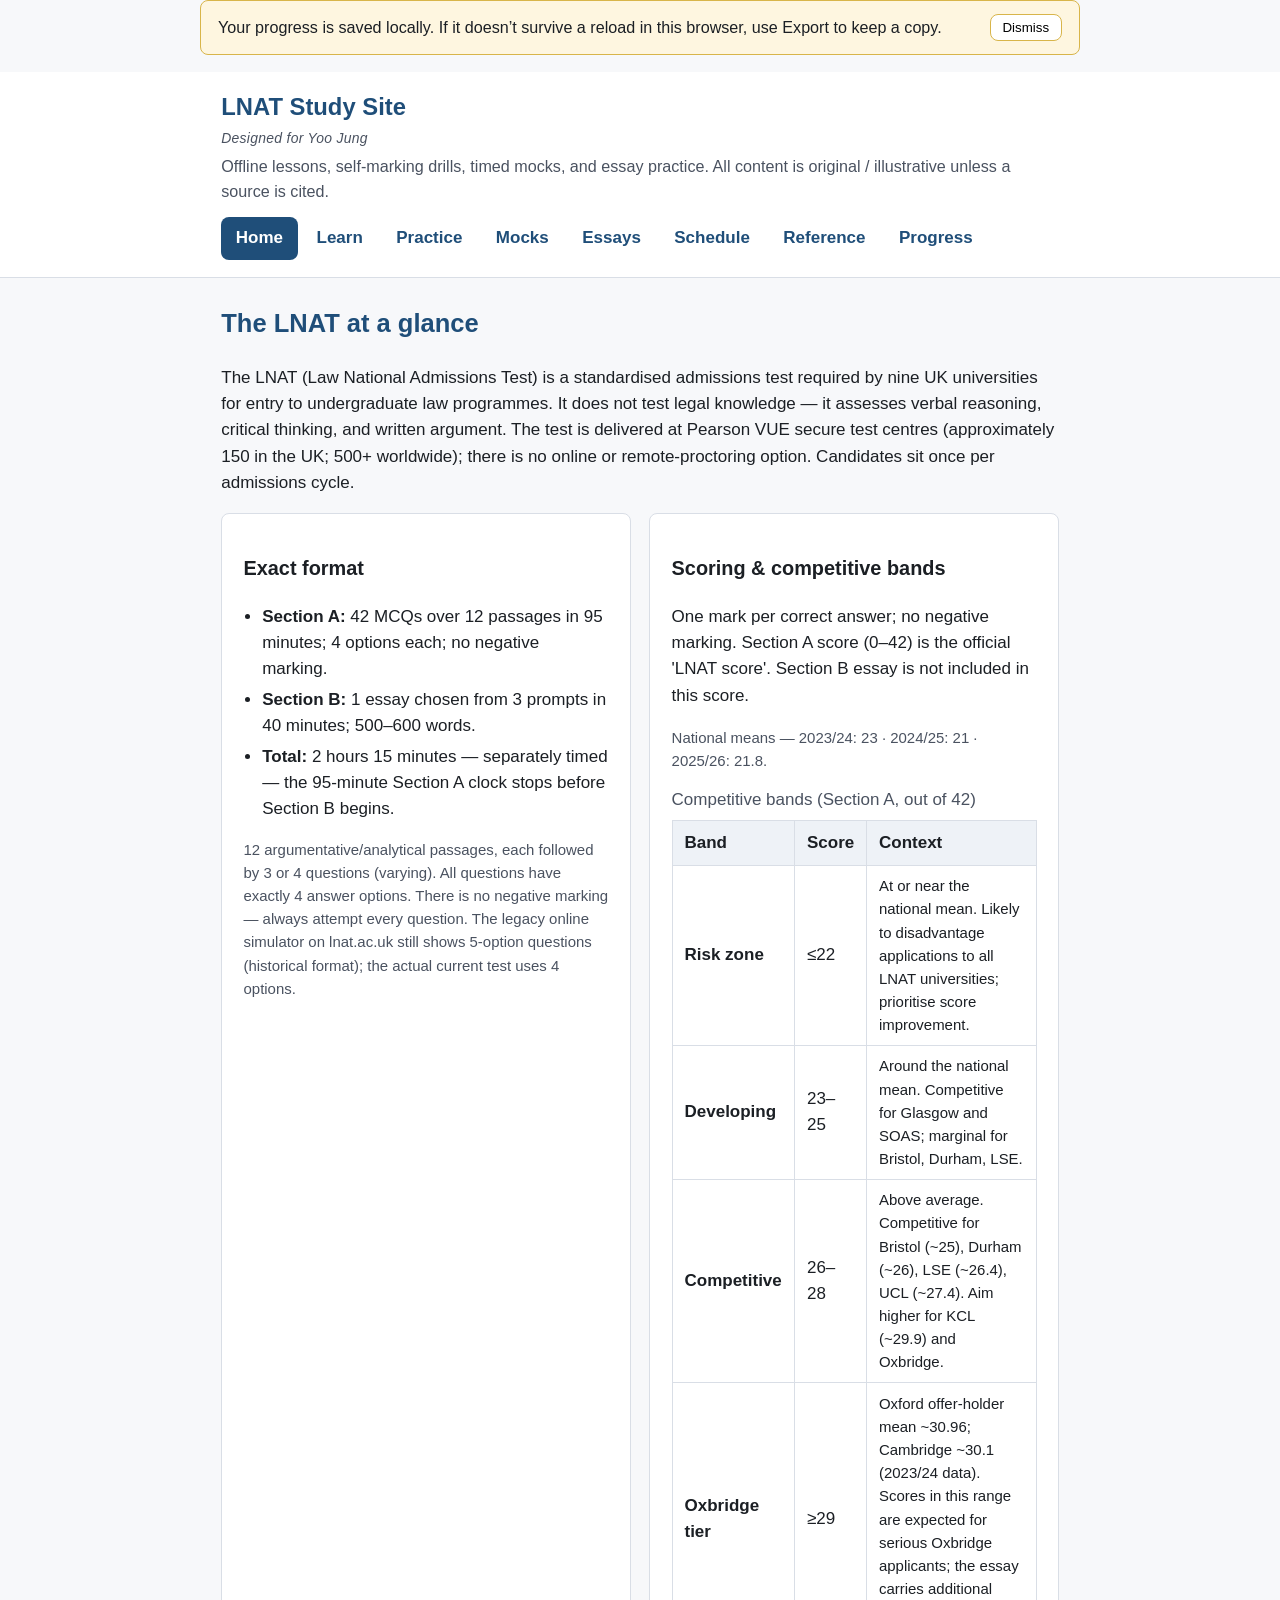
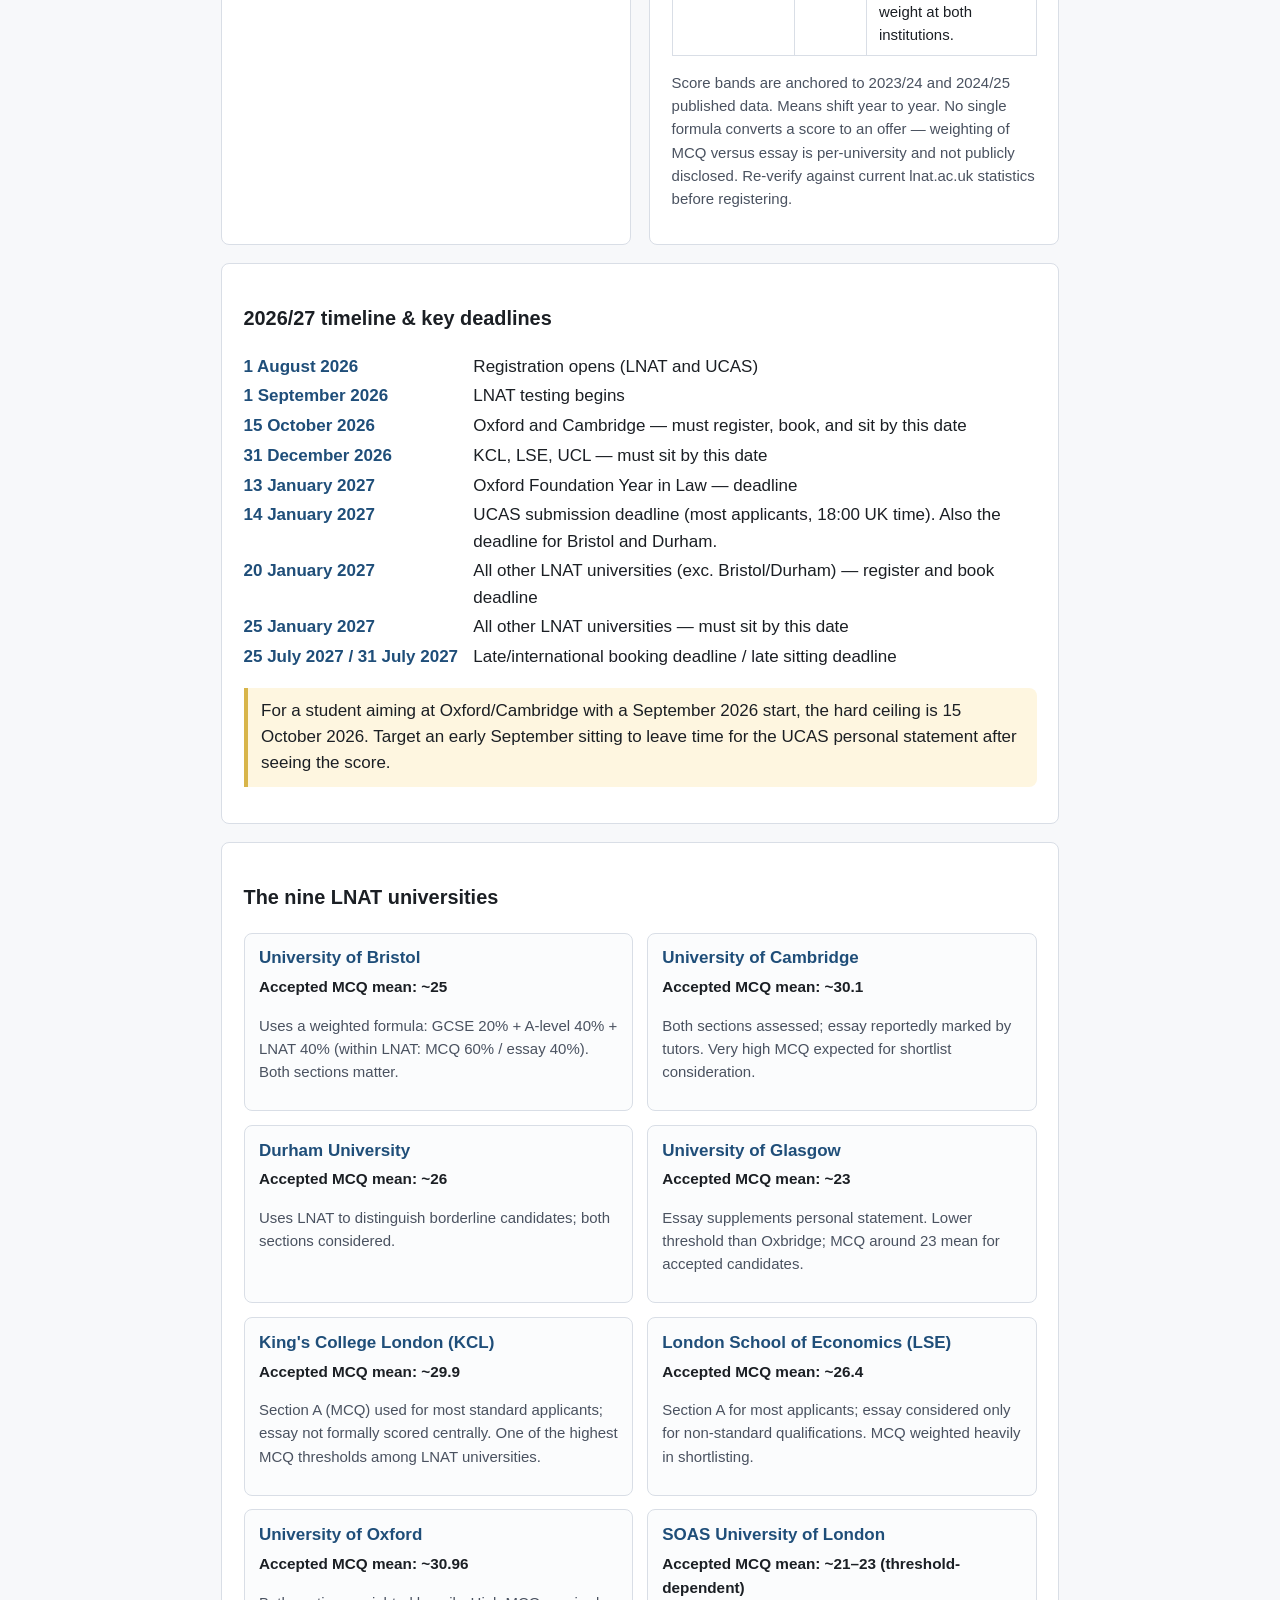
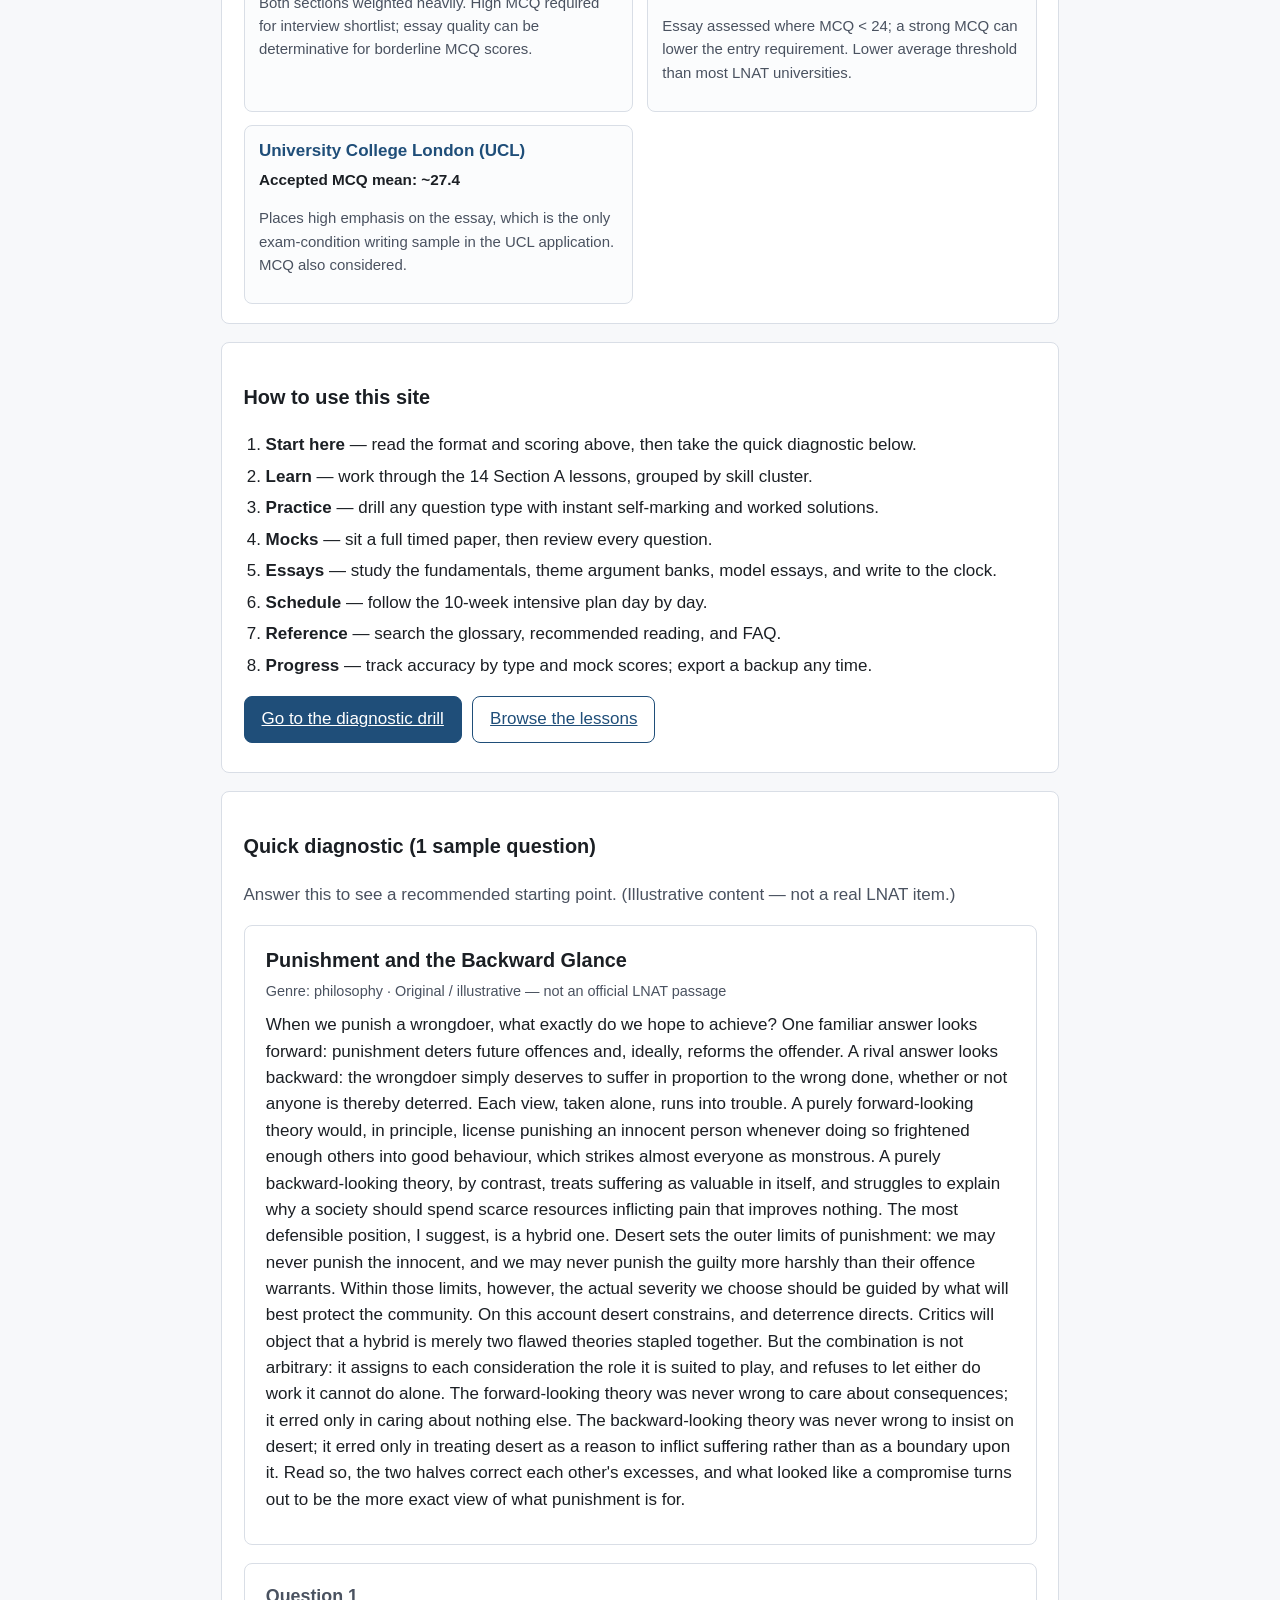
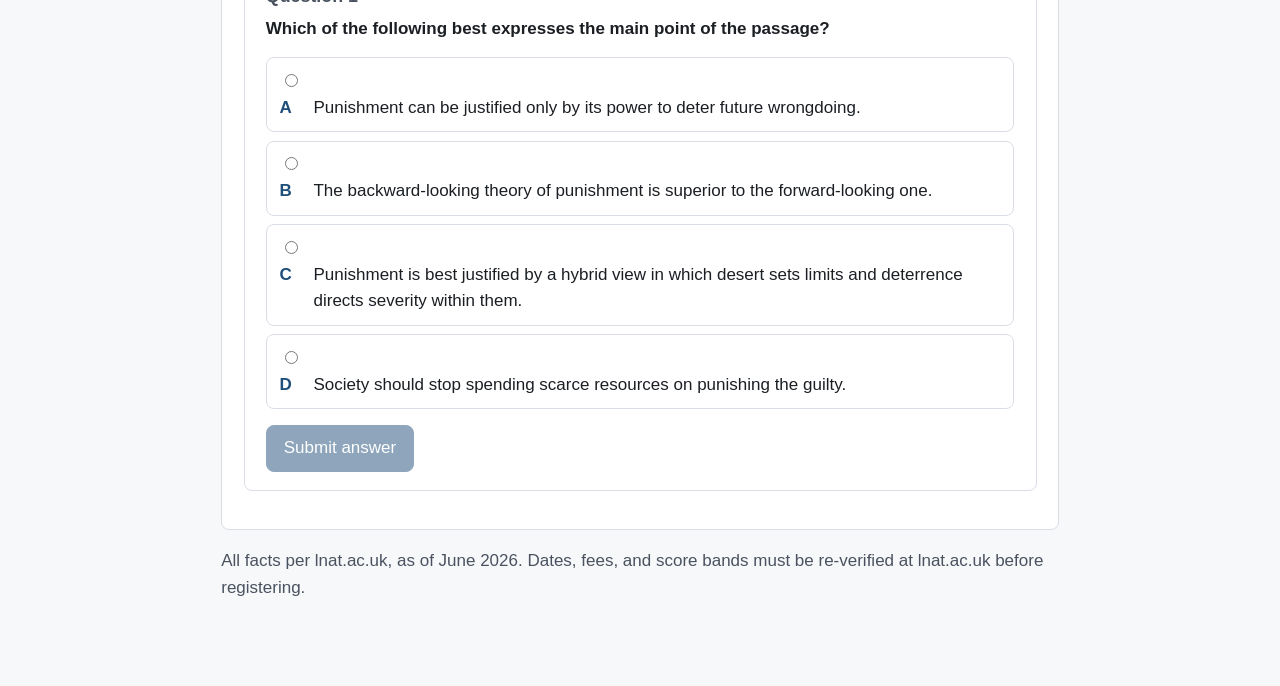
==== commit f0a3596f: "Add passage grouping, question palette, drill session UX, flashcards, and new content (mocks 6–7, dr" ====
--- a/lnat-study.html
+++ b/lnat-study.html
@@ -71,7 +71,22 @@
 }
 .site-top .wrap { max-width: var(--maxw); margin: 0 auto; padding: 1rem 1.25rem; }
 .site-title { margin: 0; font-size: 1.4rem; color: var(--accent); }
+.site-title-link { color: inherit; text-decoration: none; }
+.site-title-link:hover { text-decoration: underline; }
+/* Understated personal dedication line under the title. */
+.site-dedication {
+  margin: 0.15rem 0 0;
+  color: var(--ink-soft);
+  font-size: 0.82rem;
+  font-style: italic;
+  letter-spacing: 0.02em;
+}
 .site-subtitle { margin: 0.25rem 0 0; color: var(--ink-soft); font-size: 0.95rem; }
+
+/* On narrow phones, hide the long subtitle so content isn't pushed down. */
+@media (max-width: 400px) {
+  .site-subtitle { display: none; }
+}
 
 /* Navigation */
 .site-nav { margin-top: 0.75rem; }
@@ -329,15 +344,65 @@
   padding: 0.9rem 1.1rem; margin-bottom: 0.8rem;
 }
 .mock-card h3 { margin: 0 0 0.2rem; }
+.mock-card .btn { white-space: nowrap; }
+/* Last-attempt badge on a mock card. */
+.mock-last-attempt {
+  margin: 0.4rem 0 0; font-size: 0.85rem;
+  display: inline-block; padding: 0.15rem 0.55rem;
+  background: #eef2f7; border: 1px solid var(--line); border-radius: 999px;
+}
+.mock-last-label { color: var(--ink-soft); }
 .runner-bar {
   display: flex; align-items: center; justify-content: space-between; gap: 1rem;
-  position: sticky; top: 0; z-index: 5;
+  position: sticky; top: 0; z-index: 6;
   background: var(--surface); border: 1px solid var(--line); border-radius: var(--radius);
   padding: 0.7rem 1rem; margin-bottom: 1rem;
 }
 .runner-bar h3 { margin: 0; }
 .runner-bar-right { display: flex; align-items: center; gap: 0.8rem; }
 .section-end-btn { margin-top: 0.5rem; }
+.section-b-btn { margin: 0.3rem 0; }
+
+/* Mock question navigator (palette): compact numbered grid, sticky under the bar. */
+.mock-palette {
+  position: sticky; top: 4.2rem; z-index: 5;
+  background: var(--surface); border: 1px solid var(--line); border-radius: var(--radius);
+  padding: 0.5rem 0.6rem; margin-bottom: 1rem;
+  max-height: 22vh; overflow: auto;
+}
+.palette-grid {
+  display: grid; grid-template-columns: repeat(auto-fill, minmax(2.1rem, 1fr));
+  gap: 0.3rem;
+}
+.palette-cell {
+  font: inherit; font-size: 0.85rem; font-variant-numeric: tabular-nums;
+  cursor: pointer; min-height: 2.1rem; padding: 0.2rem 0;
+  border: 1px solid var(--line); border-radius: var(--radius);
+  background: #fff; color: var(--ink-soft); font-weight: 600;
+}
+.palette-cell:hover { background: #eef2f7; color: var(--accent); }
+/* Answered cells: filled navy + check, not colour-only (AC-Q8 parity). */
+.palette-cell.is-answered {
+  background: var(--accent); color: var(--accent-ink); border-color: var(--accent);
+}
+.palette-cell.is-answered::after { content: " ✓"; font-size: 0.7rem; }
+@media (max-width: 560px) {
+  .mock-palette { top: 3.6rem; max-height: 26vh; }
+  .palette-grid { grid-template-columns: repeat(auto-fill, minmax(1.9rem, 1fr)); }
+  .palette-cell { min-height: 1.9rem; font-size: 0.8rem; }
+}
+
+/* Passage grouping: one passage panel, its questions beneath it. */
+.passage-group { margin-bottom: 1.4rem; }
+.passage-group-questions { display: block; }
+
+/* Drill session bar: New-drill button + running "N of M" indicator. */
+.drill-session-bar { display: flex; flex-wrap: wrap; align-items: center; gap: 0.8rem; margin: 0.2rem 0 0.6rem; }
+.drill-progress {
+  margin: 0; font-weight: 600; color: var(--accent);
+  font-variant-numeric: tabular-nums;
+}
+.drill-next { margin-top: 0.9rem; }
 
 /* Sub-tabs */
 .subtabs { display: flex; flex-wrap: wrap; gap: 0.25rem; border-bottom: 2px solid var(--line); margin-bottom: 1rem; }
@@ -428,9 +493,56 @@
 .acc-fill { display: inline-block; height: 0.7rem; background: var(--accent); border-radius: 999px; min-width: 2px; }
 .acc-label { font-variant-numeric: tabular-nums; font-weight: 600; font-size: 0.85rem; }
 
+/* Progress: weakest-type "Focus here" callout + flagged rows */
+.focus-callout { margin: 0 0 0.8rem; }
+.focus-row td { background: var(--warn-bg); }
+.focus-tag {
+  display: inline-block; margin-left: 0.5rem;
+  font-size: 0.7rem; font-weight: 700; letter-spacing: 0.02em;
+  padding: 0.05rem 0.45rem; border-radius: 999px;
+  color: #7a4a00; background: #fff; border: 1px solid var(--warn-line);
+}
+
+/* Learn: read-state in the lesson index (check + mute, not colour-only) */
+.lesson-link.is-read { color: var(--ink-soft); }
+.lesson-link.is-read::before {
+  content: "✓ "; color: var(--correct); font-weight: 700;
+}
+.lesson-link.is-read[aria-current="true"] { color: var(--accent-ink); }
+.lesson-link.is-read[aria-current="true"]::before { color: var(--accent-ink); }
+
+/* Learn: previous / next footer under an open lesson */
+.lesson-nav {
+  display: flex; align-items: center; justify-content: space-between; gap: 0.8rem;
+  margin-top: 1rem; border-top: 1px solid var(--line); padding-top: 0.8rem;
+}
+.lesson-nav .btn:disabled { opacity: 0.45; cursor: not-allowed; }
+.lesson-nav-pos { font-variant-numeric: tabular-nums; }
+
+/* Reference: vocabulary flashcards */
+.flashcard-counter { margin: 0 0 0.6rem; font-variant-numeric: tabular-nums; }
+.flashcard {
+  display: flex; flex-direction: column; align-items: center; justify-content: center;
+  gap: 0.6rem; width: 100%; min-height: 12rem; text-align: center; cursor: pointer;
+  font: inherit; color: var(--ink);
+  background: var(--surface); border: 1px solid var(--line);
+  border-left: 5px solid var(--accent); border-radius: var(--radius);
+  padding: 1.5rem 1.25rem; transition: background 0.1s ease;
+}
+.flashcard:hover { background: #f3f5f8; }
+.flashcard.is-flipped { border-left-color: var(--correct); background: #fbfdfb; }
+.flashcard-face-tag {
+  font-size: 0.72rem; font-weight: 700; text-transform: uppercase; letter-spacing: 0.05em;
+  color: var(--ink-soft);
+}
+.flashcard-text { font-size: 1.25rem; font-weight: 600; line-height: 1.4; }
+.flashcard.is-flipped .flashcard-text { font-size: 1.05rem; font-weight: 400; color: var(--ink); }
+.flashcard-judge { margin-top: 0.6rem; }
+.flashcard-done { margin-top: 0.8rem; }
+
 /* Print stylesheet */
 @media print {
-  .site-nav, .storage-banner, .btn, .submit-answer, .controls-row, .filter-bar, .subtabs, .runner-bar { display: none !important; }
+  .site-nav, .storage-banner, .btn, .submit-answer, .controls-row, .filter-bar, .subtabs, .runner-bar, .mock-palette, .drill-session-bar, .lesson-nav, .flashcard-judge { display: none !important; }
   body { background: #fff; }
   .passage-panel, .question-card, .score-report, .lesson-article, .essay-card { border-color: #000; }
 }
@@ -442,7 +554,8 @@
 
   <header class="site-top">
     <div class="wrap">
-      <h1 class="site-title">LNAT Study Site</h1>
+      <h1 class="site-title"><a href="#home" class="site-title-link">LNAT Study Site</a></h1>
+      <p class="site-dedication">Designed for Yoo Jung</p>
       <p class="site-subtitle">Offline lessons, self-marking drills, timed mocks, and essay practice. All content is original / illustrative unless a source is cited.</p>
       <div id="site-header"><!-- nav injected by nav.js --></div>
     </div>
@@ -552,14 +665,18 @@
           <button type="submit" class="btn btn-primary" id="practice-start">Start drill</button>
         </div>
       </form>
+      <div class="drill-session-bar">
+        <button type="button" class="btn" id="practice-new" hidden>New drill</button>
+        <p id="practice-progress" class="drill-progress" aria-live="polite" hidden></p>
+      </div>
       <p id="practice-status" class="muted" aria-live="polite"></p>
-      <div id="practice-questions"><!-- drill questions injected --></div>
+      <div id="practice-questions"><!-- drill questions injected (grouped by passage) --></div>
     </section>
 
     <!-- ============================ MOCKS ============================ -->
     <section data-view-panel="mocks" aria-labelledby="mocks-h" hidden>
       <h2 id="mocks-h">Mocks</h2>
-      <p class="muted">Five full timed papers. Each is Section A (42 questions, 95 minutes, no negative marking) followed by Section B (one essay from three prompts, 40 minutes). After Section A you get a score out of 42 with a band label and a per-type breakdown, and you can review every question with its rationale.</p>
+      <p class="muted">Seven full timed papers. Each is Section A (42 questions, 95 minutes, no negative marking) followed by Section B (one essay from three prompts, 40 minutes). After Section A you get a score out of 42 with a band label and a per-type breakdown, and you can review every question with its rationale.</p>
       <div id="mock-list"><!-- mock cards injected --></div>
 
       <div id="mock-runner" hidden>
@@ -573,7 +690,8 @@
             <button type="button" id="mock-quit" class="btn">Quit mock</button>
           </div>
         </div>
-        <div id="mock-questions"><!-- Section A questions injected --></div>
+        <nav id="mock-palette" class="mock-palette" aria-label="Question navigator" hidden><!-- numbered palette injected --></nav>
+        <div id="mock-questions"><!-- Section A questions injected (grouped by passage) --></div>
         <div id="mock-essay" hidden><!-- Section B injected --></div>
         <div id="mock-report" aria-live="polite"><!-- score report injected --></div>
       </div>
@@ -663,6 +781,7 @@
 
       <div class="subtabs" role="tablist" aria-label="Reference sections">
         <button type="button" class="subtab" role="tab" data-ref-tab="glossary" aria-selected="true">Glossary</button>
+        <button type="button" class="subtab" role="tab" data-ref-tab="flashcards" aria-selected="false">Flashcards</button>
         <button type="button" class="subtab" role="tab" data-ref-tab="reading" aria-selected="false">Recommended reading</button>
         <button type="button" class="subtab" role="tab" data-ref-tab="faq" aria-selected="false">FAQ</button>
       </div>
@@ -676,6 +795,11 @@
         </div>
         <p id="glossary-count" class="muted" aria-live="polite"></p>
         <dl id="glossary-list"><!-- glossary injected --></dl>
+      </div>
+
+      <div class="subtab-panel" data-ref-panel="flashcards" hidden>
+        <p class="muted">Flip through the glossary as flashcards. Click the card (or press Space) to reveal the definition, then mark <strong>Got it</strong> or <strong>Review again</strong>. Cards you mark for review come back at the end. Use the arrow keys or Enter to move on.</p>
+        <div id="flashcards"><!-- flashcard trainer injected --></div>
       </div>
 
       <div class="subtab-panel" data-ref-panel="reading" hidden>
@@ -6819,6 +6943,2170 @@
     }
   );
 })(typeof window !== "undefined" ? window : this);
+
+</script>
+  <script>
+/*
+ * drill-e.js — Section A DRILL set: full-spectrum question bank growth.
+ *
+ * Grows the question bank with 18 FRESH passages (topics used nowhere else in
+ * the corpus) and 72 questions spread across ALL 11 Section A sub-types
+ * (>= 6 of each). Includes a dedicated "argument flaw" reasoning cluster
+ * (correlation-vs-causation, false dichotomy, hasty generalisation, scope
+ * error, circularity) authored under the existing `structure` and `assume`
+ * type tokens — those tokens test argument structure and unstated premises,
+ * which is exactly what flaw-spotting requires. No new type token is invented.
+ *
+ * NOT real exam content. All content is source:"illustrative", English only.
+ *
+ * Delivery model (mirrors data/SAMPLE.js + drill-a..d): this file assigns into
+ * the buckets that assets/js/engine/loader.js created on window.LNAT_DATA. It
+ * must load AFTER loader.js. It is self-contained: it pushes only its own
+ * passages and questions and references no IDs defined elsewhere.
+ *
+ * ID ranges (all in the free 1001+ band, unused anywhere else in the corpus):
+ *   - Passages:  psg-<genre>-1001 .. psg-<genre>-1018 (18 passages, 6 genres).
+ *   - Questions: each type numbers from 1001 within its own type token, e.g.
+ *     q-main-1001.., q-inference-1001.., q-structure-1001.., q-assume-1001..
+ *
+ * Per-type counts (72 total; >= 6 each):
+ *   main 6, standpoint 6, structure 9, detail 6, implied 6, inference 6,
+ *   factinf 6, assume 9, opinion 6, vocab 6, tone 6.
+ *   The extra structure (3) + assume (3) questions form the argument-flaw
+ *   cluster; their stems ask "Which best identifies the flaw in the argument?".
+ *
+ * Correct-answer position is balanced ~25% each across A/B/C/D.
+ * Every worked solution names the answer BY CONTENT (no letters/ordinals).
+ */
+(function (root) {
+  "use strict";
+
+  var DATA = root.LNAT_DATA;
+  if (!DATA) {
+    // loader.js must run first. Fail loudly rather than silently creating buckets.
+    (root.console || { error: function () {} }).error(
+      "[LNAT] drill-e.js loaded before loader.js — window.LNAT_DATA is missing."
+    );
+    return;
+  }
+
+  /* ---------------------------------------------------------------------- *
+   * PASSAGES — 18 across the six genres, all in the free 1001+ DRILL range.
+   * Each is argumentative/analytical: a stated thesis, support, and at least
+   * one acknowledged counter-position, so every sub-type is testable.
+   * ---------------------------------------------------------------------- */
+  DATA.passages.push(
+    {
+      id: "psg-currentaffairs-1001",
+      genre: "currentaffairs",
+      title: "The Risk Score in the Courtroom",
+      body:
+        "Courts in several countries now consult software that scores a " +
+        "defendant's risk of reoffending, and the appeal is easy to see. A " +
+        "judge has minutes and a hunch; the algorithm has thousands of past " +
+        "cases and no bad mood. Its champions argue that replacing the gut " +
+        "feeling of a tired official with a tested statistical model can only " +
+        "make sentencing fairer and more consistent. The promise deserves " +
+        "scrutiny rather than applause. A risk score is built from historical " +
+        "data, and that data records not who actually offended but who was " +
+        "caught, charged, and convicted, a population shaped by where the " +
+        "police chose to patrol. A tool trained on such records does not " +
+        "discover the future; it learns the past and hands it back wearing the " +
+        "costume of objectivity. The deeper trouble is that the score predicts " +
+        "groups, not persons. To say that people resembling this defendant " +
+        "reoffend forty per cent of the time tells us nothing certain about the " +
+        "individual standing in the dock, yet the number arrives with a " +
+        "decimal point and the authority that decimals carry. None of this " +
+        "means the courtroom should be sealed against statistics. A model that " +
+        "is open to inspection, audited for bias, and treated as one voice " +
+        "among several may sharpen a judge's reasoning. What it must never " +
+        "become is the judge, a calculation that decides a human fate while " +
+        "answering to no one, its workings hidden behind the trade secrets of " +
+        "the firm that sold it.",
+      reserved: false,
+      source: "illustrative"
+    },
+    {
+      id: "psg-currentaffairs-1002",
+      genre: "currentaffairs",
+      title: "Teaching the Arithmetic of a Life",
+      body:
+        "Schools teach children the area of a triangle but rarely how a credit " +
+        "card compounds against them, and the campaign to make financial " +
+        "literacy a compulsory subject grows louder each year. The case is " +
+        "intuitive. Young adults sign loans they do not understand, mistake the " +
+        "minimum payment for the cost of the debt, and meet the language of " +
+        "interest and risk for the first time when it is already working " +
+        "against them. A few hours spent on budgets and borrowing, the argument " +
+        "runs, would arm them for a world that is forever trying to sell them " +
+        "money. I am sympathetic, but the case is weaker than its champions " +
+        "suppose. Knowledge is not behaviour. People who can define compound " +
+        "interest still run up the same balances, because spending is driven by " +
+        "habit, advertising, and the simple shortness of the month, not by a " +
+        "gap in arithmetic. There is a further danger in the lesson itself. To " +
+        "teach that prudent budgeting is the cure for hardship is to imply that " +
+        "hardship is a failure of budgeting, a tidy story that flatters the " +
+        "system and blames the borrower for wages that do not stretch and " +
+        "prices set elsewhere. A worthwhile course would teach suspicion as " +
+        "much as sums, naming the tricks of the lender and the small print of " +
+        "the contract. Taught as personal thrift alone, financial literacy " +
+        "risks becoming a way of explaining to the poor that their poverty is " +
+        "an oversight they could have corrected with a spreadsheet.",
+      reserved: false,
+      source: "illustrative"
+    },
+    {
+      id: "psg-philosophy-1003",
+      genre: "philosophy",
+      title: "The Performer Who Is Always Selling",
+      body:
+        "The online creator occupies a strange new role: a friend who is also a " +
+        "billboard, a confidant whose intimacy is the product. The arrangement " +
+        "is praised as a liberation. Anyone with a phone can now reach an " +
+        "audience without asking permission from a studio or a publisher, and " +
+        "the gatekeepers who once decided whose voice mattered have lost their " +
+        "monopoly. That much is true and worth celebrating. The ethical knot " +
+        "lies elsewhere, in the currency the creator trades. What the audience " +
+        "values is authenticity, the sense that they are seeing a real person " +
+        "rather than a performance, and yet that very authenticity is what the " +
+        "creator must package and sell to advertisers. The moment sincerity " +
+        "becomes the thing being monetised, sincerity is no longer quite " +
+        "sincere; the unguarded confession has been chosen, framed, and timed " +
+        "for the metrics. This is not a charge of simple dishonesty. The " +
+        "creator may believe every word and still be performing belief, much as " +
+        "an actor who weeps real tears is paid to weep them. The audience, " +
+        "meanwhile, is rarely told where the friendship ends and the " +
+        "transaction begins, and the young are least equipped to find the seam. " +
+        "The answer is not to mourn some lost age of disinterested art, which " +
+        "never existed, but to insist on a plain duty of disclosure: that what " +
+        "is paid for be marked as paid for. Intimacy may be sold, but it should " +
+        "not be sold under the counter as though it were freely given.",
+      reserved: false,
+      source: "illustrative"
+    },
+    {
+      id: "psg-literature-1004",
+      genre: "literature",
+      title: "The Hand That Thinks",
+      body:
+        "We are told that handwriting is a skill the keyboard has made " +
+        "obsolete, a piece of fond clutter we keep for birthday cards and " +
+        "nothing more. The verdict comes too quickly. To form a letter by hand " +
+        "is slower than to strike a key, and it is precisely the slowness that " +
+        "does the work. The hand cannot keep pace with a lecturer, so the " +
+        "writer is forced to choose, to compress a sentence into its gist, and " +
+        "in choosing she understands. The typist, able to capture every word, " +
+        "captures them without deciding which matter, and a transcript made " +
+        "without judgement is a transcript half forgotten. There is more to the " +
+        "loss than memory. A letter drafted by hand carries the tremor of the " +
+        "person who wrote it, the crossings-out that show a mind changing course, " +
+        "the pressure of feeling in a heavy stroke. The printed message is " +
+        "cleaner and says less about its sender; every font is the same font. " +
+        "None of this is an argument for abolishing the keyboard, which is " +
+        "faster, searchable, and kinder to those whose hands will not obey them. " +
+        "It is an argument against treating speed as the only virtue a tool can " +
+        "have. The pen teaches the patience that the screen, forever inviting us " +
+        "onward, quietly unlearns. To keep handwriting alive is not nostalgia " +
+        "but a way of preserving a mode of attention we will miss only once it " +
+        "is wholly gone.",
+      reserved: false,
+      source: "illustrative"
+    },
+    {
+      id: "psg-science-1005",
+      genre: "science",
+      title: "The Code That Is Never Only Yours",
+      body:
+        "A cheek swab mailed to a testing company promises to tell you where " +
+        "your ancestors wandered and which ailments may lie in wait, and " +
+        "millions have sent one off without a second thought. The second " +
+        "thought is overdue. A genome is unlike any other personal record, " +
+        "because it is never wholly personal. The sequence you reveal is shared " +
+        "in large part with parents, siblings, and children who never consented " +
+        "to the disclosure, and with cousins you have never met whose privacy " +
+        "you quietly spend. A password can be changed after a breach; a genome " +
+        "cannot be reissued. Once it is in a database it is there for good, and " +
+        "the uses to which it may be put are decided by people who do not yet " +
+        "hold the office or own the company. The familiar reassurance, that the " +
+        "data is anonymous, has been hollowed out by research showing that a " +
+        "surname can often be recovered from a supposedly nameless sequence by " +
+        "cross-referencing public genealogy sites. This is not a plea to halt " +
+        "the science, which has lengthened lives and cracked cold cases that " +
+        "had defeated every other method. It is a plea to treat genetic " +
+        "information as the peculiar thing it is: a record that implicates the " +
+        "unborn, resists anonymity, and outlasts every promise made about it. " +
+        "Consent given by one person to surrender it is, by the nature of the " +
+        "molecule, consent given on behalf of many who were never asked.",
+      reserved: false,
+      source: "illustrative"
+    },
+    {
+      id: "psg-politics-1006",
+      genre: "politics",
+      title: "The Crown We No Longer Need",
+      body:
+        "Defenders of constitutional monarchy present it as a harmless ornament, " +
+        "a head of state who reigns without ruling and so offends no one. The " +
+        "picture is more flattering than honest. Even a ceremonial crown is not " +
+        "neutral, for it teaches, by its mere existence, that the highest office " +
+        "in the land is one no citizen may ever aspire to, settled instead by " +
+        "the accident of birth. A republic announces that any child might one " +
+        "day hold the state's first office; a monarchy announces the opposite, " +
+        "and announces it at every coronation and on every coin. The usual " +
+        "defence is that the monarch stands above politics and so unites a " +
+        "divided nation in a way an elected president, tainted by party, never " +
+        "could. There is something in this, but it proves less than it claims. " +
+        "Unity bought by placing one family beyond all criticism is a fragile " +
+        "kind, and the same stability is enjoyed by republics whose ceremonial " +
+        "presidents manage to be dignified without being hereditary. The " +
+        "stronger objection to abolition is practical: the institution is woven " +
+        "into the constitution so thoroughly that unpicking it would be a long " +
+        "and thankless labour with no obvious prize. That is a fair warning " +
+        "against haste, but it is not a defence of the thing itself. It tells us " +
+        "only that an indefensible arrangement may be inconvenient to remove, " +
+        "which is the sort of argument that has preserved every privilege that " +
+        "ever outlived its reasons.",
+      reserved: false,
+      source: "illustrative"
+    },
+    {
+      id: "psg-science-1007",
+      genre: "science",
+      title: "Meat Without the Animal",
+      body:
+        "Meat grown from cells in a steel tank, with no animal raised and none " +
+        "slaughtered, has moved from the laboratory bench toward the dinner " +
+        "plate, and it arrives trailing large promises. Its advocates say it " +
+        "could feed a crowded planet while sparing both the suffering of " +
+        "livestock and the forests cleared to graze them. The hope is genuine, " +
+        "and the moral arithmetic, if the promises hold, is hard to argue with. " +
+        "Yet the promises rest on conditions rarely stated aloud. Cultured meat " +
+        "is clean only if the energy that powers the vats is clean; grown on a " +
+        "grid still fed by coal, it may spare the cow while warming the climate " +
+        "as much as the herd it replaced. The claim of scale is likewise a " +
+        "forecast, not a fact, for nothing yet made in a laboratory has been " +
+        "produced at the price and volume of a supermarket mince. There is also " +
+        "a quieter cost. A countryside emptied of grazing animals is not simply " +
+        "a problem solved; it is a landscape and a way of life undone, and the " +
+        "shepherd is owed more than the news that his calling is obsolete. None " +
+        "of this is a reason to refuse the technology, which may yet do much of " +
+        "the good its makers foresee. It is a reason to greet it with the " +
+        "patience due to any large promise, judging it by what comes out of the " +
+        "tank and onto the plate rather than by the brochure that announced it.",
+      reserved: false,
+      source: "illustrative"
+    },
+    {
+      id: "psg-politics-1008",
+      genre: "politics",
+      title: "Land Left Deliberately Empty",
+      body:
+        "To set aside a great tract of land as wilderness, barred to roads, " +
+        "industry, and almost all human use, strikes many as an obvious good " +
+        "and others as an indulgence the world can no longer afford. The " +
+        "preservationist case is not, at its best, a sentimental one. Some " +
+        "values cannot be manufactured or restored once lost: the slow time of " +
+        "an old forest, the silence of a place where no engine has ever run, " +
+        "the simple existence of creatures that ask nothing of us. To convert " +
+        "every acre to a use is to assume that usefulness to humans is the only " +
+        "measure of worth, and that assumption is precisely what is in question. " +
+        "The objection most worth answering is that wilderness is a luxury of " +
+        "the rich, a view that lets the comfortable fence off beauty while the " +
+        "poor are told to forgo the development that fenced land might have " +
+        "supplied. This deserves more than a pious answer. Yet the choice it " +
+        "describes is often false, for the destruction of wild places has more " +
+        "frequently enriched distant shareholders than the people who live " +
+        "beside them, who are left with the eroded soil and the emptied river. " +
+        "Preservation, fairly arranged, need not be theft from the poor. The " +
+        "honest claim is narrower and stronger than the rhetoric on either side: " +
+        "that a civilisation able to remake everything has all the more reason " +
+        "to decide, deliberately, to leave something alone.",
+      reserved: false,
+      source: "illustrative"
+    },
+    {
+      id: "psg-currentaffairs-1009",
+      genre: "currentaffairs",
+      title: "The Right to Close the Laptop",
+      body:
+        "Several countries have written into law a right to disconnect, " +
+        "shielding workers from the expectation that they answer messages long " +
+        "after the working day has formally ended. Critics call it a quaint " +
+        "gesture against an unstoppable tide, and a meddling one at that. They " +
+        "are wrong on both counts. The expectation it addresses is not a force " +
+        "of nature but a habit that technology made easy and management left " +
+        "unexamined, and what habit built, law may help unbuild. The case rests " +
+        "on a distinction the always-on workplace has blurred: between being " +
+        "paid for one's time and surrendering all of it. When a message at ten " +
+        "at night must be answered, the hours after work are no longer the " +
+        "worker's own; they are merely unpaid hours on call, and rest taken " +
+        "with one ear open is not rest. The familiar reply is that flexibility " +
+        "cuts both ways, that the same technology lets the employee attend a " +
+        "child's recital and finish the report at midnight. There is truth in " +
+        "this, and a sensible law leaves room for it. The right to disconnect " +
+        "need not forbid the willing midnight email; it need only remove the " +
+        "expectation that one is owed. The objection that such a law cannot be " +
+        "policed proves too little. Many rights are honoured chiefly because the " +
+        "law has named them, shifting what employers may assume and employees " +
+        "may decline, long before any case reaches a court.",
+      reserved: false,
+      source: "illustrative"
+    },
+    {
+      id: "psg-philosophy-1010",
+      genre: "philosophy",
+      title: "Who Owns the Trail You Leave",
+      body:
+        "Every click, purchase, and pause leaves a trace, and a profitable " +
+        "industry is built on the claim that these traces belong to whoever " +
+        "collects them. The claim is usually smuggled in rather than argued. " +
+        "When a company says it owns the data its users generate, it speaks as " +
+        "though the matter were settled, yet the question of who owns a fact " +
+        "about a person is one of the hardest in the field. Information is not " +
+        "like a chair, which only one person can sit in at a time. The fact " +
+        "that you walked into a shop at noon can be held by you, by the shop, " +
+        "and by anyone watching, all at once and without anyone losing it, so " +
+        "the language of ownership, borrowed from the world of things, fits " +
+        "badly from the start. A popular remedy is to declare that people own " +
+        "their data and may sell it as they please. This is tempting and, on " +
+        "inspection, troubling. A right you are encouraged to sell is soon a " +
+        "right only the desperate exercise, and a market in personal data would " +
+        "press hardest on those with least to live on, who would trade their " +
+        "privacy by the penny because they could not afford to keep it. The " +
+        "better frame may not be property at all but something closer to a duty " +
+        "of care, the obligation a doctor owes a patient's confidence. What is " +
+        "asked is not a price for the trail we leave but a guardian for it.",
+      reserved: false,
+      source: "illustrative"
+    },
+    {
+      id: "psg-philosophy-1011",
+      genre: "philosophy",
+      title: "The Apprenticeship That Pays Nothing",
+      body:
+        "The unpaid internship is defended as a fair exchange: the young worker " +
+        "gives labour and receives, in return, experience, contacts, and a line " +
+        "on a curriculum vitae worth more than wages. There is a grain of truth " +
+        "in the bargain, and it is the grain that makes the arrangement so " +
+        "durable. Some of what an intern gains genuinely cannot be paid in " +
+        "cash. But the defence collapses the moment one asks who can afford to " +
+        "accept such a deal. To work for months without pay, a young person " +
+        "must be supported by someone, which means the unpaid internship is " +
+        "open only to those whose families can fund it. The position is thus " +
+        "not awarded to the most able but auctioned to the most comfortable, " +
+        "and a profession recruited this way slowly fills with the children of " +
+        "people already inside it. What is sold as a ladder turns out to be a " +
+        "turnstile that admits the well-off and bars the rest. There is a " +
+        "second sleight worth naming. When the work an intern does is real work " +
+        "the firm would otherwise pay for, the talk of pure mentorship is a " +
+        "fiction; the company has simply found a labourer it need not wage. The " +
+        "remedy is not to abolish the introduction of the young to a trade, " +
+        "which is valuable, but to insist that genuine work command at least a " +
+        "genuine minimum. Experience is a fine thing to gain, but it has never " +
+        "yet paid anybody's rent.",
+      reserved: false,
+      source: "illustrative"
+    },
+    {
+      id: "psg-politics-1012",
+      genre: "politics",
+      title: "The Case for the Open Border",
+      body:
+        "The argument for open borders begins from a discomfort most people " +
+        "feel but few examine: that the single largest factor in a person's " +
+        "life chances is the country in which they happen to be born, an " +
+        "accident they did nothing to earn. A child born inside a wealthy " +
+        "border inherits opportunities denied to one born a few miles outside " +
+        "it, and the line between them is defended with a force we would think " +
+        "monstrous if applied to any other accident of birth. From this the " +
+        "case proceeds that the freedom to move ought to be counted among the " +
+        "basic liberties, not rationed by the lottery of a passport. The " +
+        "argument is powerful, and it is strongest when it stays modest about " +
+        "what follows. The honest advocate concedes that movement on a great " +
+        "scale strains the schools, housing, and services of the places that " +
+        "receive it, and that a right asserted without regard to these strains " +
+        "will not survive contact with the voters who must live among them. The " +
+        "weakest version simply declares the border illegitimate and waves the " +
+        "difficulties aside; the strongest treats freedom of movement as a goal " +
+        "to be approached as fast as institutions can bear, not a switch to be " +
+        "thrown overnight. What the case establishes is not that every barrier " +
+        "must fall tomorrow, but that each one now demands a justification it " +
+        "has long been permitted to do without.",
+      reserved: false,
+      source: "illustrative"
+    },
+    {
+      id: "psg-science-1013",
+      genre: "science",
+      title: "The Face That Was Never There",
+      body:
+        "Software can now graft a person's face onto footage they never filmed " +
+        "and put words they never spoke into a voice indistinguishable from " +
+        "their own. The technology is widely condemned, and the condemnation, " +
+        "though deserved, often misses where the true harm lies. The first " +
+        "instinct is to fear the convincing forgery, the fabricated video that " +
+        "fools a nation. That danger is real but, oddly, the lesser one, for a " +
+        "forgery can in principle be exposed, traced, and corrected. The deeper " +
+        "injury is to trust itself. Once people learn that any recording might " +
+        "be fabricated, they are freed to disbelieve the genuine ones, and the " +
+        "video that catches real wrongdoing can be waved away as a probable " +
+        "fake. The liar's true gift from this technology is not the false " +
+        "evidence he can manufacture but the doubt he can now cast on the true. " +
+        "There is a personal harm as well, suffered most by those whose " +
+        "likenesses are stitched into images they never agreed to, a violation " +
+        "that the law, written for an age of harder evidence, is slow to name. " +
+        "The answer is unlikely to be a ban, since the tools are loose in the " +
+        "world and cannot be recalled. It lies rather in building habits and " +
+        "technologies of authentication, ways to prove that a recording is what " +
+        "it claims to be, so that the burden falls on the forgery to declare " +
+        "itself rather than on the truth to keep proving it is not a lie.",
+      reserved: false,
+      source: "illustrative"
+    },
+    {
+      id: "psg-currentaffairs-1014",
+      genre: "currentaffairs",
+      title: "Paying for the Road You Block",
+      body:
+        "Charging drivers a fee to enter the busiest part of a city at the " +
+        "busiest hour strikes many as a tax on movement, a punishment for the " +
+        "ordinary act of getting to work. The objection mistakes what the fee " +
+        "is for. A road at rush hour is a scarce thing, and when a scarce thing " +
+        "is given away free it is not shared fairly; it is rationed by the " +
+        "queue, and everyone pays in the one currency no one can earn more of, " +
+        "which is time. Congestion pricing replaces that hidden toll with an " +
+        "open one, and the driver who chooses to pay buys back the minutes the " +
+        "jam would have taken. The familiar charge that the scheme is regressive, " +
+        "hitting the poor hardest, deserves a serious answer rather than a " +
+        "denial. Taken alone, a flat fee does press hardest on the least able " +
+        "to pay it. But the fee is never alone: the money it raises can be " +
+        "returned to the city in the form of cheaper and faster public " +
+        "transport, which serves precisely those least likely to drive. A " +
+        "policy is not regressive in isolation but in its whole design, and a " +
+        "charge that funds the bus the cleaner takes to work may help her more " +
+        "than the free road ever did. The deeper point is that the road was " +
+        "never truly free. Its cost was merely paid in fumes, delay, and danger, " +
+        "spread invisibly across everyone, and a price at least makes the " +
+        "reckoning honest.",
+      reserved: false,
+      source: "illustrative"
+    },
+    {
+      id: "psg-history-1015",
+      genre: "history",
+      title: "The Studies That Refuse to Specialise",
+      body:
+        "The liberal-arts ideal, a broad education in letters, history, and the " +
+        "sciences before any narrowing to a trade, is dismissed in anxious " +
+        "times as a luxury, a costly detour on the way to a job. The dismissal " +
+        "forgets what the ideal was for. It did not promise to train a " +
+        "particular skill, because its founders distrusted the very idea that a " +
+        "young person could know in advance which single skill a long life " +
+        "would demand. A world that changes its trades every decade is, if " +
+        "anything, a stronger argument for the broad foundation than the stable " +
+        "world that first produced it, since the narrowly trained worker is the " +
+        "one most easily stranded when his one craft is automated away. The " +
+        "honest objection is one of cost and access. When a degree is " +
+        "ruinously expensive, the leisure to study widely can look like a " +
+        "privilege of the secure, and a poorer student may reasonably want the " +
+        "training that leads most directly to a wage. This is a real tension, " +
+        "not a knockdown case, for it is an argument about who can afford the " +
+        "liberal arts, not about whether they are worth affording. The promise " +
+        "was never employment in a named profession but the formation of a mind " +
+        "that can judge, doubt, and adapt. Those are not ornaments on a useful " +
+        "life. In a century that will retrain everyone several times over, they " +
+        "may be the most practical training of all.",
+      reserved: false,
+      source: "illustrative"
+    },
+    {
+      id: "psg-science-1016",
+      genre: "science",
+      title: "The Pollution We Have Learned Not to Hear",
+      body:
+        "Noise is the pollution we have agreed to ignore. We legislate against " +
+        "filthy air and poisoned water, yet the steady roar of traffic, " +
+        "machinery, and amplified sound is treated as the unavoidable hum of a " +
+        "living city, a nuisance at worst rather than a harm. The evidence " +
+        "suggests we have misjudged it. Chronic noise does more than annoy; it " +
+        "raises the body's alarm even during sleep, and a population kept at a " +
+        "low boil of stress pays for it in disturbed rest, raised blood " +
+        "pressure, and hearts that wear out sooner. The injury falls unequally, " +
+        "for the loudest streets and the flats beside the motorway are seldom " +
+        "the addresses of the wealthy, who can buy quiet as surely as they buy " +
+        "clean air. The usual reply is that noise is the price of a vibrant " +
+        "economy, that a silent city would be a dead one. This confuses two " +
+        "different things. Much harmful noise is not the sound of useful " +
+        "activity at all but its careless by-product, the avoidable din of " +
+        "machinery built without mufflers and roads laid without barriers, and " +
+        "to reduce it is not to silence the city but to spare it an injury it " +
+        "gains nothing from. We have shown, with smoke and with sewage, that we " +
+        "can decide a familiar harm is intolerable and engineer it down. Noise " +
+        "is overdue for the same reckoning, and the first step is to stop " +
+        "hearing it as merely the sound of life.",
+      reserved: false,
+      source: "illustrative"
+    },
+    {
+      id: "psg-philosophy-1017",
+      genre: "philosophy",
+      title: "The Gift That Keeps the Giver in Charge",
+      body:
+        "Great philanthropy is widely admired and lately, in some quarters, " +
+        "widely suspected, and both responses contain a truth worth separating " +
+        "out. The admiration is not foolish: a fortune given to cure a disease " +
+        "or school the poor does real and measurable good that no amount of " +
+        "theorising should be allowed to wave away. The suspicion, however, " +
+        "fastens on something the gratitude overlooks. When a single donor " +
+        "directs vast sums toward the causes he judges worthy, he exercises a " +
+        "kind of private power over public priorities, deciding which diseases " +
+        "are studied and which schools are built, and he does so accountable to " +
+        "no electorate and removable by no vote. The more lavish the gift, the " +
+        "louder this quiet influence. There is a further awkwardness. A fortune " +
+        "large enough to reshape a field was often gathered under rules the " +
+        "giver helped to write or the taxes he was spared, so that the " +
+        "generosity may be returning, with the warm glow of charity, a portion " +
+        "of what a fairer arrangement would have collected as a duty. None of " +
+        "this is to sneer at the good that is done or to prefer that the money " +
+        "stay idle. It is to resist the easy slide from admiring a gift to " +
+        "exempting the giver from the questions we ask of every other power. " +
+        "Generosity earns thanks; it does not, by itself, earn the right to " +
+        "govern from outside the rules that bind the rest.",
+      reserved: false,
+      source: "illustrative"
+    },
+    {
+      id: "psg-currentaffairs-1018",
+      genre: "currentaffairs",
+      title: "The Single Number on the Report",
+      body:
+        "The standardised test is condemned from every direction, and the " +
+        "condemnation has become so reflexive that the case for the thing is " +
+        "rarely heard. Begin with what the test was meant to cure. Before it, " +
+        "a pupil was judged by the impression she made on a teacher, a " +
+        "judgement open to every prejudice of class and accent and familiar " +
+        "face. A common examination, marked to one standard and often without a " +
+        "name attached, was a genuine instrument of fairness, allowing the able " +
+        "child from the wrong neighbourhood to be measured by the same yardstick " +
+        "as the favoured one. That promise was real, and those who would scrap " +
+        "the test entirely should say what they would put in its place that does " +
+        "not quietly restore the old favouritism. Yet the instrument has been " +
+        "asked to do far more than it can. A score built to compare can come to " +
+        "define, until schools teach only what the test will ask and a child's " +
+        "worth is read off a single figure that was never meant to carry it. " +
+        "The fault here is less the test than the weight we hang on it. A " +
+        "thermometer is a useful thing and a poor god. Used as one signal among " +
+        "many, the examination corrects a real injustice; treated as the whole " +
+        "measure of a mind, it manufactures a new one. The argument is not for " +
+        "abolition or worship but for keeping the tool to the size of its job.",
+      reserved: false,
+      source: "illustrative"
+    }
+  );
+
+  /* ---------------------------------------------------------------------- *
+   * QUESTIONS — 72 across all 11 sub-types (>= 6 each).
+   * Numbering restarts at 1001 within each type token.
+   * Worked solutions name the answer by content (no letters/ordinals).
+   * ---------------------------------------------------------------------- */
+  DATA.questions.push(
+    /* ===== MAIN IDEA / PRIMARY PURPOSE (1a) ===== */
+    {
+      id: "q-main-1001",
+      passageId: "psg-currentaffairs-1001",
+      type: "main",
+      stem: "Which of the following best expresses the main idea of the passage?",
+      options: [
+        "Risk-scoring tools may assist a judge but must not be allowed to replace human judgement.",
+        "Sentencing software should be banned because it can never be made fair.",
+        "Judges make better decisions when they are tired than when they rely on data.",
+        "Statistical models are objective and therefore fairer than any human official."
+      ],
+      answerIndex: 0,
+      perOptionRationale: [
+        "Correct: the passage concedes the tool's possible value while insisting it must never become the judge.",
+        "Wrong: the author explicitly says the courtroom should not be sealed against statistics, so this overstates the position.",
+        "Wrong: the contrast with a tired official is a setup for scrutiny, not a claim that tiredness improves judgement.",
+        "Wrong: the author attacks the very 'costume of objectivity' the tools wear."
+      ],
+      workedSolution: "The passage opens with the appeal of risk scores, then catalogues their flaws, and closes by allowing them as one audited voice while forbidding them to become the judge. The balanced 'assist but never replace' reading captures that arc.",
+      difficulty: "easy",
+      source: "illustrative"
+    },
+    {
+      id: "q-main-1002",
+      passageId: "psg-currentaffairs-1002",
+      type: "main",
+      stem: "What is the primary purpose of the passage?",
+      options: [
+        "To argue that financial literacy should never be taught in schools.",
+        "To qualify the case for compulsory financial education and warn how it could mislead.",
+        "To prove that compound interest is too difficult for young people to learn.",
+        "To recommend higher wages as the only solution to personal debt."
+      ],
+      answerIndex: 1,
+      perOptionRationale: [
+        "Wrong: the author is 'sympathetic' and wants a 'worthwhile course,' not no course.",
+        "Correct: the author accepts the idea but warns that, taught as thrift alone, it blames the borrower.",
+        "Wrong: the passage says people can define compound interest yet still overspend; difficulty is not the claim.",
+        "Wrong: wages are mentioned as a factor, not advanced as the sole remedy."
+      ],
+      workedSolution: "The writer grants the intuitive appeal, then argues knowledge is not behaviour and that the lesson can imply hardship is a budgeting failure. The purpose is to qualify the proposal and flag its hidden message.",
+      difficulty: "medium",
+      source: "illustrative"
+    },
+    {
+      id: "q-main-1003",
+      passageId: "psg-literature-1004",
+      type: "main",
+      stem: "Which statement best captures the central claim of the passage?",
+      options: [
+        "Handwriting should replace the keyboard in schools and offices.",
+        "The keyboard is faster than handwriting in every important respect.",
+        "Handwriting is worth preserving because its slowness fosters a kind of attention the keyboard erodes.",
+        "Memory is the only reason anyone should continue to write by hand."
+      ],
+      answerIndex: 2,
+      perOptionRationale: [
+        "Wrong: the author says this is 'not an argument for abolishing the keyboard.'",
+        "Wrong: the passage credits the keyboard's speed but denies speed is the only virtue.",
+        "Correct: the slowness that forces choice, plus the trace of the writer, is the heart of the case for keeping handwriting.",
+        "Wrong: memory is one benefit, but the author adds attention, judgement, and the personal trace."
+      ],
+      workedSolution: "The passage argues the slowness of the hand forces judgement and preserves a 'mode of attention,' while conceding the keyboard's advantages. The attention-and-slowness reading is the central claim.",
+      difficulty: "easy",
+      source: "illustrative"
+    },
+    {
+      id: "q-main-1004",
+      passageId: "psg-politics-1012",
+      type: "main",
+      stem: "The passage is primarily concerned with arguing that:",
+      options: [
+        "every border control must be dismantled immediately.",
+        "the country of one's birth has no effect on one's life chances.",
+        "large-scale migration never strains public services.",
+        "freedom of movement deserves to be treated as a basic liberty, so each border now demands justification."
+      ],
+      answerIndex: 3,
+      perOptionRationale: [
+        "Wrong: the author rejects throwing 'a switch overnight' and calls the weakest version the one that waves difficulties aside.",
+        "Wrong: the passage rests on birthplace being 'the single largest factor' in life chances.",
+        "Wrong: the author concedes movement 'on a great scale strains the schools, housing, and services.'",
+        "Correct: the case is that movement is a basic liberty and that each barrier now needs a justification it once did without."
+      ],
+      workedSolution: "Starting from the accident of birthplace, the author builds to a modest conclusion: not that every barrier falls tomorrow but that each now demands justification. That is the primary argument.",
+      difficulty: "medium",
+      source: "illustrative"
+    },
+    {
+      id: "q-main-1005",
+      passageId: "psg-science-1016",
+      type: "main",
+      stem: "Which best states the main point the author is making about noise?",
+      options: [
+        "Noise is a genuine and unequal harm that, like smoke and sewage, can and should be engineered down.",
+        "A truly quiet city would be economically dead.",
+        "Noise is a harmless feature of city life that should simply be tolerated.",
+        "Only the wealthy are affected by chronic noise."
+      ],
+      answerIndex: 0,
+      perOptionRationale: [
+        "Correct: the passage treats noise as a real, unequal harm and calls for the same reckoning given to smoke and sewage.",
+        "Wrong: this is the view the author attributes to opponents and then rebuts.",
+        "Wrong: the author argues we have 'misjudged' noise as harmless.",
+        "Wrong: the poor are said to suffer most, but the harm is general; the wealthy merely 'buy quiet.'"
+      ],
+      workedSolution: "The author reclassifies noise from nuisance to harm, notes its unequal burden, and argues it can be reduced as other pollutants were. The 'real harm, engineer it down' reading is the main point.",
+      difficulty: "easy",
+      source: "illustrative"
+    },
+    {
+      id: "q-main-1006",
+      passageId: "psg-currentaffairs-1018",
+      type: "main",
+      stem: "What is the author's central thesis about standardised testing?",
+      options: [
+        "Standardised tests should be abolished because they are inherently unfair.",
+        "The test corrects a real injustice but causes harm when it is overweighted, so it should be kept to the size of its job.",
+        "Standardised tests should be the single measure of a pupil's worth.",
+        "Teacher judgement is always fairer than any examination."
+      ],
+      answerIndex: 1,
+      perOptionRationale: [
+        "Wrong: the author defends the test as 'a genuine instrument of fairness' against the old favouritism.",
+        "Correct: the thesis is balance, the thermometer that is 'a useful thing and a poor god,' kept to the size of its job.",
+        "Wrong: the passage warns precisely against letting a score 'come to define' a child.",
+        "Wrong: teacher impression is described as open to 'every prejudice,' the very thing the test was meant to cure."
+      ],
+      workedSolution: "The author credits the test for curbing favouritism, then warns against the weight hung on it, landing on 'not abolition or worship.' The balanced thesis is central.",
+      difficulty: "medium",
+      source: "illustrative"
+    },
+    /* ===== AUTHOR'S STANDPOINT / ATTITUDE (1b) ===== */
+    {
+      id: "q-standpoint-1001",
+      passageId: "psg-philosophy-1003",
+      type: "standpoint",
+      stem: "Which best describes the author's attitude toward online creators?",
+      options: [
+        "Wholly condemning: the author regards all creators as dishonest.",
+        "Nostalgic: the author longs for a lost age of disinterested art.",
+        "Critically sympathetic: the author values the openness but presses for honest disclosure of what is paid.",
+        "Indifferent: the author takes no position on the ethics involved."
+      ],
+      answerIndex: 2,
+      perOptionRationale: [
+        "Wrong: the author says this is 'not a charge of simple dishonesty.'",
+        "Wrong: the author explicitly denies mourning a past 'which never existed.'",
+        "Correct: the author celebrates the loss of gatekeepers yet insists paid content be marked as paid.",
+        "Wrong: the passage advances a clear duty of disclosure, so it is not indifferent."
+      ],
+      workedSolution: "The author praises the democratising side, declines to call creators liars, rejects nostalgia, and demands disclosure. That mix is critical sympathy.",
+      difficulty: "medium",
+      source: "illustrative"
+    },
+    {
+      id: "q-standpoint-1002",
+      passageId: "psg-politics-1006",
+      type: "standpoint",
+      stem: "What is the author's standpoint on constitutional monarchy?",
+      options: [
+        "The institution is a harmless ornament that offends no one.",
+        "An elected president would always be superior in every respect.",
+        "The monarchy should be abolished tomorrow regardless of difficulty.",
+        "The institution is indefensible in principle, though removing it would be practically difficult."
+      ],
+      answerIndex: 3,
+      perOptionRationale: [
+        "Wrong: this is the defenders' view, which the author calls 'more flattering than honest.'",
+        "Wrong: the author concedes the unity argument has 'something in this,' so the claim is not absolute superiority.",
+        "Wrong: the author treats the difficulty as 'a fair warning against haste.'",
+        "Correct: the author argues the crown is indefensible yet concedes that unpicking it is 'a long and thankless labour.'"
+      ],
+      workedSolution: "The author judges even a ceremonial crown non-neutral and indefensible, while granting the practical objection to abolition. The 'indefensible but inconvenient to remove' reading fits.",
+      difficulty: "medium",
+      source: "illustrative"
+    },
+    {
+      id: "q-standpoint-1003",
+      passageId: "psg-science-1007",
+      type: "standpoint",
+      stem: "The author's attitude toward cultured meat can best be described as:",
+      options: [
+        "cautiously open, accepting its promise while insisting it be judged by results, not brochures.",
+        "uncritically enthusiastic about its benefits.",
+        "firmly opposed to the technology on moral grounds.",
+        "convinced that it will certainly fail to scale."
+      ],
+      answerIndex: 0,
+      perOptionRationale: [
+        "Correct: the author says it is 'no reason to refuse the technology' but asks for 'the patience due to any large promise.'",
+        "Wrong: the author lists unstated conditions and quieter costs, so enthusiasm is qualified.",
+        "Wrong: the moral arithmetic is called 'hard to argue with'; the author is not opposed.",
+        "Wrong: scale is called 'a forecast, not a fact,' which withholds judgement rather than predicting failure."
+      ],
+      workedSolution: "The author grants the moral case, flags energy and scale conditions, and asks to judge by what reaches the plate. That is cautious openness.",
+      difficulty: "medium",
+      source: "illustrative"
+    },
+    {
+      id: "q-standpoint-1004",
+      passageId: "psg-currentaffairs-1014",
+      type: "standpoint",
+      stem: "Which statement best reflects the author's position on congestion pricing?",
+      options: [
+        "It is an unjust tax on the ordinary act of getting to work.",
+        "It honestly prices a scarce road and, designed as a whole, can help even those who do not drive.",
+        "It is regressive and therefore should be abandoned.",
+        "It makes no difference because the road was free anyway."
+      ],
+      answerIndex: 1,
+      perOptionRationale: [
+        "Wrong: the author says this objection 'mistakes what the fee is for.'",
+        "Correct: the author argues the fee replaces a hidden time-toll and that revenue can fund transport for the poor.",
+        "Wrong: the author answers the regressive charge by pointing to how revenue is used.",
+        "Wrong: the author's point is the opposite, that the road was never truly free but paid for in fumes and delay."
+      ],
+      workedSolution: "The author reframes the road as a scarce good rationed by time, defends the fee against the regressive charge via revenue use, and calls the old free road a hidden cost. That is clear support.",
+      difficulty: "medium",
+      source: "illustrative"
+    },
+    {
+      id: "q-standpoint-1005",
+      passageId: "psg-philosophy-1017",
+      type: "standpoint",
+      stem: "How would you best characterise the author's view of large-scale philanthropy?",
+      options: [
+        "It is an unambiguous good that should be met only with gratitude.",
+        "It is mere vanity that does no measurable good at all.",
+        "It does real good but should not be exempted from the scrutiny applied to any other power.",
+        "It should be banned because the wealthy cannot be trusted."
+      ],
+      answerIndex: 2,
+      perOptionRationale: [
+        "Wrong: the author resists 'the easy slide from admiring a gift to exempting the giver.'",
+        "Wrong: the passage explicitly affirms the good done is real, not vanity.",
+        "Correct: the author grants 'real and measurable good' yet subjects the donor's private power to ordinary questions.",
+        "Wrong: the author does not call for prohibition or prefer the money 'stay idle.'"
+      ],
+      workedSolution: "The author balances genuine good against unaccountable private power and a tax-shaped origin, concluding generosity does not earn exemption from scrutiny. That balanced-but-critical view fits.",
+      difficulty: "medium",
+      source: "illustrative"
+    },
+    {
+      id: "q-standpoint-1006",
+      passageId: "psg-currentaffairs-1009",
+      type: "standpoint",
+      stem: "The author regards the legal right to disconnect as:",
+      options: [
+        "a futile gesture against an unstoppable technological tide.",
+        "useless because it can never be enforced in court.",
+        "an unwarranted intrusion of the law into private business.",
+        "a justified protection that need not forbid willing after-hours work but should remove the expectation of it."
+      ],
+      answerIndex: 3,
+      perOptionRationale: [
+        "Wrong: the author says critics who call it futile are 'wrong on both counts.'",
+        "Wrong: the author says the enforcement objection 'proves too little,' since naming a right shifts assumptions.",
+        "Wrong: the author argues 'what habit built, law may help unbuild,' endorsing the law.",
+        "Correct: the author defends the right while leaving 'room' for the willing midnight email, targeting the expectation."
+      ],
+      workedSolution: "The author rebuts the futility and meddling charges, distinguishes paid time from surrendered time, and says the law need only remove the expectation. That is clear, qualified support.",
+      difficulty: "hard",
+      source: "illustrative"
+    },
+    /* ===== LOGICAL STRUCTURE / ARGUMENT MAP (1c) — incl. argument-flaw cluster (1007-1009) ===== */
+    {
+      id: "q-structure-1001",
+      passageId: "psg-currentaffairs-1001",
+      type: "structure",
+      stem: "What is the role of the sentence stating that a risk score 'learns the past and hands it back wearing the costume of objectivity'?",
+      options: [
+        "It crystallises the author's objection that the tool launders historical bias as neutrality.",
+        "It restates the champions' promise without comment.",
+        "It concedes that the tools are genuinely objective.",
+        "It introduces a new policy the author recommends."
+      ],
+      answerIndex: 0,
+      perOptionRationale: [
+        "Correct: the line names the core objection, that biased history is dressed up as neutral fact.",
+        "Wrong: it is the author's rebuttal of that promise, not a neutral restatement.",
+        "Wrong: the 'costume' image mocks the appearance of objectivity rather than conceding it.",
+        "Wrong: the author's policy (audited, one voice among several) comes later, not here."
+      ],
+      workedSolution: "Placed just after the point that the data records who was caught, the sentence drives home that the tool repackages bias as objectivity. Its role is to crystallise that objection.",
+      difficulty: "medium",
+      source: "illustrative"
+    },
+    {
+      id: "q-structure-1002",
+      passageId: "psg-philosophy-1011",
+      type: "structure",
+      stem: "In the argument, what function does the observation that an intern's work is often 'real work the firm would otherwise pay for' serve?",
+      options: [
+        "It is the author's main conclusion.",
+        "It is a second, distinct objection added to the access objection already made.",
+        "It concedes a point to the defenders of unpaid internships.",
+        "It provides statistical evidence about internship outcomes."
+      ],
+      answerIndex: 1,
+      perOptionRationale: [
+        "Wrong: the conclusion is that genuine work should command a genuine minimum, not this observation alone.",
+        "Correct: after the fairness-of-access objection, this adds a separate charge that mentorship talk masks unpaid labour.",
+        "Wrong: it undercuts the defenders rather than conceding to them.",
+        "Wrong: no statistics are offered; it is a logical point about the nature of the work."
+      ],
+      workedSolution: "The passage first argues unpaid internships exclude the poor, then signals 'a second sleight' that real work is disguised mentorship. The phrase introduces that distinct, additional objection.",
+      difficulty: "medium",
+      source: "illustrative"
+    },
+    {
+      id: "q-structure-1003",
+      passageId: "psg-politics-1008",
+      type: "structure",
+      stem: "How does the author handle the objection that 'wilderness is a luxury of the rich'?",
+      options: [
+        "By ignoring it as unworthy of reply.",
+        "By accepting it and abandoning the case for preservation.",
+        "By acknowledging it deserves a serious answer, then arguing the choice it describes is often false.",
+        "By claiming the rich never benefit from preservation."
+      ],
+      answerIndex: 2,
+      perOptionRationale: [
+        "Wrong: the author says it 'deserves more than a pious answer,' i.e. it is engaged, not ignored.",
+        "Wrong: the author maintains the case, calling the honest claim 'narrower and stronger.'",
+        "Correct: the author grants the objection's seriousness, then shows destruction has more often enriched distant shareholders than locals.",
+        "Wrong: the passage does not deny benefit to the rich; it disputes that preservation is theft from the poor."
+      ],
+      workedSolution: "The author names the objection, calls for a serious answer, then argues the rich-versus-poor choice is 'often false.' The structure is concede-seriousness-then-rebut.",
+      difficulty: "hard",
+      source: "illustrative"
+    },
+    {
+      id: "q-structure-1004",
+      passageId: "psg-science-1013",
+      type: "structure",
+      stem: "What is the role of the claim that a convincing forgery is 'oddly, the lesser one' of the dangers?",
+      options: [
+        "It dismisses all concern about deepfakes as overblown.",
+        "It offers technical evidence about how forgeries are made.",
+        "It is the passage's final conclusion.",
+        "It pivots the argument from the obvious fear toward the deeper harm the author wants to stress."
+      ],
+      answerIndex: 3,
+      perOptionRationale: [
+        "Wrong: the author calls the forgery danger 'real,' not overblown.",
+        "Wrong: no technical account of fabrication is given.",
+        "Wrong: the conclusion concerns authentication technology, reached later.",
+        "Correct: by ranking the forgery as lesser, the author turns attention to the erosion of trust, the deeper injury."
+      ],
+      workedSolution: "Calling the forgery the lesser danger is a hinge: it sets aside the obvious worry to foreground the corrosion of trust ('the liar's true gift'). Its role is that pivot.",
+      difficulty: "medium",
+      source: "illustrative"
+    },
+    {
+      id: "q-structure-1005",
+      passageId: "psg-history-1015",
+      type: "structure",
+      stem: "What role does the sentence about a 'world that changes its trades every decade' play in the argument?",
+      options: [
+        "It turns a common objection into support for the author's own thesis.",
+        "It concedes that narrow training is the safer choice.",
+        "It is an aside unrelated to the main claim.",
+        "It introduces statistics about automation rates."
+      ],
+      answerIndex: 0,
+      perOptionRationale: [
+        "Correct: the very changeability usually urged against the liberal arts is recast as 'a stronger argument' for them.",
+        "Wrong: the author argues the opposite, that the narrowly trained worker is 'most easily stranded.'",
+        "Wrong: it is central, supplying the modern justification for a broad education.",
+        "Wrong: no statistics are given; the point is conceptual."
+      ],
+      workedSolution: "The author takes the fast-changing job market, normally a case for specialisation, and flips it into a reason for breadth. The sentence performs that reversal.",
+      difficulty: "hard",
+      source: "illustrative"
+    },
+    {
+      id: "q-structure-1006",
+      passageId: "psg-currentaffairs-1002",
+      type: "structure",
+      stem: "What is the function of the sentence 'Knowledge is not behaviour' within the passage?",
+      options: [
+        "It states the conclusion that financial education must be compulsory.",
+        "It is the pivot that launches the author's main objection to the proposal's effectiveness.",
+        "It concedes that arithmetic ability prevents overspending.",
+        "It summarises the views of those who oppose teaching any mathematics."
+      ],
+      answerIndex: 1,
+      perOptionRationale: [
+        "Wrong: it does not argue for compulsion; the author is qualifying that case.",
+        "Correct: this short sentence turns from sympathy to the central objection that knowing the maths does not change spending.",
+        "Wrong: it asserts the opposite, that the knowledgeable 'still run up the same balances.'",
+        "Wrong: no one in the passage opposes teaching mathematics generally."
+      ],
+      workedSolution: "Right after expressing sympathy, the author writes 'Knowledge is not behaviour' and then explains why information fails to curb spending. The sentence pivots into the main objection.",
+      difficulty: "medium",
+      source: "illustrative"
+    },
+    {
+      id: "q-structure-1007",
+      passageId: "psg-currentaffairs-1001",
+      type: "structure",
+      stem: "Suppose someone argued: 'Defendants the model flags as high-risk do reoffend more often, so the model proves those individuals are dangerous.' Which best identifies the flaw in that argument?",
+      options: [
+        "It commits a circular argument, assuming what it sets out to prove.",
+        "It presents a false dichotomy between two options.",
+        "It mistakes a statistical pattern across a group for a settled fact about each individual (a scope error from group to person).",
+        "It attacks the person rather than the claim."
+      ],
+      answerIndex: 2,
+      perOptionRationale: [
+        "Wrong: nothing here is assumed identical to its conclusion; the flaw is about scope, not circularity.",
+        "Wrong: no two-option choice is being forced.",
+        "Correct: the passage warns the score 'predicts groups, not persons,' so moving from a group rate to certainty about one person is a scope error.",
+        "Wrong: no personal attack is involved."
+      ],
+      workedSolution: "The passage states a forty-per-cent group rate 'tells us nothing certain about the individual.' Treating a group statistic as proof about one defendant is the group-to-individual scope error.",
+      difficulty: "hard",
+      source: "illustrative"
+    },
+    {
+      id: "q-structure-1008",
+      passageId: "psg-politics-1006",
+      type: "structure",
+      stem: "A defender says: 'We must keep the monarchy, because the only alternative is the chaos of a divided republic.' Which best identifies the flaw in this reasoning?",
+      options: [
+        "It generalises hastily from a single example.",
+        "It relies on a word used in two different senses.",
+        "It confuses correlation with causation.",
+        "It poses a false dichotomy, ignoring that dignified republics achieve stability without a hereditary head."
+      ],
+      answerIndex: 3,
+      perOptionRationale: [
+        "Wrong: no leap from one instance to a rule is made.",
+        "Wrong: no single ambiguous term carries the argument.",
+        "Wrong: no causal link from correlation is drawn.",
+        "Correct: the passage notes 'republics whose ceremonial presidents manage to be dignified,' so 'monarchy or chaos' omits a real third option."
+      ],
+      workedSolution: "The argument forces a choice between monarchy and chaotic republic. The passage itself supplies the missing option, stable ceremonial republics, exposing the false dichotomy.",
+      difficulty: "hard",
+      source: "illustrative"
+    },
+    {
+      id: "q-structure-1009",
+      passageId: "psg-science-1016",
+      type: "structure",
+      stem: "Someone argues: 'The busiest, noisiest streets also have the most economic activity, so the noise must be what drives the prosperity.' Which best identifies the flaw?",
+      options: [
+        "It treats a correlation between noise and activity as proof that noise causes prosperity.",
+        "It begs the question by assuming its conclusion.",
+        "It generalises from one unrepresentative street.",
+        "It shifts the meaning of 'prosperity' midway through."
+      ],
+      answerIndex: 0,
+      perOptionRationale: [
+        "Correct: the passage distinguishes useful activity from its 'careless by-product,' so co-occurrence does not show noise produces prosperity.",
+        "Wrong: the conclusion is not smuggled into the premise; the error is causal inference.",
+        "Wrong: the claim is about busy streets in general, not one example.",
+        "Wrong: 'prosperity' is used consistently; the flaw is correlation-to-causation."
+      ],
+      workedSolution: "Busy streets being both noisy and active is a correlation. The passage argues much noise is a needless by-product, not the cause of activity, so inferring causation is the flaw.",
+      difficulty: "hard",
+      source: "illustrative"
+    },
+    /* ===== EXPLICIT COMPREHENSION / STATED FACT (2a) ===== */
+    {
+      id: "q-detail-1001",
+      passageId: "psg-science-1005",
+      type: "detail",
+      stem: "According to the passage, why can a genome not be treated like a password?",
+      options: [
+        "Because a genome is easier to memorise than a password.",
+        "Because a genome cannot be reissued or changed after a breach.",
+        "Because passwords are shared with relatives but genomes are not.",
+        "Because genomes are always perfectly anonymous."
+      ],
+      answerIndex: 1,
+      perOptionRationale: [
+        "Wrong: the passage makes no claim about memorising a genome.",
+        "Correct: it states 'A password can be changed after a breach; a genome cannot be reissued.'",
+        "Wrong: the passage says the genome, not the password, is shared with relatives.",
+        "Wrong: it argues anonymity has been 'hollowed out,' the opposite of perfect anonymity."
+      ],
+      workedSolution: "The text directly contrasts a changeable password with a genome that 'cannot be reissued' and 'is there for good.' That stated contrast is the answer.",
+      difficulty: "easy",
+      source: "illustrative"
+    },
+    {
+      id: "q-detail-1002",
+      passageId: "psg-currentaffairs-1014",
+      type: "detail",
+      stem: "What does the passage state is the 'currency no one can earn more of' that drivers pay in a traffic jam?",
+      options: [
+        "Money.",
+        "Fuel.",
+        "Time.",
+        "Patience."
+      ],
+      answerIndex: 2,
+      perOptionRationale: [
+        "Wrong: money is the open toll the scheme introduces, not the hidden one.",
+        "Wrong: fumes and fuel are mentioned elsewhere, not as this currency.",
+        "Correct: the passage says everyone pays 'in the one currency no one can earn more of, which is time.'",
+        "Wrong: patience is not named; the stated currency is time."
+      ],
+      workedSolution: "The sentence explicitly identifies the currency as time. That is a direct comprehension point.",
+      difficulty: "easy",
+      source: "illustrative"
+    },
+    {
+      id: "q-detail-1003",
+      passageId: "psg-philosophy-1011",
+      type: "detail",
+      stem: "According to the passage, who is able to accept an unpaid internship?",
+      options: [
+        "The most able candidates regardless of background.",
+        "Anyone willing to work hard enough.",
+        "Only candidates who already hold a degree.",
+        "Those whose families can support them through unpaid months."
+      ],
+      answerIndex: 3,
+      perOptionRationale: [
+        "Wrong: the author says the role is 'not awarded to the most able.'",
+        "Wrong: willingness is irrelevant if one cannot afford to forgo wages.",
+        "Wrong: a degree requirement is not mentioned.",
+        "Correct: the text says a young person 'must be supported by someone,' so it is open only to the well-funded."
+      ],
+      workedSolution: "The passage states the unpaid internship is 'open only to those whose families can fund it.' That stated fact is the answer.",
+      difficulty: "easy",
+      source: "illustrative"
+    },
+    {
+      id: "q-detail-1004",
+      passageId: "psg-science-1007",
+      type: "detail",
+      stem: "Under what condition does the passage say cultured meat is actually 'clean'?",
+      options: [
+        "Only if the energy that powers the vats is itself clean.",
+        "Whenever no animal is slaughtered to make it.",
+        "As soon as it reaches supermarket prices.",
+        "Only when it is grown in a countryside full of grazing animals."
+      ],
+      answerIndex: 0,
+      perOptionRationale: [
+        "Correct: the text says it 'is clean only if the energy that powers the vats is clean.'",
+        "Wrong: sparing the animal is the moral case, but the cleanliness claim is tied to energy.",
+        "Wrong: price concerns scale, not cleanliness.",
+        "Wrong: the passage discusses an emptied countryside as a separate cost, not a cleanliness condition."
+      ],
+      workedSolution: "The passage explicitly conditions cleanliness on clean energy, warning that a coal-fed grid could warm the climate as much as the herd. That stated condition is the answer.",
+      difficulty: "medium",
+      source: "illustrative"
+    },
+    {
+      id: "q-detail-1005",
+      passageId: "psg-currentaffairs-1018",
+      type: "detail",
+      stem: "What does the passage state was the situation a standardised test was meant to cure?",
+      options: [
+        "Pupils being judged by an examination marked to one standard.",
+        "Pupils being judged by the impression they made on a teacher, open to prejudice.",
+        "Schools teaching too broad a curriculum.",
+        "A shortage of teachers in poor neighbourhoods."
+      ],
+      answerIndex: 1,
+      perOptionRationale: [
+        "Wrong: the common examination is the cure, not the disease.",
+        "Correct: the text says before the test a pupil 'was judged by the impression she made on a teacher,' open to prejudice.",
+        "Wrong: narrow teaching to the test is a later harm, not the original problem.",
+        "Wrong: teacher shortages are not mentioned."
+      ],
+      workedSolution: "The passage describes the pre-test world of teacher impressions tainted by 'class and accent and familiar face' as the injustice the test addressed. That is the stated answer.",
+      difficulty: "medium",
+      source: "illustrative"
+    },
+    {
+      id: "q-detail-1006",
+      passageId: "psg-currentaffairs-1009",
+      type: "detail",
+      stem: "According to the passage, what does the right to disconnect 'need only' do?",
+      options: [
+        "Forbid all contact between employer and employee after hours.",
+        "Require employers to pay overtime for every evening email.",
+        "Remove the expectation that out-of-hours messages are owed an answer.",
+        "Ban the use of work technology at home entirely."
+      ],
+      answerIndex: 2,
+      perOptionRationale: [
+        "Wrong: the author says it 'need not forbid the willing midnight email.'",
+        "Wrong: overtime pay is not the mechanism the author describes.",
+        "Correct: the text says it 'need only remove the expectation that one is owed.'",
+        "Wrong: no outright ban on home technology is proposed."
+      ],
+      workedSolution: "The passage states the law 'need only remove the expectation that one is owed,' leaving room for willing work. That stated limit is the answer.",
+      difficulty: "easy",
+      source: "illustrative"
+    },
+    /* ===== STATED vs IMPLIED (2b) ===== */
+    {
+      id: "q-implied-1001",
+      passageId: "psg-literature-1004",
+      type: "implied",
+      stem: "Which of the following is implied, rather than directly stated, by the passage?",
+      options: [
+        "A handwritten letter can show a mind changing course through its crossings-out.",
+        "Every font looks the same.",
+        "The keyboard is faster than the pen.",
+        "Note-takers who record every word may understand their notes less well than those who must select."
+      ],
+      answerIndex: 3,
+      perOptionRationale: [
+        "Wrong: the crossings-out point is stated directly.",
+        "Wrong: 'every font is the same font' is stated explicitly.",
+        "Wrong: the keyboard's speed is stated outright.",
+        "Correct: the passage states the typist captures words 'without deciding which matter'; the resulting weaker understanding is left for the reader to draw."
+      ],
+      workedSolution: "The text says the typist captures everything 'without deciding which matter' and that such a transcript is 'half forgotten.' That selecting aids understanding is the implied step, not a stated rule.",
+      difficulty: "medium",
+      source: "illustrative"
+    },
+    {
+      id: "q-implied-1002",
+      passageId: "psg-politics-1006",
+      type: "implied",
+      stem: "The passage most strongly implies which of the following?",
+      options: [
+        "Arguments from mere inconvenience have long protected privileges that had lost their justification.",
+        "The monarchy appears on coins and at coronations.",
+        "A republic announces that any child might hold the first office.",
+        "The monarch reigns without ruling."
+      ],
+      answerIndex: 0,
+      perOptionRationale: [
+        "Correct: the closing line about 'every privilege that ever outlived its reasons' implies such arguments routinely shield outdated privilege.",
+        "Wrong: coins and coronations are stated directly.",
+        "Wrong: this republican announcement is stated in the text.",
+        "Wrong: 'reigns without ruling' is a stated description."
+      ],
+      workedSolution: "By likening the inconvenience argument to 'the sort of argument that has preserved every privilege that ever outlived its reasons,' the author implies a general pattern without stating it as a rule.",
+      difficulty: "hard",
+      source: "illustrative"
+    },
+    {
+      id: "q-implied-1003",
+      passageId: "psg-currentaffairs-1001",
+      type: "implied",
+      stem: "Which point is implied by the passage but not directly asserted?",
+      options: [
+        "Risk scores are built from historical conviction data.",
+        "The firms that sell the software may shield their methods from public scrutiny.",
+        "A judge has only minutes and a hunch.",
+        "The score arrives with a decimal point."
+      ],
+      answerIndex: 1,
+      perOptionRationale: [
+        "Wrong: the historical-data origin is stated plainly.",
+        "Correct: the reference to 'trade secrets of the firm' implies the methods can be hidden from scrutiny without saying so outright.",
+        "Wrong: 'minutes and a hunch' is stated directly.",
+        "Wrong: the decimal-point detail is explicitly stated."
+      ],
+      workedSolution: "The phrase 'hidden behind the trade secrets of the firm' lets the reader infer that proprietary secrecy blocks scrutiny, an implication rather than a direct claim.",
+      difficulty: "medium",
+      source: "illustrative"
+    },
+    {
+      id: "q-implied-1004",
+      passageId: "psg-philosophy-1010",
+      type: "implied",
+      stem: "What does the passage imply about a scheme in which people sell their personal data?",
+      options: [
+        "It is impossible to implement.",
+        "Information is unlike a chair because many can hold it at once.",
+        "It would leave the poorest least able to protect their privacy.",
+        "Companies currently claim to own the data users generate."
+      ],
+      answerIndex: 2,
+      perOptionRationale: [
+        "Wrong: feasibility is not the author's point; fairness is.",
+        "Wrong: the chair comparison is stated explicitly.",
+        "Correct: saying such a market 'would press hardest on those with least to live on' implies the poor end up least protected.",
+        "Wrong: the corporate ownership claim is stated directly."
+      ],
+      workedSolution: "From 'a right you are encouraged to sell is soon a right only the desperate exercise,' the reader infers the poor lose privacy protection. That consequence is implied.",
+      difficulty: "medium",
+      source: "illustrative"
+    },
+    {
+      id: "q-implied-1005",
+      passageId: "psg-science-1013",
+      type: "implied",
+      stem: "Which of the following is most clearly implied by the passage?",
+      options: [
+        "A fabricated video can in principle be exposed.",
+        "Software can graft a face onto footage a person never filmed.",
+        "The technology cannot be recalled once released.",
+        "A genuine recording of wrongdoing could be dismissed as a probable fake."
+      ],
+      answerIndex: 3,
+      perOptionRationale: [
+        "Wrong: the exposability of a forgery is stated explicitly.",
+        "Wrong: the face-grafting capability is stated outright.",
+        "Wrong: that the tools 'cannot be recalled' is stated directly.",
+        "Correct: the implication of widespread doubt is that the real video catching wrongdoing 'can be waved away as a probable fake.'"
+      ],
+      workedSolution: "While the passage states the doubt directly in one place, the worked danger, that real evidence loses its force, is the implication the author wants the reader to grasp from 'the liar's true gift.'",
+      difficulty: "hard",
+      source: "illustrative"
+    },
+    {
+      id: "q-implied-1006",
+      passageId: "psg-history-1015",
+      type: "implied",
+      stem: "The passage implies which of the following about narrowly trained workers?",
+      options: [
+        "They are the most easily stranded when their craft is automated.",
+        "They earn higher wages than broadly educated workers.",
+        "A liberal-arts degree is ruinously expensive.",
+        "The world changes its trades every decade."
+      ],
+      answerIndex: 0,
+      perOptionRationale: [
+        "Correct: this is the author's stated point, presented as the very reason breadth matters.",
+        "Wrong: no wage comparison is made or implied.",
+        "Wrong: the cost of a degree is stated directly, not implied.",
+        "Wrong: the changing-trades claim is stated outright."
+      ],
+      workedSolution: "The text states the narrowly trained worker is 'most easily stranded when his one craft is automated away.' Among the options, this is the supported point, the others being explicit details.",
+      difficulty: "medium",
+      source: "illustrative"
+    },
+    /* ===== INFERENCE / IMPLICATION (3a) ===== */
+    {
+      id: "q-inference-1001",
+      passageId: "psg-currentaffairs-1002",
+      type: "inference",
+      stem: "Which conclusion does the passage best support?",
+      options: [
+        "Teaching budgeting alone is enough to lift people out of hardship.",
+        "A financial-literacy course is more valuable when it teaches suspicion of lenders, not only arithmetic.",
+        "Compound interest is impossible for most adults to understand.",
+        "Schools should stop teaching geometry."
+      ],
+      answerIndex: 1,
+      perOptionRationale: [
+        "Wrong: the author argues budgeting alone implies hardship is the borrower's fault.",
+        "Correct: the author says a worthwhile course 'would teach suspicion as much as sums,' supporting this inference.",
+        "Wrong: the passage says people can define compound interest, so understanding is not impossible.",
+        "Wrong: geometry is only an opening contrast, not a target for removal."
+      ],
+      workedSolution: "Because the author faults thrift-only teaching and praises courses that name 'the tricks of the lender,' the supported conclusion is that suspicion adds value beyond arithmetic.",
+      difficulty: "medium",
+      source: "illustrative"
+    },
+    {
+      id: "q-inference-1002",
+      passageId: "psg-politics-1008",
+      type: "inference",
+      stem: "From the passage, which of the following can most reasonably be inferred?",
+      options: [
+        "Usefulness to humans is the only valid measure of a place's worth.",
+        "Preservation always harms the local poor.",
+        "A society capable of remaking everything bears a special responsibility to choose to leave some things untouched.",
+        "Old forests can be quickly recreated once destroyed."
+      ],
+      answerIndex: 2,
+      perOptionRationale: [
+        "Wrong: the author says this assumption is 'precisely what is in question.'",
+        "Wrong: the author argues the harm-to-poor claim describes 'often false' choices.",
+        "Correct: the closing claim that such a civilisation has 'all the more reason' to leave things alone supports this.",
+        "Wrong: the passage stresses some values 'cannot be manufactured or restored once lost.'"
+      ],
+      workedSolution: "The conclusion that a civilisation able to remake everything should deliberately leave some things alone follows directly from the author's final, narrowest claim.",
+      difficulty: "medium",
+      source: "illustrative"
+    },
+    {
+      id: "q-inference-1003",
+      passageId: "psg-philosophy-1003",
+      type: "inference",
+      stem: "Which of the following best follows from the author's reasoning?",
+      options: [
+        "Audiences are always fully aware when a creator is being paid.",
+        "There was once a golden age of disinterested art.",
+        "All paid endorsements are dishonest by nature.",
+        "Disclosure of paid content matters most for audiences least able to spot it, such as the young."
+      ],
+      answerIndex: 3,
+      perOptionRationale: [
+        "Wrong: the author says audiences are 'rarely told where the friendship ends.'",
+        "Wrong: the author calls that golden age something 'which never existed.'",
+        "Wrong: the author denies this is 'a charge of simple dishonesty.'",
+        "Correct: since the young are 'least equipped to find the seam,' disclosure protects them most, a supported inference."
+      ],
+      workedSolution: "Because audiences are rarely told and the young can least detect the paid seam, the duty of disclosure matters most for them. That inference is well supported.",
+      difficulty: "medium",
+      source: "illustrative"
+    },
+    {
+      id: "q-inference-1004",
+      passageId: "psg-science-1005",
+      type: "inference",
+      stem: "Which conclusion is best supported by the passage?",
+      options: [
+        "One person's decision to share a genome can expose relatives who never consented.",
+        "Genetic testing has produced no benefits worth mentioning.",
+        "A genome can be reissued like a password after a breach.",
+        "Anonymity of genetic data is fully guaranteed."
+      ],
+      answerIndex: 0,
+      perOptionRationale: [
+        "Correct: because a genome is 'shared in large part' with relatives, one person's disclosure implicates many, the passage's closing inference.",
+        "Wrong: the author credits the science with lengthening lives and cracking cold cases.",
+        "Wrong: the text says a genome 'cannot be reissued.'",
+        "Wrong: anonymity is said to be 'hollowed out.'"
+      ],
+      workedSolution: "The passage concludes that consent by one is 'consent given on behalf of many who were never asked,' supporting the inference about exposing relatives.",
+      difficulty: "easy",
+      source: "illustrative"
+    },
+    {
+      id: "q-inference-1005",
+      passageId: "psg-currentaffairs-1014",
+      type: "inference",
+      stem: "Which of the following can most reasonably be inferred from the passage?",
+      options: [
+        "Public transport is irrelevant to congestion pricing.",
+        "Whether a charge is regressive can depend on how its revenue is spent.",
+        "Roads at rush hour are not scarce.",
+        "Drivers gain nothing by paying the fee."
+      ],
+      answerIndex: 1,
+      perOptionRationale: [
+        "Wrong: the passage makes transport central to the rebuttal.",
+        "Correct: the author argues a policy is regressive 'in its whole design,' so revenue use can change the verdict.",
+        "Wrong: the road is explicitly 'a scarce thing.'",
+        "Wrong: the driver who pays 'buys back the minutes' lost to the jam."
+      ],
+      workedSolution: "Since the author insists regressivity is judged across the whole design, including returned revenue, it follows that spending choices can determine whether the charge is regressive.",
+      difficulty: "hard",
+      source: "illustrative"
+    },
+    {
+      id: "q-inference-1006",
+      passageId: "psg-philosophy-1017",
+      type: "inference",
+      stem: "Which conclusion does the passage most support about a very large charitable gift?",
+      options: [
+        "It should be exempted from the scrutiny applied to other forms of power.",
+        "It always does more harm than good.",
+        "It can confer on one unelected person significant influence over public priorities.",
+        "It proves the giver gathered the fortune fairly."
+      ],
+      answerIndex: 2,
+      perOptionRationale: [
+        "Wrong: the author resists exactly this exemption.",
+        "Wrong: the author affirms the good done is 'real and measurable.'",
+        "Correct: the text says the donor 'exercises a kind of private power over public priorities,' supporting this inference.",
+        "Wrong: the passage suggests the fortune may reflect favourable rules or spared taxes, not proven fairness."
+      ],
+      workedSolution: "From the donor deciding 'which diseases are studied and which schools are built' while accountable to no electorate, it follows that a large gift can confer real public power.",
+      difficulty: "medium",
+      source: "illustrative"
+    },
+    /* ===== FACT vs INFERENCE (3b) ===== */
+    {
+      id: "q-factinf-1001",
+      passageId: "psg-currentaffairs-1001",
+      type: "factinf",
+      stem: "Which of the following is presented in the passage as a stated fact rather than as the author's inference?",
+      options: [
+        "Risk scores merely hand the past back as objectivity.",
+        "The number's decimal point lends it unearned authority.",
+        "A risk model should never become the judge.",
+        "Courts in several countries now consult software that scores a defendant's risk of reoffending."
+      ],
+      answerIndex: 3,
+      perOptionRationale: [
+        "Wrong: this is the author's interpretive inference about the tools.",
+        "Wrong: the claim about unearned authority is an inference the author draws.",
+        "Wrong: this is the author's normative conclusion.",
+        "Correct: that courts now consult such software is stated as a plain fact at the outset."
+      ],
+      workedSolution: "The opening sentence reports the factual practice of courts using risk software; the other options are the author's evaluative inferences built on top of that fact.",
+      difficulty: "medium",
+      source: "illustrative"
+    },
+    {
+      id: "q-factinf-1002",
+      passageId: "psg-science-1007",
+      type: "factinf",
+      stem: "Which statement is offered as a fact in the passage rather than as a forecast or inference?",
+      options: [
+        "Meat grown from cells in a steel tank has moved from the laboratory toward the dinner plate.",
+        "Cultured meat will feed a crowded planet.",
+        "Cultured meat will spare the climate as well as the cow.",
+        "A countryside emptied of grazing animals is a way of life undone."
+      ],
+      answerIndex: 0,
+      perOptionRationale: [
+        "Correct: that the technology 'has moved from the laboratory bench toward the dinner plate' is stated as a present fact.",
+        "Wrong: feeding the planet is described as a promise, a forecast.",
+        "Wrong: sparing the climate depends on clean energy, a conditional inference.",
+        "Wrong: this is the author's evaluative inference about a cost."
+      ],
+      workedSolution: "The movement of cultured meat toward the plate is reported as having happened; the other options are promises or interpretive claims the author scrutinises.",
+      difficulty: "medium",
+      source: "illustrative"
+    },
+    {
+      id: "q-factinf-1003",
+      passageId: "psg-science-1005",
+      type: "factinf",
+      stem: "Which of these is a fact the passage reports, as opposed to a conclusion it draws?",
+      options: [
+        "Consent to share a genome is consent given on behalf of many.",
+        "Research has shown a surname can often be recovered from a supposedly nameless sequence.",
+        "A genome is the peculiar thing the author says it is.",
+        "Genetic data should be treated with special care."
+      ],
+      answerIndex: 1,
+      perOptionRationale: [
+        "Wrong: this is the author's concluding inference about consent.",
+        "Correct: the recovery of surnames from anonymous sequences is reported as an established research finding.",
+        "Wrong: calling the genome 'peculiar' is the author's characterisation.",
+        "Wrong: how data 'should' be treated is a normative conclusion."
+      ],
+      workedSolution: "The passage cites research showing re-identification as a fact; the remaining options are the inferences and recommendations the author builds from it.",
+      difficulty: "hard",
+      source: "illustrative"
+    },
+    {
+      id: "q-factinf-1004",
+      passageId: "psg-currentaffairs-1009",
+      type: "factinf",
+      stem: "Which of the following does the passage present as a fact rather than as the author's interpretation?",
+      options: [
+        "Rest taken with one ear open is not rest.",
+        "The expectation of after-hours availability is a habit, not a force of nature.",
+        "Several countries have written a right to disconnect into law.",
+        "Naming a right shifts what employers may assume."
+      ],
+      answerIndex: 2,
+      perOptionRationale: [
+        "Wrong: this is the author's interpretive claim about rest.",
+        "Wrong: calling the expectation a 'habit' is the author's framing.",
+        "Correct: that several countries have enacted such a law is reported as a fact.",
+        "Wrong: the effect of naming a right is an inference the author offers."
+      ],
+      workedSolution: "The legislative fact opens the passage; the other options are the author's interpretations and inferences about that fact.",
+      difficulty: "medium",
+      source: "illustrative"
+    },
+    {
+      id: "q-factinf-1005",
+      passageId: "psg-science-1016",
+      type: "factinf",
+      stem: "Which statement is reported as factual evidence rather than as the author's evaluative claim?",
+      options: [
+        "Noise is the pollution we have agreed to ignore.",
+        "Noise is overdue for the same reckoning as smoke and sewage.",
+        "Much harmful noise is a careless by-product we gain nothing from.",
+        "Chronic noise raises the body's alarm even during sleep and is linked to raised blood pressure."
+      ],
+      answerIndex: 3,
+      perOptionRationale: [
+        "Wrong: this is the author's framing of how society treats noise.",
+        "Wrong: 'overdue for the same reckoning' is the author's recommendation.",
+        "Wrong: 'careless by-product we gain nothing from' is an evaluative claim.",
+        "Correct: the physiological effects are presented as what 'the evidence suggests,' i.e. factual support."
+      ],
+      workedSolution: "The health effects are offered as evidence; the others are the author's evaluations and prescriptions resting on that evidence.",
+      difficulty: "medium",
+      source: "illustrative"
+    },
+    {
+      id: "q-factinf-1006",
+      passageId: "psg-politics-1012",
+      type: "factinf",
+      stem: "Which of the following is presented as the author's inference rather than as a stated fact?",
+      options: [
+        "Freedom of movement ought to count among the basic liberties.",
+        "A child's life chances are strongly shaped by the country of birth.",
+        "Large-scale movement strains schools, housing, and services.",
+        "Some borders are defended with considerable force."
+      ],
+      answerIndex: 0,
+      perOptionRationale: [
+        "Correct: that movement 'ought to be counted among the basic liberties' is the normative inference the author draws.",
+        "Wrong: the influence of birthplace is presented as a near-factual starting premise.",
+        "Wrong: the strain on services is conceded as a practical fact.",
+        "Wrong: the forceful defence of borders is described as a fact."
+      ],
+      workedSolution: "The claim that movement should be a basic liberty is the value-laden inference; the other options are factual premises the author accepts.",
+      difficulty: "hard",
+      source: "illustrative"
+    },
+    /* ===== IDENTIFYING ASSUMPTIONS (4a) — incl. argument-flaw cluster (1007-1009) ===== */
+    {
+      id: "q-assume-1001",
+      passageId: "psg-currentaffairs-1002",
+      type: "assume",
+      stem: "The author's argument that financial education taught as thrift can mislead relies on which unstated assumption?",
+      options: [
+        "Schools currently teach no mathematics at all.",
+        "Hardship has causes beyond an individual's budgeting choices.",
+        "Compound interest is impossible to define.",
+        "Advertising has no effect on spending."
+      ],
+      answerIndex: 1,
+      perOptionRationale: [
+        "Wrong: the passage acknowledges schools teach geometry, so this is contradicted.",
+        "Correct: the worry that thrift-only teaching 'blames the borrower' assumes wages and prices, not just budgeting, drive hardship.",
+        "Wrong: the author says people can define compound interest, so this is not assumed.",
+        "Wrong: the author cites advertising as a driver of spending, the opposite of this."
+      ],
+      workedSolution: "For 'hardship is a budgeting failure' to be a misleading implication, hardship must have other causes. That unstated premise underwrites the argument.",
+      difficulty: "hard",
+      source: "illustrative"
+    },
+    {
+      id: "q-assume-1002",
+      passageId: "psg-philosophy-1011",
+      type: "assume",
+      stem: "The claim that unpaid internships fill a profession with 'the children of people already inside it' assumes which of the following?",
+      options: [
+        "Talent is distributed only among wealthy families.",
+        "Internships teach nothing of value.",
+        "The ability to afford unpaid work is not evenly spread across society.",
+        "Every firm offers unpaid internships."
+      ],
+      answerIndex: 2,
+      perOptionRationale: [
+        "Wrong: the author's point is that talent is missed, implying it is spread widely, not concentrated in the rich.",
+        "Wrong: the author concedes some gains 'genuinely cannot be paid in cash.'",
+        "Correct: the argument needs the premise that only some families can fund unpaid months, so access tracks wealth.",
+        "Wrong: the universality of unpaid internships is neither claimed nor needed."
+      ],
+      workedSolution: "The exclusion argument works only if affording unpaid work is unequally distributed; otherwise the internship would not filter by wealth. That is the required assumption.",
+      difficulty: "hard",
+      source: "illustrative"
+    },
+    {
+      id: "q-assume-1003",
+      passageId: "psg-currentaffairs-1014",
+      type: "assume",
+      stem: "The author's defence of congestion pricing against the charge of regressivity assumes which unstated premise?",
+      options: [
+        "The road was genuinely free of any cost.",
+        "No driver values their time.",
+        "Public transport cannot be improved.",
+        "The revenue raised will actually be returned to improve public transport."
+      ],
+      answerIndex: 3,
+      perOptionRationale: [
+        "Wrong: the author insists the road was never truly free, so this is rejected.",
+        "Wrong: the author argues drivers value time highly, paying to buy minutes back.",
+        "Wrong: the whole rebuttal presumes transport can be improved with the revenue.",
+        "Correct: the rebuttal works only if the money 'can be returned' is actually used to fund cheaper, faster transit."
+      ],
+      workedSolution: "The claim that the policy need not be regressive depends on revenue actually funding transit. Without that, the flat fee would press hardest on the poor. That is the hidden premise.",
+      difficulty: "medium",
+      source: "illustrative"
+    },
+    {
+      id: "q-assume-1004",
+      passageId: "psg-politics-1006",
+      type: "assume",
+      stem: "When the author calls even a ceremonial crown 'not neutral,' the argument assumes which of the following?",
+      options: [
+        "Institutions teach values simply by existing and being honoured.",
+        "Monarchs always interfere in day-to-day politics.",
+        "Republics never experience instability.",
+        "Coronations are inexpensive."
+      ],
+      answerIndex: 0,
+      perOptionRationale: [
+        "Correct: claiming the crown 'teaches, by its mere existence' assumes institutions transmit values through their presence.",
+        "Wrong: the author accepts the monarch 'reigns without ruling,' so daily interference is not assumed.",
+        "Wrong: the author concedes the unity argument has merit, not that republics are always stable.",
+        "Wrong: the cost of coronations is not part of the neutrality claim."
+      ],
+      workedSolution: "For a purely ceremonial crown to be non-neutral, mere existence must carry a lesson. That assumption about institutions teaching by example is required.",
+      difficulty: "medium",
+      source: "illustrative"
+    },
+    {
+      id: "q-assume-1005",
+      passageId: "psg-science-1013",
+      type: "assume",
+      stem: "The author's claim that authentication is a better answer than a ban assumes which unstated premise?",
+      options: [
+        "Deepfakes cause no personal harm.",
+        "The fabrication tools cannot in practice be removed from circulation.",
+        "Genuine recordings are never doubted.",
+        "Forgeries can never be exposed."
+      ],
+      answerIndex: 1,
+      perOptionRationale: [
+        "Wrong: the author stresses a real personal harm, so this is contradicted.",
+        "Correct: preferring authentication over prohibition presumes the tools are 'loose in the world and cannot be recalled.'",
+        "Wrong: the author's whole worry is that genuine recordings will be doubted.",
+        "Wrong: the author says a forgery 'can in principle be exposed.'"
+      ],
+      workedSolution: "Recommending authentication instead of a ban makes sense only if a ban is futile because the tools cannot be recalled. That is the load-bearing assumption.",
+      difficulty: "hard",
+      source: "illustrative"
+    },
+    {
+      id: "q-assume-1006",
+      passageId: "psg-philosophy-1010",
+      type: "assume",
+      stem: "The argument that a market in personal data 'would press hardest on those with least to live on' assumes which premise?",
+      options: [
+        "Companies do not currently claim ownership of user data.",
+        "Information behaves exactly like a physical object.",
+        "Poorer people would be more willing to trade privacy for small sums.",
+        "Privacy has no value to anyone."
+      ],
+      answerIndex: 2,
+      perOptionRationale: [
+        "Wrong: the author states companies do claim ownership, contradicting this.",
+        "Wrong: the author argues information is unlike a chair, so this is rejected.",
+        "Correct: the claim needs the premise that the poor, lacking alternatives, would sell privacy cheaply.",
+        "Wrong: the worry presupposes privacy is valuable, the opposite of this."
+      ],
+      workedSolution: "For the market to fall hardest on the poor, the poor must be the ones who 'trade their privacy by the penny.' That behavioural assumption underlies the argument.",
+      difficulty: "medium",
+      source: "illustrative"
+    },
+    {
+      id: "q-assume-1007",
+      passageId: "psg-currentaffairs-1002",
+      type: "assume",
+      stem: "Consider this argument: 'Most people in serious debt never took a financial-literacy class, so such classes would prevent serious debt.' Which best identifies the flaw in this argument?",
+      options: [
+        "It generalises hastily from a single case.",
+        "It uses 'debt' in two different senses.",
+        "It poses a false dichotomy.",
+        "It treats a correlation (no class, in debt) as if it established that classes prevent debt."
+      ],
+      answerIndex: 3,
+      perOptionRationale: [
+        "Wrong: it appeals to 'most people,' not one case.",
+        "Wrong: 'debt' is used consistently throughout.",
+        "Wrong: no forced two-way choice is present.",
+        "Correct: the passage's point that 'knowledge is not behaviour' shows the class-debt link is mere correlation, not proven prevention."
+      ],
+      workedSolution: "The argument leaps from 'lacked a class and in debt' to 'classes prevent debt.' The passage warns knowledge does not change behaviour, exposing the correlation-versus-causation flaw.",
+      difficulty: "hard",
+      source: "illustrative"
+    },
+    {
+      id: "q-assume-1008",
+      passageId: "psg-philosophy-1011",
+      type: "assume",
+      stem: "A recruiter argues: 'Our last three unpaid interns went on to great careers, which proves unpaid internships are good for everyone who takes them.' Which best identifies the flaw?",
+      options: [
+        "It generalises hastily from three unrepresentative successes to a claim about everyone.",
+        "It commits a circular argument.",
+        "It confuses two meanings of the word 'career.'",
+        "It presents a false dichotomy between paid and unpaid work."
+      ],
+      answerIndex: 0,
+      perOptionRationale: [
+        "Correct: the passage notes the unpaid model excludes those who cannot afford it, so three successes cannot speak for 'everyone.'",
+        "Wrong: the conclusion is not assumed in the premise; the error is over-generalising.",
+        "Wrong: 'career' is used in one sense.",
+        "Wrong: no forced binary is offered."
+      ],
+      workedSolution: "Three favourable cases cannot support a universal claim, especially when, as the passage argues, many are barred from the opportunity. That is a hasty generalisation.",
+      difficulty: "hard",
+      source: "illustrative"
+    },
+    {
+      id: "q-assume-1009",
+      passageId: "psg-currentaffairs-1018",
+      type: "assume",
+      stem: "Someone argues: 'A standardised test is fair because it measures pupils objectively, and we know it is objective because it is standardised.' Which best identifies the flaw?",
+      options: [
+        "It generalises from one school to all schools.",
+        "It argues in a circle, using 'standardised' to prove 'objective' and back again.",
+        "It confuses correlation with causation.",
+        "It poses a false dichotomy between fairness and favouritism."
+      ],
+      answerIndex: 1,
+      perOptionRationale: [
+        "Wrong: no single example is being over-extended.",
+        "Correct: the conclusion (objective, hence fair) is smuggled into the premise (standardised, hence objective), a circular argument.",
+        "Wrong: no causal claim from a correlation is made.",
+        "Wrong: although the passage discusses fairness and favouritism, this particular argument's fault is its circularity."
+      ],
+      workedSolution: "The reasoning assumes objectivity to prove fairness while resting objectivity on the bare fact of standardisation, so it presupposes what it should establish. That is circularity.",
+      difficulty: "hard",
+      source: "illustrative"
+    },
+    /* ===== OPINION vs ASSUMPTION (4b) ===== */
+    {
+      id: "q-opinion-1001",
+      passageId: "psg-philosophy-1017",
+      type: "opinion",
+      stem: "Which of the following is best described as an opinion the author openly expresses, rather than an unstated assumption?",
+      options: [
+        "That electorates exist to hold officials to account.",
+        "That accountability is a value worth applying to power.",
+        "Public priorities ought to be set accountably rather than by private donors alone.",
+        "That diseases can be studied with funding."
+      ],
+      answerIndex: 2,
+      perOptionRationale: [
+        "Wrong: the role of electorates is a background premise the author takes for granted.",
+        "Wrong: the value of accountability is the unstated background assumption, not the stated opinion.",
+        "Correct: the author openly judges that generosity 'does not earn the right to govern from outside the rules,' an expressed opinion.",
+        "Wrong: that funding enables research is an unstated factual assumption."
+      ],
+      workedSolution: "The stated opinion is the author's verdict that donors should not govern from outside the rules; the assumption beneath it is that accountability ought to govern power. The question asks for the expressed opinion.",
+      difficulty: "hard",
+      source: "illustrative"
+    },
+    {
+      id: "q-opinion-1002",
+      passageId: "psg-literature-1004",
+      type: "opinion",
+      stem: "Which statement is an opinion the author asserts rather than an assumption left unstated?",
+      options: [
+        "That lecturers speak faster than a hand can write.",
+        "That attention is something worth preserving.",
+        "That tools can possess virtues at all.",
+        "Speed should not be treated as the only virtue a tool can have."
+      ],
+      answerIndex: 3,
+      perOptionRationale: [
+        "Wrong: the relative speed of speech and handwriting is a factual assumption.",
+        "Wrong: the worth of attention is an underlying assumption, not the headline opinion.",
+        "Wrong: that tools have virtues is a background premise.",
+        "Correct: the author plainly argues against 'treating speed as the only virtue,' an expressed opinion."
+      ],
+      workedSolution: "The author's stated opinion is that speed is not the only virtue; the value of attention is the quieter assumption supporting it. The stem asks for the asserted opinion.",
+      difficulty: "hard",
+      source: "illustrative"
+    },
+    {
+      id: "q-opinion-1003",
+      passageId: "psg-politics-1008",
+      type: "opinion",
+      stem: "Which of the following expresses the author's opinion rather than a hidden assumption of the argument?",
+      options: [
+        "A civilisation able to remake everything should deliberately leave some things alone.",
+        "That leaving things alone is possible for such a civilisation.",
+        "That wild places can be destroyed by human action.",
+        "That shareholders can be distant from the land they affect."
+      ],
+      answerIndex: 0,
+      perOptionRationale: [
+        "Correct: the closing judgement is the author's stated opinion.",
+        "Wrong: the possibility of leaving things alone is presupposed, an assumption.",
+        "Wrong: that wild places can be destroyed is a factual premise.",
+        "Wrong: the distance of shareholders is a background assumption in the rebuttal."
+      ],
+      workedSolution: "The stated opinion is the prescription to leave some things alone; that doing so is even possible is the assumption behind it. The stem asks for the expressed opinion.",
+      difficulty: "medium",
+      source: "illustrative"
+    },
+    {
+      id: "q-opinion-1004",
+      passageId: "psg-currentaffairs-1009",
+      type: "opinion",
+      stem: "Which of the following is an opinion the author states outright?",
+      options: [
+        "That workers are entitled to rest at all.",
+        "Rest taken with one ear open is not real rest.",
+        "That employers can send messages at night.",
+        "That technology made constant contact easy."
+      ],
+      answerIndex: 1,
+      perOptionRationale: [
+        "Wrong: an entitlement to rest is an underlying assumption, not the stated line.",
+        "Correct: 'rest taken with one ear open is not rest' is the author's expressed evaluative opinion.",
+        "Wrong: that employers can message at night is a factual premise.",
+        "Wrong: that technology eased contact is a stated factual background, not the evaluative opinion in question."
+      ],
+      workedSolution: "The vivid claim that interrupted rest is not rest is the author's stated opinion; the entitlement to rest is the assumption beneath it. The stem seeks the expressed opinion.",
+      difficulty: "medium",
+      source: "illustrative"
+    },
+    {
+      id: "q-opinion-1005",
+      passageId: "psg-science-1007",
+      type: "opinion",
+      stem: "Which statement is best read as the author's opinion rather than an unstated assumption?",
+      options: [
+        "That vats require energy to operate.",
+        "That results can be observed once the product reaches the plate.",
+        "A large promise should be greeted with patience and judged by results.",
+        "That forests are cleared to graze livestock."
+      ],
+      answerIndex: 2,
+      perOptionRationale: [
+        "Wrong: that vats need energy is a factual premise.",
+        "Wrong: that results are observable is an assumption enabling that opinion.",
+        "Correct: the call to greet promises with patience is the author's stated opinion.",
+        "Wrong: that forests are cleared for grazing is a stated factual background."
+      ],
+      workedSolution: "The author's expressed opinion is to demand patience and judge by outcomes; that outcomes can be observed is the supporting assumption. The stem asks for the opinion.",
+      difficulty: "medium",
+      source: "illustrative"
+    },
+    {
+      id: "q-opinion-1006",
+      passageId: "psg-currentaffairs-1018",
+      type: "opinion",
+      stem: "Which of the following expresses the author's opinion rather than a background assumption?",
+      options: [
+        "That examinations can be marked to a single standard.",
+        "That a mind can be measured to some degree.",
+        "That schools respond to what tests reward.",
+        "A test used as the whole measure of a mind manufactures a new injustice."
+      ],
+      answerIndex: 3,
+      perOptionRationale: [
+        "Wrong: that exams can be marked to one standard is a stated factual background.",
+        "Wrong: that a mind is measurable at all is an underlying assumption.",
+        "Wrong: that schools respond to incentives is a factual premise.",
+        "Correct: the verdict that over-weighting the test 'manufactures a new one' is the author's stated opinion."
+      ],
+      workedSolution: "The author's opinion is that treating the test as the whole measure creates injustice; that minds are partly measurable is the assumption behind using a test at all. The stem asks for the opinion.",
+      difficulty: "hard",
+      source: "illustrative"
+    },
+    /* ===== MEANING-IN-CONTEXT / VOCABULARY (5a) ===== */
+    {
+      id: "q-vocab-1001",
+      passageId: "psg-currentaffairs-1001",
+      type: "vocab",
+      stem: "In context, the phrase 'the costume of objectivity' most nearly means:",
+      options: [
+        "a misleading outward appearance of being neutral.",
+        "a genuine and proven neutrality.",
+        "a uniform worn by court officials.",
+        "a statistical method of measurement."
+      ],
+      answerIndex: 0,
+      perOptionRationale: [
+        "Correct: 'costume' signals a disguise, an appearance of objectivity masking inherited bias.",
+        "Wrong: the author's point is that the neutrality is only apparent, not genuine.",
+        "Wrong: no literal clothing is meant.",
+        "Wrong: the phrase comments on appearance, not a method."
+      ],
+      workedSolution: "A costume is something worn to look like what one is not. The phrase means the tool merely looks objective while handing back the past, so the disguise reading fits.",
+      difficulty: "easy",
+      source: "illustrative"
+    },
+    {
+      id: "q-vocab-1002",
+      passageId: "psg-philosophy-1010",
+      type: "vocab",
+      stem: "As used in the passage, 'smuggled in' (of the ownership claim) most nearly means:",
+      options: [
+        "transported illegally across a border.",
+        "introduced quietly without being properly argued for.",
+        "stated openly and defended at length.",
+        "stolen from a rival company."
+      ],
+      answerIndex: 1,
+      perOptionRationale: [
+        "Wrong: no literal contraband is meant.",
+        "Correct: the next sentence says the claim is treated 'as though the matter were settled,' i.e. slipped in unargued.",
+        "Wrong: the author's complaint is precisely that it is not argued.",
+        "Wrong: theft from a rival is not the sense here."
+      ],
+      workedSolution: "The author contrasts 'smuggled in rather than argued,' so the phrase means slipped in without justification. The unargued-introduction reading is correct.",
+      difficulty: "medium",
+      source: "illustrative"
+    },
+    {
+      id: "q-vocab-1003",
+      passageId: "psg-history-1015",
+      type: "vocab",
+      stem: "In context, the word 'stranded' (describing the narrowly trained worker) most nearly means:",
+      options: [
+        "rewarded with a secure position.",
+        "twisted together like strands of rope.",
+        "left helpless when his single skill is no longer needed.",
+        "relocated to a coastal region."
+      ],
+      answerIndex: 2,
+      perOptionRationale: [
+        "Wrong: the meaning is the opposite of secure.",
+        "Wrong: the rope sense of 'strand' does not fit the context.",
+        "Correct: paired with 'when his one craft is automated away,' it means left without recourse.",
+        "Wrong: no coastal or geographic move is implied."
+      ],
+      workedSolution: "The clause about a craft being 'automated away' shows 'stranded' means left helpless without options. That reading is correct.",
+      difficulty: "easy",
+      source: "illustrative"
+    },
+    {
+      id: "q-vocab-1004",
+      passageId: "psg-philosophy-1011",
+      type: "vocab",
+      stem: "As used in the passage, 'turnstile' most nearly refers to:",
+      options: [
+        "a ladder leading steadily upward.",
+        "a kind of revolving stage.",
+        "a tool for measuring wind speed.",
+        "a mechanism that admits some while barring others."
+      ],
+      answerIndex: 3,
+      perOptionRationale: [
+        "Wrong: the ladder is the contrasting image, not the meaning of turnstile.",
+        "Wrong: no stage is meant.",
+        "Wrong: that describes a different device entirely.",
+        "Correct: the author contrasts a 'ladder' with a 'turnstile that admits the well-off and bars the rest.'"
+      ],
+      workedSolution: "The sentence explicitly glosses the turnstile as something that 'admits the well-off and bars the rest,' a selective gate. That is the contextual meaning.",
+      difficulty: "medium",
+      source: "illustrative"
+    },
+    {
+      id: "q-vocab-1005",
+      passageId: "psg-science-1016",
+      type: "vocab",
+      stem: "In context, the phrase 'a low boil of stress' most nearly means:",
+      options: [
+        "a constant, simmering level of strain that never fully subsides.",
+        "a sudden, violent outburst of anger.",
+        "a litera